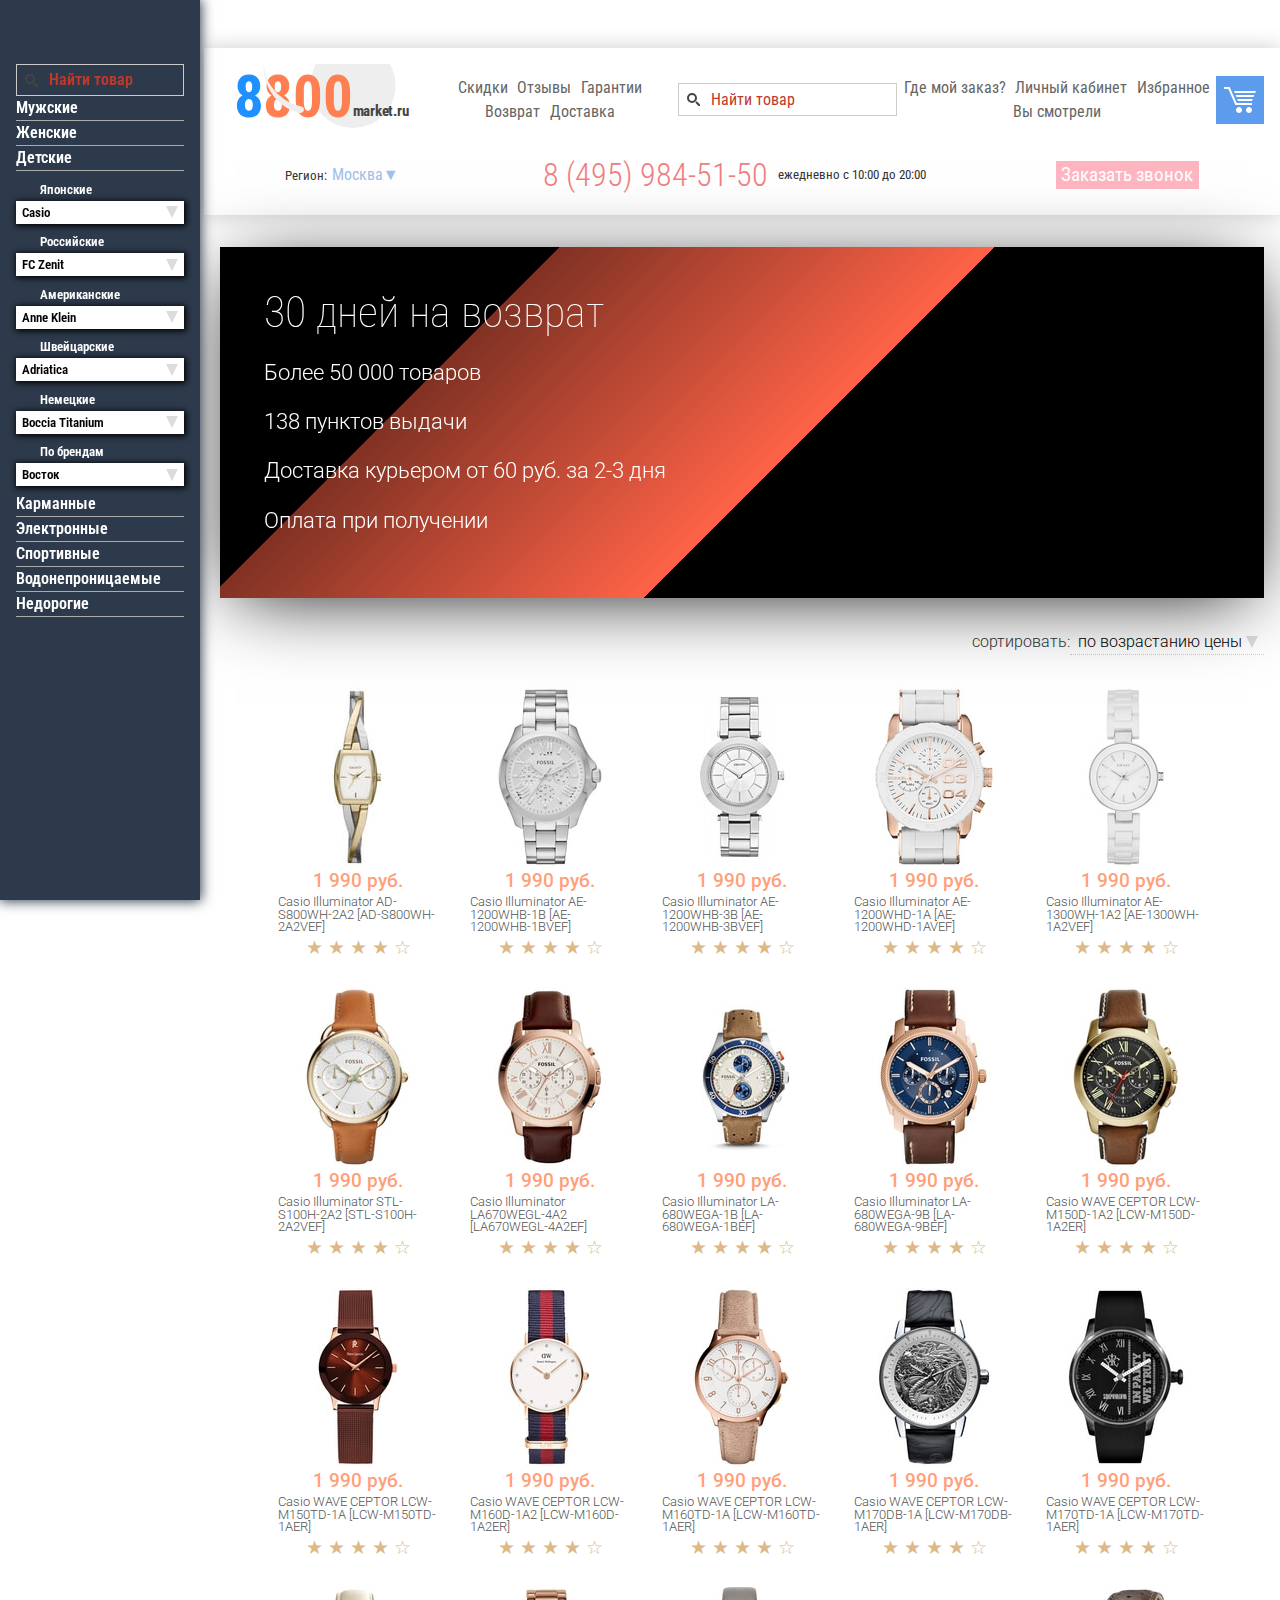
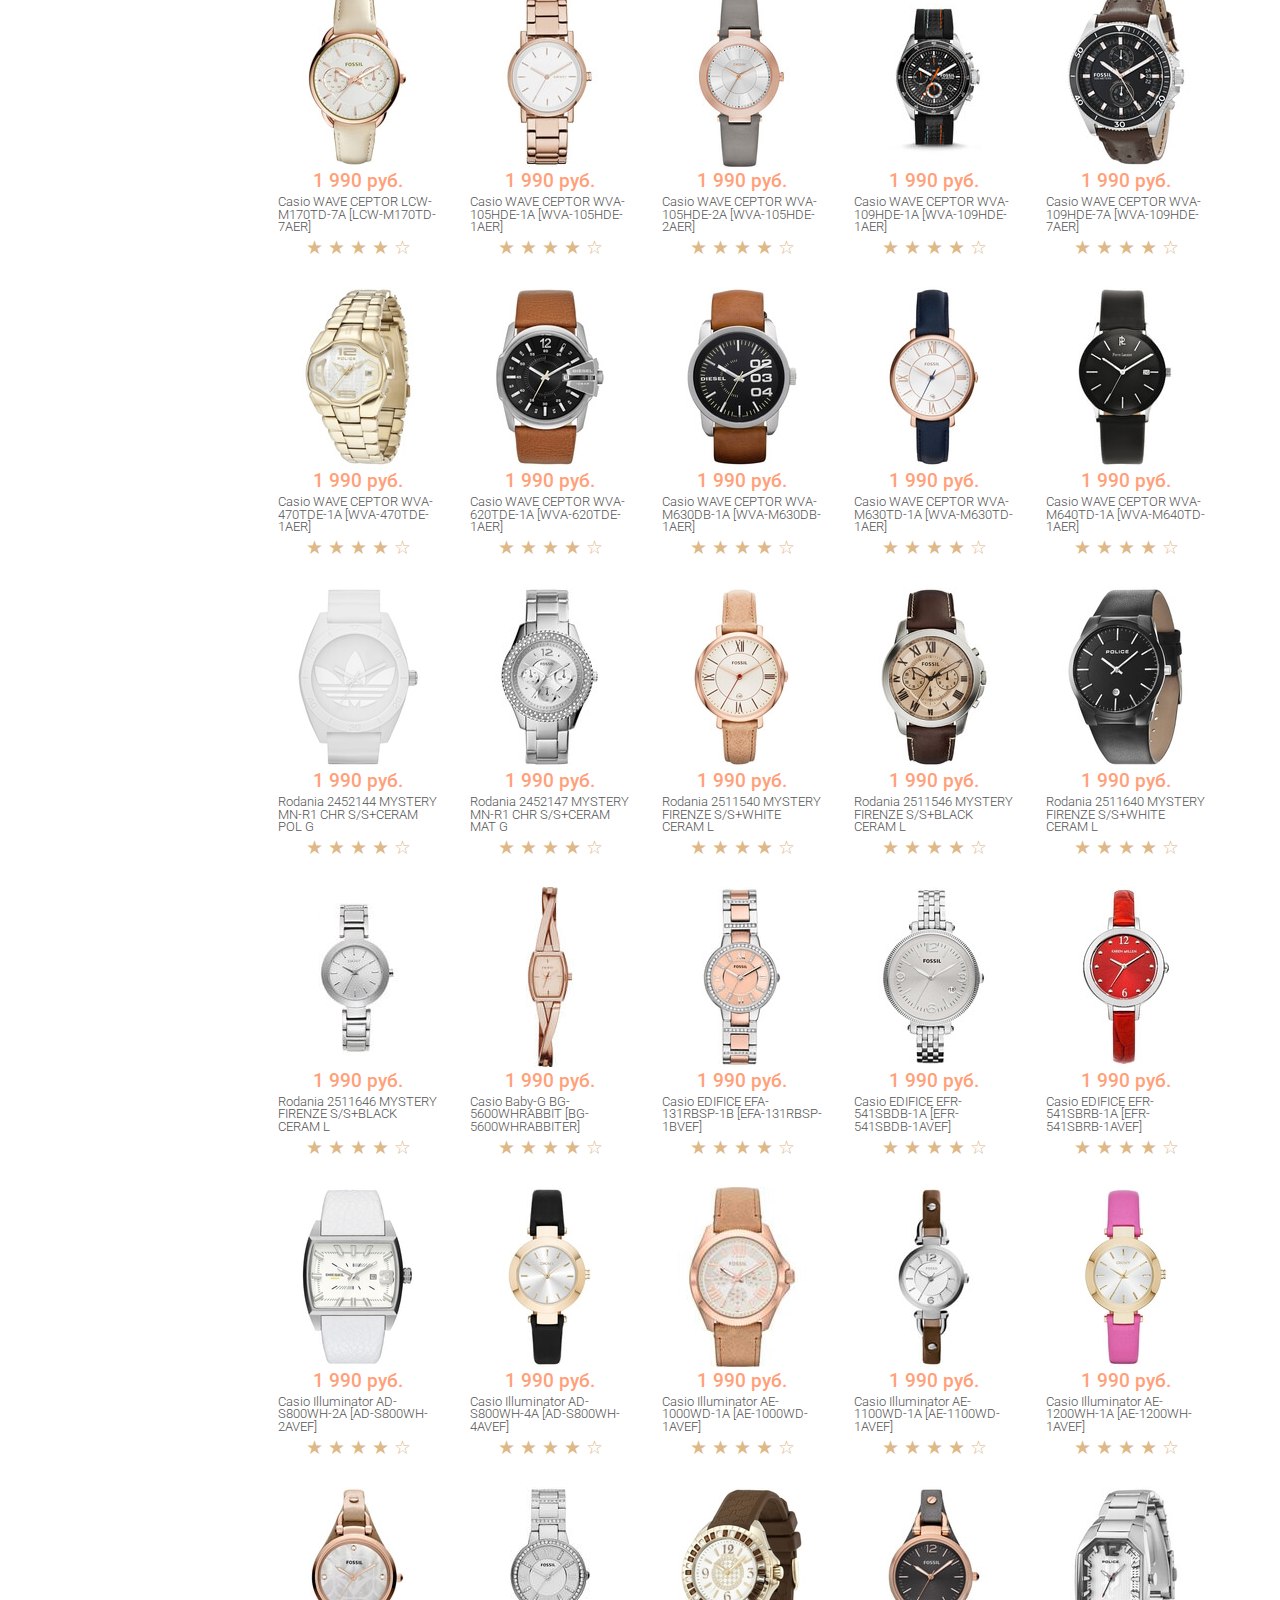
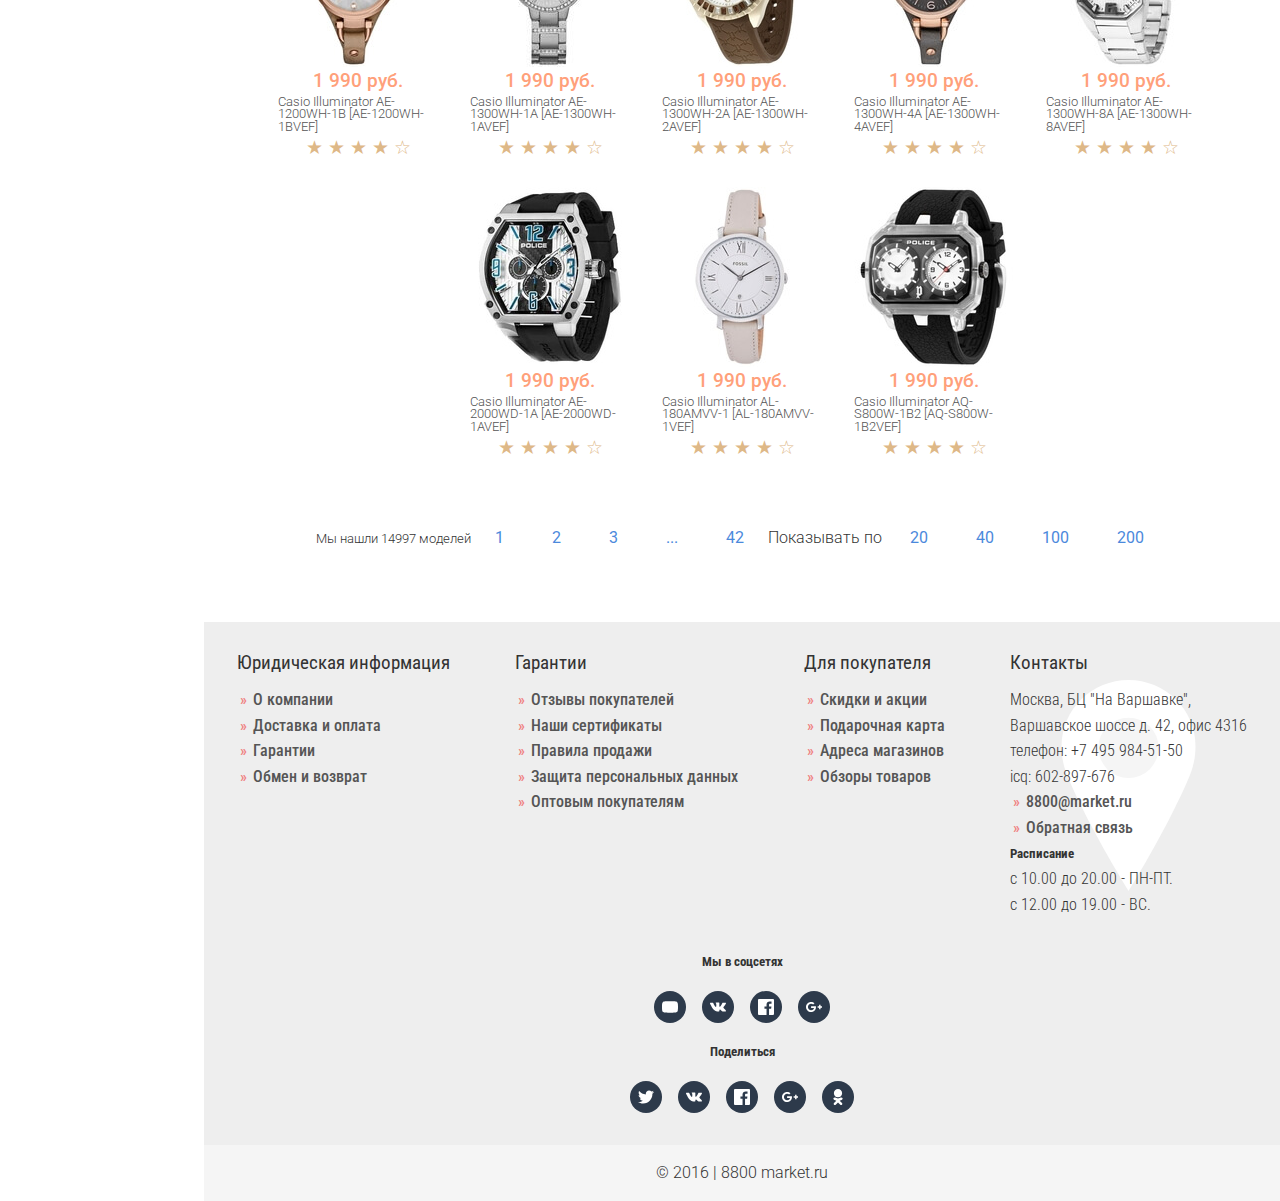
==== index.html @ b7db5a82 "+" ====
<!DOCTYPE html><html lang="ru"><head><meta charset="utf-8"><meta name="viewport" content="width=device-width, initial-scale=1, , user-scalable=no"><meta http-equiv="X-UA-Compatible" content="IE=edge"><title>pageTitle</title><meta name="description" content="pageDescription"><meta name="keywords" content="pageKeywords"><link href="./assets/css/common.css" rel="stylesheet"><link href="https://fonts.googleapis.com/css?family=Roboto+Condensed:300,400,700|Roboto:300,500,700" rel="stylesheet"></head><body><div class="header"><div class="Flex"><a id="logo" href="index.html"><svg xmlns="http://www.w3.org/2000/svg" viewbox="0 0 32 96"><circle cx="64" cy="32" r="64" fill="#EEE"></circle><text text-anchor="middle" x="50%" y="50%" dy="32px" fill="dodgerblue" font-size="88px">8<tspan fill="coral">800</tspan><tspan fill="#444" dy="-2px" font-size="22px">market.ru</tspan></text><g transform=" matrix(0.866, -0.5, 0.25, 0.433, 80, 80)"><path d="M 0,70 A 65,70 0 0,0 65,0 5,5 0 0,1 75,0 75,70 0 0,1 0,70Z" fill="#EEE"></path><animatetransform attributename="transform" type="rotate" from="360 0 0" to="0 0 0" dur="1s" repeatcount="indefinite"></animatetransform></g>

</svg></a><nav><a href="#">Скидки</a><a href="#">Отзывы</a><a href="#">Гарантии</a><a href="#">Возврат</a><a href="#">Доставка</a></nav><input type="text" placeholder="      Найти товар" class="search"><nav><a href="#">Где мой заказ?</a><a href="#">Личный кабинет</a><a href="#">Избранное </a><a href="#">Вы смотрели</a></nav><a id="cart" href="cart.html"><svg xmlns="http://www.w3.org/2000/svg" width="32px" height="32px" viewbox="0 0 512 512"><polygon points="447.992,336 181.555,336 69.539,80 0.008,80 0.008,48 90.477,48 202.492,304 447.992,304"></polygon><path d="M287.992,416c0,26.5-21.5,48-48,48s-48-21.5-48-48s21.5-48,48-48S287.992,389.5,287.992,416z"></path><path d="M447.992,416c0,26.5-21.5,48-48,48s-48-21.5-48-48s21.5-48,48-48S447.992,389.5,447.992,416z"></path><polygon points="499.18,144 511.992,112 160.008,112 172.805,144"></polygon><polygon points="211.195,240 223.992,272 447.992,272 460.805,240"></polygon><polygon points="486.398,176 185.602,176 198.398,208 473.586,208"></polygon></svg></a></div><div class="Flex"><div class="toggle-region"><small>Регион:</small><a href="" data-modal="md_regions">Москва</a></div><div class="phone"><a href="">8 (495) 984-51-50</a><small>ежедневно c 10:00 до 20:00</small></div><a href="" data-modal="md_callMe" class="btn">Заказать звонок</a></div></div><!--MODAL--><div id="md_regions" hidden="" class="overlay"><div class="modal"><div class="close"></div><h1>Доставляем по всей России</h1><div class="regions-table"><input type="text" placeholder="     Введите название своего города / населенного пункта" class="search"><a href="">Москва</a><a href="">Санкт-Петербург</a><a href="">Архангельск</a><a href="">Астрахань</a><a href="">Барнаул</a><a href="">Белгород</a><a href="">Брянск</a><a href="">Владикавказ</a><a href="">Волгоград</a><a href="">Воронеж</a><a href="">Иваново</a><a href="">Ирбит</a><a href="">Иркутск</a><a href="">Казань</a><a href="">Калининград</a><a href="">Калуга</a><a href="">Кемерово</a><a href="">Кинешма</a><a href="">Краснодар</a><a href="">Красноярск</a><a href="">Липецк</a><a href="">Майкоп</a><a href="">Массив Мшинская</a><a href="">Михайловка</a><a href="">Михайловск</a><a href="">Невинномысск</a><a href="">Нижний Новгород</a><a href="">Новокузнецк</a><a href="">Новосибирск</a><a href="">Октябрьский</a><a href="">Омск</a><a href="">Оренбург</a><a href="">Орск</a><a href="">Орёл</a><a href="">Пенза</a><a href="">Прокопьевск</a><a href="">Ростов-на-Дону</a><a href="">Рязань</a><a href="">Самара</a><a href="">Саратов</a><a href="">Светлоград</a><a href="">Северск</a><a href="">Симферополь</a><a href="">Ставрополь</a><a href="">Стерлитамак</a><a href="">Сызрань</a><a href="">Таганрог</a><a href="">Тверь</a><a href="">Тольятти</a><a href="">Томск</a><a href="">Тула</a><a href="">Тюмень</a><a href="">Улан-Удэ</a><a href="">Ульяновск</a><a href="">Уфа</a><a href="">Фролово</a><a href="">Хабаровск</a><a href="">Челябинск</a><a href="">Чита</a><a href="">Ярославль</a></div></div></div><div id="md_callMe" hidden="" class="overlay"><div class="modal"><div class="close"></div><h1>Обратный звонок</h1><div class="center"><h2>Введите ваш номер телефона</h2><input type="text" placeholder="номер телефона"><button type="submit">Жду звонка</button></div></div></div><div class="wr_Content"><div id="CrossFade"><img src="assets/img/slider/1.jpg" alt=""><img src="assets/img/slider/2.jpg" alt=""><img src="assets/img/slider/3.jpg" alt=""><img src="assets/img/slider/4.jpg" alt=""><div class="intro"><h1>30 дней на возврат</h1><p>Более 50 000 товаров</p><p>138 пунктов выдачи</p><p>Доставка курьером от 60 руб. за 2-3 дня</p><p>Оплата при получении</p></div></div><form><label class="inline">сортировать:<select><option>по возрастанию цены</option><option>по убыванию цены</option><option>по популярности</option><option>по новинкам</option><option>по скидкам</option></select></label></form><div class="TEST"><a href="tovar.html" class="item"><img src="assets/img/watch/1.jpg" alt=""><p class="price">1 990 руб.</p><p class="name">Casio Illuminator AD-S800WH-2A2 [AD-S800WH-2A2VEF]</p><div class="star">★ ★ ★ ★ ☆</div></a><a href="tovar.html" class="item"><img src="assets/img/watch/2.jpg" alt=""><p class="price">1 990 руб.</p><p class="name">Casio Illuminator AE-1200WHB-1B [AE-1200WHB-1BVEF]</p><div class="star">★ ★ ★ ★ ☆</div></a><a href="tovar.html" class="item"><img src="assets/img/watch/3.jpg" alt=""><p class="price">1 990 руб.</p><p class="name">Casio Illuminator AE-1200WHB-3B [AE-1200WHB-3BVEF]</p><div class="star">★ ★ ★ ★ ☆</div></a><a href="tovar.html" class="item"><img src="assets/img/watch/4.jpg" alt=""><p class="price">1 990 руб.</p><p class="name">Casio Illuminator AE-1200WHD-1A [AE-1200WHD-1AVEF]</p><div class="star">★ ★ ★ ★ ☆</div></a><a href="tovar.html" class="item"><img src="assets/img/watch/5.jpg" alt=""><p class="price">1 990 руб.</p><p class="name">Casio Illuminator AE-1300WH-1A2 [AE-1300WH-1A2VEF]</p><div class="star">★ ★ ★ ★ ☆</div></a><a href="tovar.html" class="item"><img src="assets/img/watch/6.jpg" alt=""><p class="price">1 990 руб.</p><p class="name">Casio Illuminator STL-S100H-2A2 [STL-S100H-2A2VEF]</p><div class="star">★ ★ ★ ★ ☆</div></a><a href="tovar.html" class="item"><img src="assets/img/watch/7.jpg" alt=""><p class="price">1 990 руб.</p><p class="name">Casio Illuminator LA670WEGL-4A2 [LA670WEGL-4A2EF]</p><div class="star">★ ★ ★ ★ ☆</div></a><a href="tovar.html" class="item"><img src="assets/img/watch/8.jpg" alt=""><p class="price">1 990 руб.</p><p class="name">Casio Illuminator LA-680WEGA-1B [LA-680WEGA-1BEF]</p><div class="star">★ ★ ★ ★ ☆</div></a><a href="tovar.html" class="item"><img src="assets/img/watch/9.jpg" alt=""><p class="price">1 990 руб.</p><p class="name">Casio Illuminator LA-680WEGA-9B [LA-680WEGA-9BEF]</p><div class="star">★ ★ ★ ★ ☆</div></a><a href="tovar.html" class="item"><img src="assets/img/watch/10.jpg" alt=""><p class="price">1 990 руб.</p><p class="name">Casio WAVE CEPTOR LCW-M150D-1A2 [LCW-M150D-1A2ER]</p><div class="star">★ ★ ★ ★ ☆</div></a><a href="tovar.html" class="item"><img src="assets/img/watch/11.jpg" alt=""><p class="price">1 990 руб.</p><p class="name">Casio WAVE CEPTOR LCW-M150TD-1A [LCW-M150TD-1AER]</p><div class="star">★ ★ ★ ★ ☆</div></a><a href="tovar.html" class="item"><img src="assets/img/watch/12.jpg" alt=""><p class="price">1 990 руб.</p><p class="name">Casio WAVE CEPTOR LCW-M160D-1A2 [LCW-M160D-1A2ER]</p><div class="star">★ ★ ★ ★ ☆</div></a><a href="tovar.html" class="item"><img src="assets/img/watch/13.jpg" alt=""><p class="price">1 990 руб.</p><p class="name">Casio WAVE CEPTOR LCW-M160TD-1A [LCW-M160TD-1AER]</p><div class="star">★ ★ ★ ★ ☆</div></a><a href="tovar.html" class="item"><img src="assets/img/watch/14.jpg" alt=""><p class="price">1 990 руб.</p><p class="name">Casio WAVE CEPTOR LCW-M170DB-1A [LCW-M170DB-1AER]</p><div class="star">★ ★ ★ ★ ☆</div></a><a href="tovar.html" class="item"><img src="assets/img/watch/15.jpg" alt=""><p class="price">1 990 руб.</p><p class="name">Casio WAVE CEPTOR LCW-M170TD-1A [LCW-M170TD-1AER]</p><div class="star">★ ★ ★ ★ ☆</div></a><a href="tovar.html" class="item"><img src="assets/img/watch/16.jpg" alt=""><p class="price">1 990 руб.</p><p class="name">Casio WAVE CEPTOR LCW-M170TD-7A [LCW-M170TD-7AER]</p><div class="star">★ ★ ★ ★ ☆</div></a><a href="tovar.html" class="item"><img src="assets/img/watch/17.jpg" alt=""><p class="price">1 990 руб.</p><p class="name">Casio WAVE CEPTOR WVA-105HDE-1A [WVA-105HDE-1AER]</p><div class="star">★ ★ ★ ★ ☆</div></a><a href="tovar.html" class="item"><img src="assets/img/watch/18.jpg" alt=""><p class="price">1 990 руб.</p><p class="name">Casio WAVE CEPTOR WVA-105HDE-2A [WVA-105HDE-2AER]</p><div class="star">★ ★ ★ ★ ☆</div></a><a href="tovar.html" class="item"><img src="assets/img/watch/19.jpg" alt=""><p class="price">1 990 руб.</p><p class="name">Casio WAVE CEPTOR WVA-109HDE-1A [WVA-109HDE-1AER]</p><div class="star">★ ★ ★ ★ ☆</div></a><a href="tovar.html" class="item"><img src="assets/img/watch/20.jpg" alt=""><p class="price">1 990 руб.</p><p class="name">Casio WAVE CEPTOR WVA-109HDE-7A [WVA-109HDE-7AER]</p><div class="star">★ ★ ★ ★ ☆</div></a><a href="tovar.html" class="item"><img src="assets/img/watch/21.jpg" alt=""><p class="price">1 990 руб.</p><p class="name">Casio WAVE CEPTOR WVA-470TDE-1A [WVA-470TDE-1AER]</p><div class="star">★ ★ ★ ★ ☆</div></a><a href="tovar.html" class="item"><img src="assets/img/watch/22.jpg" alt=""><p class="price">1 990 руб.</p><p class="name">Casio WAVE CEPTOR WVA-620TDE-1A [WVA-620TDE-1AER]</p><div class="star">★ ★ ★ ★ ☆</div></a><a href="tovar.html" class="item"><img src="assets/img/watch/23.jpg" alt=""><p class="price">1 990 руб.</p><p class="name">Casio WAVE CEPTOR WVA-M630DB-1A [WVA-M630DB-1AER]</p><div class="star">★ ★ ★ ★ ☆</div></a><a href="tovar.html" class="item"><img src="assets/img/watch/24.jpg" alt=""><p class="price">1 990 руб.</p><p class="name">Casio WAVE CEPTOR WVA-M630TD-1A [WVA-M630TD-1AER]</p><div class="star">★ ★ ★ ★ ☆</div></a><a href="tovar.html" class="item"><img src="assets/img/watch/25.jpg" alt=""><p class="price">1 990 руб.</p><p class="name">Casio WAVE CEPTOR WVA-M640TD-1A [WVA-M640TD-1AER]</p><div class="star">★ ★ ★ ★ ☆</div></a><a href="tovar.html" class="item"><img src="assets/img/watch/26.jpg" alt=""><p class="price">1 990 руб.</p><p class="name">Rodania 2452144 MYSTERY MN-R1 CHR S/S+CERAM POL G</p><div class="star">★ ★ ★ ★ ☆</div></a><a href="tovar.html" class="item"><img src="assets/img/watch/27.jpg" alt=""><p class="price">1 990 руб.</p><p class="name">Rodania 2452147 MYSTERY MN-R1 CHR S/S+CERAM MAT G</p><div class="star">★ ★ ★ ★ ☆</div></a><a href="tovar.html" class="item"><img src="assets/img/watch/28.jpg" alt=""><p class="price">1 990 руб.</p><p class="name">Rodania 2511540 MYSTERY FIRENZE S/S+WHITE CERAM L</p><div class="star">★ ★ ★ ★ ☆</div></a><a href="tovar.html" class="item"><img src="assets/img/watch/29.jpg" alt=""><p class="price">1 990 руб.</p><p class="name">Rodania 2511546 MYSTERY FIRENZE S/S+BLACK CERAM L</p><div class="star">★ ★ ★ ★ ☆</div></a><a href="tovar.html" class="item"><img src="assets/img/watch/30.jpg" alt=""><p class="price">1 990 руб.</p><p class="name">Rodania 2511640 MYSTERY FIRENZE S/S+WHITE CERAM L</p><div class="star">★ ★ ★ ★ ☆</div></a><a href="tovar.html" class="item"><img src="assets/img/watch/31.jpg" alt=""><p class="price">1 990 руб.</p><p class="name">Rodania 2511646 MYSTERY FIRENZE S/S+BLACK CERAM L</p><div class="star">★ ★ ★ ★ ☆</div></a><a href="tovar.html" class="item"><img src="assets/img/watch/32.jpg" alt=""><p class="price">1 990 руб.</p><p class="name">Casio Baby-G BG-5600WHRABBIT [BG-5600WHRABBITER]</p><div class="star">★ ★ ★ ★ ☆</div></a><a href="tovar.html" class="item"><img src="assets/img/watch/33.jpg" alt=""><p class="price">1 990 руб.</p><p class="name">Casio EDIFICE EFA-131RBSP-1B [EFA-131RBSP-1BVEF]</p><div class="star">★ ★ ★ ★ ☆</div></a><a href="tovar.html" class="item"><img src="assets/img/watch/34.jpg" alt=""><p class="price">1 990 руб.</p><p class="name">Casio EDIFICE EFR-541SBDB-1A [EFR-541SBDB-1AVEF]</p><div class="star">★ ★ ★ ★ ☆</div></a><a href="tovar.html" class="item"><img src="assets/img/watch/35.jpg" alt=""><p class="price">1 990 руб.</p><p class="name">Casio EDIFICE EFR-541SBRB-1A [EFR-541SBRB-1AVEF]</p><div class="star">★ ★ ★ ★ ☆</div></a><a href="tovar.html" class="item"><img src="assets/img/watch/36.jpg" alt=""><p class="price">1 990 руб.</p><p class="name">Casio Illuminator AD-S800WH-2A [AD-S800WH-2AVEF]</p><div class="star">★ ★ ★ ★ ☆</div></a><a href="tovar.html" class="item"><img src="assets/img/watch/37.jpg" alt=""><p class="price">1 990 руб.</p><p class="name">Casio Illuminator AD-S800WH-4A [AD-S800WH-4AVEF]</p><div class="star">★ ★ ★ ★ ☆</div></a><a href="tovar.html" class="item"><img src="assets/img/watch/38.jpg" alt=""><p class="price">1 990 руб.</p><p class="name">Casio Illuminator AE-1000WD-1A [AE-1000WD-1AVEF]</p><div class="star">★ ★ ★ ★ ☆</div></a><a href="tovar.html" class="item"><img src="assets/img/watch/39.jpg" alt=""><p class="price">1 990 руб.</p><p class="name">Casio Illuminator AE-1100WD-1A [AE-1100WD-1AVEF]</p><div class="star">★ ★ ★ ★ ☆</div></a><a href="tovar.html" class="item"><img src="assets/img/watch/40.jpg" alt=""><p class="price">1 990 руб.</p><p class="name">Casio Illuminator AE-1200WH-1A [AE-1200WH-1AVEF]</p><div class="star">★ ★ ★ ★ ☆</div></a><a href="tovar.html" class="item"><img src="assets/img/watch/41.jpg" alt=""><p class="price">1 990 руб.</p><p class="name">Casio Illuminator AE-1200WH-1B [AE-1200WH-1BVEF]</p><div class="star">★ ★ ★ ★ ☆</div></a><a href="tovar.html" class="item"><img src="assets/img/watch/42.jpg" alt=""><p class="price">1 990 руб.</p><p class="name">Casio Illuminator AE-1300WH-1A [AE-1300WH-1AVEF]</p><div class="star">★ ★ ★ ★ ☆</div></a><a href="tovar.html" class="item"><img src="assets/img/watch/43.jpg" alt=""><p class="price">1 990 руб.</p><p class="name">Casio Illuminator AE-1300WH-2A [AE-1300WH-2AVEF]</p><div class="star">★ ★ ★ ★ ☆</div></a><a href="tovar.html" class="item"><img src="assets/img/watch/44.jpg" alt=""><p class="price">1 990 руб.</p><p class="name">Casio Illuminator AE-1300WH-4A [AE-1300WH-4AVEF]</p><div class="star">★ ★ ★ ★ ☆</div></a><a href="tovar.html" class="item"><img src="assets/img/watch/45.jpg" alt=""><p class="price">1 990 руб.</p><p class="name">Casio Illuminator AE-1300WH-8A [AE-1300WH-8AVEF]</p><div class="star">★ ★ ★ ★ ☆</div></a><a href="tovar.html" class="item"><img src="assets/img/watch/46.jpg" alt=""><p class="price">1 990 руб.</p><p class="name">Casio Illuminator AE-2000WD-1A [AE-2000WD-1AVEF]</p><div class="star">★ ★ ★ ★ ☆</div></a><a href="tovar.html" class="item"><img src="assets/img/watch/47.jpg" alt=""><p class="price">1 990 руб.</p><p class="name">Casio Illuminator AL-180AMVV-1 [AL-180AMVV-1VEF]</p><div class="star">★ ★ ★ ★ ☆</div></a><a href="tovar.html" class="item"><img src="assets/img/watch/48.jpg" alt=""><p class="price">1 990 руб.</p><p class="name">Casio Illuminator AQ-S800W-1B2 [AQ-S800W-1B2VEF]</p><div class="star">★ ★ ★ ★ ☆</div></a></div><div class="paginator"><p><small>Мы нашли 14997 моделей</small><a href="">1</a><a href="">2</a><a href="">3</a><a href="">...</a><a href="">42</a></p><p>Показывать по <a href="">20</a><a href="">40</a><a href="">100</a><a href="">200</a></p></div></div><div class="filters-icon">☰</div><div class="filters"><input type="text" placeholder="      Найти товар" class="search"><nav><a href="">Мужские</a><a href="">Женские</a><a href="">Детские</a></nav><form><label>Японские<select><option>Casio</option><option>Casio G-Shock</option><option>Citizen</option><option>J. Springs</option><option>Orient</option><option>Q&amp;Q</option></select></label><label>Российские<select><option>FC Zenit</option><option>Level</option><option>VECTOR</option><option>Восток</option><option>Восток Командирские</option><option>Заря</option><option>Комета</option><option>Луч</option><option>Михаил Москвин</option><option>Нестеров</option><option>Полёт</option><option>Полёт Президент</option><option>Romanoff</option><option>РОССИЯ</option><option>Слава</option><option>Спецназ</option><option>Спутник Престиж</option><option>Штурманские</option><option>Электроника</option></select></label><label>Американские<select><option>Anne Klein</option><option>Bulova</option><option>Disney</option><option>Ingersoll</option><option>Stuhrling</option><option>Timex</option></select></label><label>Швейцарские<select><option>Adriatica</option><option>Alfex</option><option>Appella</option><option>Atlantic</option><option>Blauling</option><option>Candino</option><option>Cover</option><option>Deep Blue</option><option>Doxa</option><option>Epos</option><option>GC</option><option>Jean Marcel</option><option>Jowissa</option><option>Kolber</option><option>L Duchen</option><option>Le Chic</option><option>Mathey Tissot</option><option>Nautica</option><option>Philip Laurence</option><option>Pierre Ricaud</option><option>Remark</option><option>Rodania</option><option>Sauvage</option><option>Swiss Eagle</option><option>Swiss Military by Chrono</option><option>Swiss Military Hanowa</option><option>Taller</option><option>Titoni</option><option>Wainer</option></select></label><label>Немецкие<select><option>Boccia Titanium</option><option>Bruno Sohnle</option><option>Carucci</option><option>Dufa</option><option>Just</option><option>Limit</option><option>Steinmeyer</option></select></label><label>По брендам<select><option>Восток</option><option>Заря</option><option>Комета</option><option>Луч</option><option>Михаил Москвин</option><option>Нестеров</option><option>Полёт</option><option>РОССИЯ</option><option>РФС</option><option>Слава</option><option>Спецназ</option><option>Спутник Престиж</option><option>Штурманские</option><option>Электроника</option><option>Adidas</option><option>Adriatica</option><option>Alfex</option><option>Anne Klein</option><option>Appella</option><option>Atlantic</option><option>AVI-8</option><option>Ben Sherman</option><option>Blauling</option><option>Blumarine</option><option>Boccia Titanium</option><option>Bruno Sohnle</option><option>Bulova</option><option>Candino</option><option>Carucci</option><option>Casio</option><option>Chronotech</option><option>Citizen</option><option>Cooc</option><option>Cover</option><option>Daniel Wellington</option><option>Danish Design</option><option>Deep Blue</option><option>Detomaso</option><option>Diesel</option><option>Disney by RFS</option><option>DKNY</option><option>Doxa</option><option>Dufa</option><option>Elite</option><option>Emporio Armani</option><option>ENE</option><option>Epos</option><option>Esprit</option><option>Essence</option><option>Fabler</option><option>FC Zenit</option><option>Fossil</option><option>French Connection</option><option>GC</option><option>GO Girl Only</option><option>Gryon</option><option>Guardo</option><option>Guess</option><option>Ingersoll</option><option>InTimes</option><option>J. Springs</option><option>Jacques Lemans</option><option>Jean Marcel</option><option>Jordan Kerr</option><option>Jowissa</option><option>Just</option><option>Kahuna</option><option>Karen Millen</option><option>Kolber</option><option>L Duchen</option><option>LAROS</option><option>Le Chic</option><option>Level</option><option>Limit</option><option>Link</option><option>Locman</option><option>Mark Maddox</option><option>Mathey Tissot</option><option>Morgan</option><option>Moschino</option><option>Nautica</option><option>Nowley</option><option>Omax</option><option>Orient</option><option>Perfect</option><option>Philip Laurence</option><option>Pierre Lannier</option><option>Pierre Ricaud</option><option>Police</option><option>Puma</option><option>Q&amp;Q</option><option>Quantum</option><option>Reebok</option><option>Remark</option><option>Rodania</option><option>Romanoff</option><option>Romanson</option><option>Royal London</option><option>Sauvage</option><option>Skagen</option><option>Steinmeyer</option><option>STORM</option><option>Stuhrling</option><option>SUUNTO</option><option>Swiss Eagle</option><option>Swiss Military by Chrono</option><option>Swiss Military Hanowa</option><option>Taller</option><option>33 Element</option><option>Thomas Earnshaw</option><option>Timestar</option><option>Timex</option><option>Titoni</option><option>Valeri</option><option>VECTOR</option><option>Versus</option><option>Wainer</option><option>Yonger</option></select></label></form><nav><a href="">Карманные</a><a href="">Электронные</a><a href="">Спортивные</a><a href="">Водонепроницаемые</a><a href="">Недорогие</a></nav></div><footer><nav><h3>Юридическая информация</h3><a href="#">О компании</a><a href="#">Доставка и оплата</a><a href="#">Гарантии</a><a href="#">Обмен и возврат</a></nav><nav><h3>Гарантии</h3><a href="#">Отзывы покупателей</a><a href="#">Наши сертификаты</a><a href="#">Правила продажи</a><a href="#">Защита персональных данных</a><a href="#">Оптовым покупателям</a></nav><nav><h3>Для покупателя</h3><a href="#">Скидки и акции</a><a href="#">Подарочная карта</a><a href="#">Адреса магазинов</a><a href="#">Обзоры товаров</a></nav><address><h3>Контакты</h3>Москва, БЦ "На Варшавке",<br>Варшавское шоссе д. 42, офис 4316<br>телефон: +7 495 984-51-50<br>icq: 602-897-676<br><a href="#">8800@market.ru</a><a href="#">Обратная связь</a><h5>Расписание</h5>с 10.00 до 20.00 - ПН-ПТ. <br>с 12.00 до 19.00 - ВС. 	</address><div class="socials"><h5>Мы в соцсетях</h5><div class="socials-set"><a href="https://www.youtube.com/user/presidentwatches"><svg class="icon"><use xmlns:xlink="http://www.w3.org/1999/xlink" xlink:href="#icon_youtube" x="0" y="0"></use></svg></a><a href="https://vk.com/public125188473"><svg class="icon"><use xmlns:xlink="http://www.w3.org/1999/xlink" xlink:href="#icon_vk"></use></svg></a><a href="https://www.facebook.com/pwatches"><svg class="icon"><use xmlns:xlink="http://www.w3.org/1999/xlink" xlink:href="#icon_fb"></use></svg></a><a href="https://plus.google.com/u/0/+presidentwatches/about"><svg class="icon"><use xmlns:xlink="http://www.w3.org/1999/xlink" xlink:href="#icon_googleplus"></use></svg></a></div><h5>Поделиться</h5><div class="socials-set"><a href="https://twitter.com/share?url=[URL]&amp;text=[TITLE]" onclick="javascript:window.open(this.href,'', 'menubar=no,toolbar=no,resizable=yes,scrollbars=yes,height=400,width=320');return false;"><svg class="icon"><use xmlns:xlink="http://www.w3.org/1999/xlink" xlink:href="#icon_twitter"></use></svg></a><a href="http://vk.com/share.php?url=[URL]&amp;title=[TITLE]&amp;description=[DESC]&amp;image=[IMAGE]&amp;noparse=true" onclick="javascript:window.open(this.href,'', 'menubar=no,toolbar=no,resizable=yes,scrollbars=yes,height=400,width=320');return false;"><svg class="icon"><use xmlns:xlink="http://www.w3.org/1999/xlink" xlink:href="#icon_vk"></use></svg></a><a href="http://www.facebook.com/sharer.php?u=http://bit.ly/FBshareArticle" onclick="javascript:window.open(this.href,'', 'menubar=no,toolbar=no,resizable=yes,scrollbars=yes,height=400,width=320');return false;"><svg class="icon"><use xmlns:xlink="http://www.w3.org/1999/xlink" xlink:href="#icon_fb"></use></svg></a><a href="https://plus.google.com/share?url=[URL]" onclick="javascript:window.open(this.href,'', 'menubar=no,toolbar=no,resizable=yes,scrollbars=yes,height=400,width=320');return false;"><svg class="icon"><use xmlns:xlink="http://www.w3.org/1999/xlink" xlink:href="#icon_googleplus"></use></svg></a><a href="http://www.odnoklassniki.ru/dk?st.cmd=addShare&amp;st.s=1&amp;st._surl=[URL]&amp;st.comments=[TITLE]" onclick="javascript:window.open(this.href,'', 'menubar=no,toolbar=no,resizable=yes,scrollbars=yes,height=400,width=320');return false;"><svg class="icon"><use xmlns:xlink="http://www.w3.org/1999/xlink" xlink:href="#icon_ok"></use></svg></a>

</div></div></footer><svg style="display: none;" viewbox="0 0 16 16" xmlns="http://www.w3.org/2000/svg" fill-rule="evenodd" clip-rule="evenodd" stroke-linejoin="round" stroke-miterlimit="1.414"><symbol id="icon_ok"><path d="M9.67 11.626c.84-.19 1.652-.524 2.4-.993.564-.356.734-1.103.378-1.668-.356-.566-1.102-.737-1.668-.38-1.692 1.063-3.87 1.063-5.56 0-.566-.357-1.313-.186-1.668.38-.356.566-.186 1.312.38 1.668.746.47 1.556.802 2.397.993l-2.31 2.31c-.474.47-.474 1.237 0 1.71.235.236.545.354.854.354.31 0 .62-.118.856-.354L8 13.376l2.27 2.27c.47.472 1.237.472 1.71 0 .472-.473.472-1.24 0-1.71l-2.31-2.31zM8 8.258c2.278 0 4.13-1.852 4.13-4.128C12.13 1.852 10.277 0 8 0S3.87 1.852 3.87 4.13c0 2.276 1.853 4.128 4.13 4.128zM8 2.42c-.942 0-1.71.767-1.71 1.71 0 .942.768 1.71 1.71 1.71.943 0 1.71-.768 1.71-1.71 0-.943-.767-1.71-1.71-1.71z"></path></symbol><symbol id="icon_vk"><path d="M7.828 12.526h.957s.288-.032.436-.19c.137-.147.133-.42.133-.42s-.02-1.284.576-1.473c.587-.187 1.34 1.24 2.14 1.788.604.416 1.063.326 1.063.326l2.137-.03s1.117-.07.587-.948c-.043-.072-.308-.65-1.588-1.838-1.34-1.244-1.162-1.043.452-3.194.983-1.31 1.376-2.11 1.253-2.452-.117-.326-.84-.24-.84-.24l-2.406.015s-.18-.025-.31.054c-.13.077-.213.258-.213.258s-.38 1.013-.89 1.876c-1.07 1.82-1.5 1.915-1.674 1.802-.407-.264-.305-1.058-.305-1.622 0-1.763.267-2.498-.52-2.688-.263-.063-.455-.105-1.124-.112-.86-.01-1.585.003-1.996.204-.274.134-.485.433-.357.45.16.02.52.097.71.357.248.335.24 1.088.24 1.088s.14 2.075-.33 2.333c-.326.177-.77-.184-1.726-1.834-.49-.845-.858-1.78-.858-1.78s-.072-.174-.2-.268c-.153-.113-.368-.15-.368-.15L.52 3.855s-.342.01-.468.16c-.112.132-.01.406-.01.406s1.79 4.187 3.818 6.298c1.858 1.935 3.968 1.808 3.968 1.808z"></path></symbol><symbol id="icon_fb"><path d="M15.117 0H.883C.395 0 0 .395 0 .883v14.234c0 .488.395.883.883.883h7.663V9.804H6.46V7.39h2.086V5.607c0-2.066 1.262-3.19 3.106-3.19.883 0 1.642.064 1.863.094v2.16h-1.28c-1 0-1.195.476-1.195 1.176v1.54h2.39l-.31 2.416h-2.08V16h4.077c.488 0 .883-.395.883-.883V.883C16 .395 15.605 0 15.117 0" fill-rule="nonzero"></path></symbol><symbol id="icon_youtube"><path d="M0 7.345c0-1.294.16-2.59.16-2.59s.156-1.1.636-1.587c.608-.637 1.408-.617 1.764-.684C3.84 2.36 8 2.324 8 2.324s3.362.004 5.6.166c.314.038.996.04 1.604.678.48.486.636 1.588.636 1.588S16 6.05 16 7.346v1.258c0 1.296-.16 2.59-.16 2.59s-.156 1.102-.636 1.588c-.608.638-1.29.64-1.604.678-2.238.162-5.6.166-5.6.166s-4.16-.037-5.44-.16c-.356-.067-1.156-.047-1.764-.684-.48-.487-.636-1.587-.636-1.587S0 9.9 0 8.605v-1.26zm6.348 2.73V5.58l4.323 2.255-4.32 2.24h-.002z"></path></symbol><symbol id="icon_googleplus"><path d="M5.09 7.273v1.745H7.98c-.116.75-.873 2.197-2.887 2.197-1.737 0-3.155-1.44-3.155-3.215S3.353 4.785 5.09 4.785c.99 0 1.652.422 2.03.786l1.382-1.33c-.887-.83-2.037-1.33-3.41-1.33C2.275 2.91 0 5.184 0 8s2.276 5.09 5.09 5.09c2.94 0 4.888-2.065 4.888-4.974 0-.334-.036-.59-.08-.843H5.09zM16 7.273h-1.455V5.818H13.09v1.455h-1.454v1.454h1.455v1.455h1.455V8.727H16"></path></symbol><symbol id="icon_twitter"><path d="M16 3.038c-.59.26-1.22.437-1.885.517.677-.407 1.198-1.05 1.443-1.816-.634.375-1.337.648-2.085.795-.598-.638-1.45-1.036-2.396-1.036-1.812 0-3.282 1.468-3.282 3.28 0 .258.03.51.085.75C5.152 5.39 2.733 4.084 1.114 2.1.83 2.583.67 3.147.67 3.75c0 1.14.58 2.143 1.46 2.732-.538-.017-1.045-.165-1.487-.41v.04c0 1.59 1.13 2.918 2.633 3.22-.276.074-.566.114-.865.114-.21 0-.416-.02-.617-.058.418 1.304 1.63 2.253 3.067 2.28-1.124.88-2.54 1.404-4.077 1.404-.265 0-.526-.015-.783-.045 1.453.93 3.178 1.474 5.032 1.474 6.038 0 9.34-5 9.34-9.338 0-.143-.004-.284-.01-.425.64-.463 1.198-1.04 1.638-1.7z" fill-rule="nonzero"></path></symbol></svg><div class="copyright">© 2016 | 8800 market.ru</div><script src="assets/js/js.js"></script></body></html>
---- assets/css/common.css ----
*{box-sizing:border-box;margin:0;padding:0}i,b,address,cite{font:inherit}*[hidden]{display:none !important}body{font:300 100%/1.5 'Roboto',sans-serif;color:#333}a{text-decoration:none;color:#444}.breadcrumb{text-align:center;padding:0 1em 2em;}.breadcrumb a+a:before{content:' » ';color:#555}ol,ul{list-style:inside}img{display:block;max-width:100%}h1,h2,h3,h4,p{margin-bottom:.75em}h1,h2,h3,h4{line-height:1;color:#555}h1,h2,h3,h4,dt{font-family:'Roboto Condensed',sans-serif;font-weight:400}.center{text-align:center}button{cursor:pointer;border:0}button,.btn{background:#ffb6c1;color:#fff;}button:hover,.btn:hover{background:#477dca}button,.btn,.btn-red{display:block;margin:.5em 0;font-size:1.2em;padding:.5em 1em}.btn,.btn-red{white-space:nowrap;color:#fff !important}.btn-red{background:#ff5656;}.btn-red:hover{background:#ff6767}cite{display:block;text-indent:-1em;padding-left:3em;color:#999;}cite:before{content:'';display:inline-block;width:1.5em;height:1.5em;background:url("data:image/svg+xml;utf8,<svg xmlns='http://www.w3.org/2000/svg' viewBox='0 0 32 32' fill='lightsteelblue'><circle cx='14' cy='8' r='7'/><rect rx='9' x='0' y='16' width='28' height='32'/> </svg>") center/100% no-repeat}.videoWrapper{position:relative;padding-bottom:56.25%;}.videoWrapper iframe{position:absolute;top:0;left:0;width:100%;height:100%}#logo{letter-spacing:-.3pt;font-weight:700;}#logo svg{width:192px;height:64px}.Flex{display:-webkit-box;display:-ms-flexbox;display:flex;-webkit-box-align:center;-ms-flex-align:center;align-items:center;-webkit-box-pack:justify;-ms-flex-pack:justify;justify-content:space-between;}.Flex + .Flex{-ms-flex-wrap:wrap;flex-wrap:wrap;margin-top:1em;-ms-flex-pack:distribute;justify-content:space-around}.header{box-shadow:0 0 20px #ccc;-webkit-transition:left .7s;transition:left .7s;left:100%;padding:1em;margin:3em auto -2em;max-width:1200px;font-family:'Roboto Condensed',sans-serif;font-weight:400;}.header.sticky{position:fixed;z-index:10;width:100%;max-width:none;background:#fff;top:0;left:0;margin:0;padding:0;box-shadow:0 0 12px #444;border:0;}.header.sticky #logo svg{height:44px;vertical-align:text-bottom}.header.sticky .Flex + .Flex{display:none}.header a{color:#666;display:inline-block;padding:0 .3em}.header nav{text-align:center;}.header nav a{white-space:nowrap;}.header nav a:hover{text-decoration:underline}@media (max-width:640px){.header nav,.header .search{display:none}.header #logo{padding-left:44px}}.regions-table{display:-webkit-box;display:-ms-flexbox;display:flex;-ms-flex-wrap:wrap;flex-wrap:wrap;-webkit-box-pack:center;-ms-flex-pack:center;justify-content:center;}.regions-table .search{width:100%;display:block;margin-bottom:1em}.regions-table a{-webkit-box-flex:1;-ms-flex:1 1 150px;flex:1 1 150px;white-space:nowrap;}.regions-table a:hover{color:#483d8b;text-decoration:underline}.phone{text-align:center;}.phone a{font-weight:300;color:#f08080;vertical-align:middle;font-size:2em;line-height:1;text-align:center}.phone small{white-space:nowrap}.toggle-region a{color:#a0c1eb;}.toggle-region a:after{content:'▼'}:focus::-webkit-input-placeholder{color:transparent}:focus::-moz-placeholder{color:transparent}:focus:-moz-placeholder{color:transparent}:focus:-ms-input-placeholder{color:transparent}::-webkit-input-placeholder{color:#c0392b}::-moz-placeholder{color:#c0392b}:-moz-placeholder{color:#c0392b}:-ms-input-placeholder{color:#c0392b}.filters{padding:4em 1em 2em;box-shadow:0 0 12px 1px #2d3a4b;background:#2d3a4b;font-family:'Roboto Condensed',sans-serif;font-weight:600;width:200px;-webkit-transform:translateX(-210px);transform:translateX(-210px);position:fixed;z-index:9;left:0;top:0;bottom:0;height:100%;height:100vh;overflow-y:auto;-webkit-transition:-webkit-transform .3s;transition:-webkit-transform .3s;transition:transform .3s;transition:transform .3s, -webkit-transform .3s;}.filters.open{-webkit-transform:none;transform:none;z-index:30}.filters-icon{z-index:20;position:fixed;top:0;left:.2em;color:#6495ed;font-size:2em;}.filters-icon.on:before{z-index:-1;content:'';position:fixed;left:0;top:0;width:100vw;height:100vh;background:rgba(0,0,0,0.5)}.search{padding:.2em .5em;background:#fff url("../../assets/img/search.svg") 8px center no-repeat;}.search:focus{background:none}.filters .search{color:#eee;width:100%;background-color:transparent;}.filters .search:focus{border-color:#7fffd4;background-color:#333}.filters a{display:block;color:#fff;border-bottom:1px solid #aaa;}.filters a:hover{color:#ffea7b;border-bottom:1px solid #999f4b}input,select,textarea,button{outline:0;font:inherit;-webkit-appearance:none;-moz-appearance:none;appearance:none;border-radius:0}input,textarea{border:1px solid #ccc;max-width:100%;padding:.2em}textarea{height:3em}label,select{display:block;cursor:pointer}select{padding:0 .5em;border:0;background:#fff url("data:image/svg+xml;utf8,<svg xmlns='http://www.w3.org/2000/svg' width='18' height='12'><polygon points='0,0 12,0 6,12' fill='gainsboro'/></svg>") right no-repeat}label.inline{text-align:right;margin-bottom:1em;}label.inline select{display:inline;padding-right:1.4em;border-bottom:1px dotted #ccc}.filters select{width:100%;box-shadow:1px 1px 6px 1px #000}.filters label{line-height:1.8;font-size:.8em;margin:.5em 0;color:#fff;}.filters label:before{content:'';display:inline-block;width:1.4em;height:1.4em;margin-right:.5em;vertical-align:text-bottom}.filters label:nth-of-type(1):before{background:url("https://lipis.github.io/flag-icon-css/flags/1x1/jp.svg") center/contain no-repeat}.filters label:nth-of-type(2):before{background:url("https://lipis.github.io/flag-icon-css/flags/1x1/ru.svg") center/contain no-repeat}.filters label:nth-of-type(3):before{background:url("https://lipis.github.io/flag-icon-css/flags/1x1/us.svg") center/contain no-repeat}.filters label:nth-of-type(4):before{background:url("https://lipis.github.io/flag-icon-css/flags/1x1/ch.svg") center/contain no-repeat}.filters label:nth-of-type(5):before{background:url("https://lipis.github.io/flag-icon-css/flags/1x1/de.svg") center/contain no-repeat}.control{position:relative;padding-left:1.5rem;}.control input{display:none;}.control input:checked ~ .control-indicator,.control input:active ~ .control-indicator{background:#4183d7;}.control input:checked ~ .control-indicator:before,.control input:active ~ .control-indicator:before{content:'✔'}.control-indicator{position:absolute;top:.25rem;left:0;width:1rem;height:1rem;background:#f0f8ff;line-height:1rem;font-size:75%;text-align:center;color:#fff;-webkit-user-select:none;-moz-user-select:none;-ms-user-select:none;user-select:none}.radio .control-indicator{border-radius:50%}address{background:url("data:image/svg+xml;utf8,<svg xmlns='http://www.w3.org/2000/svg' viewBox='0 0 32 32'><path d='M24 15 C21 22 16 30 16 30 16 30 11 22 8 15 5 8 10 2 16 2 22 2 27 8 24 15 Z' fill='white'/><circle cx='16' cy='11' r='4' fill='whitesmoke'/></svg>") center/80% no-repeat}.socials{text-align:center;}.socials-set{padding:1em 0;display:-webkit-box;display:-ms-flexbox;display:flex;-webkit-box-pack:center;-ms-flex-pack:center;justify-content:center}.socials a,.socials .icon{width:2em;height:2em}.socials a{background:#2d3a4b;border-radius:50%;}.socials a+a{margin-left:1em}.socials a:hover{background:#54626f}.socials .icon{padding:.5em;fill:#fff}footer{padding-top:1em;font-family:'Roboto Condensed',sans-serif;}footer > *{padding:1em 2em}footer a{font-weight:500;color:#555;display:block}footer{background:#eee;line-height:1.6em;display:-webkit-box;display:-ms-flexbox;display:flex;-ms-flex-wrap:wrap;flex-wrap:wrap;-ms-flex-pack:distribute;justify-content:space-around;}footer h3{color:#333}footer nav a,footer address a{text-indent:1em;}footer nav a:before,footer address a:before{content:'» ';position:absolute;text-indent:-.8em;color:#f08080}footer nav a:hover,footer address a:hover{text-decoration:underline;}footer nav a:hover:before,footer address a:hover:before{text-decoration:none}.copyright{text-align:center;padding:1em;background:#f5f5f5}.TOVAR{display:-webkit-box;display:-ms-flexbox;display:flex;-ms-flex-pack:distribute;justify-content:space-around;-webkit-box-align:start;-ms-flex-align:start;align-items:flex-start;-ms-flex-wrap:wrap;flex-wrap:wrap;}@media (min-width:600px){.TOVAR{-ms-flex-wrap:nowrap;flex-wrap:nowrap}}.picture{padding:0 1em 2em;color:#444;}.picture h4{margin:.7em 0 .3em}.price-block{text-align:center}.characteristics{max-width:460px;}.characteristics h2{font-family:'Roboto Condensed',sans-serif;margin:0;font-weight:300;padding:2px;text-align:center;background:#e49b97;color:#fff}.characteristics dl{display:-webkit-box;display:-ms-flexbox;display:flex;-ms-flex-wrap:wrap;flex-wrap:wrap;font-size:.8em;line-height:1.2;}.characteristics dl dt,.characteristics dl dd{padding:.5em;width:50%;}.characteristics dl dt:nth-of-type(even),.characteristics dl dd:nth-of-type(even){background:#efefef}.characteristics p{font-weight:400;text-align:right;padding:0 .5em;color:#555;background:#f5f5f5;}.characteristics p a{color:#000;font-weight:500;text-decoration:underline}.reviews{margin:2em 0;border-top:1px solid #eee;border-bottom:1px solid #eee;padding:2em 0;}.reviews h2{margin:0}.reviews .line_star{margin-top:1em;display:-webkit-box;display:-ms-flexbox;display:flex;-webkit-box-pack:center;-ms-flex-pack:center;justify-content:center;-ms-flex-wrap:wrap;flex-wrap:wrap;}.reviews .line_star i{color:#aaa}.reviews .star{margin:0 .5em}#map{height:350px}#cart{background:#5d9cec;fill:#fff;padding:.5em;}#cart svg{vertical-align:middle}#cart:hover{background:#4b89dc}.CART{counter-reset:num}.cart_item{margin:2em 0;display:-webkit-box;display:-ms-flexbox;display:flex;-webkit-box-align:center;-ms-flex-align:center;align-items:center;position:relative;}.cart_item:before{position:absolute;top:-.8em;background:#eee;text-align:center;line-height:2em;width:2em;height:2em;border-radius:50%;counter-increment:num;content:counter(num)}.cart_item:nth-child(odd){background:#fcfcfc}.order_table{display:-webkit-box;display:-ms-flexbox;display:flex;-ms-flex-wrap:wrap;flex-wrap:wrap;-ms-flex-pack:distribute;justify-content:space-around;-webkit-box-align:center;-ms-flex-align:center;align-items:center;text-align:center;}.order_table > *{padding:.2em 1em}.order_table a{max-width:200px;color:#191970;line-height:1;}.order_table a:hover{text-decoration:underline}.order_table input{width:3em;text-align:center;font-size:1.2em}.del{padding-left:1.4em;background:url("../../assets/img/del.svg") 0 center no-repeat}.total{text-align:center;background:#eee;padding:0 1em;margin-bottom:1.2em;font-size:1.2em;line-height:1;}.total b{font-weight:500;white-space:nowrap}.flex_forms{margin-top:1em;border-top:1px solid #eee;display:-webkit-box;display:-ms-flexbox;display:flex;-ms-flex-wrap:wrap;flex-wrap:wrap;-webkit-box-pack:justify;-ms-flex-pack:justify;justify-content:space-between;}.flex_forms>*{-webkit-box-flex:1;-ms-flex:1 1 300px;flex:1 1 300px}.flex_forms .form_Checkout{margin:1em}.form_Checkout label{margin-bottom:.5em}.form_Checkout b{display:inline-block;width:120px;vertical-align:top}.form_Checkout input,.form_Checkout textarea,.form_Checkout button{width:235px}.form_Checkout .confirm{color:#666;}@media (min-width:520px){.form_Checkout .confirm{margin:0 0 2em 120px}}.form_Checkout a,.center a{color:#5e98a3;border-bottom:1px dotted}.form_Checkout a+a,.center a+a{border-bottom:0;text-transform:uppercase;white-space:nowrap;font-family:'Roboto Condensed',sans-serif;font-weight:400;background:#eee;color:#999;padding:.2em .6em;}.form_Checkout a+a:hover,.center a+a:hover{background:#ccc;color:#555}#CrossFade{background:#000;overflow:hidden;position:relative;margin-bottom:2em;box-shadow:0 10px 75px -16px #000;}#CrossFade img{position:absolute;top:0;min-width:100%;height:auto;-webkit-backface-visibility:hidden;backface-visibility:hidden;opacity:0;-webkit-transform:scale(1.4) rotate(12deg);transform:scale(1.4) rotate(12deg);-webkit-animation:CrossFade 24s infinite;animation:CrossFade 24s infinite;}#CrossFade img:nth-child(3){-webkit-animation-delay:6s;animation-delay:6s}#CrossFade img:nth-child(2){-webkit-animation-delay:12s;animation-delay:12s}#CrossFade img:nth-child(1){-webkit-animation-delay:18s;animation-delay:18s}#CrossFade .intro{position:relative;width:100%;padding:2em;background:-webkit-linear-gradient(315deg,transparent 26em,rgba(255,99,71,0.5) 26.01em,#ff6347 40em,transparent 40.01em) no-repeat fixed;background:linear-gradient(135deg,transparent 26em,rgba(255,99,71,0.5) 26.01em,#ff6347 40em,transparent 40.01em) no-repeat fixed;color:#fff;font-size:calc(0.8vw + 0.8vh + 0.5vmin);}#CrossFade .intro h1{color:#fff;margin-bottom:.5em;line-height:1;font-weight:100}.slides{position:relative;padding-bottom:120%;}.slides > img{position:absolute;top:0;opacity:0;-webkit-transition:opacity 2s;transition:opacity 2s;}.slides > img.current{opacity:1}.next,.prev{position:absolute;top:0;z-index:10;width:50%;height:80%;cursor:pointer}.next{left:50%;}.next:hover{background:url("data:image/svg+xml;utf8,<svg xmlns='http://www.w3.org/2000/svg' viewBox='0 0 32 64' fill='lightsteelblue' fill-opacity='.7' ><polyline points='0,0 32,32 0,64'/></svg>") right/50% no-repeat}.prev{left:0;}.prev:hover{background:url("data:image/svg+xml;utf8,<svg xmlns='http://www.w3.org/2000/svg' viewBox='0 0 32 64' fill='lightsteelblue' fill-opacity='.7' ><polyline points='32,0 32,64 0,32'/></svg>") left/50% no-repeat}.dots{position:absolute;bottom:2%;display:-webkit-box;display:-ms-flexbox;display:flex;-ms-flex-pack:distribute;justify-content:space-around;-webkit-box-align:start;-ms-flex-align:start;align-items:flex-start;}.dots img{cursor:pointer;width:15%;}.dots img:hover{outline:4px solid #faf0e6}.dots img.current{outline:4px solid #3793e6}@-webkit-keyframes CrossFade{25%{opacity:1;-webkit-transform:scale(1) rotate(0);transform:scale(1) rotate(0)}40%{opacity:0}}@keyframes CrossFade{25%{opacity:1;-webkit-transform:scale(1) rotate(0);transform:scale(1) rotate(0)}40%{opacity:0}}.paginator{margin-top:3em;display:-webkit-box;display:-ms-flexbox;display:flex;-webkit-box-pack:center;-ms-flex-pack:center;justify-content:center;-ms-flex-wrap:wrap;flex-wrap:wrap;}.paginator p{margin:0;line-height:2.4em;text-align:center;}.paginator p small{display:inline-block;white-space:nowrap}.paginator a{font-weight:400;padding:1em;margin:0 .5em;color:#4b89dc;}.paginator a:hover{background:#5d9cec;color:#fff}.point_of_delivery{padding:0 1em;border-left:4px solid #eee;margin-bottom:1em}.HERE_tabs{display:-webkit-box;display:-ms-flexbox;display:flex;-ms-flex-wrap:wrap;flex-wrap:wrap;-ms-flex-pack:distribute;justify-content:space-around;}.HERE_tabs input{display:none;}.HERE_tabs input:checked + label{background:#789;color:#fff}.HERE_tabs > label{-webkit-box-flex:1;-ms-flex:1;flex:1;text-align:center;letter-spacing:.35pt;background:#f5f5f5;padding:.7em;margin:0 1em;font-size:calc(0.8vw + 0.8vh + 0.5vmin);cursor:pointer;}.HERE_tabs > label:hover{background:#e4e7eb}.HERE_tabs #toMap:checked ~ .tab_1,.HERE_tabs #toList:checked ~ .tab_2{display:block}.HERE_tabs #tab_1:checked ~ .tab_1,.HERE_tabs #tab_2:checked ~ .tab_2,.HERE_tabs #tab_3:checked ~ .tab_3{display:-webkit-box;display:-ms-flexbox;display:flex}.HERE_tabs .tab_content{width:100%;display:none;margin-top:.5em}#tabs_delivery .tab_content{-ms-flex-wrap:wrap;flex-wrap:wrap;}#tabs_delivery .tab_content label{margin:1em;-webkit-box-flex:1;-ms-flex:1 1 320px;flex:1 1 320px}#tabs_modal{padding-left:2.4em;position:relative;}#tabs_modal .tab_content{max-height:50vh;overflow:auto}.rotate_90deg{position:absolute;left:0;bottom:0;-webkit-transform-origin:0 0;transform-origin:0 0;-webkit-transform:rotate(-90deg);transform:rotate(-90deg);}.rotate_90deg a{font-weight:400;color:#6495ed;padding:.5em 1em;}.rotate_90deg a+a{margin-left:1em}.rotate_90deg a:hover{color:#fff;background:#4680e9}.rotate_90deg a.current{background:#6495ed;color:#fff}.overlay{z-index:100;cursor:pointer;position:fixed;left:0;top:0;width:100vw;height:100vh;background:rgba(0,0,0,0.5);display:-webkit-box;display:-ms-flexbox;display:flex;overflow:auto}.modal{position:relative;margin:auto;background:#fff;width:90%;max-width:740px;padding:1em;}.modal h1{text-align:center}.modal .close{cursor:pointer;position:absolute;top:-1em;right:-1em;width:3em;height:3em;border-radius:50%;background:#ffe4c4;text-align:center;}.modal .close:hover{background:#faebd7}.modal .close:before{font-size:3em;line-height:1.1em;content:'✕';color:#fff}.modal .center input{max-width:100%;text-align:center;font-size:1.4em;padding:.2em}.modal .center button{margin:1em auto 0}body.no-scroll{overflow:hidden}@media (min-width:600px){body{margin-left:204px}body .filters{-webkit-transform:none;transform:none}body .filters-icon{display:none}}.wr_Content{max-width:1200px;margin:3em auto;padding:1em}.TEST{display:-webkit-box;display:-ms-flexbox;display:flex;-webkit-box-pack:center;-ms-flex-pack:center;justify-content:center;-ms-flex-wrap:wrap;flex-wrap:wrap;}.TEST .item{width:calc(160px + 2em);padding:1em 1em .5em;-webkit-transition:box-shadow .3s,-webkit-transform .3s;transition:box-shadow .3s,-webkit-transform .3s;transition:box-shadow .3s,transform .3s;transition:box-shadow .3s,transform .3s,-webkit-transform .3s;}.TEST .item:hover{box-shadow:0 2px 1em #bbb;-webkit-transform:translate(0,-4px);transform:translate(0,-4px)}.TEST .item p{margin:0}.name{color:#555;font-size:.8em;line-height:1}.star,.price{font-size:1.2em;text-align:center}.star{color:#deb887;white-space:nowrap}.price{color:#ffa07a;font-weight:500}
/*# sourceMappingURL=common.css.map */
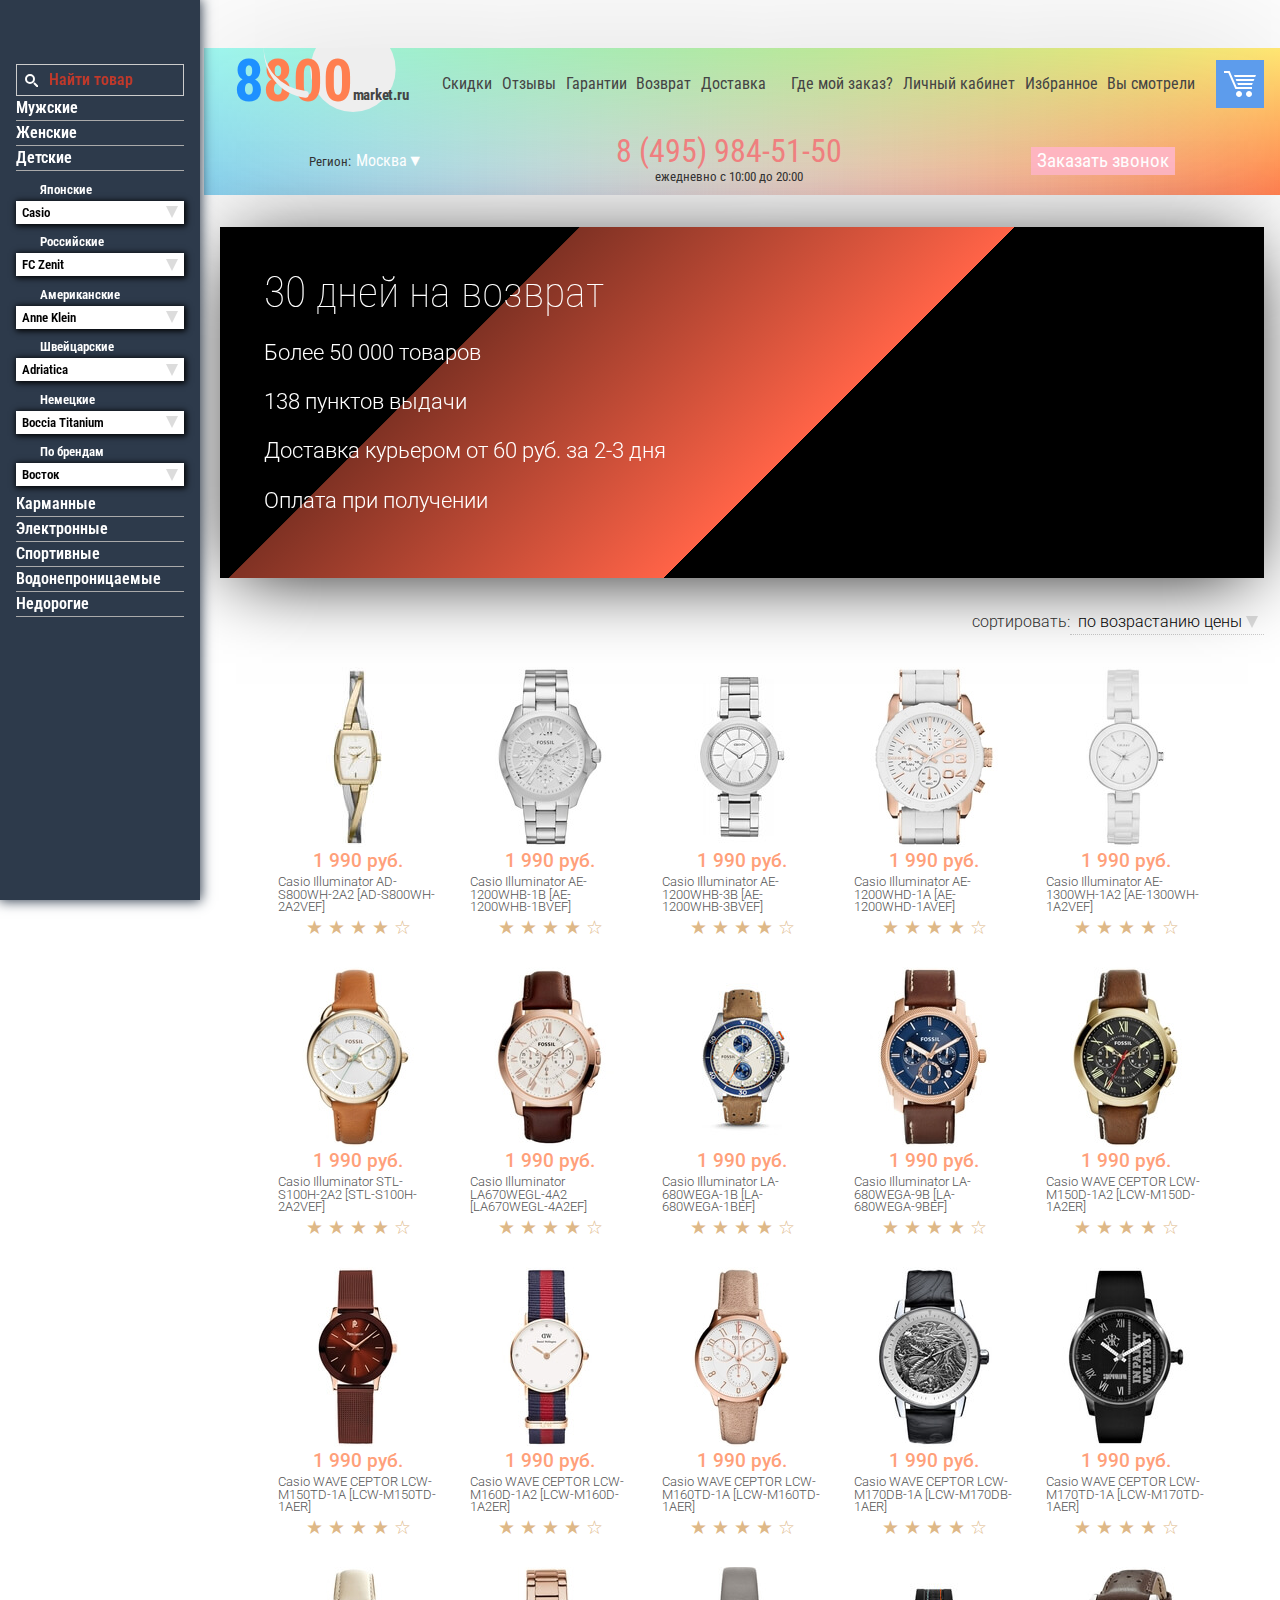
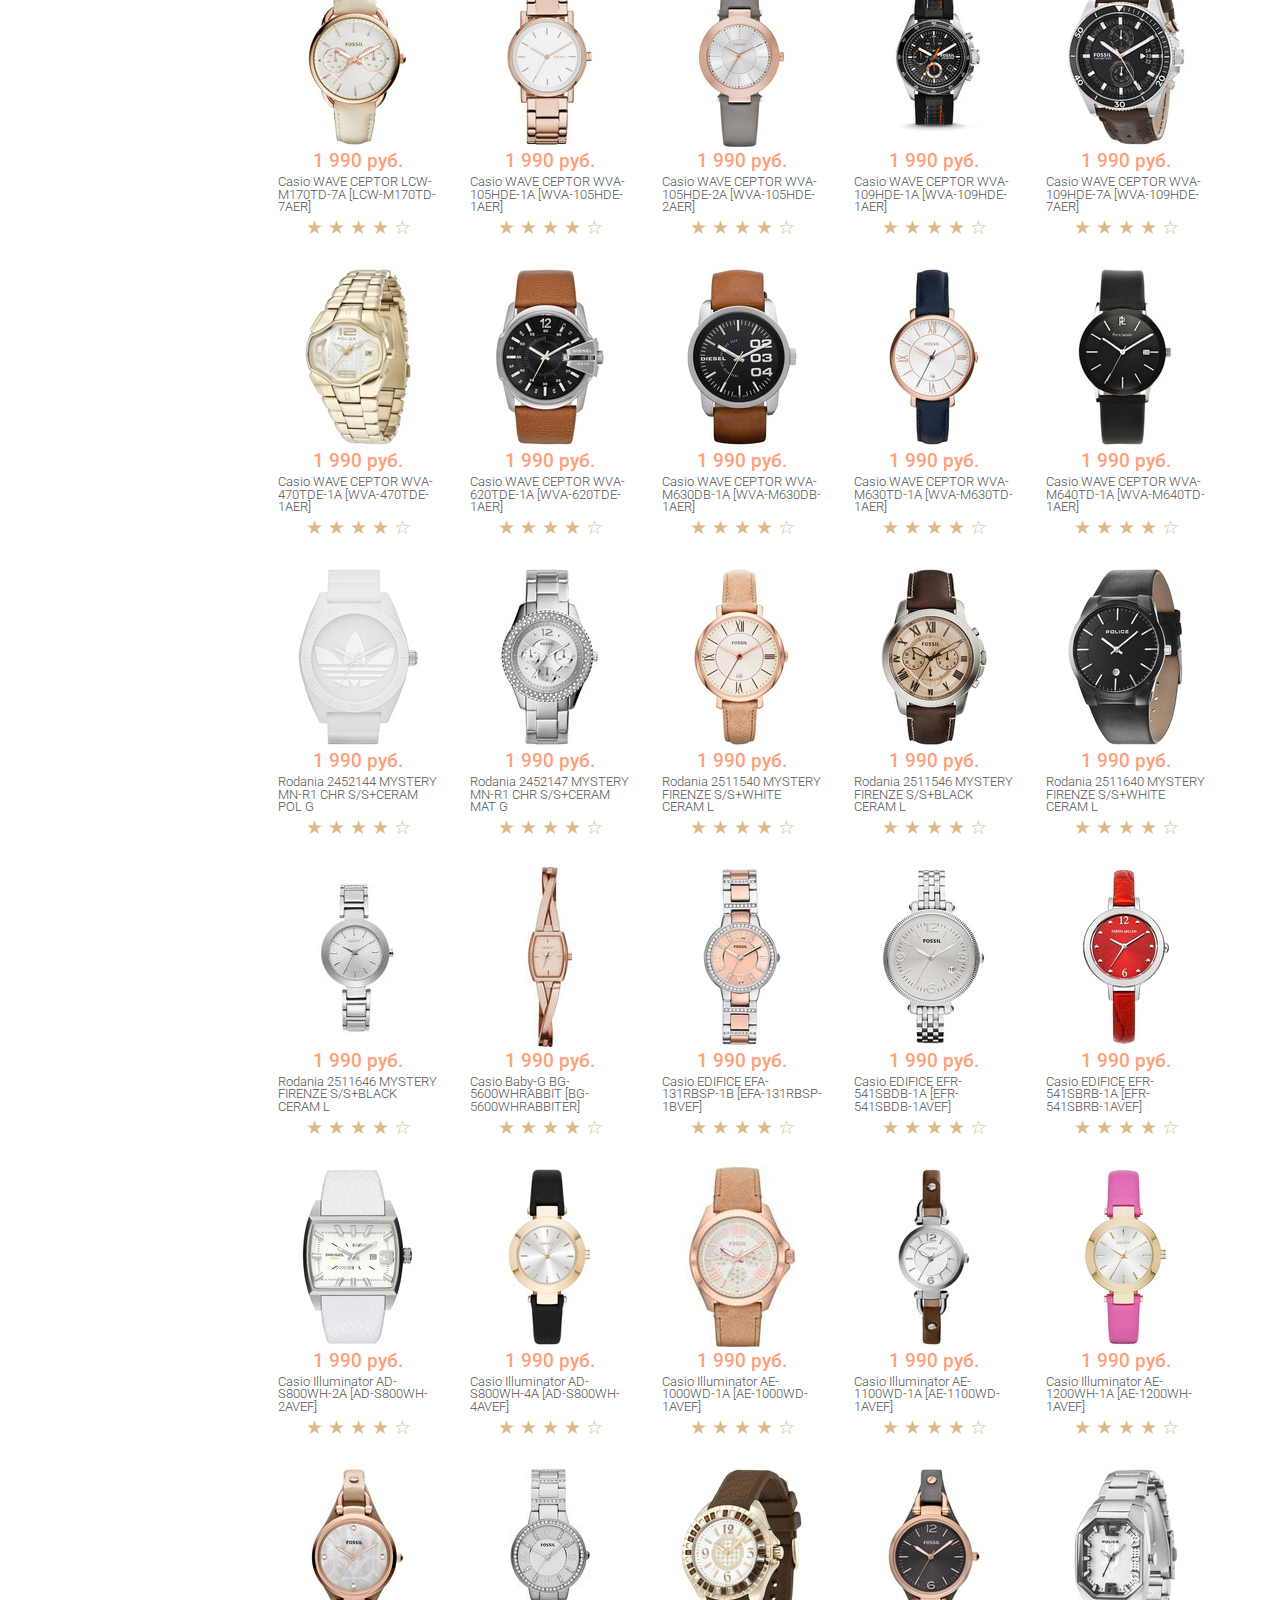
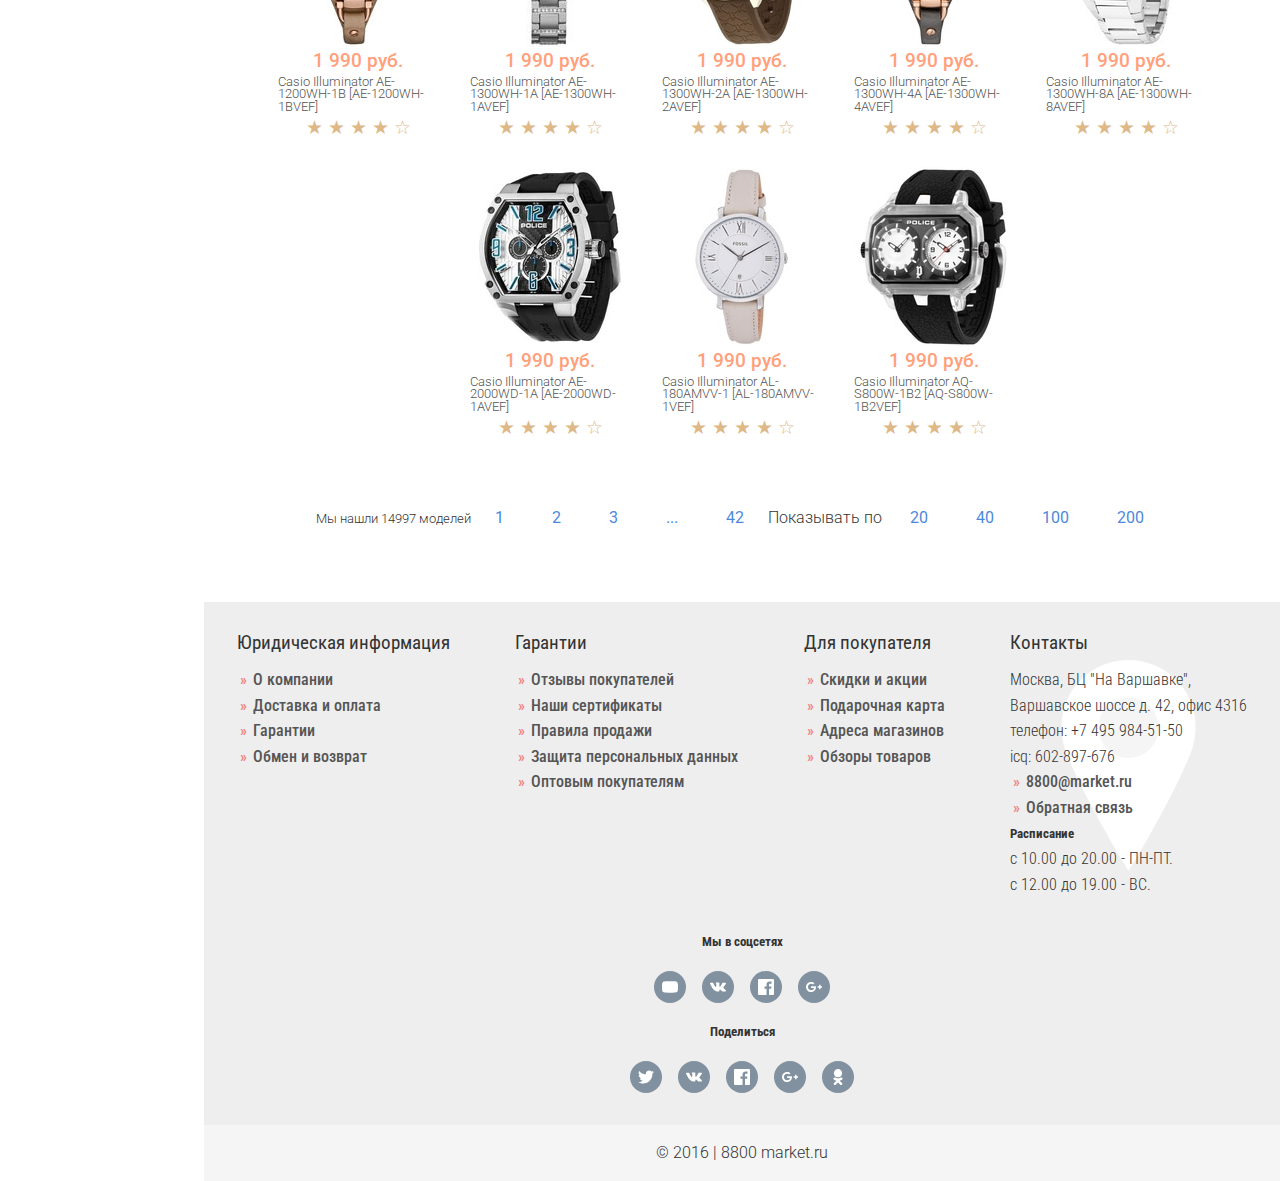
==== commit 14f0fba4: "Nav color" ====
--- a/index.html
+++ b/index.html
@@ -1,5 +1,5 @@
 <!DOCTYPE html><html lang="ru"><head><meta charset="utf-8"><meta name="viewport" content="width=device-width, initial-scale=1, , user-scalable=no"><meta http-equiv="X-UA-Compatible" content="IE=edge"><title>pageTitle</title><meta name="description" content="pageDescription"><meta name="keywords" content="pageKeywords"><link href="./assets/css/common.css" rel="stylesheet"><link href="https://fonts.googleapis.com/css?family=Roboto+Condensed:300,400,700|Roboto:300,500,700" rel="stylesheet"></head><body><div class="header"><div class="Flex"><a id="logo" href="index.html"><svg xmlns="http://www.w3.org/2000/svg" viewbox="0 0 32 96"><circle cx="64" cy="32" r="64" fill="#EEE"></circle><text text-anchor="middle" x="50%" y="50%" dy="32px" fill="dodgerblue" font-size="88px">8<tspan fill="coral">800</tspan><tspan fill="#444" dy="-2px" font-size="22px">market.ru</tspan></text><g transform=" matrix(0.866, -0.5, 0.25, 0.433, 80, 80)"><path d="M 0,70 A 65,70 0 0,0 65,0 5,5 0 0,1 75,0 75,70 0 0,1 0,70Z" fill="#EEE"></path><animatetransform attributename="transform" type="rotate" from="360 0 0" to="0 0 0" dur="1s" repeatcount="indefinite"></animatetransform></g>
 
-</svg></a><nav><a href="#">Скидки</a><a href="#">Отзывы</a><a href="#">Гарантии</a><a href="#">Возврат</a><a href="#">Доставка</a></nav><input type="text" placeholder="      Найти товар" class="search"><nav><a href="#">Где мой заказ?</a><a href="#">Личный кабинет</a><a href="#">Избранное </a><a href="#">Вы смотрели</a></nav><a id="cart" href="cart.html"><svg xmlns="http://www.w3.org/2000/svg" width="32px" height="32px" viewbox="0 0 512 512"><polygon points="447.992,336 181.555,336 69.539,80 0.008,80 0.008,48 90.477,48 202.492,304 447.992,304"></polygon><path d="M287.992,416c0,26.5-21.5,48-48,48s-48-21.5-48-48s21.5-48,48-48S287.992,389.5,287.992,416z"></path><path d="M447.992,416c0,26.5-21.5,48-48,48s-48-21.5-48-48s21.5-48,48-48S447.992,389.5,447.992,416z"></path><polygon points="499.18,144 511.992,112 160.008,112 172.805,144"></polygon><polygon points="211.195,240 223.992,272 447.992,272 460.805,240"></polygon><polygon points="486.398,176 185.602,176 198.398,208 473.586,208"></polygon></svg></a></div><div class="Flex"><div class="toggle-region"><small>Регион:</small><a href="" data-modal="md_regions">Москва</a></div><div class="phone"><a href="">8 (495) 984-51-50</a><small>ежедневно c 10:00 до 20:00</small></div><a href="" data-modal="md_callMe" class="btn">Заказать звонок</a></div></div><!--MODAL--><div id="md_regions" hidden="" class="overlay"><div class="modal"><div class="close"></div><h1>Доставляем по всей России</h1><div class="regions-table"><input type="text" placeholder="     Введите название своего города / населенного пункта" class="search"><a href="">Москва</a><a href="">Санкт-Петербург</a><a href="">Архангельск</a><a href="">Астрахань</a><a href="">Барнаул</a><a href="">Белгород</a><a href="">Брянск</a><a href="">Владикавказ</a><a href="">Волгоград</a><a href="">Воронеж</a><a href="">Иваново</a><a href="">Ирбит</a><a href="">Иркутск</a><a href="">Казань</a><a href="">Калининград</a><a href="">Калуга</a><a href="">Кемерово</a><a href="">Кинешма</a><a href="">Краснодар</a><a href="">Красноярск</a><a href="">Липецк</a><a href="">Майкоп</a><a href="">Массив Мшинская</a><a href="">Михайловка</a><a href="">Михайловск</a><a href="">Невинномысск</a><a href="">Нижний Новгород</a><a href="">Новокузнецк</a><a href="">Новосибирск</a><a href="">Октябрьский</a><a href="">Омск</a><a href="">Оренбург</a><a href="">Орск</a><a href="">Орёл</a><a href="">Пенза</a><a href="">Прокопьевск</a><a href="">Ростов-на-Дону</a><a href="">Рязань</a><a href="">Самара</a><a href="">Саратов</a><a href="">Светлоград</a><a href="">Северск</a><a href="">Симферополь</a><a href="">Ставрополь</a><a href="">Стерлитамак</a><a href="">Сызрань</a><a href="">Таганрог</a><a href="">Тверь</a><a href="">Тольятти</a><a href="">Томск</a><a href="">Тула</a><a href="">Тюмень</a><a href="">Улан-Удэ</a><a href="">Ульяновск</a><a href="">Уфа</a><a href="">Фролово</a><a href="">Хабаровск</a><a href="">Челябинск</a><a href="">Чита</a><a href="">Ярославль</a></div></div></div><div id="md_callMe" hidden="" class="overlay"><div class="modal"><div class="close"></div><h1>Обратный звонок</h1><div class="center"><h2>Введите ваш номер телефона</h2><input type="text" placeholder="номер телефона"><button type="submit">Жду звонка</button></div></div></div><div class="wr_Content"><div id="CrossFade"><img src="assets/img/slider/1.jpg" alt=""><img src="assets/img/slider/2.jpg" alt=""><img src="assets/img/slider/3.jpg" alt=""><img src="assets/img/slider/4.jpg" alt=""><div class="intro"><h1>30 дней на возврат</h1><p>Более 50 000 товаров</p><p>138 пунктов выдачи</p><p>Доставка курьером от 60 руб. за 2-3 дня</p><p>Оплата при получении</p></div></div><form><label class="inline">сортировать:<select><option>по возрастанию цены</option><option>по убыванию цены</option><option>по популярности</option><option>по новинкам</option><option>по скидкам</option></select></label></form><div class="TEST"><a href="tovar.html" class="item"><img src="assets/img/watch/1.jpg" alt=""><p class="price">1 990 руб.</p><p class="name">Casio Illuminator AD-S800WH-2A2 [AD-S800WH-2A2VEF]</p><div class="star">★ ★ ★ ★ ☆</div></a><a href="tovar.html" class="item"><img src="assets/img/watch/2.jpg" alt=""><p class="price">1 990 руб.</p><p class="name">Casio Illuminator AE-1200WHB-1B [AE-1200WHB-1BVEF]</p><div class="star">★ ★ ★ ★ ☆</div></a><a href="tovar.html" class="item"><img src="assets/img/watch/3.jpg" alt=""><p class="price">1 990 руб.</p><p class="name">Casio Illuminator AE-1200WHB-3B [AE-1200WHB-3BVEF]</p><div class="star">★ ★ ★ ★ ☆</div></a><a href="tovar.html" class="item"><img src="assets/img/watch/4.jpg" alt=""><p class="price">1 990 руб.</p><p class="name">Casio Illuminator AE-1200WHD-1A [AE-1200WHD-1AVEF]</p><div class="star">★ ★ ★ ★ ☆</div></a><a href="tovar.html" class="item"><img src="assets/img/watch/5.jpg" alt=""><p class="price">1 990 руб.</p><p class="name">Casio Illuminator AE-1300WH-1A2 [AE-1300WH-1A2VEF]</p><div class="star">★ ★ ★ ★ ☆</div></a><a href="tovar.html" class="item"><img src="assets/img/watch/6.jpg" alt=""><p class="price">1 990 руб.</p><p class="name">Casio Illuminator STL-S100H-2A2 [STL-S100H-2A2VEF]</p><div class="star">★ ★ ★ ★ ☆</div></a><a href="tovar.html" class="item"><img src="assets/img/watch/7.jpg" alt=""><p class="price">1 990 руб.</p><p class="name">Casio Illuminator LA670WEGL-4A2 [LA670WEGL-4A2EF]</p><div class="star">★ ★ ★ ★ ☆</div></a><a href="tovar.html" class="item"><img src="assets/img/watch/8.jpg" alt=""><p class="price">1 990 руб.</p><p class="name">Casio Illuminator LA-680WEGA-1B [LA-680WEGA-1BEF]</p><div class="star">★ ★ ★ ★ ☆</div></a><a href="tovar.html" class="item"><img src="assets/img/watch/9.jpg" alt=""><p class="price">1 990 руб.</p><p class="name">Casio Illuminator LA-680WEGA-9B [LA-680WEGA-9BEF]</p><div class="star">★ ★ ★ ★ ☆</div></a><a href="tovar.html" class="item"><img src="assets/img/watch/10.jpg" alt=""><p class="price">1 990 руб.</p><p class="name">Casio WAVE CEPTOR LCW-M150D-1A2 [LCW-M150D-1A2ER]</p><div class="star">★ ★ ★ ★ ☆</div></a><a href="tovar.html" class="item"><img src="assets/img/watch/11.jpg" alt=""><p class="price">1 990 руб.</p><p class="name">Casio WAVE CEPTOR LCW-M150TD-1A [LCW-M150TD-1AER]</p><div class="star">★ ★ ★ ★ ☆</div></a><a href="tovar.html" class="item"><img src="assets/img/watch/12.jpg" alt=""><p class="price">1 990 руб.</p><p class="name">Casio WAVE CEPTOR LCW-M160D-1A2 [LCW-M160D-1A2ER]</p><div class="star">★ ★ ★ ★ ☆</div></a><a href="tovar.html" class="item"><img src="assets/img/watch/13.jpg" alt=""><p class="price">1 990 руб.</p><p class="name">Casio WAVE CEPTOR LCW-M160TD-1A [LCW-M160TD-1AER]</p><div class="star">★ ★ ★ ★ ☆</div></a><a href="tovar.html" class="item"><img src="assets/img/watch/14.jpg" alt=""><p class="price">1 990 руб.</p><p class="name">Casio WAVE CEPTOR LCW-M170DB-1A [LCW-M170DB-1AER]</p><div class="star">★ ★ ★ ★ ☆</div></a><a href="tovar.html" class="item"><img src="assets/img/watch/15.jpg" alt=""><p class="price">1 990 руб.</p><p class="name">Casio WAVE CEPTOR LCW-M170TD-1A [LCW-M170TD-1AER]</p><div class="star">★ ★ ★ ★ ☆</div></a><a href="tovar.html" class="item"><img src="assets/img/watch/16.jpg" alt=""><p class="price">1 990 руб.</p><p class="name">Casio WAVE CEPTOR LCW-M170TD-7A [LCW-M170TD-7AER]</p><div class="star">★ ★ ★ ★ ☆</div></a><a href="tovar.html" class="item"><img src="assets/img/watch/17.jpg" alt=""><p class="price">1 990 руб.</p><p class="name">Casio WAVE CEPTOR WVA-105HDE-1A [WVA-105HDE-1AER]</p><div class="star">★ ★ ★ ★ ☆</div></a><a href="tovar.html" class="item"><img src="assets/img/watch/18.jpg" alt=""><p class="price">1 990 руб.</p><p class="name">Casio WAVE CEPTOR WVA-105HDE-2A [WVA-105HDE-2AER]</p><div class="star">★ ★ ★ ★ ☆</div></a><a href="tovar.html" class="item"><img src="assets/img/watch/19.jpg" alt=""><p class="price">1 990 руб.</p><p class="name">Casio WAVE CEPTOR WVA-109HDE-1A [WVA-109HDE-1AER]</p><div class="star">★ ★ ★ ★ ☆</div></a><a href="tovar.html" class="item"><img src="assets/img/watch/20.jpg" alt=""><p class="price">1 990 руб.</p><p class="name">Casio WAVE CEPTOR WVA-109HDE-7A [WVA-109HDE-7AER]</p><div class="star">★ ★ ★ ★ ☆</div></a><a href="tovar.html" class="item"><img src="assets/img/watch/21.jpg" alt=""><p class="price">1 990 руб.</p><p class="name">Casio WAVE CEPTOR WVA-470TDE-1A [WVA-470TDE-1AER]</p><div class="star">★ ★ ★ ★ ☆</div></a><a href="tovar.html" class="item"><img src="assets/img/watch/22.jpg" alt=""><p class="price">1 990 руб.</p><p class="name">Casio WAVE CEPTOR WVA-620TDE-1A [WVA-620TDE-1AER]</p><div class="star">★ ★ ★ ★ ☆</div></a><a href="tovar.html" class="item"><img src="assets/img/watch/23.jpg" alt=""><p class="price">1 990 руб.</p><p class="name">Casio WAVE CEPTOR WVA-M630DB-1A [WVA-M630DB-1AER]</p><div class="star">★ ★ ★ ★ ☆</div></a><a href="tovar.html" class="item"><img src="assets/img/watch/24.jpg" alt=""><p class="price">1 990 руб.</p><p class="name">Casio WAVE CEPTOR WVA-M630TD-1A [WVA-M630TD-1AER]</p><div class="star">★ ★ ★ ★ ☆</div></a><a href="tovar.html" class="item"><img src="assets/img/watch/25.jpg" alt=""><p class="price">1 990 руб.</p><p class="name">Casio WAVE CEPTOR WVA-M640TD-1A [WVA-M640TD-1AER]</p><div class="star">★ ★ ★ ★ ☆</div></a><a href="tovar.html" class="item"><img src="assets/img/watch/26.jpg" alt=""><p class="price">1 990 руб.</p><p class="name">Rodania 2452144 MYSTERY MN-R1 CHR S/S+CERAM POL G</p><div class="star">★ ★ ★ ★ ☆</div></a><a href="tovar.html" class="item"><img src="assets/img/watch/27.jpg" alt=""><p class="price">1 990 руб.</p><p class="name">Rodania 2452147 MYSTERY MN-R1 CHR S/S+CERAM MAT G</p><div class="star">★ ★ ★ ★ ☆</div></a><a href="tovar.html" class="item"><img src="assets/img/watch/28.jpg" alt=""><p class="price">1 990 руб.</p><p class="name">Rodania 2511540 MYSTERY FIRENZE S/S+WHITE CERAM L</p><div class="star">★ ★ ★ ★ ☆</div></a><a href="tovar.html" class="item"><img src="assets/img/watch/29.jpg" alt=""><p class="price">1 990 руб.</p><p class="name">Rodania 2511546 MYSTERY FIRENZE S/S+BLACK CERAM L</p><div class="star">★ ★ ★ ★ ☆</div></a><a href="tovar.html" class="item"><img src="assets/img/watch/30.jpg" alt=""><p class="price">1 990 руб.</p><p class="name">Rodania 2511640 MYSTERY FIRENZE S/S+WHITE CERAM L</p><div class="star">★ ★ ★ ★ ☆</div></a><a href="tovar.html" class="item"><img src="assets/img/watch/31.jpg" alt=""><p class="price">1 990 руб.</p><p class="name">Rodania 2511646 MYSTERY FIRENZE S/S+BLACK CERAM L</p><div class="star">★ ★ ★ ★ ☆</div></a><a href="tovar.html" class="item"><img src="assets/img/watch/32.jpg" alt=""><p class="price">1 990 руб.</p><p class="name">Casio Baby-G BG-5600WHRABBIT [BG-5600WHRABBITER]</p><div class="star">★ ★ ★ ★ ☆</div></a><a href="tovar.html" class="item"><img src="assets/img/watch/33.jpg" alt=""><p class="price">1 990 руб.</p><p class="name">Casio EDIFICE EFA-131RBSP-1B [EFA-131RBSP-1BVEF]</p><div class="star">★ ★ ★ ★ ☆</div></a><a href="tovar.html" class="item"><img src="assets/img/watch/34.jpg" alt=""><p class="price">1 990 руб.</p><p class="name">Casio EDIFICE EFR-541SBDB-1A [EFR-541SBDB-1AVEF]</p><div class="star">★ ★ ★ ★ ☆</div></a><a href="tovar.html" class="item"><img src="assets/img/watch/35.jpg" alt=""><p class="price">1 990 руб.</p><p class="name">Casio EDIFICE EFR-541SBRB-1A [EFR-541SBRB-1AVEF]</p><div class="star">★ ★ ★ ★ ☆</div></a><a href="tovar.html" class="item"><img src="assets/img/watch/36.jpg" alt=""><p class="price">1 990 руб.</p><p class="name">Casio Illuminator AD-S800WH-2A [AD-S800WH-2AVEF]</p><div class="star">★ ★ ★ ★ ☆</div></a><a href="tovar.html" class="item"><img src="assets/img/watch/37.jpg" alt=""><p class="price">1 990 руб.</p><p class="name">Casio Illuminator AD-S800WH-4A [AD-S800WH-4AVEF]</p><div class="star">★ ★ ★ ★ ☆</div></a><a href="tovar.html" class="item"><img src="assets/img/watch/38.jpg" alt=""><p class="price">1 990 руб.</p><p class="name">Casio Illuminator AE-1000WD-1A [AE-1000WD-1AVEF]</p><div class="star">★ ★ ★ ★ ☆</div></a><a href="tovar.html" class="item"><img src="assets/img/watch/39.jpg" alt=""><p class="price">1 990 руб.</p><p class="name">Casio Illuminator AE-1100WD-1A [AE-1100WD-1AVEF]</p><div class="star">★ ★ ★ ★ ☆</div></a><a href="tovar.html" class="item"><img src="assets/img/watch/40.jpg" alt=""><p class="price">1 990 руб.</p><p class="name">Casio Illuminator AE-1200WH-1A [AE-1200WH-1AVEF]</p><div class="star">★ ★ ★ ★ ☆</div></a><a href="tovar.html" class="item"><img src="assets/img/watch/41.jpg" alt=""><p class="price">1 990 руб.</p><p class="name">Casio Illuminator AE-1200WH-1B [AE-1200WH-1BVEF]</p><div class="star">★ ★ ★ ★ ☆</div></a><a href="tovar.html" class="item"><img src="assets/img/watch/42.jpg" alt=""><p class="price">1 990 руб.</p><p class="name">Casio Illuminator AE-1300WH-1A [AE-1300WH-1AVEF]</p><div class="star">★ ★ ★ ★ ☆</div></a><a href="tovar.html" class="item"><img src="assets/img/watch/43.jpg" alt=""><p class="price">1 990 руб.</p><p class="name">Casio Illuminator AE-1300WH-2A [AE-1300WH-2AVEF]</p><div class="star">★ ★ ★ ★ ☆</div></a><a href="tovar.html" class="item"><img src="assets/img/watch/44.jpg" alt=""><p class="price">1 990 руб.</p><p class="name">Casio Illuminator AE-1300WH-4A [AE-1300WH-4AVEF]</p><div class="star">★ ★ ★ ★ ☆</div></a><a href="tovar.html" class="item"><img src="assets/img/watch/45.jpg" alt=""><p class="price">1 990 руб.</p><p class="name">Casio Illuminator AE-1300WH-8A [AE-1300WH-8AVEF]</p><div class="star">★ ★ ★ ★ ☆</div></a><a href="tovar.html" class="item"><img src="assets/img/watch/46.jpg" alt=""><p class="price">1 990 руб.</p><p class="name">Casio Illuminator AE-2000WD-1A [AE-2000WD-1AVEF]</p><div class="star">★ ★ ★ ★ ☆</div></a><a href="tovar.html" class="item"><img src="assets/img/watch/47.jpg" alt=""><p class="price">1 990 руб.</p><p class="name">Casio Illuminator AL-180AMVV-1 [AL-180AMVV-1VEF]</p><div class="star">★ ★ ★ ★ ☆</div></a><a href="tovar.html" class="item"><img src="assets/img/watch/48.jpg" alt=""><p class="price">1 990 руб.</p><p class="name">Casio Illuminator AQ-S800W-1B2 [AQ-S800W-1B2VEF]</p><div class="star">★ ★ ★ ★ ☆</div></a></div><div class="paginator"><p><small>Мы нашли 14997 моделей</small><a href="">1</a><a href="">2</a><a href="">3</a><a href="">...</a><a href="">42</a></p><p>Показывать по <a href="">20</a><a href="">40</a><a href="">100</a><a href="">200</a></p></div></div><div class="filters-icon">☰</div><div class="filters"><input type="text" placeholder="      Найти товар" class="search"><nav><a href="">Мужские</a><a href="">Женские</a><a href="">Детские</a></nav><form><label>Японские<select><option>Casio</option><option>Casio G-Shock</option><option>Citizen</option><option>J. Springs</option><option>Orient</option><option>Q&amp;Q</option></select></label><label>Российские<select><option>FC Zenit</option><option>Level</option><option>VECTOR</option><option>Восток</option><option>Восток Командирские</option><option>Заря</option><option>Комета</option><option>Луч</option><option>Михаил Москвин</option><option>Нестеров</option><option>Полёт</option><option>Полёт Президент</option><option>Romanoff</option><option>РОССИЯ</option><option>Слава</option><option>Спецназ</option><option>Спутник Престиж</option><option>Штурманские</option><option>Электроника</option></select></label><label>Американские<select><option>Anne Klein</option><option>Bulova</option><option>Disney</option><option>Ingersoll</option><option>Stuhrling</option><option>Timex</option></select></label><label>Швейцарские<select><option>Adriatica</option><option>Alfex</option><option>Appella</option><option>Atlantic</option><option>Blauling</option><option>Candino</option><option>Cover</option><option>Deep Blue</option><option>Doxa</option><option>Epos</option><option>GC</option><option>Jean Marcel</option><option>Jowissa</option><option>Kolber</option><option>L Duchen</option><option>Le Chic</option><option>Mathey Tissot</option><option>Nautica</option><option>Philip Laurence</option><option>Pierre Ricaud</option><option>Remark</option><option>Rodania</option><option>Sauvage</option><option>Swiss Eagle</option><option>Swiss Military by Chrono</option><option>Swiss Military Hanowa</option><option>Taller</option><option>Titoni</option><option>Wainer</option></select></label><label>Немецкие<select><option>Boccia Titanium</option><option>Bruno Sohnle</option><option>Carucci</option><option>Dufa</option><option>Just</option><option>Limit</option><option>Steinmeyer</option></select></label><label>По брендам<select><option>Восток</option><option>Заря</option><option>Комета</option><option>Луч</option><option>Михаил Москвин</option><option>Нестеров</option><option>Полёт</option><option>РОССИЯ</option><option>РФС</option><option>Слава</option><option>Спецназ</option><option>Спутник Престиж</option><option>Штурманские</option><option>Электроника</option><option>Adidas</option><option>Adriatica</option><option>Alfex</option><option>Anne Klein</option><option>Appella</option><option>Atlantic</option><option>AVI-8</option><option>Ben Sherman</option><option>Blauling</option><option>Blumarine</option><option>Boccia Titanium</option><option>Bruno Sohnle</option><option>Bulova</option><option>Candino</option><option>Carucci</option><option>Casio</option><option>Chronotech</option><option>Citizen</option><option>Cooc</option><option>Cover</option><option>Daniel Wellington</option><option>Danish Design</option><option>Deep Blue</option><option>Detomaso</option><option>Diesel</option><option>Disney by RFS</option><option>DKNY</option><option>Doxa</option><option>Dufa</option><option>Elite</option><option>Emporio Armani</option><option>ENE</option><option>Epos</option><option>Esprit</option><option>Essence</option><option>Fabler</option><option>FC Zenit</option><option>Fossil</option><option>French Connection</option><option>GC</option><option>GO Girl Only</option><option>Gryon</option><option>Guardo</option><option>Guess</option><option>Ingersoll</option><option>InTimes</option><option>J. Springs</option><option>Jacques Lemans</option><option>Jean Marcel</option><option>Jordan Kerr</option><option>Jowissa</option><option>Just</option><option>Kahuna</option><option>Karen Millen</option><option>Kolber</option><option>L Duchen</option><option>LAROS</option><option>Le Chic</option><option>Level</option><option>Limit</option><option>Link</option><option>Locman</option><option>Mark Maddox</option><option>Mathey Tissot</option><option>Morgan</option><option>Moschino</option><option>Nautica</option><option>Nowley</option><option>Omax</option><option>Orient</option><option>Perfect</option><option>Philip Laurence</option><option>Pierre Lannier</option><option>Pierre Ricaud</option><option>Police</option><option>Puma</option><option>Q&amp;Q</option><option>Quantum</option><option>Reebok</option><option>Remark</option><option>Rodania</option><option>Romanoff</option><option>Romanson</option><option>Royal London</option><option>Sauvage</option><option>Skagen</option><option>Steinmeyer</option><option>STORM</option><option>Stuhrling</option><option>SUUNTO</option><option>Swiss Eagle</option><option>Swiss Military by Chrono</option><option>Swiss Military Hanowa</option><option>Taller</option><option>33 Element</option><option>Thomas Earnshaw</option><option>Timestar</option><option>Timex</option><option>Titoni</option><option>Valeri</option><option>VECTOR</option><option>Versus</option><option>Wainer</option><option>Yonger</option></select></label></form><nav><a href="">Карманные</a><a href="">Электронные</a><a href="">Спортивные</a><a href="">Водонепроницаемые</a><a href="">Недорогие</a></nav></div><footer><nav><h3>Юридическая информация</h3><a href="#">О компании</a><a href="#">Доставка и оплата</a><a href="#">Гарантии</a><a href="#">Обмен и возврат</a></nav><nav><h3>Гарантии</h3><a href="#">Отзывы покупателей</a><a href="#">Наши сертификаты</a><a href="#">Правила продажи</a><a href="#">Защита персональных данных</a><a href="#">Оптовым покупателям</a></nav><nav><h3>Для покупателя</h3><a href="#">Скидки и акции</a><a href="#">Подарочная карта</a><a href="#">Адреса магазинов</a><a href="#">Обзоры товаров</a></nav><address><h3>Контакты</h3>Москва, БЦ "На Варшавке",<br>Варшавское шоссе д. 42, офис 4316<br>телефон: +7 495 984-51-50<br>icq: 602-897-676<br><a href="#">8800@market.ru</a><a href="#">Обратная связь</a><h5>Расписание</h5>с 10.00 до 20.00 - ПН-ПТ. <br>с 12.00 до 19.00 - ВС. 	</address><div class="socials"><h5>Мы в соцсетях</h5><div class="socials-set"><a href="https://www.youtube.com/user/presidentwatches"><svg class="icon"><use xmlns:xlink="http://www.w3.org/1999/xlink" xlink:href="#icon_youtube" x="0" y="0"></use></svg></a><a href="https://vk.com/public125188473"><svg class="icon"><use xmlns:xlink="http://www.w3.org/1999/xlink" xlink:href="#icon_vk"></use></svg></a><a href="https://www.facebook.com/pwatches"><svg class="icon"><use xmlns:xlink="http://www.w3.org/1999/xlink" xlink:href="#icon_fb"></use></svg></a><a href="https://plus.google.com/u/0/+presidentwatches/about"><svg class="icon"><use xmlns:xlink="http://www.w3.org/1999/xlink" xlink:href="#icon_googleplus"></use></svg></a></div><h5>Поделиться</h5><div class="socials-set"><a href="https://twitter.com/share?url=[URL]&amp;text=[TITLE]" onclick="javascript:window.open(this.href,'', 'menubar=no,toolbar=no,resizable=yes,scrollbars=yes,height=400,width=320');return false;"><svg class="icon"><use xmlns:xlink="http://www.w3.org/1999/xlink" xlink:href="#icon_twitter"></use></svg></a><a href="http://vk.com/share.php?url=[URL]&amp;title=[TITLE]&amp;description=[DESC]&amp;image=[IMAGE]&amp;noparse=true" onclick="javascript:window.open(this.href,'', 'menubar=no,toolbar=no,resizable=yes,scrollbars=yes,height=400,width=320');return false;"><svg class="icon"><use xmlns:xlink="http://www.w3.org/1999/xlink" xlink:href="#icon_vk"></use></svg></a><a href="http://www.facebook.com/sharer.php?u=http://bit.ly/FBshareArticle" onclick="javascript:window.open(this.href,'', 'menubar=no,toolbar=no,resizable=yes,scrollbars=yes,height=400,width=320');return false;"><svg class="icon"><use xmlns:xlink="http://www.w3.org/1999/xlink" xlink:href="#icon_fb"></use></svg></a><a href="https://plus.google.com/share?url=[URL]" onclick="javascript:window.open(this.href,'', 'menubar=no,toolbar=no,resizable=yes,scrollbars=yes,height=400,width=320');return false;"><svg class="icon"><use xmlns:xlink="http://www.w3.org/1999/xlink" xlink:href="#icon_googleplus"></use></svg></a><a href="http://www.odnoklassniki.ru/dk?st.cmd=addShare&amp;st.s=1&amp;st._surl=[URL]&amp;st.comments=[TITLE]" onclick="javascript:window.open(this.href,'', 'menubar=no,toolbar=no,resizable=yes,scrollbars=yes,height=400,width=320');return false;"><svg class="icon"><use xmlns:xlink="http://www.w3.org/1999/xlink" xlink:href="#icon_ok"></use></svg></a>
+</svg></a><nav><a href="#">Скидки</a><a href="#">Отзывы</a><a href="#">Гарантии</a><a href="#">Возврат</a><a href="#">Доставка</a></nav><nav><a href="#">Где мой заказ?</a><a href="#">Личный кабинет</a><a href="#">Избранное </a><a href="#">Вы смотрели</a></nav><a id="cart" href="cart.html"><svg xmlns="http://www.w3.org/2000/svg" width="32px" height="32px" viewbox="0 0 512 512"><polygon points="447.992,336 181.555,336 69.539,80 0.008,80 0.008,48 90.477,48 202.492,304 447.992,304"></polygon><path d="M287.992,416c0,26.5-21.5,48-48,48s-48-21.5-48-48s21.5-48,48-48S287.992,389.5,287.992,416z"></path><path d="M447.992,416c0,26.5-21.5,48-48,48s-48-21.5-48-48s21.5-48,48-48S447.992,389.5,447.992,416z"></path><polygon points="499.18,144 511.992,112 160.008,112 172.805,144"></polygon><polygon points="211.195,240 223.992,272 447.992,272 460.805,240"></polygon><polygon points="486.398,176 185.602,176 198.398,208 473.586,208"></polygon></svg></a></div><div class="Flex"><div class="toggle-region"><small>Регион:</small><a href="" data-modal="md_regions">Москва</a></div><div class="phone"><a href="">8 (495) 984-51-50</a><small>ежедневно c 10:00 до 20:00</small></div><a href="" data-modal="md_callMe" class="btn">Заказать звонок</a></div></div><!--MODAL--><div id="md_regions" hidden="" class="overlay"><div class="modal"><div class="close"></div><h1>Доставляем по всей России</h1><div class="regions-table"><input type="text" placeholder="     Введите название своего города / населенного пункта" class="search"><a href="">Москва</a><a href="">Санкт-Петербург</a><a href="">Архангельск</a><a href="">Астрахань</a><a href="">Барнаул</a><a href="">Белгород</a><a href="">Брянск</a><a href="">Владикавказ</a><a href="">Волгоград</a><a href="">Воронеж</a><a href="">Иваново</a><a href="">Ирбит</a><a href="">Иркутск</a><a href="">Казань</a><a href="">Калининград</a><a href="">Калуга</a><a href="">Кемерово</a><a href="">Кинешма</a><a href="">Краснодар</a><a href="">Красноярск</a><a href="">Липецк</a><a href="">Майкоп</a><a href="">Массив Мшинская</a><a href="">Михайловка</a><a href="">Михайловск</a><a href="">Невинномысск</a><a href="">Нижний Новгород</a><a href="">Новокузнецк</a><a href="">Новосибирск</a><a href="">Октябрьский</a><a href="">Омск</a><a href="">Оренбург</a><a href="">Орск</a><a href="">Орёл</a><a href="">Пенза</a><a href="">Прокопьевск</a><a href="">Ростов-на-Дону</a><a href="">Рязань</a><a href="">Самара</a><a href="">Саратов</a><a href="">Светлоград</a><a href="">Северск</a><a href="">Симферополь</a><a href="">Ставрополь</a><a href="">Стерлитамак</a><a href="">Сызрань</a><a href="">Таганрог</a><a href="">Тверь</a><a href="">Тольятти</a><a href="">Томск</a><a href="">Тула</a><a href="">Тюмень</a><a href="">Улан-Удэ</a><a href="">Ульяновск</a><a href="">Уфа</a><a href="">Фролово</a><a href="">Хабаровск</a><a href="">Челябинск</a><a href="">Чита</a><a href="">Ярославль</a></div></div></div><div id="md_callMe" hidden="" class="overlay"><div class="modal"><div class="close"></div><h1>Обратный звонок</h1><div class="center"><h2>Введите ваш номер телефона</h2><input type="text" placeholder="номер телефона"><button type="submit">Жду звонка</button></div></div></div><div class="wr_Content"><div id="CrossFade"><img src="assets/img/slider/1.jpg" alt=""><img src="assets/img/slider/2.jpg" alt=""><img src="assets/img/slider/3.jpg" alt=""><img src="assets/img/slider/4.jpg" alt=""><div class="intro"><h1>30 дней на возврат</h1><p>Более 50 000 товаров</p><p>138 пунктов выдачи</p><p>Доставка курьером от 60 руб. за 2-3 дня</p><p>Оплата при получении</p></div></div><form><label class="inline">сортировать:<select><option>по возрастанию цены</option><option>по убыванию цены</option><option>по популярности</option><option>по новинкам</option><option>по скидкам</option></select></label></form><div class="TEST"><a href="tovar.html" class="item"><img src="assets/img/watch/1.jpg" alt=""><p class="price">1 990 руб.</p><p class="name">Casio Illuminator AD-S800WH-2A2 [AD-S800WH-2A2VEF]</p><div class="star">★ ★ ★ ★ ☆</div></a><a href="tovar.html" class="item"><img src="assets/img/watch/2.jpg" alt=""><p class="price">1 990 руб.</p><p class="name">Casio Illuminator AE-1200WHB-1B [AE-1200WHB-1BVEF]</p><div class="star">★ ★ ★ ★ ☆</div></a><a href="tovar.html" class="item"><img src="assets/img/watch/3.jpg" alt=""><p class="price">1 990 руб.</p><p class="name">Casio Illuminator AE-1200WHB-3B [AE-1200WHB-3BVEF]</p><div class="star">★ ★ ★ ★ ☆</div></a><a href="tovar.html" class="item"><img src="assets/img/watch/4.jpg" alt=""><p class="price">1 990 руб.</p><p class="name">Casio Illuminator AE-1200WHD-1A [AE-1200WHD-1AVEF]</p><div class="star">★ ★ ★ ★ ☆</div></a><a href="tovar.html" class="item"><img src="assets/img/watch/5.jpg" alt=""><p class="price">1 990 руб.</p><p class="name">Casio Illuminator AE-1300WH-1A2 [AE-1300WH-1A2VEF]</p><div class="star">★ ★ ★ ★ ☆</div></a><a href="tovar.html" class="item"><img src="assets/img/watch/6.jpg" alt=""><p class="price">1 990 руб.</p><p class="name">Casio Illuminator STL-S100H-2A2 [STL-S100H-2A2VEF]</p><div class="star">★ ★ ★ ★ ☆</div></a><a href="tovar.html" class="item"><img src="assets/img/watch/7.jpg" alt=""><p class="price">1 990 руб.</p><p class="name">Casio Illuminator LA670WEGL-4A2 [LA670WEGL-4A2EF]</p><div class="star">★ ★ ★ ★ ☆</div></a><a href="tovar.html" class="item"><img src="assets/img/watch/8.jpg" alt=""><p class="price">1 990 руб.</p><p class="name">Casio Illuminator LA-680WEGA-1B [LA-680WEGA-1BEF]</p><div class="star">★ ★ ★ ★ ☆</div></a><a href="tovar.html" class="item"><img src="assets/img/watch/9.jpg" alt=""><p class="price">1 990 руб.</p><p class="name">Casio Illuminator LA-680WEGA-9B [LA-680WEGA-9BEF]</p><div class="star">★ ★ ★ ★ ☆</div></a><a href="tovar.html" class="item"><img src="assets/img/watch/10.jpg" alt=""><p class="price">1 990 руб.</p><p class="name">Casio WAVE CEPTOR LCW-M150D-1A2 [LCW-M150D-1A2ER]</p><div class="star">★ ★ ★ ★ ☆</div></a><a href="tovar.html" class="item"><img src="assets/img/watch/11.jpg" alt=""><p class="price">1 990 руб.</p><p class="name">Casio WAVE CEPTOR LCW-M150TD-1A [LCW-M150TD-1AER]</p><div class="star">★ ★ ★ ★ ☆</div></a><a href="tovar.html" class="item"><img src="assets/img/watch/12.jpg" alt=""><p class="price">1 990 руб.</p><p class="name">Casio WAVE CEPTOR LCW-M160D-1A2 [LCW-M160D-1A2ER]</p><div class="star">★ ★ ★ ★ ☆</div></a><a href="tovar.html" class="item"><img src="assets/img/watch/13.jpg" alt=""><p class="price">1 990 руб.</p><p class="name">Casio WAVE CEPTOR LCW-M160TD-1A [LCW-M160TD-1AER]</p><div class="star">★ ★ ★ ★ ☆</div></a><a href="tovar.html" class="item"><img src="assets/img/watch/14.jpg" alt=""><p class="price">1 990 руб.</p><p class="name">Casio WAVE CEPTOR LCW-M170DB-1A [LCW-M170DB-1AER]</p><div class="star">★ ★ ★ ★ ☆</div></a><a href="tovar.html" class="item"><img src="assets/img/watch/15.jpg" alt=""><p class="price">1 990 руб.</p><p class="name">Casio WAVE CEPTOR LCW-M170TD-1A [LCW-M170TD-1AER]</p><div class="star">★ ★ ★ ★ ☆</div></a><a href="tovar.html" class="item"><img src="assets/img/watch/16.jpg" alt=""><p class="price">1 990 руб.</p><p class="name">Casio WAVE CEPTOR LCW-M170TD-7A [LCW-M170TD-7AER]</p><div class="star">★ ★ ★ ★ ☆</div></a><a href="tovar.html" class="item"><img src="assets/img/watch/17.jpg" alt=""><p class="price">1 990 руб.</p><p class="name">Casio WAVE CEPTOR WVA-105HDE-1A [WVA-105HDE-1AER]</p><div class="star">★ ★ ★ ★ ☆</div></a><a href="tovar.html" class="item"><img src="assets/img/watch/18.jpg" alt=""><p class="price">1 990 руб.</p><p class="name">Casio WAVE CEPTOR WVA-105HDE-2A [WVA-105HDE-2AER]</p><div class="star">★ ★ ★ ★ ☆</div></a><a href="tovar.html" class="item"><img src="assets/img/watch/19.jpg" alt=""><p class="price">1 990 руб.</p><p class="name">Casio WAVE CEPTOR WVA-109HDE-1A [WVA-109HDE-1AER]</p><div class="star">★ ★ ★ ★ ☆</div></a><a href="tovar.html" class="item"><img src="assets/img/watch/20.jpg" alt=""><p class="price">1 990 руб.</p><p class="name">Casio WAVE CEPTOR WVA-109HDE-7A [WVA-109HDE-7AER]</p><div class="star">★ ★ ★ ★ ☆</div></a><a href="tovar.html" class="item"><img src="assets/img/watch/21.jpg" alt=""><p class="price">1 990 руб.</p><p class="name">Casio WAVE CEPTOR WVA-470TDE-1A [WVA-470TDE-1AER]</p><div class="star">★ ★ ★ ★ ☆</div></a><a href="tovar.html" class="item"><img src="assets/img/watch/22.jpg" alt=""><p class="price">1 990 руб.</p><p class="name">Casio WAVE CEPTOR WVA-620TDE-1A [WVA-620TDE-1AER]</p><div class="star">★ ★ ★ ★ ☆</div></a><a href="tovar.html" class="item"><img src="assets/img/watch/23.jpg" alt=""><p class="price">1 990 руб.</p><p class="name">Casio WAVE CEPTOR WVA-M630DB-1A [WVA-M630DB-1AER]</p><div class="star">★ ★ ★ ★ ☆</div></a><a href="tovar.html" class="item"><img src="assets/img/watch/24.jpg" alt=""><p class="price">1 990 руб.</p><p class="name">Casio WAVE CEPTOR WVA-M630TD-1A [WVA-M630TD-1AER]</p><div class="star">★ ★ ★ ★ ☆</div></a><a href="tovar.html" class="item"><img src="assets/img/watch/25.jpg" alt=""><p class="price">1 990 руб.</p><p class="name">Casio WAVE CEPTOR WVA-M640TD-1A [WVA-M640TD-1AER]</p><div class="star">★ ★ ★ ★ ☆</div></a><a href="tovar.html" class="item"><img src="assets/img/watch/26.jpg" alt=""><p class="price">1 990 руб.</p><p class="name">Rodania 2452144 MYSTERY MN-R1 CHR S/S+CERAM POL G</p><div class="star">★ ★ ★ ★ ☆</div></a><a href="tovar.html" class="item"><img src="assets/img/watch/27.jpg" alt=""><p class="price">1 990 руб.</p><p class="name">Rodania 2452147 MYSTERY MN-R1 CHR S/S+CERAM MAT G</p><div class="star">★ ★ ★ ★ ☆</div></a><a href="tovar.html" class="item"><img src="assets/img/watch/28.jpg" alt=""><p class="price">1 990 руб.</p><p class="name">Rodania 2511540 MYSTERY FIRENZE S/S+WHITE CERAM L</p><div class="star">★ ★ ★ ★ ☆</div></a><a href="tovar.html" class="item"><img src="assets/img/watch/29.jpg" alt=""><p class="price">1 990 руб.</p><p class="name">Rodania 2511546 MYSTERY FIRENZE S/S+BLACK CERAM L</p><div class="star">★ ★ ★ ★ ☆</div></a><a href="tovar.html" class="item"><img src="assets/img/watch/30.jpg" alt=""><p class="price">1 990 руб.</p><p class="name">Rodania 2511640 MYSTERY FIRENZE S/S+WHITE CERAM L</p><div class="star">★ ★ ★ ★ ☆</div></a><a href="tovar.html" class="item"><img src="assets/img/watch/31.jpg" alt=""><p class="price">1 990 руб.</p><p class="name">Rodania 2511646 MYSTERY FIRENZE S/S+BLACK CERAM L</p><div class="star">★ ★ ★ ★ ☆</div></a><a href="tovar.html" class="item"><img src="assets/img/watch/32.jpg" alt=""><p class="price">1 990 руб.</p><p class="name">Casio Baby-G BG-5600WHRABBIT [BG-5600WHRABBITER]</p><div class="star">★ ★ ★ ★ ☆</div></a><a href="tovar.html" class="item"><img src="assets/img/watch/33.jpg" alt=""><p class="price">1 990 руб.</p><p class="name">Casio EDIFICE EFA-131RBSP-1B [EFA-131RBSP-1BVEF]</p><div class="star">★ ★ ★ ★ ☆</div></a><a href="tovar.html" class="item"><img src="assets/img/watch/34.jpg" alt=""><p class="price">1 990 руб.</p><p class="name">Casio EDIFICE EFR-541SBDB-1A [EFR-541SBDB-1AVEF]</p><div class="star">★ ★ ★ ★ ☆</div></a><a href="tovar.html" class="item"><img src="assets/img/watch/35.jpg" alt=""><p class="price">1 990 руб.</p><p class="name">Casio EDIFICE EFR-541SBRB-1A [EFR-541SBRB-1AVEF]</p><div class="star">★ ★ ★ ★ ☆</div></a><a href="tovar.html" class="item"><img src="assets/img/watch/36.jpg" alt=""><p class="price">1 990 руб.</p><p class="name">Casio Illuminator AD-S800WH-2A [AD-S800WH-2AVEF]</p><div class="star">★ ★ ★ ★ ☆</div></a><a href="tovar.html" class="item"><img src="assets/img/watch/37.jpg" alt=""><p class="price">1 990 руб.</p><p class="name">Casio Illuminator AD-S800WH-4A [AD-S800WH-4AVEF]</p><div class="star">★ ★ ★ ★ ☆</div></a><a href="tovar.html" class="item"><img src="assets/img/watch/38.jpg" alt=""><p class="price">1 990 руб.</p><p class="name">Casio Illuminator AE-1000WD-1A [AE-1000WD-1AVEF]</p><div class="star">★ ★ ★ ★ ☆</div></a><a href="tovar.html" class="item"><img src="assets/img/watch/39.jpg" alt=""><p class="price">1 990 руб.</p><p class="name">Casio Illuminator AE-1100WD-1A [AE-1100WD-1AVEF]</p><div class="star">★ ★ ★ ★ ☆</div></a><a href="tovar.html" class="item"><img src="assets/img/watch/40.jpg" alt=""><p class="price">1 990 руб.</p><p class="name">Casio Illuminator AE-1200WH-1A [AE-1200WH-1AVEF]</p><div class="star">★ ★ ★ ★ ☆</div></a><a href="tovar.html" class="item"><img src="assets/img/watch/41.jpg" alt=""><p class="price">1 990 руб.</p><p class="name">Casio Illuminator AE-1200WH-1B [AE-1200WH-1BVEF]</p><div class="star">★ ★ ★ ★ ☆</div></a><a href="tovar.html" class="item"><img src="assets/img/watch/42.jpg" alt=""><p class="price">1 990 руб.</p><p class="name">Casio Illuminator AE-1300WH-1A [AE-1300WH-1AVEF]</p><div class="star">★ ★ ★ ★ ☆</div></a><a href="tovar.html" class="item"><img src="assets/img/watch/43.jpg" alt=""><p class="price">1 990 руб.</p><p class="name">Casio Illuminator AE-1300WH-2A [AE-1300WH-2AVEF]</p><div class="star">★ ★ ★ ★ ☆</div></a><a href="tovar.html" class="item"><img src="assets/img/watch/44.jpg" alt=""><p class="price">1 990 руб.</p><p class="name">Casio Illuminator AE-1300WH-4A [AE-1300WH-4AVEF]</p><div class="star">★ ★ ★ ★ ☆</div></a><a href="tovar.html" class="item"><img src="assets/img/watch/45.jpg" alt=""><p class="price">1 990 руб.</p><p class="name">Casio Illuminator AE-1300WH-8A [AE-1300WH-8AVEF]</p><div class="star">★ ★ ★ ★ ☆</div></a><a href="tovar.html" class="item"><img src="assets/img/watch/46.jpg" alt=""><p class="price">1 990 руб.</p><p class="name">Casio Illuminator AE-2000WD-1A [AE-2000WD-1AVEF]</p><div class="star">★ ★ ★ ★ ☆</div></a><a href="tovar.html" class="item"><img src="assets/img/watch/47.jpg" alt=""><p class="price">1 990 руб.</p><p class="name">Casio Illuminator AL-180AMVV-1 [AL-180AMVV-1VEF]</p><div class="star">★ ★ ★ ★ ☆</div></a><a href="tovar.html" class="item"><img src="assets/img/watch/48.jpg" alt=""><p class="price">1 990 руб.</p><p class="name">Casio Illuminator AQ-S800W-1B2 [AQ-S800W-1B2VEF]</p><div class="star">★ ★ ★ ★ ☆</div></a></div><div class="paginator"><p><small>Мы нашли 14997 моделей</small><a href="">1</a><a href="">2</a><a href="">3</a><a href="">...</a><a href="">42</a></p><p>Показывать по <a href="">20</a><a href="">40</a><a href="">100</a><a href="">200</a></p></div></div><div class="filters-icon">☰</div><div class="filters"><input type="text" placeholder="      Найти товар" class="search"><nav><a href="">Мужские</a><a href="">Женские</a><a href="">Детские</a></nav><form><label>Японские<select><option>Casio</option><option>Casio G-Shock</option><option>Citizen</option><option>J. Springs</option><option>Orient</option><option>Q&amp;Q</option></select></label><label>Российские<select><option>FC Zenit</option><option>Level</option><option>VECTOR</option><option>Восток</option><option>Восток Командирские</option><option>Заря</option><option>Комета</option><option>Луч</option><option>Михаил Москвин</option><option>Нестеров</option><option>Полёт</option><option>Полёт Президент</option><option>Romanoff</option><option>РОССИЯ</option><option>Слава</option><option>Спецназ</option><option>Спутник Престиж</option><option>Штурманские</option><option>Электроника</option></select></label><label>Американские<select><option>Anne Klein</option><option>Bulova</option><option>Disney</option><option>Ingersoll</option><option>Stuhrling</option><option>Timex</option></select></label><label>Швейцарские<select><option>Adriatica</option><option>Alfex</option><option>Appella</option><option>Atlantic</option><option>Blauling</option><option>Candino</option><option>Cover</option><option>Deep Blue</option><option>Doxa</option><option>Epos</option><option>GC</option><option>Jean Marcel</option><option>Jowissa</option><option>Kolber</option><option>L Duchen</option><option>Le Chic</option><option>Mathey Tissot</option><option>Nautica</option><option>Philip Laurence</option><option>Pierre Ricaud</option><option>Remark</option><option>Rodania</option><option>Sauvage</option><option>Swiss Eagle</option><option>Swiss Military by Chrono</option><option>Swiss Military Hanowa</option><option>Taller</option><option>Titoni</option><option>Wainer</option></select></label><label>Немецкие<select><option>Boccia Titanium</option><option>Bruno Sohnle</option><option>Carucci</option><option>Dufa</option><option>Just</option><option>Limit</option><option>Steinmeyer</option></select></label><label>По брендам<select><option>Восток</option><option>Заря</option><option>Комета</option><option>Луч</option><option>Михаил Москвин</option><option>Нестеров</option><option>Полёт</option><option>РОССИЯ</option><option>РФС</option><option>Слава</option><option>Спецназ</option><option>Спутник Престиж</option><option>Штурманские</option><option>Электроника</option><option>Adidas</option><option>Adriatica</option><option>Alfex</option><option>Anne Klein</option><option>Appella</option><option>Atlantic</option><option>AVI-8</option><option>Ben Sherman</option><option>Blauling</option><option>Blumarine</option><option>Boccia Titanium</option><option>Bruno Sohnle</option><option>Bulova</option><option>Candino</option><option>Carucci</option><option>Casio</option><option>Chronotech</option><option>Citizen</option><option>Cooc</option><option>Cover</option><option>Daniel Wellington</option><option>Danish Design</option><option>Deep Blue</option><option>Detomaso</option><option>Diesel</option><option>Disney by RFS</option><option>DKNY</option><option>Doxa</option><option>Dufa</option><option>Elite</option><option>Emporio Armani</option><option>ENE</option><option>Epos</option><option>Esprit</option><option>Essence</option><option>Fabler</option><option>FC Zenit</option><option>Fossil</option><option>French Connection</option><option>GC</option><option>GO Girl Only</option><option>Gryon</option><option>Guardo</option><option>Guess</option><option>Ingersoll</option><option>InTimes</option><option>J. Springs</option><option>Jacques Lemans</option><option>Jean Marcel</option><option>Jordan Kerr</option><option>Jowissa</option><option>Just</option><option>Kahuna</option><option>Karen Millen</option><option>Kolber</option><option>L Duchen</option><option>LAROS</option><option>Le Chic</option><option>Level</option><option>Limit</option><option>Link</option><option>Locman</option><option>Mark Maddox</option><option>Mathey Tissot</option><option>Morgan</option><option>Moschino</option><option>Nautica</option><option>Nowley</option><option>Omax</option><option>Orient</option><option>Perfect</option><option>Philip Laurence</option><option>Pierre Lannier</option><option>Pierre Ricaud</option><option>Police</option><option>Puma</option><option>Q&amp;Q</option><option>Quantum</option><option>Reebok</option><option>Remark</option><option>Rodania</option><option>Romanoff</option><option>Romanson</option><option>Royal London</option><option>Sauvage</option><option>Skagen</option><option>Steinmeyer</option><option>STORM</option><option>Stuhrling</option><option>SUUNTO</option><option>Swiss Eagle</option><option>Swiss Military by Chrono</option><option>Swiss Military Hanowa</option><option>Taller</option><option>33 Element</option><option>Thomas Earnshaw</option><option>Timestar</option><option>Timex</option><option>Titoni</option><option>Valeri</option><option>VECTOR</option><option>Versus</option><option>Wainer</option><option>Yonger</option></select></label></form><nav><a href="">Карманные</a><a href="">Электронные</a><a href="">Спортивные</a><a href="">Водонепроницаемые</a><a href="">Недорогие</a></nav></div><footer><nav><h3>Юридическая информация</h3><a href="#">О компании</a><a href="#">Доставка и оплата</a><a href="#">Гарантии</a><a href="#">Обмен и возврат</a></nav><nav><h3>Гарантии</h3><a href="#">Отзывы покупателей</a><a href="#">Наши сертификаты</a><a href="#">Правила продажи</a><a href="#">Защита персональных данных</a><a href="#">Оптовым покупателям</a></nav><nav><h3>Для покупателя</h3><a href="#">Скидки и акции</a><a href="#">Подарочная карта</a><a href="#">Адреса магазинов</a><a href="#">Обзоры товаров</a></nav><address><h3>Контакты</h3>Москва, БЦ "На Варшавке",<br>Варшавское шоссе д. 42, офис 4316<br>телефон: +7 495 984-51-50<br>icq: 602-897-676<br><a href="#">8800@market.ru</a><a href="#">Обратная связь</a><h5>Расписание</h5>с 10.00 до 20.00 - ПН-ПТ. <br>с 12.00 до 19.00 - ВС. 	</address><div class="socials"><h5>Мы в соцсетях</h5><div class="socials-set"><a href="https://www.youtube.com/user/presidentwatches"><svg class="icon"><use xmlns:xlink="http://www.w3.org/1999/xlink" xlink:href="#icon_youtube" x="0" y="0"></use></svg></a><a href="https://vk.com/public125188473"><svg class="icon"><use xmlns:xlink="http://www.w3.org/1999/xlink" xlink:href="#icon_vk"></use></svg></a><a href="https://www.facebook.com/pwatches"><svg class="icon"><use xmlns:xlink="http://www.w3.org/1999/xlink" xlink:href="#icon_fb"></use></svg></a><a href="https://plus.google.com/u/0/+presidentwatches/about"><svg class="icon"><use xmlns:xlink="http://www.w3.org/1999/xlink" xlink:href="#icon_googleplus"></use></svg></a></div><h5>Поделиться</h5><div class="socials-set"><a href="https://twitter.com/share?url=[URL]&amp;text=[TITLE]" onclick="javascript:window.open(this.href,'', 'menubar=no,toolbar=no,resizable=yes,scrollbars=yes,height=400,width=320');return false;"><svg class="icon"><use xmlns:xlink="http://www.w3.org/1999/xlink" xlink:href="#icon_twitter"></use></svg></a><a href="http://vk.com/share.php?url=[URL]&amp;title=[TITLE]&amp;description=[DESC]&amp;image=[IMAGE]&amp;noparse=true" onclick="javascript:window.open(this.href,'', 'menubar=no,toolbar=no,resizable=yes,scrollbars=yes,height=400,width=320');return false;"><svg class="icon"><use xmlns:xlink="http://www.w3.org/1999/xlink" xlink:href="#icon_vk"></use></svg></a><a href="http://www.facebook.com/sharer.php?u=http://bit.ly/FBshareArticle" onclick="javascript:window.open(this.href,'', 'menubar=no,toolbar=no,resizable=yes,scrollbars=yes,height=400,width=320');return false;"><svg class="icon"><use xmlns:xlink="http://www.w3.org/1999/xlink" xlink:href="#icon_fb"></use></svg></a><a href="https://plus.google.com/share?url=[URL]" onclick="javascript:window.open(this.href,'', 'menubar=no,toolbar=no,resizable=yes,scrollbars=yes,height=400,width=320');return false;"><svg class="icon"><use xmlns:xlink="http://www.w3.org/1999/xlink" xlink:href="#icon_googleplus"></use></svg></a><a href="http://www.odnoklassniki.ru/dk?st.cmd=addShare&amp;st.s=1&amp;st._surl=[URL]&amp;st.comments=[TITLE]" onclick="javascript:window.open(this.href,'', 'menubar=no,toolbar=no,resizable=yes,scrollbars=yes,height=400,width=320');return false;"><svg class="icon"><use xmlns:xlink="http://www.w3.org/1999/xlink" xlink:href="#icon_ok"></use></svg></a>
 
 </div></div></footer><svg style="display: none;" viewbox="0 0 16 16" xmlns="http://www.w3.org/2000/svg" fill-rule="evenodd" clip-rule="evenodd" stroke-linejoin="round" stroke-miterlimit="1.414"><symbol id="icon_ok"><path d="M9.67 11.626c.84-.19 1.652-.524 2.4-.993.564-.356.734-1.103.378-1.668-.356-.566-1.102-.737-1.668-.38-1.692 1.063-3.87 1.063-5.56 0-.566-.357-1.313-.186-1.668.38-.356.566-.186 1.312.38 1.668.746.47 1.556.802 2.397.993l-2.31 2.31c-.474.47-.474 1.237 0 1.71.235.236.545.354.854.354.31 0 .62-.118.856-.354L8 13.376l2.27 2.27c.47.472 1.237.472 1.71 0 .472-.473.472-1.24 0-1.71l-2.31-2.31zM8 8.258c2.278 0 4.13-1.852 4.13-4.128C12.13 1.852 10.277 0 8 0S3.87 1.852 3.87 4.13c0 2.276 1.853 4.128 4.13 4.128zM8 2.42c-.942 0-1.71.767-1.71 1.71 0 .942.768 1.71 1.71 1.71.943 0 1.71-.768 1.71-1.71 0-.943-.767-1.71-1.71-1.71z"></path></symbol><symbol id="icon_vk"><path d="M7.828 12.526h.957s.288-.032.436-.19c.137-.147.133-.42.133-.42s-.02-1.284.576-1.473c.587-.187 1.34 1.24 2.14 1.788.604.416 1.063.326 1.063.326l2.137-.03s1.117-.07.587-.948c-.043-.072-.308-.65-1.588-1.838-1.34-1.244-1.162-1.043.452-3.194.983-1.31 1.376-2.11 1.253-2.452-.117-.326-.84-.24-.84-.24l-2.406.015s-.18-.025-.31.054c-.13.077-.213.258-.213.258s-.38 1.013-.89 1.876c-1.07 1.82-1.5 1.915-1.674 1.802-.407-.264-.305-1.058-.305-1.622 0-1.763.267-2.498-.52-2.688-.263-.063-.455-.105-1.124-.112-.86-.01-1.585.003-1.996.204-.274.134-.485.433-.357.45.16.02.52.097.71.357.248.335.24 1.088.24 1.088s.14 2.075-.33 2.333c-.326.177-.77-.184-1.726-1.834-.49-.845-.858-1.78-.858-1.78s-.072-.174-.2-.268c-.153-.113-.368-.15-.368-.15L.52 3.855s-.342.01-.468.16c-.112.132-.01.406-.01.406s1.79 4.187 3.818 6.298c1.858 1.935 3.968 1.808 3.968 1.808z"></path></symbol><symbol id="icon_fb"><path d="M15.117 0H.883C.395 0 0 .395 0 .883v14.234c0 .488.395.883.883.883h7.663V9.804H6.46V7.39h2.086V5.607c0-2.066 1.262-3.19 3.106-3.19.883 0 1.642.064 1.863.094v2.16h-1.28c-1 0-1.195.476-1.195 1.176v1.54h2.39l-.31 2.416h-2.08V16h4.077c.488 0 .883-.395.883-.883V.883C16 .395 15.605 0 15.117 0" fill-rule="nonzero"></path></symbol><symbol id="icon_youtube"><path d="M0 7.345c0-1.294.16-2.59.16-2.59s.156-1.1.636-1.587c.608-.637 1.408-.617 1.764-.684C3.84 2.36 8 2.324 8 2.324s3.362.004 5.6.166c.314.038.996.04 1.604.678.48.486.636 1.588.636 1.588S16 6.05 16 7.346v1.258c0 1.296-.16 2.59-.16 2.59s-.156 1.102-.636 1.588c-.608.638-1.29.64-1.604.678-2.238.162-5.6.166-5.6.166s-4.16-.037-5.44-.16c-.356-.067-1.156-.047-1.764-.684-.48-.487-.636-1.587-.636-1.587S0 9.9 0 8.605v-1.26zm6.348 2.73V5.58l4.323 2.255-4.32 2.24h-.002z"></path></symbol><symbol id="icon_googleplus"><path d="M5.09 7.273v1.745H7.98c-.116.75-.873 2.197-2.887 2.197-1.737 0-3.155-1.44-3.155-3.215S3.353 4.785 5.09 4.785c.99 0 1.652.422 2.03.786l1.382-1.33c-.887-.83-2.037-1.33-3.41-1.33C2.275 2.91 0 5.184 0 8s2.276 5.09 5.09 5.09c2.94 0 4.888-2.065 4.888-4.974 0-.334-.036-.59-.08-.843H5.09zM16 7.273h-1.455V5.818H13.09v1.455h-1.454v1.454h1.455v1.455h1.455V8.727H16"></path></symbol><symbol id="icon_twitter"><path d="M16 3.038c-.59.26-1.22.437-1.885.517.677-.407 1.198-1.05 1.443-1.816-.634.375-1.337.648-2.085.795-.598-.638-1.45-1.036-2.396-1.036-1.812 0-3.282 1.468-3.282 3.28 0 .258.03.51.085.75C5.152 5.39 2.733 4.084 1.114 2.1.83 2.583.67 3.147.67 3.75c0 1.14.58 2.143 1.46 2.732-.538-.017-1.045-.165-1.487-.41v.04c0 1.59 1.13 2.918 2.633 3.22-.276.074-.566.114-.865.114-.21 0-.416-.02-.617-.058.418 1.304 1.63 2.253 3.067 2.28-1.124.88-2.54 1.404-4.077 1.404-.265 0-.526-.015-.783-.045 1.453.93 3.178 1.474 5.032 1.474 6.038 0 9.34-5 9.34-9.338 0-.143-.004-.284-.01-.425.64-.463 1.198-1.04 1.638-1.7z" fill-rule="nonzero"></path></symbol></svg><div class="copyright">© 2016 | 8800 market.ru</div><script src="assets/js/js.js"></script></body></html>--- a/assets/css/common.css
+++ b/assets/css/common.css
@@ -1,2 +1,2 @@
-*{box-sizing:border-box;margin:0;padding:0}i,b,address,cite{font:inherit}*[hidden]{display:none !important}body{font:300 100%/1.5 'Roboto',sans-serif;color:#333}a{text-decoration:none;color:#444}.breadcrumb{text-align:center;padding:0 1em 2em;}.breadcrumb a+a:before{content:' » ';color:#555}ol,ul{list-style:inside}img{display:block;max-width:100%}h1,h2,h3,h4,p{margin-bottom:.75em}h1,h2,h3,h4{line-height:1;color:#555}h1,h2,h3,h4,dt{font-family:'Roboto Condensed',sans-serif;font-weight:400}.center{text-align:center}button{cursor:pointer;border:0}button,.btn{background:#ffb6c1;color:#fff;}button:hover,.btn:hover{background:#477dca}button,.btn,.btn-red{display:block;margin:.5em 0;font-size:1.2em;padding:.5em 1em}.btn,.btn-red{white-space:nowrap;color:#fff !important}.btn-red{background:#ff5656;}.btn-red:hover{background:#ff6767}cite{display:block;text-indent:-1em;padding-left:3em;color:#999;}cite:before{content:'';display:inline-block;width:1.5em;height:1.5em;background:url("data:image/svg+xml;utf8,<svg xmlns='http://www.w3.org/2000/svg' viewBox='0 0 32 32' fill='lightsteelblue'><circle cx='14' cy='8' r='7'/><rect rx='9' x='0' y='16' width='28' height='32'/> </svg>") center/100% no-repeat}.videoWrapper{position:relative;padding-bottom:56.25%;}.videoWrapper iframe{position:absolute;top:0;left:0;width:100%;height:100%}#logo{letter-spacing:-.3pt;font-weight:700;}#logo svg{width:192px;height:64px}.Flex{display:-webkit-box;display:-ms-flexbox;display:flex;-webkit-box-align:center;-ms-flex-align:center;align-items:center;-webkit-box-pack:justify;-ms-flex-pack:justify;justify-content:space-between;}.Flex + .Flex{-ms-flex-wrap:wrap;flex-wrap:wrap;margin-top:1em;-ms-flex-pack:distribute;justify-content:space-around}.header{box-shadow:0 0 20px #ccc;-webkit-transition:left .7s;transition:left .7s;left:100%;padding:1em;margin:3em auto -2em;max-width:1200px;font-family:'Roboto Condensed',sans-serif;font-weight:400;}.header.sticky{position:fixed;z-index:10;width:100%;max-width:none;background:#fff;top:0;left:0;margin:0;padding:0;box-shadow:0 0 12px #444;border:0;}.header.sticky #logo svg{height:44px;vertical-align:text-bottom}.header.sticky .Flex + .Flex{display:none}.header a{color:#666;display:inline-block;padding:0 .3em}.header nav{text-align:center;}.header nav a{white-space:nowrap;}.header nav a:hover{text-decoration:underline}@media (max-width:640px){.header nav,.header .search{display:none}.header #logo{padding-left:44px}}.regions-table{display:-webkit-box;display:-ms-flexbox;display:flex;-ms-flex-wrap:wrap;flex-wrap:wrap;-webkit-box-pack:center;-ms-flex-pack:center;justify-content:center;}.regions-table .search{width:100%;display:block;margin-bottom:1em}.regions-table a{-webkit-box-flex:1;-ms-flex:1 1 150px;flex:1 1 150px;white-space:nowrap;}.regions-table a:hover{color:#483d8b;text-decoration:underline}.phone{text-align:center;}.phone a{font-weight:300;color:#f08080;vertical-align:middle;font-size:2em;line-height:1;text-align:center}.phone small{white-space:nowrap}.toggle-region a{color:#a0c1eb;}.toggle-region a:after{content:'▼'}:focus::-webkit-input-placeholder{color:transparent}:focus::-moz-placeholder{color:transparent}:focus:-moz-placeholder{color:transparent}:focus:-ms-input-placeholder{color:transparent}::-webkit-input-placeholder{color:#c0392b}::-moz-placeholder{color:#c0392b}:-moz-placeholder{color:#c0392b}:-ms-input-placeholder{color:#c0392b}.filters{padding:4em 1em 2em;box-shadow:0 0 12px 1px #2d3a4b;background:#2d3a4b;font-family:'Roboto Condensed',sans-serif;font-weight:600;width:200px;-webkit-transform:translateX(-210px);transform:translateX(-210px);position:fixed;z-index:9;left:0;top:0;bottom:0;height:100%;height:100vh;overflow-y:auto;-webkit-transition:-webkit-transform .3s;transition:-webkit-transform .3s;transition:transform .3s;transition:transform .3s, -webkit-transform .3s;}.filters.open{-webkit-transform:none;transform:none;z-index:30}.filters-icon{z-index:20;position:fixed;top:0;left:.2em;color:#6495ed;font-size:2em;}.filters-icon.on:before{z-index:-1;content:'';position:fixed;left:0;top:0;width:100vw;height:100vh;background:rgba(0,0,0,0.5)}.search{padding:.2em .5em;background:#fff url("../../assets/img/search.svg") 8px center no-repeat;}.search:focus{background:none}.filters .search{color:#eee;width:100%;background-color:transparent;}.filters .search:focus{border-color:#7fffd4;background-color:#333}.filters a{display:block;color:#fff;border-bottom:1px solid #aaa;}.filters a:hover{color:#ffea7b;border-bottom:1px solid #999f4b}input,select,textarea,button{outline:0;font:inherit;-webkit-appearance:none;-moz-appearance:none;appearance:none;border-radius:0}input,textarea{border:1px solid #ccc;max-width:100%;padding:.2em}textarea{height:3em}label,select{display:block;cursor:pointer}select{padding:0 .5em;border:0;background:#fff url("data:image/svg+xml;utf8,<svg xmlns='http://www.w3.org/2000/svg' width='18' height='12'><polygon points='0,0 12,0 6,12' fill='gainsboro'/></svg>") right no-repeat}label.inline{text-align:right;margin-bottom:1em;}label.inline select{display:inline;padding-right:1.4em;border-bottom:1px dotted #ccc}.filters select{width:100%;box-shadow:1px 1px 6px 1px #000}.filters label{line-height:1.8;font-size:.8em;margin:.5em 0;color:#fff;}.filters label:before{content:'';display:inline-block;width:1.4em;height:1.4em;margin-right:.5em;vertical-align:text-bottom}.filters label:nth-of-type(1):before{background:url("https://lipis.github.io/flag-icon-css/flags/1x1/jp.svg") center/contain no-repeat}.filters label:nth-of-type(2):before{background:url("https://lipis.github.io/flag-icon-css/flags/1x1/ru.svg") center/contain no-repeat}.filters label:nth-of-type(3):before{background:url("https://lipis.github.io/flag-icon-css/flags/1x1/us.svg") center/contain no-repeat}.filters label:nth-of-type(4):before{background:url("https://lipis.github.io/flag-icon-css/flags/1x1/ch.svg") center/contain no-repeat}.filters label:nth-of-type(5):before{background:url("https://lipis.github.io/flag-icon-css/flags/1x1/de.svg") center/contain no-repeat}.control{position:relative;padding-left:1.5rem;}.control input{display:none;}.control input:checked ~ .control-indicator,.control input:active ~ .control-indicator{background:#4183d7;}.control input:checked ~ .control-indicator:before,.control input:active ~ .control-indicator:before{content:'✔'}.control-indicator{position:absolute;top:.25rem;left:0;width:1rem;height:1rem;background:#f0f8ff;line-height:1rem;font-size:75%;text-align:center;color:#fff;-webkit-user-select:none;-moz-user-select:none;-ms-user-select:none;user-select:none}.radio .control-indicator{border-radius:50%}address{background:url("data:image/svg+xml;utf8,<svg xmlns='http://www.w3.org/2000/svg' viewBox='0 0 32 32'><path d='M24 15 C21 22 16 30 16 30 16 30 11 22 8 15 5 8 10 2 16 2 22 2 27 8 24 15 Z' fill='white'/><circle cx='16' cy='11' r='4' fill='whitesmoke'/></svg>") center/80% no-repeat}.socials{text-align:center;}.socials-set{padding:1em 0;display:-webkit-box;display:-ms-flexbox;display:flex;-webkit-box-pack:center;-ms-flex-pack:center;justify-content:center}.socials a,.socials .icon{width:2em;height:2em}.socials a{background:#2d3a4b;border-radius:50%;}.socials a+a{margin-left:1em}.socials a:hover{background:#54626f}.socials .icon{padding:.5em;fill:#fff}footer{padding-top:1em;font-family:'Roboto Condensed',sans-serif;}footer > *{padding:1em 2em}footer a{font-weight:500;color:#555;display:block}footer{background:#eee;line-height:1.6em;display:-webkit-box;display:-ms-flexbox;display:flex;-ms-flex-wrap:wrap;flex-wrap:wrap;-ms-flex-pack:distribute;justify-content:space-around;}footer h3{color:#333}footer nav a,footer address a{text-indent:1em;}footer nav a:before,footer address a:before{content:'» ';position:absolute;text-indent:-.8em;color:#f08080}footer nav a:hover,footer address a:hover{text-decoration:underline;}footer nav a:hover:before,footer address a:hover:before{text-decoration:none}.copyright{text-align:center;padding:1em;background:#f5f5f5}.TOVAR{display:-webkit-box;display:-ms-flexbox;display:flex;-ms-flex-pack:distribute;justify-content:space-around;-webkit-box-align:start;-ms-flex-align:start;align-items:flex-start;-ms-flex-wrap:wrap;flex-wrap:wrap;}@media (min-width:600px){.TOVAR{-ms-flex-wrap:nowrap;flex-wrap:nowrap}}.picture{padding:0 1em 2em;color:#444;}.picture h4{margin:.7em 0 .3em}.price-block{text-align:center}.characteristics{max-width:460px;}.characteristics h2{font-family:'Roboto Condensed',sans-serif;margin:0;font-weight:300;padding:2px;text-align:center;background:#e49b97;color:#fff}.characteristics dl{display:-webkit-box;display:-ms-flexbox;display:flex;-ms-flex-wrap:wrap;flex-wrap:wrap;font-size:.8em;line-height:1.2;}.characteristics dl dt,.characteristics dl dd{padding:.5em;width:50%;}.characteristics dl dt:nth-of-type(even),.characteristics dl dd:nth-of-type(even){background:#efefef}.characteristics p{font-weight:400;text-align:right;padding:0 .5em;color:#555;background:#f5f5f5;}.characteristics p a{color:#000;font-weight:500;text-decoration:underline}.reviews{margin:2em 0;border-top:1px solid #eee;border-bottom:1px solid #eee;padding:2em 0;}.reviews h2{margin:0}.reviews .line_star{margin-top:1em;display:-webkit-box;display:-ms-flexbox;display:flex;-webkit-box-pack:center;-ms-flex-pack:center;justify-content:center;-ms-flex-wrap:wrap;flex-wrap:wrap;}.reviews .line_star i{color:#aaa}.reviews .star{margin:0 .5em}#map{height:350px}#cart{background:#5d9cec;fill:#fff;padding:.5em;}#cart svg{vertical-align:middle}#cart:hover{background:#4b89dc}.CART{counter-reset:num}.cart_item{margin:2em 0;display:-webkit-box;display:-ms-flexbox;display:flex;-webkit-box-align:center;-ms-flex-align:center;align-items:center;position:relative;}.cart_item:before{position:absolute;top:-.8em;background:#eee;text-align:center;line-height:2em;width:2em;height:2em;border-radius:50%;counter-increment:num;content:counter(num)}.cart_item:nth-child(odd){background:#fcfcfc}.order_table{display:-webkit-box;display:-ms-flexbox;display:flex;-ms-flex-wrap:wrap;flex-wrap:wrap;-ms-flex-pack:distribute;justify-content:space-around;-webkit-box-align:center;-ms-flex-align:center;align-items:center;text-align:center;}.order_table > *{padding:.2em 1em}.order_table a{max-width:200px;color:#191970;line-height:1;}.order_table a:hover{text-decoration:underline}.order_table input{width:3em;text-align:center;font-size:1.2em}.del{padding-left:1.4em;background:url("../../assets/img/del.svg") 0 center no-repeat}.total{text-align:center;background:#eee;padding:0 1em;margin-bottom:1.2em;font-size:1.2em;line-height:1;}.total b{font-weight:500;white-space:nowrap}.flex_forms{margin-top:1em;border-top:1px solid #eee;display:-webkit-box;display:-ms-flexbox;display:flex;-ms-flex-wrap:wrap;flex-wrap:wrap;-webkit-box-pack:justify;-ms-flex-pack:justify;justify-content:space-between;}.flex_forms>*{-webkit-box-flex:1;-ms-flex:1 1 300px;flex:1 1 300px}.flex_forms .form_Checkout{margin:1em}.form_Checkout label{margin-bottom:.5em}.form_Checkout b{display:inline-block;width:120px;vertical-align:top}.form_Checkout input,.form_Checkout textarea,.form_Checkout button{width:235px}.form_Checkout .confirm{color:#666;}@media (min-width:520px){.form_Checkout .confirm{margin:0 0 2em 120px}}.form_Checkout a,.center a{color:#5e98a3;border-bottom:1px dotted}.form_Checkout a+a,.center a+a{border-bottom:0;text-transform:uppercase;white-space:nowrap;font-family:'Roboto Condensed',sans-serif;font-weight:400;background:#eee;color:#999;padding:.2em .6em;}.form_Checkout a+a:hover,.center a+a:hover{background:#ccc;color:#555}#CrossFade{background:#000;overflow:hidden;position:relative;margin-bottom:2em;box-shadow:0 10px 75px -16px #000;}#CrossFade img{position:absolute;top:0;min-width:100%;height:auto;-webkit-backface-visibility:hidden;backface-visibility:hidden;opacity:0;-webkit-transform:scale(1.4) rotate(12deg);transform:scale(1.4) rotate(12deg);-webkit-animation:CrossFade 24s infinite;animation:CrossFade 24s infinite;}#CrossFade img:nth-child(3){-webkit-animation-delay:6s;animation-delay:6s}#CrossFade img:nth-child(2){-webkit-animation-delay:12s;animation-delay:12s}#CrossFade img:nth-child(1){-webkit-animation-delay:18s;animation-delay:18s}#CrossFade .intro{position:relative;width:100%;padding:2em;background:-webkit-linear-gradient(315deg,transparent 26em,rgba(255,99,71,0.5) 26.01em,#ff6347 40em,transparent 40.01em) no-repeat fixed;background:linear-gradient(135deg,transparent 26em,rgba(255,99,71,0.5) 26.01em,#ff6347 40em,transparent 40.01em) no-repeat fixed;color:#fff;font-size:calc(0.8vw + 0.8vh + 0.5vmin);}#CrossFade .intro h1{color:#fff;margin-bottom:.5em;line-height:1;font-weight:100}.slides{position:relative;padding-bottom:120%;}.slides > img{position:absolute;top:0;opacity:0;-webkit-transition:opacity 2s;transition:opacity 2s;}.slides > img.current{opacity:1}.next,.prev{position:absolute;top:0;z-index:10;width:50%;height:80%;cursor:pointer}.next{left:50%;}.next:hover{background:url("data:image/svg+xml;utf8,<svg xmlns='http://www.w3.org/2000/svg' viewBox='0 0 32 64' fill='lightsteelblue' fill-opacity='.7' ><polyline points='0,0 32,32 0,64'/></svg>") right/50% no-repeat}.prev{left:0;}.prev:hover{background:url("data:image/svg+xml;utf8,<svg xmlns='http://www.w3.org/2000/svg' viewBox='0 0 32 64' fill='lightsteelblue' fill-opacity='.7' ><polyline points='32,0 32,64 0,32'/></svg>") left/50% no-repeat}.dots{position:absolute;bottom:2%;display:-webkit-box;display:-ms-flexbox;display:flex;-ms-flex-pack:distribute;justify-content:space-around;-webkit-box-align:start;-ms-flex-align:start;align-items:flex-start;}.dots img{cursor:pointer;width:15%;}.dots img:hover{outline:4px solid #faf0e6}.dots img.current{outline:4px solid #3793e6}@-webkit-keyframes CrossFade{25%{opacity:1;-webkit-transform:scale(1) rotate(0);transform:scale(1) rotate(0)}40%{opacity:0}}@keyframes CrossFade{25%{opacity:1;-webkit-transform:scale(1) rotate(0);transform:scale(1) rotate(0)}40%{opacity:0}}.paginator{margin-top:3em;display:-webkit-box;display:-ms-flexbox;display:flex;-webkit-box-pack:center;-ms-flex-pack:center;justify-content:center;-ms-flex-wrap:wrap;flex-wrap:wrap;}.paginator p{margin:0;line-height:2.4em;text-align:center;}.paginator p small{display:inline-block;white-space:nowrap}.paginator a{font-weight:400;padding:1em;margin:0 .5em;color:#4b89dc;}.paginator a:hover{background:#5d9cec;color:#fff}.point_of_delivery{padding:0 1em;border-left:4px solid #eee;margin-bottom:1em}.HERE_tabs{display:-webkit-box;display:-ms-flexbox;display:flex;-ms-flex-wrap:wrap;flex-wrap:wrap;-ms-flex-pack:distribute;justify-content:space-around;}.HERE_tabs input{display:none;}.HERE_tabs input:checked + label{background:#789;color:#fff}.HERE_tabs > label{-webkit-box-flex:1;-ms-flex:1;flex:1;text-align:center;letter-spacing:.35pt;background:#f5f5f5;padding:.7em;margin:0 1em;font-size:calc(0.8vw + 0.8vh + 0.5vmin);cursor:pointer;}.HERE_tabs > label:hover{background:#e4e7eb}.HERE_tabs #toMap:checked ~ .tab_1,.HERE_tabs #toList:checked ~ .tab_2{display:block}.HERE_tabs #tab_1:checked ~ .tab_1,.HERE_tabs #tab_2:checked ~ .tab_2,.HERE_tabs #tab_3:checked ~ .tab_3{display:-webkit-box;display:-ms-flexbox;display:flex}.HERE_tabs .tab_content{width:100%;display:none;margin-top:.5em}#tabs_delivery .tab_content{-ms-flex-wrap:wrap;flex-wrap:wrap;}#tabs_delivery .tab_content label{margin:1em;-webkit-box-flex:1;-ms-flex:1 1 320px;flex:1 1 320px}#tabs_modal{padding-left:2.4em;position:relative;}#tabs_modal .tab_content{max-height:50vh;overflow:auto}.rotate_90deg{position:absolute;left:0;bottom:0;-webkit-transform-origin:0 0;transform-origin:0 0;-webkit-transform:rotate(-90deg);transform:rotate(-90deg);}.rotate_90deg a{font-weight:400;color:#6495ed;padding:.5em 1em;}.rotate_90deg a+a{margin-left:1em}.rotate_90deg a:hover{color:#fff;background:#4680e9}.rotate_90deg a.current{background:#6495ed;color:#fff}.overlay{z-index:100;cursor:pointer;position:fixed;left:0;top:0;width:100vw;height:100vh;background:rgba(0,0,0,0.5);display:-webkit-box;display:-ms-flexbox;display:flex;overflow:auto}.modal{position:relative;margin:auto;background:#fff;width:90%;max-width:740px;padding:1em;}.modal h1{text-align:center}.modal .close{cursor:pointer;position:absolute;top:-1em;right:-1em;width:3em;height:3em;border-radius:50%;background:#ffe4c4;text-align:center;}.modal .close:hover{background:#faebd7}.modal .close:before{font-size:3em;line-height:1.1em;content:'✕';color:#fff}.modal .center input{max-width:100%;text-align:center;font-size:1.4em;padding:.2em}.modal .center button{margin:1em auto 0}body.no-scroll{overflow:hidden}@media (min-width:600px){body{margin-left:204px}body .filters{-webkit-transform:none;transform:none}body .filters-icon{display:none}}.wr_Content{max-width:1200px;margin:3em auto;padding:1em}.TEST{display:-webkit-box;display:-ms-flexbox;display:flex;-webkit-box-pack:center;-ms-flex-pack:center;justify-content:center;-ms-flex-wrap:wrap;flex-wrap:wrap;}.TEST .item{width:calc(160px + 2em);padding:1em 1em .5em;-webkit-transition:box-shadow .3s,-webkit-transform .3s;transition:box-shadow .3s,-webkit-transform .3s;transition:box-shadow .3s,transform .3s;transition:box-shadow .3s,transform .3s,-webkit-transform .3s;}.TEST .item:hover{box-shadow:0 2px 1em #bbb;-webkit-transform:translate(0,-4px);transform:translate(0,-4px)}.TEST .item p{margin:0}.name{color:#555;font-size:.8em;line-height:1}.star,.price{font-size:1.2em;text-align:center}.star{color:#deb887;white-space:nowrap}.price{color:#ffa07a;font-weight:500}
+*{box-sizing:border-box;margin:0;padding:0}i,b,address,cite{font:inherit}*[hidden]{display:none !important}body{font:300 100%/1.5 'Roboto',sans-serif;color:#333}a{text-decoration:none;color:#444}.breadcrumb{text-align:center;padding:0 1em 2em;font-weight:400;}.breadcrumb a+a{padding-left:1em;}.breadcrumb a+a:before{content:' » ';position:absolute;text-indent:-1.4em}.breadcrumb a:hover{color:#000080;text-decoration:underline}ol,ul{list-style:inside}img{display:block;max-width:100%}h1,h2,h3,h4,p{margin-bottom:.75em}h1,h2,h3,h4{line-height:1;color:#555}h1,h2,h3,h4,dt{font-family:'Roboto Condensed',sans-serif;font-weight:400}.center{text-align:center}button{cursor:pointer;border:0}button,.btn{background:#ffb6c1;color:#fff;}button:hover,.btn:hover{background:#477dca}button,.btn,.btn-red{display:block;margin:.5em 0;font-size:1.2em;padding:.5em 1em}.btn,.btn-red{white-space:nowrap;color:#fff !important}.btn-red{background:#ff5656;}.btn-red:hover{background:#ff6767}cite{display:block;text-indent:-1em;padding-left:3em;color:#999;}cite:before{content:'';display:inline-block;width:1.5em;height:1.5em;background:url("data:image/svg+xml;utf8,<svg xmlns='http://www.w3.org/2000/svg' viewBox='0 0 32 32' fill='lightsteelblue'><circle cx='14' cy='8' r='7'/><rect rx='9' x='0' y='16' width='28' height='32'/> </svg>") center/100% no-repeat}.videoWrapper{position:relative;padding-bottom:56.25%;}.videoWrapper iframe{position:absolute;top:0;left:0;width:100%;height:100%}#logo{letter-spacing:-.3pt;font-weight:700;}#logo svg{width:192px;height:64px}.Flex{display:-webkit-box;display:-ms-flexbox;display:flex;-webkit-box-align:center;-ms-flex-align:center;align-items:center;-webkit-box-pack:justify;-ms-flex-pack:justify;justify-content:space-between;}.Flex + .Flex{-ms-flex-wrap:wrap;flex-wrap:wrap;margin-top:1em;-ms-flex-pack:distribute;justify-content:space-around}.header{background:-webkit-linear-gradient(#32cd32,transparent),-webkit-linear-gradient(left,#87ceeb,transparent),-webkit-linear-gradient(right,#ff7f50,transparent);background:linear-gradient(#32cd32,transparent),linear-gradient(90deg,#87ceeb,transparent),linear-gradient(-90deg,#ff7f50,transparent);background-blend-mode:screen;box-shadow:0 0 10em #ddd;-webkit-transition:left .7s;transition:left .7s;left:100%;padding:0 1em .5em;margin:3em auto -2em;max-width:1200px;font-family:'Roboto Condensed',sans-serif;font-weight:400;}.header.sticky{position:fixed;z-index:10;width:100%;max-width:none;background:#fff;top:0;left:0;margin:0;padding:0;box-shadow:0 0 12px #444;border:0;}.header.sticky #logo svg{height:44px;vertical-align:text-bottom}.header.sticky .Flex + .Flex{display:none}.header a{display:inline-block;padding:0 .3em}.header nav{text-align:center;}.header nav a{white-space:nowrap;}.header nav a:hover{text-decoration:underline}@media (max-width:640px){.header nav,.header .search{display:none}.header #logo{padding-left:44px}}.regions-table{display:-webkit-box;display:-ms-flexbox;display:flex;-ms-flex-wrap:wrap;flex-wrap:wrap;-webkit-box-pack:center;-ms-flex-pack:center;justify-content:center;}.regions-table .search{width:100%;display:block;margin-bottom:1em}.regions-table a{-webkit-box-flex:1;-ms-flex:1 1 150px;flex:1 1 150px;white-space:nowrap;}.regions-table a:hover{color:#483d8b;text-decoration:underline}.phone{text-align:center;}.phone a{color:#f08080;vertical-align:middle;font-size:2em;line-height:1;text-align:center}.phone small{display:block;white-space:nowrap}.toggle-region a{color:#fff;}.toggle-region a:after{content:'▼'}:focus::-webkit-input-placeholder{color:transparent}:focus::-moz-placeholder{color:transparent}:focus:-moz-placeholder{color:transparent}:focus:-ms-input-placeholder{color:transparent}::-webkit-input-placeholder{color:#c0392b}::-moz-placeholder{color:#c0392b}:-moz-placeholder{color:#c0392b}:-ms-input-placeholder{color:#c0392b}.filters{padding:4em 1em 2em;box-shadow:0 0 12px 1px #2d3a4b;background:#2d3a4b;font-family:'Roboto Condensed',sans-serif;font-weight:600;width:200px;-webkit-transform:translateX(-210px);transform:translateX(-210px);position:fixed;z-index:9;left:0;top:0;bottom:0;height:100%;height:100vh;overflow-y:auto;-webkit-transition:-webkit-transform .3s;transition:-webkit-transform .3s;transition:transform .3s;transition:transform .3s, -webkit-transform .3s;}.filters.open{-webkit-transform:none;transform:none;z-index:30}.filters-icon{z-index:20;position:fixed;top:0;left:.2em;color:#6495ed;font-size:2em;}.filters-icon.on:before{z-index:-1;content:'';position:fixed;left:0;top:0;width:100vw;height:100vh;background:rgba(0,0,0,0.5)}.search{padding:.2em .5em;background:#fff url("../../assets/img/search_w.svg") 8px center no-repeat;}.search:focus{background:none}.filters .search{color:#eee;width:100%;background-color:transparent;}.filters .search:focus{border-color:#7fffd4;background-color:#333}.filters a{display:block;color:#fff;border-bottom:1px solid #aaa;}.filters a:hover{color:#ffea7b;border-bottom:1px solid #999f4b}input,select,textarea,button{outline:0;font:inherit;-webkit-appearance:none;-moz-appearance:none;appearance:none;border-radius:0}input,textarea{border:1px solid #ccc;max-width:100%;padding:.2em}textarea{height:3em}label,select{display:block;cursor:pointer}select{padding:0 .5em;border:0;background:#fff url("data:image/svg+xml;utf8,<svg xmlns='http://www.w3.org/2000/svg' width='18' height='12'><polygon points='0,0 12,0 6,12' fill='gainsboro'/></svg>") right no-repeat}label.inline{text-align:right;margin-bottom:1em;}label.inline select{display:inline;padding-right:1.4em;border-bottom:1px dotted #ccc}.filters select{width:100%;box-shadow:1px 1px 6px 1px #000}.filters label{line-height:1.8;font-size:.8em;margin:.5em 0;color:#fff;}.filters label:before{content:'';display:inline-block;width:1.4em;height:1.4em;margin-right:.5em;vertical-align:text-bottom}.filters label:nth-of-type(1):before{background:url("https://lipis.github.io/flag-icon-css/flags/1x1/jp.svg") center/contain no-repeat}.filters label:nth-of-type(2):before{background:url("https://lipis.github.io/flag-icon-css/flags/1x1/ru.svg") center/contain no-repeat}.filters label:nth-of-type(3):before{background:url("https://lipis.github.io/flag-icon-css/flags/1x1/us.svg") center/contain no-repeat}.filters label:nth-of-type(4):before{background:url("https://lipis.github.io/flag-icon-css/flags/1x1/ch.svg") center/contain no-repeat}.filters label:nth-of-type(5):before{background:url("https://lipis.github.io/flag-icon-css/flags/1x1/de.svg") center/contain no-repeat}.control{position:relative;padding-left:1.5rem;}.control input{display:none;}.control input:checked ~ .control-indicator,.control input:active ~ .control-indicator{background:#4183d7;}.control input:checked ~ .control-indicator:before,.control input:active ~ .control-indicator:before{content:'✔'}.control-indicator{position:absolute;top:.25rem;left:0;width:1rem;height:1rem;background:#f0f8ff;line-height:1rem;font-size:75%;text-align:center;color:#fff;-webkit-user-select:none;-moz-user-select:none;-ms-user-select:none;user-select:none}.radio .control-indicator{border-radius:50%}address{background:url("data:image/svg+xml;utf8,<svg xmlns='http://www.w3.org/2000/svg' viewBox='0 0 32 32'><path d='M24 15 C21 22 16 30 16 30 16 30 11 22 8 15 5 8 10 2 16 2 22 2 27 8 24 15 Z' fill='white'/><circle cx='16' cy='11' r='4' fill='whitesmoke'/></svg>") center/80% no-repeat}.socials{text-align:center;}.socials-set{padding:1em 0;display:-webkit-box;display:-ms-flexbox;display:flex;-webkit-box-pack:center;-ms-flex-pack:center;justify-content:center}.socials a,.socials .icon{width:2em;height:2em}.socials a{background:#8191a0;border-radius:50%;}.socials a+a{margin-left:1em}.socials a:hover{background:#54626f}.socials .icon{padding:.5em;fill:#fff}footer{padding-top:1em;font-family:'Roboto Condensed',sans-serif;}footer > *{padding:1em 2em}footer a{font-weight:500;color:#555;display:block}footer{background:#eee;line-height:1.6em;display:-webkit-box;display:-ms-flexbox;display:flex;-ms-flex-wrap:wrap;flex-wrap:wrap;-ms-flex-pack:distribute;justify-content:space-around;}footer h3{color:#333}footer nav a,footer address a{text-indent:1em;}footer nav a:before,footer address a:before{content:'» ';position:absolute;text-indent:-.8em;color:#f08080}footer nav a:hover,footer address a:hover{text-decoration:underline;}footer nav a:hover:before,footer address a:hover:before{text-decoration:none}.copyright{text-align:center;padding:1em;background:#f5f5f5}.TOVAR{display:-webkit-box;display:-ms-flexbox;display:flex;-ms-flex-pack:distribute;justify-content:space-around;-webkit-box-align:start;-ms-flex-align:start;align-items:flex-start;-ms-flex-wrap:wrap;flex-wrap:wrap;}@media (min-width:600px){.TOVAR{-ms-flex-wrap:nowrap;flex-wrap:nowrap}}.picture{padding:0 1em 2em;color:#444;}.picture h4{margin:.7em 0 .3em}.price-block{text-align:center}.characteristics{max-width:460px;}.characteristics h2{font-family:'Roboto Condensed',sans-serif;margin:0;font-weight:300;padding:2px;text-align:center;background:#e49b97;color:#fff}.characteristics dl{display:-webkit-box;display:-ms-flexbox;display:flex;-ms-flex-wrap:wrap;flex-wrap:wrap;font-size:.8em;line-height:1.2;}.characteristics dl dt,.characteristics dl dd{padding:.5em;width:50%;}.characteristics dl dt:nth-of-type(even),.characteristics dl dd:nth-of-type(even){background:#efefef}.characteristics p{font-weight:400;text-align:right;padding:0 .5em;color:#555;background:#f5f5f5;}.characteristics p a{color:#000;font-weight:500;text-decoration:underline}.reviews{margin:2em 0;border-top:1px solid #eee;border-bottom:1px solid #eee;padding:2em 0;}.reviews h2{margin:0}.reviews .line_star{margin-top:1em;display:-webkit-box;display:-ms-flexbox;display:flex;-webkit-box-pack:center;-ms-flex-pack:center;justify-content:center;-ms-flex-wrap:wrap;flex-wrap:wrap;}.reviews .line_star i{color:#aaa}.reviews .star{margin:0 .5em}#map{height:350px}#cart{background:#5d9cec;fill:#fff;padding:.5em;}#cart svg{vertical-align:middle}#cart:hover{background:#4b89dc}.CART{counter-reset:num}.cart_item{margin:2em 0;display:-webkit-box;display:-ms-flexbox;display:flex;-webkit-box-align:center;-ms-flex-align:center;align-items:center;position:relative;}.cart_item:before{position:absolute;top:-.8em;background:#eee;text-align:center;line-height:2em;width:2em;height:2em;border-radius:50%;counter-increment:num;content:counter(num)}.cart_item:nth-child(odd){background:#fcfcfc}.order_table{display:-webkit-box;display:-ms-flexbox;display:flex;-ms-flex-wrap:wrap;flex-wrap:wrap;-ms-flex-pack:distribute;justify-content:space-around;-webkit-box-align:center;-ms-flex-align:center;align-items:center;text-align:center;}.order_table > *{padding:.2em 1em}.order_table a{max-width:200px;color:#191970;line-height:1;}.order_table a:hover{text-decoration:underline}.order_table input{width:3em;text-align:center;font-size:1.2em}.del{padding-left:1.4em;background:url("../../assets/img/del.svg") 0 center no-repeat}.total{text-align:center;background:#eee;padding:0 1em;margin-bottom:1.2em;font-size:1.2em;line-height:1;}.total b{font-weight:500;white-space:nowrap}.flex_forms{margin-top:1em;border-top:1px solid #eee;display:-webkit-box;display:-ms-flexbox;display:flex;-ms-flex-wrap:wrap;flex-wrap:wrap;-webkit-box-pack:justify;-ms-flex-pack:justify;justify-content:space-between;}.flex_forms>*{-webkit-box-flex:1;-ms-flex:1 1 300px;flex:1 1 300px}.flex_forms .form_Checkout{margin:1em}.form_Checkout label{margin-bottom:.5em}.form_Checkout b{display:inline-block;width:120px;vertical-align:top}.form_Checkout input,.form_Checkout textarea,.form_Checkout button{width:235px}.form_Checkout .confirm{color:#666;}@media (min-width:520px){.form_Checkout .confirm{margin:0 0 2em 120px}}.form_Checkout a,.center a{color:#5e98a3;border-bottom:1px dotted}.form_Checkout a+a,.center a+a{border-bottom:0;text-transform:uppercase;white-space:nowrap;font-family:'Roboto Condensed',sans-serif;font-weight:400;background:#eee;color:#999;padding:.2em .6em;}.form_Checkout a+a:hover,.center a+a:hover{background:#ccc;color:#555}#CrossFade{background:#000;overflow:hidden;position:relative;margin-bottom:2em;box-shadow:0 10px 75px -16px #000;}#CrossFade img{position:absolute;top:0;min-width:100%;height:auto;-webkit-backface-visibility:hidden;backface-visibility:hidden;opacity:0;-webkit-transform:scale(1.4) rotate(12deg);transform:scale(1.4) rotate(12deg);-webkit-animation:CrossFade 24s infinite;animation:CrossFade 24s infinite;}#CrossFade img:nth-child(3){-webkit-animation-delay:6s;animation-delay:6s}#CrossFade img:nth-child(2){-webkit-animation-delay:12s;animation-delay:12s}#CrossFade img:nth-child(1){-webkit-animation-delay:18s;animation-delay:18s}#CrossFade .intro{position:relative;width:100%;padding:2em;background:-webkit-linear-gradient(315deg,transparent 26em,rgba(255,99,71,0.5) 26.01em,#ff6347 40em,transparent 40.01em) no-repeat fixed;background:linear-gradient(135deg,transparent 26em,rgba(255,99,71,0.5) 26.01em,#ff6347 40em,transparent 40.01em) no-repeat fixed;color:#fff;font-size:calc(0.8vw + 0.8vh + 0.5vmin);}#CrossFade .intro h1{color:#fff;margin-bottom:.5em;line-height:1;font-weight:100}.slides{position:relative;padding-bottom:120%;}.slides > img{position:absolute;top:0;opacity:0;-webkit-transition:opacity 2s;transition:opacity 2s;}.slides > img.current{opacity:1}.next,.prev{position:absolute;top:0;z-index:10;width:50%;height:80%;cursor:pointer}.next{left:50%;}.next:hover{background:url("data:image/svg+xml;utf8,<svg xmlns='http://www.w3.org/2000/svg' viewBox='0 0 32 64' fill='lightsteelblue' fill-opacity='.7' ><polyline points='0,0 32,32 0,64'/></svg>") right/50% no-repeat}.prev{left:0;}.prev:hover{background:url("data:image/svg+xml;utf8,<svg xmlns='http://www.w3.org/2000/svg' viewBox='0 0 32 64' fill='lightsteelblue' fill-opacity='.7' ><polyline points='32,0 32,64 0,32'/></svg>") left/50% no-repeat}.dots{position:absolute;bottom:2%;display:-webkit-box;display:-ms-flexbox;display:flex;-ms-flex-pack:distribute;justify-content:space-around;-webkit-box-align:start;-ms-flex-align:start;align-items:flex-start;}.dots img{cursor:pointer;width:15%;}.dots img:hover{outline:4px solid #faf0e6}.dots img.current{outline:4px solid #3793e6}@-webkit-keyframes CrossFade{25%{opacity:1;-webkit-transform:scale(1) rotate(0);transform:scale(1) rotate(0)}40%{opacity:0}}@keyframes CrossFade{25%{opacity:1;-webkit-transform:scale(1) rotate(0);transform:scale(1) rotate(0)}40%{opacity:0}}.paginator{margin-top:3em;display:-webkit-box;display:-ms-flexbox;display:flex;-webkit-box-pack:center;-ms-flex-pack:center;justify-content:center;-ms-flex-wrap:wrap;flex-wrap:wrap;}.paginator p{margin:0;line-height:2.4em;text-align:center;}.paginator p small{display:inline-block;white-space:nowrap}.paginator a{font-weight:400;padding:1em;margin:0 .5em;color:#4b89dc;}.paginator a:hover{background:#5d9cec;color:#fff}.point_of_delivery{padding:0 1em;border-left:4px solid #eee;margin-bottom:1em}.HERE_tabs{display:-webkit-box;display:-ms-flexbox;display:flex;-ms-flex-wrap:wrap;flex-wrap:wrap;-ms-flex-pack:distribute;justify-content:space-around;}.HERE_tabs input{display:none;}.HERE_tabs input:checked + label{background:#789;color:#fff}.HERE_tabs > label{-webkit-box-flex:1;-ms-flex:1;flex:1;text-align:center;letter-spacing:.35pt;background:#f5f5f5;padding:.7em;margin:0 1em;font-size:calc(0.8vw + 0.8vh + 0.5vmin);cursor:pointer;}.HERE_tabs > label:hover{background:#e4e7eb}.HERE_tabs #toMap:checked ~ .tab_1,.HERE_tabs #toList:checked ~ .tab_2{display:block}.HERE_tabs #tab_1:checked ~ .tab_1,.HERE_tabs #tab_2:checked ~ .tab_2,.HERE_tabs #tab_3:checked ~ .tab_3{display:-webkit-box;display:-ms-flexbox;display:flex}.HERE_tabs .tab_content{width:100%;display:none;margin-top:.5em}#tabs_delivery .tab_content{-ms-flex-wrap:wrap;flex-wrap:wrap;}#tabs_delivery .tab_content label{margin:1em;-webkit-box-flex:1;-ms-flex:1 1 320px;flex:1 1 320px}#tabs_modal{padding-left:2.4em;position:relative;}#tabs_modal .tab_content{max-height:50vh;overflow:auto}.rotate_90deg{position:absolute;left:0;bottom:0;-webkit-transform-origin:0 0;transform-origin:0 0;-webkit-transform:rotate(-90deg);transform:rotate(-90deg);}.rotate_90deg a{font-weight:400;color:#6495ed;padding:.5em 1em;}.rotate_90deg a+a{margin-left:1em}.rotate_90deg a:hover{color:#fff;background:#4680e9}.rotate_90deg a.current{background:#6495ed;color:#fff}.overlay{z-index:100;cursor:pointer;position:fixed;left:0;top:0;width:100vw;height:100vh;background:rgba(0,0,0,0.5);display:-webkit-box;display:-ms-flexbox;display:flex;overflow:auto}.modal{position:relative;margin:auto;background:#fff;width:90%;max-width:740px;padding:1em;}.modal h1{text-align:center}.modal .close{cursor:pointer;position:absolute;top:-1em;right:-1em;width:3em;height:3em;border-radius:50%;background:#ffe4c4;text-align:center;}.modal .close:hover{background:#faebd7}.modal .close:before{font-size:3em;line-height:1.1em;content:'✕';color:#fff}.modal .center input{max-width:100%;text-align:center;font-size:1.4em;padding:.2em}.modal .center button{margin:1em auto 0}body.no-scroll{overflow:hidden}@media (min-width:600px){body{margin-left:204px}body .filters{-webkit-transform:none;transform:none}body .filters-icon{display:none}}.wr_Content{max-width:1200px;margin:3em auto;padding:1em}.TEST{display:-webkit-box;display:-ms-flexbox;display:flex;-webkit-box-pack:center;-ms-flex-pack:center;justify-content:center;-ms-flex-wrap:wrap;flex-wrap:wrap;}.TEST .item{width:calc(160px + 2em);padding:1em 1em .5em;-webkit-transition:box-shadow .3s,-webkit-transform .3s;transition:box-shadow .3s,-webkit-transform .3s;transition:box-shadow .3s,transform .3s;transition:box-shadow .3s,transform .3s,-webkit-transform .3s;}.TEST .item:hover{box-shadow:0 2px 1em #bbb;-webkit-transform:translate(0,-4px);transform:translate(0,-4px)}.TEST .item p{margin:0}.name{color:#555;font-size:.8em;line-height:1}.star,.price{font-size:1.2em;text-align:center}.star{color:#deb887;white-space:nowrap}.price{color:#ffa07a;font-weight:500}
 /*# sourceMappingURL=common.css.map */
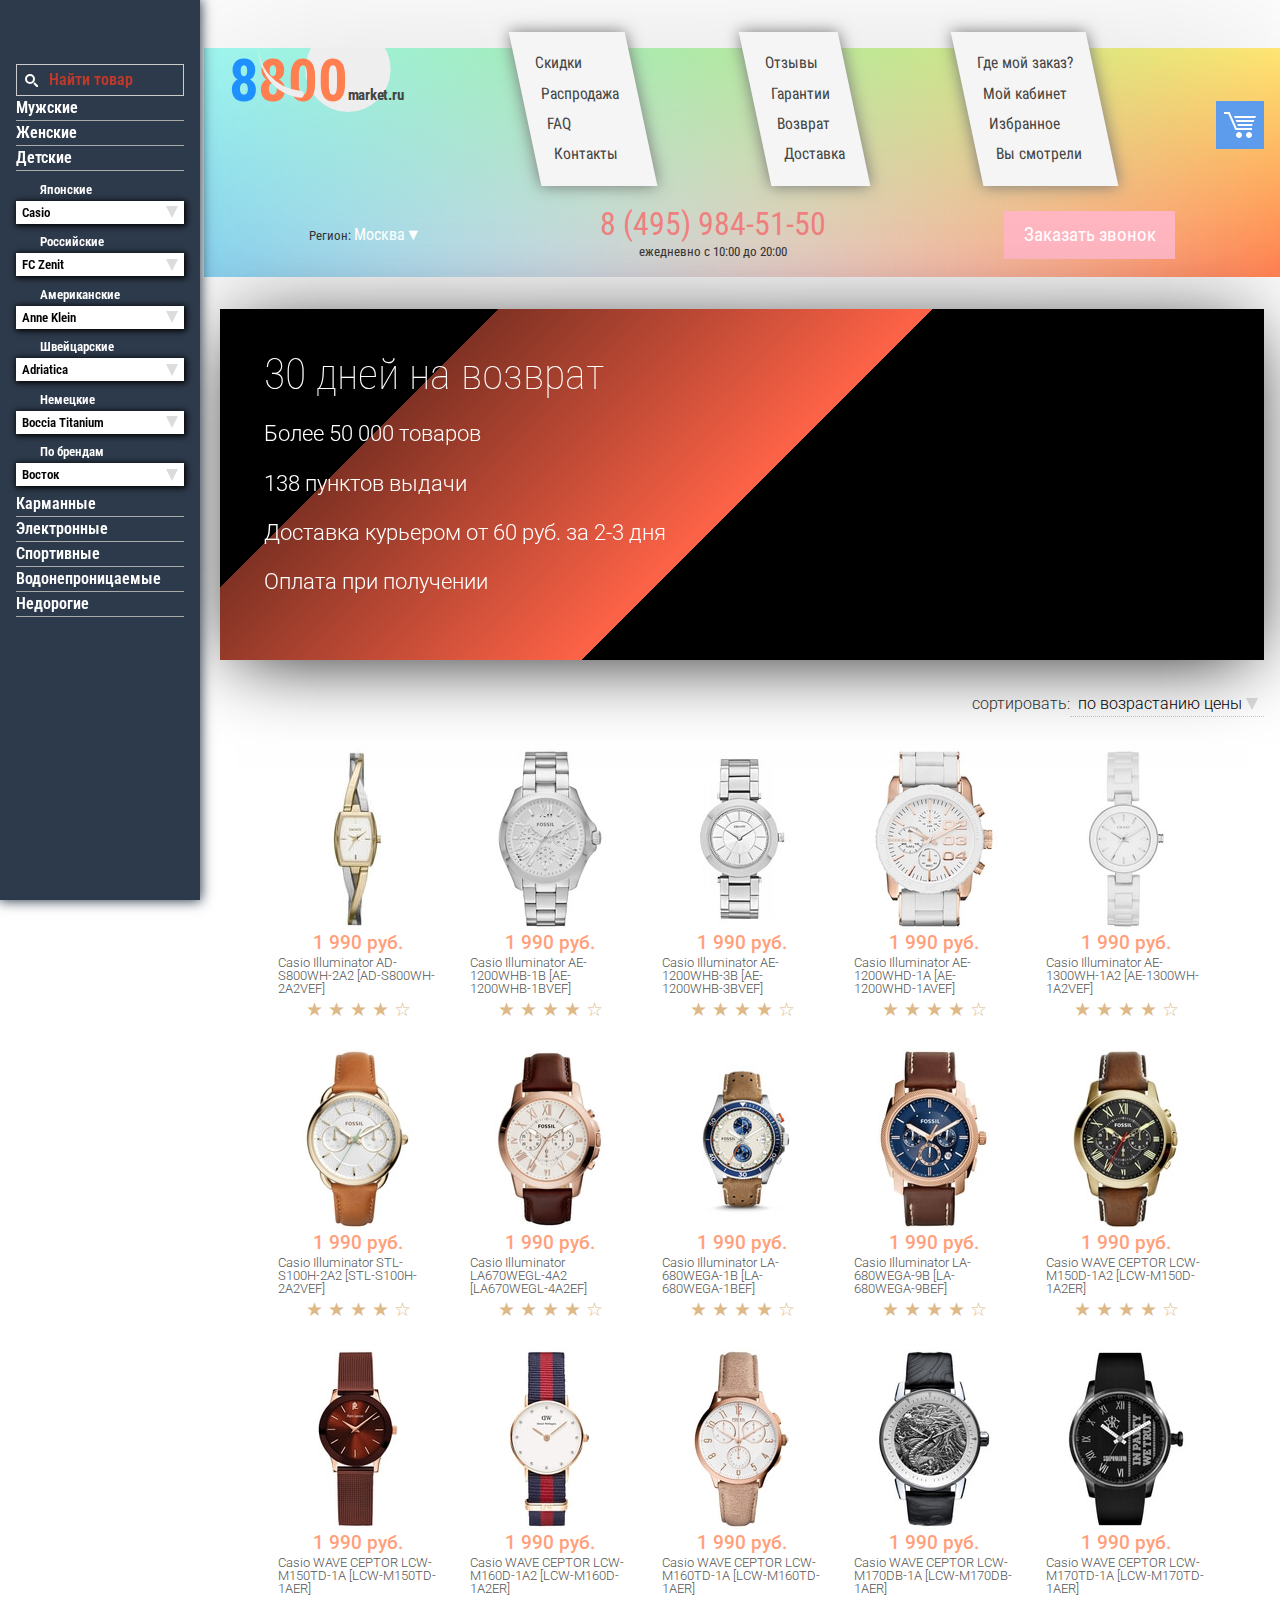
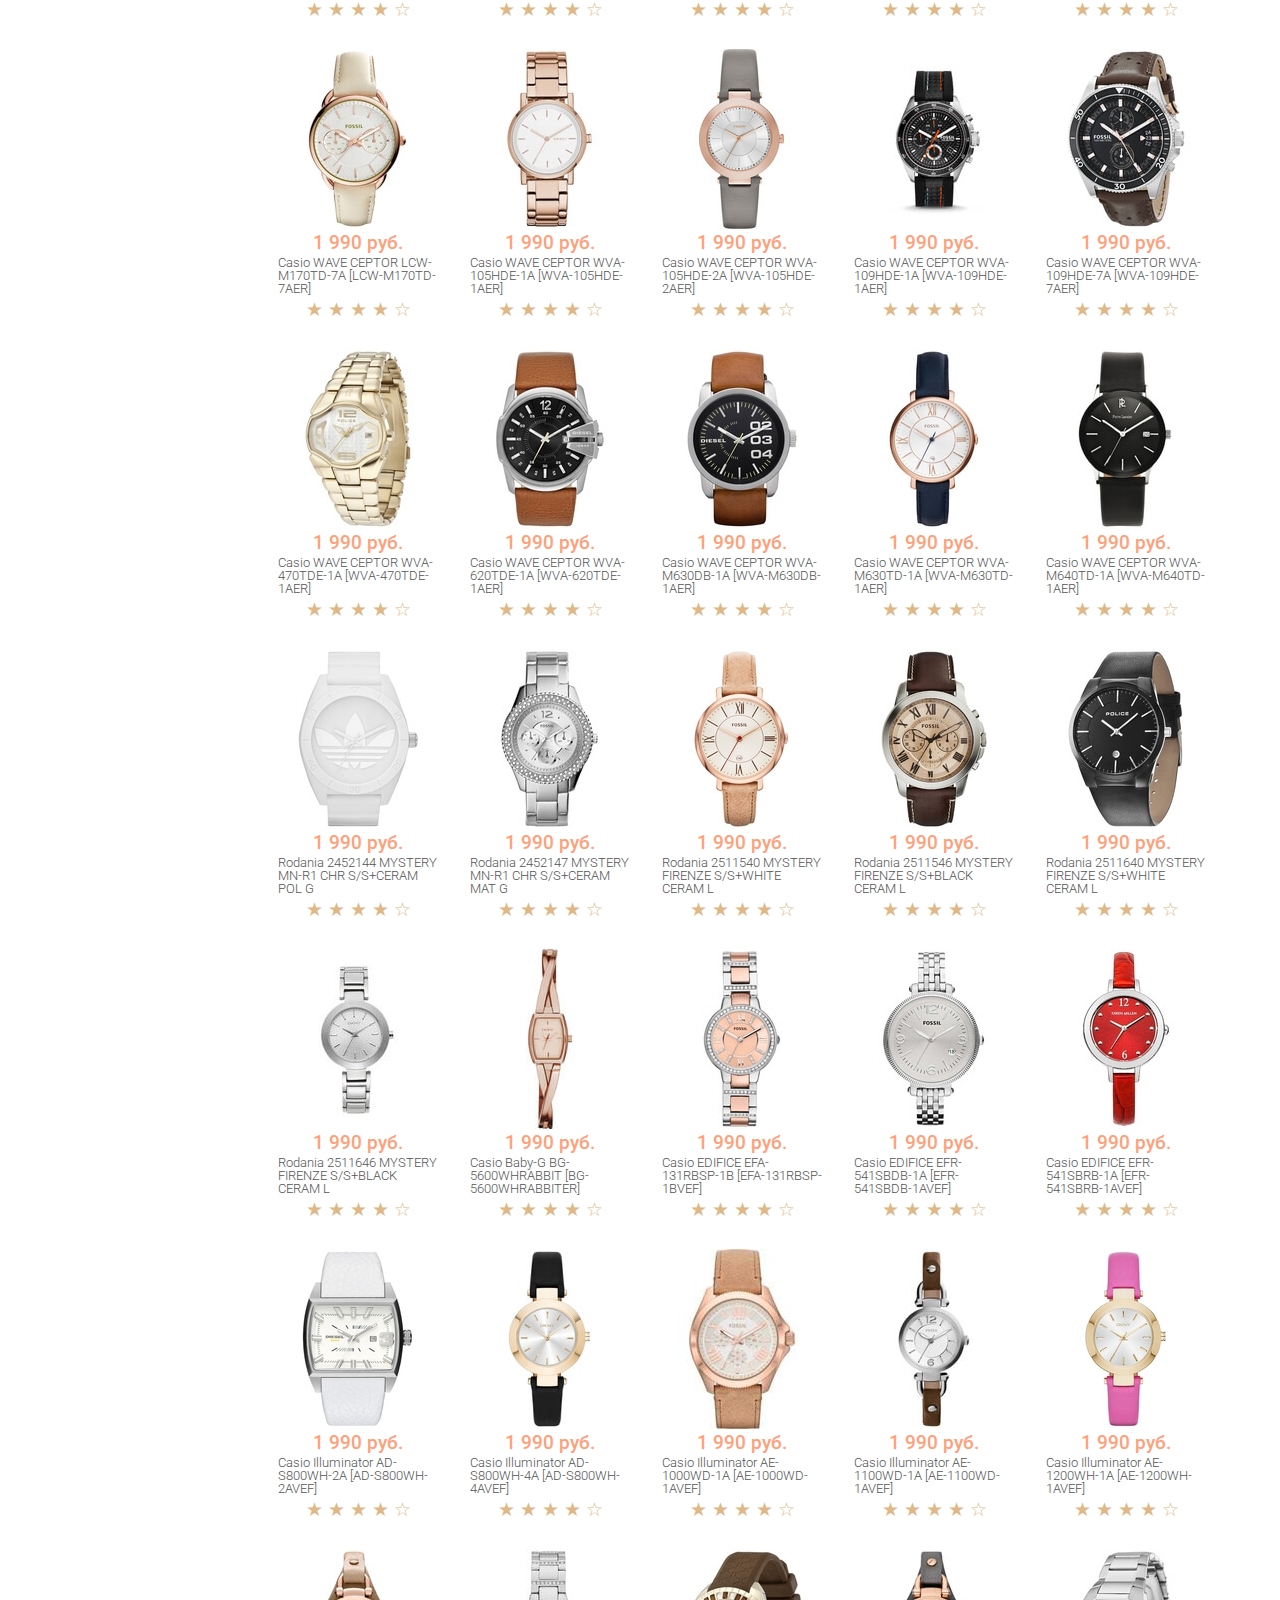
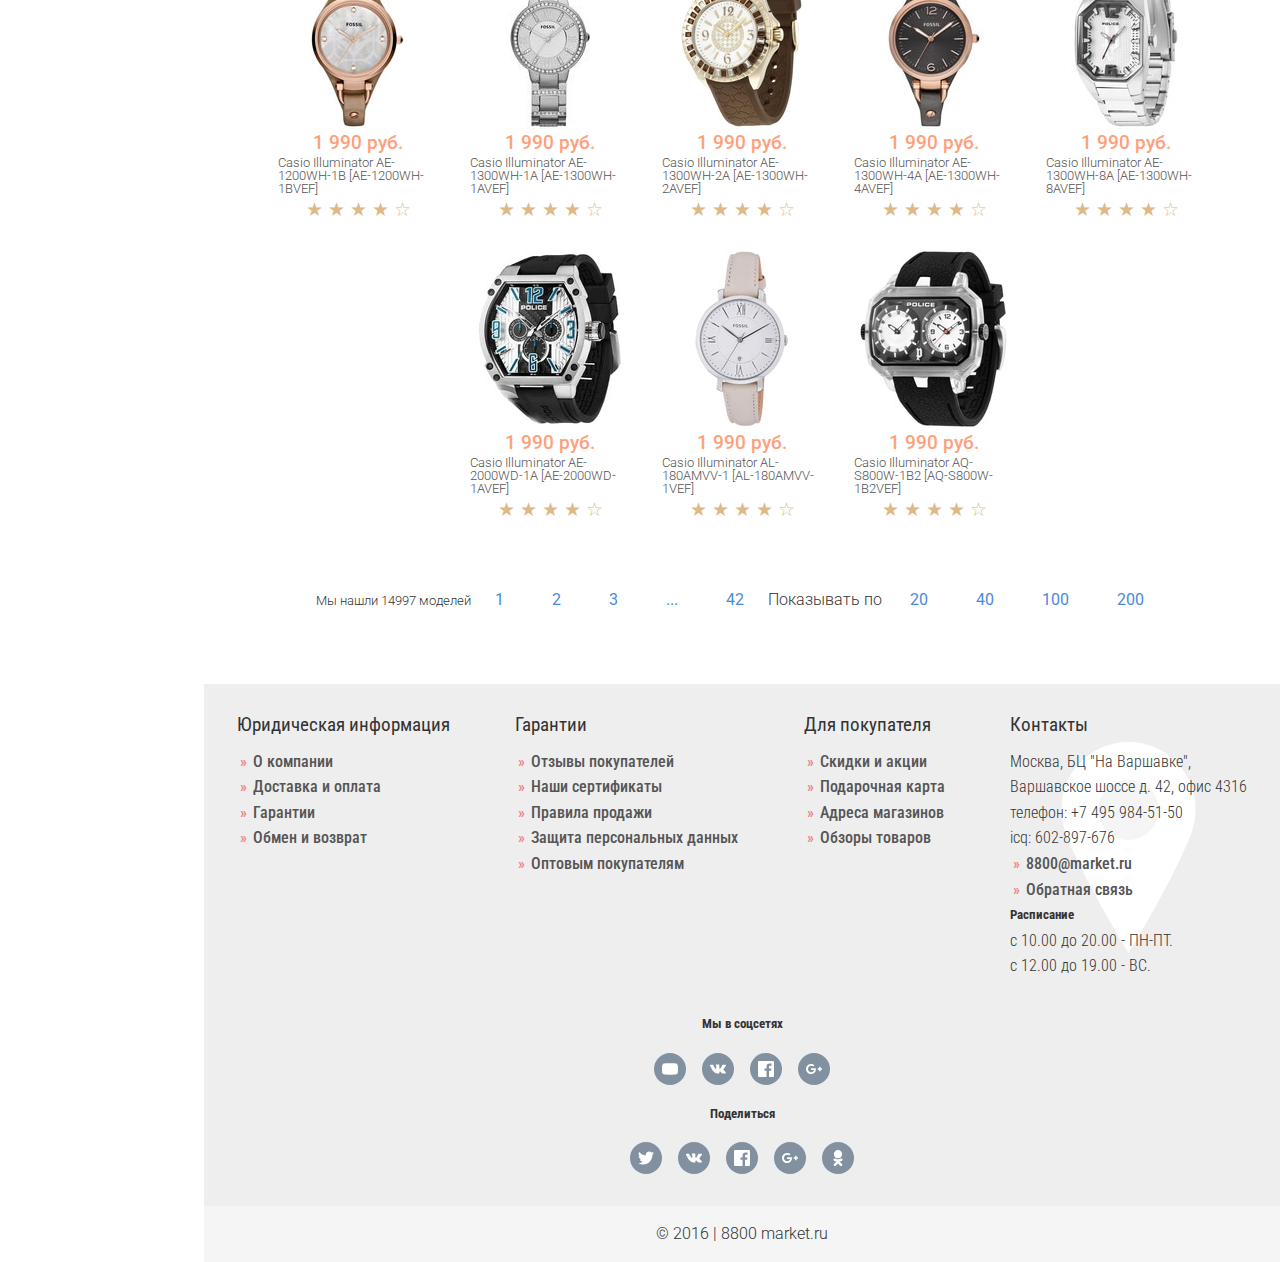
==== commit a4d14a81: "NAV" ====
--- a/index.html
+++ b/index.html
@@ -1,5 +1,3 @@
-<!DOCTYPE html><html lang="ru"><head><meta charset="utf-8"><meta name="viewport" content="width=device-width, initial-scale=1, , user-scalable=no"><meta http-equiv="X-UA-Compatible" content="IE=edge"><title>pageTitle</title><meta name="description" content="pageDescription"><meta name="keywords" content="pageKeywords"><link href="./assets/css/common.css" rel="stylesheet"><link href="https://fonts.googleapis.com/css?family=Roboto+Condensed:300,400,700|Roboto:300,500,700" rel="stylesheet"></head><body><div class="header"><div class="Flex"><a id="logo" href="index.html"><svg xmlns="http://www.w3.org/2000/svg" viewbox="0 0 32 96"><circle cx="64" cy="32" r="64" fill="#EEE"></circle><text text-anchor="middle" x="50%" y="50%" dy="32px" fill="dodgerblue" font-size="88px">8<tspan fill="coral">800</tspan><tspan fill="#444" dy="-2px" font-size="22px">market.ru</tspan></text><g transform=" matrix(0.866, -0.5, 0.25, 0.433, 80, 80)"><path d="M 0,70 A 65,70 0 0,0 65,0 5,5 0 0,1 75,0 75,70 0 0,1 0,70Z" fill="#EEE"></path><animatetransform attributename="transform" type="rotate" from="360 0 0" to="0 0 0" dur="1s" repeatcount="indefinite"></animatetransform></g>
-
-</svg></a><nav><a href="#">Скидки</a><a href="#">Отзывы</a><a href="#">Гарантии</a><a href="#">Возврат</a><a href="#">Доставка</a></nav><nav><a href="#">Где мой заказ?</a><a href="#">Личный кабинет</a><a href="#">Избранное </a><a href="#">Вы смотрели</a></nav><a id="cart" href="cart.html"><svg xmlns="http://www.w3.org/2000/svg" width="32px" height="32px" viewbox="0 0 512 512"><polygon points="447.992,336 181.555,336 69.539,80 0.008,80 0.008,48 90.477,48 202.492,304 447.992,304"></polygon><path d="M287.992,416c0,26.5-21.5,48-48,48s-48-21.5-48-48s21.5-48,48-48S287.992,389.5,287.992,416z"></path><path d="M447.992,416c0,26.5-21.5,48-48,48s-48-21.5-48-48s21.5-48,48-48S447.992,389.5,447.992,416z"></path><polygon points="499.18,144 511.992,112 160.008,112 172.805,144"></polygon><polygon points="211.195,240 223.992,272 447.992,272 460.805,240"></polygon><polygon points="486.398,176 185.602,176 198.398,208 473.586,208"></polygon></svg></a></div><div class="Flex"><div class="toggle-region"><small>Регион:</small><a href="" data-modal="md_regions">Москва</a></div><div class="phone"><a href="">8 (495) 984-51-50</a><small>ежедневно c 10:00 до 20:00</small></div><a href="" data-modal="md_callMe" class="btn">Заказать звонок</a></div></div><!--MODAL--><div id="md_regions" hidden="" class="overlay"><div class="modal"><div class="close"></div><h1>Доставляем по всей России</h1><div class="regions-table"><input type="text" placeholder="     Введите название своего города / населенного пункта" class="search"><a href="">Москва</a><a href="">Санкт-Петербург</a><a href="">Архангельск</a><a href="">Астрахань</a><a href="">Барнаул</a><a href="">Белгород</a><a href="">Брянск</a><a href="">Владикавказ</a><a href="">Волгоград</a><a href="">Воронеж</a><a href="">Иваново</a><a href="">Ирбит</a><a href="">Иркутск</a><a href="">Казань</a><a href="">Калининград</a><a href="">Калуга</a><a href="">Кемерово</a><a href="">Кинешма</a><a href="">Краснодар</a><a href="">Красноярск</a><a href="">Липецк</a><a href="">Майкоп</a><a href="">Массив Мшинская</a><a href="">Михайловка</a><a href="">Михайловск</a><a href="">Невинномысск</a><a href="">Нижний Новгород</a><a href="">Новокузнецк</a><a href="">Новосибирск</a><a href="">Октябрьский</a><a href="">Омск</a><a href="">Оренбург</a><a href="">Орск</a><a href="">Орёл</a><a href="">Пенза</a><a href="">Прокопьевск</a><a href="">Ростов-на-Дону</a><a href="">Рязань</a><a href="">Самара</a><a href="">Саратов</a><a href="">Светлоград</a><a href="">Северск</a><a href="">Симферополь</a><a href="">Ставрополь</a><a href="">Стерлитамак</a><a href="">Сызрань</a><a href="">Таганрог</a><a href="">Тверь</a><a href="">Тольятти</a><a href="">Томск</a><a href="">Тула</a><a href="">Тюмень</a><a href="">Улан-Удэ</a><a href="">Ульяновск</a><a href="">Уфа</a><a href="">Фролово</a><a href="">Хабаровск</a><a href="">Челябинск</a><a href="">Чита</a><a href="">Ярославль</a></div></div></div><div id="md_callMe" hidden="" class="overlay"><div class="modal"><div class="close"></div><h1>Обратный звонок</h1><div class="center"><h2>Введите ваш номер телефона</h2><input type="text" placeholder="номер телефона"><button type="submit">Жду звонка</button></div></div></div><div class="wr_Content"><div id="CrossFade"><img src="assets/img/slider/1.jpg" alt=""><img src="assets/img/slider/2.jpg" alt=""><img src="assets/img/slider/3.jpg" alt=""><img src="assets/img/slider/4.jpg" alt=""><div class="intro"><h1>30 дней на возврат</h1><p>Более 50 000 товаров</p><p>138 пунктов выдачи</p><p>Доставка курьером от 60 руб. за 2-3 дня</p><p>Оплата при получении</p></div></div><form><label class="inline">сортировать:<select><option>по возрастанию цены</option><option>по убыванию цены</option><option>по популярности</option><option>по новинкам</option><option>по скидкам</option></select></label></form><div class="TEST"><a href="tovar.html" class="item"><img src="assets/img/watch/1.jpg" alt=""><p class="price">1 990 руб.</p><p class="name">Casio Illuminator AD-S800WH-2A2 [AD-S800WH-2A2VEF]</p><div class="star">★ ★ ★ ★ ☆</div></a><a href="tovar.html" class="item"><img src="assets/img/watch/2.jpg" alt=""><p class="price">1 990 руб.</p><p class="name">Casio Illuminator AE-1200WHB-1B [AE-1200WHB-1BVEF]</p><div class="star">★ ★ ★ ★ ☆</div></a><a href="tovar.html" class="item"><img src="assets/img/watch/3.jpg" alt=""><p class="price">1 990 руб.</p><p class="name">Casio Illuminator AE-1200WHB-3B [AE-1200WHB-3BVEF]</p><div class="star">★ ★ ★ ★ ☆</div></a><a href="tovar.html" class="item"><img src="assets/img/watch/4.jpg" alt=""><p class="price">1 990 руб.</p><p class="name">Casio Illuminator AE-1200WHD-1A [AE-1200WHD-1AVEF]</p><div class="star">★ ★ ★ ★ ☆</div></a><a href="tovar.html" class="item"><img src="assets/img/watch/5.jpg" alt=""><p class="price">1 990 руб.</p><p class="name">Casio Illuminator AE-1300WH-1A2 [AE-1300WH-1A2VEF]</p><div class="star">★ ★ ★ ★ ☆</div></a><a href="tovar.html" class="item"><img src="assets/img/watch/6.jpg" alt=""><p class="price">1 990 руб.</p><p class="name">Casio Illuminator STL-S100H-2A2 [STL-S100H-2A2VEF]</p><div class="star">★ ★ ★ ★ ☆</div></a><a href="tovar.html" class="item"><img src="assets/img/watch/7.jpg" alt=""><p class="price">1 990 руб.</p><p class="name">Casio Illuminator LA670WEGL-4A2 [LA670WEGL-4A2EF]</p><div class="star">★ ★ ★ ★ ☆</div></a><a href="tovar.html" class="item"><img src="assets/img/watch/8.jpg" alt=""><p class="price">1 990 руб.</p><p class="name">Casio Illuminator LA-680WEGA-1B [LA-680WEGA-1BEF]</p><div class="star">★ ★ ★ ★ ☆</div></a><a href="tovar.html" class="item"><img src="assets/img/watch/9.jpg" alt=""><p class="price">1 990 руб.</p><p class="name">Casio Illuminator LA-680WEGA-9B [LA-680WEGA-9BEF]</p><div class="star">★ ★ ★ ★ ☆</div></a><a href="tovar.html" class="item"><img src="assets/img/watch/10.jpg" alt=""><p class="price">1 990 руб.</p><p class="name">Casio WAVE CEPTOR LCW-M150D-1A2 [LCW-M150D-1A2ER]</p><div class="star">★ ★ ★ ★ ☆</div></a><a href="tovar.html" class="item"><img src="assets/img/watch/11.jpg" alt=""><p class="price">1 990 руб.</p><p class="name">Casio WAVE CEPTOR LCW-M150TD-1A [LCW-M150TD-1AER]</p><div class="star">★ ★ ★ ★ ☆</div></a><a href="tovar.html" class="item"><img src="assets/img/watch/12.jpg" alt=""><p class="price">1 990 руб.</p><p class="name">Casio WAVE CEPTOR LCW-M160D-1A2 [LCW-M160D-1A2ER]</p><div class="star">★ ★ ★ ★ ☆</div></a><a href="tovar.html" class="item"><img src="assets/img/watch/13.jpg" alt=""><p class="price">1 990 руб.</p><p class="name">Casio WAVE CEPTOR LCW-M160TD-1A [LCW-M160TD-1AER]</p><div class="star">★ ★ ★ ★ ☆</div></a><a href="tovar.html" class="item"><img src="assets/img/watch/14.jpg" alt=""><p class="price">1 990 руб.</p><p class="name">Casio WAVE CEPTOR LCW-M170DB-1A [LCW-M170DB-1AER]</p><div class="star">★ ★ ★ ★ ☆</div></a><a href="tovar.html" class="item"><img src="assets/img/watch/15.jpg" alt=""><p class="price">1 990 руб.</p><p class="name">Casio WAVE CEPTOR LCW-M170TD-1A [LCW-M170TD-1AER]</p><div class="star">★ ★ ★ ★ ☆</div></a><a href="tovar.html" class="item"><img src="assets/img/watch/16.jpg" alt=""><p class="price">1 990 руб.</p><p class="name">Casio WAVE CEPTOR LCW-M170TD-7A [LCW-M170TD-7AER]</p><div class="star">★ ★ ★ ★ ☆</div></a><a href="tovar.html" class="item"><img src="assets/img/watch/17.jpg" alt=""><p class="price">1 990 руб.</p><p class="name">Casio WAVE CEPTOR WVA-105HDE-1A [WVA-105HDE-1AER]</p><div class="star">★ ★ ★ ★ ☆</div></a><a href="tovar.html" class="item"><img src="assets/img/watch/18.jpg" alt=""><p class="price">1 990 руб.</p><p class="name">Casio WAVE CEPTOR WVA-105HDE-2A [WVA-105HDE-2AER]</p><div class="star">★ ★ ★ ★ ☆</div></a><a href="tovar.html" class="item"><img src="assets/img/watch/19.jpg" alt=""><p class="price">1 990 руб.</p><p class="name">Casio WAVE CEPTOR WVA-109HDE-1A [WVA-109HDE-1AER]</p><div class="star">★ ★ ★ ★ ☆</div></a><a href="tovar.html" class="item"><img src="assets/img/watch/20.jpg" alt=""><p class="price">1 990 руб.</p><p class="name">Casio WAVE CEPTOR WVA-109HDE-7A [WVA-109HDE-7AER]</p><div class="star">★ ★ ★ ★ ☆</div></a><a href="tovar.html" class="item"><img src="assets/img/watch/21.jpg" alt=""><p class="price">1 990 руб.</p><p class="name">Casio WAVE CEPTOR WVA-470TDE-1A [WVA-470TDE-1AER]</p><div class="star">★ ★ ★ ★ ☆</div></a><a href="tovar.html" class="item"><img src="assets/img/watch/22.jpg" alt=""><p class="price">1 990 руб.</p><p class="name">Casio WAVE CEPTOR WVA-620TDE-1A [WVA-620TDE-1AER]</p><div class="star">★ ★ ★ ★ ☆</div></a><a href="tovar.html" class="item"><img src="assets/img/watch/23.jpg" alt=""><p class="price">1 990 руб.</p><p class="name">Casio WAVE CEPTOR WVA-M630DB-1A [WVA-M630DB-1AER]</p><div class="star">★ ★ ★ ★ ☆</div></a><a href="tovar.html" class="item"><img src="assets/img/watch/24.jpg" alt=""><p class="price">1 990 руб.</p><p class="name">Casio WAVE CEPTOR WVA-M630TD-1A [WVA-M630TD-1AER]</p><div class="star">★ ★ ★ ★ ☆</div></a><a href="tovar.html" class="item"><img src="assets/img/watch/25.jpg" alt=""><p class="price">1 990 руб.</p><p class="name">Casio WAVE CEPTOR WVA-M640TD-1A [WVA-M640TD-1AER]</p><div class="star">★ ★ ★ ★ ☆</div></a><a href="tovar.html" class="item"><img src="assets/img/watch/26.jpg" alt=""><p class="price">1 990 руб.</p><p class="name">Rodania 2452144 MYSTERY MN-R1 CHR S/S+CERAM POL G</p><div class="star">★ ★ ★ ★ ☆</div></a><a href="tovar.html" class="item"><img src="assets/img/watch/27.jpg" alt=""><p class="price">1 990 руб.</p><p class="name">Rodania 2452147 MYSTERY MN-R1 CHR S/S+CERAM MAT G</p><div class="star">★ ★ ★ ★ ☆</div></a><a href="tovar.html" class="item"><img src="assets/img/watch/28.jpg" alt=""><p class="price">1 990 руб.</p><p class="name">Rodania 2511540 MYSTERY FIRENZE S/S+WHITE CERAM L</p><div class="star">★ ★ ★ ★ ☆</div></a><a href="tovar.html" class="item"><img src="assets/img/watch/29.jpg" alt=""><p class="price">1 990 руб.</p><p class="name">Rodania 2511546 MYSTERY FIRENZE S/S+BLACK CERAM L</p><div class="star">★ ★ ★ ★ ☆</div></a><a href="tovar.html" class="item"><img src="assets/img/watch/30.jpg" alt=""><p class="price">1 990 руб.</p><p class="name">Rodania 2511640 MYSTERY FIRENZE S/S+WHITE CERAM L</p><div class="star">★ ★ ★ ★ ☆</div></a><a href="tovar.html" class="item"><img src="assets/img/watch/31.jpg" alt=""><p class="price">1 990 руб.</p><p class="name">Rodania 2511646 MYSTERY FIRENZE S/S+BLACK CERAM L</p><div class="star">★ ★ ★ ★ ☆</div></a><a href="tovar.html" class="item"><img src="assets/img/watch/32.jpg" alt=""><p class="price">1 990 руб.</p><p class="name">Casio Baby-G BG-5600WHRABBIT [BG-5600WHRABBITER]</p><div class="star">★ ★ ★ ★ ☆</div></a><a href="tovar.html" class="item"><img src="assets/img/watch/33.jpg" alt=""><p class="price">1 990 руб.</p><p class="name">Casio EDIFICE EFA-131RBSP-1B [EFA-131RBSP-1BVEF]</p><div class="star">★ ★ ★ ★ ☆</div></a><a href="tovar.html" class="item"><img src="assets/img/watch/34.jpg" alt=""><p class="price">1 990 руб.</p><p class="name">Casio EDIFICE EFR-541SBDB-1A [EFR-541SBDB-1AVEF]</p><div class="star">★ ★ ★ ★ ☆</div></a><a href="tovar.html" class="item"><img src="assets/img/watch/35.jpg" alt=""><p class="price">1 990 руб.</p><p class="name">Casio EDIFICE EFR-541SBRB-1A [EFR-541SBRB-1AVEF]</p><div class="star">★ ★ ★ ★ ☆</div></a><a href="tovar.html" class="item"><img src="assets/img/watch/36.jpg" alt=""><p class="price">1 990 руб.</p><p class="name">Casio Illuminator AD-S800WH-2A [AD-S800WH-2AVEF]</p><div class="star">★ ★ ★ ★ ☆</div></a><a href="tovar.html" class="item"><img src="assets/img/watch/37.jpg" alt=""><p class="price">1 990 руб.</p><p class="name">Casio Illuminator AD-S800WH-4A [AD-S800WH-4AVEF]</p><div class="star">★ ★ ★ ★ ☆</div></a><a href="tovar.html" class="item"><img src="assets/img/watch/38.jpg" alt=""><p class="price">1 990 руб.</p><p class="name">Casio Illuminator AE-1000WD-1A [AE-1000WD-1AVEF]</p><div class="star">★ ★ ★ ★ ☆</div></a><a href="tovar.html" class="item"><img src="assets/img/watch/39.jpg" alt=""><p class="price">1 990 руб.</p><p class="name">Casio Illuminator AE-1100WD-1A [AE-1100WD-1AVEF]</p><div class="star">★ ★ ★ ★ ☆</div></a><a href="tovar.html" class="item"><img src="assets/img/watch/40.jpg" alt=""><p class="price">1 990 руб.</p><p class="name">Casio Illuminator AE-1200WH-1A [AE-1200WH-1AVEF]</p><div class="star">★ ★ ★ ★ ☆</div></a><a href="tovar.html" class="item"><img src="assets/img/watch/41.jpg" alt=""><p class="price">1 990 руб.</p><p class="name">Casio Illuminator AE-1200WH-1B [AE-1200WH-1BVEF]</p><div class="star">★ ★ ★ ★ ☆</div></a><a href="tovar.html" class="item"><img src="assets/img/watch/42.jpg" alt=""><p class="price">1 990 руб.</p><p class="name">Casio Illuminator AE-1300WH-1A [AE-1300WH-1AVEF]</p><div class="star">★ ★ ★ ★ ☆</div></a><a href="tovar.html" class="item"><img src="assets/img/watch/43.jpg" alt=""><p class="price">1 990 руб.</p><p class="name">Casio Illuminator AE-1300WH-2A [AE-1300WH-2AVEF]</p><div class="star">★ ★ ★ ★ ☆</div></a><a href="tovar.html" class="item"><img src="assets/img/watch/44.jpg" alt=""><p class="price">1 990 руб.</p><p class="name">Casio Illuminator AE-1300WH-4A [AE-1300WH-4AVEF]</p><div class="star">★ ★ ★ ★ ☆</div></a><a href="tovar.html" class="item"><img src="assets/img/watch/45.jpg" alt=""><p class="price">1 990 руб.</p><p class="name">Casio Illuminator AE-1300WH-8A [AE-1300WH-8AVEF]</p><div class="star">★ ★ ★ ★ ☆</div></a><a href="tovar.html" class="item"><img src="assets/img/watch/46.jpg" alt=""><p class="price">1 990 руб.</p><p class="name">Casio Illuminator AE-2000WD-1A [AE-2000WD-1AVEF]</p><div class="star">★ ★ ★ ★ ☆</div></a><a href="tovar.html" class="item"><img src="assets/img/watch/47.jpg" alt=""><p class="price">1 990 руб.</p><p class="name">Casio Illuminator AL-180AMVV-1 [AL-180AMVV-1VEF]</p><div class="star">★ ★ ★ ★ ☆</div></a><a href="tovar.html" class="item"><img src="assets/img/watch/48.jpg" alt=""><p class="price">1 990 руб.</p><p class="name">Casio Illuminator AQ-S800W-1B2 [AQ-S800W-1B2VEF]</p><div class="star">★ ★ ★ ★ ☆</div></a></div><div class="paginator"><p><small>Мы нашли 14997 моделей</small><a href="">1</a><a href="">2</a><a href="">3</a><a href="">...</a><a href="">42</a></p><p>Показывать по <a href="">20</a><a href="">40</a><a href="">100</a><a href="">200</a></p></div></div><div class="filters-icon">☰</div><div class="filters"><input type="text" placeholder="      Найти товар" class="search"><nav><a href="">Мужские</a><a href="">Женские</a><a href="">Детские</a></nav><form><label>Японские<select><option>Casio</option><option>Casio G-Shock</option><option>Citizen</option><option>J. Springs</option><option>Orient</option><option>Q&amp;Q</option></select></label><label>Российские<select><option>FC Zenit</option><option>Level</option><option>VECTOR</option><option>Восток</option><option>Восток Командирские</option><option>Заря</option><option>Комета</option><option>Луч</option><option>Михаил Москвин</option><option>Нестеров</option><option>Полёт</option><option>Полёт Президент</option><option>Romanoff</option><option>РОССИЯ</option><option>Слава</option><option>Спецназ</option><option>Спутник Престиж</option><option>Штурманские</option><option>Электроника</option></select></label><label>Американские<select><option>Anne Klein</option><option>Bulova</option><option>Disney</option><option>Ingersoll</option><option>Stuhrling</option><option>Timex</option></select></label><label>Швейцарские<select><option>Adriatica</option><option>Alfex</option><option>Appella</option><option>Atlantic</option><option>Blauling</option><option>Candino</option><option>Cover</option><option>Deep Blue</option><option>Doxa</option><option>Epos</option><option>GC</option><option>Jean Marcel</option><option>Jowissa</option><option>Kolber</option><option>L Duchen</option><option>Le Chic</option><option>Mathey Tissot</option><option>Nautica</option><option>Philip Laurence</option><option>Pierre Ricaud</option><option>Remark</option><option>Rodania</option><option>Sauvage</option><option>Swiss Eagle</option><option>Swiss Military by Chrono</option><option>Swiss Military Hanowa</option><option>Taller</option><option>Titoni</option><option>Wainer</option></select></label><label>Немецкие<select><option>Boccia Titanium</option><option>Bruno Sohnle</option><option>Carucci</option><option>Dufa</option><option>Just</option><option>Limit</option><option>Steinmeyer</option></select></label><label>По брендам<select><option>Восток</option><option>Заря</option><option>Комета</option><option>Луч</option><option>Михаил Москвин</option><option>Нестеров</option><option>Полёт</option><option>РОССИЯ</option><option>РФС</option><option>Слава</option><option>Спецназ</option><option>Спутник Престиж</option><option>Штурманские</option><option>Электроника</option><option>Adidas</option><option>Adriatica</option><option>Alfex</option><option>Anne Klein</option><option>Appella</option><option>Atlantic</option><option>AVI-8</option><option>Ben Sherman</option><option>Blauling</option><option>Blumarine</option><option>Boccia Titanium</option><option>Bruno Sohnle</option><option>Bulova</option><option>Candino</option><option>Carucci</option><option>Casio</option><option>Chronotech</option><option>Citizen</option><option>Cooc</option><option>Cover</option><option>Daniel Wellington</option><option>Danish Design</option><option>Deep Blue</option><option>Detomaso</option><option>Diesel</option><option>Disney by RFS</option><option>DKNY</option><option>Doxa</option><option>Dufa</option><option>Elite</option><option>Emporio Armani</option><option>ENE</option><option>Epos</option><option>Esprit</option><option>Essence</option><option>Fabler</option><option>FC Zenit</option><option>Fossil</option><option>French Connection</option><option>GC</option><option>GO Girl Only</option><option>Gryon</option><option>Guardo</option><option>Guess</option><option>Ingersoll</option><option>InTimes</option><option>J. Springs</option><option>Jacques Lemans</option><option>Jean Marcel</option><option>Jordan Kerr</option><option>Jowissa</option><option>Just</option><option>Kahuna</option><option>Karen Millen</option><option>Kolber</option><option>L Duchen</option><option>LAROS</option><option>Le Chic</option><option>Level</option><option>Limit</option><option>Link</option><option>Locman</option><option>Mark Maddox</option><option>Mathey Tissot</option><option>Morgan</option><option>Moschino</option><option>Nautica</option><option>Nowley</option><option>Omax</option><option>Orient</option><option>Perfect</option><option>Philip Laurence</option><option>Pierre Lannier</option><option>Pierre Ricaud</option><option>Police</option><option>Puma</option><option>Q&amp;Q</option><option>Quantum</option><option>Reebok</option><option>Remark</option><option>Rodania</option><option>Romanoff</option><option>Romanson</option><option>Royal London</option><option>Sauvage</option><option>Skagen</option><option>Steinmeyer</option><option>STORM</option><option>Stuhrling</option><option>SUUNTO</option><option>Swiss Eagle</option><option>Swiss Military by Chrono</option><option>Swiss Military Hanowa</option><option>Taller</option><option>33 Element</option><option>Thomas Earnshaw</option><option>Timestar</option><option>Timex</option><option>Titoni</option><option>Valeri</option><option>VECTOR</option><option>Versus</option><option>Wainer</option><option>Yonger</option></select></label></form><nav><a href="">Карманные</a><a href="">Электронные</a><a href="">Спортивные</a><a href="">Водонепроницаемые</a><a href="">Недорогие</a></nav></div><footer><nav><h3>Юридическая информация</h3><a href="#">О компании</a><a href="#">Доставка и оплата</a><a href="#">Гарантии</a><a href="#">Обмен и возврат</a></nav><nav><h3>Гарантии</h3><a href="#">Отзывы покупателей</a><a href="#">Наши сертификаты</a><a href="#">Правила продажи</a><a href="#">Защита персональных данных</a><a href="#">Оптовым покупателям</a></nav><nav><h3>Для покупателя</h3><a href="#">Скидки и акции</a><a href="#">Подарочная карта</a><a href="#">Адреса магазинов</a><a href="#">Обзоры товаров</a></nav><address><h3>Контакты</h3>Москва, БЦ "На Варшавке",<br>Варшавское шоссе д. 42, офис 4316<br>телефон: +7 495 984-51-50<br>icq: 602-897-676<br><a href="#">8800@market.ru</a><a href="#">Обратная связь</a><h5>Расписание</h5>с 10.00 до 20.00 - ПН-ПТ. <br>с 12.00 до 19.00 - ВС. 	</address><div class="socials"><h5>Мы в соцсетях</h5><div class="socials-set"><a href="https://www.youtube.com/user/presidentwatches"><svg class="icon"><use xmlns:xlink="http://www.w3.org/1999/xlink" xlink:href="#icon_youtube" x="0" y="0"></use></svg></a><a href="https://vk.com/public125188473"><svg class="icon"><use xmlns:xlink="http://www.w3.org/1999/xlink" xlink:href="#icon_vk"></use></svg></a><a href="https://www.facebook.com/pwatches"><svg class="icon"><use xmlns:xlink="http://www.w3.org/1999/xlink" xlink:href="#icon_fb"></use></svg></a><a href="https://plus.google.com/u/0/+presidentwatches/about"><svg class="icon"><use xmlns:xlink="http://www.w3.org/1999/xlink" xlink:href="#icon_googleplus"></use></svg></a></div><h5>Поделиться</h5><div class="socials-set"><a href="https://twitter.com/share?url=[URL]&amp;text=[TITLE]" onclick="javascript:window.open(this.href,'', 'menubar=no,toolbar=no,resizable=yes,scrollbars=yes,height=400,width=320');return false;"><svg class="icon"><use xmlns:xlink="http://www.w3.org/1999/xlink" xlink:href="#icon_twitter"></use></svg></a><a href="http://vk.com/share.php?url=[URL]&amp;title=[TITLE]&amp;description=[DESC]&amp;image=[IMAGE]&amp;noparse=true" onclick="javascript:window.open(this.href,'', 'menubar=no,toolbar=no,resizable=yes,scrollbars=yes,height=400,width=320');return false;"><svg class="icon"><use xmlns:xlink="http://www.w3.org/1999/xlink" xlink:href="#icon_vk"></use></svg></a><a href="http://www.facebook.com/sharer.php?u=http://bit.ly/FBshareArticle" onclick="javascript:window.open(this.href,'', 'menubar=no,toolbar=no,resizable=yes,scrollbars=yes,height=400,width=320');return false;"><svg class="icon"><use xmlns:xlink="http://www.w3.org/1999/xlink" xlink:href="#icon_fb"></use></svg></a><a href="https://plus.google.com/share?url=[URL]" onclick="javascript:window.open(this.href,'', 'menubar=no,toolbar=no,resizable=yes,scrollbars=yes,height=400,width=320');return false;"><svg class="icon"><use xmlns:xlink="http://www.w3.org/1999/xlink" xlink:href="#icon_googleplus"></use></svg></a><a href="http://www.odnoklassniki.ru/dk?st.cmd=addShare&amp;st.s=1&amp;st._surl=[URL]&amp;st.comments=[TITLE]" onclick="javascript:window.open(this.href,'', 'menubar=no,toolbar=no,resizable=yes,scrollbars=yes,height=400,width=320');return false;"><svg class="icon"><use xmlns:xlink="http://www.w3.org/1999/xlink" xlink:href="#icon_ok"></use></svg></a>
+<!DOCTYPE html><html lang="ru"><head><meta charset="utf-8"><meta name="viewport" content="width=device-width, initial-scale=1, , user-scalable=no"><meta http-equiv="X-UA-Compatible" content="IE=edge"><title>pageTitle</title><meta name="description" content="pageDescription"><meta name="keywords" content="pageKeywords"><link href="./assets/css/common.css" rel="stylesheet"><link href="https://fonts.googleapis.com/css?family=Roboto+Condensed:300,400,700|Roboto:300,500,700" rel="stylesheet"></head><body><div class="header"><div class="Flex"><a id="logo" href="index.html"><svg xmlns="http://www.w3.org/2000/svg" viewbox="0 0 32 96"><circle cx="64" cy="32" r="64" fill="#EEE"></circle><text text-anchor="middle" x="50%" y="50%" dy="32px" fill="dodgerblue" font-size="88px">8<tspan fill="coral">800</tspan><tspan fill="#444" dy="-2px" font-size="22px">market.ru</tspan></text><g transform=" matrix(0.866, -0.5, 0.25, 0.433, 80, 80)"><path d="M 0,70 A 65,70 0 0,0 65,0 5,5 0 0,1 75,0 75,70 0 0,1 0,70Z" fill="#EEE"></path><animatetransform attributename="transform" type="rotate" from="360 0 0" to="0 0 0" dur="1s" repeatcount="indefinite"></animatetransform></g></svg></a><nav class="test"><a href="#">Скидки</a><a href="#">Распродажа</a><a href="#">FAQ</a><a href="#">Контакты</a></nav><nav class="test"><a href="#">Отзывы</a><a href="#">Гарантии</a><a href="#">Возврат</a><a href="#">Доставка</a></nav><nav class="test"><a href="#">Где мой заказ?</a><a href="#">Мой кабинет</a><a href="#">Избранное </a><a href="#">Вы смотрели</a></nav><a id="cart" href="cart.html"><svg xmlns="http://www.w3.org/2000/svg" width="32px" height="32px" viewbox="0 0 512 512"><polygon points="447.992,336 181.555,336 69.539,80 0.008,80 0.008,48 90.477,48 202.492,304 447.992,304"></polygon><path d="M287.992,416c0,26.5-21.5,48-48,48s-48-21.5-48-48s21.5-48,48-48S287.992,389.5,287.992,416z"></path><path d="M447.992,416c0,26.5-21.5,48-48,48s-48-21.5-48-48s21.5-48,48-48S447.992,389.5,447.992,416z"></path><polygon points="499.18,144 511.992,112 160.008,112 172.805,144"></polygon><polygon points="211.195,240 223.992,272 447.992,272 460.805,240"></polygon><polygon points="486.398,176 185.602,176 198.398,208 473.586,208"></polygon></svg></a></div><div class="Flex"><div class="toggle-region"><small>Регион: </small><a href="" data-modal="md_regions">Москва</a></div><div class="phone"><a href="">8 (495) 984-51-50</a><small>ежедневно c 10:00 до 20:00</small></div><a href="" data-modal="md_callMe" class="btn">Заказать звонок</a></div></div><!--MODAL--><div id="md_regions" hidden="" class="overlay"><div class="modal"><div class="close"></div><h1>Доставляем по всей России</h1><div class="regions-table"><input type="text" placeholder="     Введите название своего города / населенного пункта" class="search"><a href="">Москва</a><a href="">Санкт-Петербург</a><a href="">Архангельск</a><a href="">Астрахань</a><a href="">Барнаул</a><a href="">Белгород</a><a href="">Брянск</a><a href="">Владикавказ</a><a href="">Волгоград</a><a href="">Воронеж</a><a href="">Иваново</a><a href="">Ирбит</a><a href="">Иркутск</a><a href="">Казань</a><a href="">Калининград</a><a href="">Калуга</a><a href="">Кемерово</a><a href="">Кинешма</a><a href="">Краснодар</a><a href="">Красноярск</a><a href="">Липецк</a><a href="">Майкоп</a><a href="">Массив Мшинская</a><a href="">Михайловка</a><a href="">Михайловск</a><a href="">Невинномысск</a><a href="">Нижний Новгород</a><a href="">Новокузнецк</a><a href="">Новосибирск</a><a href="">Октябрьский</a><a href="">Омск</a><a href="">Оренбург</a><a href="">Орск</a><a href="">Орёл</a><a href="">Пенза</a><a href="">Прокопьевск</a><a href="">Ростов-на-Дону</a><a href="">Рязань</a><a href="">Самара</a><a href="">Саратов</a><a href="">Светлоград</a><a href="">Северск</a><a href="">Симферополь</a><a href="">Ставрополь</a><a href="">Стерлитамак</a><a href="">Сызрань</a><a href="">Таганрог</a><a href="">Тверь</a><a href="">Тольятти</a><a href="">Томск</a><a href="">Тула</a><a href="">Тюмень</a><a href="">Улан-Удэ</a><a href="">Ульяновск</a><a href="">Уфа</a><a href="">Фролово</a><a href="">Хабаровск</a><a href="">Челябинск</a><a href="">Чита</a><a href="">Ярославль</a></div></div></div><div id="md_callMe" hidden="" class="overlay"><div class="modal"><div class="close"></div><h1>Обратный звонок</h1><div class="center"><h2>Введите ваш номер телефона</h2><input type="text" placeholder="номер телефона"><button type="submit">Жду звонка</button></div></div></div><div class="wr_Content"><div id="CrossFade"><img src="assets/img/slider/1.jpg" alt=""><img src="assets/img/slider/2.jpg" alt=""><img src="assets/img/slider/3.jpg" alt=""><img src="assets/img/slider/4.jpg" alt=""><div class="intro"><h1>30 дней на возврат</h1><p>Более 50 000 товаров</p><p>138 пунктов выдачи</p><p>Доставка курьером от 60 руб. за 2-3 дня</p><p>Оплата при получении</p></div></div><form><label class="inline">сортировать:<select><option>по возрастанию цены</option><option>по убыванию цены</option><option>по популярности</option><option>по новинкам</option><option>по скидкам</option></select></label></form><div class="TEST"><a href="tovar.html" class="item"><img src="assets/img/watch/1.jpg" alt=""><p class="price">1 990 руб.</p><p class="name">Casio Illuminator AD-S800WH-2A2 [AD-S800WH-2A2VEF]</p><div class="star">★ ★ ★ ★ ☆</div></a><a href="tovar.html" class="item"><img src="assets/img/watch/2.jpg" alt=""><p class="price">1 990 руб.</p><p class="name">Casio Illuminator AE-1200WHB-1B [AE-1200WHB-1BVEF]</p><div class="star">★ ★ ★ ★ ☆</div></a><a href="tovar.html" class="item"><img src="assets/img/watch/3.jpg" alt=""><p class="price">1 990 руб.</p><p class="name">Casio Illuminator AE-1200WHB-3B [AE-1200WHB-3BVEF]</p><div class="star">★ ★ ★ ★ ☆</div></a><a href="tovar.html" class="item"><img src="assets/img/watch/4.jpg" alt=""><p class="price">1 990 руб.</p><p class="name">Casio Illuminator AE-1200WHD-1A [AE-1200WHD-1AVEF]</p><div class="star">★ ★ ★ ★ ☆</div></a><a href="tovar.html" class="item"><img src="assets/img/watch/5.jpg" alt=""><p class="price">1 990 руб.</p><p class="name">Casio Illuminator AE-1300WH-1A2 [AE-1300WH-1A2VEF]</p><div class="star">★ ★ ★ ★ ☆</div></a><a href="tovar.html" class="item"><img src="assets/img/watch/6.jpg" alt=""><p class="price">1 990 руб.</p><p class="name">Casio Illuminator STL-S100H-2A2 [STL-S100H-2A2VEF]</p><div class="star">★ ★ ★ ★ ☆</div></a><a href="tovar.html" class="item"><img src="assets/img/watch/7.jpg" alt=""><p class="price">1 990 руб.</p><p class="name">Casio Illuminator LA670WEGL-4A2 [LA670WEGL-4A2EF]</p><div class="star">★ ★ ★ ★ ☆</div></a><a href="tovar.html" class="item"><img src="assets/img/watch/8.jpg" alt=""><p class="price">1 990 руб.</p><p class="name">Casio Illuminator LA-680WEGA-1B [LA-680WEGA-1BEF]</p><div class="star">★ ★ ★ ★ ☆</div></a><a href="tovar.html" class="item"><img src="assets/img/watch/9.jpg" alt=""><p class="price">1 990 руб.</p><p class="name">Casio Illuminator LA-680WEGA-9B [LA-680WEGA-9BEF]</p><div class="star">★ ★ ★ ★ ☆</div></a><a href="tovar.html" class="item"><img src="assets/img/watch/10.jpg" alt=""><p class="price">1 990 руб.</p><p class="name">Casio WAVE CEPTOR LCW-M150D-1A2 [LCW-M150D-1A2ER]</p><div class="star">★ ★ ★ ★ ☆</div></a><a href="tovar.html" class="item"><img src="assets/img/watch/11.jpg" alt=""><p class="price">1 990 руб.</p><p class="name">Casio WAVE CEPTOR LCW-M150TD-1A [LCW-M150TD-1AER]</p><div class="star">★ ★ ★ ★ ☆</div></a><a href="tovar.html" class="item"><img src="assets/img/watch/12.jpg" alt=""><p class="price">1 990 руб.</p><p class="name">Casio WAVE CEPTOR LCW-M160D-1A2 [LCW-M160D-1A2ER]</p><div class="star">★ ★ ★ ★ ☆</div></a><a href="tovar.html" class="item"><img src="assets/img/watch/13.jpg" alt=""><p class="price">1 990 руб.</p><p class="name">Casio WAVE CEPTOR LCW-M160TD-1A [LCW-M160TD-1AER]</p><div class="star">★ ★ ★ ★ ☆</div></a><a href="tovar.html" class="item"><img src="assets/img/watch/14.jpg" alt=""><p class="price">1 990 руб.</p><p class="name">Casio WAVE CEPTOR LCW-M170DB-1A [LCW-M170DB-1AER]</p><div class="star">★ ★ ★ ★ ☆</div></a><a href="tovar.html" class="item"><img src="assets/img/watch/15.jpg" alt=""><p class="price">1 990 руб.</p><p class="name">Casio WAVE CEPTOR LCW-M170TD-1A [LCW-M170TD-1AER]</p><div class="star">★ ★ ★ ★ ☆</div></a><a href="tovar.html" class="item"><img src="assets/img/watch/16.jpg" alt=""><p class="price">1 990 руб.</p><p class="name">Casio WAVE CEPTOR LCW-M170TD-7A [LCW-M170TD-7AER]</p><div class="star">★ ★ ★ ★ ☆</div></a><a href="tovar.html" class="item"><img src="assets/img/watch/17.jpg" alt=""><p class="price">1 990 руб.</p><p class="name">Casio WAVE CEPTOR WVA-105HDE-1A [WVA-105HDE-1AER]</p><div class="star">★ ★ ★ ★ ☆</div></a><a href="tovar.html" class="item"><img src="assets/img/watch/18.jpg" alt=""><p class="price">1 990 руб.</p><p class="name">Casio WAVE CEPTOR WVA-105HDE-2A [WVA-105HDE-2AER]</p><div class="star">★ ★ ★ ★ ☆</div></a><a href="tovar.html" class="item"><img src="assets/img/watch/19.jpg" alt=""><p class="price">1 990 руб.</p><p class="name">Casio WAVE CEPTOR WVA-109HDE-1A [WVA-109HDE-1AER]</p><div class="star">★ ★ ★ ★ ☆</div></a><a href="tovar.html" class="item"><img src="assets/img/watch/20.jpg" alt=""><p class="price">1 990 руб.</p><p class="name">Casio WAVE CEPTOR WVA-109HDE-7A [WVA-109HDE-7AER]</p><div class="star">★ ★ ★ ★ ☆</div></a><a href="tovar.html" class="item"><img src="assets/img/watch/21.jpg" alt=""><p class="price">1 990 руб.</p><p class="name">Casio WAVE CEPTOR WVA-470TDE-1A [WVA-470TDE-1AER]</p><div class="star">★ ★ ★ ★ ☆</div></a><a href="tovar.html" class="item"><img src="assets/img/watch/22.jpg" alt=""><p class="price">1 990 руб.</p><p class="name">Casio WAVE CEPTOR WVA-620TDE-1A [WVA-620TDE-1AER]</p><div class="star">★ ★ ★ ★ ☆</div></a><a href="tovar.html" class="item"><img src="assets/img/watch/23.jpg" alt=""><p class="price">1 990 руб.</p><p class="name">Casio WAVE CEPTOR WVA-M630DB-1A [WVA-M630DB-1AER]</p><div class="star">★ ★ ★ ★ ☆</div></a><a href="tovar.html" class="item"><img src="assets/img/watch/24.jpg" alt=""><p class="price">1 990 руб.</p><p class="name">Casio WAVE CEPTOR WVA-M630TD-1A [WVA-M630TD-1AER]</p><div class="star">★ ★ ★ ★ ☆</div></a><a href="tovar.html" class="item"><img src="assets/img/watch/25.jpg" alt=""><p class="price">1 990 руб.</p><p class="name">Casio WAVE CEPTOR WVA-M640TD-1A [WVA-M640TD-1AER]</p><div class="star">★ ★ ★ ★ ☆</div></a><a href="tovar.html" class="item"><img src="assets/img/watch/26.jpg" alt=""><p class="price">1 990 руб.</p><p class="name">Rodania 2452144 MYSTERY MN-R1 CHR S/S+CERAM POL G</p><div class="star">★ ★ ★ ★ ☆</div></a><a href="tovar.html" class="item"><img src="assets/img/watch/27.jpg" alt=""><p class="price">1 990 руб.</p><p class="name">Rodania 2452147 MYSTERY MN-R1 CHR S/S+CERAM MAT G</p><div class="star">★ ★ ★ ★ ☆</div></a><a href="tovar.html" class="item"><img src="assets/img/watch/28.jpg" alt=""><p class="price">1 990 руб.</p><p class="name">Rodania 2511540 MYSTERY FIRENZE S/S+WHITE CERAM L</p><div class="star">★ ★ ★ ★ ☆</div></a><a href="tovar.html" class="item"><img src="assets/img/watch/29.jpg" alt=""><p class="price">1 990 руб.</p><p class="name">Rodania 2511546 MYSTERY FIRENZE S/S+BLACK CERAM L</p><div class="star">★ ★ ★ ★ ☆</div></a><a href="tovar.html" class="item"><img src="assets/img/watch/30.jpg" alt=""><p class="price">1 990 руб.</p><p class="name">Rodania 2511640 MYSTERY FIRENZE S/S+WHITE CERAM L</p><div class="star">★ ★ ★ ★ ☆</div></a><a href="tovar.html" class="item"><img src="assets/img/watch/31.jpg" alt=""><p class="price">1 990 руб.</p><p class="name">Rodania 2511646 MYSTERY FIRENZE S/S+BLACK CERAM L</p><div class="star">★ ★ ★ ★ ☆</div></a><a href="tovar.html" class="item"><img src="assets/img/watch/32.jpg" alt=""><p class="price">1 990 руб.</p><p class="name">Casio Baby-G BG-5600WHRABBIT [BG-5600WHRABBITER]</p><div class="star">★ ★ ★ ★ ☆</div></a><a href="tovar.html" class="item"><img src="assets/img/watch/33.jpg" alt=""><p class="price">1 990 руб.</p><p class="name">Casio EDIFICE EFA-131RBSP-1B [EFA-131RBSP-1BVEF]</p><div class="star">★ ★ ★ ★ ☆</div></a><a href="tovar.html" class="item"><img src="assets/img/watch/34.jpg" alt=""><p class="price">1 990 руб.</p><p class="name">Casio EDIFICE EFR-541SBDB-1A [EFR-541SBDB-1AVEF]</p><div class="star">★ ★ ★ ★ ☆</div></a><a href="tovar.html" class="item"><img src="assets/img/watch/35.jpg" alt=""><p class="price">1 990 руб.</p><p class="name">Casio EDIFICE EFR-541SBRB-1A [EFR-541SBRB-1AVEF]</p><div class="star">★ ★ ★ ★ ☆</div></a><a href="tovar.html" class="item"><img src="assets/img/watch/36.jpg" alt=""><p class="price">1 990 руб.</p><p class="name">Casio Illuminator AD-S800WH-2A [AD-S800WH-2AVEF]</p><div class="star">★ ★ ★ ★ ☆</div></a><a href="tovar.html" class="item"><img src="assets/img/watch/37.jpg" alt=""><p class="price">1 990 руб.</p><p class="name">Casio Illuminator AD-S800WH-4A [AD-S800WH-4AVEF]</p><div class="star">★ ★ ★ ★ ☆</div></a><a href="tovar.html" class="item"><img src="assets/img/watch/38.jpg" alt=""><p class="price">1 990 руб.</p><p class="name">Casio Illuminator AE-1000WD-1A [AE-1000WD-1AVEF]</p><div class="star">★ ★ ★ ★ ☆</div></a><a href="tovar.html" class="item"><img src="assets/img/watch/39.jpg" alt=""><p class="price">1 990 руб.</p><p class="name">Casio Illuminator AE-1100WD-1A [AE-1100WD-1AVEF]</p><div class="star">★ ★ ★ ★ ☆</div></a><a href="tovar.html" class="item"><img src="assets/img/watch/40.jpg" alt=""><p class="price">1 990 руб.</p><p class="name">Casio Illuminator AE-1200WH-1A [AE-1200WH-1AVEF]</p><div class="star">★ ★ ★ ★ ☆</div></a><a href="tovar.html" class="item"><img src="assets/img/watch/41.jpg" alt=""><p class="price">1 990 руб.</p><p class="name">Casio Illuminator AE-1200WH-1B [AE-1200WH-1BVEF]</p><div class="star">★ ★ ★ ★ ☆</div></a><a href="tovar.html" class="item"><img src="assets/img/watch/42.jpg" alt=""><p class="price">1 990 руб.</p><p class="name">Casio Illuminator AE-1300WH-1A [AE-1300WH-1AVEF]</p><div class="star">★ ★ ★ ★ ☆</div></a><a href="tovar.html" class="item"><img src="assets/img/watch/43.jpg" alt=""><p class="price">1 990 руб.</p><p class="name">Casio Illuminator AE-1300WH-2A [AE-1300WH-2AVEF]</p><div class="star">★ ★ ★ ★ ☆</div></a><a href="tovar.html" class="item"><img src="assets/img/watch/44.jpg" alt=""><p class="price">1 990 руб.</p><p class="name">Casio Illuminator AE-1300WH-4A [AE-1300WH-4AVEF]</p><div class="star">★ ★ ★ ★ ☆</div></a><a href="tovar.html" class="item"><img src="assets/img/watch/45.jpg" alt=""><p class="price">1 990 руб.</p><p class="name">Casio Illuminator AE-1300WH-8A [AE-1300WH-8AVEF]</p><div class="star">★ ★ ★ ★ ☆</div></a><a href="tovar.html" class="item"><img src="assets/img/watch/46.jpg" alt=""><p class="price">1 990 руб.</p><p class="name">Casio Illuminator AE-2000WD-1A [AE-2000WD-1AVEF]</p><div class="star">★ ★ ★ ★ ☆</div></a><a href="tovar.html" class="item"><img src="assets/img/watch/47.jpg" alt=""><p class="price">1 990 руб.</p><p class="name">Casio Illuminator AL-180AMVV-1 [AL-180AMVV-1VEF]</p><div class="star">★ ★ ★ ★ ☆</div></a><a href="tovar.html" class="item"><img src="assets/img/watch/48.jpg" alt=""><p class="price">1 990 руб.</p><p class="name">Casio Illuminator AQ-S800W-1B2 [AQ-S800W-1B2VEF]</p><div class="star">★ ★ ★ ★ ☆</div></a></div><div class="paginator"><p><small>Мы нашли 14997 моделей</small><a href="">1</a><a href="">2</a><a href="">3</a><a href="">...</a><a href="">42</a></p><p>Показывать по <a href="">20</a><a href="">40</a><a href="">100</a><a href="">200</a></p></div></div><div class="filters-icon">☰</div><div class="filters"><input type="text" placeholder="      Найти товар" class="search"><nav><a href="">Мужские</a><a href="">Женские</a><a href="">Детские</a></nav><form><label>Японские<select><option>Casio</option><option>Casio G-Shock</option><option>Citizen</option><option>J. Springs</option><option>Orient</option><option>Q&amp;Q</option></select></label><label>Российские<select><option>FC Zenit</option><option>Level</option><option>VECTOR</option><option>Восток</option><option>Восток Командирские</option><option>Заря</option><option>Комета</option><option>Луч</option><option>Михаил Москвин</option><option>Нестеров</option><option>Полёт</option><option>Полёт Президент</option><option>Romanoff</option><option>РОССИЯ</option><option>Слава</option><option>Спецназ</option><option>Спутник Престиж</option><option>Штурманские</option><option>Электроника</option></select></label><label>Американские<select><option>Anne Klein</option><option>Bulova</option><option>Disney</option><option>Ingersoll</option><option>Stuhrling</option><option>Timex</option></select></label><label>Швейцарские<select><option>Adriatica</option><option>Alfex</option><option>Appella</option><option>Atlantic</option><option>Blauling</option><option>Candino</option><option>Cover</option><option>Deep Blue</option><option>Doxa</option><option>Epos</option><option>GC</option><option>Jean Marcel</option><option>Jowissa</option><option>Kolber</option><option>L Duchen</option><option>Le Chic</option><option>Mathey Tissot</option><option>Nautica</option><option>Philip Laurence</option><option>Pierre Ricaud</option><option>Remark</option><option>Rodania</option><option>Sauvage</option><option>Swiss Eagle</option><option>Swiss Military by Chrono</option><option>Swiss Military Hanowa</option><option>Taller</option><option>Titoni</option><option>Wainer</option></select></label><label>Немецкие<select><option>Boccia Titanium</option><option>Bruno Sohnle</option><option>Carucci</option><option>Dufa</option><option>Just</option><option>Limit</option><option>Steinmeyer</option></select></label><label>По брендам<select><option>Восток</option><option>Заря</option><option>Комета</option><option>Луч</option><option>Михаил Москвин</option><option>Нестеров</option><option>Полёт</option><option>РОССИЯ</option><option>РФС</option><option>Слава</option><option>Спецназ</option><option>Спутник Престиж</option><option>Штурманские</option><option>Электроника</option><option>Adidas</option><option>Adriatica</option><option>Alfex</option><option>Anne Klein</option><option>Appella</option><option>Atlantic</option><option>AVI-8</option><option>Ben Sherman</option><option>Blauling</option><option>Blumarine</option><option>Boccia Titanium</option><option>Bruno Sohnle</option><option>Bulova</option><option>Candino</option><option>Carucci</option><option>Casio</option><option>Chronotech</option><option>Citizen</option><option>Cooc</option><option>Cover</option><option>Daniel Wellington</option><option>Danish Design</option><option>Deep Blue</option><option>Detomaso</option><option>Diesel</option><option>Disney by RFS</option><option>DKNY</option><option>Doxa</option><option>Dufa</option><option>Elite</option><option>Emporio Armani</option><option>ENE</option><option>Epos</option><option>Esprit</option><option>Essence</option><option>Fabler</option><option>FC Zenit</option><option>Fossil</option><option>French Connection</option><option>GC</option><option>GO Girl Only</option><option>Gryon</option><option>Guardo</option><option>Guess</option><option>Ingersoll</option><option>InTimes</option><option>J. Springs</option><option>Jacques Lemans</option><option>Jean Marcel</option><option>Jordan Kerr</option><option>Jowissa</option><option>Just</option><option>Kahuna</option><option>Karen Millen</option><option>Kolber</option><option>L Duchen</option><option>LAROS</option><option>Le Chic</option><option>Level</option><option>Limit</option><option>Link</option><option>Locman</option><option>Mark Maddox</option><option>Mathey Tissot</option><option>Morgan</option><option>Moschino</option><option>Nautica</option><option>Nowley</option><option>Omax</option><option>Orient</option><option>Perfect</option><option>Philip Laurence</option><option>Pierre Lannier</option><option>Pierre Ricaud</option><option>Police</option><option>Puma</option><option>Q&amp;Q</option><option>Quantum</option><option>Reebok</option><option>Remark</option><option>Rodania</option><option>Romanoff</option><option>Romanson</option><option>Royal London</option><option>Sauvage</option><option>Skagen</option><option>Steinmeyer</option><option>STORM</option><option>Stuhrling</option><option>SUUNTO</option><option>Swiss Eagle</option><option>Swiss Military by Chrono</option><option>Swiss Military Hanowa</option><option>Taller</option><option>33 Element</option><option>Thomas Earnshaw</option><option>Timestar</option><option>Timex</option><option>Titoni</option><option>Valeri</option><option>VECTOR</option><option>Versus</option><option>Wainer</option><option>Yonger</option></select></label></form><nav><a href="">Карманные</a><a href="">Электронные</a><a href="">Спортивные</a><a href="">Водонепроницаемые</a><a href="">Недорогие</a></nav></div><footer><nav><h3>Юридическая информация</h3><a href="#">О компании</a><a href="#">Доставка и оплата</a><a href="#">Гарантии</a><a href="#">Обмен и возврат</a></nav><nav><h3>Гарантии</h3><a href="#">Отзывы покупателей</a><a href="#">Наши сертификаты</a><a href="#">Правила продажи</a><a href="#">Защита персональных данных</a><a href="#">Оптовым покупателям</a></nav><nav><h3>Для покупателя</h3><a href="#">Скидки и акции</a><a href="#">Подарочная карта</a><a href="#">Адреса магазинов</a><a href="#">Обзоры товаров</a></nav><address><h3>Контакты</h3>Москва, БЦ "На Варшавке",<br>Варшавское шоссе д. 42, офис 4316<br>телефон: +7 495 984-51-50<br>icq: 602-897-676<br><a href="#">8800@market.ru</a><a href="#">Обратная связь</a><h5>Расписание</h5>с 10.00 до 20.00 - ПН-ПТ. <br>с 12.00 до 19.00 - ВС. 	</address><div class="socials"><h5>Мы в соцсетях</h5><div class="socials-set"><a href="https://www.youtube.com/user/presidentwatches"><svg class="icon"><use xmlns:xlink="http://www.w3.org/1999/xlink" xlink:href="#icon_youtube" x="0" y="0"></use></svg></a><a href="https://vk.com/public125188473"><svg class="icon"><use xmlns:xlink="http://www.w3.org/1999/xlink" xlink:href="#icon_vk"></use></svg></a><a href="https://www.facebook.com/pwatches"><svg class="icon"><use xmlns:xlink="http://www.w3.org/1999/xlink" xlink:href="#icon_fb"></use></svg></a><a href="https://plus.google.com/u/0/+presidentwatches/about"><svg class="icon"><use xmlns:xlink="http://www.w3.org/1999/xlink" xlink:href="#icon_googleplus"></use></svg></a></div><h5>Поделиться</h5><div class="socials-set"><a href="https://twitter.com/share?url=[URL]&amp;text=[TITLE]" onclick="javascript:window.open(this.href,'', 'menubar=no,toolbar=no,resizable=yes,scrollbars=yes,height=400,width=320');return false;"><svg class="icon"><use xmlns:xlink="http://www.w3.org/1999/xlink" xlink:href="#icon_twitter"></use></svg></a><a href="http://vk.com/share.php?url=[URL]&amp;title=[TITLE]&amp;description=[DESC]&amp;image=[IMAGE]&amp;noparse=true" onclick="javascript:window.open(this.href,'', 'menubar=no,toolbar=no,resizable=yes,scrollbars=yes,height=400,width=320');return false;"><svg class="icon"><use xmlns:xlink="http://www.w3.org/1999/xlink" xlink:href="#icon_vk"></use></svg></a><a href="http://www.facebook.com/sharer.php?u=http://bit.ly/FBshareArticle" onclick="javascript:window.open(this.href,'', 'menubar=no,toolbar=no,resizable=yes,scrollbars=yes,height=400,width=320');return false;"><svg class="icon"><use xmlns:xlink="http://www.w3.org/1999/xlink" xlink:href="#icon_fb"></use></svg></a><a href="https://plus.google.com/share?url=[URL]" onclick="javascript:window.open(this.href,'', 'menubar=no,toolbar=no,resizable=yes,scrollbars=yes,height=400,width=320');return false;"><svg class="icon"><use xmlns:xlink="http://www.w3.org/1999/xlink" xlink:href="#icon_googleplus"></use></svg></a><a href="http://www.odnoklassniki.ru/dk?st.cmd=addShare&amp;st.s=1&amp;st._surl=[URL]&amp;st.comments=[TITLE]" onclick="javascript:window.open(this.href,'', 'menubar=no,toolbar=no,resizable=yes,scrollbars=yes,height=400,width=320');return false;"><svg class="icon"><use xmlns:xlink="http://www.w3.org/1999/xlink" xlink:href="#icon_ok"></use></svg></a>
 
 </div></div></footer><svg style="display: none;" viewbox="0 0 16 16" xmlns="http://www.w3.org/2000/svg" fill-rule="evenodd" clip-rule="evenodd" stroke-linejoin="round" stroke-miterlimit="1.414"><symbol id="icon_ok"><path d="M9.67 11.626c.84-.19 1.652-.524 2.4-.993.564-.356.734-1.103.378-1.668-.356-.566-1.102-.737-1.668-.38-1.692 1.063-3.87 1.063-5.56 0-.566-.357-1.313-.186-1.668.38-.356.566-.186 1.312.38 1.668.746.47 1.556.802 2.397.993l-2.31 2.31c-.474.47-.474 1.237 0 1.71.235.236.545.354.854.354.31 0 .62-.118.856-.354L8 13.376l2.27 2.27c.47.472 1.237.472 1.71 0 .472-.473.472-1.24 0-1.71l-2.31-2.31zM8 8.258c2.278 0 4.13-1.852 4.13-4.128C12.13 1.852 10.277 0 8 0S3.87 1.852 3.87 4.13c0 2.276 1.853 4.128 4.13 4.128zM8 2.42c-.942 0-1.71.767-1.71 1.71 0 .942.768 1.71 1.71 1.71.943 0 1.71-.768 1.71-1.71 0-.943-.767-1.71-1.71-1.71z"></path></symbol><symbol id="icon_vk"><path d="M7.828 12.526h.957s.288-.032.436-.19c.137-.147.133-.42.133-.42s-.02-1.284.576-1.473c.587-.187 1.34 1.24 2.14 1.788.604.416 1.063.326 1.063.326l2.137-.03s1.117-.07.587-.948c-.043-.072-.308-.65-1.588-1.838-1.34-1.244-1.162-1.043.452-3.194.983-1.31 1.376-2.11 1.253-2.452-.117-.326-.84-.24-.84-.24l-2.406.015s-.18-.025-.31.054c-.13.077-.213.258-.213.258s-.38 1.013-.89 1.876c-1.07 1.82-1.5 1.915-1.674 1.802-.407-.264-.305-1.058-.305-1.622 0-1.763.267-2.498-.52-2.688-.263-.063-.455-.105-1.124-.112-.86-.01-1.585.003-1.996.204-.274.134-.485.433-.357.45.16.02.52.097.71.357.248.335.24 1.088.24 1.088s.14 2.075-.33 2.333c-.326.177-.77-.184-1.726-1.834-.49-.845-.858-1.78-.858-1.78s-.072-.174-.2-.268c-.153-.113-.368-.15-.368-.15L.52 3.855s-.342.01-.468.16c-.112.132-.01.406-.01.406s1.79 4.187 3.818 6.298c1.858 1.935 3.968 1.808 3.968 1.808z"></path></symbol><symbol id="icon_fb"><path d="M15.117 0H.883C.395 0 0 .395 0 .883v14.234c0 .488.395.883.883.883h7.663V9.804H6.46V7.39h2.086V5.607c0-2.066 1.262-3.19 3.106-3.19.883 0 1.642.064 1.863.094v2.16h-1.28c-1 0-1.195.476-1.195 1.176v1.54h2.39l-.31 2.416h-2.08V16h4.077c.488 0 .883-.395.883-.883V.883C16 .395 15.605 0 15.117 0" fill-rule="nonzero"></path></symbol><symbol id="icon_youtube"><path d="M0 7.345c0-1.294.16-2.59.16-2.59s.156-1.1.636-1.587c.608-.637 1.408-.617 1.764-.684C3.84 2.36 8 2.324 8 2.324s3.362.004 5.6.166c.314.038.996.04 1.604.678.48.486.636 1.588.636 1.588S16 6.05 16 7.346v1.258c0 1.296-.16 2.59-.16 2.59s-.156 1.102-.636 1.588c-.608.638-1.29.64-1.604.678-2.238.162-5.6.166-5.6.166s-4.16-.037-5.44-.16c-.356-.067-1.156-.047-1.764-.684-.48-.487-.636-1.587-.636-1.587S0 9.9 0 8.605v-1.26zm6.348 2.73V5.58l4.323 2.255-4.32 2.24h-.002z"></path></symbol><symbol id="icon_googleplus"><path d="M5.09 7.273v1.745H7.98c-.116.75-.873 2.197-2.887 2.197-1.737 0-3.155-1.44-3.155-3.215S3.353 4.785 5.09 4.785c.99 0 1.652.422 2.03.786l1.382-1.33c-.887-.83-2.037-1.33-3.41-1.33C2.275 2.91 0 5.184 0 8s2.276 5.09 5.09 5.09c2.94 0 4.888-2.065 4.888-4.974 0-.334-.036-.59-.08-.843H5.09zM16 7.273h-1.455V5.818H13.09v1.455h-1.454v1.454h1.455v1.455h1.455V8.727H16"></path></symbol><symbol id="icon_twitter"><path d="M16 3.038c-.59.26-1.22.437-1.885.517.677-.407 1.198-1.05 1.443-1.816-.634.375-1.337.648-2.085.795-.598-.638-1.45-1.036-2.396-1.036-1.812 0-3.282 1.468-3.282 3.28 0 .258.03.51.085.75C5.152 5.39 2.733 4.084 1.114 2.1.83 2.583.67 3.147.67 3.75c0 1.14.58 2.143 1.46 2.732-.538-.017-1.045-.165-1.487-.41v.04c0 1.59 1.13 2.918 2.633 3.22-.276.074-.566.114-.865.114-.21 0-.416-.02-.617-.058.418 1.304 1.63 2.253 3.067 2.28-1.124.88-2.54 1.404-4.077 1.404-.265 0-.526-.015-.783-.045 1.453.93 3.178 1.474 5.032 1.474 6.038 0 9.34-5 9.34-9.338 0-.143-.004-.284-.01-.425.64-.463 1.198-1.04 1.638-1.7z" fill-rule="nonzero"></path></symbol></svg><div class="copyright">© 2016 | 8800 market.ru</div><script src="assets/js/js.js"></script></body></html>--- a/assets/css/common.css
+++ b/assets/css/common.css
@@ -1,2 +1,2 @@
-*{box-sizing:border-box;margin:0;padding:0}i,b,address,cite{font:inherit}*[hidden]{display:none !important}body{font:300 100%/1.5 'Roboto',sans-serif;color:#333}a{text-decoration:none;color:#444}.breadcrumb{text-align:center;padding:0 1em 2em;font-weight:400;}.breadcrumb a+a{padding-left:1em;}.breadcrumb a+a:before{content:' » ';position:absolute;text-indent:-1.4em}.breadcrumb a:hover{color:#000080;text-decoration:underline}ol,ul{list-style:inside}img{display:block;max-width:100%}h1,h2,h3,h4,p{margin-bottom:.75em}h1,h2,h3,h4{line-height:1;color:#555}h1,h2,h3,h4,dt{font-family:'Roboto Condensed',sans-serif;font-weight:400}.center{text-align:center}button{cursor:pointer;border:0}button,.btn{background:#ffb6c1;color:#fff;}button:hover,.btn:hover{background:#477dca}button,.btn,.btn-red{display:block;margin:.5em 0;font-size:1.2em;padding:.5em 1em}.btn,.btn-red{white-space:nowrap;color:#fff !important}.btn-red{background:#ff5656;}.btn-red:hover{background:#ff6767}cite{display:block;text-indent:-1em;padding-left:3em;color:#999;}cite:before{content:'';display:inline-block;width:1.5em;height:1.5em;background:url("data:image/svg+xml;utf8,<svg xmlns='http://www.w3.org/2000/svg' viewBox='0 0 32 32' fill='lightsteelblue'><circle cx='14' cy='8' r='7'/><rect rx='9' x='0' y='16' width='28' height='32'/> </svg>") center/100% no-repeat}.videoWrapper{position:relative;padding-bottom:56.25%;}.videoWrapper iframe{position:absolute;top:0;left:0;width:100%;height:100%}#logo{letter-spacing:-.3pt;font-weight:700;}#logo svg{width:192px;height:64px}.Flex{display:-webkit-box;display:-ms-flexbox;display:flex;-webkit-box-align:center;-ms-flex-align:center;align-items:center;-webkit-box-pack:justify;-ms-flex-pack:justify;justify-content:space-between;}.Flex + .Flex{-ms-flex-wrap:wrap;flex-wrap:wrap;margin-top:1em;-ms-flex-pack:distribute;justify-content:space-around}.header{background:-webkit-linear-gradient(#32cd32,transparent),-webkit-linear-gradient(left,#87ceeb,transparent),-webkit-linear-gradient(right,#ff7f50,transparent);background:linear-gradient(#32cd32,transparent),linear-gradient(90deg,#87ceeb,transparent),linear-gradient(-90deg,#ff7f50,transparent);background-blend-mode:screen;box-shadow:0 0 10em #ddd;-webkit-transition:left .7s;transition:left .7s;left:100%;padding:0 1em .5em;margin:3em auto -2em;max-width:1200px;font-family:'Roboto Condensed',sans-serif;font-weight:400;}.header.sticky{position:fixed;z-index:10;width:100%;max-width:none;background:#fff;top:0;left:0;margin:0;padding:0;box-shadow:0 0 12px #444;border:0;}.header.sticky #logo svg{height:44px;vertical-align:text-bottom}.header.sticky .Flex + .Flex{display:none}.header a{display:inline-block;padding:0 .3em}.header nav{text-align:center;}.header nav a{white-space:nowrap;}.header nav a:hover{text-decoration:underline}@media (max-width:640px){.header nav,.header .search{display:none}.header #logo{padding-left:44px}}.regions-table{display:-webkit-box;display:-ms-flexbox;display:flex;-ms-flex-wrap:wrap;flex-wrap:wrap;-webkit-box-pack:center;-ms-flex-pack:center;justify-content:center;}.regions-table .search{width:100%;display:block;margin-bottom:1em}.regions-table a{-webkit-box-flex:1;-ms-flex:1 1 150px;flex:1 1 150px;white-space:nowrap;}.regions-table a:hover{color:#483d8b;text-decoration:underline}.phone{text-align:center;}.phone a{color:#f08080;vertical-align:middle;font-size:2em;line-height:1;text-align:center}.phone small{display:block;white-space:nowrap}.toggle-region a{color:#fff;}.toggle-region a:after{content:'▼'}:focus::-webkit-input-placeholder{color:transparent}:focus::-moz-placeholder{color:transparent}:focus:-moz-placeholder{color:transparent}:focus:-ms-input-placeholder{color:transparent}::-webkit-input-placeholder{color:#c0392b}::-moz-placeholder{color:#c0392b}:-moz-placeholder{color:#c0392b}:-ms-input-placeholder{color:#c0392b}.filters{padding:4em 1em 2em;box-shadow:0 0 12px 1px #2d3a4b;background:#2d3a4b;font-family:'Roboto Condensed',sans-serif;font-weight:600;width:200px;-webkit-transform:translateX(-210px);transform:translateX(-210px);position:fixed;z-index:9;left:0;top:0;bottom:0;height:100%;height:100vh;overflow-y:auto;-webkit-transition:-webkit-transform .3s;transition:-webkit-transform .3s;transition:transform .3s;transition:transform .3s, -webkit-transform .3s;}.filters.open{-webkit-transform:none;transform:none;z-index:30}.filters-icon{z-index:20;position:fixed;top:0;left:.2em;color:#6495ed;font-size:2em;}.filters-icon.on:before{z-index:-1;content:'';position:fixed;left:0;top:0;width:100vw;height:100vh;background:rgba(0,0,0,0.5)}.search{padding:.2em .5em;background:#fff url("../../assets/img/search_w.svg") 8px center no-repeat;}.search:focus{background:none}.filters .search{color:#eee;width:100%;background-color:transparent;}.filters .search:focus{border-color:#7fffd4;background-color:#333}.filters a{display:block;color:#fff;border-bottom:1px solid #aaa;}.filters a:hover{color:#ffea7b;border-bottom:1px solid #999f4b}input,select,textarea,button{outline:0;font:inherit;-webkit-appearance:none;-moz-appearance:none;appearance:none;border-radius:0}input,textarea{border:1px solid #ccc;max-width:100%;padding:.2em}textarea{height:3em}label,select{display:block;cursor:pointer}select{padding:0 .5em;border:0;background:#fff url("data:image/svg+xml;utf8,<svg xmlns='http://www.w3.org/2000/svg' width='18' height='12'><polygon points='0,0 12,0 6,12' fill='gainsboro'/></svg>") right no-repeat}label.inline{text-align:right;margin-bottom:1em;}label.inline select{display:inline;padding-right:1.4em;border-bottom:1px dotted #ccc}.filters select{width:100%;box-shadow:1px 1px 6px 1px #000}.filters label{line-height:1.8;font-size:.8em;margin:.5em 0;color:#fff;}.filters label:before{content:'';display:inline-block;width:1.4em;height:1.4em;margin-right:.5em;vertical-align:text-bottom}.filters label:nth-of-type(1):before{background:url("https://lipis.github.io/flag-icon-css/flags/1x1/jp.svg") center/contain no-repeat}.filters label:nth-of-type(2):before{background:url("https://lipis.github.io/flag-icon-css/flags/1x1/ru.svg") center/contain no-repeat}.filters label:nth-of-type(3):before{background:url("https://lipis.github.io/flag-icon-css/flags/1x1/us.svg") center/contain no-repeat}.filters label:nth-of-type(4):before{background:url("https://lipis.github.io/flag-icon-css/flags/1x1/ch.svg") center/contain no-repeat}.filters label:nth-of-type(5):before{background:url("https://lipis.github.io/flag-icon-css/flags/1x1/de.svg") center/contain no-repeat}.control{position:relative;padding-left:1.5rem;}.control input{display:none;}.control input:checked ~ .control-indicator,.control input:active ~ .control-indicator{background:#4183d7;}.control input:checked ~ .control-indicator:before,.control input:active ~ .control-indicator:before{content:'✔'}.control-indicator{position:absolute;top:.25rem;left:0;width:1rem;height:1rem;background:#f0f8ff;line-height:1rem;font-size:75%;text-align:center;color:#fff;-webkit-user-select:none;-moz-user-select:none;-ms-user-select:none;user-select:none}.radio .control-indicator{border-radius:50%}address{background:url("data:image/svg+xml;utf8,<svg xmlns='http://www.w3.org/2000/svg' viewBox='0 0 32 32'><path d='M24 15 C21 22 16 30 16 30 16 30 11 22 8 15 5 8 10 2 16 2 22 2 27 8 24 15 Z' fill='white'/><circle cx='16' cy='11' r='4' fill='whitesmoke'/></svg>") center/80% no-repeat}.socials{text-align:center;}.socials-set{padding:1em 0;display:-webkit-box;display:-ms-flexbox;display:flex;-webkit-box-pack:center;-ms-flex-pack:center;justify-content:center}.socials a,.socials .icon{width:2em;height:2em}.socials a{background:#8191a0;border-radius:50%;}.socials a+a{margin-left:1em}.socials a:hover{background:#54626f}.socials .icon{padding:.5em;fill:#fff}footer{padding-top:1em;font-family:'Roboto Condensed',sans-serif;}footer > *{padding:1em 2em}footer a{font-weight:500;color:#555;display:block}footer{background:#eee;line-height:1.6em;display:-webkit-box;display:-ms-flexbox;display:flex;-ms-flex-wrap:wrap;flex-wrap:wrap;-ms-flex-pack:distribute;justify-content:space-around;}footer h3{color:#333}footer nav a,footer address a{text-indent:1em;}footer nav a:before,footer address a:before{content:'» ';position:absolute;text-indent:-.8em;color:#f08080}footer nav a:hover,footer address a:hover{text-decoration:underline;}footer nav a:hover:before,footer address a:hover:before{text-decoration:none}.copyright{text-align:center;padding:1em;background:#f5f5f5}.TOVAR{display:-webkit-box;display:-ms-flexbox;display:flex;-ms-flex-pack:distribute;justify-content:space-around;-webkit-box-align:start;-ms-flex-align:start;align-items:flex-start;-ms-flex-wrap:wrap;flex-wrap:wrap;}@media (min-width:600px){.TOVAR{-ms-flex-wrap:nowrap;flex-wrap:nowrap}}.picture{padding:0 1em 2em;color:#444;}.picture h4{margin:.7em 0 .3em}.price-block{text-align:center}.characteristics{max-width:460px;}.characteristics h2{font-family:'Roboto Condensed',sans-serif;margin:0;font-weight:300;padding:2px;text-align:center;background:#e49b97;color:#fff}.characteristics dl{display:-webkit-box;display:-ms-flexbox;display:flex;-ms-flex-wrap:wrap;flex-wrap:wrap;font-size:.8em;line-height:1.2;}.characteristics dl dt,.characteristics dl dd{padding:.5em;width:50%;}.characteristics dl dt:nth-of-type(even),.characteristics dl dd:nth-of-type(even){background:#efefef}.characteristics p{font-weight:400;text-align:right;padding:0 .5em;color:#555;background:#f5f5f5;}.characteristics p a{color:#000;font-weight:500;text-decoration:underline}.reviews{margin:2em 0;border-top:1px solid #eee;border-bottom:1px solid #eee;padding:2em 0;}.reviews h2{margin:0}.reviews .line_star{margin-top:1em;display:-webkit-box;display:-ms-flexbox;display:flex;-webkit-box-pack:center;-ms-flex-pack:center;justify-content:center;-ms-flex-wrap:wrap;flex-wrap:wrap;}.reviews .line_star i{color:#aaa}.reviews .star{margin:0 .5em}#map{height:350px}#cart{background:#5d9cec;fill:#fff;padding:.5em;}#cart svg{vertical-align:middle}#cart:hover{background:#4b89dc}.CART{counter-reset:num}.cart_item{margin:2em 0;display:-webkit-box;display:-ms-flexbox;display:flex;-webkit-box-align:center;-ms-flex-align:center;align-items:center;position:relative;}.cart_item:before{position:absolute;top:-.8em;background:#eee;text-align:center;line-height:2em;width:2em;height:2em;border-radius:50%;counter-increment:num;content:counter(num)}.cart_item:nth-child(odd){background:#fcfcfc}.order_table{display:-webkit-box;display:-ms-flexbox;display:flex;-ms-flex-wrap:wrap;flex-wrap:wrap;-ms-flex-pack:distribute;justify-content:space-around;-webkit-box-align:center;-ms-flex-align:center;align-items:center;text-align:center;}.order_table > *{padding:.2em 1em}.order_table a{max-width:200px;color:#191970;line-height:1;}.order_table a:hover{text-decoration:underline}.order_table input{width:3em;text-align:center;font-size:1.2em}.del{padding-left:1.4em;background:url("../../assets/img/del.svg") 0 center no-repeat}.total{text-align:center;background:#eee;padding:0 1em;margin-bottom:1.2em;font-size:1.2em;line-height:1;}.total b{font-weight:500;white-space:nowrap}.flex_forms{margin-top:1em;border-top:1px solid #eee;display:-webkit-box;display:-ms-flexbox;display:flex;-ms-flex-wrap:wrap;flex-wrap:wrap;-webkit-box-pack:justify;-ms-flex-pack:justify;justify-content:space-between;}.flex_forms>*{-webkit-box-flex:1;-ms-flex:1 1 300px;flex:1 1 300px}.flex_forms .form_Checkout{margin:1em}.form_Checkout label{margin-bottom:.5em}.form_Checkout b{display:inline-block;width:120px;vertical-align:top}.form_Checkout input,.form_Checkout textarea,.form_Checkout button{width:235px}.form_Checkout .confirm{color:#666;}@media (min-width:520px){.form_Checkout .confirm{margin:0 0 2em 120px}}.form_Checkout a,.center a{color:#5e98a3;border-bottom:1px dotted}.form_Checkout a+a,.center a+a{border-bottom:0;text-transform:uppercase;white-space:nowrap;font-family:'Roboto Condensed',sans-serif;font-weight:400;background:#eee;color:#999;padding:.2em .6em;}.form_Checkout a+a:hover,.center a+a:hover{background:#ccc;color:#555}#CrossFade{background:#000;overflow:hidden;position:relative;margin-bottom:2em;box-shadow:0 10px 75px -16px #000;}#CrossFade img{position:absolute;top:0;min-width:100%;height:auto;-webkit-backface-visibility:hidden;backface-visibility:hidden;opacity:0;-webkit-transform:scale(1.4) rotate(12deg);transform:scale(1.4) rotate(12deg);-webkit-animation:CrossFade 24s infinite;animation:CrossFade 24s infinite;}#CrossFade img:nth-child(3){-webkit-animation-delay:6s;animation-delay:6s}#CrossFade img:nth-child(2){-webkit-animation-delay:12s;animation-delay:12s}#CrossFade img:nth-child(1){-webkit-animation-delay:18s;animation-delay:18s}#CrossFade .intro{position:relative;width:100%;padding:2em;background:-webkit-linear-gradient(315deg,transparent 26em,rgba(255,99,71,0.5) 26.01em,#ff6347 40em,transparent 40.01em) no-repeat fixed;background:linear-gradient(135deg,transparent 26em,rgba(255,99,71,0.5) 26.01em,#ff6347 40em,transparent 40.01em) no-repeat fixed;color:#fff;font-size:calc(0.8vw + 0.8vh + 0.5vmin);}#CrossFade .intro h1{color:#fff;margin-bottom:.5em;line-height:1;font-weight:100}.slides{position:relative;padding-bottom:120%;}.slides > img{position:absolute;top:0;opacity:0;-webkit-transition:opacity 2s;transition:opacity 2s;}.slides > img.current{opacity:1}.next,.prev{position:absolute;top:0;z-index:10;width:50%;height:80%;cursor:pointer}.next{left:50%;}.next:hover{background:url("data:image/svg+xml;utf8,<svg xmlns='http://www.w3.org/2000/svg' viewBox='0 0 32 64' fill='lightsteelblue' fill-opacity='.7' ><polyline points='0,0 32,32 0,64'/></svg>") right/50% no-repeat}.prev{left:0;}.prev:hover{background:url("data:image/svg+xml;utf8,<svg xmlns='http://www.w3.org/2000/svg' viewBox='0 0 32 64' fill='lightsteelblue' fill-opacity='.7' ><polyline points='32,0 32,64 0,32'/></svg>") left/50% no-repeat}.dots{position:absolute;bottom:2%;display:-webkit-box;display:-ms-flexbox;display:flex;-ms-flex-pack:distribute;justify-content:space-around;-webkit-box-align:start;-ms-flex-align:start;align-items:flex-start;}.dots img{cursor:pointer;width:15%;}.dots img:hover{outline:4px solid #faf0e6}.dots img.current{outline:4px solid #3793e6}@-webkit-keyframes CrossFade{25%{opacity:1;-webkit-transform:scale(1) rotate(0);transform:scale(1) rotate(0)}40%{opacity:0}}@keyframes CrossFade{25%{opacity:1;-webkit-transform:scale(1) rotate(0);transform:scale(1) rotate(0)}40%{opacity:0}}.paginator{margin-top:3em;display:-webkit-box;display:-ms-flexbox;display:flex;-webkit-box-pack:center;-ms-flex-pack:center;justify-content:center;-ms-flex-wrap:wrap;flex-wrap:wrap;}.paginator p{margin:0;line-height:2.4em;text-align:center;}.paginator p small{display:inline-block;white-space:nowrap}.paginator a{font-weight:400;padding:1em;margin:0 .5em;color:#4b89dc;}.paginator a:hover{background:#5d9cec;color:#fff}.point_of_delivery{padding:0 1em;border-left:4px solid #eee;margin-bottom:1em}.HERE_tabs{display:-webkit-box;display:-ms-flexbox;display:flex;-ms-flex-wrap:wrap;flex-wrap:wrap;-ms-flex-pack:distribute;justify-content:space-around;}.HERE_tabs input{display:none;}.HERE_tabs input:checked + label{background:#789;color:#fff}.HERE_tabs > label{-webkit-box-flex:1;-ms-flex:1;flex:1;text-align:center;letter-spacing:.35pt;background:#f5f5f5;padding:.7em;margin:0 1em;font-size:calc(0.8vw + 0.8vh + 0.5vmin);cursor:pointer;}.HERE_tabs > label:hover{background:#e4e7eb}.HERE_tabs #toMap:checked ~ .tab_1,.HERE_tabs #toList:checked ~ .tab_2{display:block}.HERE_tabs #tab_1:checked ~ .tab_1,.HERE_tabs #tab_2:checked ~ .tab_2,.HERE_tabs #tab_3:checked ~ .tab_3{display:-webkit-box;display:-ms-flexbox;display:flex}.HERE_tabs .tab_content{width:100%;display:none;margin-top:.5em}#tabs_delivery .tab_content{-ms-flex-wrap:wrap;flex-wrap:wrap;}#tabs_delivery .tab_content label{margin:1em;-webkit-box-flex:1;-ms-flex:1 1 320px;flex:1 1 320px}#tabs_modal{padding-left:2.4em;position:relative;}#tabs_modal .tab_content{max-height:50vh;overflow:auto}.rotate_90deg{position:absolute;left:0;bottom:0;-webkit-transform-origin:0 0;transform-origin:0 0;-webkit-transform:rotate(-90deg);transform:rotate(-90deg);}.rotate_90deg a{font-weight:400;color:#6495ed;padding:.5em 1em;}.rotate_90deg a+a{margin-left:1em}.rotate_90deg a:hover{color:#fff;background:#4680e9}.rotate_90deg a.current{background:#6495ed;color:#fff}.overlay{z-index:100;cursor:pointer;position:fixed;left:0;top:0;width:100vw;height:100vh;background:rgba(0,0,0,0.5);display:-webkit-box;display:-ms-flexbox;display:flex;overflow:auto}.modal{position:relative;margin:auto;background:#fff;width:90%;max-width:740px;padding:1em;}.modal h1{text-align:center}.modal .close{cursor:pointer;position:absolute;top:-1em;right:-1em;width:3em;height:3em;border-radius:50%;background:#ffe4c4;text-align:center;}.modal .close:hover{background:#faebd7}.modal .close:before{font-size:3em;line-height:1.1em;content:'✕';color:#fff}.modal .center input{max-width:100%;text-align:center;font-size:1.4em;padding:.2em}.modal .center button{margin:1em auto 0}body.no-scroll{overflow:hidden}@media (min-width:600px){body{margin-left:204px}body .filters{-webkit-transform:none;transform:none}body .filters-icon{display:none}}.wr_Content{max-width:1200px;margin:3em auto;padding:1em}.TEST{display:-webkit-box;display:-ms-flexbox;display:flex;-webkit-box-pack:center;-ms-flex-pack:center;justify-content:center;-ms-flex-wrap:wrap;flex-wrap:wrap;}.TEST .item{width:calc(160px + 2em);padding:1em 1em .5em;-webkit-transition:box-shadow .3s,-webkit-transform .3s;transition:box-shadow .3s,-webkit-transform .3s;transition:box-shadow .3s,transform .3s;transition:box-shadow .3s,transform .3s,-webkit-transform .3s;}.TEST .item:hover{box-shadow:0 2px 1em #bbb;-webkit-transform:translate(0,-4px);transform:translate(0,-4px)}.TEST .item p{margin:0}.name{color:#555;font-size:.8em;line-height:1}.star,.price{font-size:1.2em;text-align:center}.star{color:#deb887;white-space:nowrap}.price{color:#ffa07a;font-weight:500}
+*{box-sizing:border-box;margin:0;padding:0}i,b,address,cite{font:inherit}*[hidden]{display:none !important}::-webkit-scrollbar-track{background:#000}::-webkit-scrollbar{width:4px}::-webkit-scrollbar-thumb{background:#1ba39c}.bold{font-weight:500;font-size:.9em}body{font:300 100%/1.5 'Roboto',sans-serif;color:#333}a{text-decoration:none;color:#444}.breadcrumb{text-align:center;padding:0 1em 2em;font-weight:400;}.breadcrumb a+a{padding-left:1em;}.breadcrumb a+a:before{content:' » ';position:absolute;text-indent:-1.4em}.breadcrumb a:hover{color:#000080;text-decoration:underline}ol,ul{list-style:inside}img{display:block;max-width:100%}h1,h2,h3,h4,p{margin-bottom:.75em}h1,h2,h3,h4{line-height:1;color:#555}h1,h2,h3,h4,dt{font-family:'Roboto Condensed',sans-serif;font-weight:400}.center{text-align:center}button{cursor:pointer;border:0}button,.btn{background:#ffb6c1;color:#fff;}button:hover,.btn:hover{background:#477dca}button,.btn,.btn-red{display:block;margin:.5em 0;font-size:1.2em;padding:.5em 1em}.btn,.btn-red{white-space:nowrap;color:#fff !important}.btn-red{background:#ff5656;}.btn-red:hover{background:#ff6767}cite{display:block;text-indent:-1em;padding-left:3em;color:#999;}cite:before{content:'';display:inline-block;width:1.5em;height:1.5em;background:url("data:image/svg+xml;utf8,<svg xmlns='http://www.w3.org/2000/svg' viewBox='0 0 32 32' fill='lightsteelblue'><circle cx='14' cy='8' r='7'/><rect rx='9' x='0' y='16' width='28' height='32'/> </svg>") center/100% no-repeat}.videoWrapper{position:relative;padding-bottom:56.25%;}.videoWrapper iframe{position:absolute;top:0;left:0;width:100%;height:100%}#cart{background:#5d9cec;fill:#fff;padding:.5em;-ms-flex-item-align:center;align-self:center;}#cart svg{vertical-align:middle}#cart:hover{background:#4b89dc}#logo{letter-spacing:-.3pt;font-weight:700;}#logo svg{width:192px;height:64px}.Flex{display:-webkit-box;display:-ms-flexbox;display:flex;-webkit-box-align:start;-ms-flex-align:start;align-items:flex-start;-webkit-box-pack:justify;-ms-flex-pack:justify;justify-content:space-between;}.Flex + .Flex{-webkit-box-align:center;-ms-flex-align:center;-ms-grid-row-align:center;align-items:center;-ms-flex-wrap:wrap;flex-wrap:wrap;-ms-flex-pack:distribute;justify-content:space-around}.header{background:-webkit-linear-gradient(#32cd32,transparent),-webkit-linear-gradient(left,#87ceeb,transparent),-webkit-linear-gradient(right,#ff7f50,transparent);background:linear-gradient(#32cd32,transparent),linear-gradient(90deg,#87ceeb,transparent),linear-gradient(-90deg,#ff7f50,transparent);background-blend-mode:screen;box-shadow:0 0 10em #ddd;-webkit-transition:left .7s;transition:left .7s;left:100%;padding:0 1em .5em;margin:3em auto -2em;max-width:1200px;font-family:'Roboto Condensed',sans-serif;font-weight:400;}.header.sticky{position:fixed;z-index:10;width:100%;max-width:none;background:#fff;top:0;left:0;margin:0;padding:0;box-shadow:0 0 12px #444;border:0;}.header.sticky #logo svg{height:44px;vertical-align:text-bottom}.header.sticky nav,.header.sticky .Flex + .Flex{display:none}.header nav{box-shadow:0 0 1em #777;position:relative;top:-1em;background:#f5f5f5;padding:1em;-webkit-transform:skew(12deg);transform:skew(12deg);}.header nav a{font-style:italic;display:block;padding:.2em;white-space:nowrap;}.header nav a:hover{text-decoration:underline}@media (max-width:640px){.header nav{display:none}.header #logo{padding-left:44px}}.phone{text-align:center;}.phone a{color:#f08080;font-size:2em;line-height:1}.phone small{display:block;white-space:nowrap}.toggle-region a{color:#fff;}.toggle-region a:after{content:'▼'}.regions-table{display:-webkit-box;display:-ms-flexbox;display:flex;-ms-flex-wrap:wrap;flex-wrap:wrap;-webkit-box-pack:center;-ms-flex-pack:center;justify-content:center;}.regions-table .search{width:100%;display:block;margin-bottom:1em}.regions-table a{-webkit-box-flex:1;-ms-flex:1 1 150px;flex:1 1 150px;white-space:nowrap;}.regions-table a:hover{color:#483d8b;text-decoration:underline}:focus::-webkit-input-placeholder{color:transparent}:focus::-moz-placeholder{color:transparent}:focus:-moz-placeholder{color:transparent}:focus:-ms-input-placeholder{color:transparent}::-webkit-input-placeholder{color:#c0392b}::-moz-placeholder{color:#c0392b}:-moz-placeholder{color:#c0392b}:-ms-input-placeholder{color:#c0392b}.filters{padding:4em 1em 2em;box-shadow:0 0 12px 1px #2d3a4b;background:#2d3a4b;font-family:'Roboto Condensed',sans-serif;font-weight:600;width:200px;-webkit-transform:translateX(-210px);transform:translateX(-210px);position:fixed;z-index:9;left:0;top:0;bottom:0;height:100%;height:100vh;overflow-y:auto;-webkit-transition:-webkit-transform .3s;transition:-webkit-transform .3s;transition:transform .3s;transition:transform .3s, -webkit-transform .3s;}.filters.open{-webkit-transform:none;transform:none;z-index:30}.filters-icon{z-index:20;position:fixed;top:0;left:.2em;color:#6495ed;font-size:2em;}.filters-icon.on:before{z-index:-1;content:'';position:fixed;left:0;top:0;width:100vw;height:100vh;background:rgba(0,0,0,0.5)}.search{padding:.2em .5em;background:#fff url("../../assets/img/search_w.svg") 8px center no-repeat;}.search:focus{background:none}.filters .search{color:#eee;width:100%;background-color:transparent;}.filters .search:focus{border-color:#7fffd4;background-color:#333}.filters a{display:block;color:#fff;border-bottom:1px solid #aaa;}.filters a:hover{color:#ffea7b;border-bottom:1px solid #999f4b}input,select,textarea,button{outline:0;font:inherit;-webkit-appearance:none;-moz-appearance:none;appearance:none;border-radius:0}input,textarea{border:1px solid #ccc;max-width:100%;padding:.2em}textarea{height:3em}label,select{display:block;cursor:pointer}select{padding:0 .5em;border:0;background:#fff url("data:image/svg+xml;utf8,<svg xmlns='http://www.w3.org/2000/svg' width='18' height='12'><polygon points='0,0 12,0 6,12' fill='gainsboro'/></svg>") right no-repeat}label.inline{text-align:right;margin-bottom:1em;}label.inline select{display:inline;padding-right:1.4em;border-bottom:1px dotted #ccc}.filters select{width:100%;box-shadow:1px 1px 6px 1px #000}.filters label{line-height:1.8;font-size:.8em;margin:.5em 0;color:#fff;}.filters label:before{content:'';display:inline-block;width:1.4em;height:1.4em;margin-right:.5em;vertical-align:text-bottom}.filters label:nth-of-type(1):before{background:url("https://lipis.github.io/flag-icon-css/flags/1x1/jp.svg") center/contain no-repeat}.filters label:nth-of-type(2):before{background:url("https://lipis.github.io/flag-icon-css/flags/1x1/ru.svg") center/contain no-repeat}.filters label:nth-of-type(3):before{background:url("https://lipis.github.io/flag-icon-css/flags/1x1/us.svg") center/contain no-repeat}.filters label:nth-of-type(4):before{background:url("https://lipis.github.io/flag-icon-css/flags/1x1/ch.svg") center/contain no-repeat}.filters label:nth-of-type(5):before{background:url("https://lipis.github.io/flag-icon-css/flags/1x1/de.svg") center/contain no-repeat}.control{position:relative;padding-left:1.5rem;}.control input{display:none;}.control input:checked ~ .control-indicator,.control input:active ~ .control-indicator{background:#4183d7;}.control input:checked ~ .control-indicator:before,.control input:active ~ .control-indicator:before{content:'✔'}.control-indicator{position:absolute;top:.25rem;left:0;width:1rem;height:1rem;background:#f0f8ff;line-height:1rem;font-size:75%;text-align:center;color:#fff;-webkit-user-select:none;-moz-user-select:none;-ms-user-select:none;user-select:none}.radio .control-indicator{border-radius:50%}address{background:url("data:image/svg+xml;utf8,<svg xmlns='http://www.w3.org/2000/svg' viewBox='0 0 32 32'><path d='M24 15 C21 22 16 30 16 30 16 30 11 22 8 15 5 8 10 2 16 2 22 2 27 8 24 15 Z' fill='white'/><circle cx='16' cy='11' r='4' fill='whitesmoke'/></svg>") center/80% no-repeat}.socials{text-align:center;}.socials-set{padding:1em 0;display:-webkit-box;display:-ms-flexbox;display:flex;-webkit-box-pack:center;-ms-flex-pack:center;justify-content:center}.socials a,.socials .icon{width:2em;height:2em}.socials a{background:#8191a0;border-radius:50%;}.socials a+a{margin-left:1em}.socials a:hover{background:#54626f}.socials .icon{padding:.5em;fill:#fff}footer{padding-top:1em;font-family:'Roboto Condensed',sans-serif;}footer > *{padding:1em 2em}footer a{font-weight:500;color:#555;display:block}footer{background:#eee;line-height:1.6em;display:-webkit-box;display:-ms-flexbox;display:flex;-ms-flex-wrap:wrap;flex-wrap:wrap;-ms-flex-pack:distribute;justify-content:space-around;}footer h3{color:#333}footer nav a,footer address a{text-indent:1em;}footer nav a:before,footer address a:before{content:'» ';position:absolute;text-indent:-.8em;color:#f08080}footer nav a:hover,footer address a:hover{text-decoration:underline;}footer nav a:hover:before,footer address a:hover:before{text-decoration:none}.copyright{text-align:center;padding:1em;background:#f5f5f5}.TOVAR{display:-webkit-box;display:-ms-flexbox;display:flex;-ms-flex-pack:distribute;justify-content:space-around;-webkit-box-align:start;-ms-flex-align:start;align-items:flex-start;-ms-flex-wrap:wrap;flex-wrap:wrap;}@media (min-width:600px){.TOVAR{-ms-flex-wrap:nowrap;flex-wrap:nowrap}}.picture{padding:0 1em 2em;color:#444;}.picture h4{margin:.7em 0 .3em}.price-block{text-align:center}.characteristics{max-width:460px;}.characteristics h2{font-family:'Roboto Condensed',sans-serif;margin:0;font-weight:300;padding:2px;text-align:center;background:#e49b97;color:#fff}.characteristics dl{display:-webkit-box;display:-ms-flexbox;display:flex;-ms-flex-wrap:wrap;flex-wrap:wrap;font-size:.8em;line-height:1.2;}.characteristics dl dt,.characteristics dl dd{padding:.5em;width:50%;}.characteristics dl dt:nth-of-type(even),.characteristics dl dd:nth-of-type(even){background:#efefef}.characteristics p{font-weight:400;text-align:right;padding:0 .5em;color:#555;background:#f5f5f5;}.characteristics p a{color:#000;font-weight:500;text-decoration:underline}.reviews{margin:2em 0;border-top:1px solid #eee;border-bottom:1px solid #eee;padding:2em 0;}.reviews h2{margin:0}.reviews .line_star{margin-top:1em;display:-webkit-box;display:-ms-flexbox;display:flex;-webkit-box-pack:center;-ms-flex-pack:center;justify-content:center;-ms-flex-wrap:wrap;flex-wrap:wrap;}.reviews .line_star i{color:#aaa}.reviews .star{margin:0 .5em}#map{height:350px}.CART{counter-reset:num}.cart_item{margin:2em 0;display:-webkit-box;display:-ms-flexbox;display:flex;-webkit-box-align:center;-ms-flex-align:center;align-items:center;position:relative;}.cart_item:before{position:absolute;top:-.8em;background:#eee;text-align:center;line-height:2em;width:2em;height:2em;border-radius:50%;counter-increment:num;content:counter(num)}.cart_item:nth-child(odd){background:#fcfcfc}.order_table{display:-webkit-box;display:-ms-flexbox;display:flex;-ms-flex-wrap:wrap;flex-wrap:wrap;-ms-flex-pack:distribute;justify-content:space-around;-webkit-box-align:center;-ms-flex-align:center;align-items:center;text-align:center;}.order_table > *{padding:.2em 1em}.order_table a{max-width:200px;color:#191970;line-height:1;}.order_table a:hover{text-decoration:underline}.order_table input{width:3em;text-align:center;font-size:1.2em}.del{padding-left:1.4em;background:url("../../assets/img/del.svg") 0 center no-repeat}.total{text-align:center;background:#eee;padding:0 1em;margin-bottom:1.2em;font-size:1.2em;line-height:1;}.total b{font-weight:500;white-space:nowrap}.flex_forms{margin-top:1em;border-top:1px solid #eee;display:-webkit-box;display:-ms-flexbox;display:flex;-ms-flex-wrap:wrap;flex-wrap:wrap;-webkit-box-pack:justify;-ms-flex-pack:justify;justify-content:space-between;}.flex_forms>*{-webkit-box-flex:1;-ms-flex:1 1 300px;flex:1 1 300px}.flex_forms .form_Checkout{margin:1em}.form_Checkout label{margin-bottom:.5em}.form_Checkout b{display:inline-block;width:120px;vertical-align:top}.form_Checkout input,.form_Checkout textarea,.form_Checkout button{width:235px}.form_Checkout .confirm{color:#666;}@media (min-width:520px){.form_Checkout .confirm{margin:0 0 2em 120px}}.form_Checkout a,.center a{color:#5e98a3;border-bottom:1px dotted}.form_Checkout a+a,.center a+a{border-bottom:0;text-transform:uppercase;white-space:nowrap;font-family:'Roboto Condensed',sans-serif;font-weight:400;background:#eee;color:#999;padding:.2em .6em;}.form_Checkout a+a:hover,.center a+a:hover{background:#ccc;color:#555}#CrossFade{background:#000;overflow:hidden;position:relative;margin-bottom:2em;box-shadow:0 10px 75px -16px #000;}#CrossFade img{position:absolute;top:0;min-width:100%;height:auto;-webkit-backface-visibility:hidden;backface-visibility:hidden;opacity:0;-webkit-transform:scale(1.4) rotate(12deg);transform:scale(1.4) rotate(12deg);-webkit-animation:CrossFade 24s infinite;animation:CrossFade 24s infinite;}#CrossFade img:nth-child(3){-webkit-animation-delay:6s;animation-delay:6s}#CrossFade img:nth-child(2){-webkit-animation-delay:12s;animation-delay:12s}#CrossFade img:nth-child(1){-webkit-animation-delay:18s;animation-delay:18s}#CrossFade .intro{position:relative;width:100%;padding:2em;background:-webkit-linear-gradient(315deg,transparent 26em,rgba(255,99,71,0.5) 26.01em,#ff6347 40em,transparent 40.01em) no-repeat fixed;background:linear-gradient(135deg,transparent 26em,rgba(255,99,71,0.5) 26.01em,#ff6347 40em,transparent 40.01em) no-repeat fixed;color:#fff;font-size:calc(0.8vw + 0.8vh + 0.5vmin);}@media (max-width:600px){#CrossFade .intro{font-size:14px;font-weight:500}}#CrossFade .intro h1{color:#fff;margin-bottom:.5em;line-height:1;font-weight:100}.slides{position:relative;padding-bottom:120%;}.slides > img{position:absolute;top:0;opacity:0;-webkit-transition:opacity 2s;transition:opacity 2s;}.slides > img.current{opacity:1}.next,.prev{position:absolute;top:0;z-index:10;width:50%;height:80%;cursor:pointer}.next{left:50%;}.next:hover{background:url("data:image/svg+xml;utf8,<svg xmlns='http://www.w3.org/2000/svg' viewBox='0 0 32 64' fill='lightsteelblue' fill-opacity='.7' ><polyline points='0,0 32,32 0,64'/></svg>") right/50% no-repeat}.prev{left:0;}.prev:hover{background:url("data:image/svg+xml;utf8,<svg xmlns='http://www.w3.org/2000/svg' viewBox='0 0 32 64' fill='lightsteelblue' fill-opacity='.7' ><polyline points='32,0 32,64 0,32'/></svg>") left/50% no-repeat}.dots{position:absolute;bottom:2%;display:-webkit-box;display:-ms-flexbox;display:flex;-ms-flex-pack:distribute;justify-content:space-around;-webkit-box-align:start;-ms-flex-align:start;align-items:flex-start;}.dots img{cursor:pointer;width:15%;}.dots img:hover{outline:4px solid #faf0e6}.dots img.current{outline:4px solid #3793e6}@-webkit-keyframes CrossFade{25%{opacity:1;-webkit-transform:scale(1) rotate(0);transform:scale(1) rotate(0)}40%{opacity:0}}@keyframes CrossFade{25%{opacity:1;-webkit-transform:scale(1) rotate(0);transform:scale(1) rotate(0)}40%{opacity:0}}.paginator{margin-top:3em;display:-webkit-box;display:-ms-flexbox;display:flex;-webkit-box-pack:center;-ms-flex-pack:center;justify-content:center;-ms-flex-wrap:wrap;flex-wrap:wrap;}.paginator p{margin:0;line-height:2.4em;text-align:center;}.paginator p small{display:inline-block;white-space:nowrap}.paginator a{font-weight:400;padding:1em;margin:0 .5em;color:#4b89dc;}.paginator a:hover{background:#5d9cec;color:#fff}.point_of_delivery{padding:0 1em;border-left:4px solid #eee;margin-bottom:1em}.HERE_tabs{display:-webkit-box;display:-ms-flexbox;display:flex;-ms-flex-wrap:wrap;flex-wrap:wrap;-ms-flex-pack:distribute;justify-content:space-around;}.HERE_tabs input{display:none;}.HERE_tabs input:checked + label{background:#789;color:#fff}.HERE_tabs > label{-webkit-box-flex:1;-ms-flex:1;flex:1;text-align:center;font-family:'Roboto Condensed',sans-serif;background:#f5f5f5;padding:.7em .3em;margin:0 2%;font-size:calc(0.8vw + 0.8vh + 0.5vmin);cursor:pointer;}@media (max-width:600px){.HERE_tabs > label{font-size:14px;font-weight:500}}.HERE_tabs > label:hover{background:#e4e7eb}.HERE_tabs #toMap:checked ~ .tab_1,.HERE_tabs #toList:checked ~ .tab_2{display:block}.HERE_tabs #tab_1:checked ~ .tab_1,.HERE_tabs #tab_2:checked ~ .tab_2,.HERE_tabs #tab_3:checked ~ .tab_3{display:-webkit-box;display:-ms-flexbox;display:flex}.HERE_tabs .tab_content{width:100%;display:none;margin-top:.5em}#tabs_delivery .tab_content{-ms-flex-wrap:wrap;flex-wrap:wrap;}#tabs_delivery .tab_content label{margin:1em;-webkit-box-flex:1;-ms-flex:1 1 320px;flex:1 1 320px}#tabs_modal{padding-left:2.4em;position:relative;}#tabs_modal .tab_content{max-height:50vh;overflow:auto}.rotate_90deg{position:absolute;left:0;bottom:0;-webkit-transform-origin:0 0;transform-origin:0 0;-webkit-transform:rotate(-90deg);transform:rotate(-90deg);}.rotate_90deg a{font-weight:400;color:#6495ed;padding:.5em 1em;}.rotate_90deg a+a{margin-left:1em}.rotate_90deg a:hover{color:#fff;background:#4680e9}.rotate_90deg a.current{background:#6495ed;color:#fff}.overlay{z-index:100;cursor:pointer;position:fixed;left:0;top:0;width:100vw;height:100vh;background:rgba(0,0,0,0.5);display:-webkit-box;display:-ms-flexbox;display:flex;overflow:auto}.modal{position:relative;margin:auto;background:#fff;width:90%;max-width:740px;padding:1em;}.modal h1{text-align:center}.modal .close{cursor:pointer;position:absolute;top:-1em;right:-1em;width:3em;height:3em;border-radius:50%;background:#ffe4c4;text-align:center;}.modal .close:hover{background:#faebd7}.modal .close:before{font-size:3em;line-height:1.1em;content:'✕';color:#fff}.modal .center input{max-width:100%;text-align:center;font-size:1.4em;padding:.2em}.modal .center button{margin:1em auto 0}body.no-scroll{overflow:hidden}@media (min-width:600px){body{margin-left:204px}body .filters{-webkit-transform:none;transform:none}body .filters-icon{display:none}}.wr_Content{max-width:1200px;margin:3em auto;padding:1em}.TEST{display:-webkit-box;display:-ms-flexbox;display:flex;-webkit-box-pack:center;-ms-flex-pack:center;justify-content:center;-ms-flex-wrap:wrap;flex-wrap:wrap;}.TEST .item{width:calc(160px + 2em);padding:1em 1em .5em;-webkit-transition:box-shadow .3s,-webkit-transform .3s;transition:box-shadow .3s,-webkit-transform .3s;transition:box-shadow .3s,transform .3s;transition:box-shadow .3s,transform .3s,-webkit-transform .3s;}.TEST .item:hover{box-shadow:0 2px 1em #bbb;-webkit-transform:translate(0,-4px);transform:translate(0,-4px)}.TEST .item p{margin:0}.name{color:#555;font-size:.8em;line-height:1}.star,.price{font-size:1.2em;text-align:center}.star{color:#deb887;white-space:nowrap}.price{color:#ffa07a;font-weight:500}
 /*# sourceMappingURL=common.css.map */
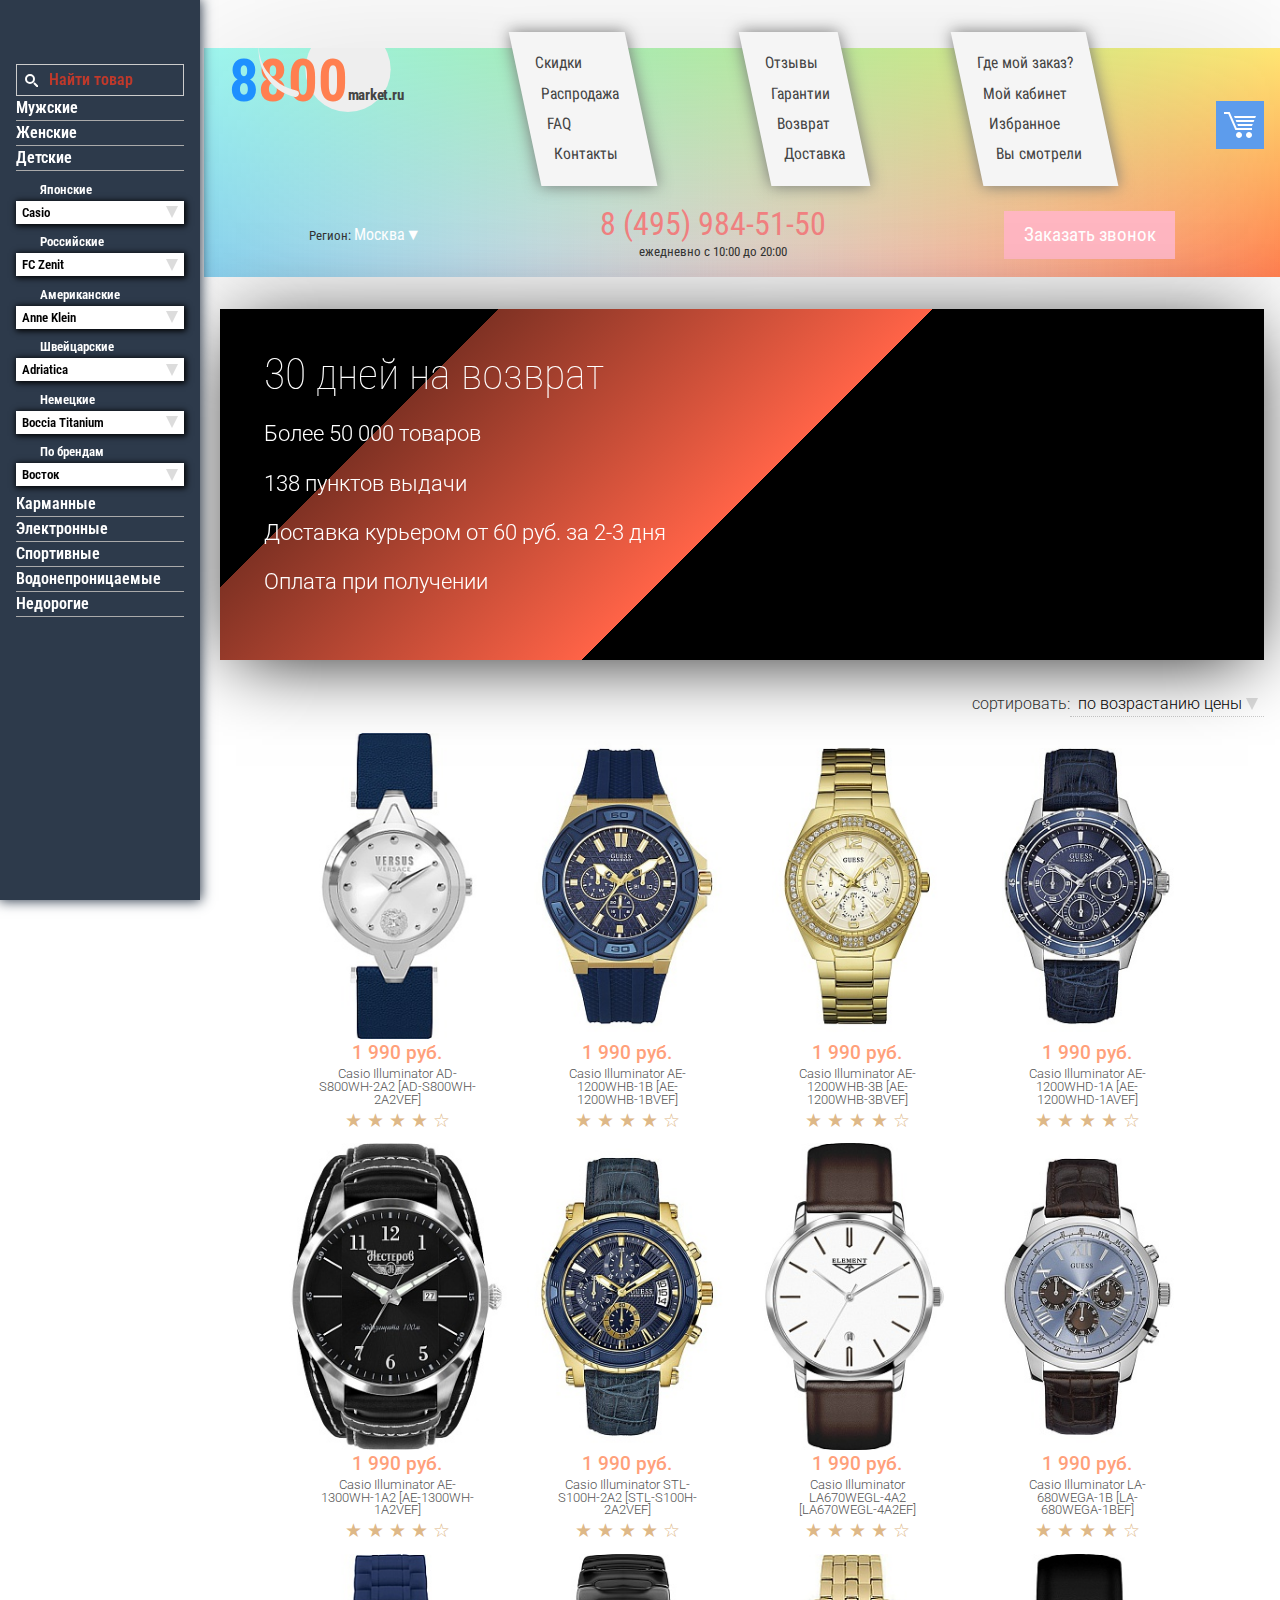
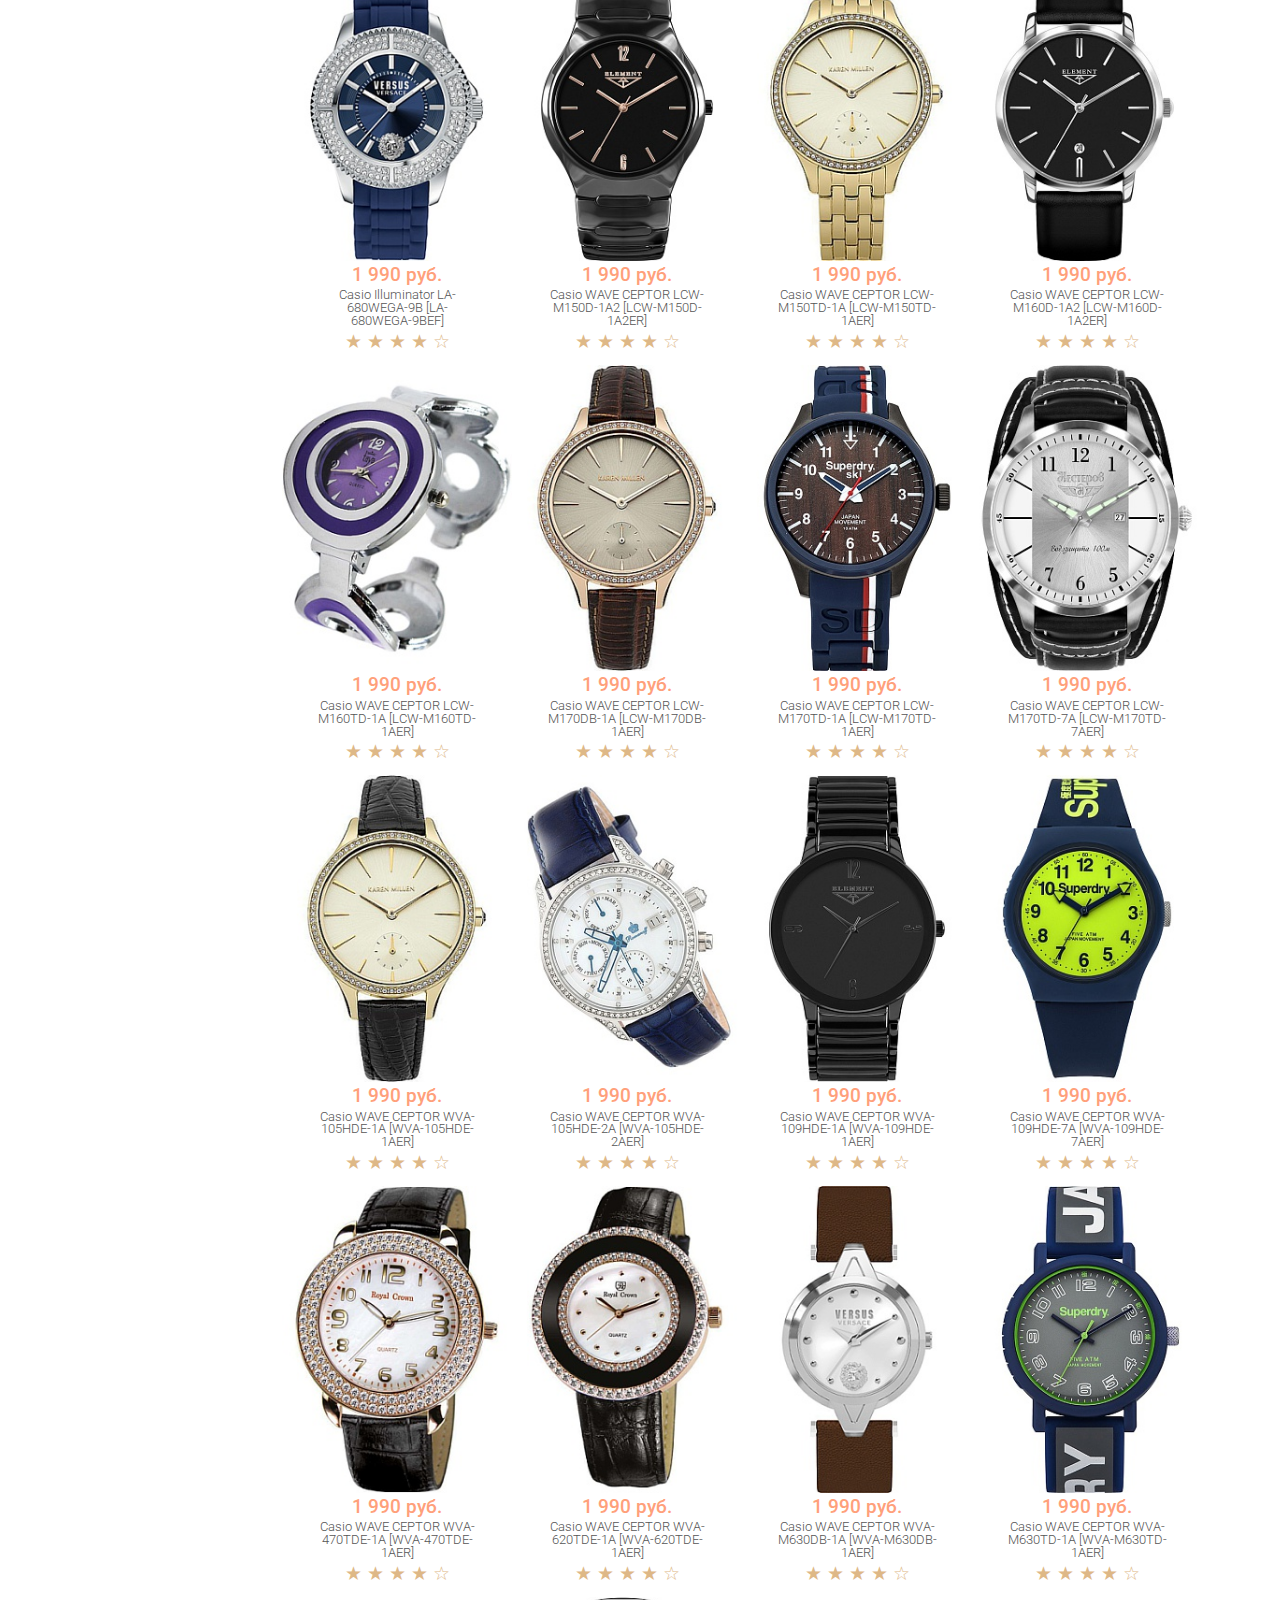
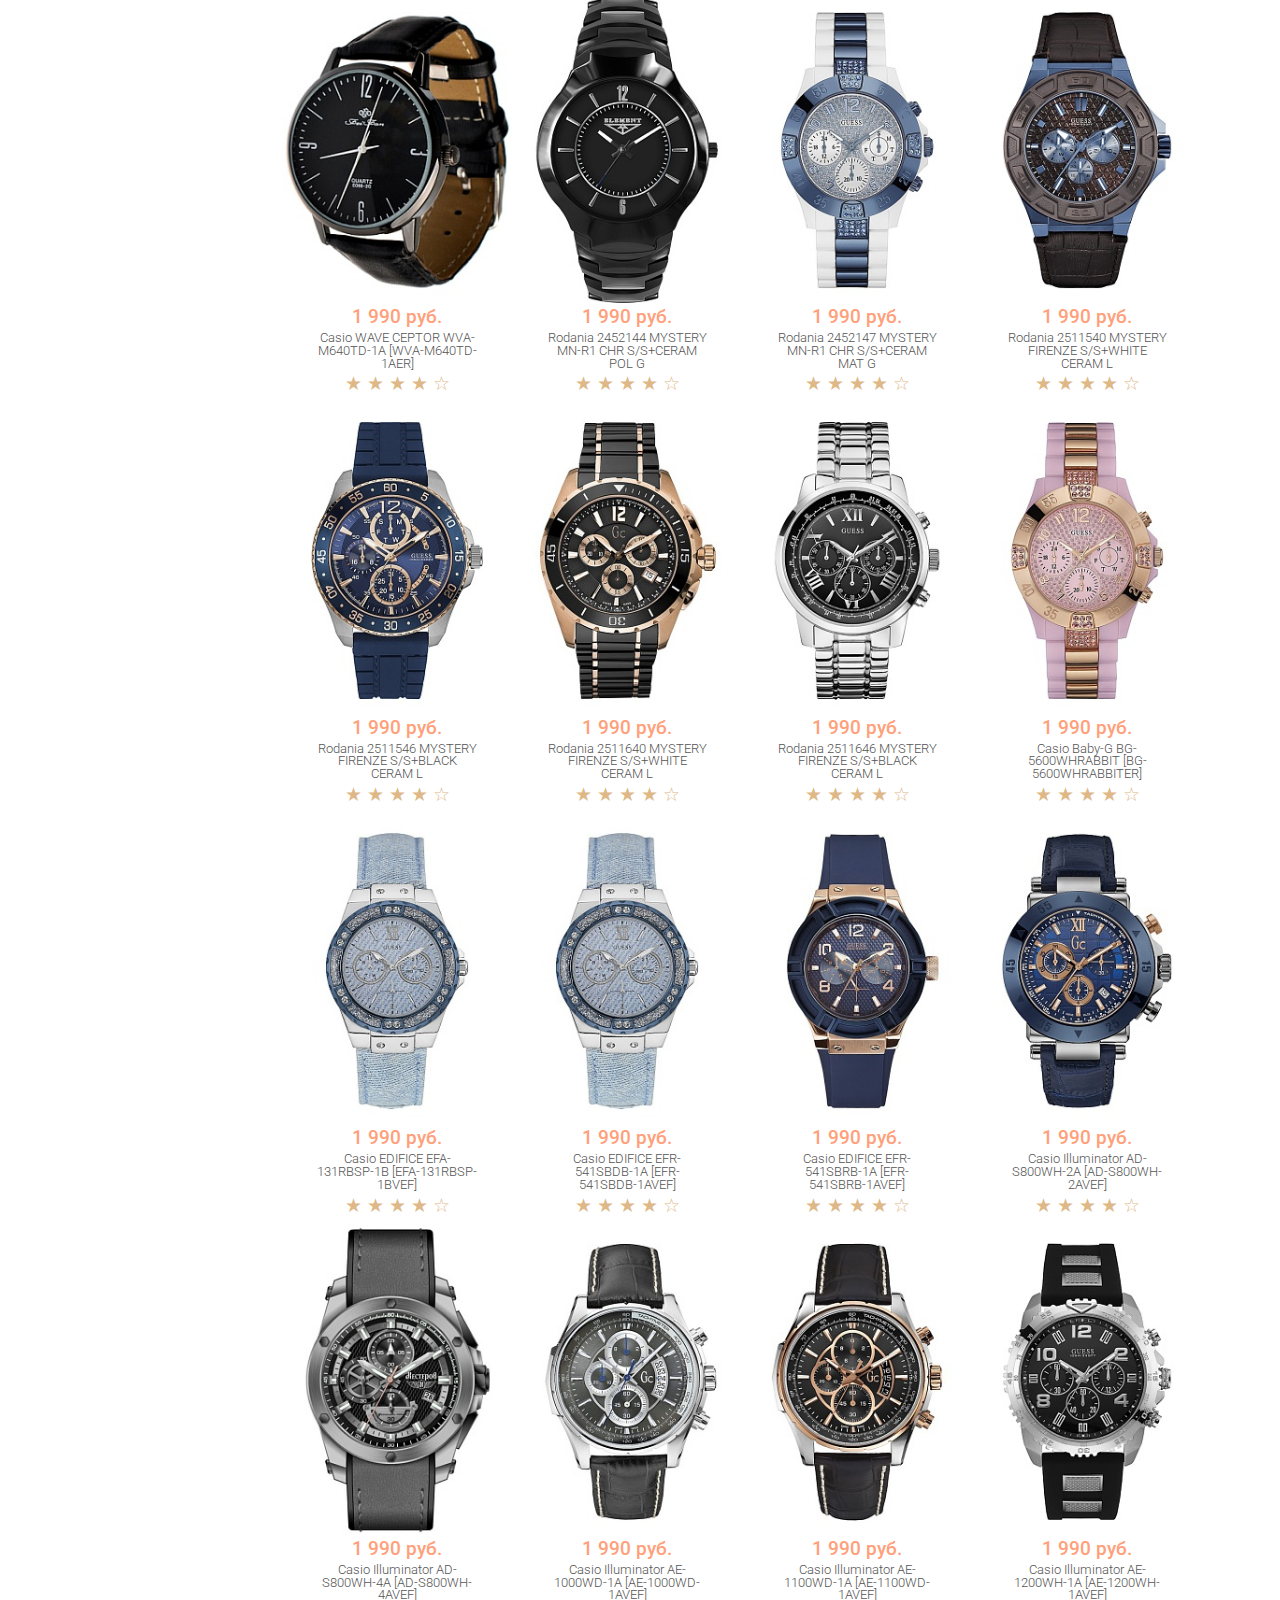
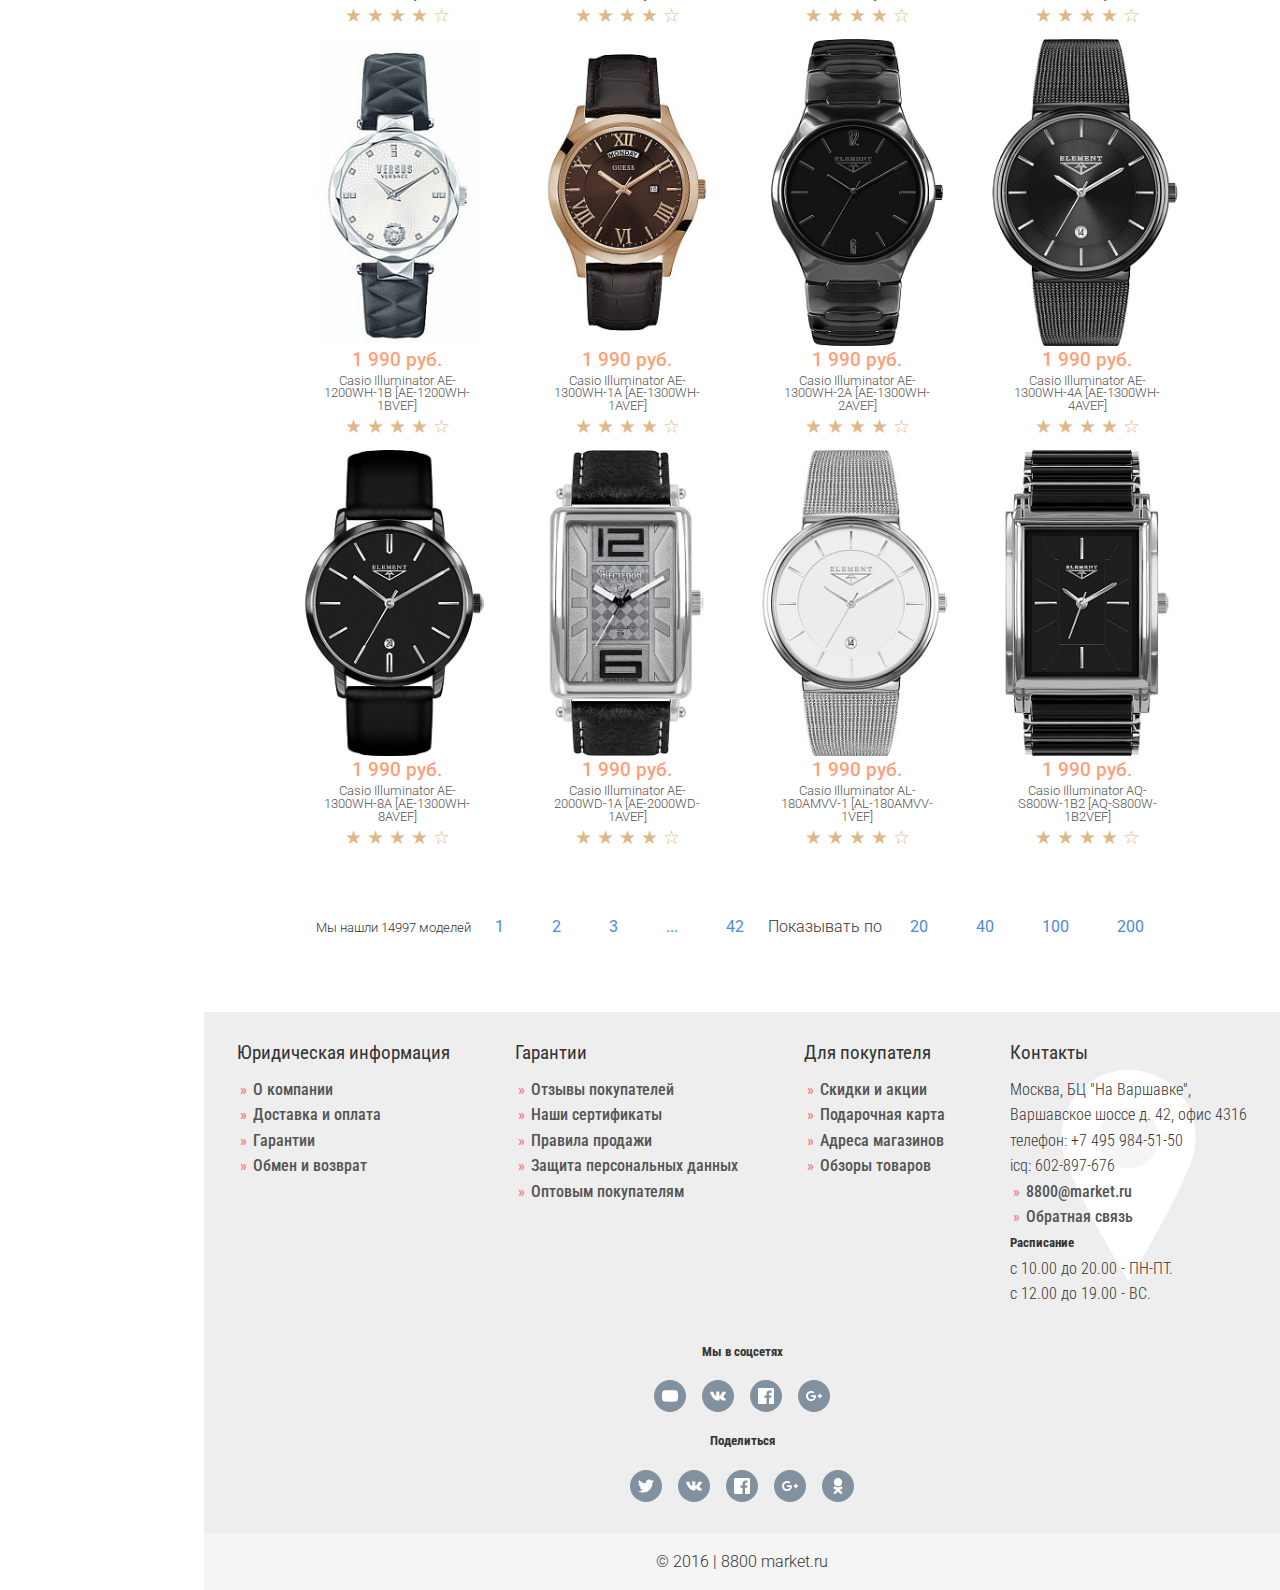
==== commit d514f7c2: "img New_size" ====
--- a/index.html
+++ b/index.html
@@ -1,3 +1,3 @@
-<!DOCTYPE html><html lang="ru"><head><meta charset="utf-8"><meta name="viewport" content="width=device-width, initial-scale=1, , user-scalable=no"><meta http-equiv="X-UA-Compatible" content="IE=edge"><title>pageTitle</title><meta name="description" content="pageDescription"><meta name="keywords" content="pageKeywords"><link href="./assets/css/common.css" rel="stylesheet"><link href="https://fonts.googleapis.com/css?family=Roboto+Condensed:300,400,700|Roboto:300,500,700" rel="stylesheet"></head><body><div class="header"><div class="Flex"><a id="logo" href="index.html"><svg xmlns="http://www.w3.org/2000/svg" viewbox="0 0 32 96"><circle cx="64" cy="32" r="64" fill="#EEE"></circle><text text-anchor="middle" x="50%" y="50%" dy="32px" fill="dodgerblue" font-size="88px">8<tspan fill="coral">800</tspan><tspan fill="#444" dy="-2px" font-size="22px">market.ru</tspan></text><g transform=" matrix(0.866, -0.5, 0.25, 0.433, 80, 80)"><path d="M 0,70 A 65,70 0 0,0 65,0 5,5 0 0,1 75,0 75,70 0 0,1 0,70Z" fill="#EEE"></path><animatetransform attributename="transform" type="rotate" from="360 0 0" to="0 0 0" dur="1s" repeatcount="indefinite"></animatetransform></g></svg></a><nav class="test"><a href="#">Скидки</a><a href="#">Распродажа</a><a href="#">FAQ</a><a href="#">Контакты</a></nav><nav class="test"><a href="#">Отзывы</a><a href="#">Гарантии</a><a href="#">Возврат</a><a href="#">Доставка</a></nav><nav class="test"><a href="#">Где мой заказ?</a><a href="#">Мой кабинет</a><a href="#">Избранное </a><a href="#">Вы смотрели</a></nav><a id="cart" href="cart.html"><svg xmlns="http://www.w3.org/2000/svg" width="32px" height="32px" viewbox="0 0 512 512"><polygon points="447.992,336 181.555,336 69.539,80 0.008,80 0.008,48 90.477,48 202.492,304 447.992,304"></polygon><path d="M287.992,416c0,26.5-21.5,48-48,48s-48-21.5-48-48s21.5-48,48-48S287.992,389.5,287.992,416z"></path><path d="M447.992,416c0,26.5-21.5,48-48,48s-48-21.5-48-48s21.5-48,48-48S447.992,389.5,447.992,416z"></path><polygon points="499.18,144 511.992,112 160.008,112 172.805,144"></polygon><polygon points="211.195,240 223.992,272 447.992,272 460.805,240"></polygon><polygon points="486.398,176 185.602,176 198.398,208 473.586,208"></polygon></svg></a></div><div class="Flex"><div class="toggle-region"><small>Регион: </small><a href="" data-modal="md_regions">Москва</a></div><div class="phone"><a href="">8 (495) 984-51-50</a><small>ежедневно c 10:00 до 20:00</small></div><a href="" data-modal="md_callMe" class="btn">Заказать звонок</a></div></div><!--MODAL--><div id="md_regions" hidden="" class="overlay"><div class="modal"><div class="close"></div><h1>Доставляем по всей России</h1><div class="regions-table"><input type="text" placeholder="     Введите название своего города / населенного пункта" class="search"><a href="">Москва</a><a href="">Санкт-Петербург</a><a href="">Архангельск</a><a href="">Астрахань</a><a href="">Барнаул</a><a href="">Белгород</a><a href="">Брянск</a><a href="">Владикавказ</a><a href="">Волгоград</a><a href="">Воронеж</a><a href="">Иваново</a><a href="">Ирбит</a><a href="">Иркутск</a><a href="">Казань</a><a href="">Калининград</a><a href="">Калуга</a><a href="">Кемерово</a><a href="">Кинешма</a><a href="">Краснодар</a><a href="">Красноярск</a><a href="">Липецк</a><a href="">Майкоп</a><a href="">Массив Мшинская</a><a href="">Михайловка</a><a href="">Михайловск</a><a href="">Невинномысск</a><a href="">Нижний Новгород</a><a href="">Новокузнецк</a><a href="">Новосибирск</a><a href="">Октябрьский</a><a href="">Омск</a><a href="">Оренбург</a><a href="">Орск</a><a href="">Орёл</a><a href="">Пенза</a><a href="">Прокопьевск</a><a href="">Ростов-на-Дону</a><a href="">Рязань</a><a href="">Самара</a><a href="">Саратов</a><a href="">Светлоград</a><a href="">Северск</a><a href="">Симферополь</a><a href="">Ставрополь</a><a href="">Стерлитамак</a><a href="">Сызрань</a><a href="">Таганрог</a><a href="">Тверь</a><a href="">Тольятти</a><a href="">Томск</a><a href="">Тула</a><a href="">Тюмень</a><a href="">Улан-Удэ</a><a href="">Ульяновск</a><a href="">Уфа</a><a href="">Фролово</a><a href="">Хабаровск</a><a href="">Челябинск</a><a href="">Чита</a><a href="">Ярославль</a></div></div></div><div id="md_callMe" hidden="" class="overlay"><div class="modal"><div class="close"></div><h1>Обратный звонок</h1><div class="center"><h2>Введите ваш номер телефона</h2><input type="text" placeholder="номер телефона"><button type="submit">Жду звонка</button></div></div></div><div class="wr_Content"><div id="CrossFade"><img src="assets/img/slider/1.jpg" alt=""><img src="assets/img/slider/2.jpg" alt=""><img src="assets/img/slider/3.jpg" alt=""><img src="assets/img/slider/4.jpg" alt=""><div class="intro"><h1>30 дней на возврат</h1><p>Более 50 000 товаров</p><p>138 пунктов выдачи</p><p>Доставка курьером от 60 руб. за 2-3 дня</p><p>Оплата при получении</p></div></div><form><label class="inline">сортировать:<select><option>по возрастанию цены</option><option>по убыванию цены</option><option>по популярности</option><option>по новинкам</option><option>по скидкам</option></select></label></form><div class="TEST"><a href="tovar.html" class="item"><img src="assets/img/watch/1.jpg" alt=""><p class="price">1 990 руб.</p><p class="name">Casio Illuminator AD-S800WH-2A2 [AD-S800WH-2A2VEF]</p><div class="star">★ ★ ★ ★ ☆</div></a><a href="tovar.html" class="item"><img src="assets/img/watch/2.jpg" alt=""><p class="price">1 990 руб.</p><p class="name">Casio Illuminator AE-1200WHB-1B [AE-1200WHB-1BVEF]</p><div class="star">★ ★ ★ ★ ☆</div></a><a href="tovar.html" class="item"><img src="assets/img/watch/3.jpg" alt=""><p class="price">1 990 руб.</p><p class="name">Casio Illuminator AE-1200WHB-3B [AE-1200WHB-3BVEF]</p><div class="star">★ ★ ★ ★ ☆</div></a><a href="tovar.html" class="item"><img src="assets/img/watch/4.jpg" alt=""><p class="price">1 990 руб.</p><p class="name">Casio Illuminator AE-1200WHD-1A [AE-1200WHD-1AVEF]</p><div class="star">★ ★ ★ ★ ☆</div></a><a href="tovar.html" class="item"><img src="assets/img/watch/5.jpg" alt=""><p class="price">1 990 руб.</p><p class="name">Casio Illuminator AE-1300WH-1A2 [AE-1300WH-1A2VEF]</p><div class="star">★ ★ ★ ★ ☆</div></a><a href="tovar.html" class="item"><img src="assets/img/watch/6.jpg" alt=""><p class="price">1 990 руб.</p><p class="name">Casio Illuminator STL-S100H-2A2 [STL-S100H-2A2VEF]</p><div class="star">★ ★ ★ ★ ☆</div></a><a href="tovar.html" class="item"><img src="assets/img/watch/7.jpg" alt=""><p class="price">1 990 руб.</p><p class="name">Casio Illuminator LA670WEGL-4A2 [LA670WEGL-4A2EF]</p><div class="star">★ ★ ★ ★ ☆</div></a><a href="tovar.html" class="item"><img src="assets/img/watch/8.jpg" alt=""><p class="price">1 990 руб.</p><p class="name">Casio Illuminator LA-680WEGA-1B [LA-680WEGA-1BEF]</p><div class="star">★ ★ ★ ★ ☆</div></a><a href="tovar.html" class="item"><img src="assets/img/watch/9.jpg" alt=""><p class="price">1 990 руб.</p><p class="name">Casio Illuminator LA-680WEGA-9B [LA-680WEGA-9BEF]</p><div class="star">★ ★ ★ ★ ☆</div></a><a href="tovar.html" class="item"><img src="assets/img/watch/10.jpg" alt=""><p class="price">1 990 руб.</p><p class="name">Casio WAVE CEPTOR LCW-M150D-1A2 [LCW-M150D-1A2ER]</p><div class="star">★ ★ ★ ★ ☆</div></a><a href="tovar.html" class="item"><img src="assets/img/watch/11.jpg" alt=""><p class="price">1 990 руб.</p><p class="name">Casio WAVE CEPTOR LCW-M150TD-1A [LCW-M150TD-1AER]</p><div class="star">★ ★ ★ ★ ☆</div></a><a href="tovar.html" class="item"><img src="assets/img/watch/12.jpg" alt=""><p class="price">1 990 руб.</p><p class="name">Casio WAVE CEPTOR LCW-M160D-1A2 [LCW-M160D-1A2ER]</p><div class="star">★ ★ ★ ★ ☆</div></a><a href="tovar.html" class="item"><img src="assets/img/watch/13.jpg" alt=""><p class="price">1 990 руб.</p><p class="name">Casio WAVE CEPTOR LCW-M160TD-1A [LCW-M160TD-1AER]</p><div class="star">★ ★ ★ ★ ☆</div></a><a href="tovar.html" class="item"><img src="assets/img/watch/14.jpg" alt=""><p class="price">1 990 руб.</p><p class="name">Casio WAVE CEPTOR LCW-M170DB-1A [LCW-M170DB-1AER]</p><div class="star">★ ★ ★ ★ ☆</div></a><a href="tovar.html" class="item"><img src="assets/img/watch/15.jpg" alt=""><p class="price">1 990 руб.</p><p class="name">Casio WAVE CEPTOR LCW-M170TD-1A [LCW-M170TD-1AER]</p><div class="star">★ ★ ★ ★ ☆</div></a><a href="tovar.html" class="item"><img src="assets/img/watch/16.jpg" alt=""><p class="price">1 990 руб.</p><p class="name">Casio WAVE CEPTOR LCW-M170TD-7A [LCW-M170TD-7AER]</p><div class="star">★ ★ ★ ★ ☆</div></a><a href="tovar.html" class="item"><img src="assets/img/watch/17.jpg" alt=""><p class="price">1 990 руб.</p><p class="name">Casio WAVE CEPTOR WVA-105HDE-1A [WVA-105HDE-1AER]</p><div class="star">★ ★ ★ ★ ☆</div></a><a href="tovar.html" class="item"><img src="assets/img/watch/18.jpg" alt=""><p class="price">1 990 руб.</p><p class="name">Casio WAVE CEPTOR WVA-105HDE-2A [WVA-105HDE-2AER]</p><div class="star">★ ★ ★ ★ ☆</div></a><a href="tovar.html" class="item"><img src="assets/img/watch/19.jpg" alt=""><p class="price">1 990 руб.</p><p class="name">Casio WAVE CEPTOR WVA-109HDE-1A [WVA-109HDE-1AER]</p><div class="star">★ ★ ★ ★ ☆</div></a><a href="tovar.html" class="item"><img src="assets/img/watch/20.jpg" alt=""><p class="price">1 990 руб.</p><p class="name">Casio WAVE CEPTOR WVA-109HDE-7A [WVA-109HDE-7AER]</p><div class="star">★ ★ ★ ★ ☆</div></a><a href="tovar.html" class="item"><img src="assets/img/watch/21.jpg" alt=""><p class="price">1 990 руб.</p><p class="name">Casio WAVE CEPTOR WVA-470TDE-1A [WVA-470TDE-1AER]</p><div class="star">★ ★ ★ ★ ☆</div></a><a href="tovar.html" class="item"><img src="assets/img/watch/22.jpg" alt=""><p class="price">1 990 руб.</p><p class="name">Casio WAVE CEPTOR WVA-620TDE-1A [WVA-620TDE-1AER]</p><div class="star">★ ★ ★ ★ ☆</div></a><a href="tovar.html" class="item"><img src="assets/img/watch/23.jpg" alt=""><p class="price">1 990 руб.</p><p class="name">Casio WAVE CEPTOR WVA-M630DB-1A [WVA-M630DB-1AER]</p><div class="star">★ ★ ★ ★ ☆</div></a><a href="tovar.html" class="item"><img src="assets/img/watch/24.jpg" alt=""><p class="price">1 990 руб.</p><p class="name">Casio WAVE CEPTOR WVA-M630TD-1A [WVA-M630TD-1AER]</p><div class="star">★ ★ ★ ★ ☆</div></a><a href="tovar.html" class="item"><img src="assets/img/watch/25.jpg" alt=""><p class="price">1 990 руб.</p><p class="name">Casio WAVE CEPTOR WVA-M640TD-1A [WVA-M640TD-1AER]</p><div class="star">★ ★ ★ ★ ☆</div></a><a href="tovar.html" class="item"><img src="assets/img/watch/26.jpg" alt=""><p class="price">1 990 руб.</p><p class="name">Rodania 2452144 MYSTERY MN-R1 CHR S/S+CERAM POL G</p><div class="star">★ ★ ★ ★ ☆</div></a><a href="tovar.html" class="item"><img src="assets/img/watch/27.jpg" alt=""><p class="price">1 990 руб.</p><p class="name">Rodania 2452147 MYSTERY MN-R1 CHR S/S+CERAM MAT G</p><div class="star">★ ★ ★ ★ ☆</div></a><a href="tovar.html" class="item"><img src="assets/img/watch/28.jpg" alt=""><p class="price">1 990 руб.</p><p class="name">Rodania 2511540 MYSTERY FIRENZE S/S+WHITE CERAM L</p><div class="star">★ ★ ★ ★ ☆</div></a><a href="tovar.html" class="item"><img src="assets/img/watch/29.jpg" alt=""><p class="price">1 990 руб.</p><p class="name">Rodania 2511546 MYSTERY FIRENZE S/S+BLACK CERAM L</p><div class="star">★ ★ ★ ★ ☆</div></a><a href="tovar.html" class="item"><img src="assets/img/watch/30.jpg" alt=""><p class="price">1 990 руб.</p><p class="name">Rodania 2511640 MYSTERY FIRENZE S/S+WHITE CERAM L</p><div class="star">★ ★ ★ ★ ☆</div></a><a href="tovar.html" class="item"><img src="assets/img/watch/31.jpg" alt=""><p class="price">1 990 руб.</p><p class="name">Rodania 2511646 MYSTERY FIRENZE S/S+BLACK CERAM L</p><div class="star">★ ★ ★ ★ ☆</div></a><a href="tovar.html" class="item"><img src="assets/img/watch/32.jpg" alt=""><p class="price">1 990 руб.</p><p class="name">Casio Baby-G BG-5600WHRABBIT [BG-5600WHRABBITER]</p><div class="star">★ ★ ★ ★ ☆</div></a><a href="tovar.html" class="item"><img src="assets/img/watch/33.jpg" alt=""><p class="price">1 990 руб.</p><p class="name">Casio EDIFICE EFA-131RBSP-1B [EFA-131RBSP-1BVEF]</p><div class="star">★ ★ ★ ★ ☆</div></a><a href="tovar.html" class="item"><img src="assets/img/watch/34.jpg" alt=""><p class="price">1 990 руб.</p><p class="name">Casio EDIFICE EFR-541SBDB-1A [EFR-541SBDB-1AVEF]</p><div class="star">★ ★ ★ ★ ☆</div></a><a href="tovar.html" class="item"><img src="assets/img/watch/35.jpg" alt=""><p class="price">1 990 руб.</p><p class="name">Casio EDIFICE EFR-541SBRB-1A [EFR-541SBRB-1AVEF]</p><div class="star">★ ★ ★ ★ ☆</div></a><a href="tovar.html" class="item"><img src="assets/img/watch/36.jpg" alt=""><p class="price">1 990 руб.</p><p class="name">Casio Illuminator AD-S800WH-2A [AD-S800WH-2AVEF]</p><div class="star">★ ★ ★ ★ ☆</div></a><a href="tovar.html" class="item"><img src="assets/img/watch/37.jpg" alt=""><p class="price">1 990 руб.</p><p class="name">Casio Illuminator AD-S800WH-4A [AD-S800WH-4AVEF]</p><div class="star">★ ★ ★ ★ ☆</div></a><a href="tovar.html" class="item"><img src="assets/img/watch/38.jpg" alt=""><p class="price">1 990 руб.</p><p class="name">Casio Illuminator AE-1000WD-1A [AE-1000WD-1AVEF]</p><div class="star">★ ★ ★ ★ ☆</div></a><a href="tovar.html" class="item"><img src="assets/img/watch/39.jpg" alt=""><p class="price">1 990 руб.</p><p class="name">Casio Illuminator AE-1100WD-1A [AE-1100WD-1AVEF]</p><div class="star">★ ★ ★ ★ ☆</div></a><a href="tovar.html" class="item"><img src="assets/img/watch/40.jpg" alt=""><p class="price">1 990 руб.</p><p class="name">Casio Illuminator AE-1200WH-1A [AE-1200WH-1AVEF]</p><div class="star">★ ★ ★ ★ ☆</div></a><a href="tovar.html" class="item"><img src="assets/img/watch/41.jpg" alt=""><p class="price">1 990 руб.</p><p class="name">Casio Illuminator AE-1200WH-1B [AE-1200WH-1BVEF]</p><div class="star">★ ★ ★ ★ ☆</div></a><a href="tovar.html" class="item"><img src="assets/img/watch/42.jpg" alt=""><p class="price">1 990 руб.</p><p class="name">Casio Illuminator AE-1300WH-1A [AE-1300WH-1AVEF]</p><div class="star">★ ★ ★ ★ ☆</div></a><a href="tovar.html" class="item"><img src="assets/img/watch/43.jpg" alt=""><p class="price">1 990 руб.</p><p class="name">Casio Illuminator AE-1300WH-2A [AE-1300WH-2AVEF]</p><div class="star">★ ★ ★ ★ ☆</div></a><a href="tovar.html" class="item"><img src="assets/img/watch/44.jpg" alt=""><p class="price">1 990 руб.</p><p class="name">Casio Illuminator AE-1300WH-4A [AE-1300WH-4AVEF]</p><div class="star">★ ★ ★ ★ ☆</div></a><a href="tovar.html" class="item"><img src="assets/img/watch/45.jpg" alt=""><p class="price">1 990 руб.</p><p class="name">Casio Illuminator AE-1300WH-8A [AE-1300WH-8AVEF]</p><div class="star">★ ★ ★ ★ ☆</div></a><a href="tovar.html" class="item"><img src="assets/img/watch/46.jpg" alt=""><p class="price">1 990 руб.</p><p class="name">Casio Illuminator AE-2000WD-1A [AE-2000WD-1AVEF]</p><div class="star">★ ★ ★ ★ ☆</div></a><a href="tovar.html" class="item"><img src="assets/img/watch/47.jpg" alt=""><p class="price">1 990 руб.</p><p class="name">Casio Illuminator AL-180AMVV-1 [AL-180AMVV-1VEF]</p><div class="star">★ ★ ★ ★ ☆</div></a><a href="tovar.html" class="item"><img src="assets/img/watch/48.jpg" alt=""><p class="price">1 990 руб.</p><p class="name">Casio Illuminator AQ-S800W-1B2 [AQ-S800W-1B2VEF]</p><div class="star">★ ★ ★ ★ ☆</div></a></div><div class="paginator"><p><small>Мы нашли 14997 моделей</small><a href="">1</a><a href="">2</a><a href="">3</a><a href="">...</a><a href="">42</a></p><p>Показывать по <a href="">20</a><a href="">40</a><a href="">100</a><a href="">200</a></p></div></div><div class="filters-icon">☰</div><div class="filters"><input type="text" placeholder="      Найти товар" class="search"><nav><a href="">Мужские</a><a href="">Женские</a><a href="">Детские</a></nav><form><label>Японские<select><option>Casio</option><option>Casio G-Shock</option><option>Citizen</option><option>J. Springs</option><option>Orient</option><option>Q&amp;Q</option></select></label><label>Российские<select><option>FC Zenit</option><option>Level</option><option>VECTOR</option><option>Восток</option><option>Восток Командирские</option><option>Заря</option><option>Комета</option><option>Луч</option><option>Михаил Москвин</option><option>Нестеров</option><option>Полёт</option><option>Полёт Президент</option><option>Romanoff</option><option>РОССИЯ</option><option>Слава</option><option>Спецназ</option><option>Спутник Престиж</option><option>Штурманские</option><option>Электроника</option></select></label><label>Американские<select><option>Anne Klein</option><option>Bulova</option><option>Disney</option><option>Ingersoll</option><option>Stuhrling</option><option>Timex</option></select></label><label>Швейцарские<select><option>Adriatica</option><option>Alfex</option><option>Appella</option><option>Atlantic</option><option>Blauling</option><option>Candino</option><option>Cover</option><option>Deep Blue</option><option>Doxa</option><option>Epos</option><option>GC</option><option>Jean Marcel</option><option>Jowissa</option><option>Kolber</option><option>L Duchen</option><option>Le Chic</option><option>Mathey Tissot</option><option>Nautica</option><option>Philip Laurence</option><option>Pierre Ricaud</option><option>Remark</option><option>Rodania</option><option>Sauvage</option><option>Swiss Eagle</option><option>Swiss Military by Chrono</option><option>Swiss Military Hanowa</option><option>Taller</option><option>Titoni</option><option>Wainer</option></select></label><label>Немецкие<select><option>Boccia Titanium</option><option>Bruno Sohnle</option><option>Carucci</option><option>Dufa</option><option>Just</option><option>Limit</option><option>Steinmeyer</option></select></label><label>По брендам<select><option>Восток</option><option>Заря</option><option>Комета</option><option>Луч</option><option>Михаил Москвин</option><option>Нестеров</option><option>Полёт</option><option>РОССИЯ</option><option>РФС</option><option>Слава</option><option>Спецназ</option><option>Спутник Престиж</option><option>Штурманские</option><option>Электроника</option><option>Adidas</option><option>Adriatica</option><option>Alfex</option><option>Anne Klein</option><option>Appella</option><option>Atlantic</option><option>AVI-8</option><option>Ben Sherman</option><option>Blauling</option><option>Blumarine</option><option>Boccia Titanium</option><option>Bruno Sohnle</option><option>Bulova</option><option>Candino</option><option>Carucci</option><option>Casio</option><option>Chronotech</option><option>Citizen</option><option>Cooc</option><option>Cover</option><option>Daniel Wellington</option><option>Danish Design</option><option>Deep Blue</option><option>Detomaso</option><option>Diesel</option><option>Disney by RFS</option><option>DKNY</option><option>Doxa</option><option>Dufa</option><option>Elite</option><option>Emporio Armani</option><option>ENE</option><option>Epos</option><option>Esprit</option><option>Essence</option><option>Fabler</option><option>FC Zenit</option><option>Fossil</option><option>French Connection</option><option>GC</option><option>GO Girl Only</option><option>Gryon</option><option>Guardo</option><option>Guess</option><option>Ingersoll</option><option>InTimes</option><option>J. Springs</option><option>Jacques Lemans</option><option>Jean Marcel</option><option>Jordan Kerr</option><option>Jowissa</option><option>Just</option><option>Kahuna</option><option>Karen Millen</option><option>Kolber</option><option>L Duchen</option><option>LAROS</option><option>Le Chic</option><option>Level</option><option>Limit</option><option>Link</option><option>Locman</option><option>Mark Maddox</option><option>Mathey Tissot</option><option>Morgan</option><option>Moschino</option><option>Nautica</option><option>Nowley</option><option>Omax</option><option>Orient</option><option>Perfect</option><option>Philip Laurence</option><option>Pierre Lannier</option><option>Pierre Ricaud</option><option>Police</option><option>Puma</option><option>Q&amp;Q</option><option>Quantum</option><option>Reebok</option><option>Remark</option><option>Rodania</option><option>Romanoff</option><option>Romanson</option><option>Royal London</option><option>Sauvage</option><option>Skagen</option><option>Steinmeyer</option><option>STORM</option><option>Stuhrling</option><option>SUUNTO</option><option>Swiss Eagle</option><option>Swiss Military by Chrono</option><option>Swiss Military Hanowa</option><option>Taller</option><option>33 Element</option><option>Thomas Earnshaw</option><option>Timestar</option><option>Timex</option><option>Titoni</option><option>Valeri</option><option>VECTOR</option><option>Versus</option><option>Wainer</option><option>Yonger</option></select></label></form><nav><a href="">Карманные</a><a href="">Электронные</a><a href="">Спортивные</a><a href="">Водонепроницаемые</a><a href="">Недорогие</a></nav></div><footer><nav><h3>Юридическая информация</h3><a href="#">О компании</a><a href="#">Доставка и оплата</a><a href="#">Гарантии</a><a href="#">Обмен и возврат</a></nav><nav><h3>Гарантии</h3><a href="#">Отзывы покупателей</a><a href="#">Наши сертификаты</a><a href="#">Правила продажи</a><a href="#">Защита персональных данных</a><a href="#">Оптовым покупателям</a></nav><nav><h3>Для покупателя</h3><a href="#">Скидки и акции</a><a href="#">Подарочная карта</a><a href="#">Адреса магазинов</a><a href="#">Обзоры товаров</a></nav><address><h3>Контакты</h3>Москва, БЦ "На Варшавке",<br>Варшавское шоссе д. 42, офис 4316<br>телефон: +7 495 984-51-50<br>icq: 602-897-676<br><a href="#">8800@market.ru</a><a href="#">Обратная связь</a><h5>Расписание</h5>с 10.00 до 20.00 - ПН-ПТ. <br>с 12.00 до 19.00 - ВС. 	</address><div class="socials"><h5>Мы в соцсетях</h5><div class="socials-set"><a href="https://www.youtube.com/user/presidentwatches"><svg class="icon"><use xmlns:xlink="http://www.w3.org/1999/xlink" xlink:href="#icon_youtube" x="0" y="0"></use></svg></a><a href="https://vk.com/public125188473"><svg class="icon"><use xmlns:xlink="http://www.w3.org/1999/xlink" xlink:href="#icon_vk"></use></svg></a><a href="https://www.facebook.com/pwatches"><svg class="icon"><use xmlns:xlink="http://www.w3.org/1999/xlink" xlink:href="#icon_fb"></use></svg></a><a href="https://plus.google.com/u/0/+presidentwatches/about"><svg class="icon"><use xmlns:xlink="http://www.w3.org/1999/xlink" xlink:href="#icon_googleplus"></use></svg></a></div><h5>Поделиться</h5><div class="socials-set"><a href="https://twitter.com/share?url=[URL]&amp;text=[TITLE]" onclick="javascript:window.open(this.href,'', 'menubar=no,toolbar=no,resizable=yes,scrollbars=yes,height=400,width=320');return false;"><svg class="icon"><use xmlns:xlink="http://www.w3.org/1999/xlink" xlink:href="#icon_twitter"></use></svg></a><a href="http://vk.com/share.php?url=[URL]&amp;title=[TITLE]&amp;description=[DESC]&amp;image=[IMAGE]&amp;noparse=true" onclick="javascript:window.open(this.href,'', 'menubar=no,toolbar=no,resizable=yes,scrollbars=yes,height=400,width=320');return false;"><svg class="icon"><use xmlns:xlink="http://www.w3.org/1999/xlink" xlink:href="#icon_vk"></use></svg></a><a href="http://www.facebook.com/sharer.php?u=http://bit.ly/FBshareArticle" onclick="javascript:window.open(this.href,'', 'menubar=no,toolbar=no,resizable=yes,scrollbars=yes,height=400,width=320');return false;"><svg class="icon"><use xmlns:xlink="http://www.w3.org/1999/xlink" xlink:href="#icon_fb"></use></svg></a><a href="https://plus.google.com/share?url=[URL]" onclick="javascript:window.open(this.href,'', 'menubar=no,toolbar=no,resizable=yes,scrollbars=yes,height=400,width=320');return false;"><svg class="icon"><use xmlns:xlink="http://www.w3.org/1999/xlink" xlink:href="#icon_googleplus"></use></svg></a><a href="http://www.odnoklassniki.ru/dk?st.cmd=addShare&amp;st.s=1&amp;st._surl=[URL]&amp;st.comments=[TITLE]" onclick="javascript:window.open(this.href,'', 'menubar=no,toolbar=no,resizable=yes,scrollbars=yes,height=400,width=320');return false;"><svg class="icon"><use xmlns:xlink="http://www.w3.org/1999/xlink" xlink:href="#icon_ok"></use></svg></a>
+<!DOCTYPE html><html lang="ru"><head><meta charset="utf-8"><meta name="viewport" content="width=device-width, initial-scale=1, , user-scalable=no"><meta http-equiv="X-UA-Compatible" content="IE=edge"><title>pageTitle</title><meta name="description" content="pageDescription"><meta name="keywords" content="pageKeywords"><link href="./assets/css/common.css" rel="stylesheet"><link href="https://fonts.googleapis.com/css?family=Roboto+Condensed:300,400,700|Roboto:300,500,700" rel="stylesheet"></head><body><div class="header"><div class="Flex"><a id="logo" href="index.html"><svg xmlns="http://www.w3.org/2000/svg" viewbox="0 0 32 96"><circle cx="64" cy="32" r="64" fill="#EEE"></circle><text text-anchor="middle" x="50%" y="50%" dy="32px" fill="dodgerblue" font-size="88px">8<tspan fill="coral">800</tspan><tspan fill="#444" dy="-2px" font-size="22px">market.ru</tspan></text><g transform=" matrix(0.866, -0.5, 0.25, 0.433, 80, 80)"><path d="M 0,70 A 65,70 0 0,0 65,0 5,5 0 0,1 75,0 75,70 0 0,1 0,70Z" fill="#EEE"></path><animatetransform attributename="transform" type="rotate" from="360 0 0" to="0 0 0" dur="1s" repeatcount="indefinite"></animatetransform></g></svg></a><nav class="test"><a href="#">Скидки</a><a href="#">Распродажа</a><a href="#">FAQ</a><a href="#">Контакты</a></nav><nav class="test"><a href="#">Отзывы</a><a href="#">Гарантии</a><a href="#">Возврат</a><a href="#">Доставка</a></nav><nav class="test"><a href="#">Где мой заказ?</a><a href="#">Мой кабинет</a><a href="#">Избранное </a><a href="#">Вы смотрели</a></nav><a id="cart" href="cart.html"><svg xmlns="http://www.w3.org/2000/svg" width="32px" height="32px" viewbox="0 0 512 512"><polygon points="447.992,336 181.555,336 69.539,80 0.008,80 0.008,48 90.477,48 202.492,304 447.992,304"></polygon><path d="M287.992,416c0,26.5-21.5,48-48,48s-48-21.5-48-48s21.5-48,48-48S287.992,389.5,287.992,416z"></path><path d="M447.992,416c0,26.5-21.5,48-48,48s-48-21.5-48-48s21.5-48,48-48S447.992,389.5,447.992,416z"></path><polygon points="499.18,144 511.992,112 160.008,112 172.805,144"></polygon><polygon points="211.195,240 223.992,272 447.992,272 460.805,240"></polygon><polygon points="486.398,176 185.602,176 198.398,208 473.586,208"></polygon></svg></a></div><div class="Flex"><div class="toggle-region"><small>Регион: </small><a href="" data-modal="md_regions">Москва</a></div><div class="phone"><a href="">8 (495) 984-51-50</a><small>ежедневно c 10:00 до 20:00</small></div><a href="" data-modal="md_callMe" class="btn">Заказать звонок</a></div></div><!--MODAL--><div id="md_regions" hidden="" class="overlay"><div class="modal"><div class="close"></div><h1>Доставляем по всей России</h1><div class="regions-table"><input type="text" placeholder="     Введите название своего города / населенного пункта" class="search"><a href="">Москва</a><a href="">Санкт-Петербург</a><a href="">Архангельск</a><a href="">Астрахань</a><a href="">Барнаул</a><a href="">Белгород</a><a href="">Брянск</a><a href="">Владикавказ</a><a href="">Волгоград</a><a href="">Воронеж</a><a href="">Иваново</a><a href="">Ирбит</a><a href="">Иркутск</a><a href="">Казань</a><a href="">Калининград</a><a href="">Калуга</a><a href="">Кемерово</a><a href="">Кинешма</a><a href="">Краснодар</a><a href="">Красноярск</a><a href="">Липецк</a><a href="">Майкоп</a><a href="">Массив Мшинская</a><a href="">Михайловка</a><a href="">Михайловск</a><a href="">Невинномысск</a><a href="">Нижний Новгород</a><a href="">Новокузнецк</a><a href="">Новосибирск</a><a href="">Октябрьский</a><a href="">Омск</a><a href="">Оренбург</a><a href="">Орск</a><a href="">Орёл</a><a href="">Пенза</a><a href="">Прокопьевск</a><a href="">Ростов-на-Дону</a><a href="">Рязань</a><a href="">Самара</a><a href="">Саратов</a><a href="">Светлоград</a><a href="">Северск</a><a href="">Симферополь</a><a href="">Ставрополь</a><a href="">Стерлитамак</a><a href="">Сызрань</a><a href="">Таганрог</a><a href="">Тверь</a><a href="">Тольятти</a><a href="">Томск</a><a href="">Тула</a><a href="">Тюмень</a><a href="">Улан-Удэ</a><a href="">Ульяновск</a><a href="">Уфа</a><a href="">Фролово</a><a href="">Хабаровск</a><a href="">Челябинск</a><a href="">Чита</a><a href="">Ярославль</a></div></div></div><div id="md_callMe" hidden="" class="overlay"><div class="modal"><div class="close"></div><h1>Обратный звонок</h1><div class="center"><h2>Введите ваш номер телефона</h2><input type="text" placeholder="номер телефона"><button type="submit">Жду звонка</button></div></div></div><div class="wr_Content"><div id="CrossFade"><img src="assets/img/slider/1.jpg" alt=""><img src="assets/img/slider/2.jpg" alt=""><img src="assets/img/slider/3.jpg" alt=""><img src="assets/img/slider/4.jpg" alt=""><div class="intro"><h1>30 дней на возврат</h1><p>Более 50 000 товаров</p><p>138 пунктов выдачи</p><p>Доставка курьером от 60 руб. за 2-3 дня</p><p>Оплата при получении</p></div></div><form><label class="inline">сортировать:<select><option>по возрастанию цены</option><option>по убыванию цены</option><option>по популярности</option><option>по новинкам</option><option>по скидкам</option></select></label></form><div class="TEST"><a href="tovar.html" class="item"><img src="assets/img/watch_246x328/1.jpg" alt=""><div class="item_dscr"><p class="price">1 990 руб.</p><p class="name">Casio Illuminator AD-S800WH-2A2 [AD-S800WH-2A2VEF]</p><div class="star">★ ★ ★ ★ ☆</div></div></a><a href="tovar.html" class="item"><img src="assets/img/watch_246x328/2.jpg" alt=""><div class="item_dscr"><p class="price">1 990 руб.</p><p class="name">Casio Illuminator AE-1200WHB-1B [AE-1200WHB-1BVEF]</p><div class="star">★ ★ ★ ★ ☆</div></div></a><a href="tovar.html" class="item"><img src="assets/img/watch_246x328/3.jpg" alt=""><div class="item_dscr"><p class="price">1 990 руб.</p><p class="name">Casio Illuminator AE-1200WHB-3B [AE-1200WHB-3BVEF]</p><div class="star">★ ★ ★ ★ ☆</div></div></a><a href="tovar.html" class="item"><img src="assets/img/watch_246x328/4.jpg" alt=""><div class="item_dscr"><p class="price">1 990 руб.</p><p class="name">Casio Illuminator AE-1200WHD-1A [AE-1200WHD-1AVEF]</p><div class="star">★ ★ ★ ★ ☆</div></div></a><a href="tovar.html" class="item"><img src="assets/img/watch_246x328/5.jpg" alt=""><div class="item_dscr"><p class="price">1 990 руб.</p><p class="name">Casio Illuminator AE-1300WH-1A2 [AE-1300WH-1A2VEF]</p><div class="star">★ ★ ★ ★ ☆</div></div></a><a href="tovar.html" class="item"><img src="assets/img/watch_246x328/6.jpg" alt=""><div class="item_dscr"><p class="price">1 990 руб.</p><p class="name">Casio Illuminator STL-S100H-2A2 [STL-S100H-2A2VEF]</p><div class="star">★ ★ ★ ★ ☆</div></div></a><a href="tovar.html" class="item"><img src="assets/img/watch_246x328/7.jpg" alt=""><div class="item_dscr"><p class="price">1 990 руб.</p><p class="name">Casio Illuminator LA670WEGL-4A2 [LA670WEGL-4A2EF]</p><div class="star">★ ★ ★ ★ ☆</div></div></a><a href="tovar.html" class="item"><img src="assets/img/watch_246x328/8.jpg" alt=""><div class="item_dscr"><p class="price">1 990 руб.</p><p class="name">Casio Illuminator LA-680WEGA-1B [LA-680WEGA-1BEF]</p><div class="star">★ ★ ★ ★ ☆</div></div></a><a href="tovar.html" class="item"><img src="assets/img/watch_246x328/9.jpg" alt=""><div class="item_dscr"><p class="price">1 990 руб.</p><p class="name">Casio Illuminator LA-680WEGA-9B [LA-680WEGA-9BEF]</p><div class="star">★ ★ ★ ★ ☆</div></div></a><a href="tovar.html" class="item"><img src="assets/img/watch_246x328/10.jpg" alt=""><div class="item_dscr"><p class="price">1 990 руб.</p><p class="name">Casio WAVE CEPTOR LCW-M150D-1A2 [LCW-M150D-1A2ER]</p><div class="star">★ ★ ★ ★ ☆</div></div></a><a href="tovar.html" class="item"><img src="assets/img/watch_246x328/11.jpg" alt=""><div class="item_dscr"><p class="price">1 990 руб.</p><p class="name">Casio WAVE CEPTOR LCW-M150TD-1A [LCW-M150TD-1AER]</p><div class="star">★ ★ ★ ★ ☆</div></div></a><a href="tovar.html" class="item"><img src="assets/img/watch_246x328/12.jpg" alt=""><div class="item_dscr"><p class="price">1 990 руб.</p><p class="name">Casio WAVE CEPTOR LCW-M160D-1A2 [LCW-M160D-1A2ER]</p><div class="star">★ ★ ★ ★ ☆</div></div></a><a href="tovar.html" class="item"><img src="assets/img/watch_246x328/13.jpg" alt=""><div class="item_dscr"><p class="price">1 990 руб.</p><p class="name">Casio WAVE CEPTOR LCW-M160TD-1A [LCW-M160TD-1AER]</p><div class="star">★ ★ ★ ★ ☆</div></div></a><a href="tovar.html" class="item"><img src="assets/img/watch_246x328/14.jpg" alt=""><div class="item_dscr"><p class="price">1 990 руб.</p><p class="name">Casio WAVE CEPTOR LCW-M170DB-1A [LCW-M170DB-1AER]</p><div class="star">★ ★ ★ ★ ☆</div></div></a><a href="tovar.html" class="item"><img src="assets/img/watch_246x328/15.jpg" alt=""><div class="item_dscr"><p class="price">1 990 руб.</p><p class="name">Casio WAVE CEPTOR LCW-M170TD-1A [LCW-M170TD-1AER]</p><div class="star">★ ★ ★ ★ ☆</div></div></a><a href="tovar.html" class="item"><img src="assets/img/watch_246x328/16.jpg" alt=""><div class="item_dscr"><p class="price">1 990 руб.</p><p class="name">Casio WAVE CEPTOR LCW-M170TD-7A [LCW-M170TD-7AER]</p><div class="star">★ ★ ★ ★ ☆</div></div></a><a href="tovar.html" class="item"><img src="assets/img/watch_246x328/17.jpg" alt=""><div class="item_dscr"><p class="price">1 990 руб.</p><p class="name">Casio WAVE CEPTOR WVA-105HDE-1A [WVA-105HDE-1AER]</p><div class="star">★ ★ ★ ★ ☆</div></div></a><a href="tovar.html" class="item"><img src="assets/img/watch_246x328/18.jpg" alt=""><div class="item_dscr"><p class="price">1 990 руб.</p><p class="name">Casio WAVE CEPTOR WVA-105HDE-2A [WVA-105HDE-2AER]</p><div class="star">★ ★ ★ ★ ☆</div></div></a><a href="tovar.html" class="item"><img src="assets/img/watch_246x328/19.jpg" alt=""><div class="item_dscr"><p class="price">1 990 руб.</p><p class="name">Casio WAVE CEPTOR WVA-109HDE-1A [WVA-109HDE-1AER]</p><div class="star">★ ★ ★ ★ ☆</div></div></a><a href="tovar.html" class="item"><img src="assets/img/watch_246x328/20.jpg" alt=""><div class="item_dscr"><p class="price">1 990 руб.</p><p class="name">Casio WAVE CEPTOR WVA-109HDE-7A [WVA-109HDE-7AER]</p><div class="star">★ ★ ★ ★ ☆</div></div></a><a href="tovar.html" class="item"><img src="assets/img/watch_246x328/21.jpg" alt=""><div class="item_dscr"><p class="price">1 990 руб.</p><p class="name">Casio WAVE CEPTOR WVA-470TDE-1A [WVA-470TDE-1AER]</p><div class="star">★ ★ ★ ★ ☆</div></div></a><a href="tovar.html" class="item"><img src="assets/img/watch_246x328/22.jpg" alt=""><div class="item_dscr"><p class="price">1 990 руб.</p><p class="name">Casio WAVE CEPTOR WVA-620TDE-1A [WVA-620TDE-1AER]</p><div class="star">★ ★ ★ ★ ☆</div></div></a><a href="tovar.html" class="item"><img src="assets/img/watch_246x328/23.jpg" alt=""><div class="item_dscr"><p class="price">1 990 руб.</p><p class="name">Casio WAVE CEPTOR WVA-M630DB-1A [WVA-M630DB-1AER]</p><div class="star">★ ★ ★ ★ ☆</div></div></a><a href="tovar.html" class="item"><img src="assets/img/watch_246x328/24.jpg" alt=""><div class="item_dscr"><p class="price">1 990 руб.</p><p class="name">Casio WAVE CEPTOR WVA-M630TD-1A [WVA-M630TD-1AER]</p><div class="star">★ ★ ★ ★ ☆</div></div></a><a href="tovar.html" class="item"><img src="assets/img/watch_246x328/25.jpg" alt=""><div class="item_dscr"><p class="price">1 990 руб.</p><p class="name">Casio WAVE CEPTOR WVA-M640TD-1A [WVA-M640TD-1AER]</p><div class="star">★ ★ ★ ★ ☆</div></div></a><a href="tovar.html" class="item"><img src="assets/img/watch_246x328/26.jpg" alt=""><div class="item_dscr"><p class="price">1 990 руб.</p><p class="name">Rodania 2452144 MYSTERY MN-R1 CHR S/S+CERAM POL G</p><div class="star">★ ★ ★ ★ ☆</div></div></a><a href="tovar.html" class="item"><img src="assets/img/watch_246x328/27.jpg" alt=""><div class="item_dscr"><p class="price">1 990 руб.</p><p class="name">Rodania 2452147 MYSTERY MN-R1 CHR S/S+CERAM MAT G</p><div class="star">★ ★ ★ ★ ☆</div></div></a><a href="tovar.html" class="item"><img src="assets/img/watch_246x328/28.jpg" alt=""><div class="item_dscr"><p class="price">1 990 руб.</p><p class="name">Rodania 2511540 MYSTERY FIRENZE S/S+WHITE CERAM L</p><div class="star">★ ★ ★ ★ ☆</div></div></a><a href="tovar.html" class="item"><img src="assets/img/watch_246x328/29.jpg" alt=""><div class="item_dscr"><p class="price">1 990 руб.</p><p class="name">Rodania 2511546 MYSTERY FIRENZE S/S+BLACK CERAM L</p><div class="star">★ ★ ★ ★ ☆</div></div></a><a href="tovar.html" class="item"><img src="assets/img/watch_246x328/30.jpg" alt=""><div class="item_dscr"><p class="price">1 990 руб.</p><p class="name">Rodania 2511640 MYSTERY FIRENZE S/S+WHITE CERAM L</p><div class="star">★ ★ ★ ★ ☆</div></div></a><a href="tovar.html" class="item"><img src="assets/img/watch_246x328/31.jpg" alt=""><div class="item_dscr"><p class="price">1 990 руб.</p><p class="name">Rodania 2511646 MYSTERY FIRENZE S/S+BLACK CERAM L</p><div class="star">★ ★ ★ ★ ☆</div></div></a><a href="tovar.html" class="item"><img src="assets/img/watch_246x328/32.jpg" alt=""><div class="item_dscr"><p class="price">1 990 руб.</p><p class="name">Casio Baby-G BG-5600WHRABBIT [BG-5600WHRABBITER]</p><div class="star">★ ★ ★ ★ ☆</div></div></a><a href="tovar.html" class="item"><img src="assets/img/watch_246x328/33.jpg" alt=""><div class="item_dscr"><p class="price">1 990 руб.</p><p class="name">Casio EDIFICE EFA-131RBSP-1B [EFA-131RBSP-1BVEF]</p><div class="star">★ ★ ★ ★ ☆</div></div></a><a href="tovar.html" class="item"><img src="assets/img/watch_246x328/34.jpg" alt=""><div class="item_dscr"><p class="price">1 990 руб.</p><p class="name">Casio EDIFICE EFR-541SBDB-1A [EFR-541SBDB-1AVEF]</p><div class="star">★ ★ ★ ★ ☆</div></div></a><a href="tovar.html" class="item"><img src="assets/img/watch_246x328/35.jpg" alt=""><div class="item_dscr"><p class="price">1 990 руб.</p><p class="name">Casio EDIFICE EFR-541SBRB-1A [EFR-541SBRB-1AVEF]</p><div class="star">★ ★ ★ ★ ☆</div></div></a><a href="tovar.html" class="item"><img src="assets/img/watch_246x328/36.jpg" alt=""><div class="item_dscr"><p class="price">1 990 руб.</p><p class="name">Casio Illuminator AD-S800WH-2A [AD-S800WH-2AVEF]</p><div class="star">★ ★ ★ ★ ☆</div></div></a><a href="tovar.html" class="item"><img src="assets/img/watch_246x328/37.jpg" alt=""><div class="item_dscr"><p class="price">1 990 руб.</p><p class="name">Casio Illuminator AD-S800WH-4A [AD-S800WH-4AVEF]</p><div class="star">★ ★ ★ ★ ☆</div></div></a><a href="tovar.html" class="item"><img src="assets/img/watch_246x328/38.jpg" alt=""><div class="item_dscr"><p class="price">1 990 руб.</p><p class="name">Casio Illuminator AE-1000WD-1A [AE-1000WD-1AVEF]</p><div class="star">★ ★ ★ ★ ☆</div></div></a><a href="tovar.html" class="item"><img src="assets/img/watch_246x328/39.jpg" alt=""><div class="item_dscr"><p class="price">1 990 руб.</p><p class="name">Casio Illuminator AE-1100WD-1A [AE-1100WD-1AVEF]</p><div class="star">★ ★ ★ ★ ☆</div></div></a><a href="tovar.html" class="item"><img src="assets/img/watch_246x328/40.jpg" alt=""><div class="item_dscr"><p class="price">1 990 руб.</p><p class="name">Casio Illuminator AE-1200WH-1A [AE-1200WH-1AVEF]</p><div class="star">★ ★ ★ ★ ☆</div></div></a><a href="tovar.html" class="item"><img src="assets/img/watch_246x328/41.jpg" alt=""><div class="item_dscr"><p class="price">1 990 руб.</p><p class="name">Casio Illuminator AE-1200WH-1B [AE-1200WH-1BVEF]</p><div class="star">★ ★ ★ ★ ☆</div></div></a><a href="tovar.html" class="item"><img src="assets/img/watch_246x328/42.jpg" alt=""><div class="item_dscr"><p class="price">1 990 руб.</p><p class="name">Casio Illuminator AE-1300WH-1A [AE-1300WH-1AVEF]</p><div class="star">★ ★ ★ ★ ☆</div></div></a><a href="tovar.html" class="item"><img src="assets/img/watch_246x328/43.jpg" alt=""><div class="item_dscr"><p class="price">1 990 руб.</p><p class="name">Casio Illuminator AE-1300WH-2A [AE-1300WH-2AVEF]</p><div class="star">★ ★ ★ ★ ☆</div></div></a><a href="tovar.html" class="item"><img src="assets/img/watch_246x328/44.jpg" alt=""><div class="item_dscr"><p class="price">1 990 руб.</p><p class="name">Casio Illuminator AE-1300WH-4A [AE-1300WH-4AVEF]</p><div class="star">★ ★ ★ ★ ☆</div></div></a><a href="tovar.html" class="item"><img src="assets/img/watch_246x328/45.jpg" alt=""><div class="item_dscr"><p class="price">1 990 руб.</p><p class="name">Casio Illuminator AE-1300WH-8A [AE-1300WH-8AVEF]</p><div class="star">★ ★ ★ ★ ☆</div></div></a><a href="tovar.html" class="item"><img src="assets/img/watch_246x328/46.jpg" alt=""><div class="item_dscr"><p class="price">1 990 руб.</p><p class="name">Casio Illuminator AE-2000WD-1A [AE-2000WD-1AVEF]</p><div class="star">★ ★ ★ ★ ☆</div></div></a><a href="tovar.html" class="item"><img src="assets/img/watch_246x328/47.jpg" alt=""><div class="item_dscr"><p class="price">1 990 руб.</p><p class="name">Casio Illuminator AL-180AMVV-1 [AL-180AMVV-1VEF]</p><div class="star">★ ★ ★ ★ ☆</div></div></a><a href="tovar.html" class="item"><img src="assets/img/watch_246x328/48.jpg" alt=""><div class="item_dscr"><p class="price">1 990 руб.</p><p class="name">Casio Illuminator AQ-S800W-1B2 [AQ-S800W-1B2VEF]</p><div class="star">★ ★ ★ ★ ☆</div></div></a></div><div class="paginator"><p><small>Мы нашли 14997 моделей</small><a href="">1</a><a href="">2</a><a href="">3</a><a href="">...</a><a href="">42</a></p><p>Показывать по <a href="">20</a><a href="">40</a><a href="">100</a><a href="">200</a></p></div></div><div class="filters-icon">☰</div><div class="filters"><input type="text" placeholder="      Найти товар" class="search"><nav><a href="">Мужские</a><a href="">Женские</a><a href="">Детские</a></nav><form><label>Японские<select><option>Casio</option><option>Casio G-Shock</option><option>Citizen</option><option>J. Springs</option><option>Orient</option><option>Q&amp;Q</option></select></label><label>Российские<select><option>FC Zenit</option><option>Level</option><option>VECTOR</option><option>Восток</option><option>Восток Командирские</option><option>Заря</option><option>Комета</option><option>Луч</option><option>Михаил Москвин</option><option>Нестеров</option><option>Полёт</option><option>Полёт Президент</option><option>Romanoff</option><option>РОССИЯ</option><option>Слава</option><option>Спецназ</option><option>Спутник Престиж</option><option>Штурманские</option><option>Электроника</option></select></label><label>Американские<select><option>Anne Klein</option><option>Bulova</option><option>Disney</option><option>Ingersoll</option><option>Stuhrling</option><option>Timex</option></select></label><label>Швейцарские<select><option>Adriatica</option><option>Alfex</option><option>Appella</option><option>Atlantic</option><option>Blauling</option><option>Candino</option><option>Cover</option><option>Deep Blue</option><option>Doxa</option><option>Epos</option><option>GC</option><option>Jean Marcel</option><option>Jowissa</option><option>Kolber</option><option>L Duchen</option><option>Le Chic</option><option>Mathey Tissot</option><option>Nautica</option><option>Philip Laurence</option><option>Pierre Ricaud</option><option>Remark</option><option>Rodania</option><option>Sauvage</option><option>Swiss Eagle</option><option>Swiss Military by Chrono</option><option>Swiss Military Hanowa</option><option>Taller</option><option>Titoni</option><option>Wainer</option></select></label><label>Немецкие<select><option>Boccia Titanium</option><option>Bruno Sohnle</option><option>Carucci</option><option>Dufa</option><option>Just</option><option>Limit</option><option>Steinmeyer</option></select></label><label>По брендам<select><option>Восток</option><option>Заря</option><option>Комета</option><option>Луч</option><option>Михаил Москвин</option><option>Нестеров</option><option>Полёт</option><option>РОССИЯ</option><option>РФС</option><option>Слава</option><option>Спецназ</option><option>Спутник Престиж</option><option>Штурманские</option><option>Электроника</option><option>Adidas</option><option>Adriatica</option><option>Alfex</option><option>Anne Klein</option><option>Appella</option><option>Atlantic</option><option>AVI-8</option><option>Ben Sherman</option><option>Blauling</option><option>Blumarine</option><option>Boccia Titanium</option><option>Bruno Sohnle</option><option>Bulova</option><option>Candino</option><option>Carucci</option><option>Casio</option><option>Chronotech</option><option>Citizen</option><option>Cooc</option><option>Cover</option><option>Daniel Wellington</option><option>Danish Design</option><option>Deep Blue</option><option>Detomaso</option><option>Diesel</option><option>Disney by RFS</option><option>DKNY</option><option>Doxa</option><option>Dufa</option><option>Elite</option><option>Emporio Armani</option><option>ENE</option><option>Epos</option><option>Esprit</option><option>Essence</option><option>Fabler</option><option>FC Zenit</option><option>Fossil</option><option>French Connection</option><option>GC</option><option>GO Girl Only</option><option>Gryon</option><option>Guardo</option><option>Guess</option><option>Ingersoll</option><option>InTimes</option><option>J. Springs</option><option>Jacques Lemans</option><option>Jean Marcel</option><option>Jordan Kerr</option><option>Jowissa</option><option>Just</option><option>Kahuna</option><option>Karen Millen</option><option>Kolber</option><option>L Duchen</option><option>LAROS</option><option>Le Chic</option><option>Level</option><option>Limit</option><option>Link</option><option>Locman</option><option>Mark Maddox</option><option>Mathey Tissot</option><option>Morgan</option><option>Moschino</option><option>Nautica</option><option>Nowley</option><option>Omax</option><option>Orient</option><option>Perfect</option><option>Philip Laurence</option><option>Pierre Lannier</option><option>Pierre Ricaud</option><option>Police</option><option>Puma</option><option>Q&amp;Q</option><option>Quantum</option><option>Reebok</option><option>Remark</option><option>Rodania</option><option>Romanoff</option><option>Romanson</option><option>Royal London</option><option>Sauvage</option><option>Skagen</option><option>Steinmeyer</option><option>STORM</option><option>Stuhrling</option><option>SUUNTO</option><option>Swiss Eagle</option><option>Swiss Military by Chrono</option><option>Swiss Military Hanowa</option><option>Taller</option><option>33 Element</option><option>Thomas Earnshaw</option><option>Timestar</option><option>Timex</option><option>Titoni</option><option>Valeri</option><option>VECTOR</option><option>Versus</option><option>Wainer</option><option>Yonger</option></select></label></form><nav><a href="">Карманные</a><a href="">Электронные</a><a href="">Спортивные</a><a href="">Водонепроницаемые</a><a href="">Недорогие</a></nav></div><footer><nav><h3>Юридическая информация</h3><a href="#">О компании</a><a href="#">Доставка и оплата</a><a href="#">Гарантии</a><a href="#">Обмен и возврат</a></nav><nav><h3>Гарантии</h3><a href="#">Отзывы покупателей</a><a href="#">Наши сертификаты</a><a href="#">Правила продажи</a><a href="#">Защита персональных данных</a><a href="#">Оптовым покупателям</a></nav><nav><h3>Для покупателя</h3><a href="#">Скидки и акции</a><a href="#">Подарочная карта</a><a href="#">Адреса магазинов</a><a href="#">Обзоры товаров</a></nav><address><h3>Контакты</h3>Москва, БЦ "На Варшавке",<br>Варшавское шоссе д. 42, офис 4316<br>телефон: +7 495 984-51-50<br>icq: 602-897-676<br><a href="#">8800@market.ru</a><a href="#">Обратная связь</a><h5>Расписание</h5>с 10.00 до 20.00 - ПН-ПТ. <br>с 12.00 до 19.00 - ВС. 	</address><div class="socials"><h5>Мы в соцсетях</h5><div class="socials-set"><a href="https://www.youtube.com/user/presidentwatches"><svg class="icon"><use xmlns:xlink="http://www.w3.org/1999/xlink" xlink:href="#icon_youtube" x="0" y="0"></use></svg></a><a href="https://vk.com/public125188473"><svg class="icon"><use xmlns:xlink="http://www.w3.org/1999/xlink" xlink:href="#icon_vk"></use></svg></a><a href="https://www.facebook.com/pwatches"><svg class="icon"><use xmlns:xlink="http://www.w3.org/1999/xlink" xlink:href="#icon_fb"></use></svg></a><a href="https://plus.google.com/u/0/+presidentwatches/about"><svg class="icon"><use xmlns:xlink="http://www.w3.org/1999/xlink" xlink:href="#icon_googleplus"></use></svg></a></div><h5>Поделиться</h5><div class="socials-set"><a href="https://twitter.com/share?url=[URL]&amp;text=[TITLE]" onclick="javascript:window.open(this.href,'', 'menubar=no,toolbar=no,resizable=yes,scrollbars=yes,height=400,width=320');return false;"><svg class="icon"><use xmlns:xlink="http://www.w3.org/1999/xlink" xlink:href="#icon_twitter"></use></svg></a><a href="http://vk.com/share.php?url=[URL]&amp;title=[TITLE]&amp;description=[DESC]&amp;image=[IMAGE]&amp;noparse=true" onclick="javascript:window.open(this.href,'', 'menubar=no,toolbar=no,resizable=yes,scrollbars=yes,height=400,width=320');return false;"><svg class="icon"><use xmlns:xlink="http://www.w3.org/1999/xlink" xlink:href="#icon_vk"></use></svg></a><a href="http://www.facebook.com/sharer.php?u=http://bit.ly/FBshareArticle" onclick="javascript:window.open(this.href,'', 'menubar=no,toolbar=no,resizable=yes,scrollbars=yes,height=400,width=320');return false;"><svg class="icon"><use xmlns:xlink="http://www.w3.org/1999/xlink" xlink:href="#icon_fb"></use></svg></a><a href="https://plus.google.com/share?url=[URL]" onclick="javascript:window.open(this.href,'', 'menubar=no,toolbar=no,resizable=yes,scrollbars=yes,height=400,width=320');return false;"><svg class="icon"><use xmlns:xlink="http://www.w3.org/1999/xlink" xlink:href="#icon_googleplus"></use></svg></a><a href="http://www.odnoklassniki.ru/dk?st.cmd=addShare&amp;st.s=1&amp;st._surl=[URL]&amp;st.comments=[TITLE]" onclick="javascript:window.open(this.href,'', 'menubar=no,toolbar=no,resizable=yes,scrollbars=yes,height=400,width=320');return false;"><svg class="icon"><use xmlns:xlink="http://www.w3.org/1999/xlink" xlink:href="#icon_ok"></use></svg></a>
 
-</div></div></footer><svg style="display: none;" viewbox="0 0 16 16" xmlns="http://www.w3.org/2000/svg" fill-rule="evenodd" clip-rule="evenodd" stroke-linejoin="round" stroke-miterlimit="1.414"><symbol id="icon_ok"><path d="M9.67 11.626c.84-.19 1.652-.524 2.4-.993.564-.356.734-1.103.378-1.668-.356-.566-1.102-.737-1.668-.38-1.692 1.063-3.87 1.063-5.56 0-.566-.357-1.313-.186-1.668.38-.356.566-.186 1.312.38 1.668.746.47 1.556.802 2.397.993l-2.31 2.31c-.474.47-.474 1.237 0 1.71.235.236.545.354.854.354.31 0 .62-.118.856-.354L8 13.376l2.27 2.27c.47.472 1.237.472 1.71 0 .472-.473.472-1.24 0-1.71l-2.31-2.31zM8 8.258c2.278 0 4.13-1.852 4.13-4.128C12.13 1.852 10.277 0 8 0S3.87 1.852 3.87 4.13c0 2.276 1.853 4.128 4.13 4.128zM8 2.42c-.942 0-1.71.767-1.71 1.71 0 .942.768 1.71 1.71 1.71.943 0 1.71-.768 1.71-1.71 0-.943-.767-1.71-1.71-1.71z"></path></symbol><symbol id="icon_vk"><path d="M7.828 12.526h.957s.288-.032.436-.19c.137-.147.133-.42.133-.42s-.02-1.284.576-1.473c.587-.187 1.34 1.24 2.14 1.788.604.416 1.063.326 1.063.326l2.137-.03s1.117-.07.587-.948c-.043-.072-.308-.65-1.588-1.838-1.34-1.244-1.162-1.043.452-3.194.983-1.31 1.376-2.11 1.253-2.452-.117-.326-.84-.24-.84-.24l-2.406.015s-.18-.025-.31.054c-.13.077-.213.258-.213.258s-.38 1.013-.89 1.876c-1.07 1.82-1.5 1.915-1.674 1.802-.407-.264-.305-1.058-.305-1.622 0-1.763.267-2.498-.52-2.688-.263-.063-.455-.105-1.124-.112-.86-.01-1.585.003-1.996.204-.274.134-.485.433-.357.45.16.02.52.097.71.357.248.335.24 1.088.24 1.088s.14 2.075-.33 2.333c-.326.177-.77-.184-1.726-1.834-.49-.845-.858-1.78-.858-1.78s-.072-.174-.2-.268c-.153-.113-.368-.15-.368-.15L.52 3.855s-.342.01-.468.16c-.112.132-.01.406-.01.406s1.79 4.187 3.818 6.298c1.858 1.935 3.968 1.808 3.968 1.808z"></path></symbol><symbol id="icon_fb"><path d="M15.117 0H.883C.395 0 0 .395 0 .883v14.234c0 .488.395.883.883.883h7.663V9.804H6.46V7.39h2.086V5.607c0-2.066 1.262-3.19 3.106-3.19.883 0 1.642.064 1.863.094v2.16h-1.28c-1 0-1.195.476-1.195 1.176v1.54h2.39l-.31 2.416h-2.08V16h4.077c.488 0 .883-.395.883-.883V.883C16 .395 15.605 0 15.117 0" fill-rule="nonzero"></path></symbol><symbol id="icon_youtube"><path d="M0 7.345c0-1.294.16-2.59.16-2.59s.156-1.1.636-1.587c.608-.637 1.408-.617 1.764-.684C3.84 2.36 8 2.324 8 2.324s3.362.004 5.6.166c.314.038.996.04 1.604.678.48.486.636 1.588.636 1.588S16 6.05 16 7.346v1.258c0 1.296-.16 2.59-.16 2.59s-.156 1.102-.636 1.588c-.608.638-1.29.64-1.604.678-2.238.162-5.6.166-5.6.166s-4.16-.037-5.44-.16c-.356-.067-1.156-.047-1.764-.684-.48-.487-.636-1.587-.636-1.587S0 9.9 0 8.605v-1.26zm6.348 2.73V5.58l4.323 2.255-4.32 2.24h-.002z"></path></symbol><symbol id="icon_googleplus"><path d="M5.09 7.273v1.745H7.98c-.116.75-.873 2.197-2.887 2.197-1.737 0-3.155-1.44-3.155-3.215S3.353 4.785 5.09 4.785c.99 0 1.652.422 2.03.786l1.382-1.33c-.887-.83-2.037-1.33-3.41-1.33C2.275 2.91 0 5.184 0 8s2.276 5.09 5.09 5.09c2.94 0 4.888-2.065 4.888-4.974 0-.334-.036-.59-.08-.843H5.09zM16 7.273h-1.455V5.818H13.09v1.455h-1.454v1.454h1.455v1.455h1.455V8.727H16"></path></symbol><symbol id="icon_twitter"><path d="M16 3.038c-.59.26-1.22.437-1.885.517.677-.407 1.198-1.05 1.443-1.816-.634.375-1.337.648-2.085.795-.598-.638-1.45-1.036-2.396-1.036-1.812 0-3.282 1.468-3.282 3.28 0 .258.03.51.085.75C5.152 5.39 2.733 4.084 1.114 2.1.83 2.583.67 3.147.67 3.75c0 1.14.58 2.143 1.46 2.732-.538-.017-1.045-.165-1.487-.41v.04c0 1.59 1.13 2.918 2.633 3.22-.276.074-.566.114-.865.114-.21 0-.416-.02-.617-.058.418 1.304 1.63 2.253 3.067 2.28-1.124.88-2.54 1.404-4.077 1.404-.265 0-.526-.015-.783-.045 1.453.93 3.178 1.474 5.032 1.474 6.038 0 9.34-5 9.34-9.338 0-.143-.004-.284-.01-.425.64-.463 1.198-1.04 1.638-1.7z" fill-rule="nonzero"></path></symbol></svg><div class="copyright">© 2016 | 8800 market.ru</div><script src="assets/js/js.js"></script></body></html>+</div></div></footer><svg style="display: none;" viewbox="0 0 16 16" xmlns="http://www.w3.org/2000/svg" fill-rule="evenodd" clip-rule="evenodd" stroke-linejoin="round" stroke-miterlimit="1.414"><symbol id="icon_ok"><path d="M9.67 11.626c.84-.19 1.652-.524 2.4-.993.564-.356.734-1.103.378-1.668-.356-.566-1.102-.737-1.668-.38-1.692 1.063-3.87 1.063-5.56 0-.566-.357-1.313-.186-1.668.38-.356.566-.186 1.312.38 1.668.746.47 1.556.802 2.397.993l-2.31 2.31c-.474.47-.474 1.237 0 1.71.235.236.545.354.854.354.31 0 .62-.118.856-.354L8 13.376l2.27 2.27c.47.472 1.237.472 1.71 0 .472-.473.472-1.24 0-1.71l-2.31-2.31zM8 8.258c2.278 0 4.13-1.852 4.13-4.128C12.13 1.852 10.277 0 8 0S3.87 1.852 3.87 4.13c0 2.276 1.853 4.128 4.13 4.128zM8 2.42c-.942 0-1.71.767-1.71 1.71 0 .942.768 1.71 1.71 1.71.943 0 1.71-.768 1.71-1.71 0-.943-.767-1.71-1.71-1.71z"></path></symbol><symbol id="icon_vk"><path d="M7.828 12.526h.957s.288-.032.436-.19c.137-.147.133-.42.133-.42s-.02-1.284.576-1.473c.587-.187 1.34 1.24 2.14 1.788.604.416 1.063.326 1.063.326l2.137-.03s1.117-.07.587-.948c-.043-.072-.308-.65-1.588-1.838-1.34-1.244-1.162-1.043.452-3.194.983-1.31 1.376-2.11 1.253-2.452-.117-.326-.84-.24-.84-.24l-2.406.015s-.18-.025-.31.054c-.13.077-.213.258-.213.258s-.38 1.013-.89 1.876c-1.07 1.82-1.5 1.915-1.674 1.802-.407-.264-.305-1.058-.305-1.622 0-1.763.267-2.498-.52-2.688-.263-.063-.455-.105-1.124-.112-.86-.01-1.585.003-1.996.204-.274.134-.485.433-.357.45.16.02.52.097.71.357.248.335.24 1.088.24 1.088s.14 2.075-.33 2.333c-.326.177-.77-.184-1.726-1.834-.49-.845-.858-1.78-.858-1.78s-.072-.174-.2-.268c-.153-.113-.368-.15-.368-.15L.52 3.855s-.342.01-.468.16c-.112.132-.01.406-.01.406s1.79 4.187 3.818 6.298c1.858 1.935 3.968 1.808 3.968 1.808z"></path></symbol><symbol id="icon_fb"><path d="M15.117 0H.883C.395 0 0 .395 0 .883v14.234c0 .488.395.883.883.883h7.663V9.804H6.46V7.39h2.086V5.607c0-2.066 1.262-3.19 3.106-3.19.883 0 1.642.064 1.863.094v2.16h-1.28c-1 0-1.195.476-1.195 1.176v1.54h2.39l-.31 2.416h-2.08V16h4.077c.488 0 .883-.395.883-.883V.883C16 .395 15.605 0 15.117 0" fill-rule="nonzero"></path></symbol><symbol id="icon_youtube"><path d="M0 7.345c0-1.294.16-2.59.16-2.59s.156-1.1.636-1.587c.608-.637 1.408-.617 1.764-.684C3.84 2.36 8 2.324 8 2.324s3.362.004 5.6.166c.314.038.996.04 1.604.678.48.486.636 1.588.636 1.588S16 6.05 16 7.346v1.258c0 1.296-.16 2.59-.16 2.59s-.156 1.102-.636 1.588c-.608.638-1.29.64-1.604.678-2.238.162-5.6.166-5.6.166s-4.16-.037-5.44-.16c-.356-.067-1.156-.047-1.764-.684-.48-.487-.636-1.587-.636-1.587S0 9.9 0 8.605v-1.26zm6.348 2.73V5.58l4.323 2.255-4.32 2.24h-.002z"></path></symbol><symbol id="icon_googleplus"><path d="M5.09 7.273v1.745H7.98c-.116.75-.873 2.197-2.887 2.197-1.737 0-3.155-1.44-3.155-3.215S3.353 4.785 5.09 4.785c.99 0 1.652.422 2.03.786l1.382-1.33c-.887-.83-2.037-1.33-3.41-1.33C2.275 2.91 0 5.184 0 8s2.276 5.09 5.09 5.09c2.94 0 4.888-2.065 4.888-4.974 0-.334-.036-.59-.08-.843H5.09zM16 7.273h-1.455V5.818H13.09v1.455h-1.454v1.454h1.455v1.455h1.455V8.727H16"></path></symbol><symbol id="icon_twitter"><path d="M16 3.038c-.59.26-1.22.437-1.885.517.677-.407 1.198-1.05 1.443-1.816-.634.375-1.337.648-2.085.795-.598-.638-1.45-1.036-2.396-1.036-1.812 0-3.282 1.468-3.282 3.28 0 .258.03.51.085.75C5.152 5.39 2.733 4.084 1.114 2.1.83 2.583.67 3.147.67 3.75c0 1.14.58 2.143 1.46 2.732-.538-.017-1.045-.165-1.487-.41v.04c0 1.59 1.13 2.918 2.633 3.22-.276.074-.566.114-.865.114-.21 0-.416-.02-.617-.058.418 1.304 1.63 2.253 3.067 2.28-1.124.88-2.54 1.404-4.077 1.404-.265 0-.526-.015-.783-.045 1.453.93 3.178 1.474 5.032 1.474 6.038 0 9.34-5 9.34-9.338 0-.143-.004-.284-.01-.425.64-.463 1.198-1.04 1.638-1.7z" fill-rule="nonzero"></path></symbol></svg><div class="copyright">© 2016 | 8800 market.ru</div><script src="app/js.js"></script></body></html>--- a/assets/css/common.css
+++ b/assets/css/common.css
@@ -1,2 +1,2 @@
-*{box-sizing:border-box;margin:0;padding:0}i,b,address,cite{font:inherit}*[hidden]{display:none !important}::-webkit-scrollbar-track{background:#000}::-webkit-scrollbar{width:4px}::-webkit-scrollbar-thumb{background:#1ba39c}.bold{font-weight:500;font-size:.9em}body{font:300 100%/1.5 'Roboto',sans-serif;color:#333}a{text-decoration:none;color:#444}.breadcrumb{text-align:center;padding:0 1em 2em;font-weight:400;}.breadcrumb a+a{padding-left:1em;}.breadcrumb a+a:before{content:' » ';position:absolute;text-indent:-1.4em}.breadcrumb a:hover{color:#000080;text-decoration:underline}ol,ul{list-style:inside}img{display:block;max-width:100%}h1,h2,h3,h4,p{margin-bottom:.75em}h1,h2,h3,h4{line-height:1;color:#555}h1,h2,h3,h4,dt{font-family:'Roboto Condensed',sans-serif;font-weight:400}.center{text-align:center}button{cursor:pointer;border:0}button,.btn{background:#ffb6c1;color:#fff;}button:hover,.btn:hover{background:#477dca}button,.btn,.btn-red{display:block;margin:.5em 0;font-size:1.2em;padding:.5em 1em}.btn,.btn-red{white-space:nowrap;color:#fff !important}.btn-red{background:#ff5656;}.btn-red:hover{background:#ff6767}cite{display:block;text-indent:-1em;padding-left:3em;color:#999;}cite:before{content:'';display:inline-block;width:1.5em;height:1.5em;background:url("data:image/svg+xml;utf8,<svg xmlns='http://www.w3.org/2000/svg' viewBox='0 0 32 32' fill='lightsteelblue'><circle cx='14' cy='8' r='7'/><rect rx='9' x='0' y='16' width='28' height='32'/> </svg>") center/100% no-repeat}.videoWrapper{position:relative;padding-bottom:56.25%;}.videoWrapper iframe{position:absolute;top:0;left:0;width:100%;height:100%}#cart{background:#5d9cec;fill:#fff;padding:.5em;-ms-flex-item-align:center;align-self:center;}#cart svg{vertical-align:middle}#cart:hover{background:#4b89dc}#logo{letter-spacing:-.3pt;font-weight:700;}#logo svg{width:192px;height:64px}.Flex{display:-webkit-box;display:-ms-flexbox;display:flex;-webkit-box-align:start;-ms-flex-align:start;align-items:flex-start;-webkit-box-pack:justify;-ms-flex-pack:justify;justify-content:space-between;}.Flex + .Flex{-webkit-box-align:center;-ms-flex-align:center;-ms-grid-row-align:center;align-items:center;-ms-flex-wrap:wrap;flex-wrap:wrap;-ms-flex-pack:distribute;justify-content:space-around}.header{background:-webkit-linear-gradient(#32cd32,transparent),-webkit-linear-gradient(left,#87ceeb,transparent),-webkit-linear-gradient(right,#ff7f50,transparent);background:linear-gradient(#32cd32,transparent),linear-gradient(90deg,#87ceeb,transparent),linear-gradient(-90deg,#ff7f50,transparent);background-blend-mode:screen;box-shadow:0 0 10em #ddd;-webkit-transition:left .7s;transition:left .7s;left:100%;padding:0 1em .5em;margin:3em auto -2em;max-width:1200px;font-family:'Roboto Condensed',sans-serif;font-weight:400;}.header.sticky{position:fixed;z-index:10;width:100%;max-width:none;background:#fff;top:0;left:0;margin:0;padding:0;box-shadow:0 0 12px #444;border:0;}.header.sticky #logo svg{height:44px;vertical-align:text-bottom}.header.sticky nav,.header.sticky .Flex + .Flex{display:none}.header nav{box-shadow:0 0 1em #777;position:relative;top:-1em;background:#f5f5f5;padding:1em;-webkit-transform:skew(12deg);transform:skew(12deg);}.header nav a{font-style:italic;display:block;padding:.2em;white-space:nowrap;}.header nav a:hover{text-decoration:underline}@media (max-width:640px){.header nav{display:none}.header #logo{padding-left:44px}}.phone{text-align:center;}.phone a{color:#f08080;font-size:2em;line-height:1}.phone small{display:block;white-space:nowrap}.toggle-region a{color:#fff;}.toggle-region a:after{content:'▼'}.regions-table{display:-webkit-box;display:-ms-flexbox;display:flex;-ms-flex-wrap:wrap;flex-wrap:wrap;-webkit-box-pack:center;-ms-flex-pack:center;justify-content:center;}.regions-table .search{width:100%;display:block;margin-bottom:1em}.regions-table a{-webkit-box-flex:1;-ms-flex:1 1 150px;flex:1 1 150px;white-space:nowrap;}.regions-table a:hover{color:#483d8b;text-decoration:underline}:focus::-webkit-input-placeholder{color:transparent}:focus::-moz-placeholder{color:transparent}:focus:-moz-placeholder{color:transparent}:focus:-ms-input-placeholder{color:transparent}::-webkit-input-placeholder{color:#c0392b}::-moz-placeholder{color:#c0392b}:-moz-placeholder{color:#c0392b}:-ms-input-placeholder{color:#c0392b}.filters{padding:4em 1em 2em;box-shadow:0 0 12px 1px #2d3a4b;background:#2d3a4b;font-family:'Roboto Condensed',sans-serif;font-weight:600;width:200px;-webkit-transform:translateX(-210px);transform:translateX(-210px);position:fixed;z-index:9;left:0;top:0;bottom:0;height:100%;height:100vh;overflow-y:auto;-webkit-transition:-webkit-transform .3s;transition:-webkit-transform .3s;transition:transform .3s;transition:transform .3s, -webkit-transform .3s;}.filters.open{-webkit-transform:none;transform:none;z-index:30}.filters-icon{z-index:20;position:fixed;top:0;left:.2em;color:#6495ed;font-size:2em;}.filters-icon.on:before{z-index:-1;content:'';position:fixed;left:0;top:0;width:100vw;height:100vh;background:rgba(0,0,0,0.5)}.search{padding:.2em .5em;background:#fff url("../../assets/img/search_w.svg") 8px center no-repeat;}.search:focus{background:none}.filters .search{color:#eee;width:100%;background-color:transparent;}.filters .search:focus{border-color:#7fffd4;background-color:#333}.filters a{display:block;color:#fff;border-bottom:1px solid #aaa;}.filters a:hover{color:#ffea7b;border-bottom:1px solid #999f4b}input,select,textarea,button{outline:0;font:inherit;-webkit-appearance:none;-moz-appearance:none;appearance:none;border-radius:0}input,textarea{border:1px solid #ccc;max-width:100%;padding:.2em}textarea{height:3em}label,select{display:block;cursor:pointer}select{padding:0 .5em;border:0;background:#fff url("data:image/svg+xml;utf8,<svg xmlns='http://www.w3.org/2000/svg' width='18' height='12'><polygon points='0,0 12,0 6,12' fill='gainsboro'/></svg>") right no-repeat}label.inline{text-align:right;margin-bottom:1em;}label.inline select{display:inline;padding-right:1.4em;border-bottom:1px dotted #ccc}.filters select{width:100%;box-shadow:1px 1px 6px 1px #000}.filters label{line-height:1.8;font-size:.8em;margin:.5em 0;color:#fff;}.filters label:before{content:'';display:inline-block;width:1.4em;height:1.4em;margin-right:.5em;vertical-align:text-bottom}.filters label:nth-of-type(1):before{background:url("https://lipis.github.io/flag-icon-css/flags/1x1/jp.svg") center/contain no-repeat}.filters label:nth-of-type(2):before{background:url("https://lipis.github.io/flag-icon-css/flags/1x1/ru.svg") center/contain no-repeat}.filters label:nth-of-type(3):before{background:url("https://lipis.github.io/flag-icon-css/flags/1x1/us.svg") center/contain no-repeat}.filters label:nth-of-type(4):before{background:url("https://lipis.github.io/flag-icon-css/flags/1x1/ch.svg") center/contain no-repeat}.filters label:nth-of-type(5):before{background:url("https://lipis.github.io/flag-icon-css/flags/1x1/de.svg") center/contain no-repeat}.control{position:relative;padding-left:1.5rem;}.control input{display:none;}.control input:checked ~ .control-indicator,.control input:active ~ .control-indicator{background:#4183d7;}.control input:checked ~ .control-indicator:before,.control input:active ~ .control-indicator:before{content:'✔'}.control-indicator{position:absolute;top:.25rem;left:0;width:1rem;height:1rem;background:#f0f8ff;line-height:1rem;font-size:75%;text-align:center;color:#fff;-webkit-user-select:none;-moz-user-select:none;-ms-user-select:none;user-select:none}.radio .control-indicator{border-radius:50%}address{background:url("data:image/svg+xml;utf8,<svg xmlns='http://www.w3.org/2000/svg' viewBox='0 0 32 32'><path d='M24 15 C21 22 16 30 16 30 16 30 11 22 8 15 5 8 10 2 16 2 22 2 27 8 24 15 Z' fill='white'/><circle cx='16' cy='11' r='4' fill='whitesmoke'/></svg>") center/80% no-repeat}.socials{text-align:center;}.socials-set{padding:1em 0;display:-webkit-box;display:-ms-flexbox;display:flex;-webkit-box-pack:center;-ms-flex-pack:center;justify-content:center}.socials a,.socials .icon{width:2em;height:2em}.socials a{background:#8191a0;border-radius:50%;}.socials a+a{margin-left:1em}.socials a:hover{background:#54626f}.socials .icon{padding:.5em;fill:#fff}footer{padding-top:1em;font-family:'Roboto Condensed',sans-serif;}footer > *{padding:1em 2em}footer a{font-weight:500;color:#555;display:block}footer{background:#eee;line-height:1.6em;display:-webkit-box;display:-ms-flexbox;display:flex;-ms-flex-wrap:wrap;flex-wrap:wrap;-ms-flex-pack:distribute;justify-content:space-around;}footer h3{color:#333}footer nav a,footer address a{text-indent:1em;}footer nav a:before,footer address a:before{content:'» ';position:absolute;text-indent:-.8em;color:#f08080}footer nav a:hover,footer address a:hover{text-decoration:underline;}footer nav a:hover:before,footer address a:hover:before{text-decoration:none}.copyright{text-align:center;padding:1em;background:#f5f5f5}.TOVAR{display:-webkit-box;display:-ms-flexbox;display:flex;-ms-flex-pack:distribute;justify-content:space-around;-webkit-box-align:start;-ms-flex-align:start;align-items:flex-start;-ms-flex-wrap:wrap;flex-wrap:wrap;}@media (min-width:600px){.TOVAR{-ms-flex-wrap:nowrap;flex-wrap:nowrap}}.picture{padding:0 1em 2em;color:#444;}.picture h4{margin:.7em 0 .3em}.price-block{text-align:center}.characteristics{max-width:460px;}.characteristics h2{font-family:'Roboto Condensed',sans-serif;margin:0;font-weight:300;padding:2px;text-align:center;background:#e49b97;color:#fff}.characteristics dl{display:-webkit-box;display:-ms-flexbox;display:flex;-ms-flex-wrap:wrap;flex-wrap:wrap;font-size:.8em;line-height:1.2;}.characteristics dl dt,.characteristics dl dd{padding:.5em;width:50%;}.characteristics dl dt:nth-of-type(even),.characteristics dl dd:nth-of-type(even){background:#efefef}.characteristics p{font-weight:400;text-align:right;padding:0 .5em;color:#555;background:#f5f5f5;}.characteristics p a{color:#000;font-weight:500;text-decoration:underline}.reviews{margin:2em 0;border-top:1px solid #eee;border-bottom:1px solid #eee;padding:2em 0;}.reviews h2{margin:0}.reviews .line_star{margin-top:1em;display:-webkit-box;display:-ms-flexbox;display:flex;-webkit-box-pack:center;-ms-flex-pack:center;justify-content:center;-ms-flex-wrap:wrap;flex-wrap:wrap;}.reviews .line_star i{color:#aaa}.reviews .star{margin:0 .5em}#map{height:350px}.CART{counter-reset:num}.cart_item{margin:2em 0;display:-webkit-box;display:-ms-flexbox;display:flex;-webkit-box-align:center;-ms-flex-align:center;align-items:center;position:relative;}.cart_item:before{position:absolute;top:-.8em;background:#eee;text-align:center;line-height:2em;width:2em;height:2em;border-radius:50%;counter-increment:num;content:counter(num)}.cart_item:nth-child(odd){background:#fcfcfc}.order_table{display:-webkit-box;display:-ms-flexbox;display:flex;-ms-flex-wrap:wrap;flex-wrap:wrap;-ms-flex-pack:distribute;justify-content:space-around;-webkit-box-align:center;-ms-flex-align:center;align-items:center;text-align:center;}.order_table > *{padding:.2em 1em}.order_table a{max-width:200px;color:#191970;line-height:1;}.order_table a:hover{text-decoration:underline}.order_table input{width:3em;text-align:center;font-size:1.2em}.del{padding-left:1.4em;background:url("../../assets/img/del.svg") 0 center no-repeat}.total{text-align:center;background:#eee;padding:0 1em;margin-bottom:1.2em;font-size:1.2em;line-height:1;}.total b{font-weight:500;white-space:nowrap}.flex_forms{margin-top:1em;border-top:1px solid #eee;display:-webkit-box;display:-ms-flexbox;display:flex;-ms-flex-wrap:wrap;flex-wrap:wrap;-webkit-box-pack:justify;-ms-flex-pack:justify;justify-content:space-between;}.flex_forms>*{-webkit-box-flex:1;-ms-flex:1 1 300px;flex:1 1 300px}.flex_forms .form_Checkout{margin:1em}.form_Checkout label{margin-bottom:.5em}.form_Checkout b{display:inline-block;width:120px;vertical-align:top}.form_Checkout input,.form_Checkout textarea,.form_Checkout button{width:235px}.form_Checkout .confirm{color:#666;}@media (min-width:520px){.form_Checkout .confirm{margin:0 0 2em 120px}}.form_Checkout a,.center a{color:#5e98a3;border-bottom:1px dotted}.form_Checkout a+a,.center a+a{border-bottom:0;text-transform:uppercase;white-space:nowrap;font-family:'Roboto Condensed',sans-serif;font-weight:400;background:#eee;color:#999;padding:.2em .6em;}.form_Checkout a+a:hover,.center a+a:hover{background:#ccc;color:#555}#CrossFade{background:#000;overflow:hidden;position:relative;margin-bottom:2em;box-shadow:0 10px 75px -16px #000;}#CrossFade img{position:absolute;top:0;min-width:100%;height:auto;-webkit-backface-visibility:hidden;backface-visibility:hidden;opacity:0;-webkit-transform:scale(1.4) rotate(12deg);transform:scale(1.4) rotate(12deg);-webkit-animation:CrossFade 24s infinite;animation:CrossFade 24s infinite;}#CrossFade img:nth-child(3){-webkit-animation-delay:6s;animation-delay:6s}#CrossFade img:nth-child(2){-webkit-animation-delay:12s;animation-delay:12s}#CrossFade img:nth-child(1){-webkit-animation-delay:18s;animation-delay:18s}#CrossFade .intro{position:relative;width:100%;padding:2em;background:-webkit-linear-gradient(315deg,transparent 26em,rgba(255,99,71,0.5) 26.01em,#ff6347 40em,transparent 40.01em) no-repeat fixed;background:linear-gradient(135deg,transparent 26em,rgba(255,99,71,0.5) 26.01em,#ff6347 40em,transparent 40.01em) no-repeat fixed;color:#fff;font-size:calc(0.8vw + 0.8vh + 0.5vmin);}@media (max-width:600px){#CrossFade .intro{font-size:14px;font-weight:500}}#CrossFade .intro h1{color:#fff;margin-bottom:.5em;line-height:1;font-weight:100}.slides{position:relative;padding-bottom:120%;}.slides > img{position:absolute;top:0;opacity:0;-webkit-transition:opacity 2s;transition:opacity 2s;}.slides > img.current{opacity:1}.next,.prev{position:absolute;top:0;z-index:10;width:50%;height:80%;cursor:pointer}.next{left:50%;}.next:hover{background:url("data:image/svg+xml;utf8,<svg xmlns='http://www.w3.org/2000/svg' viewBox='0 0 32 64' fill='lightsteelblue' fill-opacity='.7' ><polyline points='0,0 32,32 0,64'/></svg>") right/50% no-repeat}.prev{left:0;}.prev:hover{background:url("data:image/svg+xml;utf8,<svg xmlns='http://www.w3.org/2000/svg' viewBox='0 0 32 64' fill='lightsteelblue' fill-opacity='.7' ><polyline points='32,0 32,64 0,32'/></svg>") left/50% no-repeat}.dots{position:absolute;bottom:2%;display:-webkit-box;display:-ms-flexbox;display:flex;-ms-flex-pack:distribute;justify-content:space-around;-webkit-box-align:start;-ms-flex-align:start;align-items:flex-start;}.dots img{cursor:pointer;width:15%;}.dots img:hover{outline:4px solid #faf0e6}.dots img.current{outline:4px solid #3793e6}@-webkit-keyframes CrossFade{25%{opacity:1;-webkit-transform:scale(1) rotate(0);transform:scale(1) rotate(0)}40%{opacity:0}}@keyframes CrossFade{25%{opacity:1;-webkit-transform:scale(1) rotate(0);transform:scale(1) rotate(0)}40%{opacity:0}}.paginator{margin-top:3em;display:-webkit-box;display:-ms-flexbox;display:flex;-webkit-box-pack:center;-ms-flex-pack:center;justify-content:center;-ms-flex-wrap:wrap;flex-wrap:wrap;}.paginator p{margin:0;line-height:2.4em;text-align:center;}.paginator p small{display:inline-block;white-space:nowrap}.paginator a{font-weight:400;padding:1em;margin:0 .5em;color:#4b89dc;}.paginator a:hover{background:#5d9cec;color:#fff}.point_of_delivery{padding:0 1em;border-left:4px solid #eee;margin-bottom:1em}.HERE_tabs{display:-webkit-box;display:-ms-flexbox;display:flex;-ms-flex-wrap:wrap;flex-wrap:wrap;-ms-flex-pack:distribute;justify-content:space-around;}.HERE_tabs input{display:none;}.HERE_tabs input:checked + label{background:#789;color:#fff}.HERE_tabs > label{-webkit-box-flex:1;-ms-flex:1;flex:1;text-align:center;font-family:'Roboto Condensed',sans-serif;background:#f5f5f5;padding:.7em .3em;margin:0 2%;font-size:calc(0.8vw + 0.8vh + 0.5vmin);cursor:pointer;}@media (max-width:600px){.HERE_tabs > label{font-size:14px;font-weight:500}}.HERE_tabs > label:hover{background:#e4e7eb}.HERE_tabs #toMap:checked ~ .tab_1,.HERE_tabs #toList:checked ~ .tab_2{display:block}.HERE_tabs #tab_1:checked ~ .tab_1,.HERE_tabs #tab_2:checked ~ .tab_2,.HERE_tabs #tab_3:checked ~ .tab_3{display:-webkit-box;display:-ms-flexbox;display:flex}.HERE_tabs .tab_content{width:100%;display:none;margin-top:.5em}#tabs_delivery .tab_content{-ms-flex-wrap:wrap;flex-wrap:wrap;}#tabs_delivery .tab_content label{margin:1em;-webkit-box-flex:1;-ms-flex:1 1 320px;flex:1 1 320px}#tabs_modal{padding-left:2.4em;position:relative;}#tabs_modal .tab_content{max-height:50vh;overflow:auto}.rotate_90deg{position:absolute;left:0;bottom:0;-webkit-transform-origin:0 0;transform-origin:0 0;-webkit-transform:rotate(-90deg);transform:rotate(-90deg);}.rotate_90deg a{font-weight:400;color:#6495ed;padding:.5em 1em;}.rotate_90deg a+a{margin-left:1em}.rotate_90deg a:hover{color:#fff;background:#4680e9}.rotate_90deg a.current{background:#6495ed;color:#fff}.overlay{z-index:100;cursor:pointer;position:fixed;left:0;top:0;width:100vw;height:100vh;background:rgba(0,0,0,0.5);display:-webkit-box;display:-ms-flexbox;display:flex;overflow:auto}.modal{position:relative;margin:auto;background:#fff;width:90%;max-width:740px;padding:1em;}.modal h1{text-align:center}.modal .close{cursor:pointer;position:absolute;top:-1em;right:-1em;width:3em;height:3em;border-radius:50%;background:#ffe4c4;text-align:center;}.modal .close:hover{background:#faebd7}.modal .close:before{font-size:3em;line-height:1.1em;content:'✕';color:#fff}.modal .center input{max-width:100%;text-align:center;font-size:1.4em;padding:.2em}.modal .center button{margin:1em auto 0}body.no-scroll{overflow:hidden}@media (min-width:600px){body{margin-left:204px}body .filters{-webkit-transform:none;transform:none}body .filters-icon{display:none}}.wr_Content{max-width:1200px;margin:3em auto;padding:1em}.TEST{display:-webkit-box;display:-ms-flexbox;display:flex;-webkit-box-pack:center;-ms-flex-pack:center;justify-content:center;-ms-flex-wrap:wrap;flex-wrap:wrap;}.TEST .item{width:calc(160px + 2em);padding:1em 1em .5em;-webkit-transition:box-shadow .3s,-webkit-transform .3s;transition:box-shadow .3s,-webkit-transform .3s;transition:box-shadow .3s,transform .3s;transition:box-shadow .3s,transform .3s,-webkit-transform .3s;}.TEST .item:hover{box-shadow:0 2px 1em #bbb;-webkit-transform:translate(0,-4px);transform:translate(0,-4px)}.TEST .item p{margin:0}.name{color:#555;font-size:.8em;line-height:1}.star,.price{font-size:1.2em;text-align:center}.star{color:#deb887;white-space:nowrap}.price{color:#ffa07a;font-weight:500}
+*{box-sizing:border-box;margin:0;padding:0}i,b,address,cite{font:inherit}*[hidden]{display:none !important}::-webkit-scrollbar-track{background:#000}::-webkit-scrollbar{width:4px}::-webkit-scrollbar-thumb{background:#1ba39c}.bold{font-weight:500;font-size:.9em}body{font:300 100%/1.5 'Roboto',sans-serif;color:#333}a{text-decoration:none;color:#444}.breadcrumb{text-align:center;padding:0 1em 2em;font-weight:400;}.breadcrumb a+a{padding-left:1em;}.breadcrumb a+a:before{content:' » ';position:absolute;text-indent:-1.4em}.breadcrumb a:hover{color:#4b89dc;text-decoration:underline}.breadcrumb a.current{color:#000080;text-decoration:overline}ol,ul{list-style:inside}img{display:block;max-width:100%}h1,h2,h3,h4,p{margin-bottom:.75em}h1,h2,h3,h4{line-height:1;color:#555}h1,h2,h3,h4,dt{font-family:'Roboto Condensed',sans-serif;font-weight:400}.center{text-align:center}button{cursor:pointer;border:0}button,.btn{background:#ffb6c1;color:#fff;}button:hover,.btn:hover{background:#477dca}button,.btn,.btn-red{display:block;margin:.5em 0;font-size:1.2em;padding:.5em 1em}.btn,.btn-red{white-space:nowrap;color:#fff !important}.btn-red{background:#ff5656;}.btn-red:hover{background:#ff6767}cite{display:block;text-indent:-1em;padding-left:3em;color:#999;}cite:before{content:'';display:inline-block;width:1.5em;height:1.5em;background:url("data:image/svg+xml;utf8,<svg xmlns='http://www.w3.org/2000/svg' viewBox='0 0 32 32' fill='lightsteelblue'><circle cx='14' cy='8' r='7'/><rect rx='9' x='0' y='16' width='28' height='32'/> </svg>") center/100% no-repeat}.videoWrapper{position:relative;padding-bottom:56.25%;}.videoWrapper iframe{position:absolute;top:0;left:0;width:100%;height:100%}#cart{background:#5d9cec;fill:#fff;padding:.5em;-ms-flex-item-align:center;align-self:center;}#cart svg{vertical-align:middle}#cart:hover{background:#4b89dc}#logo{letter-spacing:-.3pt;font-weight:700;}#logo svg{width:192px;height:64px}.Flex{display:-webkit-box;display:-ms-flexbox;display:flex;-webkit-box-align:start;-ms-flex-align:start;align-items:flex-start;-webkit-box-pack:justify;-ms-flex-pack:justify;justify-content:space-between;}.Flex + .Flex{-webkit-box-align:center;-ms-flex-align:center;-ms-grid-row-align:center;align-items:center;-ms-flex-wrap:wrap;flex-wrap:wrap;-ms-flex-pack:distribute;justify-content:space-around}.header{background:-webkit-linear-gradient(#32cd32,transparent),-webkit-linear-gradient(left,#87ceeb,transparent),-webkit-linear-gradient(right,#ff7f50,transparent);background:linear-gradient(#32cd32,transparent),linear-gradient(90deg,#87ceeb,transparent),linear-gradient(-90deg,#ff7f50,transparent);background-blend-mode:screen;box-shadow:0 0 10em #ddd;-webkit-transition:left .7s;transition:left .7s;left:100%;padding:0 1em .5em;margin:3em auto -2em;max-width:1200px;font-family:'Roboto Condensed',sans-serif;font-weight:400;}.header.sticky{position:fixed;z-index:10;width:100%;max-width:none;background:#fff;top:0;left:0;margin:0;padding:0;box-shadow:0 0 12px #444;border:0;}.header.sticky #logo svg{height:44px;vertical-align:text-bottom}.header.sticky nav,.header.sticky .Flex + .Flex{display:none}.header nav{box-shadow:0 0 1em #777;position:relative;top:-1em;background:#f5f5f5;padding:1em;-webkit-transform:skew(12deg);transform:skew(12deg);}.header nav a{font-style:italic;display:block;padding:.2em;white-space:nowrap;}.header nav a:hover{text-decoration:underline}@media (max-width:640px){.header nav{display:none}.header #logo{padding-left:44px}}.phone{text-align:center;}.phone a{color:#f08080;font-size:2em;line-height:1}.phone small{display:block;white-space:nowrap}.toggle-region a{color:#fff;}.toggle-region a:after{content:'▼'}.regions-table{display:-webkit-box;display:-ms-flexbox;display:flex;-ms-flex-wrap:wrap;flex-wrap:wrap;-webkit-box-pack:center;-ms-flex-pack:center;justify-content:center;}.regions-table .search{width:100%;display:block;margin-bottom:1em}.regions-table a{-webkit-box-flex:1;-ms-flex:1 1 150px;flex:1 1 150px;white-space:nowrap;}.regions-table a:hover{color:#483d8b;text-decoration:underline}:focus::-webkit-input-placeholder{color:transparent}:focus::-moz-placeholder{color:transparent}:focus:-moz-placeholder{color:transparent}:focus:-ms-input-placeholder{color:transparent}::-webkit-input-placeholder{color:#c0392b}::-moz-placeholder{color:#c0392b}:-moz-placeholder{color:#c0392b}:-ms-input-placeholder{color:#c0392b}.filters{padding:4em 1em 2em;box-shadow:0 0 12px 1px #2d3a4b;background:#2d3a4b;font-family:'Roboto Condensed',sans-serif;font-weight:600;width:200px;-webkit-transform:translateX(-210px);transform:translateX(-210px);position:fixed;z-index:9;left:0;bottom:0;height:100%;overflow-y:auto;-webkit-transition:-webkit-transform .3s;transition:-webkit-transform .3s;transition:transform .3s;transition:transform .3s, -webkit-transform .3s;}.filters.open{min-height:620px;-webkit-transform:none;transform:none;z-index:30}.filters-icon{z-index:20;position:fixed;top:0;left:.2em;color:#6495ed;font-size:2em;}.filters-icon.on:before{z-index:-1;content:'';position:fixed;left:0;bottom:0;width:100vw;min-height:100vh;background:rgba(0,0,0,0.5)}.search{padding:.2em .5em;background:#fff url("../../assets/img/search_w.svg") 8px center no-repeat;}.search:focus{background:none}.filters .search{color:#eee;width:100%;background-color:transparent;}.filters .search:focus{border-color:#7fffd4;background-color:#333}.filters a{display:block;color:#fff;border-bottom:1px solid #aaa;}.filters a:hover{color:#ffea7b;border-bottom:1px solid #999f4b}input,select,textarea,button{outline:0;font:inherit;-webkit-appearance:none;-moz-appearance:none;appearance:none;border-radius:0}input,textarea{border:1px solid #ccc;max-width:100%;padding:.2em}textarea{height:3em}label,select{display:block;cursor:pointer}select{padding:0 .5em;border:0;background:#fff url("data:image/svg+xml;utf8,<svg xmlns='http://www.w3.org/2000/svg' width='18' height='12'><polygon points='0,0 12,0 6,12' fill='gainsboro'/></svg>") right no-repeat}label.inline{text-align:right;margin-bottom:1em;}label.inline select{display:inline;padding-right:1.4em;border-bottom:1px dotted #ccc}.filters select{width:100%;box-shadow:1px 1px 6px 1px #000}.filters label{line-height:1.8;font-size:.8em;margin:.5em 0;color:#fff;}.filters label:before{content:'';display:inline-block;width:1.4em;height:1.4em;margin-right:.5em;vertical-align:text-bottom}.filters label:nth-of-type(1):before{background:url("https://lipis.github.io/flag-icon-css/flags/1x1/jp.svg") center/contain no-repeat}.filters label:nth-of-type(2):before{background:url("https://lipis.github.io/flag-icon-css/flags/1x1/ru.svg") center/contain no-repeat}.filters label:nth-of-type(3):before{background:url("https://lipis.github.io/flag-icon-css/flags/1x1/us.svg") center/contain no-repeat}.filters label:nth-of-type(4):before{background:url("https://lipis.github.io/flag-icon-css/flags/1x1/ch.svg") center/contain no-repeat}.filters label:nth-of-type(5):before{background:url("https://lipis.github.io/flag-icon-css/flags/1x1/de.svg") center/contain no-repeat}.control{position:relative;padding-left:1.5rem;}.control input{display:none;}.control input:checked ~ .control-indicator,.control input:active ~ .control-indicator{background:#4183d7;}.control input:checked ~ .control-indicator:before,.control input:active ~ .control-indicator:before{content:'✔'}.control-indicator{position:absolute;top:.25rem;left:0;width:1rem;height:1rem;background:#f0f8ff;line-height:1rem;font-size:75%;text-align:center;color:#fff;-webkit-user-select:none;-moz-user-select:none;-ms-user-select:none;user-select:none}.radio .control-indicator{border-radius:50%}address{background:url("data:image/svg+xml;utf8,<svg xmlns='http://www.w3.org/2000/svg' viewBox='0 0 32 32'><path d='M24 15 C21 22 16 30 16 30 16 30 11 22 8 15 5 8 10 2 16 2 22 2 27 8 24 15 Z' fill='white'/><circle cx='16' cy='11' r='4' fill='whitesmoke'/></svg>") center/80% no-repeat}.socials{text-align:center;}.socials-set{padding:1em 0;display:-webkit-box;display:-ms-flexbox;display:flex;-webkit-box-pack:center;-ms-flex-pack:center;justify-content:center}.socials a,.socials .icon{width:2em;height:2em}.socials a{background:#8191a0;border-radius:50%;}.socials a+a{margin-left:1em}.socials a:hover{background:#54626f}.socials .icon{padding:.5em;fill:#fff}footer{padding-top:1em;font-family:'Roboto Condensed',sans-serif;}footer > *{padding:1em 2em}footer a{font-weight:500;color:#555;display:block}footer{background:#eee;line-height:1.6em;display:-webkit-box;display:-ms-flexbox;display:flex;-ms-flex-wrap:wrap;flex-wrap:wrap;-ms-flex-pack:distribute;justify-content:space-around;}footer h3{color:#333}footer nav a,footer address a{text-indent:1em;}footer nav a:before,footer address a:before{content:'» ';position:absolute;text-indent:-.8em;color:#f08080}footer nav a:hover,footer address a:hover{text-decoration:underline;}footer nav a:hover:before,footer address a:hover:before{text-decoration:none}.copyright{text-align:center;padding:1em;background:#f5f5f5}.TOVAR{display:-webkit-box;display:-ms-flexbox;display:flex;-ms-flex-pack:distribute;justify-content:space-around;-webkit-box-align:start;-ms-flex-align:start;align-items:flex-start;-ms-flex-wrap:wrap;flex-wrap:wrap;}@media (min-width:600px){.TOVAR{-ms-flex-wrap:nowrap;flex-wrap:nowrap}}.picture{padding:0 1em 2em;color:#444;}.picture h4{margin:.7em 0 .3em}.price-block{text-align:center}.characteristics{max-width:460px;}.characteristics h2{font-family:'Roboto Condensed',sans-serif;margin:0;font-weight:300;padding:2px;text-align:center;background:#e49b97;color:#fff}.characteristics dl{display:-webkit-box;display:-ms-flexbox;display:flex;-ms-flex-wrap:wrap;flex-wrap:wrap;font-size:.8em;line-height:1.2;}.characteristics dl dt,.characteristics dl dd{padding:.5em;width:50%;}.characteristics dl dt:nth-of-type(even),.characteristics dl dd:nth-of-type(even){background:#efefef}.characteristics p{font-weight:400;text-align:right;padding:0 .5em;color:#555;background:#f5f5f5;}.characteristics p a{color:#000;font-weight:500;text-decoration:underline}.reviews{margin:2em 0;border-top:1px solid #eee;border-bottom:1px solid #eee;padding:2em 0;}.reviews h2{margin:0}.reviews .line_star{margin-top:1em;display:-webkit-box;display:-ms-flexbox;display:flex;-webkit-box-pack:center;-ms-flex-pack:center;justify-content:center;-ms-flex-wrap:wrap;flex-wrap:wrap;}.reviews .line_star i{color:#aaa}.reviews .star{margin:0 .5em}#map{height:350px}.CART{counter-reset:num}.cart_item{margin:2em 0;display:-webkit-box;display:-ms-flexbox;display:flex;-webkit-box-align:center;-ms-flex-align:center;align-items:center;position:relative;}.cart_item:before{position:absolute;top:-.8em;background:#eee;text-align:center;line-height:2em;width:2em;height:2em;border-radius:50%;counter-increment:num;content:counter(num)}.cart_item:nth-child(odd){background:#fcfcfc}.order_table{display:-webkit-box;display:-ms-flexbox;display:flex;-ms-flex-wrap:wrap;flex-wrap:wrap;-ms-flex-pack:distribute;justify-content:space-around;-webkit-box-align:center;-ms-flex-align:center;align-items:center;text-align:center;}.order_table > *{padding:.2em 1em}.order_table a{max-width:200px;color:#191970;line-height:1;}.order_table a:hover{text-decoration:underline}.order_table input{width:3em;text-align:center;font-size:1.2em}.del{padding-left:1.4em;background:url("../../assets/img/del.svg") 0 center no-repeat}.total{text-align:center;background:#eee;padding:0 1em;margin-bottom:1.2em;font-size:1.2em;line-height:1;}.total b{font-weight:500;white-space:nowrap}.flex_forms{margin-top:1em;border-top:1px solid #eee;display:-webkit-box;display:-ms-flexbox;display:flex;-ms-flex-wrap:wrap;flex-wrap:wrap;-webkit-box-pack:justify;-ms-flex-pack:justify;justify-content:space-between;}.flex_forms>*{-webkit-box-flex:1;-ms-flex:1 1 300px;flex:1 1 300px}.flex_forms .form_Checkout{margin:1em}.form_Checkout label{margin-bottom:.5em}.form_Checkout b{display:inline-block;width:120px;vertical-align:top}.form_Checkout input,.form_Checkout textarea,.form_Checkout button{width:235px}.form_Checkout .confirm{color:#666;}@media (min-width:520px){.form_Checkout .confirm{margin:0 0 2em 120px}}.form_Checkout a,.center a{color:#5e98a3;border-bottom:1px dotted}.form_Checkout a+a,.center a+a{border-bottom:0;text-transform:uppercase;white-space:nowrap;font-family:'Roboto Condensed',sans-serif;font-weight:400;background:#eee;color:#999;padding:.2em .6em;}.form_Checkout a+a:hover,.center a+a:hover{background:#ccc;color:#555}#CrossFade{background:#000;overflow:hidden;position:relative;margin-bottom:2em;box-shadow:0 10px 75px -16px #000;}#CrossFade img{position:absolute;top:0;min-width:100%;height:auto;-webkit-backface-visibility:hidden;backface-visibility:hidden;opacity:0;-webkit-transform:scale(1.4) rotate(12deg);transform:scale(1.4) rotate(12deg);-webkit-animation:CrossFade 24s infinite;animation:CrossFade 24s infinite;}#CrossFade img:nth-child(3){-webkit-animation-delay:6s;animation-delay:6s}#CrossFade img:nth-child(2){-webkit-animation-delay:12s;animation-delay:12s}#CrossFade img:nth-child(1){-webkit-animation-delay:18s;animation-delay:18s}#CrossFade .intro{position:relative;width:100%;padding:2em;background:-webkit-linear-gradient(315deg,transparent 26em,rgba(255,99,71,0.5) 26.01em,#ff6347 40em,transparent 40.01em) no-repeat fixed;background:linear-gradient(135deg,transparent 26em,rgba(255,99,71,0.5) 26.01em,#ff6347 40em,transparent 40.01em) no-repeat fixed;color:#fff;font-size:calc(0.8vw + 0.8vh + 0.5vmin);}@media (max-width:600px){#CrossFade .intro{font-size:14px;font-weight:500}}#CrossFade .intro h1{color:#fff;margin-bottom:.5em;line-height:1;font-weight:100}.slides{position:relative;padding-bottom:120%;}.slides > img{position:absolute;top:0;opacity:0;-webkit-transition:opacity 2s;transition:opacity 2s;}.slides > img.current{opacity:1}.next,.prev{position:absolute;top:0;z-index:10;width:50%;height:80%;cursor:pointer}.next{left:50%;}.next:hover{background:url("data:image/svg+xml;utf8,<svg xmlns='http://www.w3.org/2000/svg' viewBox='0 0 32 64' fill='lightsteelblue' fill-opacity='.7' ><polyline points='0,0 32,32 0,64'/></svg>") right/50% no-repeat}.prev{left:0;}.prev:hover{background:url("data:image/svg+xml;utf8,<svg xmlns='http://www.w3.org/2000/svg' viewBox='0 0 32 64' fill='lightsteelblue' fill-opacity='.7' ><polyline points='32,0 32,64 0,32'/></svg>") left/50% no-repeat}.dots{position:absolute;bottom:2%;display:-webkit-box;display:-ms-flexbox;display:flex;-ms-flex-pack:distribute;justify-content:space-around;-webkit-box-align:start;-ms-flex-align:start;align-items:flex-start;}.dots img{cursor:pointer;width:15%;}.dots img:hover{outline:4px solid #faf0e6}.dots img.current{outline:4px solid #3793e6}@-webkit-keyframes CrossFade{25%{opacity:1;-webkit-transform:scale(1) rotate(0);transform:scale(1) rotate(0)}40%{opacity:0}}@keyframes CrossFade{25%{opacity:1;-webkit-transform:scale(1) rotate(0);transform:scale(1) rotate(0)}40%{opacity:0}}.paginator{margin-top:3em;display:-webkit-box;display:-ms-flexbox;display:flex;-webkit-box-pack:center;-ms-flex-pack:center;justify-content:center;-ms-flex-wrap:wrap;flex-wrap:wrap;}.paginator p{margin:0;line-height:2.4em;text-align:center;}.paginator p small{display:inline-block;white-space:nowrap}.paginator a{font-weight:400;padding:1em;margin:0 .5em;color:#4b89dc;}.paginator a:hover{background:#5d9cec;color:#fff}.point_of_delivery{padding:0 1em;border-left:4px solid #eee;margin-bottom:1em}.HERE_tabs{display:-webkit-box;display:-ms-flexbox;display:flex;-ms-flex-wrap:wrap;flex-wrap:wrap;-ms-flex-pack:distribute;justify-content:space-around;}.HERE_tabs input{display:none;}.HERE_tabs input:checked + label{background:#789;color:#fff}.HERE_tabs > label{-webkit-box-flex:1;-ms-flex:1;flex:1;text-align:center;font-family:'Roboto Condensed',sans-serif;background:#f5f5f5;padding:.7em .3em;margin:0 2%;font-size:calc(0.8vw + 0.8vh + 0.5vmin);cursor:pointer;}@media (max-width:600px){.HERE_tabs > label{font-size:14px;font-weight:500}}.HERE_tabs > label:hover{background:#e4e7eb}.HERE_tabs #toMap:checked ~ .tab_1,.HERE_tabs #toList:checked ~ .tab_2{display:block}.HERE_tabs #tab_1:checked ~ .tab_1,.HERE_tabs #tab_2:checked ~ .tab_2,.HERE_tabs #tab_3:checked ~ .tab_3{display:-webkit-box;display:-ms-flexbox;display:flex}.HERE_tabs .tab_content{width:100%;display:none;margin-top:.5em}#tabs_delivery .tab_content{-ms-flex-wrap:wrap;flex-wrap:wrap;}#tabs_delivery .tab_content label{margin:1em;-webkit-box-flex:1;-ms-flex:1 1 320px;flex:1 1 320px}#tabs_modal{padding-left:2.4em;position:relative;}#tabs_modal .tab_content{max-height:50vh;overflow:auto}.rotate_90deg{position:absolute;left:0;bottom:0;-webkit-transform-origin:0 0;transform-origin:0 0;-webkit-transform:rotate(-90deg);transform:rotate(-90deg);}.rotate_90deg a{font-weight:400;color:#6495ed;padding:.5em 1em;}.rotate_90deg a+a{margin-left:1em}.rotate_90deg a:hover{color:#fff;background:#4680e9}.rotate_90deg a.current{background:#6495ed;color:#fff}.overlay{z-index:100;cursor:pointer;position:fixed;left:0;top:0;width:100vw;height:100vh;background:rgba(0,0,0,0.5);display:-webkit-box;display:-ms-flexbox;display:flex;overflow:auto}.modal{position:relative;margin:auto;background:#fff;width:90%;max-width:740px;padding:1em;}.modal h1{text-align:center}.modal .close{cursor:pointer;position:absolute;top:-1em;right:-1em;width:3em;height:3em;border-radius:50%;background:#ffe4c4;text-align:center;}.modal .close:hover{background:#faebd7}.modal .close:before{font-size:3em;line-height:1.1em;content:'✕';color:#fff}.modal .center input{max-width:100%;text-align:center;font-size:1.4em;padding:.2em}.modal .center button{margin:1em auto 0}body.no-scroll{overflow:hidden}@media (min-width:600px){body{margin-left:204px}body .filters{-webkit-transform:none;transform:none}body .filters-icon{display:none}}.wr_Content{max-width:1200px;margin:3em auto;padding:1em}.TEST{display:-webkit-box;display:-ms-flexbox;display:flex;-webkit-box-pack:center;-ms-flex-pack:center;justify-content:center;-ms-flex-wrap:wrap;flex-wrap:wrap;}.TEST .item{text-align:center;-webkit-box-flex:0;-ms-flex:0 1 230px;flex:0 1 230px;-webkit-transition:box-shadow .3s,-webkit-transform .3s;transition:box-shadow .3s,-webkit-transform .3s;transition:box-shadow .3s,transform .3s;transition:box-shadow .3s,transform .3s,-webkit-transform .3s;}@media (max-width:700px){.TEST .item{-webkit-box-flex:1;-ms-flex:1 1 142px;flex:1 1 142px}}.TEST .item:hover{box-shadow:0 2px 1em #bbb;-webkit-transform:translate(0,-4px);transform:translate(0,-4px)}.item_dscr{display:inline-block;max-width:160px;padding:0 0 .5em;}.item_dscr p{margin:0}.name{color:#555;font-size:.8em;line-height:1}.star,.price{font-size:1.2em;text-align:center}.star{color:#deb887;white-space:nowrap}.price{color:#ffa07a;font-weight:500}
 /*# sourceMappingURL=common.css.map */
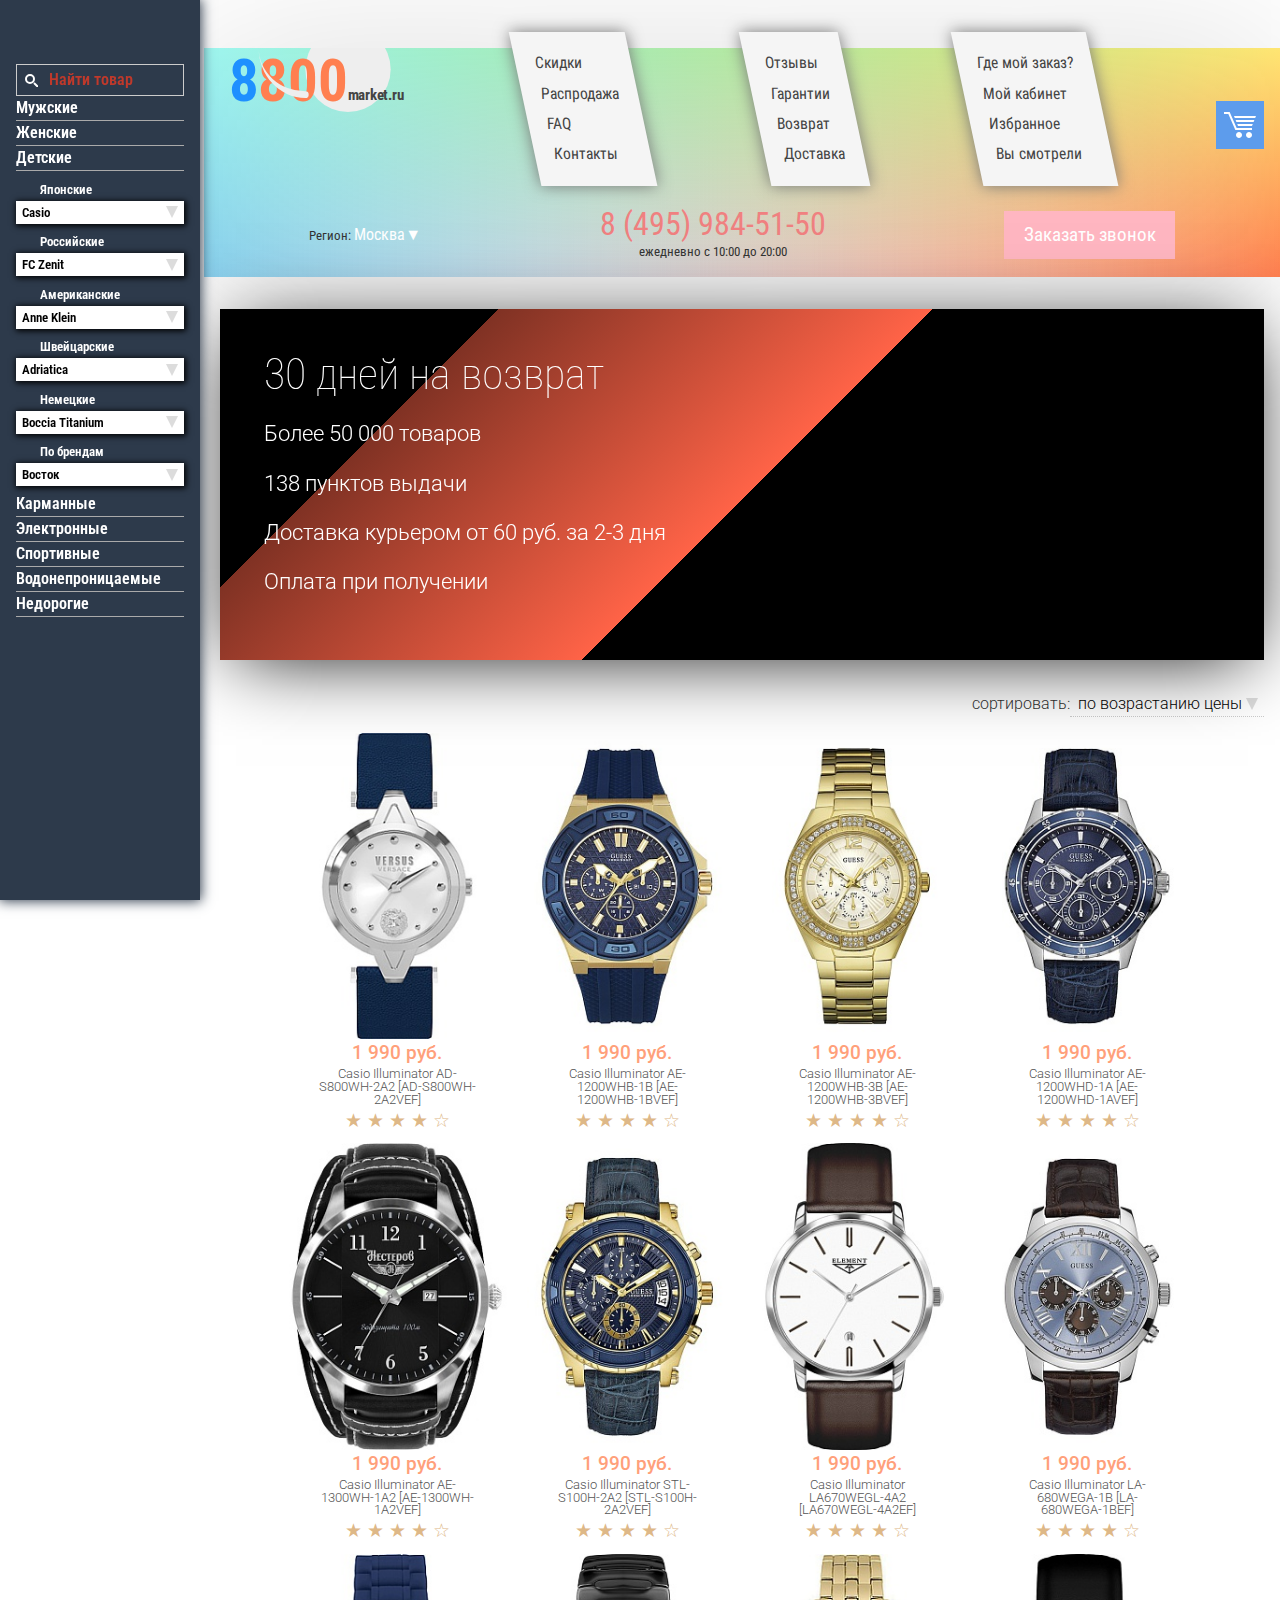
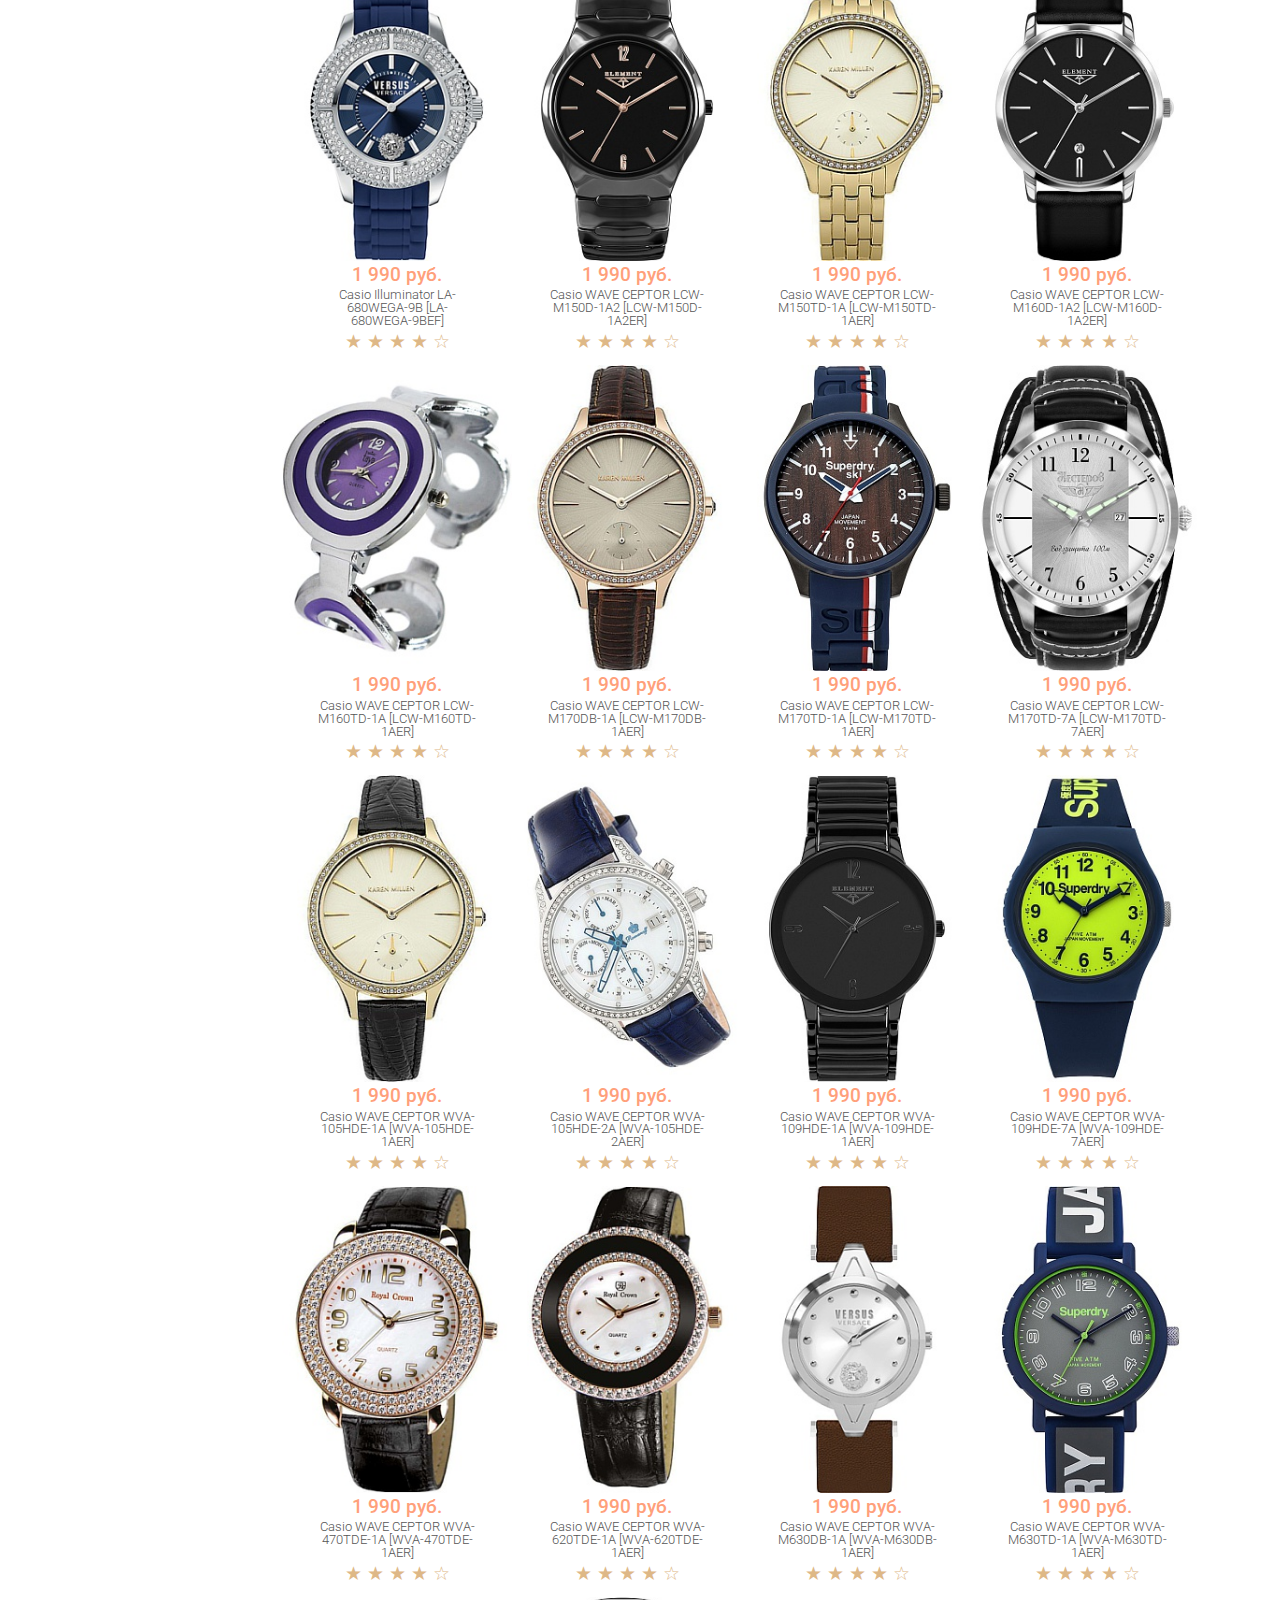
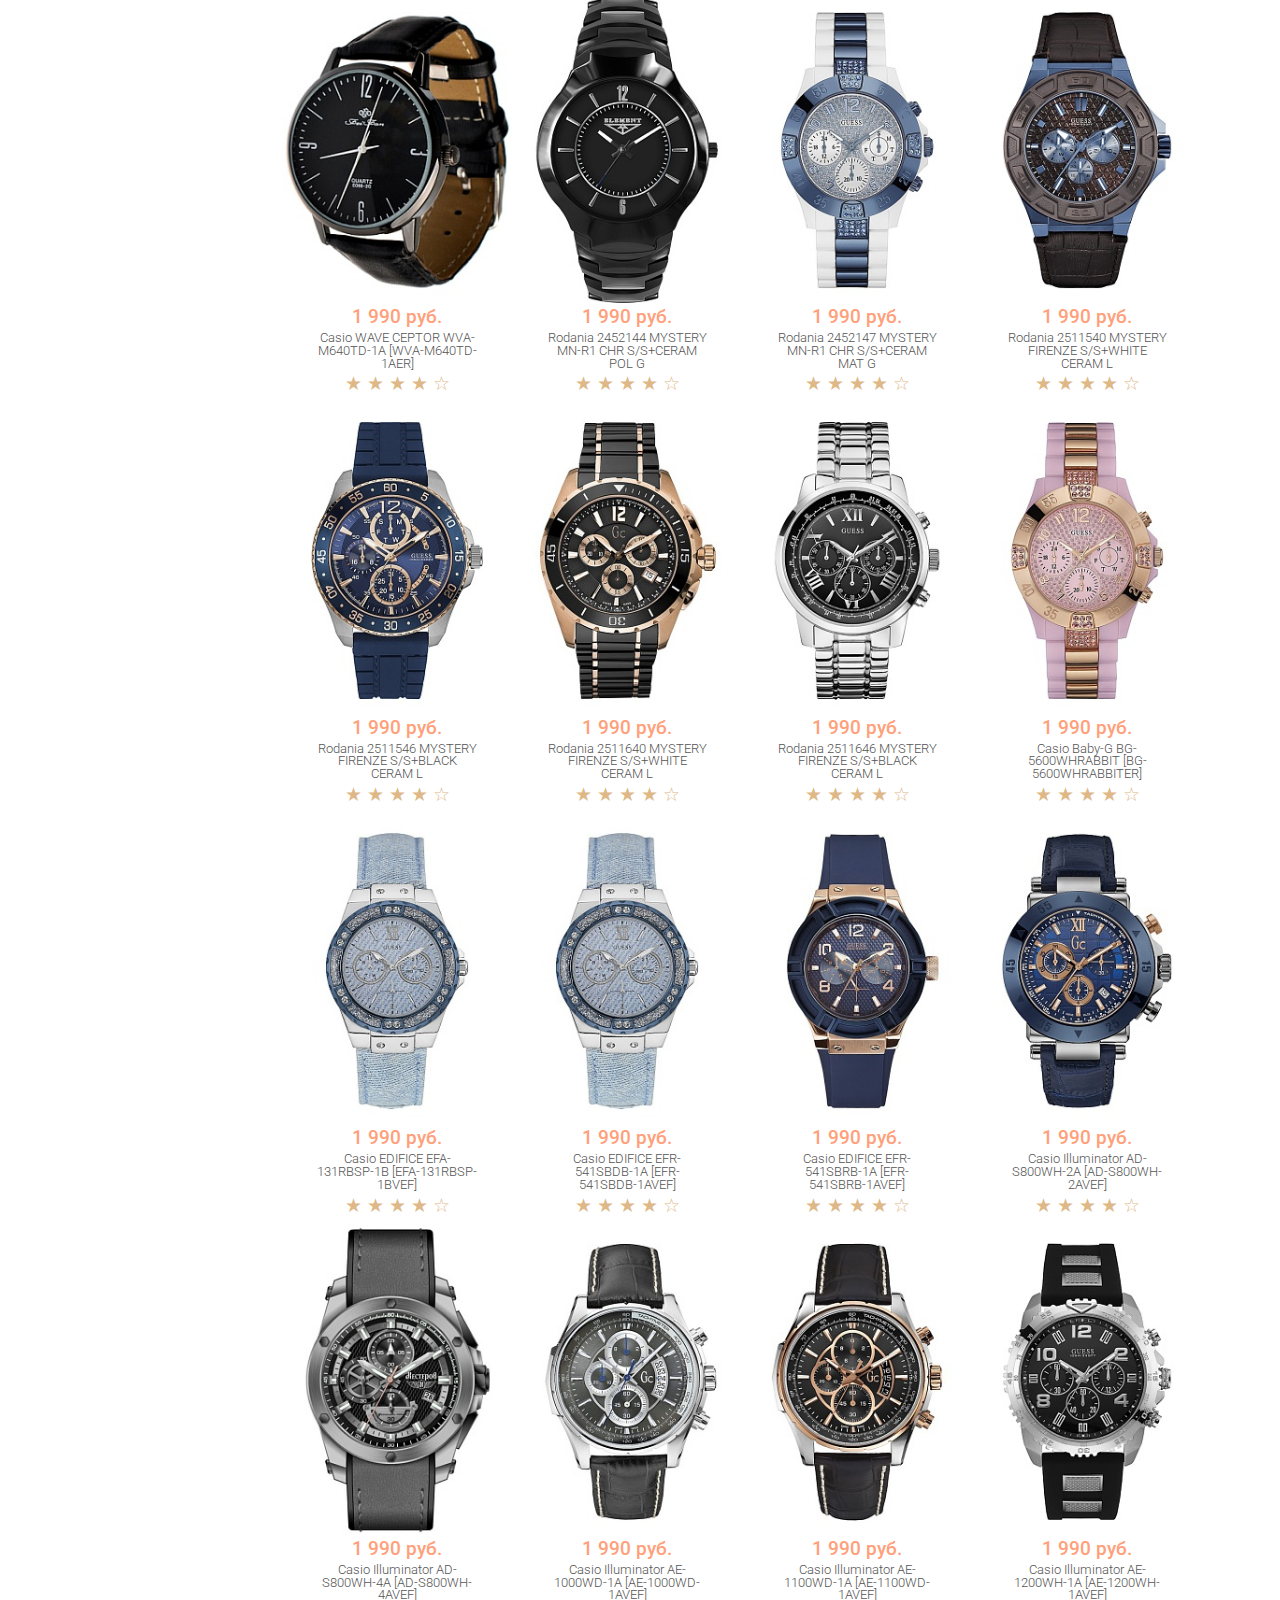
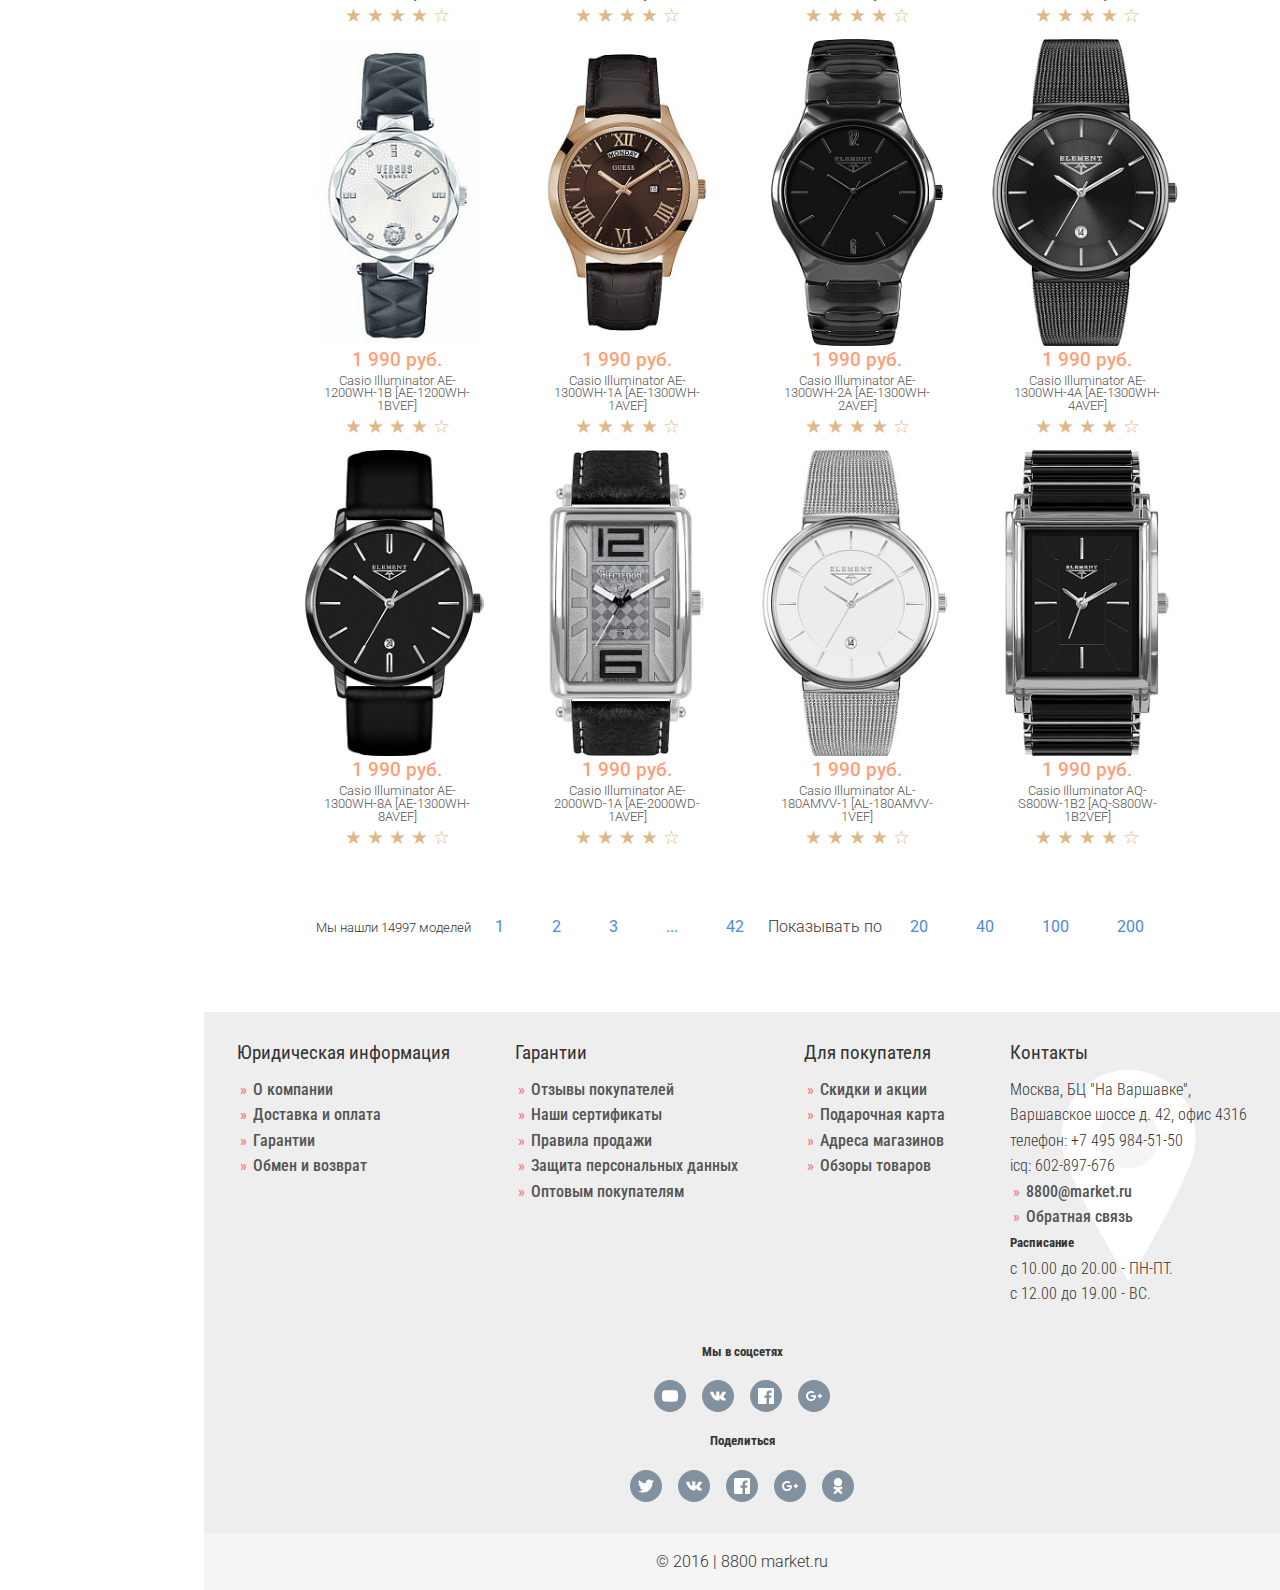
==== commit 61b286ef: "+" ====
--- a/index.html
+++ b/index.html
@@ -1,3 +1,3 @@
 <!DOCTYPE html><html lang="ru"><head><meta charset="utf-8"><meta name="viewport" content="width=device-width, initial-scale=1, , user-scalable=no"><meta http-equiv="X-UA-Compatible" content="IE=edge"><title>pageTitle</title><meta name="description" content="pageDescription"><meta name="keywords" content="pageKeywords"><link href="./assets/css/common.css" rel="stylesheet"><link href="https://fonts.googleapis.com/css?family=Roboto+Condensed:300,400,700|Roboto:300,500,700" rel="stylesheet"></head><body><div class="header"><div class="Flex"><a id="logo" href="index.html"><svg xmlns="http://www.w3.org/2000/svg" viewbox="0 0 32 96"><circle cx="64" cy="32" r="64" fill="#EEE"></circle><text text-anchor="middle" x="50%" y="50%" dy="32px" fill="dodgerblue" font-size="88px">8<tspan fill="coral">800</tspan><tspan fill="#444" dy="-2px" font-size="22px">market.ru</tspan></text><g transform=" matrix(0.866, -0.5, 0.25, 0.433, 80, 80)"><path d="M 0,70 A 65,70 0 0,0 65,0 5,5 0 0,1 75,0 75,70 0 0,1 0,70Z" fill="#EEE"></path><animatetransform attributename="transform" type="rotate" from="360 0 0" to="0 0 0" dur="1s" repeatcount="indefinite"></animatetransform></g></svg></a><nav class="test"><a href="#">Скидки</a><a href="#">Распродажа</a><a href="#">FAQ</a><a href="#">Контакты</a></nav><nav class="test"><a href="#">Отзывы</a><a href="#">Гарантии</a><a href="#">Возврат</a><a href="#">Доставка</a></nav><nav class="test"><a href="#">Где мой заказ?</a><a href="#">Мой кабинет</a><a href="#">Избранное </a><a href="#">Вы смотрели</a></nav><a id="cart" href="cart.html"><svg xmlns="http://www.w3.org/2000/svg" width="32px" height="32px" viewbox="0 0 512 512"><polygon points="447.992,336 181.555,336 69.539,80 0.008,80 0.008,48 90.477,48 202.492,304 447.992,304"></polygon><path d="M287.992,416c0,26.5-21.5,48-48,48s-48-21.5-48-48s21.5-48,48-48S287.992,389.5,287.992,416z"></path><path d="M447.992,416c0,26.5-21.5,48-48,48s-48-21.5-48-48s21.5-48,48-48S447.992,389.5,447.992,416z"></path><polygon points="499.18,144 511.992,112 160.008,112 172.805,144"></polygon><polygon points="211.195,240 223.992,272 447.992,272 460.805,240"></polygon><polygon points="486.398,176 185.602,176 198.398,208 473.586,208"></polygon></svg></a></div><div class="Flex"><div class="toggle-region"><small>Регион: </small><a href="" data-modal="md_regions">Москва</a></div><div class="phone"><a href="">8 (495) 984-51-50</a><small>ежедневно c 10:00 до 20:00</small></div><a href="" data-modal="md_callMe" class="btn">Заказать звонок</a></div></div><!--MODAL--><div id="md_regions" hidden="" class="overlay"><div class="modal"><div class="close"></div><h1>Доставляем по всей России</h1><div class="regions-table"><input type="text" placeholder="     Введите название своего города / населенного пункта" class="search"><a href="">Москва</a><a href="">Санкт-Петербург</a><a href="">Архангельск</a><a href="">Астрахань</a><a href="">Барнаул</a><a href="">Белгород</a><a href="">Брянск</a><a href="">Владикавказ</a><a href="">Волгоград</a><a href="">Воронеж</a><a href="">Иваново</a><a href="">Ирбит</a><a href="">Иркутск</a><a href="">Казань</a><a href="">Калининград</a><a href="">Калуга</a><a href="">Кемерово</a><a href="">Кинешма</a><a href="">Краснодар</a><a href="">Красноярск</a><a href="">Липецк</a><a href="">Майкоп</a><a href="">Массив Мшинская</a><a href="">Михайловка</a><a href="">Михайловск</a><a href="">Невинномысск</a><a href="">Нижний Новгород</a><a href="">Новокузнецк</a><a href="">Новосибирск</a><a href="">Октябрьский</a><a href="">Омск</a><a href="">Оренбург</a><a href="">Орск</a><a href="">Орёл</a><a href="">Пенза</a><a href="">Прокопьевск</a><a href="">Ростов-на-Дону</a><a href="">Рязань</a><a href="">Самара</a><a href="">Саратов</a><a href="">Светлоград</a><a href="">Северск</a><a href="">Симферополь</a><a href="">Ставрополь</a><a href="">Стерлитамак</a><a href="">Сызрань</a><a href="">Таганрог</a><a href="">Тверь</a><a href="">Тольятти</a><a href="">Томск</a><a href="">Тула</a><a href="">Тюмень</a><a href="">Улан-Удэ</a><a href="">Ульяновск</a><a href="">Уфа</a><a href="">Фролово</a><a href="">Хабаровск</a><a href="">Челябинск</a><a href="">Чита</a><a href="">Ярославль</a></div></div></div><div id="md_callMe" hidden="" class="overlay"><div class="modal"><div class="close"></div><h1>Обратный звонок</h1><div class="center"><h2>Введите ваш номер телефона</h2><input type="text" placeholder="номер телефона"><button type="submit">Жду звонка</button></div></div></div><div class="wr_Content"><div id="CrossFade"><img src="assets/img/slider/1.jpg" alt=""><img src="assets/img/slider/2.jpg" alt=""><img src="assets/img/slider/3.jpg" alt=""><img src="assets/img/slider/4.jpg" alt=""><div class="intro"><h1>30 дней на возврат</h1><p>Более 50 000 товаров</p><p>138 пунктов выдачи</p><p>Доставка курьером от 60 руб. за 2-3 дня</p><p>Оплата при получении</p></div></div><form><label class="inline">сортировать:<select><option>по возрастанию цены</option><option>по убыванию цены</option><option>по популярности</option><option>по новинкам</option><option>по скидкам</option></select></label></form><div class="TEST"><a href="tovar.html" class="item"><img src="assets/img/watch_246x328/1.jpg" alt=""><div class="item_dscr"><p class="price">1 990 руб.</p><p class="name">Casio Illuminator AD-S800WH-2A2 [AD-S800WH-2A2VEF]</p><div class="star">★ ★ ★ ★ ☆</div></div></a><a href="tovar.html" class="item"><img src="assets/img/watch_246x328/2.jpg" alt=""><div class="item_dscr"><p class="price">1 990 руб.</p><p class="name">Casio Illuminator AE-1200WHB-1B [AE-1200WHB-1BVEF]</p><div class="star">★ ★ ★ ★ ☆</div></div></a><a href="tovar.html" class="item"><img src="assets/img/watch_246x328/3.jpg" alt=""><div class="item_dscr"><p class="price">1 990 руб.</p><p class="name">Casio Illuminator AE-1200WHB-3B [AE-1200WHB-3BVEF]</p><div class="star">★ ★ ★ ★ ☆</div></div></a><a href="tovar.html" class="item"><img src="assets/img/watch_246x328/4.jpg" alt=""><div class="item_dscr"><p class="price">1 990 руб.</p><p class="name">Casio Illuminator AE-1200WHD-1A [AE-1200WHD-1AVEF]</p><div class="star">★ ★ ★ ★ ☆</div></div></a><a href="tovar.html" class="item"><img src="assets/img/watch_246x328/5.jpg" alt=""><div class="item_dscr"><p class="price">1 990 руб.</p><p class="name">Casio Illuminator AE-1300WH-1A2 [AE-1300WH-1A2VEF]</p><div class="star">★ ★ ★ ★ ☆</div></div></a><a href="tovar.html" class="item"><img src="assets/img/watch_246x328/6.jpg" alt=""><div class="item_dscr"><p class="price">1 990 руб.</p><p class="name">Casio Illuminator STL-S100H-2A2 [STL-S100H-2A2VEF]</p><div class="star">★ ★ ★ ★ ☆</div></div></a><a href="tovar.html" class="item"><img src="assets/img/watch_246x328/7.jpg" alt=""><div class="item_dscr"><p class="price">1 990 руб.</p><p class="name">Casio Illuminator LA670WEGL-4A2 [LA670WEGL-4A2EF]</p><div class="star">★ ★ ★ ★ ☆</div></div></a><a href="tovar.html" class="item"><img src="assets/img/watch_246x328/8.jpg" alt=""><div class="item_dscr"><p class="price">1 990 руб.</p><p class="name">Casio Illuminator LA-680WEGA-1B [LA-680WEGA-1BEF]</p><div class="star">★ ★ ★ ★ ☆</div></div></a><a href="tovar.html" class="item"><img src="assets/img/watch_246x328/9.jpg" alt=""><div class="item_dscr"><p class="price">1 990 руб.</p><p class="name">Casio Illuminator LA-680WEGA-9B [LA-680WEGA-9BEF]</p><div class="star">★ ★ ★ ★ ☆</div></div></a><a href="tovar.html" class="item"><img src="assets/img/watch_246x328/10.jpg" alt=""><div class="item_dscr"><p class="price">1 990 руб.</p><p class="name">Casio WAVE CEPTOR LCW-M150D-1A2 [LCW-M150D-1A2ER]</p><div class="star">★ ★ ★ ★ ☆</div></div></a><a href="tovar.html" class="item"><img src="assets/img/watch_246x328/11.jpg" alt=""><div class="item_dscr"><p class="price">1 990 руб.</p><p class="name">Casio WAVE CEPTOR LCW-M150TD-1A [LCW-M150TD-1AER]</p><div class="star">★ ★ ★ ★ ☆</div></div></a><a href="tovar.html" class="item"><img src="assets/img/watch_246x328/12.jpg" alt=""><div class="item_dscr"><p class="price">1 990 руб.</p><p class="name">Casio WAVE CEPTOR LCW-M160D-1A2 [LCW-M160D-1A2ER]</p><div class="star">★ ★ ★ ★ ☆</div></div></a><a href="tovar.html" class="item"><img src="assets/img/watch_246x328/13.jpg" alt=""><div class="item_dscr"><p class="price">1 990 руб.</p><p class="name">Casio WAVE CEPTOR LCW-M160TD-1A [LCW-M160TD-1AER]</p><div class="star">★ ★ ★ ★ ☆</div></div></a><a href="tovar.html" class="item"><img src="assets/img/watch_246x328/14.jpg" alt=""><div class="item_dscr"><p class="price">1 990 руб.</p><p class="name">Casio WAVE CEPTOR LCW-M170DB-1A [LCW-M170DB-1AER]</p><div class="star">★ ★ ★ ★ ☆</div></div></a><a href="tovar.html" class="item"><img src="assets/img/watch_246x328/15.jpg" alt=""><div class="item_dscr"><p class="price">1 990 руб.</p><p class="name">Casio WAVE CEPTOR LCW-M170TD-1A [LCW-M170TD-1AER]</p><div class="star">★ ★ ★ ★ ☆</div></div></a><a href="tovar.html" class="item"><img src="assets/img/watch_246x328/16.jpg" alt=""><div class="item_dscr"><p class="price">1 990 руб.</p><p class="name">Casio WAVE CEPTOR LCW-M170TD-7A [LCW-M170TD-7AER]</p><div class="star">★ ★ ★ ★ ☆</div></div></a><a href="tovar.html" class="item"><img src="assets/img/watch_246x328/17.jpg" alt=""><div class="item_dscr"><p class="price">1 990 руб.</p><p class="name">Casio WAVE CEPTOR WVA-105HDE-1A [WVA-105HDE-1AER]</p><div class="star">★ ★ ★ ★ ☆</div></div></a><a href="tovar.html" class="item"><img src="assets/img/watch_246x328/18.jpg" alt=""><div class="item_dscr"><p class="price">1 990 руб.</p><p class="name">Casio WAVE CEPTOR WVA-105HDE-2A [WVA-105HDE-2AER]</p><div class="star">★ ★ ★ ★ ☆</div></div></a><a href="tovar.html" class="item"><img src="assets/img/watch_246x328/19.jpg" alt=""><div class="item_dscr"><p class="price">1 990 руб.</p><p class="name">Casio WAVE CEPTOR WVA-109HDE-1A [WVA-109HDE-1AER]</p><div class="star">★ ★ ★ ★ ☆</div></div></a><a href="tovar.html" class="item"><img src="assets/img/watch_246x328/20.jpg" alt=""><div class="item_dscr"><p class="price">1 990 руб.</p><p class="name">Casio WAVE CEPTOR WVA-109HDE-7A [WVA-109HDE-7AER]</p><div class="star">★ ★ ★ ★ ☆</div></div></a><a href="tovar.html" class="item"><img src="assets/img/watch_246x328/21.jpg" alt=""><div class="item_dscr"><p class="price">1 990 руб.</p><p class="name">Casio WAVE CEPTOR WVA-470TDE-1A [WVA-470TDE-1AER]</p><div class="star">★ ★ ★ ★ ☆</div></div></a><a href="tovar.html" class="item"><img src="assets/img/watch_246x328/22.jpg" alt=""><div class="item_dscr"><p class="price">1 990 руб.</p><p class="name">Casio WAVE CEPTOR WVA-620TDE-1A [WVA-620TDE-1AER]</p><div class="star">★ ★ ★ ★ ☆</div></div></a><a href="tovar.html" class="item"><img src="assets/img/watch_246x328/23.jpg" alt=""><div class="item_dscr"><p class="price">1 990 руб.</p><p class="name">Casio WAVE CEPTOR WVA-M630DB-1A [WVA-M630DB-1AER]</p><div class="star">★ ★ ★ ★ ☆</div></div></a><a href="tovar.html" class="item"><img src="assets/img/watch_246x328/24.jpg" alt=""><div class="item_dscr"><p class="price">1 990 руб.</p><p class="name">Casio WAVE CEPTOR WVA-M630TD-1A [WVA-M630TD-1AER]</p><div class="star">★ ★ ★ ★ ☆</div></div></a><a href="tovar.html" class="item"><img src="assets/img/watch_246x328/25.jpg" alt=""><div class="item_dscr"><p class="price">1 990 руб.</p><p class="name">Casio WAVE CEPTOR WVA-M640TD-1A [WVA-M640TD-1AER]</p><div class="star">★ ★ ★ ★ ☆</div></div></a><a href="tovar.html" class="item"><img src="assets/img/watch_246x328/26.jpg" alt=""><div class="item_dscr"><p class="price">1 990 руб.</p><p class="name">Rodania 2452144 MYSTERY MN-R1 CHR S/S+CERAM POL G</p><div class="star">★ ★ ★ ★ ☆</div></div></a><a href="tovar.html" class="item"><img src="assets/img/watch_246x328/27.jpg" alt=""><div class="item_dscr"><p class="price">1 990 руб.</p><p class="name">Rodania 2452147 MYSTERY MN-R1 CHR S/S+CERAM MAT G</p><div class="star">★ ★ ★ ★ ☆</div></div></a><a href="tovar.html" class="item"><img src="assets/img/watch_246x328/28.jpg" alt=""><div class="item_dscr"><p class="price">1 990 руб.</p><p class="name">Rodania 2511540 MYSTERY FIRENZE S/S+WHITE CERAM L</p><div class="star">★ ★ ★ ★ ☆</div></div></a><a href="tovar.html" class="item"><img src="assets/img/watch_246x328/29.jpg" alt=""><div class="item_dscr"><p class="price">1 990 руб.</p><p class="name">Rodania 2511546 MYSTERY FIRENZE S/S+BLACK CERAM L</p><div class="star">★ ★ ★ ★ ☆</div></div></a><a href="tovar.html" class="item"><img src="assets/img/watch_246x328/30.jpg" alt=""><div class="item_dscr"><p class="price">1 990 руб.</p><p class="name">Rodania 2511640 MYSTERY FIRENZE S/S+WHITE CERAM L</p><div class="star">★ ★ ★ ★ ☆</div></div></a><a href="tovar.html" class="item"><img src="assets/img/watch_246x328/31.jpg" alt=""><div class="item_dscr"><p class="price">1 990 руб.</p><p class="name">Rodania 2511646 MYSTERY FIRENZE S/S+BLACK CERAM L</p><div class="star">★ ★ ★ ★ ☆</div></div></a><a href="tovar.html" class="item"><img src="assets/img/watch_246x328/32.jpg" alt=""><div class="item_dscr"><p class="price">1 990 руб.</p><p class="name">Casio Baby-G BG-5600WHRABBIT [BG-5600WHRABBITER]</p><div class="star">★ ★ ★ ★ ☆</div></div></a><a href="tovar.html" class="item"><img src="assets/img/watch_246x328/33.jpg" alt=""><div class="item_dscr"><p class="price">1 990 руб.</p><p class="name">Casio EDIFICE EFA-131RBSP-1B [EFA-131RBSP-1BVEF]</p><div class="star">★ ★ ★ ★ ☆</div></div></a><a href="tovar.html" class="item"><img src="assets/img/watch_246x328/34.jpg" alt=""><div class="item_dscr"><p class="price">1 990 руб.</p><p class="name">Casio EDIFICE EFR-541SBDB-1A [EFR-541SBDB-1AVEF]</p><div class="star">★ ★ ★ ★ ☆</div></div></a><a href="tovar.html" class="item"><img src="assets/img/watch_246x328/35.jpg" alt=""><div class="item_dscr"><p class="price">1 990 руб.</p><p class="name">Casio EDIFICE EFR-541SBRB-1A [EFR-541SBRB-1AVEF]</p><div class="star">★ ★ ★ ★ ☆</div></div></a><a href="tovar.html" class="item"><img src="assets/img/watch_246x328/36.jpg" alt=""><div class="item_dscr"><p class="price">1 990 руб.</p><p class="name">Casio Illuminator AD-S800WH-2A [AD-S800WH-2AVEF]</p><div class="star">★ ★ ★ ★ ☆</div></div></a><a href="tovar.html" class="item"><img src="assets/img/watch_246x328/37.jpg" alt=""><div class="item_dscr"><p class="price">1 990 руб.</p><p class="name">Casio Illuminator AD-S800WH-4A [AD-S800WH-4AVEF]</p><div class="star">★ ★ ★ ★ ☆</div></div></a><a href="tovar.html" class="item"><img src="assets/img/watch_246x328/38.jpg" alt=""><div class="item_dscr"><p class="price">1 990 руб.</p><p class="name">Casio Illuminator AE-1000WD-1A [AE-1000WD-1AVEF]</p><div class="star">★ ★ ★ ★ ☆</div></div></a><a href="tovar.html" class="item"><img src="assets/img/watch_246x328/39.jpg" alt=""><div class="item_dscr"><p class="price">1 990 руб.</p><p class="name">Casio Illuminator AE-1100WD-1A [AE-1100WD-1AVEF]</p><div class="star">★ ★ ★ ★ ☆</div></div></a><a href="tovar.html" class="item"><img src="assets/img/watch_246x328/40.jpg" alt=""><div class="item_dscr"><p class="price">1 990 руб.</p><p class="name">Casio Illuminator AE-1200WH-1A [AE-1200WH-1AVEF]</p><div class="star">★ ★ ★ ★ ☆</div></div></a><a href="tovar.html" class="item"><img src="assets/img/watch_246x328/41.jpg" alt=""><div class="item_dscr"><p class="price">1 990 руб.</p><p class="name">Casio Illuminator AE-1200WH-1B [AE-1200WH-1BVEF]</p><div class="star">★ ★ ★ ★ ☆</div></div></a><a href="tovar.html" class="item"><img src="assets/img/watch_246x328/42.jpg" alt=""><div class="item_dscr"><p class="price">1 990 руб.</p><p class="name">Casio Illuminator AE-1300WH-1A [AE-1300WH-1AVEF]</p><div class="star">★ ★ ★ ★ ☆</div></div></a><a href="tovar.html" class="item"><img src="assets/img/watch_246x328/43.jpg" alt=""><div class="item_dscr"><p class="price">1 990 руб.</p><p class="name">Casio Illuminator AE-1300WH-2A [AE-1300WH-2AVEF]</p><div class="star">★ ★ ★ ★ ☆</div></div></a><a href="tovar.html" class="item"><img src="assets/img/watch_246x328/44.jpg" alt=""><div class="item_dscr"><p class="price">1 990 руб.</p><p class="name">Casio Illuminator AE-1300WH-4A [AE-1300WH-4AVEF]</p><div class="star">★ ★ ★ ★ ☆</div></div></a><a href="tovar.html" class="item"><img src="assets/img/watch_246x328/45.jpg" alt=""><div class="item_dscr"><p class="price">1 990 руб.</p><p class="name">Casio Illuminator AE-1300WH-8A [AE-1300WH-8AVEF]</p><div class="star">★ ★ ★ ★ ☆</div></div></a><a href="tovar.html" class="item"><img src="assets/img/watch_246x328/46.jpg" alt=""><div class="item_dscr"><p class="price">1 990 руб.</p><p class="name">Casio Illuminator AE-2000WD-1A [AE-2000WD-1AVEF]</p><div class="star">★ ★ ★ ★ ☆</div></div></a><a href="tovar.html" class="item"><img src="assets/img/watch_246x328/47.jpg" alt=""><div class="item_dscr"><p class="price">1 990 руб.</p><p class="name">Casio Illuminator AL-180AMVV-1 [AL-180AMVV-1VEF]</p><div class="star">★ ★ ★ ★ ☆</div></div></a><a href="tovar.html" class="item"><img src="assets/img/watch_246x328/48.jpg" alt=""><div class="item_dscr"><p class="price">1 990 руб.</p><p class="name">Casio Illuminator AQ-S800W-1B2 [AQ-S800W-1B2VEF]</p><div class="star">★ ★ ★ ★ ☆</div></div></a></div><div class="paginator"><p><small>Мы нашли 14997 моделей</small><a href="">1</a><a href="">2</a><a href="">3</a><a href="">...</a><a href="">42</a></p><p>Показывать по <a href="">20</a><a href="">40</a><a href="">100</a><a href="">200</a></p></div></div><div class="filters-icon">☰</div><div class="filters"><input type="text" placeholder="      Найти товар" class="search"><nav><a href="">Мужские</a><a href="">Женские</a><a href="">Детские</a></nav><form><label>Японские<select><option>Casio</option><option>Casio G-Shock</option><option>Citizen</option><option>J. Springs</option><option>Orient</option><option>Q&amp;Q</option></select></label><label>Российские<select><option>FC Zenit</option><option>Level</option><option>VECTOR</option><option>Восток</option><option>Восток Командирские</option><option>Заря</option><option>Комета</option><option>Луч</option><option>Михаил Москвин</option><option>Нестеров</option><option>Полёт</option><option>Полёт Президент</option><option>Romanoff</option><option>РОССИЯ</option><option>Слава</option><option>Спецназ</option><option>Спутник Престиж</option><option>Штурманские</option><option>Электроника</option></select></label><label>Американские<select><option>Anne Klein</option><option>Bulova</option><option>Disney</option><option>Ingersoll</option><option>Stuhrling</option><option>Timex</option></select></label><label>Швейцарские<select><option>Adriatica</option><option>Alfex</option><option>Appella</option><option>Atlantic</option><option>Blauling</option><option>Candino</option><option>Cover</option><option>Deep Blue</option><option>Doxa</option><option>Epos</option><option>GC</option><option>Jean Marcel</option><option>Jowissa</option><option>Kolber</option><option>L Duchen</option><option>Le Chic</option><option>Mathey Tissot</option><option>Nautica</option><option>Philip Laurence</option><option>Pierre Ricaud</option><option>Remark</option><option>Rodania</option><option>Sauvage</option><option>Swiss Eagle</option><option>Swiss Military by Chrono</option><option>Swiss Military Hanowa</option><option>Taller</option><option>Titoni</option><option>Wainer</option></select></label><label>Немецкие<select><option>Boccia Titanium</option><option>Bruno Sohnle</option><option>Carucci</option><option>Dufa</option><option>Just</option><option>Limit</option><option>Steinmeyer</option></select></label><label>По брендам<select><option>Восток</option><option>Заря</option><option>Комета</option><option>Луч</option><option>Михаил Москвин</option><option>Нестеров</option><option>Полёт</option><option>РОССИЯ</option><option>РФС</option><option>Слава</option><option>Спецназ</option><option>Спутник Престиж</option><option>Штурманские</option><option>Электроника</option><option>Adidas</option><option>Adriatica</option><option>Alfex</option><option>Anne Klein</option><option>Appella</option><option>Atlantic</option><option>AVI-8</option><option>Ben Sherman</option><option>Blauling</option><option>Blumarine</option><option>Boccia Titanium</option><option>Bruno Sohnle</option><option>Bulova</option><option>Candino</option><option>Carucci</option><option>Casio</option><option>Chronotech</option><option>Citizen</option><option>Cooc</option><option>Cover</option><option>Daniel Wellington</option><option>Danish Design</option><option>Deep Blue</option><option>Detomaso</option><option>Diesel</option><option>Disney by RFS</option><option>DKNY</option><option>Doxa</option><option>Dufa</option><option>Elite</option><option>Emporio Armani</option><option>ENE</option><option>Epos</option><option>Esprit</option><option>Essence</option><option>Fabler</option><option>FC Zenit</option><option>Fossil</option><option>French Connection</option><option>GC</option><option>GO Girl Only</option><option>Gryon</option><option>Guardo</option><option>Guess</option><option>Ingersoll</option><option>InTimes</option><option>J. Springs</option><option>Jacques Lemans</option><option>Jean Marcel</option><option>Jordan Kerr</option><option>Jowissa</option><option>Just</option><option>Kahuna</option><option>Karen Millen</option><option>Kolber</option><option>L Duchen</option><option>LAROS</option><option>Le Chic</option><option>Level</option><option>Limit</option><option>Link</option><option>Locman</option><option>Mark Maddox</option><option>Mathey Tissot</option><option>Morgan</option><option>Moschino</option><option>Nautica</option><option>Nowley</option><option>Omax</option><option>Orient</option><option>Perfect</option><option>Philip Laurence</option><option>Pierre Lannier</option><option>Pierre Ricaud</option><option>Police</option><option>Puma</option><option>Q&amp;Q</option><option>Quantum</option><option>Reebok</option><option>Remark</option><option>Rodania</option><option>Romanoff</option><option>Romanson</option><option>Royal London</option><option>Sauvage</option><option>Skagen</option><option>Steinmeyer</option><option>STORM</option><option>Stuhrling</option><option>SUUNTO</option><option>Swiss Eagle</option><option>Swiss Military by Chrono</option><option>Swiss Military Hanowa</option><option>Taller</option><option>33 Element</option><option>Thomas Earnshaw</option><option>Timestar</option><option>Timex</option><option>Titoni</option><option>Valeri</option><option>VECTOR</option><option>Versus</option><option>Wainer</option><option>Yonger</option></select></label></form><nav><a href="">Карманные</a><a href="">Электронные</a><a href="">Спортивные</a><a href="">Водонепроницаемые</a><a href="">Недорогие</a></nav></div><footer><nav><h3>Юридическая информация</h3><a href="#">О компании</a><a href="#">Доставка и оплата</a><a href="#">Гарантии</a><a href="#">Обмен и возврат</a></nav><nav><h3>Гарантии</h3><a href="#">Отзывы покупателей</a><a href="#">Наши сертификаты</a><a href="#">Правила продажи</a><a href="#">Защита персональных данных</a><a href="#">Оптовым покупателям</a></nav><nav><h3>Для покупателя</h3><a href="#">Скидки и акции</a><a href="#">Подарочная карта</a><a href="#">Адреса магазинов</a><a href="#">Обзоры товаров</a></nav><address><h3>Контакты</h3>Москва, БЦ "На Варшавке",<br>Варшавское шоссе д. 42, офис 4316<br>телефон: +7 495 984-51-50<br>icq: 602-897-676<br><a href="#">8800@market.ru</a><a href="#">Обратная связь</a><h5>Расписание</h5>с 10.00 до 20.00 - ПН-ПТ. <br>с 12.00 до 19.00 - ВС. 	</address><div class="socials"><h5>Мы в соцсетях</h5><div class="socials-set"><a href="https://www.youtube.com/user/presidentwatches"><svg class="icon"><use xmlns:xlink="http://www.w3.org/1999/xlink" xlink:href="#icon_youtube" x="0" y="0"></use></svg></a><a href="https://vk.com/public125188473"><svg class="icon"><use xmlns:xlink="http://www.w3.org/1999/xlink" xlink:href="#icon_vk"></use></svg></a><a href="https://www.facebook.com/pwatches"><svg class="icon"><use xmlns:xlink="http://www.w3.org/1999/xlink" xlink:href="#icon_fb"></use></svg></a><a href="https://plus.google.com/u/0/+presidentwatches/about"><svg class="icon"><use xmlns:xlink="http://www.w3.org/1999/xlink" xlink:href="#icon_googleplus"></use></svg></a></div><h5>Поделиться</h5><div class="socials-set"><a href="https://twitter.com/share?url=[URL]&amp;text=[TITLE]" onclick="javascript:window.open(this.href,'', 'menubar=no,toolbar=no,resizable=yes,scrollbars=yes,height=400,width=320');return false;"><svg class="icon"><use xmlns:xlink="http://www.w3.org/1999/xlink" xlink:href="#icon_twitter"></use></svg></a><a href="http://vk.com/share.php?url=[URL]&amp;title=[TITLE]&amp;description=[DESC]&amp;image=[IMAGE]&amp;noparse=true" onclick="javascript:window.open(this.href,'', 'menubar=no,toolbar=no,resizable=yes,scrollbars=yes,height=400,width=320');return false;"><svg class="icon"><use xmlns:xlink="http://www.w3.org/1999/xlink" xlink:href="#icon_vk"></use></svg></a><a href="http://www.facebook.com/sharer.php?u=http://bit.ly/FBshareArticle" onclick="javascript:window.open(this.href,'', 'menubar=no,toolbar=no,resizable=yes,scrollbars=yes,height=400,width=320');return false;"><svg class="icon"><use xmlns:xlink="http://www.w3.org/1999/xlink" xlink:href="#icon_fb"></use></svg></a><a href="https://plus.google.com/share?url=[URL]" onclick="javascript:window.open(this.href,'', 'menubar=no,toolbar=no,resizable=yes,scrollbars=yes,height=400,width=320');return false;"><svg class="icon"><use xmlns:xlink="http://www.w3.org/1999/xlink" xlink:href="#icon_googleplus"></use></svg></a><a href="http://www.odnoklassniki.ru/dk?st.cmd=addShare&amp;st.s=1&amp;st._surl=[URL]&amp;st.comments=[TITLE]" onclick="javascript:window.open(this.href,'', 'menubar=no,toolbar=no,resizable=yes,scrollbars=yes,height=400,width=320');return false;"><svg class="icon"><use xmlns:xlink="http://www.w3.org/1999/xlink" xlink:href="#icon_ok"></use></svg></a>
 
-</div></div></footer><svg style="display: none;" viewbox="0 0 16 16" xmlns="http://www.w3.org/2000/svg" fill-rule="evenodd" clip-rule="evenodd" stroke-linejoin="round" stroke-miterlimit="1.414"><symbol id="icon_ok"><path d="M9.67 11.626c.84-.19 1.652-.524 2.4-.993.564-.356.734-1.103.378-1.668-.356-.566-1.102-.737-1.668-.38-1.692 1.063-3.87 1.063-5.56 0-.566-.357-1.313-.186-1.668.38-.356.566-.186 1.312.38 1.668.746.47 1.556.802 2.397.993l-2.31 2.31c-.474.47-.474 1.237 0 1.71.235.236.545.354.854.354.31 0 .62-.118.856-.354L8 13.376l2.27 2.27c.47.472 1.237.472 1.71 0 .472-.473.472-1.24 0-1.71l-2.31-2.31zM8 8.258c2.278 0 4.13-1.852 4.13-4.128C12.13 1.852 10.277 0 8 0S3.87 1.852 3.87 4.13c0 2.276 1.853 4.128 4.13 4.128zM8 2.42c-.942 0-1.71.767-1.71 1.71 0 .942.768 1.71 1.71 1.71.943 0 1.71-.768 1.71-1.71 0-.943-.767-1.71-1.71-1.71z"></path></symbol><symbol id="icon_vk"><path d="M7.828 12.526h.957s.288-.032.436-.19c.137-.147.133-.42.133-.42s-.02-1.284.576-1.473c.587-.187 1.34 1.24 2.14 1.788.604.416 1.063.326 1.063.326l2.137-.03s1.117-.07.587-.948c-.043-.072-.308-.65-1.588-1.838-1.34-1.244-1.162-1.043.452-3.194.983-1.31 1.376-2.11 1.253-2.452-.117-.326-.84-.24-.84-.24l-2.406.015s-.18-.025-.31.054c-.13.077-.213.258-.213.258s-.38 1.013-.89 1.876c-1.07 1.82-1.5 1.915-1.674 1.802-.407-.264-.305-1.058-.305-1.622 0-1.763.267-2.498-.52-2.688-.263-.063-.455-.105-1.124-.112-.86-.01-1.585.003-1.996.204-.274.134-.485.433-.357.45.16.02.52.097.71.357.248.335.24 1.088.24 1.088s.14 2.075-.33 2.333c-.326.177-.77-.184-1.726-1.834-.49-.845-.858-1.78-.858-1.78s-.072-.174-.2-.268c-.153-.113-.368-.15-.368-.15L.52 3.855s-.342.01-.468.16c-.112.132-.01.406-.01.406s1.79 4.187 3.818 6.298c1.858 1.935 3.968 1.808 3.968 1.808z"></path></symbol><symbol id="icon_fb"><path d="M15.117 0H.883C.395 0 0 .395 0 .883v14.234c0 .488.395.883.883.883h7.663V9.804H6.46V7.39h2.086V5.607c0-2.066 1.262-3.19 3.106-3.19.883 0 1.642.064 1.863.094v2.16h-1.28c-1 0-1.195.476-1.195 1.176v1.54h2.39l-.31 2.416h-2.08V16h4.077c.488 0 .883-.395.883-.883V.883C16 .395 15.605 0 15.117 0" fill-rule="nonzero"></path></symbol><symbol id="icon_youtube"><path d="M0 7.345c0-1.294.16-2.59.16-2.59s.156-1.1.636-1.587c.608-.637 1.408-.617 1.764-.684C3.84 2.36 8 2.324 8 2.324s3.362.004 5.6.166c.314.038.996.04 1.604.678.48.486.636 1.588.636 1.588S16 6.05 16 7.346v1.258c0 1.296-.16 2.59-.16 2.59s-.156 1.102-.636 1.588c-.608.638-1.29.64-1.604.678-2.238.162-5.6.166-5.6.166s-4.16-.037-5.44-.16c-.356-.067-1.156-.047-1.764-.684-.48-.487-.636-1.587-.636-1.587S0 9.9 0 8.605v-1.26zm6.348 2.73V5.58l4.323 2.255-4.32 2.24h-.002z"></path></symbol><symbol id="icon_googleplus"><path d="M5.09 7.273v1.745H7.98c-.116.75-.873 2.197-2.887 2.197-1.737 0-3.155-1.44-3.155-3.215S3.353 4.785 5.09 4.785c.99 0 1.652.422 2.03.786l1.382-1.33c-.887-.83-2.037-1.33-3.41-1.33C2.275 2.91 0 5.184 0 8s2.276 5.09 5.09 5.09c2.94 0 4.888-2.065 4.888-4.974 0-.334-.036-.59-.08-.843H5.09zM16 7.273h-1.455V5.818H13.09v1.455h-1.454v1.454h1.455v1.455h1.455V8.727H16"></path></symbol><symbol id="icon_twitter"><path d="M16 3.038c-.59.26-1.22.437-1.885.517.677-.407 1.198-1.05 1.443-1.816-.634.375-1.337.648-2.085.795-.598-.638-1.45-1.036-2.396-1.036-1.812 0-3.282 1.468-3.282 3.28 0 .258.03.51.085.75C5.152 5.39 2.733 4.084 1.114 2.1.83 2.583.67 3.147.67 3.75c0 1.14.58 2.143 1.46 2.732-.538-.017-1.045-.165-1.487-.41v.04c0 1.59 1.13 2.918 2.633 3.22-.276.074-.566.114-.865.114-.21 0-.416-.02-.617-.058.418 1.304 1.63 2.253 3.067 2.28-1.124.88-2.54 1.404-4.077 1.404-.265 0-.526-.015-.783-.045 1.453.93 3.178 1.474 5.032 1.474 6.038 0 9.34-5 9.34-9.338 0-.143-.004-.284-.01-.425.64-.463 1.198-1.04 1.638-1.7z" fill-rule="nonzero"></path></symbol></svg><div class="copyright">© 2016 | 8800 market.ru</div><script src="app/js.js"></script></body></html>+</div></div></footer><svg style="display: none;" viewbox="0 0 16 16" xmlns="http://www.w3.org/2000/svg" fill-rule="evenodd" clip-rule="evenodd" stroke-linejoin="round" stroke-miterlimit="1.414"><symbol id="icon_ok"><path d="M9.67 11.626c.84-.19 1.652-.524 2.4-.993.564-.356.734-1.103.378-1.668-.356-.566-1.102-.737-1.668-.38-1.692 1.063-3.87 1.063-5.56 0-.566-.357-1.313-.186-1.668.38-.356.566-.186 1.312.38 1.668.746.47 1.556.802 2.397.993l-2.31 2.31c-.474.47-.474 1.237 0 1.71.235.236.545.354.854.354.31 0 .62-.118.856-.354L8 13.376l2.27 2.27c.47.472 1.237.472 1.71 0 .472-.473.472-1.24 0-1.71l-2.31-2.31zM8 8.258c2.278 0 4.13-1.852 4.13-4.128C12.13 1.852 10.277 0 8 0S3.87 1.852 3.87 4.13c0 2.276 1.853 4.128 4.13 4.128zM8 2.42c-.942 0-1.71.767-1.71 1.71 0 .942.768 1.71 1.71 1.71.943 0 1.71-.768 1.71-1.71 0-.943-.767-1.71-1.71-1.71z"></path></symbol><symbol id="icon_vk"><path d="M7.828 12.526h.957s.288-.032.436-.19c.137-.147.133-.42.133-.42s-.02-1.284.576-1.473c.587-.187 1.34 1.24 2.14 1.788.604.416 1.063.326 1.063.326l2.137-.03s1.117-.07.587-.948c-.043-.072-.308-.65-1.588-1.838-1.34-1.244-1.162-1.043.452-3.194.983-1.31 1.376-2.11 1.253-2.452-.117-.326-.84-.24-.84-.24l-2.406.015s-.18-.025-.31.054c-.13.077-.213.258-.213.258s-.38 1.013-.89 1.876c-1.07 1.82-1.5 1.915-1.674 1.802-.407-.264-.305-1.058-.305-1.622 0-1.763.267-2.498-.52-2.688-.263-.063-.455-.105-1.124-.112-.86-.01-1.585.003-1.996.204-.274.134-.485.433-.357.45.16.02.52.097.71.357.248.335.24 1.088.24 1.088s.14 2.075-.33 2.333c-.326.177-.77-.184-1.726-1.834-.49-.845-.858-1.78-.858-1.78s-.072-.174-.2-.268c-.153-.113-.368-.15-.368-.15L.52 3.855s-.342.01-.468.16c-.112.132-.01.406-.01.406s1.79 4.187 3.818 6.298c1.858 1.935 3.968 1.808 3.968 1.808z"></path></symbol><symbol id="icon_fb"><path d="M15.117 0H.883C.395 0 0 .395 0 .883v14.234c0 .488.395.883.883.883h7.663V9.804H6.46V7.39h2.086V5.607c0-2.066 1.262-3.19 3.106-3.19.883 0 1.642.064 1.863.094v2.16h-1.28c-1 0-1.195.476-1.195 1.176v1.54h2.39l-.31 2.416h-2.08V16h4.077c.488 0 .883-.395.883-.883V.883C16 .395 15.605 0 15.117 0" fill-rule="nonzero"></path></symbol><symbol id="icon_youtube"><path d="M0 7.345c0-1.294.16-2.59.16-2.59s.156-1.1.636-1.587c.608-.637 1.408-.617 1.764-.684C3.84 2.36 8 2.324 8 2.324s3.362.004 5.6.166c.314.038.996.04 1.604.678.48.486.636 1.588.636 1.588S16 6.05 16 7.346v1.258c0 1.296-.16 2.59-.16 2.59s-.156 1.102-.636 1.588c-.608.638-1.29.64-1.604.678-2.238.162-5.6.166-5.6.166s-4.16-.037-5.44-.16c-.356-.067-1.156-.047-1.764-.684-.48-.487-.636-1.587-.636-1.587S0 9.9 0 8.605v-1.26zm6.348 2.73V5.58l4.323 2.255-4.32 2.24h-.002z"></path></symbol><symbol id="icon_googleplus"><path d="M5.09 7.273v1.745H7.98c-.116.75-.873 2.197-2.887 2.197-1.737 0-3.155-1.44-3.155-3.215S3.353 4.785 5.09 4.785c.99 0 1.652.422 2.03.786l1.382-1.33c-.887-.83-2.037-1.33-3.41-1.33C2.275 2.91 0 5.184 0 8s2.276 5.09 5.09 5.09c2.94 0 4.888-2.065 4.888-4.974 0-.334-.036-.59-.08-.843H5.09zM16 7.273h-1.455V5.818H13.09v1.455h-1.454v1.454h1.455v1.455h1.455V8.727H16"></path></symbol><symbol id="icon_twitter"><path d="M16 3.038c-.59.26-1.22.437-1.885.517.677-.407 1.198-1.05 1.443-1.816-.634.375-1.337.648-2.085.795-.598-.638-1.45-1.036-2.396-1.036-1.812 0-3.282 1.468-3.282 3.28 0 .258.03.51.085.75C5.152 5.39 2.733 4.084 1.114 2.1.83 2.583.67 3.147.67 3.75c0 1.14.58 2.143 1.46 2.732-.538-.017-1.045-.165-1.487-.41v.04c0 1.59 1.13 2.918 2.633 3.22-.276.074-.566.114-.865.114-.21 0-.416-.02-.617-.058.418 1.304 1.63 2.253 3.067 2.28-1.124.88-2.54 1.404-4.077 1.404-.265 0-.526-.015-.783-.045 1.453.93 3.178 1.474 5.032 1.474 6.038 0 9.34-5 9.34-9.338 0-.143-.004-.284-.01-.425.64-.463 1.198-1.04 1.638-1.7z" fill-rule="nonzero"></path></symbol></svg><div class="copyright">© 2016 | 8800 market.ru</div><script src="assets/js/js.js"></script></body></html>--- a/assets/css/common.css
+++ b/assets/css/common.css
@@ -1,2 +1,2 @@
-*{box-sizing:border-box;margin:0;padding:0}i,b,address,cite{font:inherit}*[hidden]{display:none !important}::-webkit-scrollbar-track{background:#000}::-webkit-scrollbar{width:4px}::-webkit-scrollbar-thumb{background:#1ba39c}.bold{font-weight:500;font-size:.9em}body{font:300 100%/1.5 'Roboto',sans-serif;color:#333}a{text-decoration:none;color:#444}.breadcrumb{text-align:center;padding:0 1em 2em;font-weight:400;}.breadcrumb a+a{padding-left:1em;}.breadcrumb a+a:before{content:' » ';position:absolute;text-indent:-1.4em}.breadcrumb a:hover{color:#4b89dc;text-decoration:underline}.breadcrumb a.current{color:#000080;text-decoration:overline}ol,ul{list-style:inside}img{display:block;max-width:100%}h1,h2,h3,h4,p{margin-bottom:.75em}h1,h2,h3,h4{line-height:1;color:#555}h1,h2,h3,h4,dt{font-family:'Roboto Condensed',sans-serif;font-weight:400}.center{text-align:center}button{cursor:pointer;border:0}button,.btn{background:#ffb6c1;color:#fff;}button:hover,.btn:hover{background:#477dca}button,.btn,.btn-red{display:block;margin:.5em 0;font-size:1.2em;padding:.5em 1em}.btn,.btn-red{white-space:nowrap;color:#fff !important}.btn-red{background:#ff5656;}.btn-red:hover{background:#ff6767}cite{display:block;text-indent:-1em;padding-left:3em;color:#999;}cite:before{content:'';display:inline-block;width:1.5em;height:1.5em;background:url("data:image/svg+xml;utf8,<svg xmlns='http://www.w3.org/2000/svg' viewBox='0 0 32 32' fill='lightsteelblue'><circle cx='14' cy='8' r='7'/><rect rx='9' x='0' y='16' width='28' height='32'/> </svg>") center/100% no-repeat}.videoWrapper{position:relative;padding-bottom:56.25%;}.videoWrapper iframe{position:absolute;top:0;left:0;width:100%;height:100%}#cart{background:#5d9cec;fill:#fff;padding:.5em;-ms-flex-item-align:center;align-self:center;}#cart svg{vertical-align:middle}#cart:hover{background:#4b89dc}#logo{letter-spacing:-.3pt;font-weight:700;}#logo svg{width:192px;height:64px}.Flex{display:-webkit-box;display:-ms-flexbox;display:flex;-webkit-box-align:start;-ms-flex-align:start;align-items:flex-start;-webkit-box-pack:justify;-ms-flex-pack:justify;justify-content:space-between;}.Flex + .Flex{-webkit-box-align:center;-ms-flex-align:center;-ms-grid-row-align:center;align-items:center;-ms-flex-wrap:wrap;flex-wrap:wrap;-ms-flex-pack:distribute;justify-content:space-around}.header{background:-webkit-linear-gradient(#32cd32,transparent),-webkit-linear-gradient(left,#87ceeb,transparent),-webkit-linear-gradient(right,#ff7f50,transparent);background:linear-gradient(#32cd32,transparent),linear-gradient(90deg,#87ceeb,transparent),linear-gradient(-90deg,#ff7f50,transparent);background-blend-mode:screen;box-shadow:0 0 10em #ddd;-webkit-transition:left .7s;transition:left .7s;left:100%;padding:0 1em .5em;margin:3em auto -2em;max-width:1200px;font-family:'Roboto Condensed',sans-serif;font-weight:400;}.header.sticky{position:fixed;z-index:10;width:100%;max-width:none;background:#fff;top:0;left:0;margin:0;padding:0;box-shadow:0 0 12px #444;border:0;}.header.sticky #logo svg{height:44px;vertical-align:text-bottom}.header.sticky nav,.header.sticky .Flex + .Flex{display:none}.header nav{box-shadow:0 0 1em #777;position:relative;top:-1em;background:#f5f5f5;padding:1em;-webkit-transform:skew(12deg);transform:skew(12deg);}.header nav a{font-style:italic;display:block;padding:.2em;white-space:nowrap;}.header nav a:hover{text-decoration:underline}@media (max-width:640px){.header nav{display:none}.header #logo{padding-left:44px}}.phone{text-align:center;}.phone a{color:#f08080;font-size:2em;line-height:1}.phone small{display:block;white-space:nowrap}.toggle-region a{color:#fff;}.toggle-region a:after{content:'▼'}.regions-table{display:-webkit-box;display:-ms-flexbox;display:flex;-ms-flex-wrap:wrap;flex-wrap:wrap;-webkit-box-pack:center;-ms-flex-pack:center;justify-content:center;}.regions-table .search{width:100%;display:block;margin-bottom:1em}.regions-table a{-webkit-box-flex:1;-ms-flex:1 1 150px;flex:1 1 150px;white-space:nowrap;}.regions-table a:hover{color:#483d8b;text-decoration:underline}:focus::-webkit-input-placeholder{color:transparent}:focus::-moz-placeholder{color:transparent}:focus:-moz-placeholder{color:transparent}:focus:-ms-input-placeholder{color:transparent}::-webkit-input-placeholder{color:#c0392b}::-moz-placeholder{color:#c0392b}:-moz-placeholder{color:#c0392b}:-ms-input-placeholder{color:#c0392b}.filters{padding:4em 1em 2em;box-shadow:0 0 12px 1px #2d3a4b;background:#2d3a4b;font-family:'Roboto Condensed',sans-serif;font-weight:600;width:200px;-webkit-transform:translateX(-210px);transform:translateX(-210px);position:fixed;z-index:9;left:0;bottom:0;height:100%;overflow-y:auto;-webkit-transition:-webkit-transform .3s;transition:-webkit-transform .3s;transition:transform .3s;transition:transform .3s, -webkit-transform .3s;}.filters.open{min-height:620px;-webkit-transform:none;transform:none;z-index:30}.filters-icon{z-index:20;position:fixed;top:0;left:.2em;color:#6495ed;font-size:2em;}.filters-icon.on:before{z-index:-1;content:'';position:fixed;left:0;bottom:0;width:100vw;min-height:100vh;background:rgba(0,0,0,0.5)}.search{padding:.2em .5em;background:#fff url("../../assets/img/search_w.svg") 8px center no-repeat;}.search:focus{background:none}.filters .search{color:#eee;width:100%;background-color:transparent;}.filters .search:focus{border-color:#7fffd4;background-color:#333}.filters a{display:block;color:#fff;border-bottom:1px solid #aaa;}.filters a:hover{color:#ffea7b;border-bottom:1px solid #999f4b}input,select,textarea,button{outline:0;font:inherit;-webkit-appearance:none;-moz-appearance:none;appearance:none;border-radius:0}input,textarea{border:1px solid #ccc;max-width:100%;padding:.2em}textarea{height:3em}label,select{display:block;cursor:pointer}select{padding:0 .5em;border:0;background:#fff url("data:image/svg+xml;utf8,<svg xmlns='http://www.w3.org/2000/svg' width='18' height='12'><polygon points='0,0 12,0 6,12' fill='gainsboro'/></svg>") right no-repeat}label.inline{text-align:right;margin-bottom:1em;}label.inline select{display:inline;padding-right:1.4em;border-bottom:1px dotted #ccc}.filters select{width:100%;box-shadow:1px 1px 6px 1px #000}.filters label{line-height:1.8;font-size:.8em;margin:.5em 0;color:#fff;}.filters label:before{content:'';display:inline-block;width:1.4em;height:1.4em;margin-right:.5em;vertical-align:text-bottom}.filters label:nth-of-type(1):before{background:url("https://lipis.github.io/flag-icon-css/flags/1x1/jp.svg") center/contain no-repeat}.filters label:nth-of-type(2):before{background:url("https://lipis.github.io/flag-icon-css/flags/1x1/ru.svg") center/contain no-repeat}.filters label:nth-of-type(3):before{background:url("https://lipis.github.io/flag-icon-css/flags/1x1/us.svg") center/contain no-repeat}.filters label:nth-of-type(4):before{background:url("https://lipis.github.io/flag-icon-css/flags/1x1/ch.svg") center/contain no-repeat}.filters label:nth-of-type(5):before{background:url("https://lipis.github.io/flag-icon-css/flags/1x1/de.svg") center/contain no-repeat}.control{position:relative;padding-left:1.5rem;}.control input{display:none;}.control input:checked ~ .control-indicator,.control input:active ~ .control-indicator{background:#4183d7;}.control input:checked ~ .control-indicator:before,.control input:active ~ .control-indicator:before{content:'✔'}.control-indicator{position:absolute;top:.25rem;left:0;width:1rem;height:1rem;background:#f0f8ff;line-height:1rem;font-size:75%;text-align:center;color:#fff;-webkit-user-select:none;-moz-user-select:none;-ms-user-select:none;user-select:none}.radio .control-indicator{border-radius:50%}address{background:url("data:image/svg+xml;utf8,<svg xmlns='http://www.w3.org/2000/svg' viewBox='0 0 32 32'><path d='M24 15 C21 22 16 30 16 30 16 30 11 22 8 15 5 8 10 2 16 2 22 2 27 8 24 15 Z' fill='white'/><circle cx='16' cy='11' r='4' fill='whitesmoke'/></svg>") center/80% no-repeat}.socials{text-align:center;}.socials-set{padding:1em 0;display:-webkit-box;display:-ms-flexbox;display:flex;-webkit-box-pack:center;-ms-flex-pack:center;justify-content:center}.socials a,.socials .icon{width:2em;height:2em}.socials a{background:#8191a0;border-radius:50%;}.socials a+a{margin-left:1em}.socials a:hover{background:#54626f}.socials .icon{padding:.5em;fill:#fff}footer{padding-top:1em;font-family:'Roboto Condensed',sans-serif;}footer > *{padding:1em 2em}footer a{font-weight:500;color:#555;display:block}footer{background:#eee;line-height:1.6em;display:-webkit-box;display:-ms-flexbox;display:flex;-ms-flex-wrap:wrap;flex-wrap:wrap;-ms-flex-pack:distribute;justify-content:space-around;}footer h3{color:#333}footer nav a,footer address a{text-indent:1em;}footer nav a:before,footer address a:before{content:'» ';position:absolute;text-indent:-.8em;color:#f08080}footer nav a:hover,footer address a:hover{text-decoration:underline;}footer nav a:hover:before,footer address a:hover:before{text-decoration:none}.copyright{text-align:center;padding:1em;background:#f5f5f5}.TOVAR{display:-webkit-box;display:-ms-flexbox;display:flex;-ms-flex-pack:distribute;justify-content:space-around;-webkit-box-align:start;-ms-flex-align:start;align-items:flex-start;-ms-flex-wrap:wrap;flex-wrap:wrap;}@media (min-width:600px){.TOVAR{-ms-flex-wrap:nowrap;flex-wrap:nowrap}}.picture{padding:0 1em 2em;color:#444;}.picture h4{margin:.7em 0 .3em}.price-block{text-align:center}.characteristics{max-width:460px;}.characteristics h2{font-family:'Roboto Condensed',sans-serif;margin:0;font-weight:300;padding:2px;text-align:center;background:#e49b97;color:#fff}.characteristics dl{display:-webkit-box;display:-ms-flexbox;display:flex;-ms-flex-wrap:wrap;flex-wrap:wrap;font-size:.8em;line-height:1.2;}.characteristics dl dt,.characteristics dl dd{padding:.5em;width:50%;}.characteristics dl dt:nth-of-type(even),.characteristics dl dd:nth-of-type(even){background:#efefef}.characteristics p{font-weight:400;text-align:right;padding:0 .5em;color:#555;background:#f5f5f5;}.characteristics p a{color:#000;font-weight:500;text-decoration:underline}.reviews{margin:2em 0;border-top:1px solid #eee;border-bottom:1px solid #eee;padding:2em 0;}.reviews h2{margin:0}.reviews .line_star{margin-top:1em;display:-webkit-box;display:-ms-flexbox;display:flex;-webkit-box-pack:center;-ms-flex-pack:center;justify-content:center;-ms-flex-wrap:wrap;flex-wrap:wrap;}.reviews .line_star i{color:#aaa}.reviews .star{margin:0 .5em}#map{height:350px}.CART{counter-reset:num}.cart_item{margin:2em 0;display:-webkit-box;display:-ms-flexbox;display:flex;-webkit-box-align:center;-ms-flex-align:center;align-items:center;position:relative;}.cart_item:before{position:absolute;top:-.8em;background:#eee;text-align:center;line-height:2em;width:2em;height:2em;border-radius:50%;counter-increment:num;content:counter(num)}.cart_item:nth-child(odd){background:#fcfcfc}.order_table{display:-webkit-box;display:-ms-flexbox;display:flex;-ms-flex-wrap:wrap;flex-wrap:wrap;-ms-flex-pack:distribute;justify-content:space-around;-webkit-box-align:center;-ms-flex-align:center;align-items:center;text-align:center;}.order_table > *{padding:.2em 1em}.order_table a{max-width:200px;color:#191970;line-height:1;}.order_table a:hover{text-decoration:underline}.order_table input{width:3em;text-align:center;font-size:1.2em}.del{padding-left:1.4em;background:url("../../assets/img/del.svg") 0 center no-repeat}.total{text-align:center;background:#eee;padding:0 1em;margin-bottom:1.2em;font-size:1.2em;line-height:1;}.total b{font-weight:500;white-space:nowrap}.flex_forms{margin-top:1em;border-top:1px solid #eee;display:-webkit-box;display:-ms-flexbox;display:flex;-ms-flex-wrap:wrap;flex-wrap:wrap;-webkit-box-pack:justify;-ms-flex-pack:justify;justify-content:space-between;}.flex_forms>*{-webkit-box-flex:1;-ms-flex:1 1 300px;flex:1 1 300px}.flex_forms .form_Checkout{margin:1em}.form_Checkout label{margin-bottom:.5em}.form_Checkout b{display:inline-block;width:120px;vertical-align:top}.form_Checkout input,.form_Checkout textarea,.form_Checkout button{width:235px}.form_Checkout .confirm{color:#666;}@media (min-width:520px){.form_Checkout .confirm{margin:0 0 2em 120px}}.form_Checkout a,.center a{color:#5e98a3;border-bottom:1px dotted}.form_Checkout a+a,.center a+a{border-bottom:0;text-transform:uppercase;white-space:nowrap;font-family:'Roboto Condensed',sans-serif;font-weight:400;background:#eee;color:#999;padding:.2em .6em;}.form_Checkout a+a:hover,.center a+a:hover{background:#ccc;color:#555}#CrossFade{background:#000;overflow:hidden;position:relative;margin-bottom:2em;box-shadow:0 10px 75px -16px #000;}#CrossFade img{position:absolute;top:0;min-width:100%;height:auto;-webkit-backface-visibility:hidden;backface-visibility:hidden;opacity:0;-webkit-transform:scale(1.4) rotate(12deg);transform:scale(1.4) rotate(12deg);-webkit-animation:CrossFade 24s infinite;animation:CrossFade 24s infinite;}#CrossFade img:nth-child(3){-webkit-animation-delay:6s;animation-delay:6s}#CrossFade img:nth-child(2){-webkit-animation-delay:12s;animation-delay:12s}#CrossFade img:nth-child(1){-webkit-animation-delay:18s;animation-delay:18s}#CrossFade .intro{position:relative;width:100%;padding:2em;background:-webkit-linear-gradient(315deg,transparent 26em,rgba(255,99,71,0.5) 26.01em,#ff6347 40em,transparent 40.01em) no-repeat fixed;background:linear-gradient(135deg,transparent 26em,rgba(255,99,71,0.5) 26.01em,#ff6347 40em,transparent 40.01em) no-repeat fixed;color:#fff;font-size:calc(0.8vw + 0.8vh + 0.5vmin);}@media (max-width:600px){#CrossFade .intro{font-size:14px;font-weight:500}}#CrossFade .intro h1{color:#fff;margin-bottom:.5em;line-height:1;font-weight:100}.slides{position:relative;padding-bottom:120%;}.slides > img{position:absolute;top:0;opacity:0;-webkit-transition:opacity 2s;transition:opacity 2s;}.slides > img.current{opacity:1}.next,.prev{position:absolute;top:0;z-index:10;width:50%;height:80%;cursor:pointer}.next{left:50%;}.next:hover{background:url("data:image/svg+xml;utf8,<svg xmlns='http://www.w3.org/2000/svg' viewBox='0 0 32 64' fill='lightsteelblue' fill-opacity='.7' ><polyline points='0,0 32,32 0,64'/></svg>") right/50% no-repeat}.prev{left:0;}.prev:hover{background:url("data:image/svg+xml;utf8,<svg xmlns='http://www.w3.org/2000/svg' viewBox='0 0 32 64' fill='lightsteelblue' fill-opacity='.7' ><polyline points='32,0 32,64 0,32'/></svg>") left/50% no-repeat}.dots{position:absolute;bottom:2%;display:-webkit-box;display:-ms-flexbox;display:flex;-ms-flex-pack:distribute;justify-content:space-around;-webkit-box-align:start;-ms-flex-align:start;align-items:flex-start;}.dots img{cursor:pointer;width:15%;}.dots img:hover{outline:4px solid #faf0e6}.dots img.current{outline:4px solid #3793e6}@-webkit-keyframes CrossFade{25%{opacity:1;-webkit-transform:scale(1) rotate(0);transform:scale(1) rotate(0)}40%{opacity:0}}@keyframes CrossFade{25%{opacity:1;-webkit-transform:scale(1) rotate(0);transform:scale(1) rotate(0)}40%{opacity:0}}.paginator{margin-top:3em;display:-webkit-box;display:-ms-flexbox;display:flex;-webkit-box-pack:center;-ms-flex-pack:center;justify-content:center;-ms-flex-wrap:wrap;flex-wrap:wrap;}.paginator p{margin:0;line-height:2.4em;text-align:center;}.paginator p small{display:inline-block;white-space:nowrap}.paginator a{font-weight:400;padding:1em;margin:0 .5em;color:#4b89dc;}.paginator a:hover{background:#5d9cec;color:#fff}.point_of_delivery{padding:0 1em;border-left:4px solid #eee;margin-bottom:1em}.HERE_tabs{display:-webkit-box;display:-ms-flexbox;display:flex;-ms-flex-wrap:wrap;flex-wrap:wrap;-ms-flex-pack:distribute;justify-content:space-around;}.HERE_tabs input{display:none;}.HERE_tabs input:checked + label{background:#789;color:#fff}.HERE_tabs > label{-webkit-box-flex:1;-ms-flex:1;flex:1;text-align:center;font-family:'Roboto Condensed',sans-serif;background:#f5f5f5;padding:.7em .3em;margin:0 2%;font-size:calc(0.8vw + 0.8vh + 0.5vmin);cursor:pointer;}@media (max-width:600px){.HERE_tabs > label{font-size:14px;font-weight:500}}.HERE_tabs > label:hover{background:#e4e7eb}.HERE_tabs #toMap:checked ~ .tab_1,.HERE_tabs #toList:checked ~ .tab_2{display:block}.HERE_tabs #tab_1:checked ~ .tab_1,.HERE_tabs #tab_2:checked ~ .tab_2,.HERE_tabs #tab_3:checked ~ .tab_3{display:-webkit-box;display:-ms-flexbox;display:flex}.HERE_tabs .tab_content{width:100%;display:none;margin-top:.5em}#tabs_delivery .tab_content{-ms-flex-wrap:wrap;flex-wrap:wrap;}#tabs_delivery .tab_content label{margin:1em;-webkit-box-flex:1;-ms-flex:1 1 320px;flex:1 1 320px}#tabs_modal{padding-left:2.4em;position:relative;}#tabs_modal .tab_content{max-height:50vh;overflow:auto}.rotate_90deg{position:absolute;left:0;bottom:0;-webkit-transform-origin:0 0;transform-origin:0 0;-webkit-transform:rotate(-90deg);transform:rotate(-90deg);}.rotate_90deg a{font-weight:400;color:#6495ed;padding:.5em 1em;}.rotate_90deg a+a{margin-left:1em}.rotate_90deg a:hover{color:#fff;background:#4680e9}.rotate_90deg a.current{background:#6495ed;color:#fff}.overlay{z-index:100;cursor:pointer;position:fixed;left:0;top:0;width:100vw;height:100vh;background:rgba(0,0,0,0.5);display:-webkit-box;display:-ms-flexbox;display:flex;overflow:auto}.modal{position:relative;margin:auto;background:#fff;width:90%;max-width:740px;padding:1em;}.modal h1{text-align:center}.modal .close{cursor:pointer;position:absolute;top:-1em;right:-1em;width:3em;height:3em;border-radius:50%;background:#ffe4c4;text-align:center;}.modal .close:hover{background:#faebd7}.modal .close:before{font-size:3em;line-height:1.1em;content:'✕';color:#fff}.modal .center input{max-width:100%;text-align:center;font-size:1.4em;padding:.2em}.modal .center button{margin:1em auto 0}body.no-scroll{overflow:hidden}@media (min-width:600px){body{margin-left:204px}body .filters{-webkit-transform:none;transform:none}body .filters-icon{display:none}}.wr_Content{max-width:1200px;margin:3em auto;padding:1em}.TEST{display:-webkit-box;display:-ms-flexbox;display:flex;-webkit-box-pack:center;-ms-flex-pack:center;justify-content:center;-ms-flex-wrap:wrap;flex-wrap:wrap;}.TEST .item{text-align:center;-webkit-box-flex:0;-ms-flex:0 1 230px;flex:0 1 230px;-webkit-transition:box-shadow .3s,-webkit-transform .3s;transition:box-shadow .3s,-webkit-transform .3s;transition:box-shadow .3s,transform .3s;transition:box-shadow .3s,transform .3s,-webkit-transform .3s;}@media (max-width:700px){.TEST .item{-webkit-box-flex:1;-ms-flex:1 1 142px;flex:1 1 142px}}.TEST .item:hover{box-shadow:0 2px 1em #bbb;-webkit-transform:translate(0,-4px);transform:translate(0,-4px)}.item_dscr{display:inline-block;max-width:160px;padding:0 0 .5em;}.item_dscr p{margin:0}.name{color:#555;font-size:.8em;line-height:1}.star,.price{font-size:1.2em;text-align:center}.star{color:#deb887;white-space:nowrap}.price{color:#ffa07a;font-weight:500}
+*{box-sizing:border-box;margin:0;padding:0}i,b,address,cite{font:inherit}*[hidden]{display:none !important}::-webkit-scrollbar-track{background:#000}::-webkit-scrollbar{width:4px}::-webkit-scrollbar-thumb{background:#1ba39c}.bold{font-weight:500;font-size:.9em}body{font:300 100%/1.5 'Roboto',sans-serif;color:#333}a{text-decoration:none;color:#444}.breadcrumb{text-align:center;padding:0 1em 2em;font-weight:400;}.breadcrumb a+a{padding-left:1em;}.breadcrumb a+a:before{content:' » ';position:absolute;text-indent:-1.4em}.breadcrumb a:hover{color:#4b89dc;text-decoration:underline}.breadcrumb a.current{color:#000080;text-decoration:overline}ol,ul{list-style:inside}img{display:block;max-width:100%}h1,h2,h3,h4,p{margin-bottom:.75em}h1,h2,h3,h4{line-height:1;color:#555}h1,h2,h3,h4,dt{font-family:'Roboto Condensed',sans-serif;font-weight:400}.center{text-align:center}button{cursor:pointer;border:0}button,.btn{background:#ffb6c1;color:#fff;}button:hover,.btn:hover{background:#477dca}button,.btn,.btn-red{display:block;margin:.5em 0;font-size:1.2em;padding:.5em 1em}.btn,.btn-red{white-space:nowrap;color:#fff !important}.btn-red{background:#ff5656;}.btn-red:hover{background:#ff6767}cite{display:block;text-indent:-1em;padding-left:3em;color:#999;}cite:before{content:'';display:inline-block;width:1.5em;height:1.5em;background:url("data:image/svg+xml;utf8,<svg xmlns='http://www.w3.org/2000/svg' viewBox='0 0 32 32' fill='lightsteelblue'><circle cx='14' cy='8' r='7'/><rect rx='9' x='0' y='16' width='28' height='32'/> </svg>") center/100% no-repeat}.videoWrapper{position:relative;padding-bottom:56.25%;}.videoWrapper iframe{position:absolute;top:0;left:0;width:100%;height:100%}#cart{background:#5d9cec;fill:#fff;padding:.5em;-ms-flex-item-align:center;align-self:center;}#cart svg{vertical-align:middle}#cart:hover{background:#4b89dc}#logo{letter-spacing:-.3pt;font-weight:700;}#logo svg{width:192px;height:64px}.Flex{display:-webkit-box;display:-ms-flexbox;display:flex;-webkit-box-align:start;-ms-flex-align:start;align-items:flex-start;-webkit-box-pack:justify;-ms-flex-pack:justify;justify-content:space-between;}.Flex + .Flex{-webkit-box-align:center;-ms-flex-align:center;-ms-grid-row-align:center;align-items:center;-ms-flex-wrap:wrap;flex-wrap:wrap;-ms-flex-pack:distribute;justify-content:space-around}.header{background:-webkit-linear-gradient(#32cd32,transparent),-webkit-linear-gradient(left,#87ceeb,transparent),-webkit-linear-gradient(right,#ff7f50,transparent);background:linear-gradient(#32cd32,transparent),linear-gradient(90deg,#87ceeb,transparent),linear-gradient(-90deg,#ff7f50,transparent);background-blend-mode:screen;box-shadow:0 0 10em #ddd;-webkit-transition:left .7s;transition:left .7s;left:100%;padding:0 1em .5em;margin:3em auto -2em;max-width:1200px;font-family:'Roboto Condensed',sans-serif;font-weight:400;}.header.sticky{position:fixed;z-index:10;width:100%;max-width:none;background:#fff;top:0;left:0;margin:0;padding:0;box-shadow:0 0 12px #444;border:0;}.header.sticky #logo svg{height:44px;vertical-align:text-bottom}.header.sticky nav,.header.sticky .Flex + .Flex{display:none}.header nav{box-shadow:0 0 1em #777;position:relative;top:-1em;background:#f5f5f5;padding:1em;-webkit-transform:skew(12deg);transform:skew(12deg);}.header nav a{font-style:italic;display:block;padding:.2em;white-space:nowrap;}.header nav a:hover{text-decoration:underline}@media (max-width:640px){.header nav{display:none}.header #logo{padding-left:44px}}.phone{text-align:center;}.phone a{color:#f08080;font-size:2em;line-height:1}.phone small{display:block;white-space:nowrap}.toggle-region a{color:#fff;}.toggle-region a:after{content:'▼'}.regions-table{display:-webkit-box;display:-ms-flexbox;display:flex;-ms-flex-wrap:wrap;flex-wrap:wrap;-webkit-box-pack:center;-ms-flex-pack:center;justify-content:center;}.regions-table .search{width:100%;display:block;margin-bottom:1em}.regions-table a{-webkit-box-flex:1;-ms-flex:1 1 150px;flex:1 1 150px;white-space:nowrap;}.regions-table a:hover{color:#483d8b;text-decoration:underline}:focus::-webkit-input-placeholder{color:transparent}:focus::-moz-placeholder{color:transparent}:focus:-moz-placeholder{color:transparent}:focus:-ms-input-placeholder{color:transparent}::-webkit-input-placeholder{color:#c0392b}::-moz-placeholder{color:#c0392b}:-moz-placeholder{color:#c0392b}:-ms-input-placeholder{color:#c0392b}.filters{padding:4em 1em 2em;box-shadow:0 0 12px 1px #2d3a4b;background:#2d3a4b;font-family:'Roboto Condensed',sans-serif;font-weight:600;width:200px;-webkit-transform:translateX(-210px);transform:translateX(-210px);position:fixed;z-index:9;left:0;bottom:0;height:100%;overflow-y:auto;-webkit-transition:-webkit-transform .3s;transition:-webkit-transform .3s;transition:transform .3s;transition:transform .3s, -webkit-transform .3s;}.filters.open{min-height:620px;-webkit-transform:none;transform:none;z-index:30}.filters-icon{z-index:20;position:fixed;top:0;left:.2em;color:#6495ed;font-size:2em;}.filters-icon.on:before{z-index:-1;content:'';position:fixed;left:0;bottom:0;width:100vw;min-height:100vh;background:rgba(0,0,0,0.5)}.search{padding:.2em .5em;background:#fff url("../../assets/img/search_w.svg") 8px center no-repeat;}.search:focus{background:none}.filters .search{color:#eee;width:100%;background-color:transparent;}.filters .search:focus{border-color:#7fffd4;background-color:#333}.filters a{display:block;color:#fff;border-bottom:1px solid #aaa;}.filters a:hover{color:#ffea7b;border-bottom:1px solid #999f4b}input,select,textarea,button{outline:0;font:inherit;-webkit-appearance:none;-moz-appearance:none;appearance:none;border-radius:0}input,textarea{border:1px solid #ccc;max-width:100%;padding:.2em}textarea{height:3em}label,select{display:block;cursor:pointer}select{padding:0 .5em;border:0;background:#fff url("data:image/svg+xml;utf8,<svg xmlns='http://www.w3.org/2000/svg' width='18' height='12'><polygon points='0,0 12,0 6,12' fill='gainsboro'/></svg>") right no-repeat}label.inline{text-align:right;margin-bottom:1em;}label.inline select{display:inline;padding-right:1.4em;border-bottom:1px dotted #ccc}.filters select{width:100%;box-shadow:1px 1px 6px 1px #000}.filters label{line-height:1.8;font-size:.8em;margin:.5em 0;color:#fff;}.filters label:before{content:'';display:inline-block;width:1.4em;height:1.4em;margin-right:.5em;vertical-align:text-bottom}.filters label:nth-of-type(1):before{background:url("https://lipis.github.io/flag-icon-css/flags/1x1/jp.svg") center/contain no-repeat}.filters label:nth-of-type(2):before{background:url("https://lipis.github.io/flag-icon-css/flags/1x1/ru.svg") center/contain no-repeat}.filters label:nth-of-type(3):before{background:url("https://lipis.github.io/flag-icon-css/flags/1x1/us.svg") center/contain no-repeat}.filters label:nth-of-type(4):before{background:url("https://lipis.github.io/flag-icon-css/flags/1x1/ch.svg") center/contain no-repeat}.filters label:nth-of-type(5):before{background:url("https://lipis.github.io/flag-icon-css/flags/1x1/de.svg") center/contain no-repeat}.control{position:relative;padding-left:1.5rem;}.control input{display:none;}.control input:checked ~ .control-indicator,.control input:active ~ .control-indicator{background:#4183d7 url("../../assets/img/checkbox.svg")}.control-indicator{position:absolute;top:.25rem;left:0;width:1rem;height:1rem;background:#f0f8ff;line-height:1rem;font-size:75%;text-align:center;color:#fff;-webkit-user-select:none;-moz-user-select:none;-ms-user-select:none;user-select:none}address{background:url("data:image/svg+xml;utf8,<svg xmlns='http://www.w3.org/2000/svg' viewBox='0 0 32 32'><path d='M24 15 C21 22 16 30 16 30 16 30 11 22 8 15 5 8 10 2 16 2 22 2 27 8 24 15 Z' fill='white'/><circle cx='16' cy='11' r='4' fill='whitesmoke'/></svg>") center/80% no-repeat}.socials{text-align:center;}.socials-set{padding:1em 0;display:-webkit-box;display:-ms-flexbox;display:flex;-webkit-box-pack:center;-ms-flex-pack:center;justify-content:center}.socials a,.socials .icon{width:2em;height:2em}.socials a{background:#8191a0;border-radius:50%;}.socials a+a{margin-left:1em}.socials a:hover{background:#54626f}.socials .icon{padding:.5em;fill:#fff}footer{padding-top:1em;font-family:'Roboto Condensed',sans-serif;}footer > *{padding:1em 2em}footer a{font-weight:500;color:#555;display:block}footer{background:#eee;line-height:1.6em;display:-webkit-box;display:-ms-flexbox;display:flex;-ms-flex-wrap:wrap;flex-wrap:wrap;-ms-flex-pack:distribute;justify-content:space-around;}footer h3{color:#333}footer nav a,footer address a{text-indent:1em;}footer nav a:before,footer address a:before{content:'» ';position:absolute;text-indent:-.8em;color:#f08080}footer nav a:hover,footer address a:hover{text-decoration:underline;}footer nav a:hover:before,footer address a:hover:before{text-decoration:none}.copyright{text-align:center;padding:1em;background:#f5f5f5}.TOVAR{display:-webkit-box;display:-ms-flexbox;display:flex;-ms-flex-pack:distribute;justify-content:space-around;-webkit-box-align:start;-ms-flex-align:start;align-items:flex-start;-ms-flex-wrap:wrap;flex-wrap:wrap;}@media (min-width:600px){.TOVAR{-ms-flex-wrap:nowrap;flex-wrap:nowrap}}.picture{padding:0 1em 2em;color:#444;}.picture h4{margin:.7em 0 .3em}.price-block{text-align:center}.characteristics{max-width:460px;}.characteristics h2{font-family:'Roboto Condensed',sans-serif;margin:0;font-weight:300;padding:2px;text-align:center;background:#e49b97;color:#fff}.characteristics dl{display:-webkit-box;display:-ms-flexbox;display:flex;-ms-flex-wrap:wrap;flex-wrap:wrap;font-size:.8em;line-height:1.2;}.characteristics dl dt,.characteristics dl dd{padding:.5em;width:50%;}.characteristics dl dt:nth-of-type(even),.characteristics dl dd:nth-of-type(even){background:#efefef}.characteristics p{font-weight:400;text-align:right;padding:0 .5em;color:#555;background:#f5f5f5;}.characteristics p a{color:#000;font-weight:500;text-decoration:underline}.reviews{margin:2em 0;border-top:1px solid #eee;border-bottom:1px solid #eee;padding:2em 0;}.reviews h2{margin:0}.reviews .line_star{margin-top:1em;display:-webkit-box;display:-ms-flexbox;display:flex;-webkit-box-pack:center;-ms-flex-pack:center;justify-content:center;-ms-flex-wrap:wrap;flex-wrap:wrap;}.reviews .line_star i{color:#aaa}.reviews .star{margin:0 .5em}#map{height:350px}.CART{counter-reset:num}.cart_item{margin:2em 0;display:-webkit-box;display:-ms-flexbox;display:flex;-webkit-box-align:center;-ms-flex-align:center;align-items:center;position:relative;}.cart_item:before{position:absolute;top:-.8em;background:#eee;text-align:center;line-height:2em;width:2em;height:2em;border-radius:50%;counter-increment:num;content:counter(num)}.cart_item:nth-child(odd){background:#fcfcfc}.order_table{display:-webkit-box;display:-ms-flexbox;display:flex;-ms-flex-wrap:wrap;flex-wrap:wrap;-ms-flex-pack:distribute;justify-content:space-around;-webkit-box-align:center;-ms-flex-align:center;align-items:center;text-align:center;}.order_table > *{padding:.2em 1em}.order_table a{max-width:200px;color:#191970;line-height:1;}.order_table a:hover{text-decoration:underline}.order_table input{width:3em;text-align:center;font-size:1.2em}.del{padding-left:1.4em;background:url("../../assets/img/del.svg") 0 center no-repeat}.total{text-align:center;background:#eee;padding:0 1em;margin-bottom:1.2em;font-size:1.2em;line-height:1;}.total b{font-weight:500;white-space:nowrap}.flex_forms{margin-top:1em;border-top:1px solid #eee;display:-webkit-box;display:-ms-flexbox;display:flex;-ms-flex-wrap:wrap;flex-wrap:wrap;-webkit-box-pack:justify;-ms-flex-pack:justify;justify-content:space-between;}.flex_forms>*{-webkit-box-flex:1;-ms-flex:1 1 300px;flex:1 1 300px}.flex_forms .form_Checkout{margin:1em}.form_Checkout label{margin-bottom:.5em}.form_Checkout b{display:inline-block;width:120px;vertical-align:top}.form_Checkout input,.form_Checkout textarea,.form_Checkout button{width:235px}.form_Checkout .confirm{color:#666;}@media (min-width:520px){.form_Checkout .confirm{margin:0 0 2em 120px}}.form_Checkout a,.center a{color:#5e98a3;border-bottom:1px dotted}.form_Checkout a+a,.center a+a{border-bottom:0;text-transform:uppercase;white-space:nowrap;font-family:'Roboto Condensed',sans-serif;font-weight:400;background:#eee;color:#999;padding:.2em .6em;}.form_Checkout a+a:hover,.center a+a:hover{background:#ccc;color:#555}#CrossFade{background:#000;overflow:hidden;position:relative;margin-bottom:2em;box-shadow:0 10px 75px -16px #000;}#CrossFade img{position:absolute;top:0;min-width:100%;height:auto;-webkit-backface-visibility:hidden;backface-visibility:hidden;opacity:0;-webkit-transform:scale(1.4) rotate(12deg);transform:scale(1.4) rotate(12deg);-webkit-animation:CrossFade 24s infinite;animation:CrossFade 24s infinite;}#CrossFade img:nth-child(3){-webkit-animation-delay:6s;animation-delay:6s}#CrossFade img:nth-child(2){-webkit-animation-delay:12s;animation-delay:12s}#CrossFade img:nth-child(1){-webkit-animation-delay:18s;animation-delay:18s}#CrossFade .intro{position:relative;width:100%;padding:2em;background:-webkit-linear-gradient(315deg,transparent 26em,rgba(255,99,71,0.5) 26.01em,#ff6347 40em,transparent 40.01em) no-repeat fixed;background:linear-gradient(135deg,transparent 26em,rgba(255,99,71,0.5) 26.01em,#ff6347 40em,transparent 40.01em) no-repeat fixed;color:#fff;font-size:calc(0.8vw + 0.8vh + 0.5vmin);}@media (max-width:600px){#CrossFade .intro{font-size:14px;font-weight:500}}#CrossFade .intro h1{color:#fff;margin-bottom:.5em;line-height:1;font-weight:100}.slides{position:relative;padding-bottom:120%;}.slides > img{position:absolute;top:0;opacity:0;-webkit-transition:opacity 2s;transition:opacity 2s;}.slides > img.current{opacity:1}.next,.prev{position:absolute;top:0;z-index:10;width:50%;height:80%;cursor:pointer}.next{left:50%;}.next:hover{background:url("data:image/svg+xml;utf8,<svg xmlns='http://www.w3.org/2000/svg' viewBox='0 0 32 64' fill='lightsteelblue' fill-opacity='.7' ><polyline points='0,0 32,32 0,64'/></svg>") right/50% no-repeat}.prev{left:0;}.prev:hover{background:url("data:image/svg+xml;utf8,<svg xmlns='http://www.w3.org/2000/svg' viewBox='0 0 32 64' fill='lightsteelblue' fill-opacity='.7' ><polyline points='32,0 32,64 0,32'/></svg>") left/50% no-repeat}.dots{position:absolute;bottom:2%;display:-webkit-box;display:-ms-flexbox;display:flex;-ms-flex-pack:distribute;justify-content:space-around;-webkit-box-align:start;-ms-flex-align:start;align-items:flex-start;}.dots img{cursor:pointer;width:15%;}.dots img:hover{outline:4px solid #faf0e6}.dots img.current{outline:4px solid #3793e6}@-webkit-keyframes CrossFade{25%{opacity:1;-webkit-transform:scale(1) rotate(0);transform:scale(1) rotate(0)}40%{opacity:0}}@keyframes CrossFade{25%{opacity:1;-webkit-transform:scale(1) rotate(0);transform:scale(1) rotate(0)}40%{opacity:0}}.paginator{margin-top:3em;display:-webkit-box;display:-ms-flexbox;display:flex;-webkit-box-pack:center;-ms-flex-pack:center;justify-content:center;-ms-flex-wrap:wrap;flex-wrap:wrap;}.paginator p{margin:0;line-height:2.4em;text-align:center;}.paginator p small{display:inline-block;white-space:nowrap}.paginator a{font-weight:400;padding:1em;margin:0 .5em;color:#4b89dc;}.paginator a:hover{background:#5d9cec;color:#fff}.point_of_delivery{padding:0 1em;border-left:4px solid #eee;margin-bottom:1em}.HERE_tabs{display:-webkit-box;display:-ms-flexbox;display:flex;-ms-flex-wrap:wrap;flex-wrap:wrap;-ms-flex-pack:distribute;justify-content:space-around;}.HERE_tabs input{display:none;}.HERE_tabs input:checked + label{background:#789;color:#fff}.HERE_tabs > label{-webkit-box-flex:1;-ms-flex:1;flex:1;text-align:center;font-family:'Roboto Condensed',sans-serif;background:#f5f5f5;padding:.7em .3em;margin:0 2%;font-size:calc(0.8vw + 0.8vh + 0.5vmin);cursor:pointer;}@media (max-width:600px){.HERE_tabs > label{font-size:14px;font-weight:500}}.HERE_tabs > label:hover{background:#e4e7eb}.HERE_tabs #toMap:checked ~ .tab_1,.HERE_tabs #toList:checked ~ .tab_2{display:block}.HERE_tabs #tab_1:checked ~ .tab_1,.HERE_tabs #tab_2:checked ~ .tab_2,.HERE_tabs #tab_3:checked ~ .tab_3{display:-webkit-box;display:-ms-flexbox;display:flex}.HERE_tabs .tab_content{width:100%;display:none;margin-top:.5em}#tabs_delivery .tab_content{-ms-flex-wrap:wrap;flex-wrap:wrap;}#tabs_delivery .tab_content label{margin:1em;-webkit-box-flex:1;-ms-flex:1 1 320px;flex:1 1 320px}#tabs_modal{padding-left:2.4em;position:relative;}#tabs_modal .tab_content{max-height:50vh;overflow:auto}.rotate_90deg{position:absolute;left:0;bottom:0;-webkit-transform-origin:0 0;transform-origin:0 0;-webkit-transform:rotate(-90deg);transform:rotate(-90deg);}.rotate_90deg a{font-weight:400;color:#6495ed;padding:.5em 1em;}.rotate_90deg a+a{margin-left:1em}.rotate_90deg a:hover{color:#fff;background:#4680e9}.rotate_90deg a.current{background:#6495ed;color:#fff}.overlay{z-index:100;cursor:pointer;position:fixed;left:0;top:0;width:100vw;height:100vh;background:rgba(0,0,0,0.5);display:-webkit-box;display:-ms-flexbox;display:flex;overflow:auto}.modal{position:relative;margin:auto;background:#fff;width:90%;max-width:740px;padding:1em;}.modal h1{text-align:center}.modal .close{cursor:pointer;position:absolute;top:-1em;right:-1em;width:3em;height:3em;border-radius:50%;background:#ffe4c4;text-align:center;}.modal .close:hover{background:#faebd7}.modal .close:before{font-size:3em;line-height:1.1em;content:'✕';color:#fff}.modal .center input{max-width:100%;text-align:center;font-size:1.4em;padding:.2em}.modal .center button{margin:1em auto 0}body.no-scroll{overflow:hidden}@media (min-width:600px){body{margin-left:204px}body .filters{-webkit-transform:none;transform:none}body .filters-icon{display:none}}.wr_Content{max-width:1200px;margin:3em auto;padding:1em}.TEST{display:-webkit-box;display:-ms-flexbox;display:flex;-webkit-box-pack:center;-ms-flex-pack:center;justify-content:center;-ms-flex-wrap:wrap;flex-wrap:wrap;}.TEST .item{text-align:center;-webkit-box-flex:0;-ms-flex:0 1 230px;flex:0 1 230px;-webkit-transition:box-shadow .3s,-webkit-transform .3s;transition:box-shadow .3s,-webkit-transform .3s;transition:box-shadow .3s,transform .3s;transition:box-shadow .3s,transform .3s,-webkit-transform .3s;}@media (max-width:700px){.TEST .item{-webkit-box-flex:1;-ms-flex:1 1 142px;flex:1 1 142px}}.TEST .item:hover{box-shadow:0 2px 1em #bbb;-webkit-transform:translate(0,-4px);transform:translate(0,-4px)}.item_dscr{display:inline-block;max-width:160px;padding:0 0 .5em;}.item_dscr p{margin:0}.name{color:#555;font-size:.8em;line-height:1}.star,.price{font-size:1.2em;text-align:center}.star{color:#deb887;white-space:nowrap}.price{color:#ffa07a;font-weight:500}
 /*# sourceMappingURL=common.css.map */
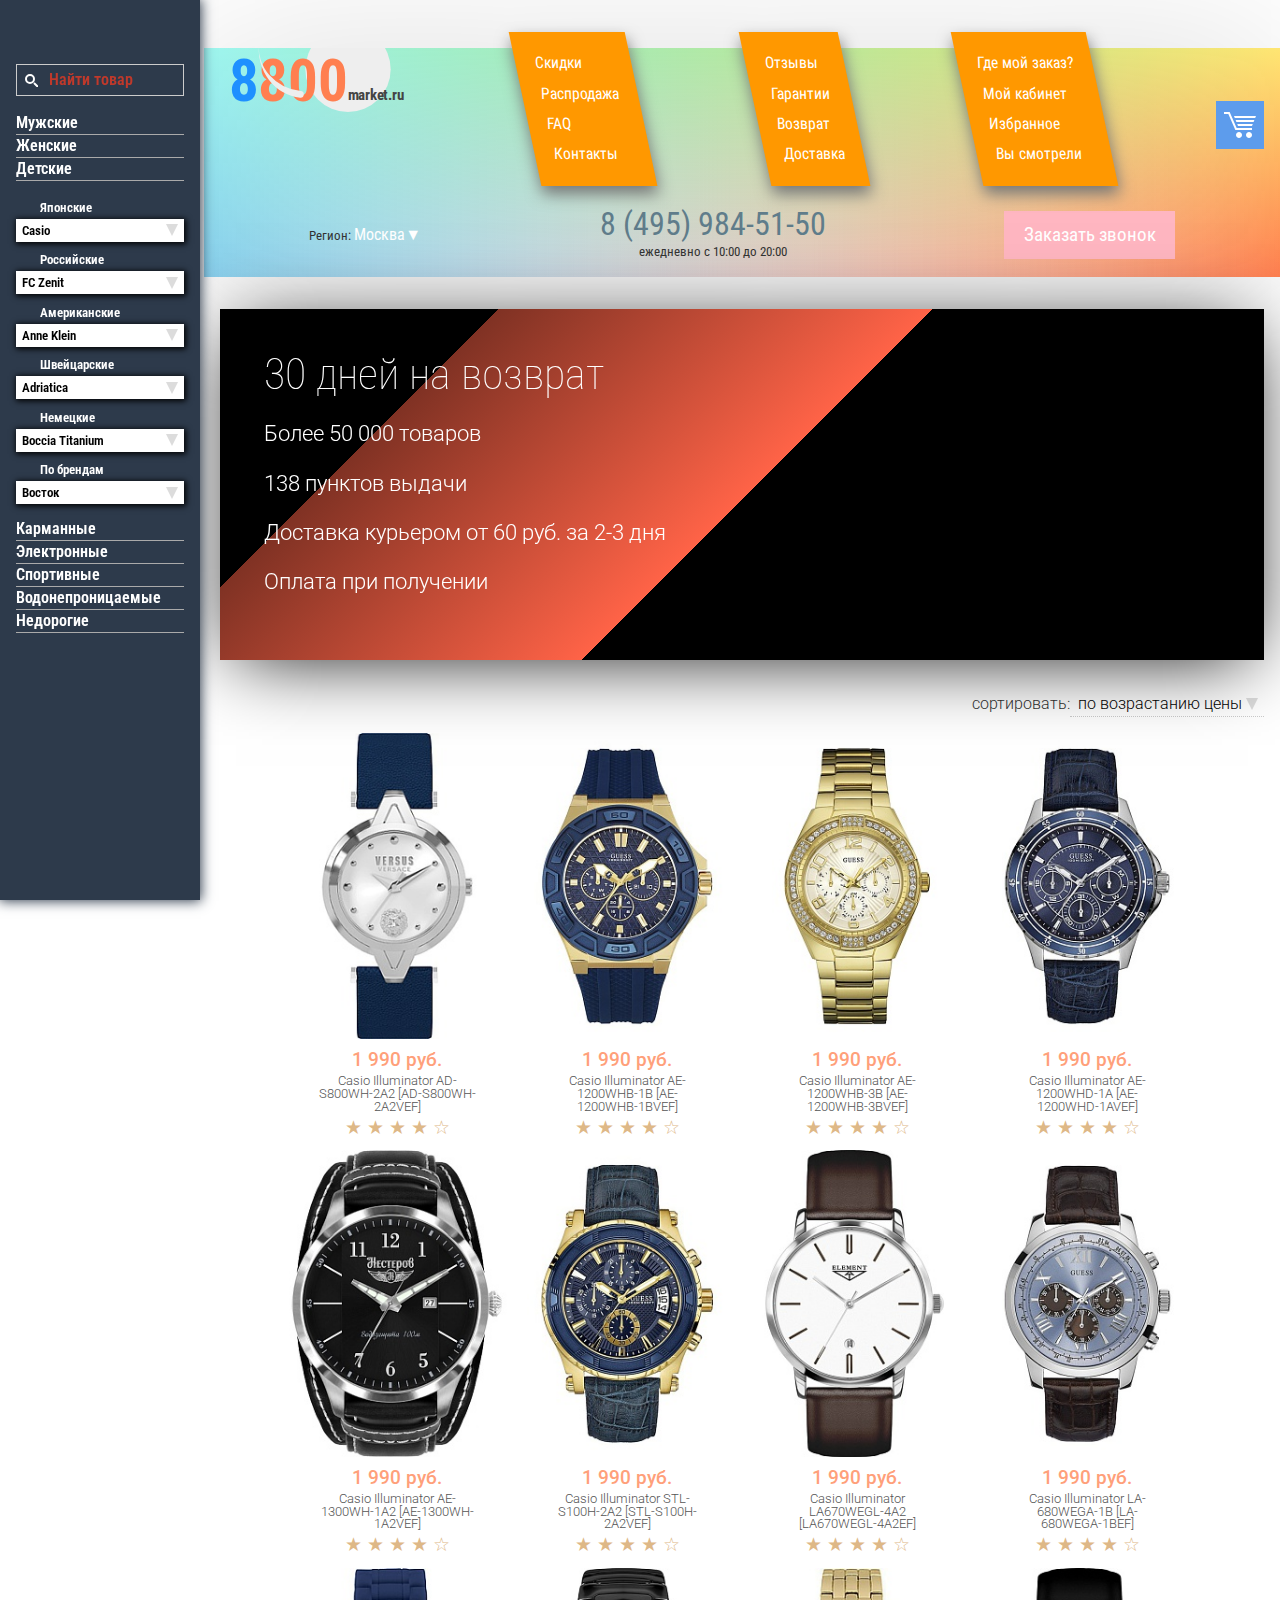
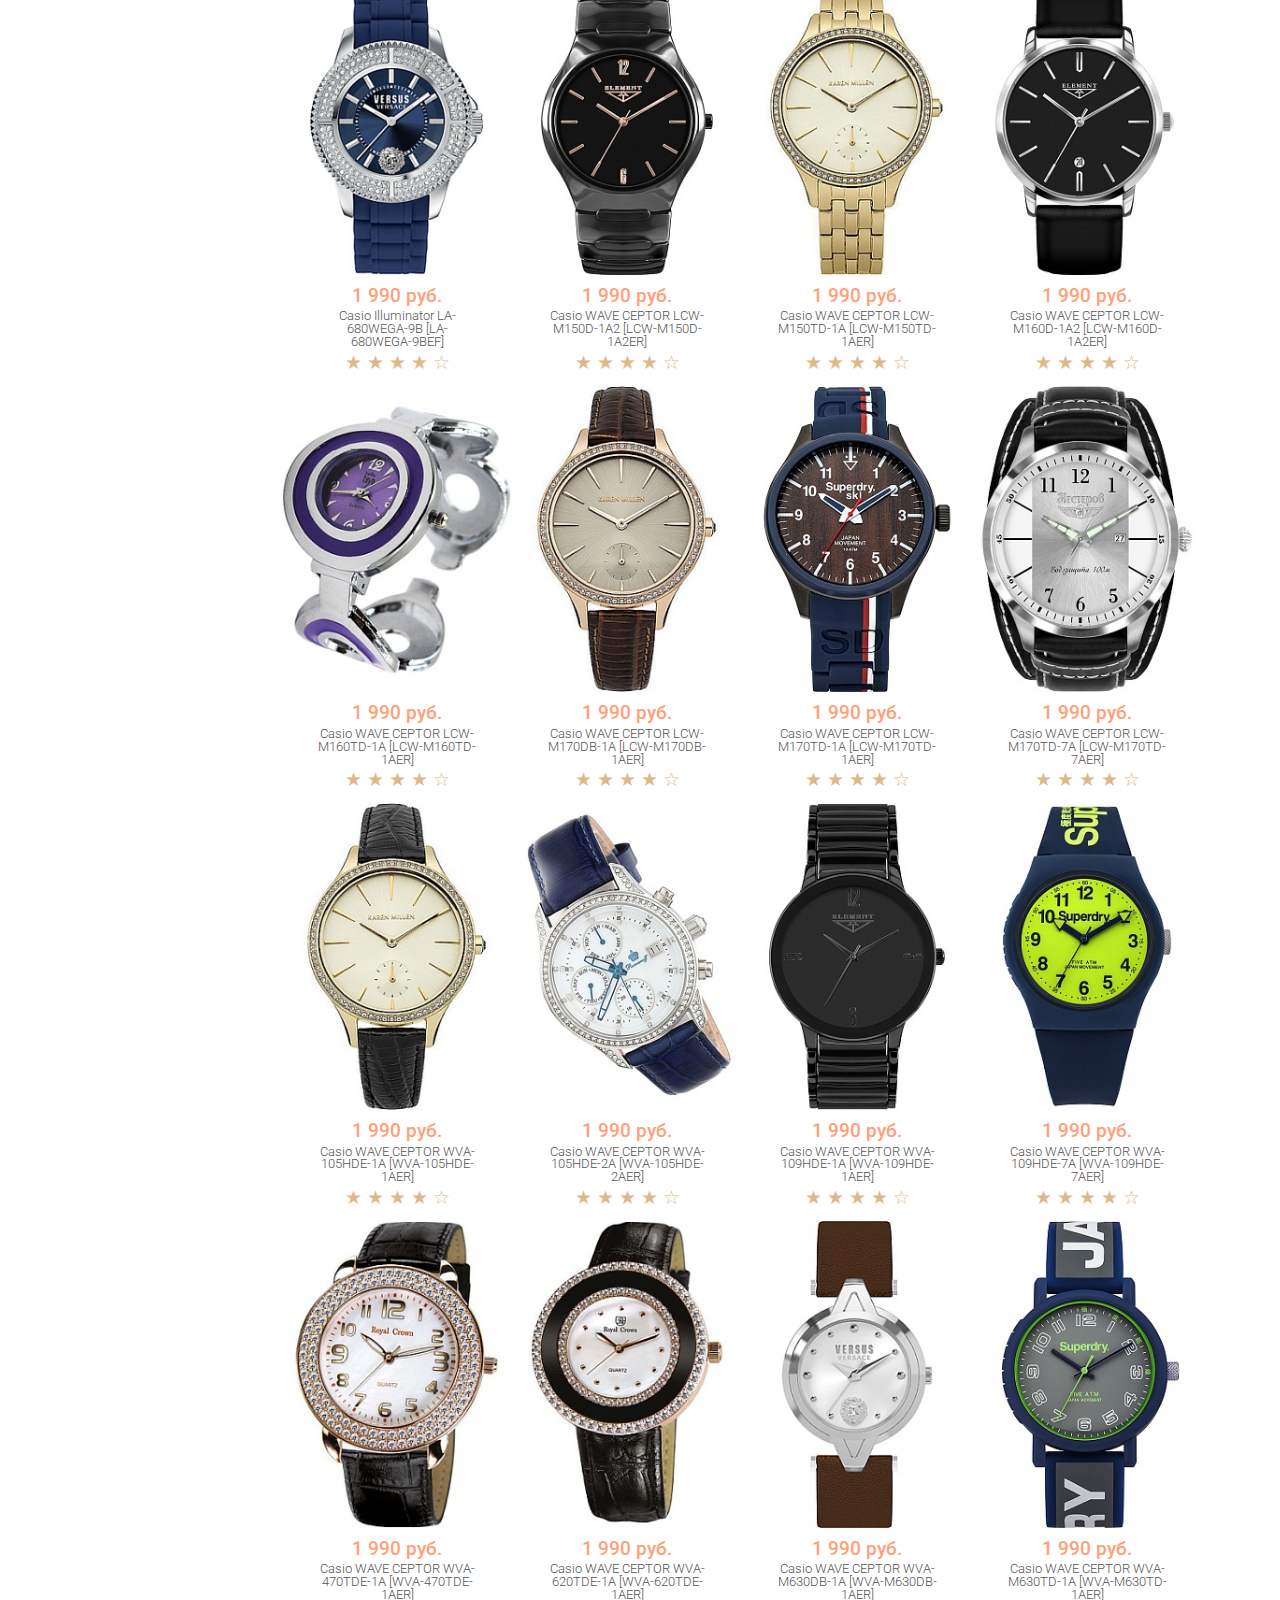
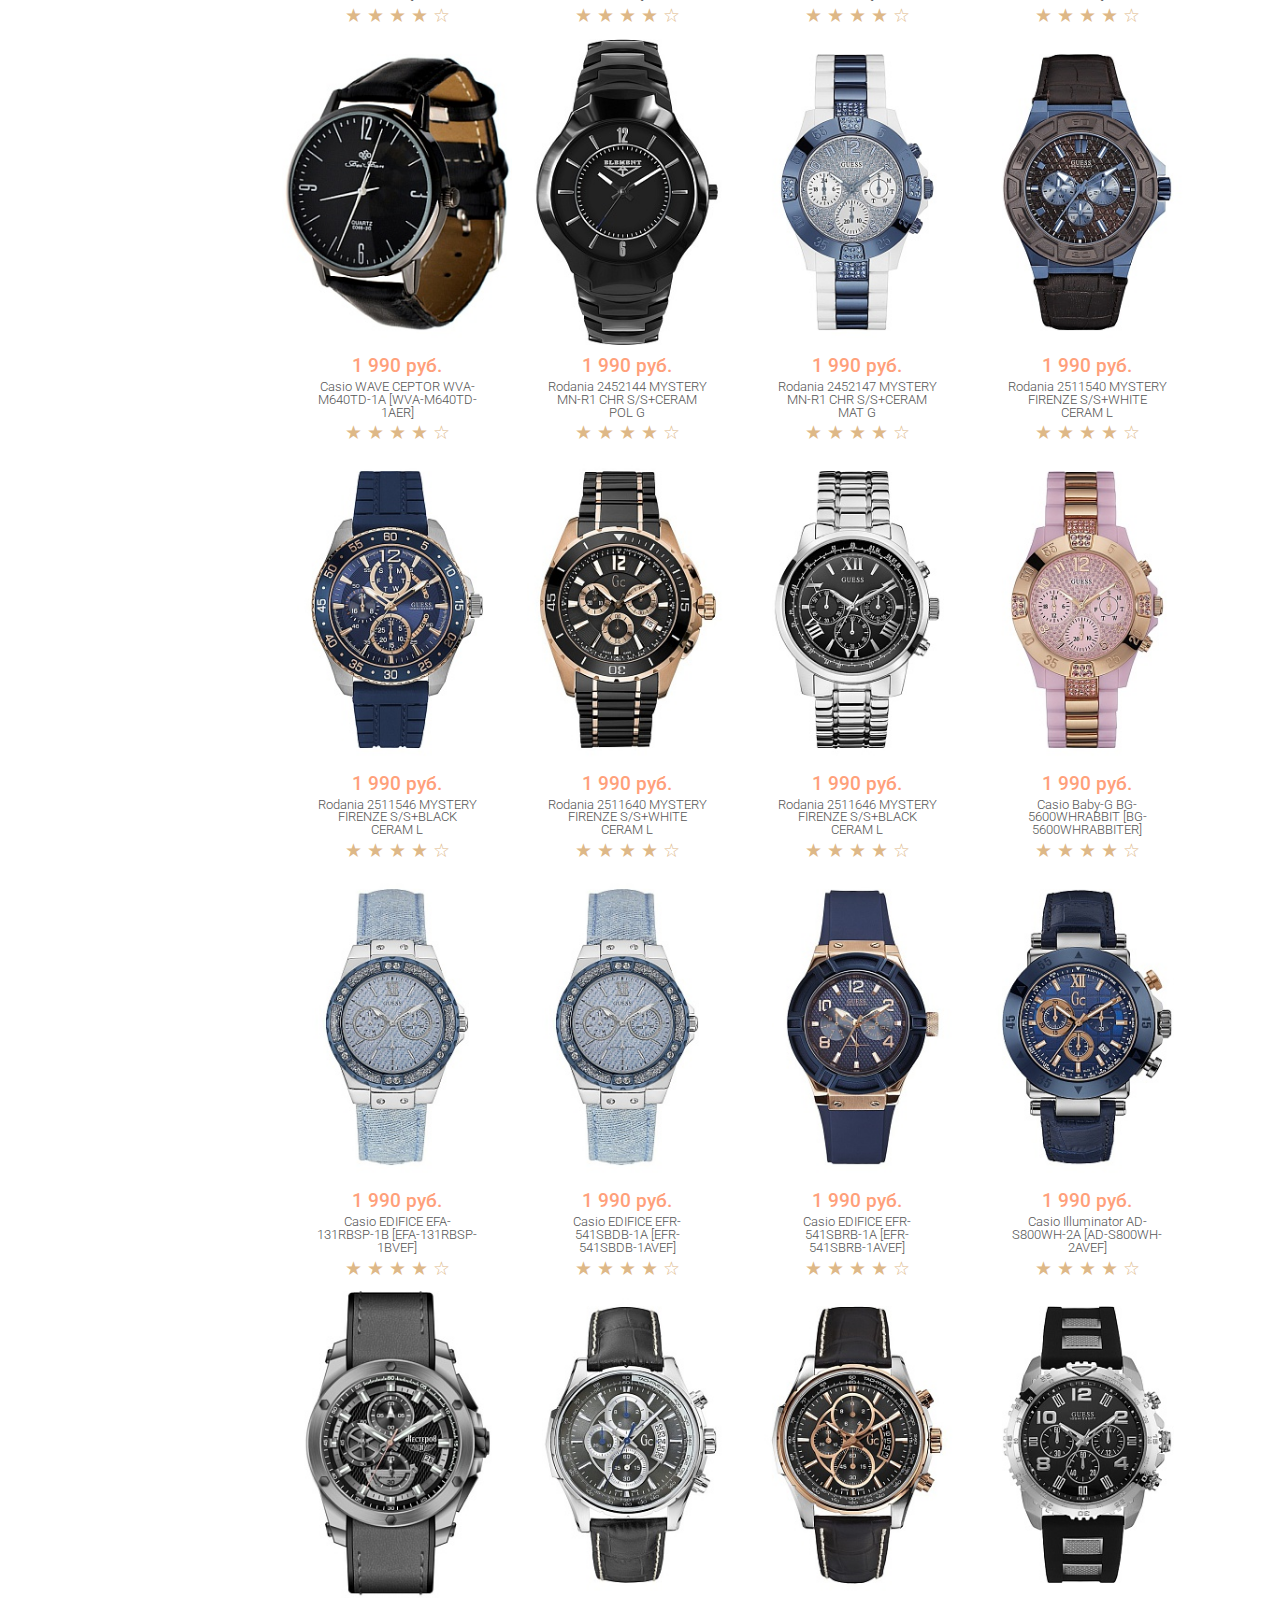
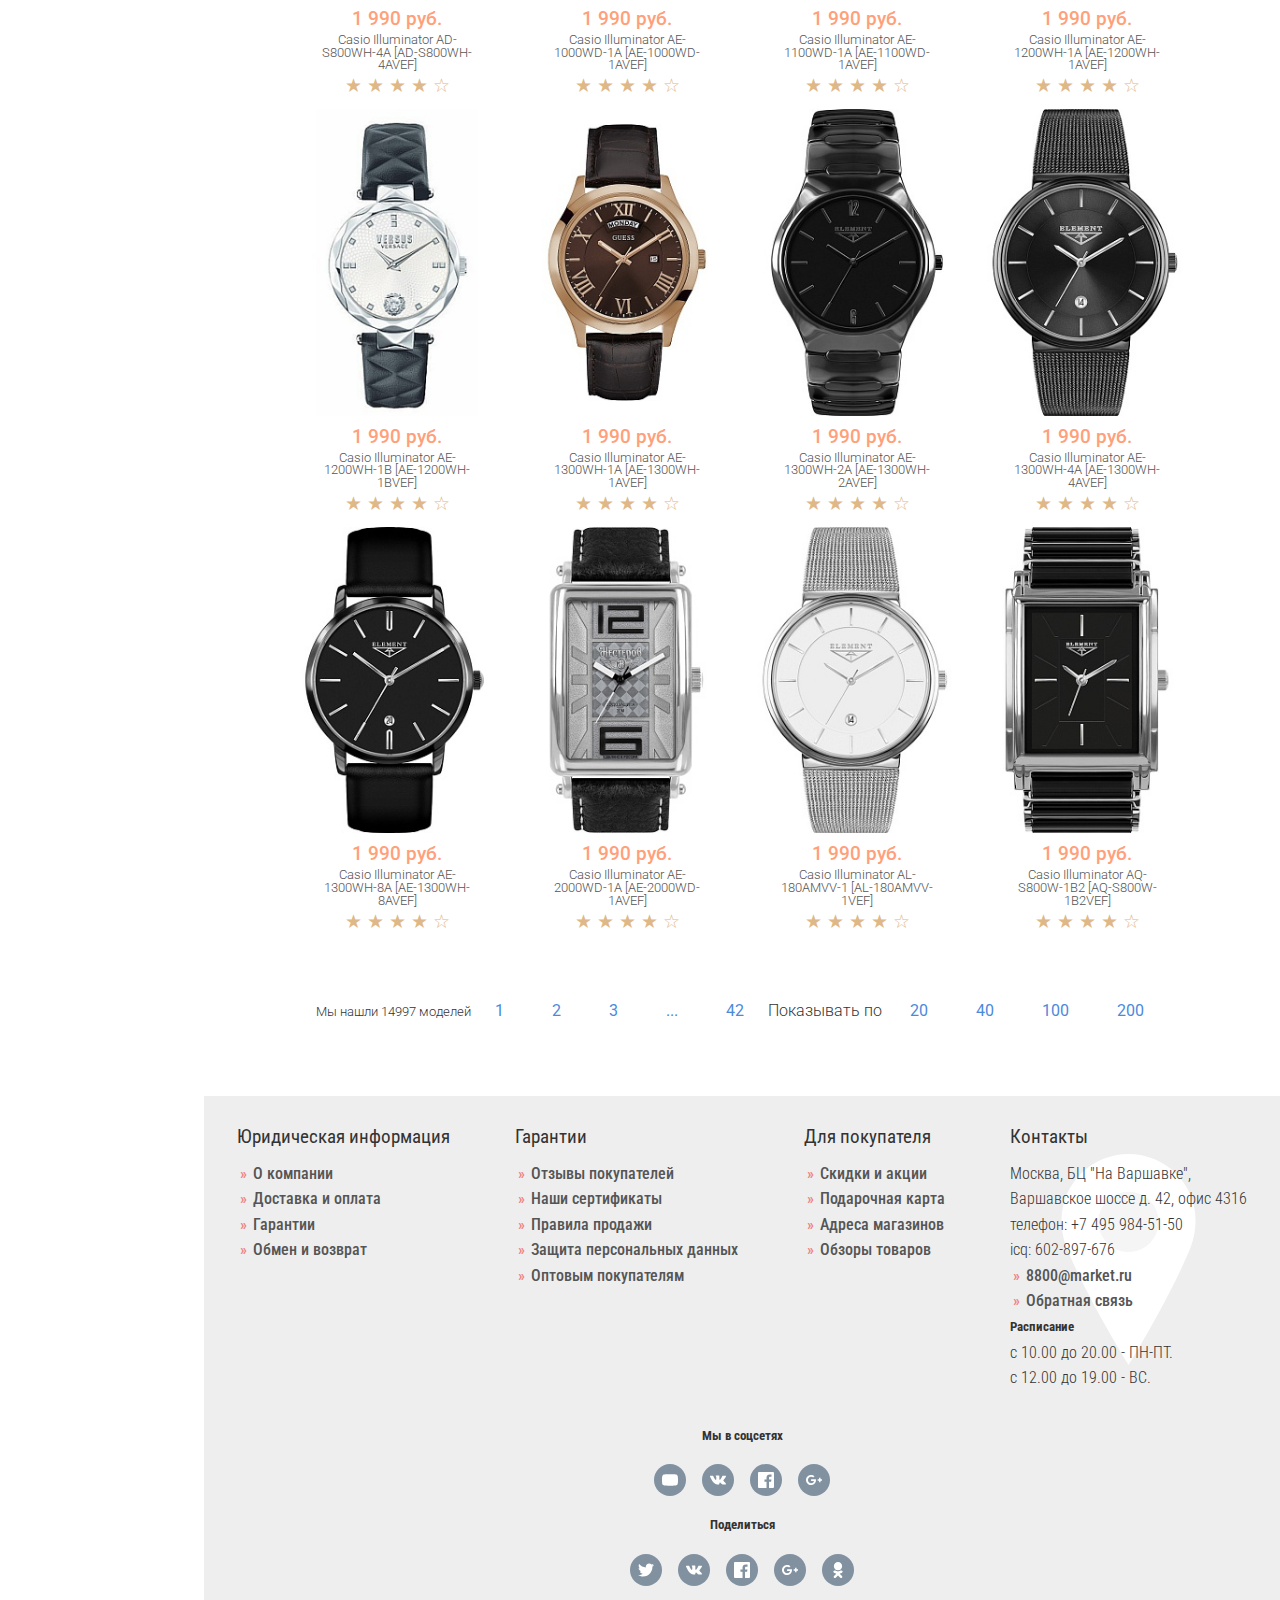
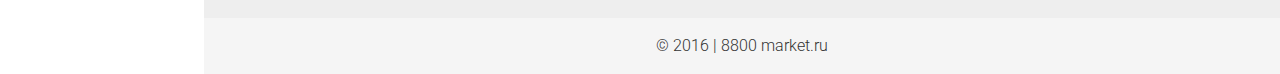
==== commit 032cd297: "nav +" ====
--- a/index.html
+++ b/index.html
@@ -1,3 +1,3 @@
-<!DOCTYPE html><html lang="ru"><head><meta charset="utf-8"><meta name="viewport" content="width=device-width, initial-scale=1, , user-scalable=no"><meta http-equiv="X-UA-Compatible" content="IE=edge"><title>pageTitle</title><meta name="description" content="pageDescription"><meta name="keywords" content="pageKeywords"><link href="./assets/css/common.css" rel="stylesheet"><link href="https://fonts.googleapis.com/css?family=Roboto+Condensed:300,400,700|Roboto:300,500,700" rel="stylesheet"></head><body><div class="header"><div class="Flex"><a id="logo" href="index.html"><svg xmlns="http://www.w3.org/2000/svg" viewbox="0 0 32 96"><circle cx="64" cy="32" r="64" fill="#EEE"></circle><text text-anchor="middle" x="50%" y="50%" dy="32px" fill="dodgerblue" font-size="88px">8<tspan fill="coral">800</tspan><tspan fill="#444" dy="-2px" font-size="22px">market.ru</tspan></text><g transform=" matrix(0.866, -0.5, 0.25, 0.433, 80, 80)"><path d="M 0,70 A 65,70 0 0,0 65,0 5,5 0 0,1 75,0 75,70 0 0,1 0,70Z" fill="#EEE"></path><animatetransform attributename="transform" type="rotate" from="360 0 0" to="0 0 0" dur="1s" repeatcount="indefinite"></animatetransform></g></svg></a><nav class="test"><a href="#">Скидки</a><a href="#">Распродажа</a><a href="#">FAQ</a><a href="#">Контакты</a></nav><nav class="test"><a href="#">Отзывы</a><a href="#">Гарантии</a><a href="#">Возврат</a><a href="#">Доставка</a></nav><nav class="test"><a href="#">Где мой заказ?</a><a href="#">Мой кабинет</a><a href="#">Избранное </a><a href="#">Вы смотрели</a></nav><a id="cart" href="cart.html"><svg xmlns="http://www.w3.org/2000/svg" width="32px" height="32px" viewbox="0 0 512 512"><polygon points="447.992,336 181.555,336 69.539,80 0.008,80 0.008,48 90.477,48 202.492,304 447.992,304"></polygon><path d="M287.992,416c0,26.5-21.5,48-48,48s-48-21.5-48-48s21.5-48,48-48S287.992,389.5,287.992,416z"></path><path d="M447.992,416c0,26.5-21.5,48-48,48s-48-21.5-48-48s21.5-48,48-48S447.992,389.5,447.992,416z"></path><polygon points="499.18,144 511.992,112 160.008,112 172.805,144"></polygon><polygon points="211.195,240 223.992,272 447.992,272 460.805,240"></polygon><polygon points="486.398,176 185.602,176 198.398,208 473.586,208"></polygon></svg></a></div><div class="Flex"><div class="toggle-region"><small>Регион: </small><a href="" data-modal="md_regions">Москва</a></div><div class="phone"><a href="">8 (495) 984-51-50</a><small>ежедневно c 10:00 до 20:00</small></div><a href="" data-modal="md_callMe" class="btn">Заказать звонок</a></div></div><!--MODAL--><div id="md_regions" hidden="" class="overlay"><div class="modal"><div class="close"></div><h1>Доставляем по всей России</h1><div class="regions-table"><input type="text" placeholder="     Введите название своего города / населенного пункта" class="search"><a href="">Москва</a><a href="">Санкт-Петербург</a><a href="">Архангельск</a><a href="">Астрахань</a><a href="">Барнаул</a><a href="">Белгород</a><a href="">Брянск</a><a href="">Владикавказ</a><a href="">Волгоград</a><a href="">Воронеж</a><a href="">Иваново</a><a href="">Ирбит</a><a href="">Иркутск</a><a href="">Казань</a><a href="">Калининград</a><a href="">Калуга</a><a href="">Кемерово</a><a href="">Кинешма</a><a href="">Краснодар</a><a href="">Красноярск</a><a href="">Липецк</a><a href="">Майкоп</a><a href="">Массив Мшинская</a><a href="">Михайловка</a><a href="">Михайловск</a><a href="">Невинномысск</a><a href="">Нижний Новгород</a><a href="">Новокузнецк</a><a href="">Новосибирск</a><a href="">Октябрьский</a><a href="">Омск</a><a href="">Оренбург</a><a href="">Орск</a><a href="">Орёл</a><a href="">Пенза</a><a href="">Прокопьевск</a><a href="">Ростов-на-Дону</a><a href="">Рязань</a><a href="">Самара</a><a href="">Саратов</a><a href="">Светлоград</a><a href="">Северск</a><a href="">Симферополь</a><a href="">Ставрополь</a><a href="">Стерлитамак</a><a href="">Сызрань</a><a href="">Таганрог</a><a href="">Тверь</a><a href="">Тольятти</a><a href="">Томск</a><a href="">Тула</a><a href="">Тюмень</a><a href="">Улан-Удэ</a><a href="">Ульяновск</a><a href="">Уфа</a><a href="">Фролово</a><a href="">Хабаровск</a><a href="">Челябинск</a><a href="">Чита</a><a href="">Ярославль</a></div></div></div><div id="md_callMe" hidden="" class="overlay"><div class="modal"><div class="close"></div><h1>Обратный звонок</h1><div class="center"><h2>Введите ваш номер телефона</h2><input type="text" placeholder="номер телефона"><button type="submit">Жду звонка</button></div></div></div><div class="wr_Content"><div id="CrossFade"><img src="assets/img/slider/1.jpg" alt=""><img src="assets/img/slider/2.jpg" alt=""><img src="assets/img/slider/3.jpg" alt=""><img src="assets/img/slider/4.jpg" alt=""><div class="intro"><h1>30 дней на возврат</h1><p>Более 50 000 товаров</p><p>138 пунктов выдачи</p><p>Доставка курьером от 60 руб. за 2-3 дня</p><p>Оплата при получении</p></div></div><form><label class="inline">сортировать:<select><option>по возрастанию цены</option><option>по убыванию цены</option><option>по популярности</option><option>по новинкам</option><option>по скидкам</option></select></label></form><div class="TEST"><a href="tovar.html" class="item"><img src="assets/img/watch_246x328/1.jpg" alt=""><div class="item_dscr"><p class="price">1 990 руб.</p><p class="name">Casio Illuminator AD-S800WH-2A2 [AD-S800WH-2A2VEF]</p><div class="star">★ ★ ★ ★ ☆</div></div></a><a href="tovar.html" class="item"><img src="assets/img/watch_246x328/2.jpg" alt=""><div class="item_dscr"><p class="price">1 990 руб.</p><p class="name">Casio Illuminator AE-1200WHB-1B [AE-1200WHB-1BVEF]</p><div class="star">★ ★ ★ ★ ☆</div></div></a><a href="tovar.html" class="item"><img src="assets/img/watch_246x328/3.jpg" alt=""><div class="item_dscr"><p class="price">1 990 руб.</p><p class="name">Casio Illuminator AE-1200WHB-3B [AE-1200WHB-3BVEF]</p><div class="star">★ ★ ★ ★ ☆</div></div></a><a href="tovar.html" class="item"><img src="assets/img/watch_246x328/4.jpg" alt=""><div class="item_dscr"><p class="price">1 990 руб.</p><p class="name">Casio Illuminator AE-1200WHD-1A [AE-1200WHD-1AVEF]</p><div class="star">★ ★ ★ ★ ☆</div></div></a><a href="tovar.html" class="item"><img src="assets/img/watch_246x328/5.jpg" alt=""><div class="item_dscr"><p class="price">1 990 руб.</p><p class="name">Casio Illuminator AE-1300WH-1A2 [AE-1300WH-1A2VEF]</p><div class="star">★ ★ ★ ★ ☆</div></div></a><a href="tovar.html" class="item"><img src="assets/img/watch_246x328/6.jpg" alt=""><div class="item_dscr"><p class="price">1 990 руб.</p><p class="name">Casio Illuminator STL-S100H-2A2 [STL-S100H-2A2VEF]</p><div class="star">★ ★ ★ ★ ☆</div></div></a><a href="tovar.html" class="item"><img src="assets/img/watch_246x328/7.jpg" alt=""><div class="item_dscr"><p class="price">1 990 руб.</p><p class="name">Casio Illuminator LA670WEGL-4A2 [LA670WEGL-4A2EF]</p><div class="star">★ ★ ★ ★ ☆</div></div></a><a href="tovar.html" class="item"><img src="assets/img/watch_246x328/8.jpg" alt=""><div class="item_dscr"><p class="price">1 990 руб.</p><p class="name">Casio Illuminator LA-680WEGA-1B [LA-680WEGA-1BEF]</p><div class="star">★ ★ ★ ★ ☆</div></div></a><a href="tovar.html" class="item"><img src="assets/img/watch_246x328/9.jpg" alt=""><div class="item_dscr"><p class="price">1 990 руб.</p><p class="name">Casio Illuminator LA-680WEGA-9B [LA-680WEGA-9BEF]</p><div class="star">★ ★ ★ ★ ☆</div></div></a><a href="tovar.html" class="item"><img src="assets/img/watch_246x328/10.jpg" alt=""><div class="item_dscr"><p class="price">1 990 руб.</p><p class="name">Casio WAVE CEPTOR LCW-M150D-1A2 [LCW-M150D-1A2ER]</p><div class="star">★ ★ ★ ★ ☆</div></div></a><a href="tovar.html" class="item"><img src="assets/img/watch_246x328/11.jpg" alt=""><div class="item_dscr"><p class="price">1 990 руб.</p><p class="name">Casio WAVE CEPTOR LCW-M150TD-1A [LCW-M150TD-1AER]</p><div class="star">★ ★ ★ ★ ☆</div></div></a><a href="tovar.html" class="item"><img src="assets/img/watch_246x328/12.jpg" alt=""><div class="item_dscr"><p class="price">1 990 руб.</p><p class="name">Casio WAVE CEPTOR LCW-M160D-1A2 [LCW-M160D-1A2ER]</p><div class="star">★ ★ ★ ★ ☆</div></div></a><a href="tovar.html" class="item"><img src="assets/img/watch_246x328/13.jpg" alt=""><div class="item_dscr"><p class="price">1 990 руб.</p><p class="name">Casio WAVE CEPTOR LCW-M160TD-1A [LCW-M160TD-1AER]</p><div class="star">★ ★ ★ ★ ☆</div></div></a><a href="tovar.html" class="item"><img src="assets/img/watch_246x328/14.jpg" alt=""><div class="item_dscr"><p class="price">1 990 руб.</p><p class="name">Casio WAVE CEPTOR LCW-M170DB-1A [LCW-M170DB-1AER]</p><div class="star">★ ★ ★ ★ ☆</div></div></a><a href="tovar.html" class="item"><img src="assets/img/watch_246x328/15.jpg" alt=""><div class="item_dscr"><p class="price">1 990 руб.</p><p class="name">Casio WAVE CEPTOR LCW-M170TD-1A [LCW-M170TD-1AER]</p><div class="star">★ ★ ★ ★ ☆</div></div></a><a href="tovar.html" class="item"><img src="assets/img/watch_246x328/16.jpg" alt=""><div class="item_dscr"><p class="price">1 990 руб.</p><p class="name">Casio WAVE CEPTOR LCW-M170TD-7A [LCW-M170TD-7AER]</p><div class="star">★ ★ ★ ★ ☆</div></div></a><a href="tovar.html" class="item"><img src="assets/img/watch_246x328/17.jpg" alt=""><div class="item_dscr"><p class="price">1 990 руб.</p><p class="name">Casio WAVE CEPTOR WVA-105HDE-1A [WVA-105HDE-1AER]</p><div class="star">★ ★ ★ ★ ☆</div></div></a><a href="tovar.html" class="item"><img src="assets/img/watch_246x328/18.jpg" alt=""><div class="item_dscr"><p class="price">1 990 руб.</p><p class="name">Casio WAVE CEPTOR WVA-105HDE-2A [WVA-105HDE-2AER]</p><div class="star">★ ★ ★ ★ ☆</div></div></a><a href="tovar.html" class="item"><img src="assets/img/watch_246x328/19.jpg" alt=""><div class="item_dscr"><p class="price">1 990 руб.</p><p class="name">Casio WAVE CEPTOR WVA-109HDE-1A [WVA-109HDE-1AER]</p><div class="star">★ ★ ★ ★ ☆</div></div></a><a href="tovar.html" class="item"><img src="assets/img/watch_246x328/20.jpg" alt=""><div class="item_dscr"><p class="price">1 990 руб.</p><p class="name">Casio WAVE CEPTOR WVA-109HDE-7A [WVA-109HDE-7AER]</p><div class="star">★ ★ ★ ★ ☆</div></div></a><a href="tovar.html" class="item"><img src="assets/img/watch_246x328/21.jpg" alt=""><div class="item_dscr"><p class="price">1 990 руб.</p><p class="name">Casio WAVE CEPTOR WVA-470TDE-1A [WVA-470TDE-1AER]</p><div class="star">★ ★ ★ ★ ☆</div></div></a><a href="tovar.html" class="item"><img src="assets/img/watch_246x328/22.jpg" alt=""><div class="item_dscr"><p class="price">1 990 руб.</p><p class="name">Casio WAVE CEPTOR WVA-620TDE-1A [WVA-620TDE-1AER]</p><div class="star">★ ★ ★ ★ ☆</div></div></a><a href="tovar.html" class="item"><img src="assets/img/watch_246x328/23.jpg" alt=""><div class="item_dscr"><p class="price">1 990 руб.</p><p class="name">Casio WAVE CEPTOR WVA-M630DB-1A [WVA-M630DB-1AER]</p><div class="star">★ ★ ★ ★ ☆</div></div></a><a href="tovar.html" class="item"><img src="assets/img/watch_246x328/24.jpg" alt=""><div class="item_dscr"><p class="price">1 990 руб.</p><p class="name">Casio WAVE CEPTOR WVA-M630TD-1A [WVA-M630TD-1AER]</p><div class="star">★ ★ ★ ★ ☆</div></div></a><a href="tovar.html" class="item"><img src="assets/img/watch_246x328/25.jpg" alt=""><div class="item_dscr"><p class="price">1 990 руб.</p><p class="name">Casio WAVE CEPTOR WVA-M640TD-1A [WVA-M640TD-1AER]</p><div class="star">★ ★ ★ ★ ☆</div></div></a><a href="tovar.html" class="item"><img src="assets/img/watch_246x328/26.jpg" alt=""><div class="item_dscr"><p class="price">1 990 руб.</p><p class="name">Rodania 2452144 MYSTERY MN-R1 CHR S/S+CERAM POL G</p><div class="star">★ ★ ★ ★ ☆</div></div></a><a href="tovar.html" class="item"><img src="assets/img/watch_246x328/27.jpg" alt=""><div class="item_dscr"><p class="price">1 990 руб.</p><p class="name">Rodania 2452147 MYSTERY MN-R1 CHR S/S+CERAM MAT G</p><div class="star">★ ★ ★ ★ ☆</div></div></a><a href="tovar.html" class="item"><img src="assets/img/watch_246x328/28.jpg" alt=""><div class="item_dscr"><p class="price">1 990 руб.</p><p class="name">Rodania 2511540 MYSTERY FIRENZE S/S+WHITE CERAM L</p><div class="star">★ ★ ★ ★ ☆</div></div></a><a href="tovar.html" class="item"><img src="assets/img/watch_246x328/29.jpg" alt=""><div class="item_dscr"><p class="price">1 990 руб.</p><p class="name">Rodania 2511546 MYSTERY FIRENZE S/S+BLACK CERAM L</p><div class="star">★ ★ ★ ★ ☆</div></div></a><a href="tovar.html" class="item"><img src="assets/img/watch_246x328/30.jpg" alt=""><div class="item_dscr"><p class="price">1 990 руб.</p><p class="name">Rodania 2511640 MYSTERY FIRENZE S/S+WHITE CERAM L</p><div class="star">★ ★ ★ ★ ☆</div></div></a><a href="tovar.html" class="item"><img src="assets/img/watch_246x328/31.jpg" alt=""><div class="item_dscr"><p class="price">1 990 руб.</p><p class="name">Rodania 2511646 MYSTERY FIRENZE S/S+BLACK CERAM L</p><div class="star">★ ★ ★ ★ ☆</div></div></a><a href="tovar.html" class="item"><img src="assets/img/watch_246x328/32.jpg" alt=""><div class="item_dscr"><p class="price">1 990 руб.</p><p class="name">Casio Baby-G BG-5600WHRABBIT [BG-5600WHRABBITER]</p><div class="star">★ ★ ★ ★ ☆</div></div></a><a href="tovar.html" class="item"><img src="assets/img/watch_246x328/33.jpg" alt=""><div class="item_dscr"><p class="price">1 990 руб.</p><p class="name">Casio EDIFICE EFA-131RBSP-1B [EFA-131RBSP-1BVEF]</p><div class="star">★ ★ ★ ★ ☆</div></div></a><a href="tovar.html" class="item"><img src="assets/img/watch_246x328/34.jpg" alt=""><div class="item_dscr"><p class="price">1 990 руб.</p><p class="name">Casio EDIFICE EFR-541SBDB-1A [EFR-541SBDB-1AVEF]</p><div class="star">★ ★ ★ ★ ☆</div></div></a><a href="tovar.html" class="item"><img src="assets/img/watch_246x328/35.jpg" alt=""><div class="item_dscr"><p class="price">1 990 руб.</p><p class="name">Casio EDIFICE EFR-541SBRB-1A [EFR-541SBRB-1AVEF]</p><div class="star">★ ★ ★ ★ ☆</div></div></a><a href="tovar.html" class="item"><img src="assets/img/watch_246x328/36.jpg" alt=""><div class="item_dscr"><p class="price">1 990 руб.</p><p class="name">Casio Illuminator AD-S800WH-2A [AD-S800WH-2AVEF]</p><div class="star">★ ★ ★ ★ ☆</div></div></a><a href="tovar.html" class="item"><img src="assets/img/watch_246x328/37.jpg" alt=""><div class="item_dscr"><p class="price">1 990 руб.</p><p class="name">Casio Illuminator AD-S800WH-4A [AD-S800WH-4AVEF]</p><div class="star">★ ★ ★ ★ ☆</div></div></a><a href="tovar.html" class="item"><img src="assets/img/watch_246x328/38.jpg" alt=""><div class="item_dscr"><p class="price">1 990 руб.</p><p class="name">Casio Illuminator AE-1000WD-1A [AE-1000WD-1AVEF]</p><div class="star">★ ★ ★ ★ ☆</div></div></a><a href="tovar.html" class="item"><img src="assets/img/watch_246x328/39.jpg" alt=""><div class="item_dscr"><p class="price">1 990 руб.</p><p class="name">Casio Illuminator AE-1100WD-1A [AE-1100WD-1AVEF]</p><div class="star">★ ★ ★ ★ ☆</div></div></a><a href="tovar.html" class="item"><img src="assets/img/watch_246x328/40.jpg" alt=""><div class="item_dscr"><p class="price">1 990 руб.</p><p class="name">Casio Illuminator AE-1200WH-1A [AE-1200WH-1AVEF]</p><div class="star">★ ★ ★ ★ ☆</div></div></a><a href="tovar.html" class="item"><img src="assets/img/watch_246x328/41.jpg" alt=""><div class="item_dscr"><p class="price">1 990 руб.</p><p class="name">Casio Illuminator AE-1200WH-1B [AE-1200WH-1BVEF]</p><div class="star">★ ★ ★ ★ ☆</div></div></a><a href="tovar.html" class="item"><img src="assets/img/watch_246x328/42.jpg" alt=""><div class="item_dscr"><p class="price">1 990 руб.</p><p class="name">Casio Illuminator AE-1300WH-1A [AE-1300WH-1AVEF]</p><div class="star">★ ★ ★ ★ ☆</div></div></a><a href="tovar.html" class="item"><img src="assets/img/watch_246x328/43.jpg" alt=""><div class="item_dscr"><p class="price">1 990 руб.</p><p class="name">Casio Illuminator AE-1300WH-2A [AE-1300WH-2AVEF]</p><div class="star">★ ★ ★ ★ ☆</div></div></a><a href="tovar.html" class="item"><img src="assets/img/watch_246x328/44.jpg" alt=""><div class="item_dscr"><p class="price">1 990 руб.</p><p class="name">Casio Illuminator AE-1300WH-4A [AE-1300WH-4AVEF]</p><div class="star">★ ★ ★ ★ ☆</div></div></a><a href="tovar.html" class="item"><img src="assets/img/watch_246x328/45.jpg" alt=""><div class="item_dscr"><p class="price">1 990 руб.</p><p class="name">Casio Illuminator AE-1300WH-8A [AE-1300WH-8AVEF]</p><div class="star">★ ★ ★ ★ ☆</div></div></a><a href="tovar.html" class="item"><img src="assets/img/watch_246x328/46.jpg" alt=""><div class="item_dscr"><p class="price">1 990 руб.</p><p class="name">Casio Illuminator AE-2000WD-1A [AE-2000WD-1AVEF]</p><div class="star">★ ★ ★ ★ ☆</div></div></a><a href="tovar.html" class="item"><img src="assets/img/watch_246x328/47.jpg" alt=""><div class="item_dscr"><p class="price">1 990 руб.</p><p class="name">Casio Illuminator AL-180AMVV-1 [AL-180AMVV-1VEF]</p><div class="star">★ ★ ★ ★ ☆</div></div></a><a href="tovar.html" class="item"><img src="assets/img/watch_246x328/48.jpg" alt=""><div class="item_dscr"><p class="price">1 990 руб.</p><p class="name">Casio Illuminator AQ-S800W-1B2 [AQ-S800W-1B2VEF]</p><div class="star">★ ★ ★ ★ ☆</div></div></a></div><div class="paginator"><p><small>Мы нашли 14997 моделей</small><a href="">1</a><a href="">2</a><a href="">3</a><a href="">...</a><a href="">42</a></p><p>Показывать по <a href="">20</a><a href="">40</a><a href="">100</a><a href="">200</a></p></div></div><div class="filters-icon">☰</div><div class="filters"><input type="text" placeholder="      Найти товар" class="search"><nav><a href="">Мужские</a><a href="">Женские</a><a href="">Детские</a></nav><form><label>Японские<select><option>Casio</option><option>Casio G-Shock</option><option>Citizen</option><option>J. Springs</option><option>Orient</option><option>Q&amp;Q</option></select></label><label>Российские<select><option>FC Zenit</option><option>Level</option><option>VECTOR</option><option>Восток</option><option>Восток Командирские</option><option>Заря</option><option>Комета</option><option>Луч</option><option>Михаил Москвин</option><option>Нестеров</option><option>Полёт</option><option>Полёт Президент</option><option>Romanoff</option><option>РОССИЯ</option><option>Слава</option><option>Спецназ</option><option>Спутник Престиж</option><option>Штурманские</option><option>Электроника</option></select></label><label>Американские<select><option>Anne Klein</option><option>Bulova</option><option>Disney</option><option>Ingersoll</option><option>Stuhrling</option><option>Timex</option></select></label><label>Швейцарские<select><option>Adriatica</option><option>Alfex</option><option>Appella</option><option>Atlantic</option><option>Blauling</option><option>Candino</option><option>Cover</option><option>Deep Blue</option><option>Doxa</option><option>Epos</option><option>GC</option><option>Jean Marcel</option><option>Jowissa</option><option>Kolber</option><option>L Duchen</option><option>Le Chic</option><option>Mathey Tissot</option><option>Nautica</option><option>Philip Laurence</option><option>Pierre Ricaud</option><option>Remark</option><option>Rodania</option><option>Sauvage</option><option>Swiss Eagle</option><option>Swiss Military by Chrono</option><option>Swiss Military Hanowa</option><option>Taller</option><option>Titoni</option><option>Wainer</option></select></label><label>Немецкие<select><option>Boccia Titanium</option><option>Bruno Sohnle</option><option>Carucci</option><option>Dufa</option><option>Just</option><option>Limit</option><option>Steinmeyer</option></select></label><label>По брендам<select><option>Восток</option><option>Заря</option><option>Комета</option><option>Луч</option><option>Михаил Москвин</option><option>Нестеров</option><option>Полёт</option><option>РОССИЯ</option><option>РФС</option><option>Слава</option><option>Спецназ</option><option>Спутник Престиж</option><option>Штурманские</option><option>Электроника</option><option>Adidas</option><option>Adriatica</option><option>Alfex</option><option>Anne Klein</option><option>Appella</option><option>Atlantic</option><option>AVI-8</option><option>Ben Sherman</option><option>Blauling</option><option>Blumarine</option><option>Boccia Titanium</option><option>Bruno Sohnle</option><option>Bulova</option><option>Candino</option><option>Carucci</option><option>Casio</option><option>Chronotech</option><option>Citizen</option><option>Cooc</option><option>Cover</option><option>Daniel Wellington</option><option>Danish Design</option><option>Deep Blue</option><option>Detomaso</option><option>Diesel</option><option>Disney by RFS</option><option>DKNY</option><option>Doxa</option><option>Dufa</option><option>Elite</option><option>Emporio Armani</option><option>ENE</option><option>Epos</option><option>Esprit</option><option>Essence</option><option>Fabler</option><option>FC Zenit</option><option>Fossil</option><option>French Connection</option><option>GC</option><option>GO Girl Only</option><option>Gryon</option><option>Guardo</option><option>Guess</option><option>Ingersoll</option><option>InTimes</option><option>J. Springs</option><option>Jacques Lemans</option><option>Jean Marcel</option><option>Jordan Kerr</option><option>Jowissa</option><option>Just</option><option>Kahuna</option><option>Karen Millen</option><option>Kolber</option><option>L Duchen</option><option>LAROS</option><option>Le Chic</option><option>Level</option><option>Limit</option><option>Link</option><option>Locman</option><option>Mark Maddox</option><option>Mathey Tissot</option><option>Morgan</option><option>Moschino</option><option>Nautica</option><option>Nowley</option><option>Omax</option><option>Orient</option><option>Perfect</option><option>Philip Laurence</option><option>Pierre Lannier</option><option>Pierre Ricaud</option><option>Police</option><option>Puma</option><option>Q&amp;Q</option><option>Quantum</option><option>Reebok</option><option>Remark</option><option>Rodania</option><option>Romanoff</option><option>Romanson</option><option>Royal London</option><option>Sauvage</option><option>Skagen</option><option>Steinmeyer</option><option>STORM</option><option>Stuhrling</option><option>SUUNTO</option><option>Swiss Eagle</option><option>Swiss Military by Chrono</option><option>Swiss Military Hanowa</option><option>Taller</option><option>33 Element</option><option>Thomas Earnshaw</option><option>Timestar</option><option>Timex</option><option>Titoni</option><option>Valeri</option><option>VECTOR</option><option>Versus</option><option>Wainer</option><option>Yonger</option></select></label></form><nav><a href="">Карманные</a><a href="">Электронные</a><a href="">Спортивные</a><a href="">Водонепроницаемые</a><a href="">Недорогие</a></nav></div><footer><nav><h3>Юридическая информация</h3><a href="#">О компании</a><a href="#">Доставка и оплата</a><a href="#">Гарантии</a><a href="#">Обмен и возврат</a></nav><nav><h3>Гарантии</h3><a href="#">Отзывы покупателей</a><a href="#">Наши сертификаты</a><a href="#">Правила продажи</a><a href="#">Защита персональных данных</a><a href="#">Оптовым покупателям</a></nav><nav><h3>Для покупателя</h3><a href="#">Скидки и акции</a><a href="#">Подарочная карта</a><a href="#">Адреса магазинов</a><a href="#">Обзоры товаров</a></nav><address><h3>Контакты</h3>Москва, БЦ "На Варшавке",<br>Варшавское шоссе д. 42, офис 4316<br>телефон: +7 495 984-51-50<br>icq: 602-897-676<br><a href="#">8800@market.ru</a><a href="#">Обратная связь</a><h5>Расписание</h5>с 10.00 до 20.00 - ПН-ПТ. <br>с 12.00 до 19.00 - ВС. 	</address><div class="socials"><h5>Мы в соцсетях</h5><div class="socials-set"><a href="https://www.youtube.com/user/presidentwatches"><svg class="icon"><use xmlns:xlink="http://www.w3.org/1999/xlink" xlink:href="#icon_youtube" x="0" y="0"></use></svg></a><a href="https://vk.com/public125188473"><svg class="icon"><use xmlns:xlink="http://www.w3.org/1999/xlink" xlink:href="#icon_vk"></use></svg></a><a href="https://www.facebook.com/pwatches"><svg class="icon"><use xmlns:xlink="http://www.w3.org/1999/xlink" xlink:href="#icon_fb"></use></svg></a><a href="https://plus.google.com/u/0/+presidentwatches/about"><svg class="icon"><use xmlns:xlink="http://www.w3.org/1999/xlink" xlink:href="#icon_googleplus"></use></svg></a></div><h5>Поделиться</h5><div class="socials-set"><a href="https://twitter.com/share?url=[URL]&amp;text=[TITLE]" onclick="javascript:window.open(this.href,'', 'menubar=no,toolbar=no,resizable=yes,scrollbars=yes,height=400,width=320');return false;"><svg class="icon"><use xmlns:xlink="http://www.w3.org/1999/xlink" xlink:href="#icon_twitter"></use></svg></a><a href="http://vk.com/share.php?url=[URL]&amp;title=[TITLE]&amp;description=[DESC]&amp;image=[IMAGE]&amp;noparse=true" onclick="javascript:window.open(this.href,'', 'menubar=no,toolbar=no,resizable=yes,scrollbars=yes,height=400,width=320');return false;"><svg class="icon"><use xmlns:xlink="http://www.w3.org/1999/xlink" xlink:href="#icon_vk"></use></svg></a><a href="http://www.facebook.com/sharer.php?u=http://bit.ly/FBshareArticle" onclick="javascript:window.open(this.href,'', 'menubar=no,toolbar=no,resizable=yes,scrollbars=yes,height=400,width=320');return false;"><svg class="icon"><use xmlns:xlink="http://www.w3.org/1999/xlink" xlink:href="#icon_fb"></use></svg></a><a href="https://plus.google.com/share?url=[URL]" onclick="javascript:window.open(this.href,'', 'menubar=no,toolbar=no,resizable=yes,scrollbars=yes,height=400,width=320');return false;"><svg class="icon"><use xmlns:xlink="http://www.w3.org/1999/xlink" xlink:href="#icon_googleplus"></use></svg></a><a href="http://www.odnoklassniki.ru/dk?st.cmd=addShare&amp;st.s=1&amp;st._surl=[URL]&amp;st.comments=[TITLE]" onclick="javascript:window.open(this.href,'', 'menubar=no,toolbar=no,resizable=yes,scrollbars=yes,height=400,width=320');return false;"><svg class="icon"><use xmlns:xlink="http://www.w3.org/1999/xlink" xlink:href="#icon_ok"></use></svg></a>
+<!DOCTYPE html><html lang="ru"><head><meta charset="utf-8"><meta name="viewport" content="width=device-width, initial-scale=1, , user-scalable=no"><meta http-equiv="X-UA-Compatible" content="IE=edge"><title>pageTitle</title><meta name="description" content="pageDescription"><meta name="keywords" content="pageKeywords"><link href="./assets/css/common.css" rel="stylesheet"><link href="https://fonts.googleapis.com/css?family=Roboto+Condensed:300,400,700|Roboto:300,500,700" rel="stylesheet"></head><body><div class="header"><div class="Flex"><a id="logo" href="index.html"><svg xmlns="http://www.w3.org/2000/svg" viewbox="0 0 32 96"><circle cx="64" cy="32" r="64" fill="#EEE"></circle><text text-anchor="middle" x="50%" y="50%" dy="32px" fill="dodgerblue" font-size="88px">8<tspan fill="coral">800</tspan><tspan fill="#444" dy="-2px" font-size="22px">market.ru</tspan></text><g transform=" matrix(0.866, -0.5, 0.25, 0.433, 80, 80)"><path d="M 0,70 A 65,70 0 0,0 65,0 5,5 0 0,1 75,0 75,70 0 0,1 0,70Z" fill="#EEE"></path><animatetransform attributename="transform" type="rotate" from="360 0 0" to="0 0 0" dur="1s" repeatcount="indefinite"></animatetransform></g></svg></a><nav class="test"><a href="#">Скидки</a><a href="#">Распродажа</a><a href="#">FAQ</a><a href="#">Контакты</a></nav><nav class="test"><a href="#">Отзывы</a><a href="#">Гарантии</a><a href="#">Возврат</a><a href="#">Доставка</a></nav><nav class="test"><a href="#">Где мой заказ?</a><a href="#">Мой кабинет</a><a href="#">Избранное </a><a href="#">Вы смотрели</a></nav><a id="cart" href="cart.html"><svg xmlns="http://www.w3.org/2000/svg" width="32px" height="32px" viewbox="0 0 512 512"><polygon points="447.992,336 181.555,336 69.539,80 0.008,80 0.008,48 90.477,48 202.492,304 447.992,304"></polygon><path d="M287.992,416c0,26.5-21.5,48-48,48s-48-21.5-48-48s21.5-48,48-48S287.992,389.5,287.992,416z"></path><path d="M447.992,416c0,26.5-21.5,48-48,48s-48-21.5-48-48s21.5-48,48-48S447.992,389.5,447.992,416z"></path><polygon points="499.18,144 511.992,112 160.008,112 172.805,144"></polygon><polygon points="211.195,240 223.992,272 447.992,272 460.805,240"></polygon><polygon points="486.398,176 185.602,176 198.398,208 473.586,208"></polygon></svg></a></div><div class="Flex"><div class="toggle-region"><small>Регион: </small><a href="" data-modal="md_regions">Москва</a></div><div class="phone"><a href="">8 (495) 984-51-50</a><small>ежедневно c 10:00 до 20:00</small></div><a href="" data-modal="md_callMe" class="btn">Заказать звонок</a></div></div><!--MODAL--><div id="md_regions" hidden="" class="overlay"><div class="modal"><div class="close"></div><h1>Доставляем по всей России</h1><div class="regions-table"><input type="text" placeholder="     Введите название своего города / населенного пункта" class="search"><a href="">Москва</a><a href="">Санкт-Петербург</a><a href="">Архангельск</a><a href="">Астрахань</a><a href="">Барнаул</a><a href="">Белгород</a><a href="">Брянск</a><a href="">Владикавказ</a><a href="">Волгоград</a><a href="">Воронеж</a><a href="">Иваново</a><a href="">Ирбит</a><a href="">Иркутск</a><a href="">Казань</a><a href="">Калининград</a><a href="">Калуга</a><a href="">Кемерово</a><a href="">Кинешма</a><a href="">Краснодар</a><a href="">Красноярск</a><a href="">Липецк</a><a href="">Майкоп</a><a href="">Массив Мшинская</a><a href="">Михайловка</a><a href="">Михайловск</a><a href="">Невинномысск</a><a href="">Нижний Новгород</a><a href="">Новокузнецк</a><a href="">Новосибирск</a><a href="">Октябрьский</a><a href="">Омск</a><a href="">Оренбург</a><a href="">Орск</a><a href="">Орёл</a><a href="">Пенза</a><a href="">Прокопьевск</a><a href="">Ростов-на-Дону</a><a href="">Рязань</a><a href="">Самара</a><a href="">Саратов</a><a href="">Светлоград</a><a href="">Северск</a><a href="">Симферополь</a><a href="">Ставрополь</a><a href="">Стерлитамак</a><a href="">Сызрань</a><a href="">Таганрог</a><a href="">Тверь</a><a href="">Тольятти</a><a href="">Томск</a><a href="">Тула</a><a href="">Тюмень</a><a href="">Улан-Удэ</a><a href="">Ульяновск</a><a href="">Уфа</a><a href="">Фролово</a><a href="">Хабаровск</a><a href="">Челябинск</a><a href="">Чита</a><a href="">Ярославль</a></div></div></div><div id="md_callMe" hidden="" class="overlay"><div class="modal"><div class="close"></div><h1>Обратный звонок</h1><div class="center"><h2>Введите ваш номер телефона</h2><input type="text" placeholder="номер телефона"><button type="submit">Жду звонка</button></div></div></div><div class="wr_Content"><div id="CrossFade"><img src="assets/img/slider/1.jpg" alt=""><img src="assets/img/slider/2.jpg" alt=""><img src="assets/img/slider/3.jpg" alt=""><img src="assets/img/slider/4.jpg" alt=""><div class="intro"><h1>30 дней на возврат</h1><p>Более 50 000 товаров</p><p>138 пунктов выдачи</p><p>Доставка курьером от 60 руб. за 2-3 дня</p><p>Оплата при получении</p></div></div><form><label class="inline">сортировать:<select><option>по возрастанию цены</option><option>по убыванию цены</option><option>по популярности</option><option>по новинкам</option><option>по скидкам</option></select></label></form><div class="TEST"><a href="tovar.html" class="item"><img src="assets/img/watch_246x328/1.jpg" alt=""><div class="item_dscr"><p class="price">1 990 руб.</p><p class="name">Casio Illuminator AD-S800WH-2A2 [AD-S800WH-2A2VEF]</p><div class="star">★ ★ ★ ★ ☆</div></div></a><a href="tovar.html" class="item"><img src="assets/img/watch_246x328/2.jpg" alt=""><div class="item_dscr"><p class="price">1 990 руб.</p><p class="name">Casio Illuminator AE-1200WHB-1B [AE-1200WHB-1BVEF]</p><div class="star">★ ★ ★ ★ ☆</div></div></a><a href="tovar.html" class="item"><img src="assets/img/watch_246x328/3.jpg" alt=""><div class="item_dscr"><p class="price">1 990 руб.</p><p class="name">Casio Illuminator AE-1200WHB-3B [AE-1200WHB-3BVEF]</p><div class="star">★ ★ ★ ★ ☆</div></div></a><a href="tovar.html" class="item"><img src="assets/img/watch_246x328/4.jpg" alt=""><div class="item_dscr"><p class="price">1 990 руб.</p><p class="name">Casio Illuminator AE-1200WHD-1A [AE-1200WHD-1AVEF]</p><div class="star">★ ★ ★ ★ ☆</div></div></a><a href="tovar.html" class="item"><img src="assets/img/watch_246x328/5.jpg" alt=""><div class="item_dscr"><p class="price">1 990 руб.</p><p class="name">Casio Illuminator AE-1300WH-1A2 [AE-1300WH-1A2VEF]</p><div class="star">★ ★ ★ ★ ☆</div></div></a><a href="tovar.html" class="item"><img src="assets/img/watch_246x328/6.jpg" alt=""><div class="item_dscr"><p class="price">1 990 руб.</p><p class="name">Casio Illuminator STL-S100H-2A2 [STL-S100H-2A2VEF]</p><div class="star">★ ★ ★ ★ ☆</div></div></a><a href="tovar.html" class="item"><img src="assets/img/watch_246x328/7.jpg" alt=""><div class="item_dscr"><p class="price">1 990 руб.</p><p class="name">Casio Illuminator LA670WEGL-4A2 [LA670WEGL-4A2EF]</p><div class="star">★ ★ ★ ★ ☆</div></div></a><a href="tovar.html" class="item"><img src="assets/img/watch_246x328/8.jpg" alt=""><div class="item_dscr"><p class="price">1 990 руб.</p><p class="name">Casio Illuminator LA-680WEGA-1B [LA-680WEGA-1BEF]</p><div class="star">★ ★ ★ ★ ☆</div></div></a><a href="tovar.html" class="item"><img src="assets/img/watch_246x328/9.jpg" alt=""><div class="item_dscr"><p class="price">1 990 руб.</p><p class="name">Casio Illuminator LA-680WEGA-9B [LA-680WEGA-9BEF]</p><div class="star">★ ★ ★ ★ ☆</div></div></a><a href="tovar.html" class="item"><img src="assets/img/watch_246x328/10.jpg" alt=""><div class="item_dscr"><p class="price">1 990 руб.</p><p class="name">Casio WAVE CEPTOR LCW-M150D-1A2 [LCW-M150D-1A2ER]</p><div class="star">★ ★ ★ ★ ☆</div></div></a><a href="tovar.html" class="item"><img src="assets/img/watch_246x328/11.jpg" alt=""><div class="item_dscr"><p class="price">1 990 руб.</p><p class="name">Casio WAVE CEPTOR LCW-M150TD-1A [LCW-M150TD-1AER]</p><div class="star">★ ★ ★ ★ ☆</div></div></a><a href="tovar.html" class="item"><img src="assets/img/watch_246x328/12.jpg" alt=""><div class="item_dscr"><p class="price">1 990 руб.</p><p class="name">Casio WAVE CEPTOR LCW-M160D-1A2 [LCW-M160D-1A2ER]</p><div class="star">★ ★ ★ ★ ☆</div></div></a><a href="tovar.html" class="item"><img src="assets/img/watch_246x328/13.jpg" alt=""><div class="item_dscr"><p class="price">1 990 руб.</p><p class="name">Casio WAVE CEPTOR LCW-M160TD-1A [LCW-M160TD-1AER]</p><div class="star">★ ★ ★ ★ ☆</div></div></a><a href="tovar.html" class="item"><img src="assets/img/watch_246x328/14.jpg" alt=""><div class="item_dscr"><p class="price">1 990 руб.</p><p class="name">Casio WAVE CEPTOR LCW-M170DB-1A [LCW-M170DB-1AER]</p><div class="star">★ ★ ★ ★ ☆</div></div></a><a href="tovar.html" class="item"><img src="assets/img/watch_246x328/15.jpg" alt=""><div class="item_dscr"><p class="price">1 990 руб.</p><p class="name">Casio WAVE CEPTOR LCW-M170TD-1A [LCW-M170TD-1AER]</p><div class="star">★ ★ ★ ★ ☆</div></div></a><a href="tovar.html" class="item"><img src="assets/img/watch_246x328/16.jpg" alt=""><div class="item_dscr"><p class="price">1 990 руб.</p><p class="name">Casio WAVE CEPTOR LCW-M170TD-7A [LCW-M170TD-7AER]</p><div class="star">★ ★ ★ ★ ☆</div></div></a><a href="tovar.html" class="item"><img src="assets/img/watch_246x328/17.jpg" alt=""><div class="item_dscr"><p class="price">1 990 руб.</p><p class="name">Casio WAVE CEPTOR WVA-105HDE-1A [WVA-105HDE-1AER]</p><div class="star">★ ★ ★ ★ ☆</div></div></a><a href="tovar.html" class="item"><img src="assets/img/watch_246x328/18.jpg" alt=""><div class="item_dscr"><p class="price">1 990 руб.</p><p class="name">Casio WAVE CEPTOR WVA-105HDE-2A [WVA-105HDE-2AER]</p><div class="star">★ ★ ★ ★ ☆</div></div></a><a href="tovar.html" class="item"><img src="assets/img/watch_246x328/19.jpg" alt=""><div class="item_dscr"><p class="price">1 990 руб.</p><p class="name">Casio WAVE CEPTOR WVA-109HDE-1A [WVA-109HDE-1AER]</p><div class="star">★ ★ ★ ★ ☆</div></div></a><a href="tovar.html" class="item"><img src="assets/img/watch_246x328/20.jpg" alt=""><div class="item_dscr"><p class="price">1 990 руб.</p><p class="name">Casio WAVE CEPTOR WVA-109HDE-7A [WVA-109HDE-7AER]</p><div class="star">★ ★ ★ ★ ☆</div></div></a><a href="tovar.html" class="item"><img src="assets/img/watch_246x328/21.jpg" alt=""><div class="item_dscr"><p class="price">1 990 руб.</p><p class="name">Casio WAVE CEPTOR WVA-470TDE-1A [WVA-470TDE-1AER]</p><div class="star">★ ★ ★ ★ ☆</div></div></a><a href="tovar.html" class="item"><img src="assets/img/watch_246x328/22.jpg" alt=""><div class="item_dscr"><p class="price">1 990 руб.</p><p class="name">Casio WAVE CEPTOR WVA-620TDE-1A [WVA-620TDE-1AER]</p><div class="star">★ ★ ★ ★ ☆</div></div></a><a href="tovar.html" class="item"><img src="assets/img/watch_246x328/23.jpg" alt=""><div class="item_dscr"><p class="price">1 990 руб.</p><p class="name">Casio WAVE CEPTOR WVA-M630DB-1A [WVA-M630DB-1AER]</p><div class="star">★ ★ ★ ★ ☆</div></div></a><a href="tovar.html" class="item"><img src="assets/img/watch_246x328/24.jpg" alt=""><div class="item_dscr"><p class="price">1 990 руб.</p><p class="name">Casio WAVE CEPTOR WVA-M630TD-1A [WVA-M630TD-1AER]</p><div class="star">★ ★ ★ ★ ☆</div></div></a><a href="tovar.html" class="item"><img src="assets/img/watch_246x328/25.jpg" alt=""><div class="item_dscr"><p class="price">1 990 руб.</p><p class="name">Casio WAVE CEPTOR WVA-M640TD-1A [WVA-M640TD-1AER]</p><div class="star">★ ★ ★ ★ ☆</div></div></a><a href="tovar.html" class="item"><img src="assets/img/watch_246x328/26.jpg" alt=""><div class="item_dscr"><p class="price">1 990 руб.</p><p class="name">Rodania 2452144 MYSTERY MN-R1 CHR S/S+CERAM POL G</p><div class="star">★ ★ ★ ★ ☆</div></div></a><a href="tovar.html" class="item"><img src="assets/img/watch_246x328/27.jpg" alt=""><div class="item_dscr"><p class="price">1 990 руб.</p><p class="name">Rodania 2452147 MYSTERY MN-R1 CHR S/S+CERAM MAT G</p><div class="star">★ ★ ★ ★ ☆</div></div></a><a href="tovar.html" class="item"><img src="assets/img/watch_246x328/28.jpg" alt=""><div class="item_dscr"><p class="price">1 990 руб.</p><p class="name">Rodania 2511540 MYSTERY FIRENZE S/S+WHITE CERAM L</p><div class="star">★ ★ ★ ★ ☆</div></div></a><a href="tovar.html" class="item"><img src="assets/img/watch_246x328/29.jpg" alt=""><div class="item_dscr"><p class="price">1 990 руб.</p><p class="name">Rodania 2511546 MYSTERY FIRENZE S/S+BLACK CERAM L</p><div class="star">★ ★ ★ ★ ☆</div></div></a><a href="tovar.html" class="item"><img src="assets/img/watch_246x328/30.jpg" alt=""><div class="item_dscr"><p class="price">1 990 руб.</p><p class="name">Rodania 2511640 MYSTERY FIRENZE S/S+WHITE CERAM L</p><div class="star">★ ★ ★ ★ ☆</div></div></a><a href="tovar.html" class="item"><img src="assets/img/watch_246x328/31.jpg" alt=""><div class="item_dscr"><p class="price">1 990 руб.</p><p class="name">Rodania 2511646 MYSTERY FIRENZE S/S+BLACK CERAM L</p><div class="star">★ ★ ★ ★ ☆</div></div></a><a href="tovar.html" class="item"><img src="assets/img/watch_246x328/32.jpg" alt=""><div class="item_dscr"><p class="price">1 990 руб.</p><p class="name">Casio Baby-G BG-5600WHRABBIT [BG-5600WHRABBITER]</p><div class="star">★ ★ ★ ★ ☆</div></div></a><a href="tovar.html" class="item"><img src="assets/img/watch_246x328/33.jpg" alt=""><div class="item_dscr"><p class="price">1 990 руб.</p><p class="name">Casio EDIFICE EFA-131RBSP-1B [EFA-131RBSP-1BVEF]</p><div class="star">★ ★ ★ ★ ☆</div></div></a><a href="tovar.html" class="item"><img src="assets/img/watch_246x328/34.jpg" alt=""><div class="item_dscr"><p class="price">1 990 руб.</p><p class="name">Casio EDIFICE EFR-541SBDB-1A [EFR-541SBDB-1AVEF]</p><div class="star">★ ★ ★ ★ ☆</div></div></a><a href="tovar.html" class="item"><img src="assets/img/watch_246x328/35.jpg" alt=""><div class="item_dscr"><p class="price">1 990 руб.</p><p class="name">Casio EDIFICE EFR-541SBRB-1A [EFR-541SBRB-1AVEF]</p><div class="star">★ ★ ★ ★ ☆</div></div></a><a href="tovar.html" class="item"><img src="assets/img/watch_246x328/36.jpg" alt=""><div class="item_dscr"><p class="price">1 990 руб.</p><p class="name">Casio Illuminator AD-S800WH-2A [AD-S800WH-2AVEF]</p><div class="star">★ ★ ★ ★ ☆</div></div></a><a href="tovar.html" class="item"><img src="assets/img/watch_246x328/37.jpg" alt=""><div class="item_dscr"><p class="price">1 990 руб.</p><p class="name">Casio Illuminator AD-S800WH-4A [AD-S800WH-4AVEF]</p><div class="star">★ ★ ★ ★ ☆</div></div></a><a href="tovar.html" class="item"><img src="assets/img/watch_246x328/38.jpg" alt=""><div class="item_dscr"><p class="price">1 990 руб.</p><p class="name">Casio Illuminator AE-1000WD-1A [AE-1000WD-1AVEF]</p><div class="star">★ ★ ★ ★ ☆</div></div></a><a href="tovar.html" class="item"><img src="assets/img/watch_246x328/39.jpg" alt=""><div class="item_dscr"><p class="price">1 990 руб.</p><p class="name">Casio Illuminator AE-1100WD-1A [AE-1100WD-1AVEF]</p><div class="star">★ ★ ★ ★ ☆</div></div></a><a href="tovar.html" class="item"><img src="assets/img/watch_246x328/40.jpg" alt=""><div class="item_dscr"><p class="price">1 990 руб.</p><p class="name">Casio Illuminator AE-1200WH-1A [AE-1200WH-1AVEF]</p><div class="star">★ ★ ★ ★ ☆</div></div></a><a href="tovar.html" class="item"><img src="assets/img/watch_246x328/41.jpg" alt=""><div class="item_dscr"><p class="price">1 990 руб.</p><p class="name">Casio Illuminator AE-1200WH-1B [AE-1200WH-1BVEF]</p><div class="star">★ ★ ★ ★ ☆</div></div></a><a href="tovar.html" class="item"><img src="assets/img/watch_246x328/42.jpg" alt=""><div class="item_dscr"><p class="price">1 990 руб.</p><p class="name">Casio Illuminator AE-1300WH-1A [AE-1300WH-1AVEF]</p><div class="star">★ ★ ★ ★ ☆</div></div></a><a href="tovar.html" class="item"><img src="assets/img/watch_246x328/43.jpg" alt=""><div class="item_dscr"><p class="price">1 990 руб.</p><p class="name">Casio Illuminator AE-1300WH-2A [AE-1300WH-2AVEF]</p><div class="star">★ ★ ★ ★ ☆</div></div></a><a href="tovar.html" class="item"><img src="assets/img/watch_246x328/44.jpg" alt=""><div class="item_dscr"><p class="price">1 990 руб.</p><p class="name">Casio Illuminator AE-1300WH-4A [AE-1300WH-4AVEF]</p><div class="star">★ ★ ★ ★ ☆</div></div></a><a href="tovar.html" class="item"><img src="assets/img/watch_246x328/45.jpg" alt=""><div class="item_dscr"><p class="price">1 990 руб.</p><p class="name">Casio Illuminator AE-1300WH-8A [AE-1300WH-8AVEF]</p><div class="star">★ ★ ★ ★ ☆</div></div></a><a href="tovar.html" class="item"><img src="assets/img/watch_246x328/46.jpg" alt=""><div class="item_dscr"><p class="price">1 990 руб.</p><p class="name">Casio Illuminator AE-2000WD-1A [AE-2000WD-1AVEF]</p><div class="star">★ ★ ★ ★ ☆</div></div></a><a href="tovar.html" class="item"><img src="assets/img/watch_246x328/47.jpg" alt=""><div class="item_dscr"><p class="price">1 990 руб.</p><p class="name">Casio Illuminator AL-180AMVV-1 [AL-180AMVV-1VEF]</p><div class="star">★ ★ ★ ★ ☆</div></div></a><a href="tovar.html" class="item"><img src="assets/img/watch_246x328/48.jpg" alt=""><div class="item_dscr"><p class="price">1 990 руб.</p><p class="name">Casio Illuminator AQ-S800W-1B2 [AQ-S800W-1B2VEF]</p><div class="star">★ ★ ★ ★ ☆</div></div></a></div><div class="paginator"><p><small>Мы нашли 14997 моделей</small><a href="">1</a><a href="">2</a><a href="">3</a><a href="">...</a><a href="">42</a></p><p>Показывать по <a href="">20</a><a href="">40</a><a href="">100</a><a href="">200</a></p></div></div><div class="filters-icon">☰</div><div class="filters"><input type="text" placeholder="      Найти товар" class="search"><nav><a href="">Мужские</a><a href="">Женские</a><a href="">Детские</a></nav><form><label class="jp">Японские<select><option>Casio</option><option>Casio G-Shock</option><option>Citizen</option><option>J. Springs</option><option>Orient</option><option>Q&amp;Q</option></select></label><label class="ru">Российские<select><option>FC Zenit</option><option>Level</option><option>VECTOR</option><option>Восток</option><option>Восток Командирские</option><option>Заря</option><option>Комета</option><option>Луч</option><option>Михаил Москвин</option><option>Нестеров</option><option>Полёт</option><option>Полёт Президент</option><option>Romanoff</option><option>РОССИЯ</option><option>Слава</option><option>Спецназ</option><option>Спутник Престиж</option><option>Штурманские</option><option>Электроника</option></select></label><label class="us">Американские<select><option>Anne Klein</option><option>Bulova</option><option>Disney</option><option>Ingersoll</option><option>Stuhrling</option><option>Timex</option></select></label><label class="ch">Швейцарские<select><option>Adriatica</option><option>Alfex</option><option>Appella</option><option>Atlantic</option><option>Blauling</option><option>Candino</option><option>Cover</option><option>Deep Blue</option><option>Doxa</option><option>Epos</option><option>GC</option><option>Jean Marcel</option><option>Jowissa</option><option>Kolber</option><option>L Duchen</option><option>Le Chic</option><option>Mathey Tissot</option><option>Nautica</option><option>Philip Laurence</option><option>Pierre Ricaud</option><option>Remark</option><option>Rodania</option><option>Sauvage</option><option>Swiss Eagle</option><option>Swiss Military by Chrono</option><option>Swiss Military Hanowa</option><option>Taller</option><option>Titoni</option><option>Wainer</option></select></label><label class="de">Немецкие<select><option>Boccia Titanium</option><option>Bruno Sohnle</option><option>Carucci</option><option>Dufa</option><option>Just</option><option>Limit</option><option>Steinmeyer</option></select></label><label>По брендам<select><option>Восток</option><option>Заря</option><option>Комета</option><option>Луч</option><option>Михаил Москвин</option><option>Нестеров</option><option>Полёт</option><option>РОССИЯ</option><option>РФС</option><option>Слава</option><option>Спецназ</option><option>Спутник Престиж</option><option>Штурманские</option><option>Электроника</option><option>Adidas</option><option>Adriatica</option><option>Alfex</option><option>Anne Klein</option><option>Appella</option><option>Atlantic</option><option>AVI-8</option><option>Ben Sherman</option><option>Blauling</option><option>Blumarine</option><option>Boccia Titanium</option><option>Bruno Sohnle</option><option>Bulova</option><option>Candino</option><option>Carucci</option><option>Casio</option><option>Chronotech</option><option>Citizen</option><option>Cooc</option><option>Cover</option><option>Daniel Wellington</option><option>Danish Design</option><option>Deep Blue</option><option>Detomaso</option><option>Diesel</option><option>Disney by RFS</option><option>DKNY</option><option>Doxa</option><option>Dufa</option><option>Elite</option><option>Emporio Armani</option><option>ENE</option><option>Epos</option><option>Esprit</option><option>Essence</option><option>Fabler</option><option>FC Zenit</option><option>Fossil</option><option>French Connection</option><option>GC</option><option>GO Girl Only</option><option>Gryon</option><option>Guardo</option><option>Guess</option><option>Ingersoll</option><option>InTimes</option><option>J. Springs</option><option>Jacques Lemans</option><option>Jean Marcel</option><option>Jordan Kerr</option><option>Jowissa</option><option>Just</option><option>Kahuna</option><option>Karen Millen</option><option>Kolber</option><option>L Duchen</option><option>LAROS</option><option>Le Chic</option><option>Level</option><option>Limit</option><option>Link</option><option>Locman</option><option>Mark Maddox</option><option>Mathey Tissot</option><option>Morgan</option><option>Moschino</option><option>Nautica</option><option>Nowley</option><option>Omax</option><option>Orient</option><option>Perfect</option><option>Philip Laurence</option><option>Pierre Lannier</option><option>Pierre Ricaud</option><option>Police</option><option>Puma</option><option>Q&amp;Q</option><option>Quantum</option><option>Reebok</option><option>Remark</option><option>Rodania</option><option>Romanoff</option><option>Romanson</option><option>Royal London</option><option>Sauvage</option><option>Skagen</option><option>Steinmeyer</option><option>STORM</option><option>Stuhrling</option><option>SUUNTO</option><option>Swiss Eagle</option><option>Swiss Military by Chrono</option><option>Swiss Military Hanowa</option><option>Taller</option><option>33 Element</option><option>Thomas Earnshaw</option><option>Timestar</option><option>Timex</option><option>Titoni</option><option>Valeri</option><option>VECTOR</option><option>Versus</option><option>Wainer</option><option>Yonger</option></select></label></form><nav><a href="">Карманные</a><a href="">Электронные</a><a href="">Спортивные</a><a href="">Водонепроницаемые</a><a href="">Недорогие</a></nav></div><footer><nav><h3>Юридическая информация</h3><a href="#">О компании</a><a href="#">Доставка и оплата</a><a href="#">Гарантии</a><a href="#">Обмен и возврат</a></nav><nav><h3>Гарантии</h3><a href="#">Отзывы покупателей</a><a href="#">Наши сертификаты</a><a href="#">Правила продажи</a><a href="#">Защита персональных данных</a><a href="#">Оптовым покупателям</a></nav><nav><h3>Для покупателя</h3><a href="#">Скидки и акции</a><a href="#">Подарочная карта</a><a href="#">Адреса магазинов</a><a href="#">Обзоры товаров</a></nav><address><h3>Контакты</h3>Москва, БЦ "На Варшавке",<br>Варшавское шоссе д. 42, офис 4316<br>телефон: +7 495 984-51-50<br>icq: 602-897-676<br><a href="#">8800@market.ru</a><a href="#">Обратная связь</a><h5>Расписание</h5>с 10.00 до 20.00 - ПН-ПТ. <br>с 12.00 до 19.00 - ВС. 	</address><div class="socials"><h5>Мы в соцсетях</h5><div class="socials-set"><a href="https://www.youtube.com/user/presidentwatches"><svg class="icon"><use xmlns:xlink="http://www.w3.org/1999/xlink" xlink:href="#icon_youtube" x="0" y="0"></use></svg></a><a href="https://vk.com/public125188473"><svg class="icon"><use xmlns:xlink="http://www.w3.org/1999/xlink" xlink:href="#icon_vk"></use></svg></a><a href="https://www.facebook.com/pwatches"><svg class="icon"><use xmlns:xlink="http://www.w3.org/1999/xlink" xlink:href="#icon_fb"></use></svg></a><a href="https://plus.google.com/u/0/+presidentwatches/about"><svg class="icon"><use xmlns:xlink="http://www.w3.org/1999/xlink" xlink:href="#icon_googleplus"></use></svg></a></div><h5>Поделиться</h5><div class="socials-set"><a href="https://twitter.com/share?url=[URL]&amp;text=[TITLE]" onclick="javascript:window.open(this.href,'', 'menubar=no,toolbar=no,resizable=yes,scrollbars=yes,height=400,width=320');return false;"><svg class="icon"><use xmlns:xlink="http://www.w3.org/1999/xlink" xlink:href="#icon_twitter"></use></svg></a><a href="http://vk.com/share.php?url=[URL]&amp;title=[TITLE]&amp;description=[DESC]&amp;image=[IMAGE]&amp;noparse=true" onclick="javascript:window.open(this.href,'', 'menubar=no,toolbar=no,resizable=yes,scrollbars=yes,height=400,width=320');return false;"><svg class="icon"><use xmlns:xlink="http://www.w3.org/1999/xlink" xlink:href="#icon_vk"></use></svg></a><a href="http://www.facebook.com/sharer.php?u=http://bit.ly/FBshareArticle" onclick="javascript:window.open(this.href,'', 'menubar=no,toolbar=no,resizable=yes,scrollbars=yes,height=400,width=320');return false;"><svg class="icon"><use xmlns:xlink="http://www.w3.org/1999/xlink" xlink:href="#icon_fb"></use></svg></a><a href="https://plus.google.com/share?url=[URL]" onclick="javascript:window.open(this.href,'', 'menubar=no,toolbar=no,resizable=yes,scrollbars=yes,height=400,width=320');return false;"><svg class="icon"><use xmlns:xlink="http://www.w3.org/1999/xlink" xlink:href="#icon_googleplus"></use></svg></a><a href="http://www.odnoklassniki.ru/dk?st.cmd=addShare&amp;st.s=1&amp;st._surl=[URL]&amp;st.comments=[TITLE]" onclick="javascript:window.open(this.href,'', 'menubar=no,toolbar=no,resizable=yes,scrollbars=yes,height=400,width=320');return false;"><svg class="icon"><use xmlns:xlink="http://www.w3.org/1999/xlink" xlink:href="#icon_ok"></use></svg></a>
 
 </div></div></footer><svg style="display: none;" viewbox="0 0 16 16" xmlns="http://www.w3.org/2000/svg" fill-rule="evenodd" clip-rule="evenodd" stroke-linejoin="round" stroke-miterlimit="1.414"><symbol id="icon_ok"><path d="M9.67 11.626c.84-.19 1.652-.524 2.4-.993.564-.356.734-1.103.378-1.668-.356-.566-1.102-.737-1.668-.38-1.692 1.063-3.87 1.063-5.56 0-.566-.357-1.313-.186-1.668.38-.356.566-.186 1.312.38 1.668.746.47 1.556.802 2.397.993l-2.31 2.31c-.474.47-.474 1.237 0 1.71.235.236.545.354.854.354.31 0 .62-.118.856-.354L8 13.376l2.27 2.27c.47.472 1.237.472 1.71 0 .472-.473.472-1.24 0-1.71l-2.31-2.31zM8 8.258c2.278 0 4.13-1.852 4.13-4.128C12.13 1.852 10.277 0 8 0S3.87 1.852 3.87 4.13c0 2.276 1.853 4.128 4.13 4.128zM8 2.42c-.942 0-1.71.767-1.71 1.71 0 .942.768 1.71 1.71 1.71.943 0 1.71-.768 1.71-1.71 0-.943-.767-1.71-1.71-1.71z"></path></symbol><symbol id="icon_vk"><path d="M7.828 12.526h.957s.288-.032.436-.19c.137-.147.133-.42.133-.42s-.02-1.284.576-1.473c.587-.187 1.34 1.24 2.14 1.788.604.416 1.063.326 1.063.326l2.137-.03s1.117-.07.587-.948c-.043-.072-.308-.65-1.588-1.838-1.34-1.244-1.162-1.043.452-3.194.983-1.31 1.376-2.11 1.253-2.452-.117-.326-.84-.24-.84-.24l-2.406.015s-.18-.025-.31.054c-.13.077-.213.258-.213.258s-.38 1.013-.89 1.876c-1.07 1.82-1.5 1.915-1.674 1.802-.407-.264-.305-1.058-.305-1.622 0-1.763.267-2.498-.52-2.688-.263-.063-.455-.105-1.124-.112-.86-.01-1.585.003-1.996.204-.274.134-.485.433-.357.45.16.02.52.097.71.357.248.335.24 1.088.24 1.088s.14 2.075-.33 2.333c-.326.177-.77-.184-1.726-1.834-.49-.845-.858-1.78-.858-1.78s-.072-.174-.2-.268c-.153-.113-.368-.15-.368-.15L.52 3.855s-.342.01-.468.16c-.112.132-.01.406-.01.406s1.79 4.187 3.818 6.298c1.858 1.935 3.968 1.808 3.968 1.808z"></path></symbol><symbol id="icon_fb"><path d="M15.117 0H.883C.395 0 0 .395 0 .883v14.234c0 .488.395.883.883.883h7.663V9.804H6.46V7.39h2.086V5.607c0-2.066 1.262-3.19 3.106-3.19.883 0 1.642.064 1.863.094v2.16h-1.28c-1 0-1.195.476-1.195 1.176v1.54h2.39l-.31 2.416h-2.08V16h4.077c.488 0 .883-.395.883-.883V.883C16 .395 15.605 0 15.117 0" fill-rule="nonzero"></path></symbol><symbol id="icon_youtube"><path d="M0 7.345c0-1.294.16-2.59.16-2.59s.156-1.1.636-1.587c.608-.637 1.408-.617 1.764-.684C3.84 2.36 8 2.324 8 2.324s3.362.004 5.6.166c.314.038.996.04 1.604.678.48.486.636 1.588.636 1.588S16 6.05 16 7.346v1.258c0 1.296-.16 2.59-.16 2.59s-.156 1.102-.636 1.588c-.608.638-1.29.64-1.604.678-2.238.162-5.6.166-5.6.166s-4.16-.037-5.44-.16c-.356-.067-1.156-.047-1.764-.684-.48-.487-.636-1.587-.636-1.587S0 9.9 0 8.605v-1.26zm6.348 2.73V5.58l4.323 2.255-4.32 2.24h-.002z"></path></symbol><symbol id="icon_googleplus"><path d="M5.09 7.273v1.745H7.98c-.116.75-.873 2.197-2.887 2.197-1.737 0-3.155-1.44-3.155-3.215S3.353 4.785 5.09 4.785c.99 0 1.652.422 2.03.786l1.382-1.33c-.887-.83-2.037-1.33-3.41-1.33C2.275 2.91 0 5.184 0 8s2.276 5.09 5.09 5.09c2.94 0 4.888-2.065 4.888-4.974 0-.334-.036-.59-.08-.843H5.09zM16 7.273h-1.455V5.818H13.09v1.455h-1.454v1.454h1.455v1.455h1.455V8.727H16"></path></symbol><symbol id="icon_twitter"><path d="M16 3.038c-.59.26-1.22.437-1.885.517.677-.407 1.198-1.05 1.443-1.816-.634.375-1.337.648-2.085.795-.598-.638-1.45-1.036-2.396-1.036-1.812 0-3.282 1.468-3.282 3.28 0 .258.03.51.085.75C5.152 5.39 2.733 4.084 1.114 2.1.83 2.583.67 3.147.67 3.75c0 1.14.58 2.143 1.46 2.732-.538-.017-1.045-.165-1.487-.41v.04c0 1.59 1.13 2.918 2.633 3.22-.276.074-.566.114-.865.114-.21 0-.416-.02-.617-.058.418 1.304 1.63 2.253 3.067 2.28-1.124.88-2.54 1.404-4.077 1.404-.265 0-.526-.015-.783-.045 1.453.93 3.178 1.474 5.032 1.474 6.038 0 9.34-5 9.34-9.338 0-.143-.004-.284-.01-.425.64-.463 1.198-1.04 1.638-1.7z" fill-rule="nonzero"></path></symbol></svg><div class="copyright">© 2016 | 8800 market.ru</div><script src="assets/js/js.js"></script></body></html>--- a/assets/css/common.css
+++ b/assets/css/common.css
@@ -1,2 +1,2 @@
-*{box-sizing:border-box;margin:0;padding:0}i,b,address,cite{font:inherit}*[hidden]{display:none !important}::-webkit-scrollbar-track{background:#000}::-webkit-scrollbar{width:4px}::-webkit-scrollbar-thumb{background:#1ba39c}.bold{font-weight:500;font-size:.9em}body{font:300 100%/1.5 'Roboto',sans-serif;color:#333}a{text-decoration:none;color:#444}.breadcrumb{text-align:center;padding:0 1em 2em;font-weight:400;}.breadcrumb a+a{padding-left:1em;}.breadcrumb a+a:before{content:' » ';position:absolute;text-indent:-1.4em}.breadcrumb a:hover{color:#4b89dc;text-decoration:underline}.breadcrumb a.current{color:#000080;text-decoration:overline}ol,ul{list-style:inside}img{display:block;max-width:100%}h1,h2,h3,h4,p{margin-bottom:.75em}h1,h2,h3,h4{line-height:1;color:#555}h1,h2,h3,h4,dt{font-family:'Roboto Condensed',sans-serif;font-weight:400}.center{text-align:center}button{cursor:pointer;border:0}button,.btn{background:#ffb6c1;color:#fff;}button:hover,.btn:hover{background:#477dca}button,.btn,.btn-red{display:block;margin:.5em 0;font-size:1.2em;padding:.5em 1em}.btn,.btn-red{white-space:nowrap;color:#fff !important}.btn-red{background:#ff5656;}.btn-red:hover{background:#ff6767}cite{display:block;text-indent:-1em;padding-left:3em;color:#999;}cite:before{content:'';display:inline-block;width:1.5em;height:1.5em;background:url("data:image/svg+xml;utf8,<svg xmlns='http://www.w3.org/2000/svg' viewBox='0 0 32 32' fill='lightsteelblue'><circle cx='14' cy='8' r='7'/><rect rx='9' x='0' y='16' width='28' height='32'/> </svg>") center/100% no-repeat}.videoWrapper{position:relative;padding-bottom:56.25%;}.videoWrapper iframe{position:absolute;top:0;left:0;width:100%;height:100%}#cart{background:#5d9cec;fill:#fff;padding:.5em;-ms-flex-item-align:center;align-self:center;}#cart svg{vertical-align:middle}#cart:hover{background:#4b89dc}#logo{letter-spacing:-.3pt;font-weight:700;}#logo svg{width:192px;height:64px}.Flex{display:-webkit-box;display:-ms-flexbox;display:flex;-webkit-box-align:start;-ms-flex-align:start;align-items:flex-start;-webkit-box-pack:justify;-ms-flex-pack:justify;justify-content:space-between;}.Flex + .Flex{-webkit-box-align:center;-ms-flex-align:center;-ms-grid-row-align:center;align-items:center;-ms-flex-wrap:wrap;flex-wrap:wrap;-ms-flex-pack:distribute;justify-content:space-around}.header{background:-webkit-linear-gradient(#32cd32,transparent),-webkit-linear-gradient(left,#87ceeb,transparent),-webkit-linear-gradient(right,#ff7f50,transparent);background:linear-gradient(#32cd32,transparent),linear-gradient(90deg,#87ceeb,transparent),linear-gradient(-90deg,#ff7f50,transparent);background-blend-mode:screen;box-shadow:0 0 10em #ddd;-webkit-transition:left .7s;transition:left .7s;left:100%;padding:0 1em .5em;margin:3em auto -2em;max-width:1200px;font-family:'Roboto Condensed',sans-serif;font-weight:400;}.header.sticky{position:fixed;z-index:10;width:100%;max-width:none;background:#fff;top:0;left:0;margin:0;padding:0;box-shadow:0 0 12px #444;border:0;}.header.sticky #logo svg{height:44px;vertical-align:text-bottom}.header.sticky nav,.header.sticky .Flex + .Flex{display:none}.header nav{box-shadow:0 0 1em #777;position:relative;top:-1em;background:#f5f5f5;padding:1em;-webkit-transform:skew(12deg);transform:skew(12deg);}.header nav a{font-style:italic;display:block;padding:.2em;white-space:nowrap;}.header nav a:hover{text-decoration:underline}@media (max-width:640px){.header nav{display:none}.header #logo{padding-left:44px}}.phone{text-align:center;}.phone a{color:#f08080;font-size:2em;line-height:1}.phone small{display:block;white-space:nowrap}.toggle-region a{color:#fff;}.toggle-region a:after{content:'▼'}.regions-table{display:-webkit-box;display:-ms-flexbox;display:flex;-ms-flex-wrap:wrap;flex-wrap:wrap;-webkit-box-pack:center;-ms-flex-pack:center;justify-content:center;}.regions-table .search{width:100%;display:block;margin-bottom:1em}.regions-table a{-webkit-box-flex:1;-ms-flex:1 1 150px;flex:1 1 150px;white-space:nowrap;}.regions-table a:hover{color:#483d8b;text-decoration:underline}:focus::-webkit-input-placeholder{color:transparent}:focus::-moz-placeholder{color:transparent}:focus:-moz-placeholder{color:transparent}:focus:-ms-input-placeholder{color:transparent}::-webkit-input-placeholder{color:#c0392b}::-moz-placeholder{color:#c0392b}:-moz-placeholder{color:#c0392b}:-ms-input-placeholder{color:#c0392b}.filters{padding:4em 1em 2em;box-shadow:0 0 12px 1px #2d3a4b;background:#2d3a4b;font-family:'Roboto Condensed',sans-serif;font-weight:600;width:200px;-webkit-transform:translateX(-210px);transform:translateX(-210px);position:fixed;z-index:9;left:0;bottom:0;height:100%;overflow-y:auto;-webkit-transition:-webkit-transform .3s;transition:-webkit-transform .3s;transition:transform .3s;transition:transform .3s, -webkit-transform .3s;}.filters.open{min-height:620px;-webkit-transform:none;transform:none;z-index:30}.filters-icon{z-index:20;position:fixed;top:0;left:.2em;color:#6495ed;font-size:2em;}.filters-icon.on:before{z-index:-1;content:'';position:fixed;left:0;bottom:0;width:100vw;min-height:100vh;background:rgba(0,0,0,0.5)}.search{padding:.2em .5em;background:#fff url("../../assets/img/search_w.svg") 8px center no-repeat;}.search:focus{background:none}.filters .search{color:#eee;width:100%;background-color:transparent;}.filters .search:focus{border-color:#7fffd4;background-color:#333}.filters a{display:block;color:#fff;border-bottom:1px solid #aaa;}.filters a:hover{color:#ffea7b;border-bottom:1px solid #999f4b}input,select,textarea,button{outline:0;font:inherit;-webkit-appearance:none;-moz-appearance:none;appearance:none;border-radius:0}input,textarea{border:1px solid #ccc;max-width:100%;padding:.2em}textarea{height:3em}label,select{display:block;cursor:pointer}select{padding:0 .5em;border:0;background:#fff url("data:image/svg+xml;utf8,<svg xmlns='http://www.w3.org/2000/svg' width='18' height='12'><polygon points='0,0 12,0 6,12' fill='gainsboro'/></svg>") right no-repeat}label.inline{text-align:right;margin-bottom:1em;}label.inline select{display:inline;padding-right:1.4em;border-bottom:1px dotted #ccc}.filters select{width:100%;box-shadow:1px 1px 6px 1px #000}.filters label{line-height:1.8;font-size:.8em;margin:.5em 0;color:#fff;}.filters label:before{content:'';display:inline-block;width:1.4em;height:1.4em;margin-right:.5em;vertical-align:text-bottom}.filters label:nth-of-type(1):before{background:url("https://lipis.github.io/flag-icon-css/flags/1x1/jp.svg") center/contain no-repeat}.filters label:nth-of-type(2):before{background:url("https://lipis.github.io/flag-icon-css/flags/1x1/ru.svg") center/contain no-repeat}.filters label:nth-of-type(3):before{background:url("https://lipis.github.io/flag-icon-css/flags/1x1/us.svg") center/contain no-repeat}.filters label:nth-of-type(4):before{background:url("https://lipis.github.io/flag-icon-css/flags/1x1/ch.svg") center/contain no-repeat}.filters label:nth-of-type(5):before{background:url("https://lipis.github.io/flag-icon-css/flags/1x1/de.svg") center/contain no-repeat}.control{position:relative;padding-left:1.5rem;}.control input{display:none;}.control input:checked ~ .control-indicator,.control input:active ~ .control-indicator{background:#4183d7 url("../../assets/img/checkbox.svg")}.control-indicator{position:absolute;top:.25rem;left:0;width:1rem;height:1rem;background:#f0f8ff;line-height:1rem;font-size:75%;text-align:center;color:#fff;-webkit-user-select:none;-moz-user-select:none;-ms-user-select:none;user-select:none}address{background:url("data:image/svg+xml;utf8,<svg xmlns='http://www.w3.org/2000/svg' viewBox='0 0 32 32'><path d='M24 15 C21 22 16 30 16 30 16 30 11 22 8 15 5 8 10 2 16 2 22 2 27 8 24 15 Z' fill='white'/><circle cx='16' cy='11' r='4' fill='whitesmoke'/></svg>") center/80% no-repeat}.socials{text-align:center;}.socials-set{padding:1em 0;display:-webkit-box;display:-ms-flexbox;display:flex;-webkit-box-pack:center;-ms-flex-pack:center;justify-content:center}.socials a,.socials .icon{width:2em;height:2em}.socials a{background:#8191a0;border-radius:50%;}.socials a+a{margin-left:1em}.socials a:hover{background:#54626f}.socials .icon{padding:.5em;fill:#fff}footer{padding-top:1em;font-family:'Roboto Condensed',sans-serif;}footer > *{padding:1em 2em}footer a{font-weight:500;color:#555;display:block}footer{background:#eee;line-height:1.6em;display:-webkit-box;display:-ms-flexbox;display:flex;-ms-flex-wrap:wrap;flex-wrap:wrap;-ms-flex-pack:distribute;justify-content:space-around;}footer h3{color:#333}footer nav a,footer address a{text-indent:1em;}footer nav a:before,footer address a:before{content:'» ';position:absolute;text-indent:-.8em;color:#f08080}footer nav a:hover,footer address a:hover{text-decoration:underline;}footer nav a:hover:before,footer address a:hover:before{text-decoration:none}.copyright{text-align:center;padding:1em;background:#f5f5f5}.TOVAR{display:-webkit-box;display:-ms-flexbox;display:flex;-ms-flex-pack:distribute;justify-content:space-around;-webkit-box-align:start;-ms-flex-align:start;align-items:flex-start;-ms-flex-wrap:wrap;flex-wrap:wrap;}@media (min-width:600px){.TOVAR{-ms-flex-wrap:nowrap;flex-wrap:nowrap}}.picture{padding:0 1em 2em;color:#444;}.picture h4{margin:.7em 0 .3em}.price-block{text-align:center}.characteristics{max-width:460px;}.characteristics h2{font-family:'Roboto Condensed',sans-serif;margin:0;font-weight:300;padding:2px;text-align:center;background:#e49b97;color:#fff}.characteristics dl{display:-webkit-box;display:-ms-flexbox;display:flex;-ms-flex-wrap:wrap;flex-wrap:wrap;font-size:.8em;line-height:1.2;}.characteristics dl dt,.characteristics dl dd{padding:.5em;width:50%;}.characteristics dl dt:nth-of-type(even),.characteristics dl dd:nth-of-type(even){background:#efefef}.characteristics p{font-weight:400;text-align:right;padding:0 .5em;color:#555;background:#f5f5f5;}.characteristics p a{color:#000;font-weight:500;text-decoration:underline}.reviews{margin:2em 0;border-top:1px solid #eee;border-bottom:1px solid #eee;padding:2em 0;}.reviews h2{margin:0}.reviews .line_star{margin-top:1em;display:-webkit-box;display:-ms-flexbox;display:flex;-webkit-box-pack:center;-ms-flex-pack:center;justify-content:center;-ms-flex-wrap:wrap;flex-wrap:wrap;}.reviews .line_star i{color:#aaa}.reviews .star{margin:0 .5em}#map{height:350px}.CART{counter-reset:num}.cart_item{margin:2em 0;display:-webkit-box;display:-ms-flexbox;display:flex;-webkit-box-align:center;-ms-flex-align:center;align-items:center;position:relative;}.cart_item:before{position:absolute;top:-.8em;background:#eee;text-align:center;line-height:2em;width:2em;height:2em;border-radius:50%;counter-increment:num;content:counter(num)}.cart_item:nth-child(odd){background:#fcfcfc}.order_table{display:-webkit-box;display:-ms-flexbox;display:flex;-ms-flex-wrap:wrap;flex-wrap:wrap;-ms-flex-pack:distribute;justify-content:space-around;-webkit-box-align:center;-ms-flex-align:center;align-items:center;text-align:center;}.order_table > *{padding:.2em 1em}.order_table a{max-width:200px;color:#191970;line-height:1;}.order_table a:hover{text-decoration:underline}.order_table input{width:3em;text-align:center;font-size:1.2em}.del{padding-left:1.4em;background:url("../../assets/img/del.svg") 0 center no-repeat}.total{text-align:center;background:#eee;padding:0 1em;margin-bottom:1.2em;font-size:1.2em;line-height:1;}.total b{font-weight:500;white-space:nowrap}.flex_forms{margin-top:1em;border-top:1px solid #eee;display:-webkit-box;display:-ms-flexbox;display:flex;-ms-flex-wrap:wrap;flex-wrap:wrap;-webkit-box-pack:justify;-ms-flex-pack:justify;justify-content:space-between;}.flex_forms>*{-webkit-box-flex:1;-ms-flex:1 1 300px;flex:1 1 300px}.flex_forms .form_Checkout{margin:1em}.form_Checkout label{margin-bottom:.5em}.form_Checkout b{display:inline-block;width:120px;vertical-align:top}.form_Checkout input,.form_Checkout textarea,.form_Checkout button{width:235px}.form_Checkout .confirm{color:#666;}@media (min-width:520px){.form_Checkout .confirm{margin:0 0 2em 120px}}.form_Checkout a,.center a{color:#5e98a3;border-bottom:1px dotted}.form_Checkout a+a,.center a+a{border-bottom:0;text-transform:uppercase;white-space:nowrap;font-family:'Roboto Condensed',sans-serif;font-weight:400;background:#eee;color:#999;padding:.2em .6em;}.form_Checkout a+a:hover,.center a+a:hover{background:#ccc;color:#555}#CrossFade{background:#000;overflow:hidden;position:relative;margin-bottom:2em;box-shadow:0 10px 75px -16px #000;}#CrossFade img{position:absolute;top:0;min-width:100%;height:auto;-webkit-backface-visibility:hidden;backface-visibility:hidden;opacity:0;-webkit-transform:scale(1.4) rotate(12deg);transform:scale(1.4) rotate(12deg);-webkit-animation:CrossFade 24s infinite;animation:CrossFade 24s infinite;}#CrossFade img:nth-child(3){-webkit-animation-delay:6s;animation-delay:6s}#CrossFade img:nth-child(2){-webkit-animation-delay:12s;animation-delay:12s}#CrossFade img:nth-child(1){-webkit-animation-delay:18s;animation-delay:18s}#CrossFade .intro{position:relative;width:100%;padding:2em;background:-webkit-linear-gradient(315deg,transparent 26em,rgba(255,99,71,0.5) 26.01em,#ff6347 40em,transparent 40.01em) no-repeat fixed;background:linear-gradient(135deg,transparent 26em,rgba(255,99,71,0.5) 26.01em,#ff6347 40em,transparent 40.01em) no-repeat fixed;color:#fff;font-size:calc(0.8vw + 0.8vh + 0.5vmin);}@media (max-width:600px){#CrossFade .intro{font-size:14px;font-weight:500}}#CrossFade .intro h1{color:#fff;margin-bottom:.5em;line-height:1;font-weight:100}.slides{position:relative;padding-bottom:120%;}.slides > img{position:absolute;top:0;opacity:0;-webkit-transition:opacity 2s;transition:opacity 2s;}.slides > img.current{opacity:1}.next,.prev{position:absolute;top:0;z-index:10;width:50%;height:80%;cursor:pointer}.next{left:50%;}.next:hover{background:url("data:image/svg+xml;utf8,<svg xmlns='http://www.w3.org/2000/svg' viewBox='0 0 32 64' fill='lightsteelblue' fill-opacity='.7' ><polyline points='0,0 32,32 0,64'/></svg>") right/50% no-repeat}.prev{left:0;}.prev:hover{background:url("data:image/svg+xml;utf8,<svg xmlns='http://www.w3.org/2000/svg' viewBox='0 0 32 64' fill='lightsteelblue' fill-opacity='.7' ><polyline points='32,0 32,64 0,32'/></svg>") left/50% no-repeat}.dots{position:absolute;bottom:2%;display:-webkit-box;display:-ms-flexbox;display:flex;-ms-flex-pack:distribute;justify-content:space-around;-webkit-box-align:start;-ms-flex-align:start;align-items:flex-start;}.dots img{cursor:pointer;width:15%;}.dots img:hover{outline:4px solid #faf0e6}.dots img.current{outline:4px solid #3793e6}@-webkit-keyframes CrossFade{25%{opacity:1;-webkit-transform:scale(1) rotate(0);transform:scale(1) rotate(0)}40%{opacity:0}}@keyframes CrossFade{25%{opacity:1;-webkit-transform:scale(1) rotate(0);transform:scale(1) rotate(0)}40%{opacity:0}}.paginator{margin-top:3em;display:-webkit-box;display:-ms-flexbox;display:flex;-webkit-box-pack:center;-ms-flex-pack:center;justify-content:center;-ms-flex-wrap:wrap;flex-wrap:wrap;}.paginator p{margin:0;line-height:2.4em;text-align:center;}.paginator p small{display:inline-block;white-space:nowrap}.paginator a{font-weight:400;padding:1em;margin:0 .5em;color:#4b89dc;}.paginator a:hover{background:#5d9cec;color:#fff}.point_of_delivery{padding:0 1em;border-left:4px solid #eee;margin-bottom:1em}.HERE_tabs{display:-webkit-box;display:-ms-flexbox;display:flex;-ms-flex-wrap:wrap;flex-wrap:wrap;-ms-flex-pack:distribute;justify-content:space-around;}.HERE_tabs input{display:none;}.HERE_tabs input:checked + label{background:#789;color:#fff}.HERE_tabs > label{-webkit-box-flex:1;-ms-flex:1;flex:1;text-align:center;font-family:'Roboto Condensed',sans-serif;background:#f5f5f5;padding:.7em .3em;margin:0 2%;font-size:calc(0.8vw + 0.8vh + 0.5vmin);cursor:pointer;}@media (max-width:600px){.HERE_tabs > label{font-size:14px;font-weight:500}}.HERE_tabs > label:hover{background:#e4e7eb}.HERE_tabs #toMap:checked ~ .tab_1,.HERE_tabs #toList:checked ~ .tab_2{display:block}.HERE_tabs #tab_1:checked ~ .tab_1,.HERE_tabs #tab_2:checked ~ .tab_2,.HERE_tabs #tab_3:checked ~ .tab_3{display:-webkit-box;display:-ms-flexbox;display:flex}.HERE_tabs .tab_content{width:100%;display:none;margin-top:.5em}#tabs_delivery .tab_content{-ms-flex-wrap:wrap;flex-wrap:wrap;}#tabs_delivery .tab_content label{margin:1em;-webkit-box-flex:1;-ms-flex:1 1 320px;flex:1 1 320px}#tabs_modal{padding-left:2.4em;position:relative;}#tabs_modal .tab_content{max-height:50vh;overflow:auto}.rotate_90deg{position:absolute;left:0;bottom:0;-webkit-transform-origin:0 0;transform-origin:0 0;-webkit-transform:rotate(-90deg);transform:rotate(-90deg);}.rotate_90deg a{font-weight:400;color:#6495ed;padding:.5em 1em;}.rotate_90deg a+a{margin-left:1em}.rotate_90deg a:hover{color:#fff;background:#4680e9}.rotate_90deg a.current{background:#6495ed;color:#fff}.overlay{z-index:100;cursor:pointer;position:fixed;left:0;top:0;width:100vw;height:100vh;background:rgba(0,0,0,0.5);display:-webkit-box;display:-ms-flexbox;display:flex;overflow:auto}.modal{position:relative;margin:auto;background:#fff;width:90%;max-width:740px;padding:1em;}.modal h1{text-align:center}.modal .close{cursor:pointer;position:absolute;top:-1em;right:-1em;width:3em;height:3em;border-radius:50%;background:#ffe4c4;text-align:center;}.modal .close:hover{background:#faebd7}.modal .close:before{font-size:3em;line-height:1.1em;content:'✕';color:#fff}.modal .center input{max-width:100%;text-align:center;font-size:1.4em;padding:.2em}.modal .center button{margin:1em auto 0}body.no-scroll{overflow:hidden}@media (min-width:600px){body{margin-left:204px}body .filters{-webkit-transform:none;transform:none}body .filters-icon{display:none}}.wr_Content{max-width:1200px;margin:3em auto;padding:1em}.TEST{display:-webkit-box;display:-ms-flexbox;display:flex;-webkit-box-pack:center;-ms-flex-pack:center;justify-content:center;-ms-flex-wrap:wrap;flex-wrap:wrap;}.TEST .item{text-align:center;-webkit-box-flex:0;-ms-flex:0 1 230px;flex:0 1 230px;-webkit-transition:box-shadow .3s,-webkit-transform .3s;transition:box-shadow .3s,-webkit-transform .3s;transition:box-shadow .3s,transform .3s;transition:box-shadow .3s,transform .3s,-webkit-transform .3s;}@media (max-width:700px){.TEST .item{-webkit-box-flex:1;-ms-flex:1 1 142px;flex:1 1 142px}}.TEST .item:hover{box-shadow:0 2px 1em #bbb;-webkit-transform:translate(0,-4px);transform:translate(0,-4px)}.item_dscr{display:inline-block;max-width:160px;padding:0 0 .5em;}.item_dscr p{margin:0}.name{color:#555;font-size:.8em;line-height:1}.star,.price{font-size:1.2em;text-align:center}.star{color:#deb887;white-space:nowrap}.price{color:#ffa07a;font-weight:500}
+*{box-sizing:border-box;margin:0;padding:0}i,b,address,cite{font:inherit}*[hidden]{display:none !important}::-webkit-scrollbar-track{background:#000}::-webkit-scrollbar{width:4px}::-webkit-scrollbar-thumb{background:#1ba39c}.bold{font-weight:500;font-size:.9em}body{font:300 100%/1.5 'Roboto',sans-serif;color:#333}a{text-decoration:none;color:#444}.breadcrumb{text-align:center;padding:0 1em 2em;font-weight:400;}.breadcrumb a+a{padding-left:1em;}.breadcrumb a+a:before{content:' » ';position:absolute;text-indent:-1.4em}.breadcrumb a:hover{color:#4b89dc;text-decoration:underline}.breadcrumb a.current{color:#000080;text-decoration:overline}ol,ul{list-style:inside}img{display:inline-block;max-width:100%}h1,h2,h3,h4,p{margin-bottom:.75em}h1,h2,h3,h4{line-height:1;color:#555}h1,h2,h3,h4,dt{font-family:'Roboto Condensed',sans-serif;font-weight:400}.center{text-align:center}button{cursor:pointer;border:0}button,.btn{background:#ffb6c1;color:#fff;}button:hover,.btn:hover{background:#477dca}button,.btn,.btn-red{display:block;margin:.5em 0;font-size:1.2em;padding:.5em 1em}.btn,.btn-red{white-space:nowrap;color:#fff !important}.btn-red{background:#ff5656;}.btn-red:hover{background:#ff6767}cite{display:block;text-indent:-1em;padding-left:3em;color:#999;}cite:before{content:'';display:inline-block;width:1.5em;height:1.5em;background:url("data:image/svg+xml;utf8,<svg xmlns='http://www.w3.org/2000/svg' viewBox='0 0 32 32' fill='lightsteelblue'><circle cx='14' cy='8' r='7'/><rect rx='9' x='0' y='16' width='28' height='32'/> </svg>") center/100% no-repeat}.videoWrapper{position:relative;padding-bottom:56.25%;}.videoWrapper iframe{position:absolute;top:0;left:0;width:100%;height:100%}#cart{background:#5d9cec;fill:#fff;padding:.5em;-ms-flex-item-align:center;align-self:center;}#cart svg{vertical-align:middle}#cart:hover{background:#4b89dc}#logo{letter-spacing:-.3pt;font-weight:700;}#logo svg{width:192px;height:64px}.Flex{display:-webkit-box;display:-ms-flexbox;display:flex;-webkit-box-align:start;-ms-flex-align:start;align-items:flex-start;-webkit-box-pack:justify;-ms-flex-pack:justify;justify-content:space-between;}.Flex + .Flex{-webkit-box-align:center;-ms-flex-align:center;-ms-grid-row-align:center;align-items:center;-ms-flex-wrap:wrap;flex-wrap:wrap;-ms-flex-pack:distribute;justify-content:space-around}.header{background:-webkit-linear-gradient(#32cd32,transparent),-webkit-linear-gradient(left,#87ceeb,transparent),-webkit-linear-gradient(right,#ff7f50,transparent);background:linear-gradient(#32cd32,transparent),linear-gradient(90deg,#87ceeb,transparent),linear-gradient(-90deg,#ff7f50,transparent);background-blend-mode:screen;box-shadow:0 0 10em #ddd;-webkit-transition:left .7s;transition:left .7s;left:100%;padding:0 1em .5em;margin:3em auto -2em;max-width:1200px;font-family:'Roboto Condensed',sans-serif;font-weight:400;}.header.sticky{position:fixed;z-index:10;width:100%;max-width:none;background:#fff;top:0;left:0;margin:0;padding:0;box-shadow:0 0 12px #444;border:0;}.header.sticky #logo svg{height:44px;vertical-align:text-bottom}.header.sticky nav,.header.sticky .Flex + .Flex{display:none}.header nav{box-shadow:0 .5em 1em #777;position:relative;top:-1em;background:#ff9800;padding:1em;-webkit-transform:skew(12deg);transform:skew(12deg);}.header nav a{color:#fff;font-style:italic;display:block;padding:.2em;white-space:nowrap;}.header nav a:hover{text-decoration:underline}@media (max-width:640px){.header nav{display:none}.header #logo{padding-left:44px}}.phone{text-align:center;}.phone a{color:#607d8b;font-size:2em;line-height:1}.phone small{display:block;white-space:nowrap}.toggle-region a{color:#fff;}.toggle-region a:after{content:'▼'}.regions-table{display:-webkit-box;display:-ms-flexbox;display:flex;-ms-flex-wrap:wrap;flex-wrap:wrap;-webkit-box-pack:center;-ms-flex-pack:center;justify-content:center;}.regions-table .search{width:100%;display:block;margin-bottom:1em}.regions-table a{-webkit-box-flex:1;-ms-flex:1 1 150px;flex:1 1 150px;white-space:nowrap;}.regions-table a:hover{color:#483d8b;text-decoration:underline}.hr{font-family:'Roboto Condensed',sans-serif;text-align:center;padding:4px;background:#c0392b;color:#fff;margin:1em 0 2em}:focus::-webkit-input-placeholder{color:transparent}:focus::-moz-placeholder{color:transparent}:focus:-moz-placeholder{color:transparent}:focus:-ms-input-placeholder{color:transparent}::-webkit-input-placeholder{color:#c0392b}::-moz-placeholder{color:#c0392b}:-moz-placeholder{color:#c0392b}:-ms-input-placeholder{color:#c0392b}.filters{padding:4em 1em;box-shadow:0 0 12px 1px #2d3a4b;background:#2d3a4b;font-family:'Roboto Condensed',sans-serif;font-weight:600;width:200px;-webkit-transform:translateX(-210px);transform:translateX(-210px);position:fixed;z-index:9;left:0;bottom:0;height:100%;overflow-y:auto;-webkit-transition:-webkit-transform .3s;transition:-webkit-transform .3s;transition:transform .3s;transition:transform .3s, -webkit-transform .3s;}.filters.open{min-height:620px;-webkit-transform:none;transform:none;z-index:30}.filters-icon{z-index:20;position:fixed;top:0;left:.2em;color:#6495ed;font-size:2em;}.filters-icon.on:before{z-index:-1;content:'';position:fixed;left:0;bottom:0;width:100vw;min-height:100vh;background:rgba(0,0,0,0.5)}.search{padding:.2em .5em;background:#fff url("../../assets/img/search_w.svg") 8px center no-repeat}.filters .search{color:#eee;width:100%;background-color:transparent;margin-bottom:.5em}.filters .search:focus{border-color:#7fffd4;background-color:#333}.filters nav{padding:.5em 0}.filters a{line-height:1;padding:3px 0;display:block;color:#fff;border-bottom:1px solid #aaa;}.filters a:hover{color:#ffea7b;border-bottom:1px solid #999f4b}input,select,textarea,button{outline:0;font:inherit;-webkit-appearance:none;-moz-appearance:none;appearance:none;border-radius:0}input,textarea{border:1px solid #ccc;max-width:100%;padding:.2em}textarea{height:3em}label,select{display:block;cursor:pointer}select{padding:0 .5em;border:0;background:#fff url("data:image/svg+xml;utf8,<svg xmlns='http://www.w3.org/2000/svg' width='18' height='12'><polygon points='0,0 12,0 6,12' fill='gainsboro'/></svg>") right no-repeat}label.inline{text-align:right;margin-bottom:1em;}label.inline select{display:inline;padding-right:1.4em;border-bottom:1px dotted #ccc}.filters select{width:100%;box-shadow:1px 1px 6px 1px #000}.filters label{line-height:1.8;font-size:.8em;margin:.5em 0;color:#fff;}.filters label:before{content:'';display:inline-block;width:1.4em;height:1.4em;margin-right:.5em;vertical-align:text-bottom}.jp:before{background:url("https://lipis.github.io/flag-icon-css/flags/1x1/jp.svg") center/contain no-repeat}.ru:before{background:url("https://lipis.github.io/flag-icon-css/flags/1x1/ru.svg") center/contain no-repeat}.us:before{background:url("https://lipis.github.io/flag-icon-css/flags/1x1/us.svg") center/contain no-repeat}.ch:before{background:url("https://lipis.github.io/flag-icon-css/flags/1x1/ch.svg") center/contain no-repeat}.de:before{background:url("https://lipis.github.io/flag-icon-css/flags/1x1/de.svg") center/contain no-repeat}.control{position:relative;padding-left:1.5rem;}.control input{display:none;}.control input:checked ~ .control-indicator,.control input:active ~ .control-indicator{background:#4183d7 url("../../assets/img/checkbox.svg")}.control-indicator{position:absolute;top:.25rem;left:0;width:1rem;height:1rem;background:#f0f8ff;line-height:1rem;font-size:75%;text-align:center;color:#fff;-webkit-user-select:none;-moz-user-select:none;-ms-user-select:none;user-select:none}address{background:url("data:image/svg+xml;utf8,<svg xmlns='http://www.w3.org/2000/svg' viewBox='0 0 32 32'><path d='M24 15 C21 22 16 30 16 30 16 30 11 22 8 15 5 8 10 2 16 2 22 2 27 8 24 15 Z' fill='white'/><circle cx='16' cy='11' r='4' fill='whitesmoke'/></svg>") center/80% no-repeat}.socials{text-align:center;}.socials-set{padding:1em 0;display:-webkit-box;display:-ms-flexbox;display:flex;-webkit-box-pack:center;-ms-flex-pack:center;justify-content:center}.socials a,.socials .icon{width:2em;height:2em}.socials a{background:#8191a0;border-radius:50%;}.socials a+a{margin-left:1em}.socials a:hover{background:#54626f}.socials .icon{padding:.5em;fill:#fff}footer{padding-top:1em;font-family:'Roboto Condensed',sans-serif;}footer > *{padding:1em 2em}footer a{font-weight:500;color:#555;display:block}footer{background:#eee;line-height:1.6em;display:-webkit-box;display:-ms-flexbox;display:flex;-ms-flex-wrap:wrap;flex-wrap:wrap;-ms-flex-pack:distribute;justify-content:space-around;}footer h3{color:#333}footer nav a,footer address a{text-indent:1em;}footer nav a:before,footer address a:before{content:'» ';position:absolute;text-indent:-.8em;color:#f08080}footer nav a:hover,footer address a:hover{text-decoration:underline;}footer nav a:hover:before,footer address a:hover:before{text-decoration:none}.copyright{text-align:center;padding:1em;background:#f5f5f5}.TOVAR{display:-webkit-box;display:-ms-flexbox;display:flex;-ms-flex-pack:distribute;justify-content:space-around;-webkit-box-align:start;-ms-flex-align:start;align-items:flex-start;-ms-flex-wrap:wrap;flex-wrap:wrap;}@media (min-width:600px){.TOVAR{-ms-flex-wrap:nowrap;flex-wrap:nowrap}}.picture{padding:0 1em 2em;color:#444;}.picture h4{margin:.7em 0 .3em}.price-block{text-align:center}.characteristics{max-width:460px;}.characteristics h2{font-family:'Roboto Condensed',sans-serif;margin:0;font-weight:300;padding:2px;text-align:center;background:#e49b97;color:#fff}.characteristics dl{display:-webkit-box;display:-ms-flexbox;display:flex;-ms-flex-wrap:wrap;flex-wrap:wrap;font-size:.8em;line-height:1.2;}.characteristics dl dt,.characteristics dl dd{padding:.5em;width:50%;}.characteristics dl dt:nth-of-type(even),.characteristics dl dd:nth-of-type(even){background:#efefef}.characteristics p{font-weight:400;text-align:right;padding:0 .5em;color:#555;background:#f5f5f5;}.characteristics p a{color:#000;font-weight:500;text-decoration:underline}.reviews{margin:2em 0;border-top:1px solid #eee;border-bottom:1px solid #eee;padding:2em 0;}.reviews h2{margin:0}.reviews .line_star{margin-top:1em;display:-webkit-box;display:-ms-flexbox;display:flex;-webkit-box-pack:center;-ms-flex-pack:center;justify-content:center;-ms-flex-wrap:wrap;flex-wrap:wrap;}.reviews .line_star i{color:#aaa}.reviews .star{margin:0 .5em}#map{height:350px}.CART{counter-reset:num}.cart_item{margin:2em 0;display:-webkit-box;display:-ms-flexbox;display:flex;-webkit-box-align:center;-ms-flex-align:center;align-items:center;position:relative;}.cart_item:before{position:absolute;top:-.8em;background:#eee;text-align:center;line-height:2em;width:2em;height:2em;border-radius:50%;counter-increment:num;content:counter(num)}.cart_item:nth-child(odd){background:#fcfcfc}.order_table{display:-webkit-box;display:-ms-flexbox;display:flex;-ms-flex-wrap:wrap;flex-wrap:wrap;-ms-flex-pack:distribute;justify-content:space-around;-webkit-box-align:center;-ms-flex-align:center;align-items:center;text-align:center;}.order_table > *{padding:.2em 1em}.order_table a{max-width:200px;color:#191970;line-height:1;}.order_table a:hover{text-decoration:underline}.order_table input{width:3em;text-align:center;font-size:1.2em}.del{padding-left:1.4em;background:url("../../assets/img/del.svg") 0 center no-repeat}.total{text-align:center;background:#eee;padding:0 1em;margin-bottom:1.2em;font-size:1.2em;line-height:1;}.total b{font-weight:500;white-space:nowrap}.flex_forms{margin-top:1em;border-top:1px solid #eee;display:-webkit-box;display:-ms-flexbox;display:flex;-ms-flex-wrap:wrap;flex-wrap:wrap;-webkit-box-pack:justify;-ms-flex-pack:justify;justify-content:space-between;}.flex_forms>*{-webkit-box-flex:1;-ms-flex:1 1 300px;flex:1 1 300px}.flex_forms .form_Checkout{margin:1em}.form_Checkout label{margin-bottom:.5em}.form_Checkout b{display:inline-block;width:120px;vertical-align:top}.form_Checkout input,.form_Checkout textarea,.form_Checkout button{width:235px}.form_Checkout .confirm{color:#666;}@media (min-width:520px){.form_Checkout .confirm{margin:0 0 2em 120px}}.form_Checkout a,.center a{color:#5e98a3;border-bottom:1px dotted}.form_Checkout a+a,.center a+a{border-bottom:0;text-transform:uppercase;white-space:nowrap;font-family:'Roboto Condensed',sans-serif;font-weight:400;background:#eee;color:#999;padding:.2em .6em;}.form_Checkout a+a:hover,.center a+a:hover{background:#ccc;color:#555}.grid{display:-webkit-box;display:-ms-flexbox;display:flex;}.grid .item{height:50px;-webkit-box-flex:1;-ms-flex:1 1 30%;flex:1 1 30%;}.grid .item:nth-child(1){background:#f69a9a}.grid .item:nth-child(2){background:#f9cdae}.grid .item:nth-child(3){background:#c8c8a9}.grid .item:nth-child(4){background:#b4bdc1}.grid .item:nth-child(5){background:#9fbfbd}.grid .item:nth-child(6){background:#000}#CrossFade{background:#000;overflow:hidden;position:relative;margin-bottom:2em;box-shadow:0 10px 75px -16px #000;}#CrossFade img{position:absolute;top:0;min-width:100%;height:auto;-webkit-backface-visibility:hidden;backface-visibility:hidden;opacity:0;-webkit-transform:scale(1.4) rotate(12deg);transform:scale(1.4) rotate(12deg);-webkit-animation:CrossFade 24s infinite;animation:CrossFade 24s infinite;}#CrossFade img:nth-child(3){-webkit-animation-delay:6s;animation-delay:6s}#CrossFade img:nth-child(2){-webkit-animation-delay:12s;animation-delay:12s}#CrossFade img:nth-child(1){-webkit-animation-delay:18s;animation-delay:18s}#CrossFade .intro{position:relative;width:100%;padding:2em;background:-webkit-linear-gradient(315deg,transparent 26em,rgba(255,99,71,0.5) 26.01em,#ff6347 40em,transparent 40.01em) no-repeat fixed;background:linear-gradient(135deg,transparent 26em,rgba(255,99,71,0.5) 26.01em,#ff6347 40em,transparent 40.01em) no-repeat fixed;color:#fff;font-size:calc(0.8vw + 0.8vh + 0.5vmin);}@media (max-width:600px){#CrossFade .intro{font-size:14px;font-weight:500}}#CrossFade .intro h1{color:#fff;margin-bottom:.5em;line-height:1;font-weight:100}.slides{position:relative;padding-bottom:120%;}.slides > img{position:absolute;top:0;opacity:0;-webkit-transition:opacity 2s;transition:opacity 2s;}.slides > img.current{opacity:1}.next,.prev{position:absolute;top:0;z-index:10;width:50%;height:80%;cursor:pointer}.next{left:50%;}.next:hover{background:url("data:image/svg+xml;utf8,<svg xmlns='http://www.w3.org/2000/svg' viewBox='0 0 32 64' fill='lightsteelblue' fill-opacity='.7' ><polyline points='0,0 32,32 0,64'/></svg>") right/50% no-repeat}.prev{left:0;}.prev:hover{background:url("data:image/svg+xml;utf8,<svg xmlns='http://www.w3.org/2000/svg' viewBox='0 0 32 64' fill='lightsteelblue' fill-opacity='.7' ><polyline points='32,0 32,64 0,32'/></svg>") left/50% no-repeat}.dots{position:absolute;bottom:2%;display:-webkit-box;display:-ms-flexbox;display:flex;-ms-flex-pack:distribute;justify-content:space-around;-webkit-box-align:start;-ms-flex-align:start;align-items:flex-start;}.dots img{cursor:pointer;width:15%;}.dots img:hover{outline:4px solid #faf0e6}.dots img.current{outline:4px solid #3793e6}@-webkit-keyframes CrossFade{25%{opacity:1;-webkit-transform:scale(1) rotate(0);transform:scale(1) rotate(0)}40%{opacity:0}}@keyframes CrossFade{25%{opacity:1;-webkit-transform:scale(1) rotate(0);transform:scale(1) rotate(0)}40%{opacity:0}}.paginator{margin-top:3em;display:-webkit-box;display:-ms-flexbox;display:flex;-webkit-box-pack:center;-ms-flex-pack:center;justify-content:center;-ms-flex-wrap:wrap;flex-wrap:wrap;}.paginator p{margin:0;line-height:2.4em;text-align:center;}.paginator p small{display:inline-block;white-space:nowrap}.paginator a{font-weight:400;padding:1em;margin:0 .5em;color:#4b89dc;}.paginator a:hover{background:#5d9cec;color:#fff}.point_of_delivery{padding:0 1em;border-left:4px solid #eee;margin-bottom:1em}.HERE_tabs{display:-webkit-box;display:-ms-flexbox;display:flex;-ms-flex-wrap:wrap;flex-wrap:wrap;-ms-flex-pack:distribute;justify-content:space-around;}.HERE_tabs input{display:none;}.HERE_tabs input:checked + label{background:#789;color:#fff}.HERE_tabs > label{-webkit-box-flex:1;-ms-flex:1;flex:1;text-align:center;font-family:'Roboto Condensed',sans-serif;background:#f5f5f5;padding:.7em .3em;margin:0 2%;font-size:calc(0.8vw + 0.8vh + 0.5vmin);cursor:pointer;}@media (max-width:600px){.HERE_tabs > label{font-size:14px;font-weight:500}}.HERE_tabs > label:hover{background:#e4e7eb}.HERE_tabs #toMap:checked ~ .tab_1,.HERE_tabs #toList:checked ~ .tab_2{display:block}.HERE_tabs #tab_1:checked ~ .tab_1,.HERE_tabs #tab_2:checked ~ .tab_2,.HERE_tabs #tab_3:checked ~ .tab_3{display:-webkit-box;display:-ms-flexbox;display:flex}.HERE_tabs .tab_content{width:100%;display:none;margin-top:.5em}#tabs_delivery .tab_content{-ms-flex-wrap:wrap;flex-wrap:wrap;}#tabs_delivery .tab_content label{margin:1em;-webkit-box-flex:1;-ms-flex:1 1 320px;flex:1 1 320px}#tabs_modal{padding-left:2.4em;position:relative;}#tabs_modal .tab_content{max-height:50vh;overflow:auto}.rotate_90deg{position:absolute;left:0;bottom:0;-webkit-transform-origin:0 0;transform-origin:0 0;-webkit-transform:rotate(-90deg);transform:rotate(-90deg);}.rotate_90deg a{font-weight:400;color:#6495ed;padding:.5em 1em;}.rotate_90deg a+a{margin-left:1em}.rotate_90deg a:hover{color:#fff;background:#4680e9}.rotate_90deg a.current{background:#6495ed;color:#fff}.overlay{z-index:100;cursor:pointer;position:fixed;left:0;top:0;width:100vw;height:100vh;background:rgba(0,0,0,0.5);display:-webkit-box;display:-ms-flexbox;display:flex;overflow:auto}.modal{position:relative;margin:auto;background:#fff;width:90%;max-width:740px;padding:1em;}.modal h1{text-align:center}.modal .close{cursor:pointer;position:absolute;top:-.5em;right:-1em;width:3em;height:3em;border-radius:50%;background:#ffe4c4;text-align:center;}.modal .close:hover{background:#faebd7}.modal .close:before{font-size:3em;line-height:1.1em;content:'✕';color:#fff}.modal .center input{max-width:100%;text-align:center;font-size:1.4em;padding:.2em}.modal .center button{margin:1em auto 0}body.no-scroll{overflow:hidden}@media (min-width:600px){body{margin-left:204px}body .filters{-webkit-transform:none;transform:none}body .filters-icon{display:none}}.wr_Content{max-width:1200px;margin:3em auto;padding:1em}.TEST{display:-webkit-box;display:-ms-flexbox;display:flex;-webkit-box-pack:center;-ms-flex-pack:center;justify-content:center;-ms-flex-wrap:wrap;flex-wrap:wrap;}.TEST .item{text-align:center;-webkit-box-flex:0;-ms-flex:0 1 230px;flex:0 1 230px;-webkit-transition:box-shadow .3s,-webkit-transform .3s;transition:box-shadow .3s,-webkit-transform .3s;transition:box-shadow .3s,transform .3s;transition:box-shadow .3s,transform .3s,-webkit-transform .3s;}@media (max-width:700px){.TEST .item{-webkit-box-flex:1;-ms-flex:1 1 142px;flex:1 1 142px}}.TEST .item:hover{box-shadow:0 2px 1em #bbb;-webkit-transform:translate(0,-4px);transform:translate(0,-4px)}.item_dscr{display:inline-block;max-width:160px;padding:0 0 .5em;}.item_dscr p{margin:0}.name{color:#555;font-size:.8em;line-height:1}.star,.price{font-size:1.2em;text-align:center}.star{color:#deb887;white-space:nowrap}.price{color:#ffa07a;font-weight:500}
 /*# sourceMappingURL=common.css.map */
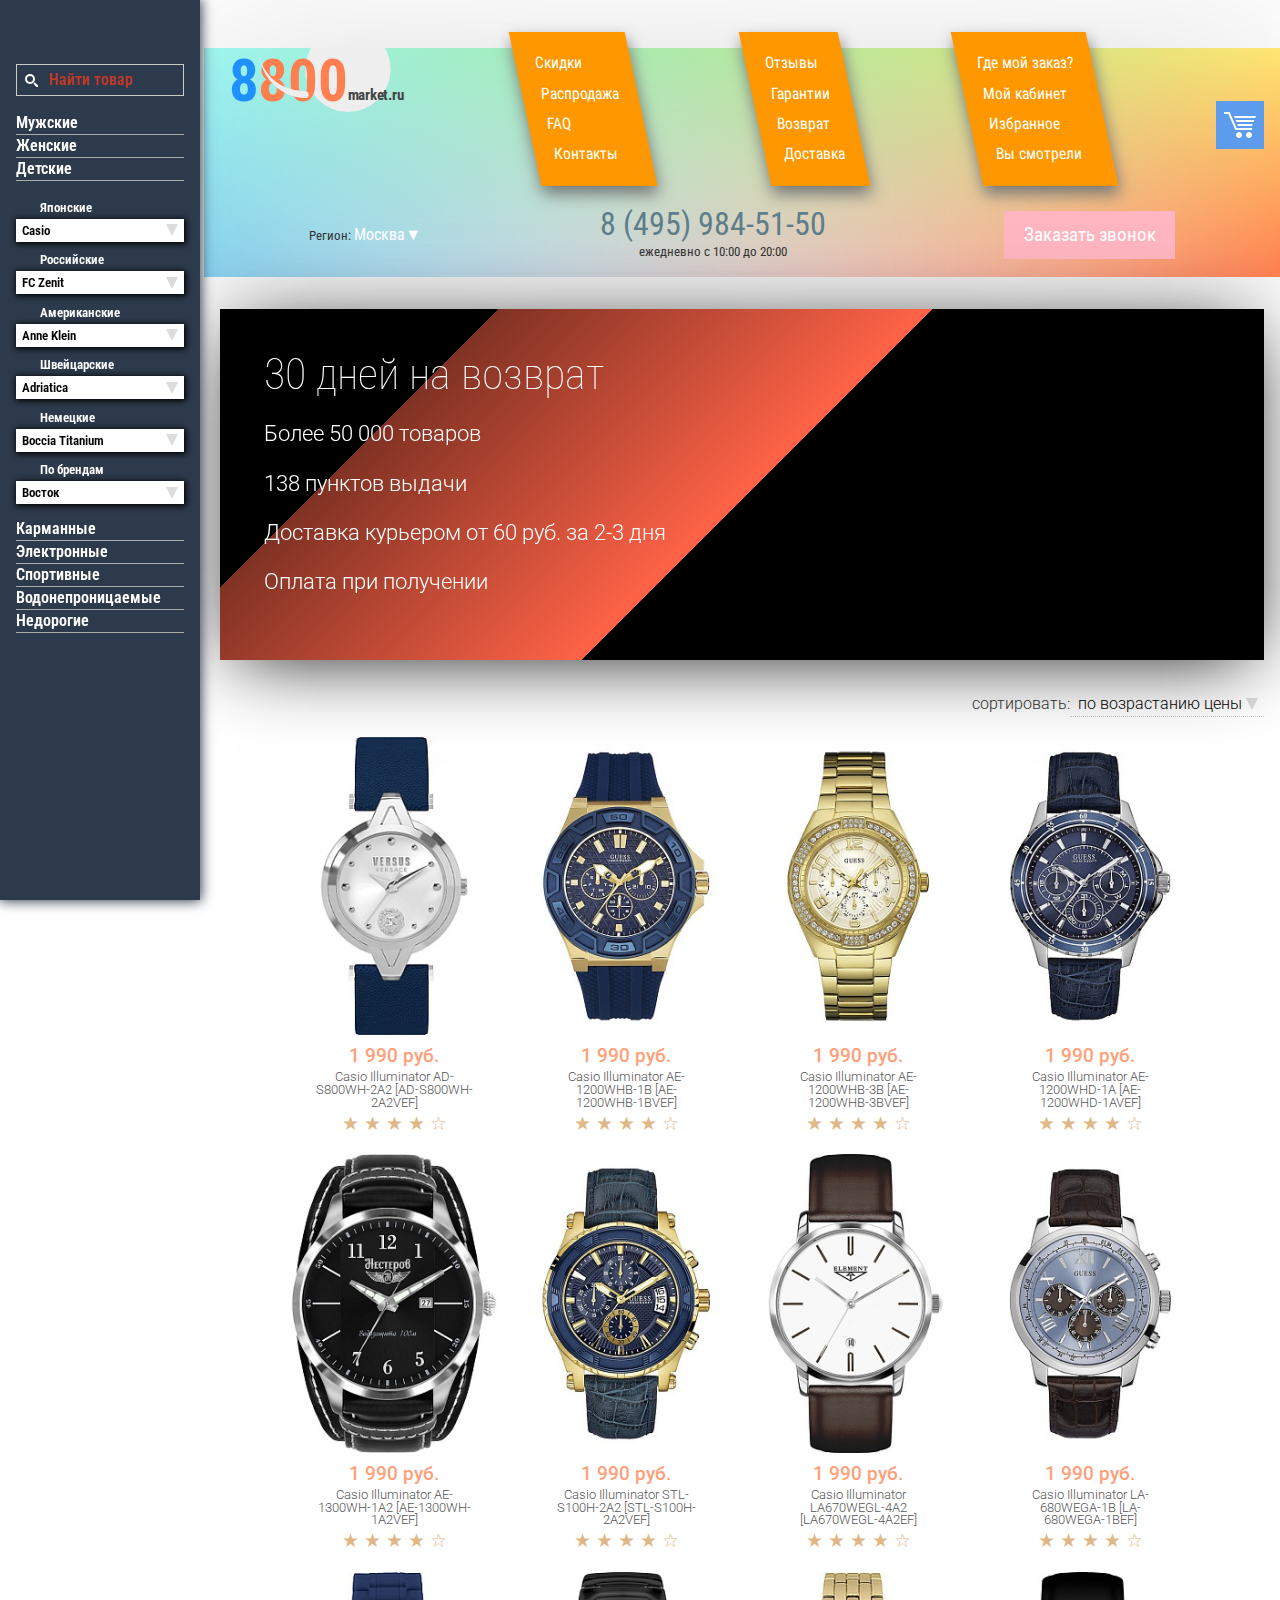
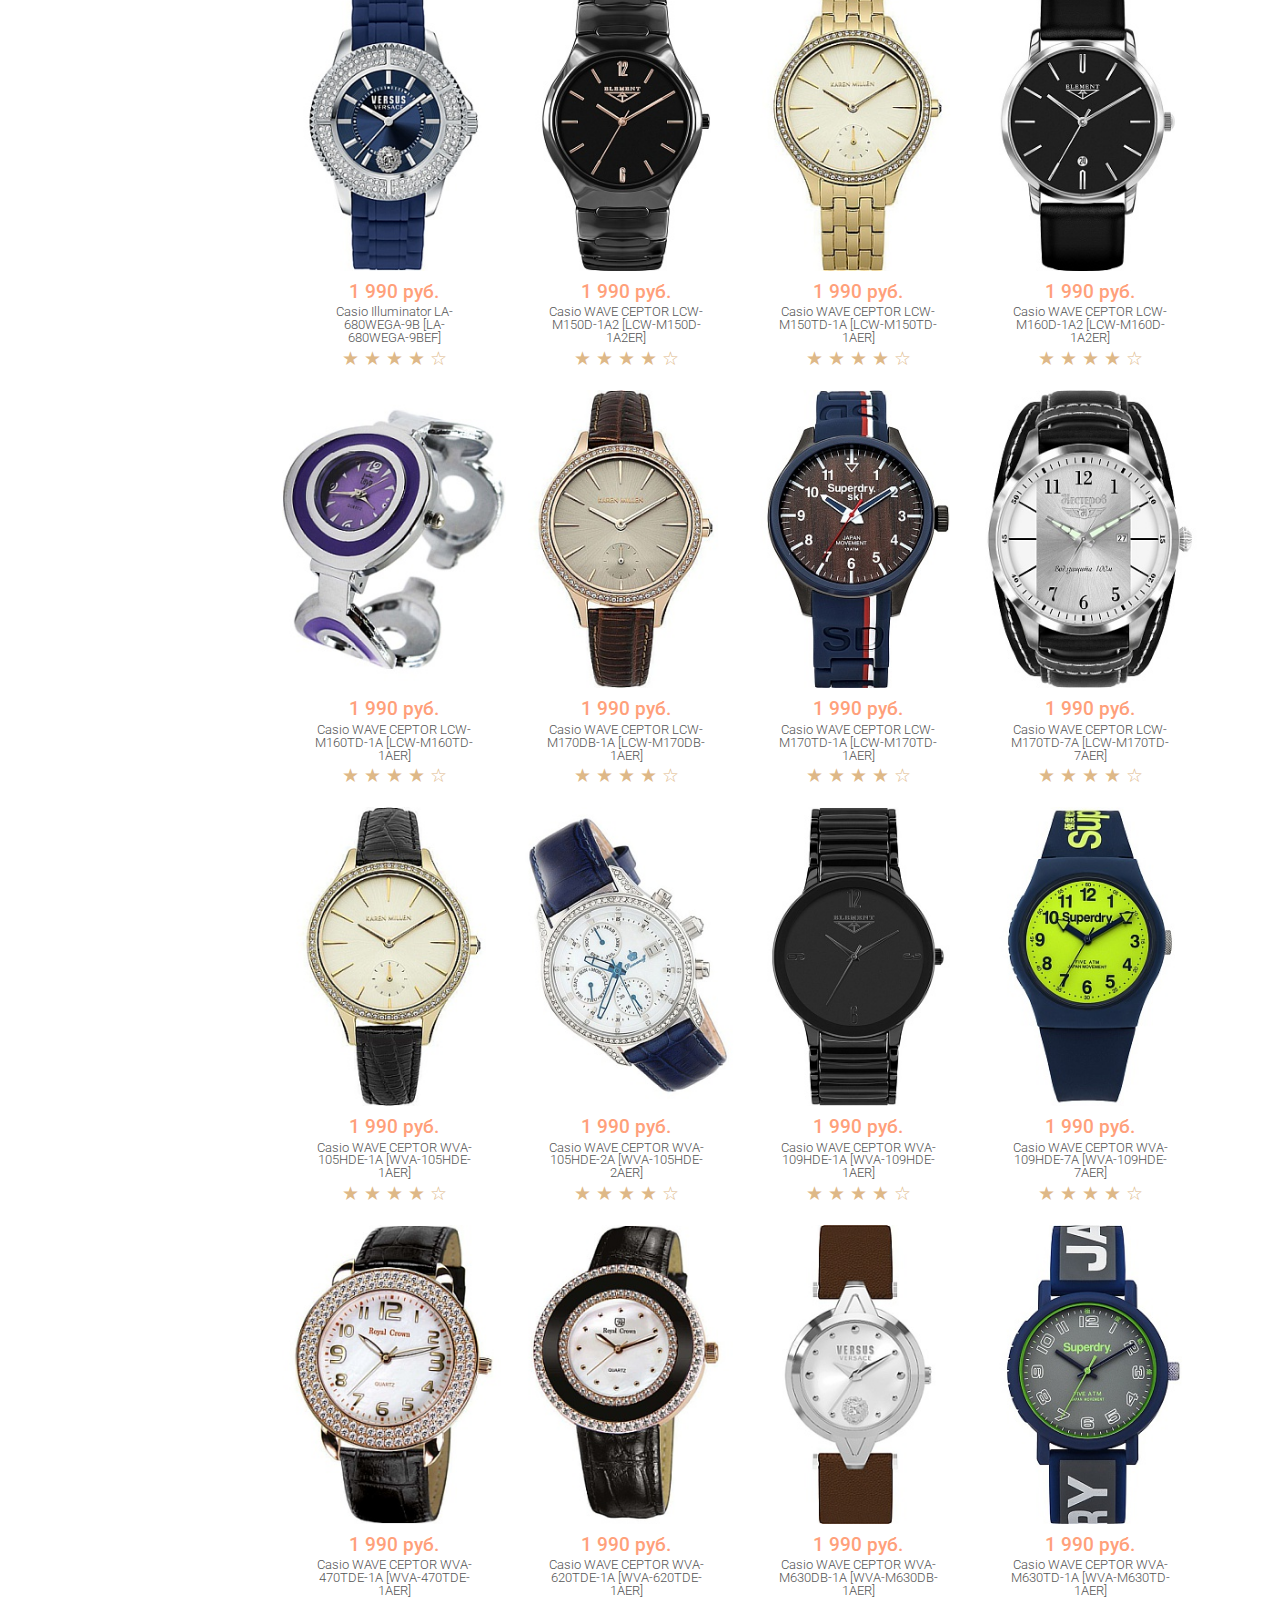
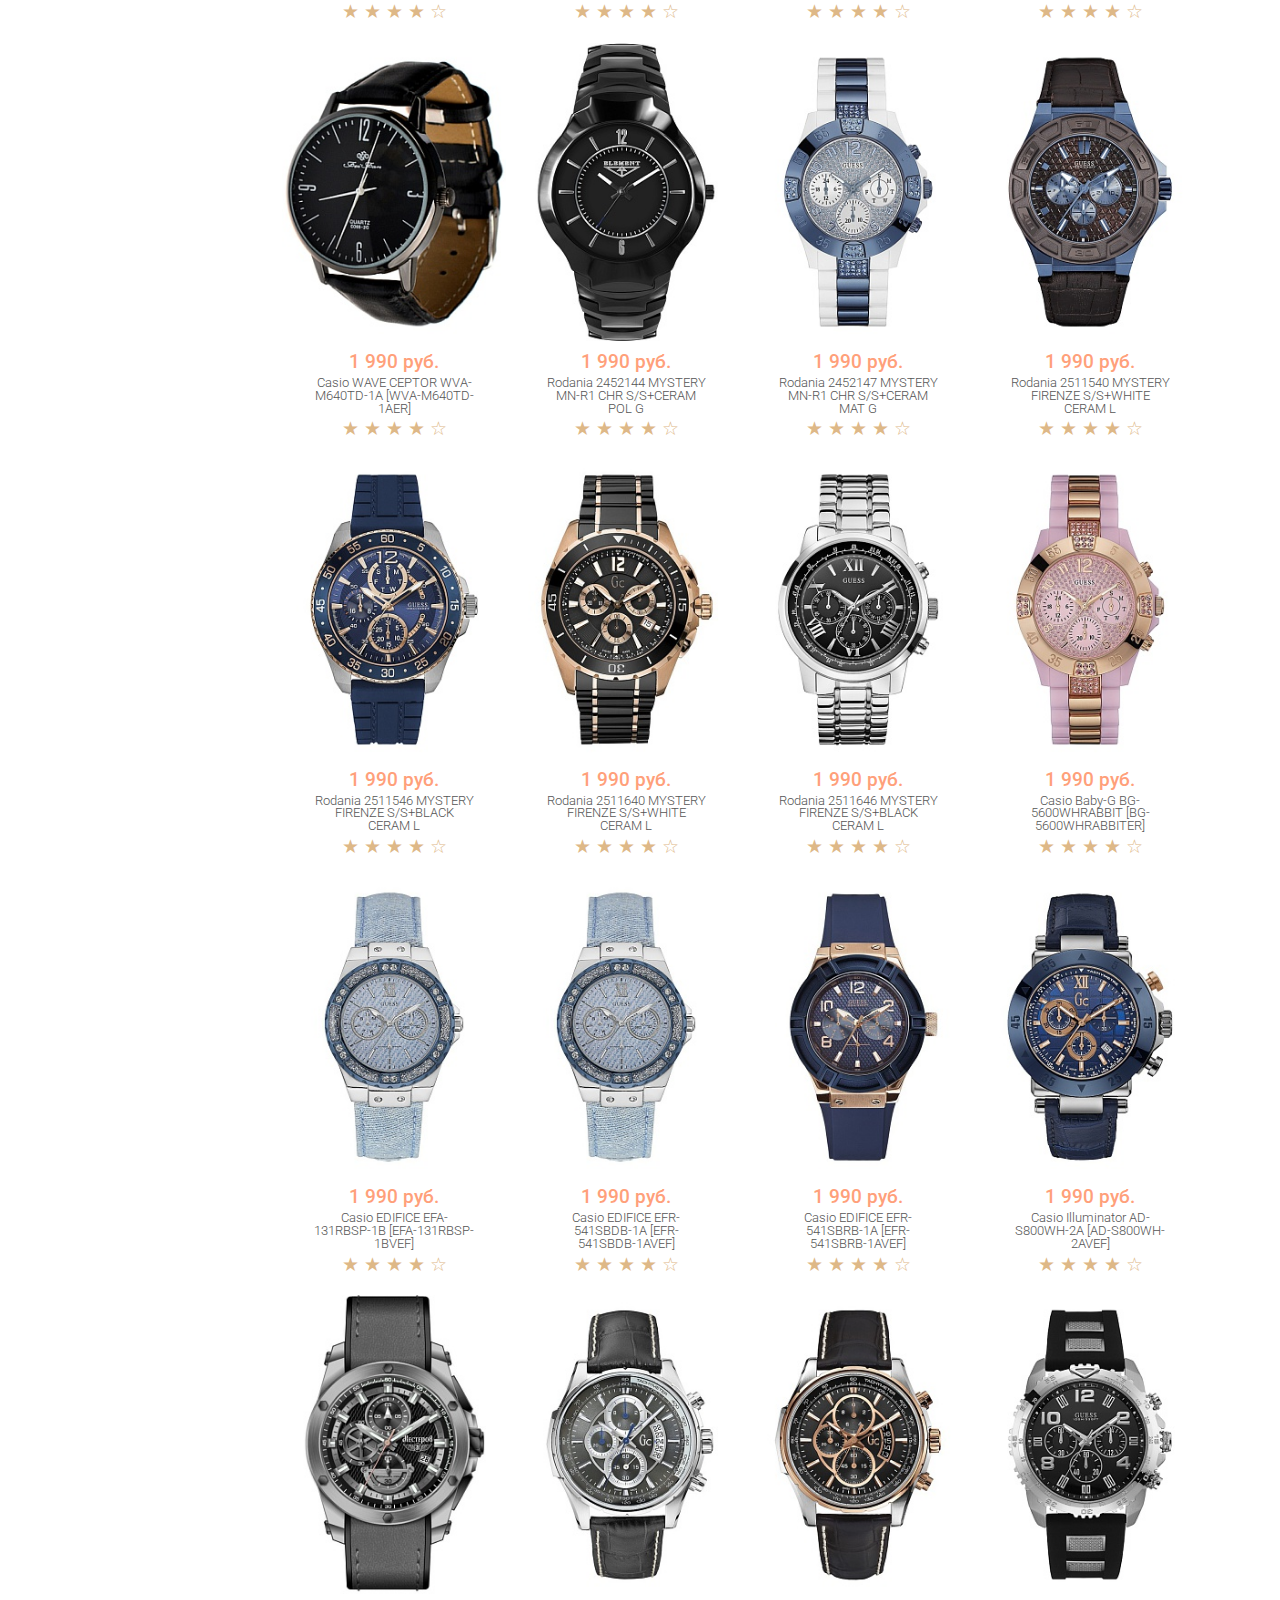
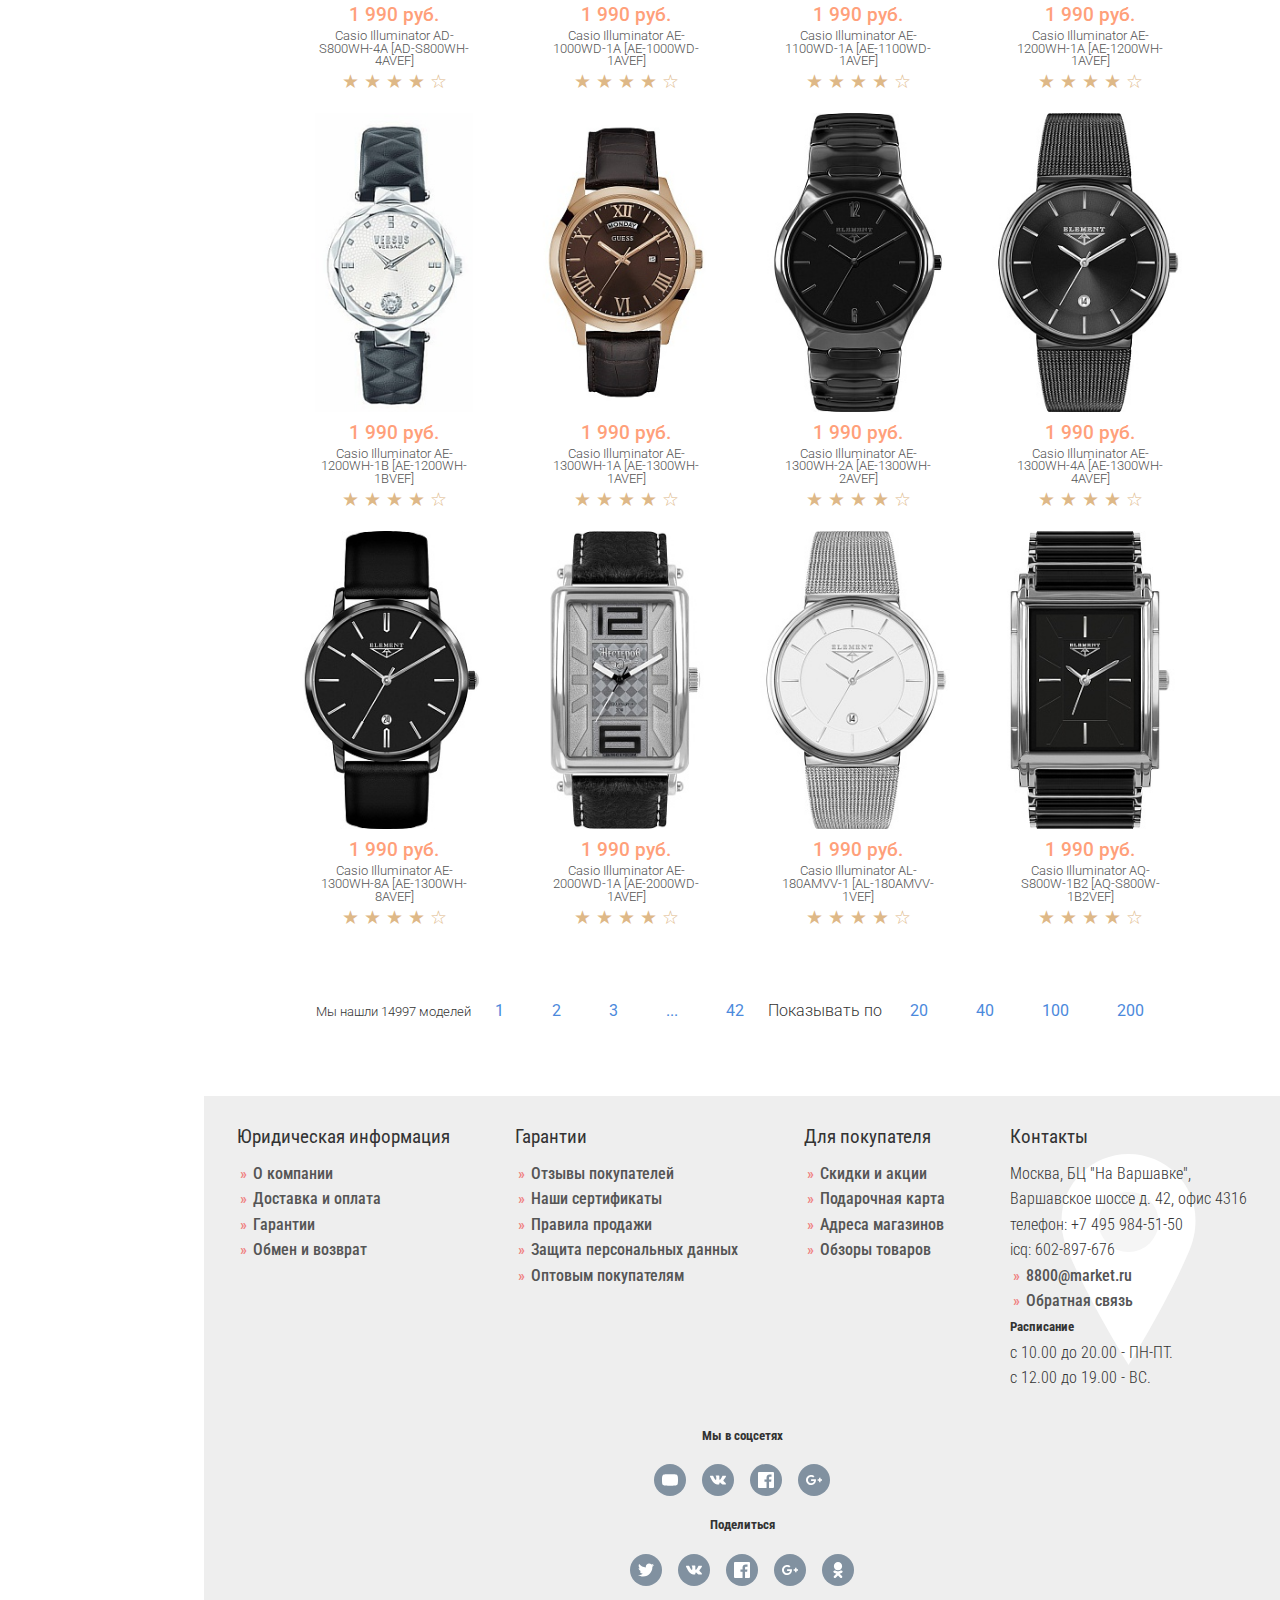
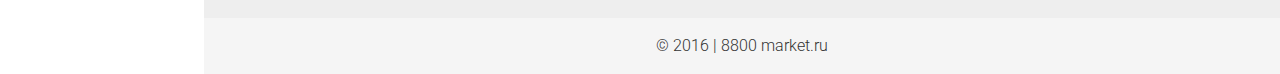
==== commit b0ff2d7e: "+" ====
--- a/index.html
+++ b/index.html
@@ -1,3 +1,3 @@
-<!DOCTYPE html><html lang="ru"><head><meta charset="utf-8"><meta name="viewport" content="width=device-width, initial-scale=1, , user-scalable=no"><meta http-equiv="X-UA-Compatible" content="IE=edge"><title>pageTitle</title><meta name="description" content="pageDescription"><meta name="keywords" content="pageKeywords"><link href="./assets/css/common.css" rel="stylesheet"><link href="https://fonts.googleapis.com/css?family=Roboto+Condensed:300,400,700|Roboto:300,500,700" rel="stylesheet"></head><body><div class="header"><div class="Flex"><a id="logo" href="index.html"><svg xmlns="http://www.w3.org/2000/svg" viewbox="0 0 32 96"><circle cx="64" cy="32" r="64" fill="#EEE"></circle><text text-anchor="middle" x="50%" y="50%" dy="32px" fill="dodgerblue" font-size="88px">8<tspan fill="coral">800</tspan><tspan fill="#444" dy="-2px" font-size="22px">market.ru</tspan></text><g transform=" matrix(0.866, -0.5, 0.25, 0.433, 80, 80)"><path d="M 0,70 A 65,70 0 0,0 65,0 5,5 0 0,1 75,0 75,70 0 0,1 0,70Z" fill="#EEE"></path><animatetransform attributename="transform" type="rotate" from="360 0 0" to="0 0 0" dur="1s" repeatcount="indefinite"></animatetransform></g></svg></a><nav class="test"><a href="#">Скидки</a><a href="#">Распродажа</a><a href="#">FAQ</a><a href="#">Контакты</a></nav><nav class="test"><a href="#">Отзывы</a><a href="#">Гарантии</a><a href="#">Возврат</a><a href="#">Доставка</a></nav><nav class="test"><a href="#">Где мой заказ?</a><a href="#">Мой кабинет</a><a href="#">Избранное </a><a href="#">Вы смотрели</a></nav><a id="cart" href="cart.html"><svg xmlns="http://www.w3.org/2000/svg" width="32px" height="32px" viewbox="0 0 512 512"><polygon points="447.992,336 181.555,336 69.539,80 0.008,80 0.008,48 90.477,48 202.492,304 447.992,304"></polygon><path d="M287.992,416c0,26.5-21.5,48-48,48s-48-21.5-48-48s21.5-48,48-48S287.992,389.5,287.992,416z"></path><path d="M447.992,416c0,26.5-21.5,48-48,48s-48-21.5-48-48s21.5-48,48-48S447.992,389.5,447.992,416z"></path><polygon points="499.18,144 511.992,112 160.008,112 172.805,144"></polygon><polygon points="211.195,240 223.992,272 447.992,272 460.805,240"></polygon><polygon points="486.398,176 185.602,176 198.398,208 473.586,208"></polygon></svg></a></div><div class="Flex"><div class="toggle-region"><small>Регион: </small><a href="" data-modal="md_regions">Москва</a></div><div class="phone"><a href="">8 (495) 984-51-50</a><small>ежедневно c 10:00 до 20:00</small></div><a href="" data-modal="md_callMe" class="btn">Заказать звонок</a></div></div><!--MODAL--><div id="md_regions" hidden="" class="overlay"><div class="modal"><div class="close"></div><h1>Доставляем по всей России</h1><div class="regions-table"><input type="text" placeholder="     Введите название своего города / населенного пункта" class="search"><a href="">Москва</a><a href="">Санкт-Петербург</a><a href="">Архангельск</a><a href="">Астрахань</a><a href="">Барнаул</a><a href="">Белгород</a><a href="">Брянск</a><a href="">Владикавказ</a><a href="">Волгоград</a><a href="">Воронеж</a><a href="">Иваново</a><a href="">Ирбит</a><a href="">Иркутск</a><a href="">Казань</a><a href="">Калининград</a><a href="">Калуга</a><a href="">Кемерово</a><a href="">Кинешма</a><a href="">Краснодар</a><a href="">Красноярск</a><a href="">Липецк</a><a href="">Майкоп</a><a href="">Массив Мшинская</a><a href="">Михайловка</a><a href="">Михайловск</a><a href="">Невинномысск</a><a href="">Нижний Новгород</a><a href="">Новокузнецк</a><a href="">Новосибирск</a><a href="">Октябрьский</a><a href="">Омск</a><a href="">Оренбург</a><a href="">Орск</a><a href="">Орёл</a><a href="">Пенза</a><a href="">Прокопьевск</a><a href="">Ростов-на-Дону</a><a href="">Рязань</a><a href="">Самара</a><a href="">Саратов</a><a href="">Светлоград</a><a href="">Северск</a><a href="">Симферополь</a><a href="">Ставрополь</a><a href="">Стерлитамак</a><a href="">Сызрань</a><a href="">Таганрог</a><a href="">Тверь</a><a href="">Тольятти</a><a href="">Томск</a><a href="">Тула</a><a href="">Тюмень</a><a href="">Улан-Удэ</a><a href="">Ульяновск</a><a href="">Уфа</a><a href="">Фролово</a><a href="">Хабаровск</a><a href="">Челябинск</a><a href="">Чита</a><a href="">Ярославль</a></div></div></div><div id="md_callMe" hidden="" class="overlay"><div class="modal"><div class="close"></div><h1>Обратный звонок</h1><div class="center"><h2>Введите ваш номер телефона</h2><input type="text" placeholder="номер телефона"><button type="submit">Жду звонка</button></div></div></div><div class="wr_Content"><div id="CrossFade"><img src="assets/img/slider/1.jpg" alt=""><img src="assets/img/slider/2.jpg" alt=""><img src="assets/img/slider/3.jpg" alt=""><img src="assets/img/slider/4.jpg" alt=""><div class="intro"><h1>30 дней на возврат</h1><p>Более 50 000 товаров</p><p>138 пунктов выдачи</p><p>Доставка курьером от 60 руб. за 2-3 дня</p><p>Оплата при получении</p></div></div><form><label class="inline">сортировать:<select><option>по возрастанию цены</option><option>по убыванию цены</option><option>по популярности</option><option>по новинкам</option><option>по скидкам</option></select></label></form><div class="TEST"><a href="tovar.html" class="item"><img src="assets/img/watch_246x328/1.jpg" alt=""><div class="item_dscr"><p class="price">1 990 руб.</p><p class="name">Casio Illuminator AD-S800WH-2A2 [AD-S800WH-2A2VEF]</p><div class="star">★ ★ ★ ★ ☆</div></div></a><a href="tovar.html" class="item"><img src="assets/img/watch_246x328/2.jpg" alt=""><div class="item_dscr"><p class="price">1 990 руб.</p><p class="name">Casio Illuminator AE-1200WHB-1B [AE-1200WHB-1BVEF]</p><div class="star">★ ★ ★ ★ ☆</div></div></a><a href="tovar.html" class="item"><img src="assets/img/watch_246x328/3.jpg" alt=""><div class="item_dscr"><p class="price">1 990 руб.</p><p class="name">Casio Illuminator AE-1200WHB-3B [AE-1200WHB-3BVEF]</p><div class="star">★ ★ ★ ★ ☆</div></div></a><a href="tovar.html" class="item"><img src="assets/img/watch_246x328/4.jpg" alt=""><div class="item_dscr"><p class="price">1 990 руб.</p><p class="name">Casio Illuminator AE-1200WHD-1A [AE-1200WHD-1AVEF]</p><div class="star">★ ★ ★ ★ ☆</div></div></a><a href="tovar.html" class="item"><img src="assets/img/watch_246x328/5.jpg" alt=""><div class="item_dscr"><p class="price">1 990 руб.</p><p class="name">Casio Illuminator AE-1300WH-1A2 [AE-1300WH-1A2VEF]</p><div class="star">★ ★ ★ ★ ☆</div></div></a><a href="tovar.html" class="item"><img src="assets/img/watch_246x328/6.jpg" alt=""><div class="item_dscr"><p class="price">1 990 руб.</p><p class="name">Casio Illuminator STL-S100H-2A2 [STL-S100H-2A2VEF]</p><div class="star">★ ★ ★ ★ ☆</div></div></a><a href="tovar.html" class="item"><img src="assets/img/watch_246x328/7.jpg" alt=""><div class="item_dscr"><p class="price">1 990 руб.</p><p class="name">Casio Illuminator LA670WEGL-4A2 [LA670WEGL-4A2EF]</p><div class="star">★ ★ ★ ★ ☆</div></div></a><a href="tovar.html" class="item"><img src="assets/img/watch_246x328/8.jpg" alt=""><div class="item_dscr"><p class="price">1 990 руб.</p><p class="name">Casio Illuminator LA-680WEGA-1B [LA-680WEGA-1BEF]</p><div class="star">★ ★ ★ ★ ☆</div></div></a><a href="tovar.html" class="item"><img src="assets/img/watch_246x328/9.jpg" alt=""><div class="item_dscr"><p class="price">1 990 руб.</p><p class="name">Casio Illuminator LA-680WEGA-9B [LA-680WEGA-9BEF]</p><div class="star">★ ★ ★ ★ ☆</div></div></a><a href="tovar.html" class="item"><img src="assets/img/watch_246x328/10.jpg" alt=""><div class="item_dscr"><p class="price">1 990 руб.</p><p class="name">Casio WAVE CEPTOR LCW-M150D-1A2 [LCW-M150D-1A2ER]</p><div class="star">★ ★ ★ ★ ☆</div></div></a><a href="tovar.html" class="item"><img src="assets/img/watch_246x328/11.jpg" alt=""><div class="item_dscr"><p class="price">1 990 руб.</p><p class="name">Casio WAVE CEPTOR LCW-M150TD-1A [LCW-M150TD-1AER]</p><div class="star">★ ★ ★ ★ ☆</div></div></a><a href="tovar.html" class="item"><img src="assets/img/watch_246x328/12.jpg" alt=""><div class="item_dscr"><p class="price">1 990 руб.</p><p class="name">Casio WAVE CEPTOR LCW-M160D-1A2 [LCW-M160D-1A2ER]</p><div class="star">★ ★ ★ ★ ☆</div></div></a><a href="tovar.html" class="item"><img src="assets/img/watch_246x328/13.jpg" alt=""><div class="item_dscr"><p class="price">1 990 руб.</p><p class="name">Casio WAVE CEPTOR LCW-M160TD-1A [LCW-M160TD-1AER]</p><div class="star">★ ★ ★ ★ ☆</div></div></a><a href="tovar.html" class="item"><img src="assets/img/watch_246x328/14.jpg" alt=""><div class="item_dscr"><p class="price">1 990 руб.</p><p class="name">Casio WAVE CEPTOR LCW-M170DB-1A [LCW-M170DB-1AER]</p><div class="star">★ ★ ★ ★ ☆</div></div></a><a href="tovar.html" class="item"><img src="assets/img/watch_246x328/15.jpg" alt=""><div class="item_dscr"><p class="price">1 990 руб.</p><p class="name">Casio WAVE CEPTOR LCW-M170TD-1A [LCW-M170TD-1AER]</p><div class="star">★ ★ ★ ★ ☆</div></div></a><a href="tovar.html" class="item"><img src="assets/img/watch_246x328/16.jpg" alt=""><div class="item_dscr"><p class="price">1 990 руб.</p><p class="name">Casio WAVE CEPTOR LCW-M170TD-7A [LCW-M170TD-7AER]</p><div class="star">★ ★ ★ ★ ☆</div></div></a><a href="tovar.html" class="item"><img src="assets/img/watch_246x328/17.jpg" alt=""><div class="item_dscr"><p class="price">1 990 руб.</p><p class="name">Casio WAVE CEPTOR WVA-105HDE-1A [WVA-105HDE-1AER]</p><div class="star">★ ★ ★ ★ ☆</div></div></a><a href="tovar.html" class="item"><img src="assets/img/watch_246x328/18.jpg" alt=""><div class="item_dscr"><p class="price">1 990 руб.</p><p class="name">Casio WAVE CEPTOR WVA-105HDE-2A [WVA-105HDE-2AER]</p><div class="star">★ ★ ★ ★ ☆</div></div></a><a href="tovar.html" class="item"><img src="assets/img/watch_246x328/19.jpg" alt=""><div class="item_dscr"><p class="price">1 990 руб.</p><p class="name">Casio WAVE CEPTOR WVA-109HDE-1A [WVA-109HDE-1AER]</p><div class="star">★ ★ ★ ★ ☆</div></div></a><a href="tovar.html" class="item"><img src="assets/img/watch_246x328/20.jpg" alt=""><div class="item_dscr"><p class="price">1 990 руб.</p><p class="name">Casio WAVE CEPTOR WVA-109HDE-7A [WVA-109HDE-7AER]</p><div class="star">★ ★ ★ ★ ☆</div></div></a><a href="tovar.html" class="item"><img src="assets/img/watch_246x328/21.jpg" alt=""><div class="item_dscr"><p class="price">1 990 руб.</p><p class="name">Casio WAVE CEPTOR WVA-470TDE-1A [WVA-470TDE-1AER]</p><div class="star">★ ★ ★ ★ ☆</div></div></a><a href="tovar.html" class="item"><img src="assets/img/watch_246x328/22.jpg" alt=""><div class="item_dscr"><p class="price">1 990 руб.</p><p class="name">Casio WAVE CEPTOR WVA-620TDE-1A [WVA-620TDE-1AER]</p><div class="star">★ ★ ★ ★ ☆</div></div></a><a href="tovar.html" class="item"><img src="assets/img/watch_246x328/23.jpg" alt=""><div class="item_dscr"><p class="price">1 990 руб.</p><p class="name">Casio WAVE CEPTOR WVA-M630DB-1A [WVA-M630DB-1AER]</p><div class="star">★ ★ ★ ★ ☆</div></div></a><a href="tovar.html" class="item"><img src="assets/img/watch_246x328/24.jpg" alt=""><div class="item_dscr"><p class="price">1 990 руб.</p><p class="name">Casio WAVE CEPTOR WVA-M630TD-1A [WVA-M630TD-1AER]</p><div class="star">★ ★ ★ ★ ☆</div></div></a><a href="tovar.html" class="item"><img src="assets/img/watch_246x328/25.jpg" alt=""><div class="item_dscr"><p class="price">1 990 руб.</p><p class="name">Casio WAVE CEPTOR WVA-M640TD-1A [WVA-M640TD-1AER]</p><div class="star">★ ★ ★ ★ ☆</div></div></a><a href="tovar.html" class="item"><img src="assets/img/watch_246x328/26.jpg" alt=""><div class="item_dscr"><p class="price">1 990 руб.</p><p class="name">Rodania 2452144 MYSTERY MN-R1 CHR S/S+CERAM POL G</p><div class="star">★ ★ ★ ★ ☆</div></div></a><a href="tovar.html" class="item"><img src="assets/img/watch_246x328/27.jpg" alt=""><div class="item_dscr"><p class="price">1 990 руб.</p><p class="name">Rodania 2452147 MYSTERY MN-R1 CHR S/S+CERAM MAT G</p><div class="star">★ ★ ★ ★ ☆</div></div></a><a href="tovar.html" class="item"><img src="assets/img/watch_246x328/28.jpg" alt=""><div class="item_dscr"><p class="price">1 990 руб.</p><p class="name">Rodania 2511540 MYSTERY FIRENZE S/S+WHITE CERAM L</p><div class="star">★ ★ ★ ★ ☆</div></div></a><a href="tovar.html" class="item"><img src="assets/img/watch_246x328/29.jpg" alt=""><div class="item_dscr"><p class="price">1 990 руб.</p><p class="name">Rodania 2511546 MYSTERY FIRENZE S/S+BLACK CERAM L</p><div class="star">★ ★ ★ ★ ☆</div></div></a><a href="tovar.html" class="item"><img src="assets/img/watch_246x328/30.jpg" alt=""><div class="item_dscr"><p class="price">1 990 руб.</p><p class="name">Rodania 2511640 MYSTERY FIRENZE S/S+WHITE CERAM L</p><div class="star">★ ★ ★ ★ ☆</div></div></a><a href="tovar.html" class="item"><img src="assets/img/watch_246x328/31.jpg" alt=""><div class="item_dscr"><p class="price">1 990 руб.</p><p class="name">Rodania 2511646 MYSTERY FIRENZE S/S+BLACK CERAM L</p><div class="star">★ ★ ★ ★ ☆</div></div></a><a href="tovar.html" class="item"><img src="assets/img/watch_246x328/32.jpg" alt=""><div class="item_dscr"><p class="price">1 990 руб.</p><p class="name">Casio Baby-G BG-5600WHRABBIT [BG-5600WHRABBITER]</p><div class="star">★ ★ ★ ★ ☆</div></div></a><a href="tovar.html" class="item"><img src="assets/img/watch_246x328/33.jpg" alt=""><div class="item_dscr"><p class="price">1 990 руб.</p><p class="name">Casio EDIFICE EFA-131RBSP-1B [EFA-131RBSP-1BVEF]</p><div class="star">★ ★ ★ ★ ☆</div></div></a><a href="tovar.html" class="item"><img src="assets/img/watch_246x328/34.jpg" alt=""><div class="item_dscr"><p class="price">1 990 руб.</p><p class="name">Casio EDIFICE EFR-541SBDB-1A [EFR-541SBDB-1AVEF]</p><div class="star">★ ★ ★ ★ ☆</div></div></a><a href="tovar.html" class="item"><img src="assets/img/watch_246x328/35.jpg" alt=""><div class="item_dscr"><p class="price">1 990 руб.</p><p class="name">Casio EDIFICE EFR-541SBRB-1A [EFR-541SBRB-1AVEF]</p><div class="star">★ ★ ★ ★ ☆</div></div></a><a href="tovar.html" class="item"><img src="assets/img/watch_246x328/36.jpg" alt=""><div class="item_dscr"><p class="price">1 990 руб.</p><p class="name">Casio Illuminator AD-S800WH-2A [AD-S800WH-2AVEF]</p><div class="star">★ ★ ★ ★ ☆</div></div></a><a href="tovar.html" class="item"><img src="assets/img/watch_246x328/37.jpg" alt=""><div class="item_dscr"><p class="price">1 990 руб.</p><p class="name">Casio Illuminator AD-S800WH-4A [AD-S800WH-4AVEF]</p><div class="star">★ ★ ★ ★ ☆</div></div></a><a href="tovar.html" class="item"><img src="assets/img/watch_246x328/38.jpg" alt=""><div class="item_dscr"><p class="price">1 990 руб.</p><p class="name">Casio Illuminator AE-1000WD-1A [AE-1000WD-1AVEF]</p><div class="star">★ ★ ★ ★ ☆</div></div></a><a href="tovar.html" class="item"><img src="assets/img/watch_246x328/39.jpg" alt=""><div class="item_dscr"><p class="price">1 990 руб.</p><p class="name">Casio Illuminator AE-1100WD-1A [AE-1100WD-1AVEF]</p><div class="star">★ ★ ★ ★ ☆</div></div></a><a href="tovar.html" class="item"><img src="assets/img/watch_246x328/40.jpg" alt=""><div class="item_dscr"><p class="price">1 990 руб.</p><p class="name">Casio Illuminator AE-1200WH-1A [AE-1200WH-1AVEF]</p><div class="star">★ ★ ★ ★ ☆</div></div></a><a href="tovar.html" class="item"><img src="assets/img/watch_246x328/41.jpg" alt=""><div class="item_dscr"><p class="price">1 990 руб.</p><p class="name">Casio Illuminator AE-1200WH-1B [AE-1200WH-1BVEF]</p><div class="star">★ ★ ★ ★ ☆</div></div></a><a href="tovar.html" class="item"><img src="assets/img/watch_246x328/42.jpg" alt=""><div class="item_dscr"><p class="price">1 990 руб.</p><p class="name">Casio Illuminator AE-1300WH-1A [AE-1300WH-1AVEF]</p><div class="star">★ ★ ★ ★ ☆</div></div></a><a href="tovar.html" class="item"><img src="assets/img/watch_246x328/43.jpg" alt=""><div class="item_dscr"><p class="price">1 990 руб.</p><p class="name">Casio Illuminator AE-1300WH-2A [AE-1300WH-2AVEF]</p><div class="star">★ ★ ★ ★ ☆</div></div></a><a href="tovar.html" class="item"><img src="assets/img/watch_246x328/44.jpg" alt=""><div class="item_dscr"><p class="price">1 990 руб.</p><p class="name">Casio Illuminator AE-1300WH-4A [AE-1300WH-4AVEF]</p><div class="star">★ ★ ★ ★ ☆</div></div></a><a href="tovar.html" class="item"><img src="assets/img/watch_246x328/45.jpg" alt=""><div class="item_dscr"><p class="price">1 990 руб.</p><p class="name">Casio Illuminator AE-1300WH-8A [AE-1300WH-8AVEF]</p><div class="star">★ ★ ★ ★ ☆</div></div></a><a href="tovar.html" class="item"><img src="assets/img/watch_246x328/46.jpg" alt=""><div class="item_dscr"><p class="price">1 990 руб.</p><p class="name">Casio Illuminator AE-2000WD-1A [AE-2000WD-1AVEF]</p><div class="star">★ ★ ★ ★ ☆</div></div></a><a href="tovar.html" class="item"><img src="assets/img/watch_246x328/47.jpg" alt=""><div class="item_dscr"><p class="price">1 990 руб.</p><p class="name">Casio Illuminator AL-180AMVV-1 [AL-180AMVV-1VEF]</p><div class="star">★ ★ ★ ★ ☆</div></div></a><a href="tovar.html" class="item"><img src="assets/img/watch_246x328/48.jpg" alt=""><div class="item_dscr"><p class="price">1 990 руб.</p><p class="name">Casio Illuminator AQ-S800W-1B2 [AQ-S800W-1B2VEF]</p><div class="star">★ ★ ★ ★ ☆</div></div></a></div><div class="paginator"><p><small>Мы нашли 14997 моделей</small><a href="">1</a><a href="">2</a><a href="">3</a><a href="">...</a><a href="">42</a></p><p>Показывать по <a href="">20</a><a href="">40</a><a href="">100</a><a href="">200</a></p></div></div><div class="filters-icon">☰</div><div class="filters"><input type="text" placeholder="      Найти товар" class="search"><nav><a href="">Мужские</a><a href="">Женские</a><a href="">Детские</a></nav><form><label class="jp">Японские<select><option>Casio</option><option>Casio G-Shock</option><option>Citizen</option><option>J. Springs</option><option>Orient</option><option>Q&amp;Q</option></select></label><label class="ru">Российские<select><option>FC Zenit</option><option>Level</option><option>VECTOR</option><option>Восток</option><option>Восток Командирские</option><option>Заря</option><option>Комета</option><option>Луч</option><option>Михаил Москвин</option><option>Нестеров</option><option>Полёт</option><option>Полёт Президент</option><option>Romanoff</option><option>РОССИЯ</option><option>Слава</option><option>Спецназ</option><option>Спутник Престиж</option><option>Штурманские</option><option>Электроника</option></select></label><label class="us">Американские<select><option>Anne Klein</option><option>Bulova</option><option>Disney</option><option>Ingersoll</option><option>Stuhrling</option><option>Timex</option></select></label><label class="ch">Швейцарские<select><option>Adriatica</option><option>Alfex</option><option>Appella</option><option>Atlantic</option><option>Blauling</option><option>Candino</option><option>Cover</option><option>Deep Blue</option><option>Doxa</option><option>Epos</option><option>GC</option><option>Jean Marcel</option><option>Jowissa</option><option>Kolber</option><option>L Duchen</option><option>Le Chic</option><option>Mathey Tissot</option><option>Nautica</option><option>Philip Laurence</option><option>Pierre Ricaud</option><option>Remark</option><option>Rodania</option><option>Sauvage</option><option>Swiss Eagle</option><option>Swiss Military by Chrono</option><option>Swiss Military Hanowa</option><option>Taller</option><option>Titoni</option><option>Wainer</option></select></label><label class="de">Немецкие<select><option>Boccia Titanium</option><option>Bruno Sohnle</option><option>Carucci</option><option>Dufa</option><option>Just</option><option>Limit</option><option>Steinmeyer</option></select></label><label>По брендам<select><option>Восток</option><option>Заря</option><option>Комета</option><option>Луч</option><option>Михаил Москвин</option><option>Нестеров</option><option>Полёт</option><option>РОССИЯ</option><option>РФС</option><option>Слава</option><option>Спецназ</option><option>Спутник Престиж</option><option>Штурманские</option><option>Электроника</option><option>Adidas</option><option>Adriatica</option><option>Alfex</option><option>Anne Klein</option><option>Appella</option><option>Atlantic</option><option>AVI-8</option><option>Ben Sherman</option><option>Blauling</option><option>Blumarine</option><option>Boccia Titanium</option><option>Bruno Sohnle</option><option>Bulova</option><option>Candino</option><option>Carucci</option><option>Casio</option><option>Chronotech</option><option>Citizen</option><option>Cooc</option><option>Cover</option><option>Daniel Wellington</option><option>Danish Design</option><option>Deep Blue</option><option>Detomaso</option><option>Diesel</option><option>Disney by RFS</option><option>DKNY</option><option>Doxa</option><option>Dufa</option><option>Elite</option><option>Emporio Armani</option><option>ENE</option><option>Epos</option><option>Esprit</option><option>Essence</option><option>Fabler</option><option>FC Zenit</option><option>Fossil</option><option>French Connection</option><option>GC</option><option>GO Girl Only</option><option>Gryon</option><option>Guardo</option><option>Guess</option><option>Ingersoll</option><option>InTimes</option><option>J. Springs</option><option>Jacques Lemans</option><option>Jean Marcel</option><option>Jordan Kerr</option><option>Jowissa</option><option>Just</option><option>Kahuna</option><option>Karen Millen</option><option>Kolber</option><option>L Duchen</option><option>LAROS</option><option>Le Chic</option><option>Level</option><option>Limit</option><option>Link</option><option>Locman</option><option>Mark Maddox</option><option>Mathey Tissot</option><option>Morgan</option><option>Moschino</option><option>Nautica</option><option>Nowley</option><option>Omax</option><option>Orient</option><option>Perfect</option><option>Philip Laurence</option><option>Pierre Lannier</option><option>Pierre Ricaud</option><option>Police</option><option>Puma</option><option>Q&amp;Q</option><option>Quantum</option><option>Reebok</option><option>Remark</option><option>Rodania</option><option>Romanoff</option><option>Romanson</option><option>Royal London</option><option>Sauvage</option><option>Skagen</option><option>Steinmeyer</option><option>STORM</option><option>Stuhrling</option><option>SUUNTO</option><option>Swiss Eagle</option><option>Swiss Military by Chrono</option><option>Swiss Military Hanowa</option><option>Taller</option><option>33 Element</option><option>Thomas Earnshaw</option><option>Timestar</option><option>Timex</option><option>Titoni</option><option>Valeri</option><option>VECTOR</option><option>Versus</option><option>Wainer</option><option>Yonger</option></select></label></form><nav><a href="">Карманные</a><a href="">Электронные</a><a href="">Спортивные</a><a href="">Водонепроницаемые</a><a href="">Недорогие</a></nav></div><footer><nav><h3>Юридическая информация</h3><a href="#">О компании</a><a href="#">Доставка и оплата</a><a href="#">Гарантии</a><a href="#">Обмен и возврат</a></nav><nav><h3>Гарантии</h3><a href="#">Отзывы покупателей</a><a href="#">Наши сертификаты</a><a href="#">Правила продажи</a><a href="#">Защита персональных данных</a><a href="#">Оптовым покупателям</a></nav><nav><h3>Для покупателя</h3><a href="#">Скидки и акции</a><a href="#">Подарочная карта</a><a href="#">Адреса магазинов</a><a href="#">Обзоры товаров</a></nav><address><h3>Контакты</h3>Москва, БЦ "На Варшавке",<br>Варшавское шоссе д. 42, офис 4316<br>телефон: +7 495 984-51-50<br>icq: 602-897-676<br><a href="#">8800@market.ru</a><a href="#">Обратная связь</a><h5>Расписание</h5>с 10.00 до 20.00 - ПН-ПТ. <br>с 12.00 до 19.00 - ВС. 	</address><div class="socials"><h5>Мы в соцсетях</h5><div class="socials-set"><a href="https://www.youtube.com/user/presidentwatches"><svg class="icon"><use xmlns:xlink="http://www.w3.org/1999/xlink" xlink:href="#icon_youtube" x="0" y="0"></use></svg></a><a href="https://vk.com/public125188473"><svg class="icon"><use xmlns:xlink="http://www.w3.org/1999/xlink" xlink:href="#icon_vk"></use></svg></a><a href="https://www.facebook.com/pwatches"><svg class="icon"><use xmlns:xlink="http://www.w3.org/1999/xlink" xlink:href="#icon_fb"></use></svg></a><a href="https://plus.google.com/u/0/+presidentwatches/about"><svg class="icon"><use xmlns:xlink="http://www.w3.org/1999/xlink" xlink:href="#icon_googleplus"></use></svg></a></div><h5>Поделиться</h5><div class="socials-set"><a href="https://twitter.com/share?url=[URL]&amp;text=[TITLE]" onclick="javascript:window.open(this.href,'', 'menubar=no,toolbar=no,resizable=yes,scrollbars=yes,height=400,width=320');return false;"><svg class="icon"><use xmlns:xlink="http://www.w3.org/1999/xlink" xlink:href="#icon_twitter"></use></svg></a><a href="http://vk.com/share.php?url=[URL]&amp;title=[TITLE]&amp;description=[DESC]&amp;image=[IMAGE]&amp;noparse=true" onclick="javascript:window.open(this.href,'', 'menubar=no,toolbar=no,resizable=yes,scrollbars=yes,height=400,width=320');return false;"><svg class="icon"><use xmlns:xlink="http://www.w3.org/1999/xlink" xlink:href="#icon_vk"></use></svg></a><a href="http://www.facebook.com/sharer.php?u=http://bit.ly/FBshareArticle" onclick="javascript:window.open(this.href,'', 'menubar=no,toolbar=no,resizable=yes,scrollbars=yes,height=400,width=320');return false;"><svg class="icon"><use xmlns:xlink="http://www.w3.org/1999/xlink" xlink:href="#icon_fb"></use></svg></a><a href="https://plus.google.com/share?url=[URL]" onclick="javascript:window.open(this.href,'', 'menubar=no,toolbar=no,resizable=yes,scrollbars=yes,height=400,width=320');return false;"><svg class="icon"><use xmlns:xlink="http://www.w3.org/1999/xlink" xlink:href="#icon_googleplus"></use></svg></a><a href="http://www.odnoklassniki.ru/dk?st.cmd=addShare&amp;st.s=1&amp;st._surl=[URL]&amp;st.comments=[TITLE]" onclick="javascript:window.open(this.href,'', 'menubar=no,toolbar=no,resizable=yes,scrollbars=yes,height=400,width=320');return false;"><svg class="icon"><use xmlns:xlink="http://www.w3.org/1999/xlink" xlink:href="#icon_ok"></use></svg></a>
+<!DOCTYPE html><html lang="ru"><head><meta charset="utf-8"><meta name="viewport" content="width=device-width, initial-scale=1, , user-scalable=no"><meta http-equiv="X-UA-Compatible" content="IE=edge"><title>pageTitle</title><meta name="description" content="pageDescription"><meta name="keywords" content="pageKeywords"><link href="./assets/css/common.css" rel="stylesheet"><link href="https://fonts.googleapis.com/css?family=Roboto+Condensed:300,400,700|Roboto:300,500,700" rel="stylesheet"></head><body><div class="header"><div class="Flex"><a id="logo" href="index.html"><svg xmlns="http://www.w3.org/2000/svg" viewbox="0 0 32 96"><circle cx="64" cy="32" r="64" fill="#EEE"></circle><text text-anchor="middle" x="50%" y="50%" dy="32px" fill="dodgerblue" font-size="88px">8<tspan fill="coral">800</tspan><tspan fill="#444" dy="-2px" font-size="22px">market.ru</tspan></text><g transform=" matrix(0.866, -0.5, 0.25, 0.433, 80, 80)"><path d="M 0,70 A 65,70 0 0,0 65,0 5,5 0 0,1 75,0 75,70 0 0,1 0,70Z" fill="#EEE"></path><animatetransform attributename="transform" type="rotate" from="360 0 0" to="0 0 0" dur="1s" repeatcount="indefinite"></animatetransform></g></svg></a><a id="toTop" href="#"> <small>☰</small>Меню</a><nav class="test"><a href="#">Скидки</a><a href="#">Распродажа</a><a href="#">FAQ</a><a href="#">Контакты</a></nav><nav class="test"><a href="#">Отзывы</a><a href="#">Гарантии</a><a href="#">Возврат</a><a href="#">Доставка</a></nav><nav class="test"><a href="#">Где мой заказ?</a><a href="#">Мой кабинет</a><a href="#">Избранное </a><a href="#">Вы смотрели</a></nav><a id="cart" href="cart.html"><svg xmlns="http://www.w3.org/2000/svg" width="32px" height="32px" viewbox="0 0 512 512"><polygon points="447.992,336 181.555,336 69.539,80 0.008,80 0.008,48 90.477,48 202.492,304 447.992,304"></polygon><path d="M287.992,416c0,26.5-21.5,48-48,48s-48-21.5-48-48s21.5-48,48-48S287.992,389.5,287.992,416z"></path><path d="M447.992,416c0,26.5-21.5,48-48,48s-48-21.5-48-48s21.5-48,48-48S447.992,389.5,447.992,416z"></path><polygon points="499.18,144 511.992,112 160.008,112 172.805,144"></polygon><polygon points="211.195,240 223.992,272 447.992,272 460.805,240"></polygon><polygon points="486.398,176 185.602,176 198.398,208 473.586,208"></polygon></svg></a></div><div class="Flex"><div class="toggle-region"><small>Регион: </small><a href="" data-modal="md_regions">Москва</a></div><div class="phone"><a href="">8 (495) 984-51-50</a><small>ежедневно c 10:00 до 20:00</small></div><a href="" data-modal="md_callMe" class="btn">Заказать звонок</a></div></div><!--MODAL--><div id="md_regions" hidden="" class="overlay"><div class="modal"><div class="close"></div><h1>Доставляем по всей России</h1><div class="regions-table"><input type="text" placeholder="     Введите название своего города / населенного пункта" class="search"><a href="">Москва</a><a href="">Санкт-Петербург</a><a href="">Архангельск</a><a href="">Астрахань</a><a href="">Барнаул</a><a href="">Белгород</a><a href="">Брянск</a><a href="">Владикавказ</a><a href="">Волгоград</a><a href="">Воронеж</a><a href="">Иваново</a><a href="">Ирбит</a><a href="">Иркутск</a><a href="">Казань</a><a href="">Калининград</a><a href="">Калуга</a><a href="">Кемерово</a><a href="">Кинешма</a><a href="">Краснодар</a><a href="">Красноярск</a><a href="">Липецк</a><a href="">Майкоп</a><a href="">Массив Мшинская</a><a href="">Михайловка</a><a href="">Михайловск</a><a href="">Невинномысск</a><a href="">Нижний Новгород</a><a href="">Новокузнецк</a><a href="">Новосибирск</a><a href="">Октябрьский</a><a href="">Омск</a><a href="">Оренбург</a><a href="">Орск</a><a href="">Орёл</a><a href="">Пенза</a><a href="">Прокопьевск</a><a href="">Ростов-на-Дону</a><a href="">Рязань</a><a href="">Самара</a><a href="">Саратов</a><a href="">Светлоград</a><a href="">Северск</a><a href="">Симферополь</a><a href="">Ставрополь</a><a href="">Стерлитамак</a><a href="">Сызрань</a><a href="">Таганрог</a><a href="">Тверь</a><a href="">Тольятти</a><a href="">Томск</a><a href="">Тула</a><a href="">Тюмень</a><a href="">Улан-Удэ</a><a href="">Ульяновск</a><a href="">Уфа</a><a href="">Фролово</a><a href="">Хабаровск</a><a href="">Челябинск</a><a href="">Чита</a><a href="">Ярославль</a></div></div></div><div id="md_callMe" hidden="" class="overlay"><div class="modal"><div class="close"></div><h1>Обратный звонок</h1><div class="center"><h2>Введите ваш номер телефона</h2><input type="text" placeholder="номер телефона"><button type="submit">Жду звонка</button></div></div></div><div class="wr_Content"><div id="CrossFade"><img src="assets/img/slider/1.jpg" alt=""><img src="assets/img/slider/2.jpg" alt=""><img src="assets/img/slider/3.jpg" alt=""><img src="assets/img/slider/4.jpg" alt=""><div class="intro"><h1>30 дней на возврат</h1><p>Более 50 000 товаров</p><p>138 пунктов выдачи</p><p>Доставка курьером от 60 руб. за 2-3 дня</p><p>Оплата при получении</p></div></div><form><label class="inline">сортировать:<select><option>по возрастанию цены</option><option>по убыванию цены</option><option>по популярности</option><option>по новинкам</option><option>по скидкам</option></select></label></form><div class="TEST"><a href="tovar.html" class="item"><img src="assets/img/watch_246x328/1.jpg" alt=""><div class="item_dscr"><p class="price">1 990 руб.</p><p class="name">Casio Illuminator AD-S800WH-2A2 [AD-S800WH-2A2VEF]</p><div class="star">★ ★ ★ ★ ☆</div></div></a><a href="tovar.html" class="item"><img src="assets/img/watch_246x328/2.jpg" alt=""><div class="item_dscr"><p class="price">1 990 руб.</p><p class="name">Casio Illuminator AE-1200WHB-1B [AE-1200WHB-1BVEF]</p><div class="star">★ ★ ★ ★ ☆</div></div></a><a href="tovar.html" class="item"><img src="assets/img/watch_246x328/3.jpg" alt=""><div class="item_dscr"><p class="price">1 990 руб.</p><p class="name">Casio Illuminator AE-1200WHB-3B [AE-1200WHB-3BVEF]</p><div class="star">★ ★ ★ ★ ☆</div></div></a><a href="tovar.html" class="item"><img src="assets/img/watch_246x328/4.jpg" alt=""><div class="item_dscr"><p class="price">1 990 руб.</p><p class="name">Casio Illuminator AE-1200WHD-1A [AE-1200WHD-1AVEF]</p><div class="star">★ ★ ★ ★ ☆</div></div></a><a href="tovar.html" class="item"><img src="assets/img/watch_246x328/5.jpg" alt=""><div class="item_dscr"><p class="price">1 990 руб.</p><p class="name">Casio Illuminator AE-1300WH-1A2 [AE-1300WH-1A2VEF]</p><div class="star">★ ★ ★ ★ ☆</div></div></a><a href="tovar.html" class="item"><img src="assets/img/watch_246x328/6.jpg" alt=""><div class="item_dscr"><p class="price">1 990 руб.</p><p class="name">Casio Illuminator STL-S100H-2A2 [STL-S100H-2A2VEF]</p><div class="star">★ ★ ★ ★ ☆</div></div></a><a href="tovar.html" class="item"><img src="assets/img/watch_246x328/7.jpg" alt=""><div class="item_dscr"><p class="price">1 990 руб.</p><p class="name">Casio Illuminator LA670WEGL-4A2 [LA670WEGL-4A2EF]</p><div class="star">★ ★ ★ ★ ☆</div></div></a><a href="tovar.html" class="item"><img src="assets/img/watch_246x328/8.jpg" alt=""><div class="item_dscr"><p class="price">1 990 руб.</p><p class="name">Casio Illuminator LA-680WEGA-1B [LA-680WEGA-1BEF]</p><div class="star">★ ★ ★ ★ ☆</div></div></a><a href="tovar.html" class="item"><img src="assets/img/watch_246x328/9.jpg" alt=""><div class="item_dscr"><p class="price">1 990 руб.</p><p class="name">Casio Illuminator LA-680WEGA-9B [LA-680WEGA-9BEF]</p><div class="star">★ ★ ★ ★ ☆</div></div></a><a href="tovar.html" class="item"><img src="assets/img/watch_246x328/10.jpg" alt=""><div class="item_dscr"><p class="price">1 990 руб.</p><p class="name">Casio WAVE CEPTOR LCW-M150D-1A2 [LCW-M150D-1A2ER]</p><div class="star">★ ★ ★ ★ ☆</div></div></a><a href="tovar.html" class="item"><img src="assets/img/watch_246x328/11.jpg" alt=""><div class="item_dscr"><p class="price">1 990 руб.</p><p class="name">Casio WAVE CEPTOR LCW-M150TD-1A [LCW-M150TD-1AER]</p><div class="star">★ ★ ★ ★ ☆</div></div></a><a href="tovar.html" class="item"><img src="assets/img/watch_246x328/12.jpg" alt=""><div class="item_dscr"><p class="price">1 990 руб.</p><p class="name">Casio WAVE CEPTOR LCW-M160D-1A2 [LCW-M160D-1A2ER]</p><div class="star">★ ★ ★ ★ ☆</div></div></a><a href="tovar.html" class="item"><img src="assets/img/watch_246x328/13.jpg" alt=""><div class="item_dscr"><p class="price">1 990 руб.</p><p class="name">Casio WAVE CEPTOR LCW-M160TD-1A [LCW-M160TD-1AER]</p><div class="star">★ ★ ★ ★ ☆</div></div></a><a href="tovar.html" class="item"><img src="assets/img/watch_246x328/14.jpg" alt=""><div class="item_dscr"><p class="price">1 990 руб.</p><p class="name">Casio WAVE CEPTOR LCW-M170DB-1A [LCW-M170DB-1AER]</p><div class="star">★ ★ ★ ★ ☆</div></div></a><a href="tovar.html" class="item"><img src="assets/img/watch_246x328/15.jpg" alt=""><div class="item_dscr"><p class="price">1 990 руб.</p><p class="name">Casio WAVE CEPTOR LCW-M170TD-1A [LCW-M170TD-1AER]</p><div class="star">★ ★ ★ ★ ☆</div></div></a><a href="tovar.html" class="item"><img src="assets/img/watch_246x328/16.jpg" alt=""><div class="item_dscr"><p class="price">1 990 руб.</p><p class="name">Casio WAVE CEPTOR LCW-M170TD-7A [LCW-M170TD-7AER]</p><div class="star">★ ★ ★ ★ ☆</div></div></a><a href="tovar.html" class="item"><img src="assets/img/watch_246x328/17.jpg" alt=""><div class="item_dscr"><p class="price">1 990 руб.</p><p class="name">Casio WAVE CEPTOR WVA-105HDE-1A [WVA-105HDE-1AER]</p><div class="star">★ ★ ★ ★ ☆</div></div></a><a href="tovar.html" class="item"><img src="assets/img/watch_246x328/18.jpg" alt=""><div class="item_dscr"><p class="price">1 990 руб.</p><p class="name">Casio WAVE CEPTOR WVA-105HDE-2A [WVA-105HDE-2AER]</p><div class="star">★ ★ ★ ★ ☆</div></div></a><a href="tovar.html" class="item"><img src="assets/img/watch_246x328/19.jpg" alt=""><div class="item_dscr"><p class="price">1 990 руб.</p><p class="name">Casio WAVE CEPTOR WVA-109HDE-1A [WVA-109HDE-1AER]</p><div class="star">★ ★ ★ ★ ☆</div></div></a><a href="tovar.html" class="item"><img src="assets/img/watch_246x328/20.jpg" alt=""><div class="item_dscr"><p class="price">1 990 руб.</p><p class="name">Casio WAVE CEPTOR WVA-109HDE-7A [WVA-109HDE-7AER]</p><div class="star">★ ★ ★ ★ ☆</div></div></a><a href="tovar.html" class="item"><img src="assets/img/watch_246x328/21.jpg" alt=""><div class="item_dscr"><p class="price">1 990 руб.</p><p class="name">Casio WAVE CEPTOR WVA-470TDE-1A [WVA-470TDE-1AER]</p><div class="star">★ ★ ★ ★ ☆</div></div></a><a href="tovar.html" class="item"><img src="assets/img/watch_246x328/22.jpg" alt=""><div class="item_dscr"><p class="price">1 990 руб.</p><p class="name">Casio WAVE CEPTOR WVA-620TDE-1A [WVA-620TDE-1AER]</p><div class="star">★ ★ ★ ★ ☆</div></div></a><a href="tovar.html" class="item"><img src="assets/img/watch_246x328/23.jpg" alt=""><div class="item_dscr"><p class="price">1 990 руб.</p><p class="name">Casio WAVE CEPTOR WVA-M630DB-1A [WVA-M630DB-1AER]</p><div class="star">★ ★ ★ ★ ☆</div></div></a><a href="tovar.html" class="item"><img src="assets/img/watch_246x328/24.jpg" alt=""><div class="item_dscr"><p class="price">1 990 руб.</p><p class="name">Casio WAVE CEPTOR WVA-M630TD-1A [WVA-M630TD-1AER]</p><div class="star">★ ★ ★ ★ ☆</div></div></a><a href="tovar.html" class="item"><img src="assets/img/watch_246x328/25.jpg" alt=""><div class="item_dscr"><p class="price">1 990 руб.</p><p class="name">Casio WAVE CEPTOR WVA-M640TD-1A [WVA-M640TD-1AER]</p><div class="star">★ ★ ★ ★ ☆</div></div></a><a href="tovar.html" class="item"><img src="assets/img/watch_246x328/26.jpg" alt=""><div class="item_dscr"><p class="price">1 990 руб.</p><p class="name">Rodania 2452144 MYSTERY MN-R1 CHR S/S+CERAM POL G</p><div class="star">★ ★ ★ ★ ☆</div></div></a><a href="tovar.html" class="item"><img src="assets/img/watch_246x328/27.jpg" alt=""><div class="item_dscr"><p class="price">1 990 руб.</p><p class="name">Rodania 2452147 MYSTERY MN-R1 CHR S/S+CERAM MAT G</p><div class="star">★ ★ ★ ★ ☆</div></div></a><a href="tovar.html" class="item"><img src="assets/img/watch_246x328/28.jpg" alt=""><div class="item_dscr"><p class="price">1 990 руб.</p><p class="name">Rodania 2511540 MYSTERY FIRENZE S/S+WHITE CERAM L</p><div class="star">★ ★ ★ ★ ☆</div></div></a><a href="tovar.html" class="item"><img src="assets/img/watch_246x328/29.jpg" alt=""><div class="item_dscr"><p class="price">1 990 руб.</p><p class="name">Rodania 2511546 MYSTERY FIRENZE S/S+BLACK CERAM L</p><div class="star">★ ★ ★ ★ ☆</div></div></a><a href="tovar.html" class="item"><img src="assets/img/watch_246x328/30.jpg" alt=""><div class="item_dscr"><p class="price">1 990 руб.</p><p class="name">Rodania 2511640 MYSTERY FIRENZE S/S+WHITE CERAM L</p><div class="star">★ ★ ★ ★ ☆</div></div></a><a href="tovar.html" class="item"><img src="assets/img/watch_246x328/31.jpg" alt=""><div class="item_dscr"><p class="price">1 990 руб.</p><p class="name">Rodania 2511646 MYSTERY FIRENZE S/S+BLACK CERAM L</p><div class="star">★ ★ ★ ★ ☆</div></div></a><a href="tovar.html" class="item"><img src="assets/img/watch_246x328/32.jpg" alt=""><div class="item_dscr"><p class="price">1 990 руб.</p><p class="name">Casio Baby-G BG-5600WHRABBIT [BG-5600WHRABBITER]</p><div class="star">★ ★ ★ ★ ☆</div></div></a><a href="tovar.html" class="item"><img src="assets/img/watch_246x328/33.jpg" alt=""><div class="item_dscr"><p class="price">1 990 руб.</p><p class="name">Casio EDIFICE EFA-131RBSP-1B [EFA-131RBSP-1BVEF]</p><div class="star">★ ★ ★ ★ ☆</div></div></a><a href="tovar.html" class="item"><img src="assets/img/watch_246x328/34.jpg" alt=""><div class="item_dscr"><p class="price">1 990 руб.</p><p class="name">Casio EDIFICE EFR-541SBDB-1A [EFR-541SBDB-1AVEF]</p><div class="star">★ ★ ★ ★ ☆</div></div></a><a href="tovar.html" class="item"><img src="assets/img/watch_246x328/35.jpg" alt=""><div class="item_dscr"><p class="price">1 990 руб.</p><p class="name">Casio EDIFICE EFR-541SBRB-1A [EFR-541SBRB-1AVEF]</p><div class="star">★ ★ ★ ★ ☆</div></div></a><a href="tovar.html" class="item"><img src="assets/img/watch_246x328/36.jpg" alt=""><div class="item_dscr"><p class="price">1 990 руб.</p><p class="name">Casio Illuminator AD-S800WH-2A [AD-S800WH-2AVEF]</p><div class="star">★ ★ ★ ★ ☆</div></div></a><a href="tovar.html" class="item"><img src="assets/img/watch_246x328/37.jpg" alt=""><div class="item_dscr"><p class="price">1 990 руб.</p><p class="name">Casio Illuminator AD-S800WH-4A [AD-S800WH-4AVEF]</p><div class="star">★ ★ ★ ★ ☆</div></div></a><a href="tovar.html" class="item"><img src="assets/img/watch_246x328/38.jpg" alt=""><div class="item_dscr"><p class="price">1 990 руб.</p><p class="name">Casio Illuminator AE-1000WD-1A [AE-1000WD-1AVEF]</p><div class="star">★ ★ ★ ★ ☆</div></div></a><a href="tovar.html" class="item"><img src="assets/img/watch_246x328/39.jpg" alt=""><div class="item_dscr"><p class="price">1 990 руб.</p><p class="name">Casio Illuminator AE-1100WD-1A [AE-1100WD-1AVEF]</p><div class="star">★ ★ ★ ★ ☆</div></div></a><a href="tovar.html" class="item"><img src="assets/img/watch_246x328/40.jpg" alt=""><div class="item_dscr"><p class="price">1 990 руб.</p><p class="name">Casio Illuminator AE-1200WH-1A [AE-1200WH-1AVEF]</p><div class="star">★ ★ ★ ★ ☆</div></div></a><a href="tovar.html" class="item"><img src="assets/img/watch_246x328/41.jpg" alt=""><div class="item_dscr"><p class="price">1 990 руб.</p><p class="name">Casio Illuminator AE-1200WH-1B [AE-1200WH-1BVEF]</p><div class="star">★ ★ ★ ★ ☆</div></div></a><a href="tovar.html" class="item"><img src="assets/img/watch_246x328/42.jpg" alt=""><div class="item_dscr"><p class="price">1 990 руб.</p><p class="name">Casio Illuminator AE-1300WH-1A [AE-1300WH-1AVEF]</p><div class="star">★ ★ ★ ★ ☆</div></div></a><a href="tovar.html" class="item"><img src="assets/img/watch_246x328/43.jpg" alt=""><div class="item_dscr"><p class="price">1 990 руб.</p><p class="name">Casio Illuminator AE-1300WH-2A [AE-1300WH-2AVEF]</p><div class="star">★ ★ ★ ★ ☆</div></div></a><a href="tovar.html" class="item"><img src="assets/img/watch_246x328/44.jpg" alt=""><div class="item_dscr"><p class="price">1 990 руб.</p><p class="name">Casio Illuminator AE-1300WH-4A [AE-1300WH-4AVEF]</p><div class="star">★ ★ ★ ★ ☆</div></div></a><a href="tovar.html" class="item"><img src="assets/img/watch_246x328/45.jpg" alt=""><div class="item_dscr"><p class="price">1 990 руб.</p><p class="name">Casio Illuminator AE-1300WH-8A [AE-1300WH-8AVEF]</p><div class="star">★ ★ ★ ★ ☆</div></div></a><a href="tovar.html" class="item"><img src="assets/img/watch_246x328/46.jpg" alt=""><div class="item_dscr"><p class="price">1 990 руб.</p><p class="name">Casio Illuminator AE-2000WD-1A [AE-2000WD-1AVEF]</p><div class="star">★ ★ ★ ★ ☆</div></div></a><a href="tovar.html" class="item"><img src="assets/img/watch_246x328/47.jpg" alt=""><div class="item_dscr"><p class="price">1 990 руб.</p><p class="name">Casio Illuminator AL-180AMVV-1 [AL-180AMVV-1VEF]</p><div class="star">★ ★ ★ ★ ☆</div></div></a><a href="tovar.html" class="item"><img src="assets/img/watch_246x328/48.jpg" alt=""><div class="item_dscr"><p class="price">1 990 руб.</p><p class="name">Casio Illuminator AQ-S800W-1B2 [AQ-S800W-1B2VEF]</p><div class="star">★ ★ ★ ★ ☆</div></div></a></div><div class="paginator"><p><small>Мы нашли 14997 моделей</small><a href="">1</a><a href="">2</a><a href="">3</a><a href="">...</a><a href="">42</a></p><p>Показывать по <a href="">20</a><a href="">40</a><a href="">100</a><a href="">200</a></p></div></div><div class="filters-icon">☰</div><div class="filters"><input type="text" placeholder="      Найти товар" class="search"><nav><a href="">Мужские</a><a href="">Женские</a><a href="">Детские</a></nav><form><label class="jp">Японские<select><option>Casio</option><option>Casio G-Shock</option><option>Citizen</option><option>J. Springs</option><option>Orient</option><option>Q&amp;Q</option></select></label><label class="ru">Российские<select><option>FC Zenit</option><option>Level</option><option>VECTOR</option><option>Восток</option><option>Восток Командирские</option><option>Заря</option><option>Комета</option><option>Луч</option><option>Михаил Москвин</option><option>Нестеров</option><option>Полёт</option><option>Полёт Президент</option><option>Romanoff</option><option>РОССИЯ</option><option>Слава</option><option>Спецназ</option><option>Спутник Престиж</option><option>Штурманские</option><option>Электроника</option></select></label><label class="us">Американские<select><option>Anne Klein</option><option>Bulova</option><option>Disney</option><option>Ingersoll</option><option>Stuhrling</option><option>Timex</option></select></label><label class="ch">Швейцарские<select><option>Adriatica</option><option>Alfex</option><option>Appella</option><option>Atlantic</option><option>Blauling</option><option>Candino</option><option>Cover</option><option>Deep Blue</option><option>Doxa</option><option>Epos</option><option>GC</option><option>Jean Marcel</option><option>Jowissa</option><option>Kolber</option><option>L Duchen</option><option>Le Chic</option><option>Mathey Tissot</option><option>Nautica</option><option>Philip Laurence</option><option>Pierre Ricaud</option><option>Remark</option><option>Rodania</option><option>Sauvage</option><option>Swiss Eagle</option><option>Swiss Military by Chrono</option><option>Swiss Military Hanowa</option><option>Taller</option><option>Titoni</option><option>Wainer</option></select></label><label class="de">Немецкие<select><option>Boccia Titanium</option><option>Bruno Sohnle</option><option>Carucci</option><option>Dufa</option><option>Just</option><option>Limit</option><option>Steinmeyer</option></select></label><label>По брендам<select><option>Восток</option><option>Заря</option><option>Комета</option><option>Луч</option><option>Михаил Москвин</option><option>Нестеров</option><option>Полёт</option><option>РОССИЯ</option><option>РФС</option><option>Слава</option><option>Спецназ</option><option>Спутник Престиж</option><option>Штурманские</option><option>Электроника</option><option>Adidas</option><option>Adriatica</option><option>Alfex</option><option>Anne Klein</option><option>Appella</option><option>Atlantic</option><option>AVI-8</option><option>Ben Sherman</option><option>Blauling</option><option>Blumarine</option><option>Boccia Titanium</option><option>Bruno Sohnle</option><option>Bulova</option><option>Candino</option><option>Carucci</option><option>Casio</option><option>Chronotech</option><option>Citizen</option><option>Cooc</option><option>Cover</option><option>Daniel Wellington</option><option>Danish Design</option><option>Deep Blue</option><option>Detomaso</option><option>Diesel</option><option>Disney by RFS</option><option>DKNY</option><option>Doxa</option><option>Dufa</option><option>Elite</option><option>Emporio Armani</option><option>ENE</option><option>Epos</option><option>Esprit</option><option>Essence</option><option>Fabler</option><option>FC Zenit</option><option>Fossil</option><option>French Connection</option><option>GC</option><option>GO Girl Only</option><option>Gryon</option><option>Guardo</option><option>Guess</option><option>Ingersoll</option><option>InTimes</option><option>J. Springs</option><option>Jacques Lemans</option><option>Jean Marcel</option><option>Jordan Kerr</option><option>Jowissa</option><option>Just</option><option>Kahuna</option><option>Karen Millen</option><option>Kolber</option><option>L Duchen</option><option>LAROS</option><option>Le Chic</option><option>Level</option><option>Limit</option><option>Link</option><option>Locman</option><option>Mark Maddox</option><option>Mathey Tissot</option><option>Morgan</option><option>Moschino</option><option>Nautica</option><option>Nowley</option><option>Omax</option><option>Orient</option><option>Perfect</option><option>Philip Laurence</option><option>Pierre Lannier</option><option>Pierre Ricaud</option><option>Police</option><option>Puma</option><option>Q&amp;Q</option><option>Quantum</option><option>Reebok</option><option>Remark</option><option>Rodania</option><option>Romanoff</option><option>Romanson</option><option>Royal London</option><option>Sauvage</option><option>Skagen</option><option>Steinmeyer</option><option>STORM</option><option>Stuhrling</option><option>SUUNTO</option><option>Swiss Eagle</option><option>Swiss Military by Chrono</option><option>Swiss Military Hanowa</option><option>Taller</option><option>33 Element</option><option>Thomas Earnshaw</option><option>Timestar</option><option>Timex</option><option>Titoni</option><option>Valeri</option><option>VECTOR</option><option>Versus</option><option>Wainer</option><option>Yonger</option></select></label></form><nav><a href="">Карманные</a><a href="">Электронные</a><a href="">Спортивные</a><a href="">Водонепроницаемые</a><a href="">Недорогие</a></nav></div><footer><nav><h3>Юридическая информация</h3><a href="#">О компании</a><a href="#">Доставка и оплата</a><a href="#">Гарантии</a><a href="#">Обмен и возврат</a></nav><nav><h3>Гарантии</h3><a href="#">Отзывы покупателей</a><a href="#">Наши сертификаты</a><a href="#">Правила продажи</a><a href="#">Защита персональных данных</a><a href="#">Оптовым покупателям</a></nav><nav><h3>Для покупателя</h3><a href="#">Скидки и акции</a><a href="#">Подарочная карта</a><a href="#">Адреса магазинов</a><a href="#">Обзоры товаров</a></nav><address><h3>Контакты</h3>Москва, БЦ "На Варшавке",<br>Варшавское шоссе д. 42, офис 4316<br>телефон: +7 495 984-51-50<br>icq: 602-897-676<br><a href="#">8800@market.ru</a><a href="#">Обратная связь</a><h5>Расписание</h5>с 10.00 до 20.00 - ПН-ПТ. <br>с 12.00 до 19.00 - ВС. 	</address><div class="socials"><h5>Мы в соцсетях</h5><div class="socials-set"><a href="https://www.youtube.com/user/presidentwatches"><svg class="icon"><use xmlns:xlink="http://www.w3.org/1999/xlink" xlink:href="#icon_youtube" x="0" y="0"></use></svg></a><a href="https://vk.com/public125188473"><svg class="icon"><use xmlns:xlink="http://www.w3.org/1999/xlink" xlink:href="#icon_vk"></use></svg></a><a href="https://www.facebook.com/pwatches"><svg class="icon"><use xmlns:xlink="http://www.w3.org/1999/xlink" xlink:href="#icon_fb"></use></svg></a><a href="https://plus.google.com/u/0/+presidentwatches/about"><svg class="icon"><use xmlns:xlink="http://www.w3.org/1999/xlink" xlink:href="#icon_googleplus"></use></svg></a></div><h5>Поделиться</h5><div class="socials-set"><a href="https://twitter.com/share?url=[URL]&amp;text=[TITLE]" onclick="javascript:window.open(this.href,'', 'menubar=no,toolbar=no,resizable=yes,scrollbars=yes,height=400,width=320');return false;"><svg class="icon"><use xmlns:xlink="http://www.w3.org/1999/xlink" xlink:href="#icon_twitter"></use></svg></a><a href="http://vk.com/share.php?url=[URL]&amp;title=[TITLE]&amp;description=[DESC]&amp;image=[IMAGE]&amp;noparse=true" onclick="javascript:window.open(this.href,'', 'menubar=no,toolbar=no,resizable=yes,scrollbars=yes,height=400,width=320');return false;"><svg class="icon"><use xmlns:xlink="http://www.w3.org/1999/xlink" xlink:href="#icon_vk"></use></svg></a><a href="http://www.facebook.com/sharer.php?u=http://bit.ly/FBshareArticle" onclick="javascript:window.open(this.href,'', 'menubar=no,toolbar=no,resizable=yes,scrollbars=yes,height=400,width=320');return false;"><svg class="icon"><use xmlns:xlink="http://www.w3.org/1999/xlink" xlink:href="#icon_fb"></use></svg></a><a href="https://plus.google.com/share?url=[URL]" onclick="javascript:window.open(this.href,'', 'menubar=no,toolbar=no,resizable=yes,scrollbars=yes,height=400,width=320');return false;"><svg class="icon"><use xmlns:xlink="http://www.w3.org/1999/xlink" xlink:href="#icon_googleplus"></use></svg></a><a href="http://www.odnoklassniki.ru/dk?st.cmd=addShare&amp;st.s=1&amp;st._surl=[URL]&amp;st.comments=[TITLE]" onclick="javascript:window.open(this.href,'', 'menubar=no,toolbar=no,resizable=yes,scrollbars=yes,height=400,width=320');return false;"><svg class="icon"><use xmlns:xlink="http://www.w3.org/1999/xlink" xlink:href="#icon_ok"></use></svg></a>
 
 </div></div></footer><svg style="display: none;" viewbox="0 0 16 16" xmlns="http://www.w3.org/2000/svg" fill-rule="evenodd" clip-rule="evenodd" stroke-linejoin="round" stroke-miterlimit="1.414"><symbol id="icon_ok"><path d="M9.67 11.626c.84-.19 1.652-.524 2.4-.993.564-.356.734-1.103.378-1.668-.356-.566-1.102-.737-1.668-.38-1.692 1.063-3.87 1.063-5.56 0-.566-.357-1.313-.186-1.668.38-.356.566-.186 1.312.38 1.668.746.47 1.556.802 2.397.993l-2.31 2.31c-.474.47-.474 1.237 0 1.71.235.236.545.354.854.354.31 0 .62-.118.856-.354L8 13.376l2.27 2.27c.47.472 1.237.472 1.71 0 .472-.473.472-1.24 0-1.71l-2.31-2.31zM8 8.258c2.278 0 4.13-1.852 4.13-4.128C12.13 1.852 10.277 0 8 0S3.87 1.852 3.87 4.13c0 2.276 1.853 4.128 4.13 4.128zM8 2.42c-.942 0-1.71.767-1.71 1.71 0 .942.768 1.71 1.71 1.71.943 0 1.71-.768 1.71-1.71 0-.943-.767-1.71-1.71-1.71z"></path></symbol><symbol id="icon_vk"><path d="M7.828 12.526h.957s.288-.032.436-.19c.137-.147.133-.42.133-.42s-.02-1.284.576-1.473c.587-.187 1.34 1.24 2.14 1.788.604.416 1.063.326 1.063.326l2.137-.03s1.117-.07.587-.948c-.043-.072-.308-.65-1.588-1.838-1.34-1.244-1.162-1.043.452-3.194.983-1.31 1.376-2.11 1.253-2.452-.117-.326-.84-.24-.84-.24l-2.406.015s-.18-.025-.31.054c-.13.077-.213.258-.213.258s-.38 1.013-.89 1.876c-1.07 1.82-1.5 1.915-1.674 1.802-.407-.264-.305-1.058-.305-1.622 0-1.763.267-2.498-.52-2.688-.263-.063-.455-.105-1.124-.112-.86-.01-1.585.003-1.996.204-.274.134-.485.433-.357.45.16.02.52.097.71.357.248.335.24 1.088.24 1.088s.14 2.075-.33 2.333c-.326.177-.77-.184-1.726-1.834-.49-.845-.858-1.78-.858-1.78s-.072-.174-.2-.268c-.153-.113-.368-.15-.368-.15L.52 3.855s-.342.01-.468.16c-.112.132-.01.406-.01.406s1.79 4.187 3.818 6.298c1.858 1.935 3.968 1.808 3.968 1.808z"></path></symbol><symbol id="icon_fb"><path d="M15.117 0H.883C.395 0 0 .395 0 .883v14.234c0 .488.395.883.883.883h7.663V9.804H6.46V7.39h2.086V5.607c0-2.066 1.262-3.19 3.106-3.19.883 0 1.642.064 1.863.094v2.16h-1.28c-1 0-1.195.476-1.195 1.176v1.54h2.39l-.31 2.416h-2.08V16h4.077c.488 0 .883-.395.883-.883V.883C16 .395 15.605 0 15.117 0" fill-rule="nonzero"></path></symbol><symbol id="icon_youtube"><path d="M0 7.345c0-1.294.16-2.59.16-2.59s.156-1.1.636-1.587c.608-.637 1.408-.617 1.764-.684C3.84 2.36 8 2.324 8 2.324s3.362.004 5.6.166c.314.038.996.04 1.604.678.48.486.636 1.588.636 1.588S16 6.05 16 7.346v1.258c0 1.296-.16 2.59-.16 2.59s-.156 1.102-.636 1.588c-.608.638-1.29.64-1.604.678-2.238.162-5.6.166-5.6.166s-4.16-.037-5.44-.16c-.356-.067-1.156-.047-1.764-.684-.48-.487-.636-1.587-.636-1.587S0 9.9 0 8.605v-1.26zm6.348 2.73V5.58l4.323 2.255-4.32 2.24h-.002z"></path></symbol><symbol id="icon_googleplus"><path d="M5.09 7.273v1.745H7.98c-.116.75-.873 2.197-2.887 2.197-1.737 0-3.155-1.44-3.155-3.215S3.353 4.785 5.09 4.785c.99 0 1.652.422 2.03.786l1.382-1.33c-.887-.83-2.037-1.33-3.41-1.33C2.275 2.91 0 5.184 0 8s2.276 5.09 5.09 5.09c2.94 0 4.888-2.065 4.888-4.974 0-.334-.036-.59-.08-.843H5.09zM16 7.273h-1.455V5.818H13.09v1.455h-1.454v1.454h1.455v1.455h1.455V8.727H16"></path></symbol><symbol id="icon_twitter"><path d="M16 3.038c-.59.26-1.22.437-1.885.517.677-.407 1.198-1.05 1.443-1.816-.634.375-1.337.648-2.085.795-.598-.638-1.45-1.036-2.396-1.036-1.812 0-3.282 1.468-3.282 3.28 0 .258.03.51.085.75C5.152 5.39 2.733 4.084 1.114 2.1.83 2.583.67 3.147.67 3.75c0 1.14.58 2.143 1.46 2.732-.538-.017-1.045-.165-1.487-.41v.04c0 1.59 1.13 2.918 2.633 3.22-.276.074-.566.114-.865.114-.21 0-.416-.02-.617-.058.418 1.304 1.63 2.253 3.067 2.28-1.124.88-2.54 1.404-4.077 1.404-.265 0-.526-.015-.783-.045 1.453.93 3.178 1.474 5.032 1.474 6.038 0 9.34-5 9.34-9.338 0-.143-.004-.284-.01-.425.64-.463 1.198-1.04 1.638-1.7z" fill-rule="nonzero"></path></symbol></svg><div class="copyright">© 2016 | 8800 market.ru</div><script src="assets/js/js.js"></script></body></html>--- a/assets/css/common.css
+++ b/assets/css/common.css
@@ -1,2 +1,2 @@
-*{box-sizing:border-box;margin:0;padding:0}i,b,address,cite{font:inherit}*[hidden]{display:none !important}::-webkit-scrollbar-track{background:#000}::-webkit-scrollbar{width:4px}::-webkit-scrollbar-thumb{background:#1ba39c}.bold{font-weight:500;font-size:.9em}body{font:300 100%/1.5 'Roboto',sans-serif;color:#333}a{text-decoration:none;color:#444}.breadcrumb{text-align:center;padding:0 1em 2em;font-weight:400;}.breadcrumb a+a{padding-left:1em;}.breadcrumb a+a:before{content:' » ';position:absolute;text-indent:-1.4em}.breadcrumb a:hover{color:#4b89dc;text-decoration:underline}.breadcrumb a.current{color:#000080;text-decoration:overline}ol,ul{list-style:inside}img{display:inline-block;max-width:100%}h1,h2,h3,h4,p{margin-bottom:.75em}h1,h2,h3,h4{line-height:1;color:#555}h1,h2,h3,h4,dt{font-family:'Roboto Condensed',sans-serif;font-weight:400}.center{text-align:center}button{cursor:pointer;border:0}button,.btn{background:#ffb6c1;color:#fff;}button:hover,.btn:hover{background:#477dca}button,.btn,.btn-red{display:block;margin:.5em 0;font-size:1.2em;padding:.5em 1em}.btn,.btn-red{white-space:nowrap;color:#fff !important}.btn-red{background:#ff5656;}.btn-red:hover{background:#ff6767}cite{display:block;text-indent:-1em;padding-left:3em;color:#999;}cite:before{content:'';display:inline-block;width:1.5em;height:1.5em;background:url("data:image/svg+xml;utf8,<svg xmlns='http://www.w3.org/2000/svg' viewBox='0 0 32 32' fill='lightsteelblue'><circle cx='14' cy='8' r='7'/><rect rx='9' x='0' y='16' width='28' height='32'/> </svg>") center/100% no-repeat}.videoWrapper{position:relative;padding-bottom:56.25%;}.videoWrapper iframe{position:absolute;top:0;left:0;width:100%;height:100%}#cart{background:#5d9cec;fill:#fff;padding:.5em;-ms-flex-item-align:center;align-self:center;}#cart svg{vertical-align:middle}#cart:hover{background:#4b89dc}#logo{letter-spacing:-.3pt;font-weight:700;}#logo svg{width:192px;height:64px}.Flex{display:-webkit-box;display:-ms-flexbox;display:flex;-webkit-box-align:start;-ms-flex-align:start;align-items:flex-start;-webkit-box-pack:justify;-ms-flex-pack:justify;justify-content:space-between;}.Flex + .Flex{-webkit-box-align:center;-ms-flex-align:center;-ms-grid-row-align:center;align-items:center;-ms-flex-wrap:wrap;flex-wrap:wrap;-ms-flex-pack:distribute;justify-content:space-around}.header{background:-webkit-linear-gradient(#32cd32,transparent),-webkit-linear-gradient(left,#87ceeb,transparent),-webkit-linear-gradient(right,#ff7f50,transparent);background:linear-gradient(#32cd32,transparent),linear-gradient(90deg,#87ceeb,transparent),linear-gradient(-90deg,#ff7f50,transparent);background-blend-mode:screen;box-shadow:0 0 10em #ddd;-webkit-transition:left .7s;transition:left .7s;left:100%;padding:0 1em .5em;margin:3em auto -2em;max-width:1200px;font-family:'Roboto Condensed',sans-serif;font-weight:400;}.header.sticky{position:fixed;z-index:10;width:100%;max-width:none;background:#fff;top:0;left:0;margin:0;padding:0;box-shadow:0 0 12px #444;border:0;}.header.sticky #logo svg{height:44px;vertical-align:text-bottom}.header.sticky nav,.header.sticky .Flex + .Flex{display:none}.header nav{box-shadow:0 .5em 1em #777;position:relative;top:-1em;background:#ff9800;padding:1em;-webkit-transform:skew(12deg);transform:skew(12deg);}.header nav a{color:#fff;font-style:italic;display:block;padding:.2em;white-space:nowrap;}.header nav a:hover{text-decoration:underline}@media (max-width:640px){.header nav{display:none}.header #logo{padding-left:44px}}.phone{text-align:center;}.phone a{color:#607d8b;font-size:2em;line-height:1}.phone small{display:block;white-space:nowrap}.toggle-region a{color:#fff;}.toggle-region a:after{content:'▼'}.regions-table{display:-webkit-box;display:-ms-flexbox;display:flex;-ms-flex-wrap:wrap;flex-wrap:wrap;-webkit-box-pack:center;-ms-flex-pack:center;justify-content:center;}.regions-table .search{width:100%;display:block;margin-bottom:1em}.regions-table a{-webkit-box-flex:1;-ms-flex:1 1 150px;flex:1 1 150px;white-space:nowrap;}.regions-table a:hover{color:#483d8b;text-decoration:underline}.hr{font-family:'Roboto Condensed',sans-serif;text-align:center;padding:4px;background:#c0392b;color:#fff;margin:1em 0 2em}:focus::-webkit-input-placeholder{color:transparent}:focus::-moz-placeholder{color:transparent}:focus:-moz-placeholder{color:transparent}:focus:-ms-input-placeholder{color:transparent}::-webkit-input-placeholder{color:#c0392b}::-moz-placeholder{color:#c0392b}:-moz-placeholder{color:#c0392b}:-ms-input-placeholder{color:#c0392b}.filters{padding:4em 1em;box-shadow:0 0 12px 1px #2d3a4b;background:#2d3a4b;font-family:'Roboto Condensed',sans-serif;font-weight:600;width:200px;-webkit-transform:translateX(-210px);transform:translateX(-210px);position:fixed;z-index:9;left:0;bottom:0;height:100%;overflow-y:auto;-webkit-transition:-webkit-transform .3s;transition:-webkit-transform .3s;transition:transform .3s;transition:transform .3s, -webkit-transform .3s;}.filters.open{min-height:620px;-webkit-transform:none;transform:none;z-index:30}.filters-icon{z-index:20;position:fixed;top:0;left:.2em;color:#6495ed;font-size:2em;}.filters-icon.on:before{z-index:-1;content:'';position:fixed;left:0;bottom:0;width:100vw;min-height:100vh;background:rgba(0,0,0,0.5)}.search{padding:.2em .5em;background:#fff url("../../assets/img/search_w.svg") 8px center no-repeat}.filters .search{color:#eee;width:100%;background-color:transparent;margin-bottom:.5em}.filters .search:focus{border-color:#7fffd4;background-color:#333}.filters nav{padding:.5em 0}.filters a{line-height:1;padding:3px 0;display:block;color:#fff;border-bottom:1px solid #aaa;}.filters a:hover{color:#ffea7b;border-bottom:1px solid #999f4b}input,select,textarea,button{outline:0;font:inherit;-webkit-appearance:none;-moz-appearance:none;appearance:none;border-radius:0}input,textarea{border:1px solid #ccc;max-width:100%;padding:.2em}textarea{height:3em}label,select{display:block;cursor:pointer}select{padding:0 .5em;border:0;background:#fff url("data:image/svg+xml;utf8,<svg xmlns='http://www.w3.org/2000/svg' width='18' height='12'><polygon points='0,0 12,0 6,12' fill='gainsboro'/></svg>") right no-repeat}label.inline{text-align:right;margin-bottom:1em;}label.inline select{display:inline;padding-right:1.4em;border-bottom:1px dotted #ccc}.filters select{width:100%;box-shadow:1px 1px 6px 1px #000}.filters label{line-height:1.8;font-size:.8em;margin:.5em 0;color:#fff;}.filters label:before{content:'';display:inline-block;width:1.4em;height:1.4em;margin-right:.5em;vertical-align:text-bottom}.jp:before{background:url("https://lipis.github.io/flag-icon-css/flags/1x1/jp.svg") center/contain no-repeat}.ru:before{background:url("https://lipis.github.io/flag-icon-css/flags/1x1/ru.svg") center/contain no-repeat}.us:before{background:url("https://lipis.github.io/flag-icon-css/flags/1x1/us.svg") center/contain no-repeat}.ch:before{background:url("https://lipis.github.io/flag-icon-css/flags/1x1/ch.svg") center/contain no-repeat}.de:before{background:url("https://lipis.github.io/flag-icon-css/flags/1x1/de.svg") center/contain no-repeat}.control{position:relative;padding-left:1.5rem;}.control input{display:none;}.control input:checked ~ .control-indicator,.control input:active ~ .control-indicator{background:#4183d7 url("../../assets/img/checkbox.svg")}.control-indicator{position:absolute;top:.25rem;left:0;width:1rem;height:1rem;background:#f0f8ff;line-height:1rem;font-size:75%;text-align:center;color:#fff;-webkit-user-select:none;-moz-user-select:none;-ms-user-select:none;user-select:none}address{background:url("data:image/svg+xml;utf8,<svg xmlns='http://www.w3.org/2000/svg' viewBox='0 0 32 32'><path d='M24 15 C21 22 16 30 16 30 16 30 11 22 8 15 5 8 10 2 16 2 22 2 27 8 24 15 Z' fill='white'/><circle cx='16' cy='11' r='4' fill='whitesmoke'/></svg>") center/80% no-repeat}.socials{text-align:center;}.socials-set{padding:1em 0;display:-webkit-box;display:-ms-flexbox;display:flex;-webkit-box-pack:center;-ms-flex-pack:center;justify-content:center}.socials a,.socials .icon{width:2em;height:2em}.socials a{background:#8191a0;border-radius:50%;}.socials a+a{margin-left:1em}.socials a:hover{background:#54626f}.socials .icon{padding:.5em;fill:#fff}footer{padding-top:1em;font-family:'Roboto Condensed',sans-serif;}footer > *{padding:1em 2em}footer a{font-weight:500;color:#555;display:block}footer{background:#eee;line-height:1.6em;display:-webkit-box;display:-ms-flexbox;display:flex;-ms-flex-wrap:wrap;flex-wrap:wrap;-ms-flex-pack:distribute;justify-content:space-around;}footer h3{color:#333}footer nav a,footer address a{text-indent:1em;}footer nav a:before,footer address a:before{content:'» ';position:absolute;text-indent:-.8em;color:#f08080}footer nav a:hover,footer address a:hover{text-decoration:underline;}footer nav a:hover:before,footer address a:hover:before{text-decoration:none}.copyright{text-align:center;padding:1em;background:#f5f5f5}.TOVAR{display:-webkit-box;display:-ms-flexbox;display:flex;-ms-flex-pack:distribute;justify-content:space-around;-webkit-box-align:start;-ms-flex-align:start;align-items:flex-start;-ms-flex-wrap:wrap;flex-wrap:wrap;}@media (min-width:600px){.TOVAR{-ms-flex-wrap:nowrap;flex-wrap:nowrap}}.picture{padding:0 1em 2em;color:#444;}.picture h4{margin:.7em 0 .3em}.price-block{text-align:center}.characteristics{max-width:460px;}.characteristics h2{font-family:'Roboto Condensed',sans-serif;margin:0;font-weight:300;padding:2px;text-align:center;background:#e49b97;color:#fff}.characteristics dl{display:-webkit-box;display:-ms-flexbox;display:flex;-ms-flex-wrap:wrap;flex-wrap:wrap;font-size:.8em;line-height:1.2;}.characteristics dl dt,.characteristics dl dd{padding:.5em;width:50%;}.characteristics dl dt:nth-of-type(even),.characteristics dl dd:nth-of-type(even){background:#efefef}.characteristics p{font-weight:400;text-align:right;padding:0 .5em;color:#555;background:#f5f5f5;}.characteristics p a{color:#000;font-weight:500;text-decoration:underline}.reviews{margin:2em 0;border-top:1px solid #eee;border-bottom:1px solid #eee;padding:2em 0;}.reviews h2{margin:0}.reviews .line_star{margin-top:1em;display:-webkit-box;display:-ms-flexbox;display:flex;-webkit-box-pack:center;-ms-flex-pack:center;justify-content:center;-ms-flex-wrap:wrap;flex-wrap:wrap;}.reviews .line_star i{color:#aaa}.reviews .star{margin:0 .5em}#map{height:350px}.CART{counter-reset:num}.cart_item{margin:2em 0;display:-webkit-box;display:-ms-flexbox;display:flex;-webkit-box-align:center;-ms-flex-align:center;align-items:center;position:relative;}.cart_item:before{position:absolute;top:-.8em;background:#eee;text-align:center;line-height:2em;width:2em;height:2em;border-radius:50%;counter-increment:num;content:counter(num)}.cart_item:nth-child(odd){background:#fcfcfc}.order_table{display:-webkit-box;display:-ms-flexbox;display:flex;-ms-flex-wrap:wrap;flex-wrap:wrap;-ms-flex-pack:distribute;justify-content:space-around;-webkit-box-align:center;-ms-flex-align:center;align-items:center;text-align:center;}.order_table > *{padding:.2em 1em}.order_table a{max-width:200px;color:#191970;line-height:1;}.order_table a:hover{text-decoration:underline}.order_table input{width:3em;text-align:center;font-size:1.2em}.del{padding-left:1.4em;background:url("../../assets/img/del.svg") 0 center no-repeat}.total{text-align:center;background:#eee;padding:0 1em;margin-bottom:1.2em;font-size:1.2em;line-height:1;}.total b{font-weight:500;white-space:nowrap}.flex_forms{margin-top:1em;border-top:1px solid #eee;display:-webkit-box;display:-ms-flexbox;display:flex;-ms-flex-wrap:wrap;flex-wrap:wrap;-webkit-box-pack:justify;-ms-flex-pack:justify;justify-content:space-between;}.flex_forms>*{-webkit-box-flex:1;-ms-flex:1 1 300px;flex:1 1 300px}.flex_forms .form_Checkout{margin:1em}.form_Checkout label{margin-bottom:.5em}.form_Checkout b{display:inline-block;width:120px;vertical-align:top}.form_Checkout input,.form_Checkout textarea,.form_Checkout button{width:235px}.form_Checkout .confirm{color:#666;}@media (min-width:520px){.form_Checkout .confirm{margin:0 0 2em 120px}}.form_Checkout a,.center a{color:#5e98a3;border-bottom:1px dotted}.form_Checkout a+a,.center a+a{border-bottom:0;text-transform:uppercase;white-space:nowrap;font-family:'Roboto Condensed',sans-serif;font-weight:400;background:#eee;color:#999;padding:.2em .6em;}.form_Checkout a+a:hover,.center a+a:hover{background:#ccc;color:#555}.grid{display:-webkit-box;display:-ms-flexbox;display:flex;}.grid .item{height:50px;-webkit-box-flex:1;-ms-flex:1 1 30%;flex:1 1 30%;}.grid .item:nth-child(1){background:#f69a9a}.grid .item:nth-child(2){background:#f9cdae}.grid .item:nth-child(3){background:#c8c8a9}.grid .item:nth-child(4){background:#b4bdc1}.grid .item:nth-child(5){background:#9fbfbd}.grid .item:nth-child(6){background:#000}#CrossFade{background:#000;overflow:hidden;position:relative;margin-bottom:2em;box-shadow:0 10px 75px -16px #000;}#CrossFade img{position:absolute;top:0;min-width:100%;height:auto;-webkit-backface-visibility:hidden;backface-visibility:hidden;opacity:0;-webkit-transform:scale(1.4) rotate(12deg);transform:scale(1.4) rotate(12deg);-webkit-animation:CrossFade 24s infinite;animation:CrossFade 24s infinite;}#CrossFade img:nth-child(3){-webkit-animation-delay:6s;animation-delay:6s}#CrossFade img:nth-child(2){-webkit-animation-delay:12s;animation-delay:12s}#CrossFade img:nth-child(1){-webkit-animation-delay:18s;animation-delay:18s}#CrossFade .intro{position:relative;width:100%;padding:2em;background:-webkit-linear-gradient(315deg,transparent 26em,rgba(255,99,71,0.5) 26.01em,#ff6347 40em,transparent 40.01em) no-repeat fixed;background:linear-gradient(135deg,transparent 26em,rgba(255,99,71,0.5) 26.01em,#ff6347 40em,transparent 40.01em) no-repeat fixed;color:#fff;font-size:calc(0.8vw + 0.8vh + 0.5vmin);}@media (max-width:600px){#CrossFade .intro{font-size:14px;font-weight:500}}#CrossFade .intro h1{color:#fff;margin-bottom:.5em;line-height:1;font-weight:100}.slides{position:relative;padding-bottom:120%;}.slides > img{position:absolute;top:0;opacity:0;-webkit-transition:opacity 2s;transition:opacity 2s;}.slides > img.current{opacity:1}.next,.prev{position:absolute;top:0;z-index:10;width:50%;height:80%;cursor:pointer}.next{left:50%;}.next:hover{background:url("data:image/svg+xml;utf8,<svg xmlns='http://www.w3.org/2000/svg' viewBox='0 0 32 64' fill='lightsteelblue' fill-opacity='.7' ><polyline points='0,0 32,32 0,64'/></svg>") right/50% no-repeat}.prev{left:0;}.prev:hover{background:url("data:image/svg+xml;utf8,<svg xmlns='http://www.w3.org/2000/svg' viewBox='0 0 32 64' fill='lightsteelblue' fill-opacity='.7' ><polyline points='32,0 32,64 0,32'/></svg>") left/50% no-repeat}.dots{position:absolute;bottom:2%;display:-webkit-box;display:-ms-flexbox;display:flex;-ms-flex-pack:distribute;justify-content:space-around;-webkit-box-align:start;-ms-flex-align:start;align-items:flex-start;}.dots img{cursor:pointer;width:15%;}.dots img:hover{outline:4px solid #faf0e6}.dots img.current{outline:4px solid #3793e6}@-webkit-keyframes CrossFade{25%{opacity:1;-webkit-transform:scale(1) rotate(0);transform:scale(1) rotate(0)}40%{opacity:0}}@keyframes CrossFade{25%{opacity:1;-webkit-transform:scale(1) rotate(0);transform:scale(1) rotate(0)}40%{opacity:0}}.paginator{margin-top:3em;display:-webkit-box;display:-ms-flexbox;display:flex;-webkit-box-pack:center;-ms-flex-pack:center;justify-content:center;-ms-flex-wrap:wrap;flex-wrap:wrap;}.paginator p{margin:0;line-height:2.4em;text-align:center;}.paginator p small{display:inline-block;white-space:nowrap}.paginator a{font-weight:400;padding:1em;margin:0 .5em;color:#4b89dc;}.paginator a:hover{background:#5d9cec;color:#fff}.point_of_delivery{padding:0 1em;border-left:4px solid #eee;margin-bottom:1em}.HERE_tabs{display:-webkit-box;display:-ms-flexbox;display:flex;-ms-flex-wrap:wrap;flex-wrap:wrap;-ms-flex-pack:distribute;justify-content:space-around;}.HERE_tabs input{display:none;}.HERE_tabs input:checked + label{background:#789;color:#fff}.HERE_tabs > label{-webkit-box-flex:1;-ms-flex:1;flex:1;text-align:center;font-family:'Roboto Condensed',sans-serif;background:#f5f5f5;padding:.7em .3em;margin:0 2%;font-size:calc(0.8vw + 0.8vh + 0.5vmin);cursor:pointer;}@media (max-width:600px){.HERE_tabs > label{font-size:14px;font-weight:500}}.HERE_tabs > label:hover{background:#e4e7eb}.HERE_tabs #toMap:checked ~ .tab_1,.HERE_tabs #toList:checked ~ .tab_2{display:block}.HERE_tabs #tab_1:checked ~ .tab_1,.HERE_tabs #tab_2:checked ~ .tab_2,.HERE_tabs #tab_3:checked ~ .tab_3{display:-webkit-box;display:-ms-flexbox;display:flex}.HERE_tabs .tab_content{width:100%;display:none;margin-top:.5em}#tabs_delivery .tab_content{-ms-flex-wrap:wrap;flex-wrap:wrap;}#tabs_delivery .tab_content label{margin:1em;-webkit-box-flex:1;-ms-flex:1 1 320px;flex:1 1 320px}#tabs_modal{padding-left:2.4em;position:relative;}#tabs_modal .tab_content{max-height:50vh;overflow:auto}.rotate_90deg{position:absolute;left:0;bottom:0;-webkit-transform-origin:0 0;transform-origin:0 0;-webkit-transform:rotate(-90deg);transform:rotate(-90deg);}.rotate_90deg a{font-weight:400;color:#6495ed;padding:.5em 1em;}.rotate_90deg a+a{margin-left:1em}.rotate_90deg a:hover{color:#fff;background:#4680e9}.rotate_90deg a.current{background:#6495ed;color:#fff}.overlay{z-index:100;cursor:pointer;position:fixed;left:0;top:0;width:100vw;height:100vh;background:rgba(0,0,0,0.5);display:-webkit-box;display:-ms-flexbox;display:flex;overflow:auto}.modal{position:relative;margin:auto;background:#fff;width:90%;max-width:740px;padding:1em;}.modal h1{text-align:center}.modal .close{cursor:pointer;position:absolute;top:-.5em;right:-1em;width:3em;height:3em;border-radius:50%;background:#ffe4c4;text-align:center;}.modal .close:hover{background:#faebd7}.modal .close:before{font-size:3em;line-height:1.1em;content:'✕';color:#fff}.modal .center input{max-width:100%;text-align:center;font-size:1.4em;padding:.2em}.modal .center button{margin:1em auto 0}body.no-scroll{overflow:hidden}@media (min-width:600px){body{margin-left:204px}body .filters{-webkit-transform:none;transform:none}body .filters-icon{display:none}}.wr_Content{max-width:1200px;margin:3em auto;padding:1em}.TEST{display:-webkit-box;display:-ms-flexbox;display:flex;-webkit-box-pack:center;-ms-flex-pack:center;justify-content:center;-ms-flex-wrap:wrap;flex-wrap:wrap;}.TEST .item{text-align:center;-webkit-box-flex:0;-ms-flex:0 1 230px;flex:0 1 230px;-webkit-transition:box-shadow .3s,-webkit-transform .3s;transition:box-shadow .3s,-webkit-transform .3s;transition:box-shadow .3s,transform .3s;transition:box-shadow .3s,transform .3s,-webkit-transform .3s;}@media (max-width:700px){.TEST .item{-webkit-box-flex:1;-ms-flex:1 1 142px;flex:1 1 142px}}.TEST .item:hover{box-shadow:0 2px 1em #bbb;-webkit-transform:translate(0,-4px);transform:translate(0,-4px)}.item_dscr{display:inline-block;max-width:160px;padding:0 0 .5em;}.item_dscr p{margin:0}.name{color:#555;font-size:.8em;line-height:1}.star,.price{font-size:1.2em;text-align:center}.star{color:#deb887;white-space:nowrap}.price{color:#ffa07a;font-weight:500}
+*{box-sizing:border-box;margin:0;padding:0}i,b,address,cite{font:inherit}*[hidden]{display:none !important}::-webkit-scrollbar-track{background:#000}::-webkit-scrollbar{width:4px}::-webkit-scrollbar-thumb{background:#1ba39c}.bold{font-weight:500;font-size:.9em}body{font:300 100%/1.5 'Roboto',sans-serif;color:#333}a{text-decoration:none;color:#444}.breadcrumb{text-align:center;padding:0 1em 2em;font-weight:400;}.breadcrumb a+a{padding-left:1em;}.breadcrumb a+a:before{content:' » ';position:absolute;text-indent:-1.4em}.breadcrumb a:hover{color:#4b89dc;text-decoration:underline}.breadcrumb a.current{color:#000080;text-decoration:overline}ol,ul{list-style:inside}img{display:inline-block;max-width:100%}h1,h2,h3,h4,p{margin-bottom:.75em}h1,h2,h3,h4{line-height:1;color:#555}h1,h2,h3,h4,dt{font-family:'Roboto Condensed',sans-serif;font-weight:400}.center{text-align:center}button{cursor:pointer;border:0}button,.btn{background:#ffb6c1;color:#fff;}button:hover,.btn:hover{background:#477dca}button,.btn,.btn-red{display:block;margin:.5em 0;font-size:1.2em;padding:.5em 1em}.btn,.btn-red{white-space:nowrap;color:#fff !important}.btn-red{background:#ff5656;}.btn-red:hover{background:#ff6767}cite{display:block;text-indent:-1em;padding-left:3em;color:#999;}cite:before{content:'';display:inline-block;width:1.5em;height:1.5em;background:url("data:image/svg+xml;utf8,<svg xmlns='http://www.w3.org/2000/svg' viewBox='0 0 32 32' fill='lightsteelblue'><circle cx='14' cy='8' r='7'/><rect rx='9' x='0' y='16' width='28' height='32'/> </svg>") center/100% no-repeat}.videoWrapper{position:relative;padding-bottom:56.25%;}.videoWrapper iframe{position:absolute;top:0;left:0;width:100%;height:100%}#toTop{color:#1e90ff;display:none;-ms-flex-item-align:center;align-self:center}#cart{background:#5d9cec;fill:#fff;padding:.5em;-ms-flex-item-align:center;align-self:center;}#cart svg{vertical-align:middle}#cart:hover{background:#4b89dc}#logo{letter-spacing:-.3pt;font-weight:700;}#logo svg{width:192px;height:64px}.Flex{display:-webkit-box;display:-ms-flexbox;display:flex;-webkit-box-align:start;-ms-flex-align:start;align-items:flex-start;-webkit-box-pack:justify;-ms-flex-pack:justify;justify-content:space-between;}.Flex + .Flex{-webkit-box-align:center;-ms-flex-align:center;-ms-grid-row-align:center;align-items:center;-ms-flex-wrap:wrap;flex-wrap:wrap;-ms-flex-pack:distribute;justify-content:space-around}.header{background:-webkit-linear-gradient(#32cd32,transparent),-webkit-linear-gradient(left,#87ceeb,transparent),-webkit-linear-gradient(right,#ff7f50,transparent);background:linear-gradient(#32cd32,transparent),linear-gradient(90deg,#87ceeb,transparent),linear-gradient(-90deg,#ff7f50,transparent);background-blend-mode:screen;box-shadow:0 0 10em #ddd;-webkit-transition:left .7s;transition:left .7s;left:100%;padding:0 1em .5em;margin:3em auto -2em;max-width:1200px;font-family:'Roboto Condensed',sans-serif;font-weight:400;}.header.sticky{position:fixed;z-index:10;width:100%;max-width:none;background:#fff;top:0;left:0;margin:0;padding:0;box-shadow:0 0 12px #444;border:0;}.header.sticky #logo svg{height:44px;vertical-align:text-bottom}.header.sticky #toTop{display:block}.header.sticky nav,.header.sticky .Flex + .Flex{display:none}.header nav{box-shadow:0 .5em 1em #777;position:relative;top:-1em;background:#ff9800;padding:1em;-webkit-transform:skew(12deg);transform:skew(12deg);}.header nav a{color:#fff;font-style:italic;display:block;padding:.2em;white-space:nowrap;}.header nav a:hover{text-decoration:underline}@media (max-width:640px){.header nav{display:none}.header #logo{padding-left:44px}}.phone{text-align:center;}.phone a{color:#607d8b;font-size:2em;line-height:1}.phone small{display:block;white-space:nowrap}.toggle-region a{color:#fff;}.toggle-region a:after{content:'▼'}.regions-table{display:-webkit-box;display:-ms-flexbox;display:flex;-ms-flex-wrap:wrap;flex-wrap:wrap;-webkit-box-pack:center;-ms-flex-pack:center;justify-content:center;}.regions-table .search{width:100%;display:block;margin-bottom:1em}.regions-table a{-webkit-box-flex:1;-ms-flex:1 1 150px;flex:1 1 150px;white-space:nowrap;}.regions-table a:hover{color:#483d8b;text-decoration:underline}.hr{font-family:'Roboto Condensed',sans-serif;text-align:center;padding:4px;background:#c0392b;color:#fff;margin:1em 0 2em}:focus::-webkit-input-placeholder{color:transparent}:focus::-moz-placeholder{color:transparent}:focus:-moz-placeholder{color:transparent}:focus:-ms-input-placeholder{color:transparent}::-webkit-input-placeholder{color:#c0392b}::-moz-placeholder{color:#c0392b}:-moz-placeholder{color:#c0392b}:-ms-input-placeholder{color:#c0392b}.filters{-webkit-backface-visibility:hidden;backface-visibility:hidden;padding:4em 1em;box-shadow:0 0 12px 1px #2d3a4b;background:#2d3a4b;font-family:'Roboto Condensed',sans-serif;font-weight:600;width:200px;-webkit-transform:translateX(-210px);transform:translateX(-210px);position:fixed;z-index:9;left:0;bottom:0;height:100%;overflow-y:auto;-webkit-transition:-webkit-transform .3s;transition:-webkit-transform .3s;transition:transform .3s;transition:transform .3s, -webkit-transform .3s;}.filters.open{min-height:620px;-webkit-transform:none;transform:none;z-index:30}.filters-icon{z-index:20;position:fixed;top:0;left:.2em;color:#6495ed;font-size:2em;}.filters-icon.on:before{z-index:-1;content:'';position:fixed;left:0;bottom:0;width:100vw;min-height:100vh;background:rgba(0,0,0,0.5)}.search{padding:.2em .5em;background:#fff url("../../assets/img/search_w.svg") 8px center no-repeat}.filters .search{color:#eee;width:100%;background-color:transparent;margin-bottom:.5em}.filters .search:focus{border-color:#7fffd4;background-color:#333}.filters nav{padding:.5em 0}.filters a{line-height:1;padding:3px 0;display:block;color:#fff;border-bottom:1px solid #aaa;}.filters a:hover{color:#ffea7b;border-bottom:1px solid #999f4b}input,select,textarea,button{outline:0;font:inherit;-webkit-appearance:none;-moz-appearance:none;appearance:none;border-radius:0}input,textarea{border:1px solid #ccc;max-width:100%;padding:.2em}textarea{height:3em}label,select{display:block;cursor:pointer}select{padding:0 .5em;border:0;background:#fff url("data:image/svg+xml;utf8,<svg xmlns='http://www.w3.org/2000/svg' width='18' height='12'><polygon points='0,0 12,0 6,12' fill='gainsboro'/></svg>") right no-repeat}label.inline{text-align:right;margin-bottom:1em;}label.inline select{display:inline;padding-right:1.4em;border-bottom:1px dotted #ccc}.filters select{width:100%;box-shadow:1px 1px 6px 1px #000}.filters label{line-height:1.8;font-size:.8em;margin:.5em 0;color:#fff;}.filters label:before{content:'';display:inline-block;width:1.4em;height:1.4em;margin-right:.5em;vertical-align:text-bottom}.jp:before{background:url("https://lipis.github.io/flag-icon-css/flags/1x1/jp.svg") center/contain no-repeat}.ru:before{background:url("https://lipis.github.io/flag-icon-css/flags/1x1/ru.svg") center/contain no-repeat}.us:before{background:url("https://lipis.github.io/flag-icon-css/flags/1x1/us.svg") center/contain no-repeat}.ch:before{background:url("https://lipis.github.io/flag-icon-css/flags/1x1/ch.svg") center/contain no-repeat}.de:before{background:url("https://lipis.github.io/flag-icon-css/flags/1x1/de.svg") center/contain no-repeat}.control{position:relative;padding-left:1.5rem;}.control input{display:none;}.control input:checked ~ .control-indicator,.control input:active ~ .control-indicator{background:#4183d7 url("../../assets/img/checkbox.svg")}.control-indicator{position:absolute;top:.25rem;left:0;width:1rem;height:1rem;background:#f0f8ff;line-height:1rem;font-size:75%;text-align:center;color:#fff;-webkit-user-select:none;-moz-user-select:none;-ms-user-select:none;user-select:none}address{background:url("data:image/svg+xml;utf8,<svg xmlns='http://www.w3.org/2000/svg' viewBox='0 0 32 32'><path d='M24 15 C21 22 16 30 16 30 16 30 11 22 8 15 5 8 10 2 16 2 22 2 27 8 24 15 Z' fill='white'/><circle cx='16' cy='11' r='4' fill='whitesmoke'/></svg>") center/80% no-repeat}.socials{text-align:center;}.socials-set{padding:1em 0;display:-webkit-box;display:-ms-flexbox;display:flex;-webkit-box-pack:center;-ms-flex-pack:center;justify-content:center}.socials a,.socials .icon{width:2em;height:2em}.socials a{background:#8191a0;border-radius:50%;}.socials a+a{margin-left:1em}.socials a:hover{background:#54626f}.socials .icon{padding:.5em;fill:#fff}footer{padding-top:1em;font-family:'Roboto Condensed',sans-serif;}footer > *{padding:1em 2em}footer a{font-weight:500;color:#555;display:block}footer{background:#eee;line-height:1.6em;display:-webkit-box;display:-ms-flexbox;display:flex;-ms-flex-wrap:wrap;flex-wrap:wrap;-ms-flex-pack:distribute;justify-content:space-around;}footer h3{color:#333}footer nav a,footer address a{text-indent:1em;}footer nav a:before,footer address a:before{content:'» ';position:absolute;text-indent:-.8em;color:#f08080}footer nav a:hover,footer address a:hover{text-decoration:underline;}footer nav a:hover:before,footer address a:hover:before{text-decoration:none}.copyright{text-align:center;padding:1em;background:#f5f5f5}.TOVAR{display:-webkit-box;display:-ms-flexbox;display:flex;-ms-flex-pack:distribute;justify-content:space-around;-webkit-box-align:start;-ms-flex-align:start;align-items:flex-start;-ms-flex-wrap:wrap;flex-wrap:wrap;}@media (min-width:600px){.TOVAR{-ms-flex-wrap:nowrap;flex-wrap:nowrap}}.picture{padding:0 1em 2em;color:#444;}.picture h4{margin:.7em 0 .3em}.price-block{text-align:center}.characteristics{max-width:460px;}.characteristics h2{font-family:'Roboto Condensed',sans-serif;margin:0;font-weight:300;padding:2px;text-align:center;background:#e49b97;color:#fff}.characteristics dl{display:-webkit-box;display:-ms-flexbox;display:flex;-ms-flex-wrap:wrap;flex-wrap:wrap;font-size:.8em;line-height:1.2;}.characteristics dl dt,.characteristics dl dd{padding:.5em;width:50%;}.characteristics dl dt:nth-of-type(even),.characteristics dl dd:nth-of-type(even){background:#efefef}.characteristics p{font-weight:400;text-align:right;padding:0 .5em;color:#555;background:#f5f5f5;}.characteristics p a{color:#000;font-weight:500;text-decoration:underline}.reviews{margin:2em 0;border-top:1px solid #eee;border-bottom:1px solid #eee;padding:2em 0;}.reviews h2{margin:0}.reviews .line_star{margin-top:1em;display:-webkit-box;display:-ms-flexbox;display:flex;-webkit-box-pack:center;-ms-flex-pack:center;justify-content:center;-ms-flex-wrap:wrap;flex-wrap:wrap;}.reviews .line_star i{color:#aaa}.reviews .star{margin:0 .5em}#map{height:350px}.CART{counter-reset:num}.cart_item{margin:2em 0;display:-webkit-box;display:-ms-flexbox;display:flex;-webkit-box-align:center;-ms-flex-align:center;align-items:center;position:relative;}.cart_item:before{position:absolute;top:-.8em;background:#eee;text-align:center;line-height:2em;width:2em;height:2em;border-radius:50%;counter-increment:num;content:counter(num)}.cart_item:nth-child(odd){background:#fcfcfc}.order_table{display:-webkit-box;display:-ms-flexbox;display:flex;-ms-flex-wrap:wrap;flex-wrap:wrap;-ms-flex-pack:distribute;justify-content:space-around;-webkit-box-align:center;-ms-flex-align:center;align-items:center;text-align:center;}.order_table > *{padding:.2em 1em}.order_table a{max-width:200px;color:#191970;line-height:1;}.order_table a:hover{text-decoration:underline}.order_table input{width:3em;text-align:center;font-size:1.2em}.del{padding-left:1.4em;background:url("../../assets/img/del.svg") 0 center no-repeat}.total{text-align:center;background:#eee;padding:0 1em;margin-bottom:1.2em;font-size:1.2em;line-height:1;}.total b{font-weight:500;white-space:nowrap}.flex_forms{margin-top:1em;border-top:1px solid #eee;display:-webkit-box;display:-ms-flexbox;display:flex;-ms-flex-wrap:wrap;flex-wrap:wrap;-webkit-box-pack:justify;-ms-flex-pack:justify;justify-content:space-between;}.flex_forms>*{-webkit-box-flex:1;-ms-flex:1 1 300px;flex:1 1 300px}.flex_forms .form_Checkout{margin:1em}.form_Checkout label{margin-bottom:.5em}.form_Checkout b{display:inline-block;width:120px;vertical-align:top}.form_Checkout input,.form_Checkout textarea,.form_Checkout button{width:235px}.form_Checkout .confirm{color:#666;}@media (min-width:520px){.form_Checkout .confirm{margin:0 0 2em 120px}}.form_Checkout a,.center a{color:#5e98a3;border-bottom:1px dotted}.form_Checkout a+a,.center a+a{border-bottom:0;text-transform:uppercase;white-space:nowrap;font-family:'Roboto Condensed',sans-serif;font-weight:400;background:#eee;color:#999;padding:.2em .6em;}.form_Checkout a+a:hover,.center a+a:hover{background:#ccc;color:#555}.grid{display:-webkit-box;display:-ms-flexbox;display:flex;}.grid .item{height:50px;-webkit-box-flex:1;-ms-flex:1 1 30%;flex:1 1 30%;}.grid .item:nth-child(1){background:#f69a9a}.grid .item:nth-child(2){background:#f9cdae}.grid .item:nth-child(3){background:#c8c8a9}.grid .item:nth-child(4){background:#b4bdc1}.grid .item:nth-child(5){background:#9fbfbd}.grid .item:nth-child(6){background:#000}#CrossFade{background:#000;overflow:hidden;position:relative;margin-bottom:2em;box-shadow:0 10px 75px -16px #000;}#CrossFade img{position:absolute;top:0;min-width:100%;height:auto;-webkit-backface-visibility:hidden;backface-visibility:hidden;opacity:0;-webkit-transform:scale(1.4) rotate(12deg);transform:scale(1.4) rotate(12deg);-webkit-animation:CrossFade 24s infinite;animation:CrossFade 24s infinite;}#CrossFade img:nth-child(3){-webkit-animation-delay:6s;animation-delay:6s}#CrossFade img:nth-child(2){-webkit-animation-delay:12s;animation-delay:12s}#CrossFade img:nth-child(1){-webkit-animation-delay:18s;animation-delay:18s}#CrossFade .intro{position:relative;width:100%;padding:2em;background:-webkit-linear-gradient(315deg,transparent 26em,rgba(255,99,71,0.5) 26.01em,#ff6347 40em,transparent 40.01em) no-repeat fixed;background:linear-gradient(135deg,transparent 26em,rgba(255,99,71,0.5) 26.01em,#ff6347 40em,transparent 40.01em) no-repeat fixed;color:#fff;font-size:calc(0.8vw + 0.8vh + 0.5vmin);}@media (max-width:600px){#CrossFade .intro{font-size:14px;font-weight:500}}#CrossFade .intro h1{color:#fff;margin-bottom:.5em;line-height:1;font-weight:100}.slides{position:relative;padding-bottom:120%;}.slides > img{position:absolute;top:0;opacity:0;-webkit-transition:opacity 2s;transition:opacity 2s;}.slides > img.current{opacity:1}.next,.prev{position:absolute;top:0;z-index:10;width:50%;height:80%;cursor:pointer}.next{left:50%;}.next:hover{background:url("data:image/svg+xml;utf8,<svg xmlns='http://www.w3.org/2000/svg' viewBox='0 0 32 64' fill='lightsteelblue' fill-opacity='.7' ><polyline points='0,0 32,32 0,64'/></svg>") right/50% no-repeat}.prev{left:0;}.prev:hover{background:url("data:image/svg+xml;utf8,<svg xmlns='http://www.w3.org/2000/svg' viewBox='0 0 32 64' fill='lightsteelblue' fill-opacity='.7' ><polyline points='32,0 32,64 0,32'/></svg>") left/50% no-repeat}.dots{position:absolute;bottom:2%;display:-webkit-box;display:-ms-flexbox;display:flex;-ms-flex-pack:distribute;justify-content:space-around;-webkit-box-align:start;-ms-flex-align:start;align-items:flex-start;}.dots img{cursor:pointer;width:15%;}.dots img:hover{outline:4px solid #faf0e6}.dots img.current{outline:4px solid #3793e6}@-webkit-keyframes CrossFade{25%{opacity:1;-webkit-transform:scale(1) rotate(0);transform:scale(1) rotate(0)}40%{opacity:0}}@keyframes CrossFade{25%{opacity:1;-webkit-transform:scale(1) rotate(0);transform:scale(1) rotate(0)}40%{opacity:0}}.paginator{margin-top:3em;display:-webkit-box;display:-ms-flexbox;display:flex;-webkit-box-pack:center;-ms-flex-pack:center;justify-content:center;-ms-flex-wrap:wrap;flex-wrap:wrap;}.paginator p{margin:0;line-height:2.4em;text-align:center;}.paginator p small{display:inline-block;white-space:nowrap}.paginator a{font-weight:400;padding:1em;margin:0 .5em;color:#4b89dc;}.paginator a:hover{background:#5d9cec;color:#fff}.point_of_delivery{padding:0 1em;border-left:4px solid #eee;margin-bottom:1em}.HERE_tabs{display:-webkit-box;display:-ms-flexbox;display:flex;-ms-flex-wrap:wrap;flex-wrap:wrap;-ms-flex-pack:distribute;justify-content:space-around;}.HERE_tabs input{display:none;}.HERE_tabs input:checked + label{background:#789;color:#fff}.HERE_tabs > label{-webkit-box-flex:1;-ms-flex:1;flex:1;text-align:center;font-family:'Roboto Condensed',sans-serif;background:#f5f5f5;padding:.7em .3em;margin:0 2%;font-size:calc(0.8vw + 0.8vh + 0.5vmin);cursor:pointer;}@media (max-width:600px){.HERE_tabs > label{font-size:14px;font-weight:500}}.HERE_tabs > label:hover{background:#e4e7eb}.HERE_tabs #toMap:checked ~ .tab_1,.HERE_tabs #toList:checked ~ .tab_2{display:block}.HERE_tabs #tab_1:checked ~ .tab_1,.HERE_tabs #tab_2:checked ~ .tab_2,.HERE_tabs #tab_3:checked ~ .tab_3{display:-webkit-box;display:-ms-flexbox;display:flex}.HERE_tabs .tab_content{width:100%;display:none;margin-top:.5em}#tabs_delivery .tab_content{-ms-flex-wrap:wrap;flex-wrap:wrap;}#tabs_delivery .tab_content label{margin:1em;-webkit-box-flex:1;-ms-flex:1 1 320px;flex:1 1 320px}#tabs_modal{padding-left:2.4em;position:relative;}#tabs_modal .tab_content{max-height:50vh;overflow:auto}.rotate_90deg{position:absolute;left:0;bottom:0;-webkit-transform-origin:0 0;transform-origin:0 0;-webkit-transform:rotate(-90deg);transform:rotate(-90deg);}.rotate_90deg a{font-weight:400;color:#6495ed;padding:.5em 1em;}.rotate_90deg a+a{margin-left:1em}.rotate_90deg a:hover{color:#fff;background:#4680e9}.rotate_90deg a.current{background:#6495ed;color:#fff}.overlay{z-index:100;cursor:pointer;position:fixed;left:0;top:0;width:100vw;height:100vh;background:rgba(0,0,0,0.5);display:-webkit-box;display:-ms-flexbox;display:flex;overflow:auto}.modal{position:relative;margin:auto;background:#fff;width:90%;max-width:740px;padding:1em;}.modal h1{text-align:center}.modal .close{cursor:pointer;position:absolute;top:-.5em;right:-1em;width:3em;height:3em;border-radius:50%;background:#ffe4c4;text-align:center;}.modal .close:hover{background:#faebd7}.modal .close:before{font-size:3em;line-height:1.1em;content:'✕';color:#fff}.modal .center input{max-width:100%;text-align:center;font-size:1.4em;padding:.2em}.modal .center button{margin:1em auto 0}body.no-scroll{overflow:hidden}@media (min-width:600px){body{margin-left:204px}body .filters{-webkit-transform:none;transform:none}body .filters-icon{display:none}}.wr_Content{max-width:1200px;margin:3em auto;padding:1em}.TEST{display:-webkit-box;display:-ms-flexbox;display:flex;-webkit-box-pack:center;-ms-flex-pack:center;justify-content:center;-ms-flex-wrap:wrap;flex-wrap:wrap;}.TEST .item{text-align:center;-webkit-box-flex:0;-ms-flex:0 1 224px;flex:0 1 224px;margin:4px;-webkit-transition:box-shadow .3s,-webkit-transform .3s;transition:box-shadow .3s,-webkit-transform .3s;transition:box-shadow .3s,transform .3s;transition:box-shadow .3s,transform .3s,-webkit-transform .3s;}@media (max-width:700px){.TEST .item{-webkit-box-flex:1;-ms-flex:1 1 136px;flex:1 1 136px}}.TEST .item:hover{box-shadow:0 2px 1em #bbb;-webkit-transform:translate(0,-4px);transform:translate(0,-4px)}.item_dscr{display:inline-block;max-width:160px;padding:0 0 .5em;}.item_dscr p{margin:0}.name{color:#555;font-size:.8em;line-height:1}.star,.price{font-size:1.2em;text-align:center}.star{color:#deb887;white-space:nowrap}.price{color:#ffa07a;font-weight:500}
 /*# sourceMappingURL=common.css.map */
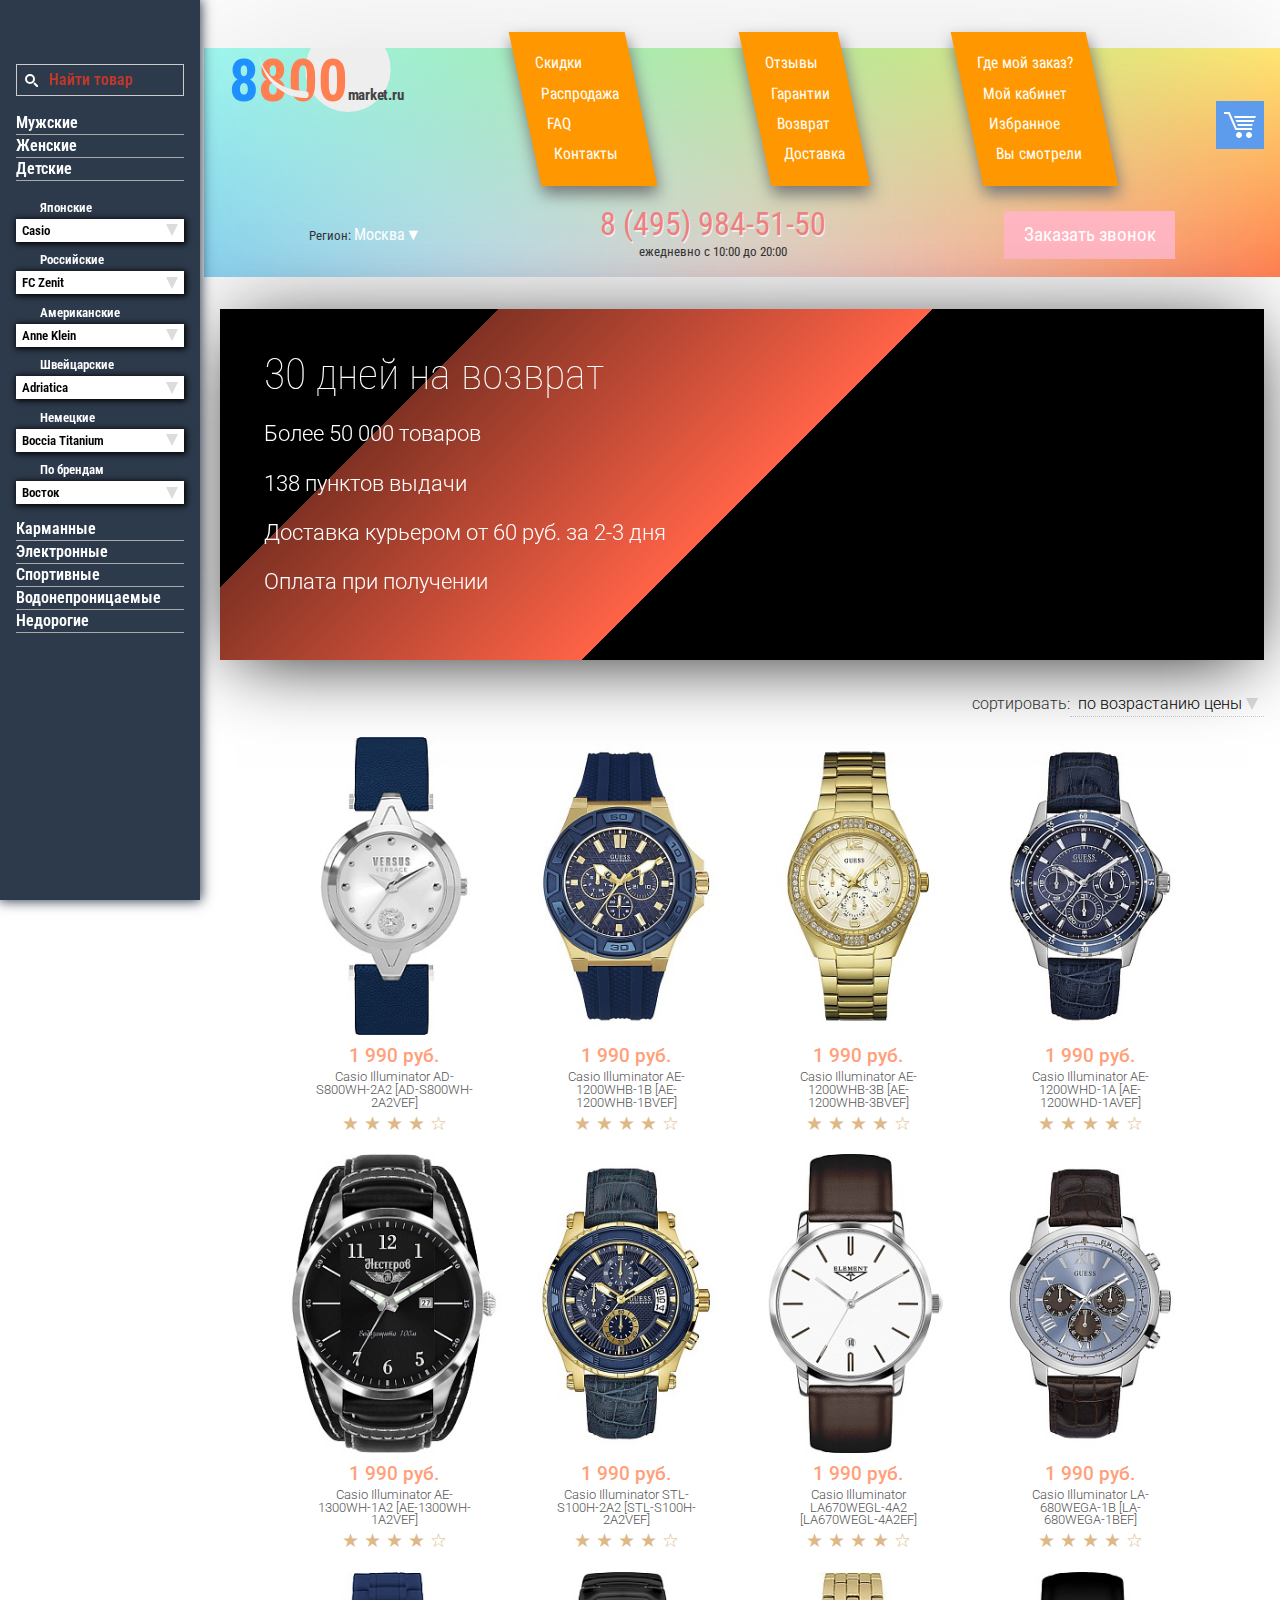
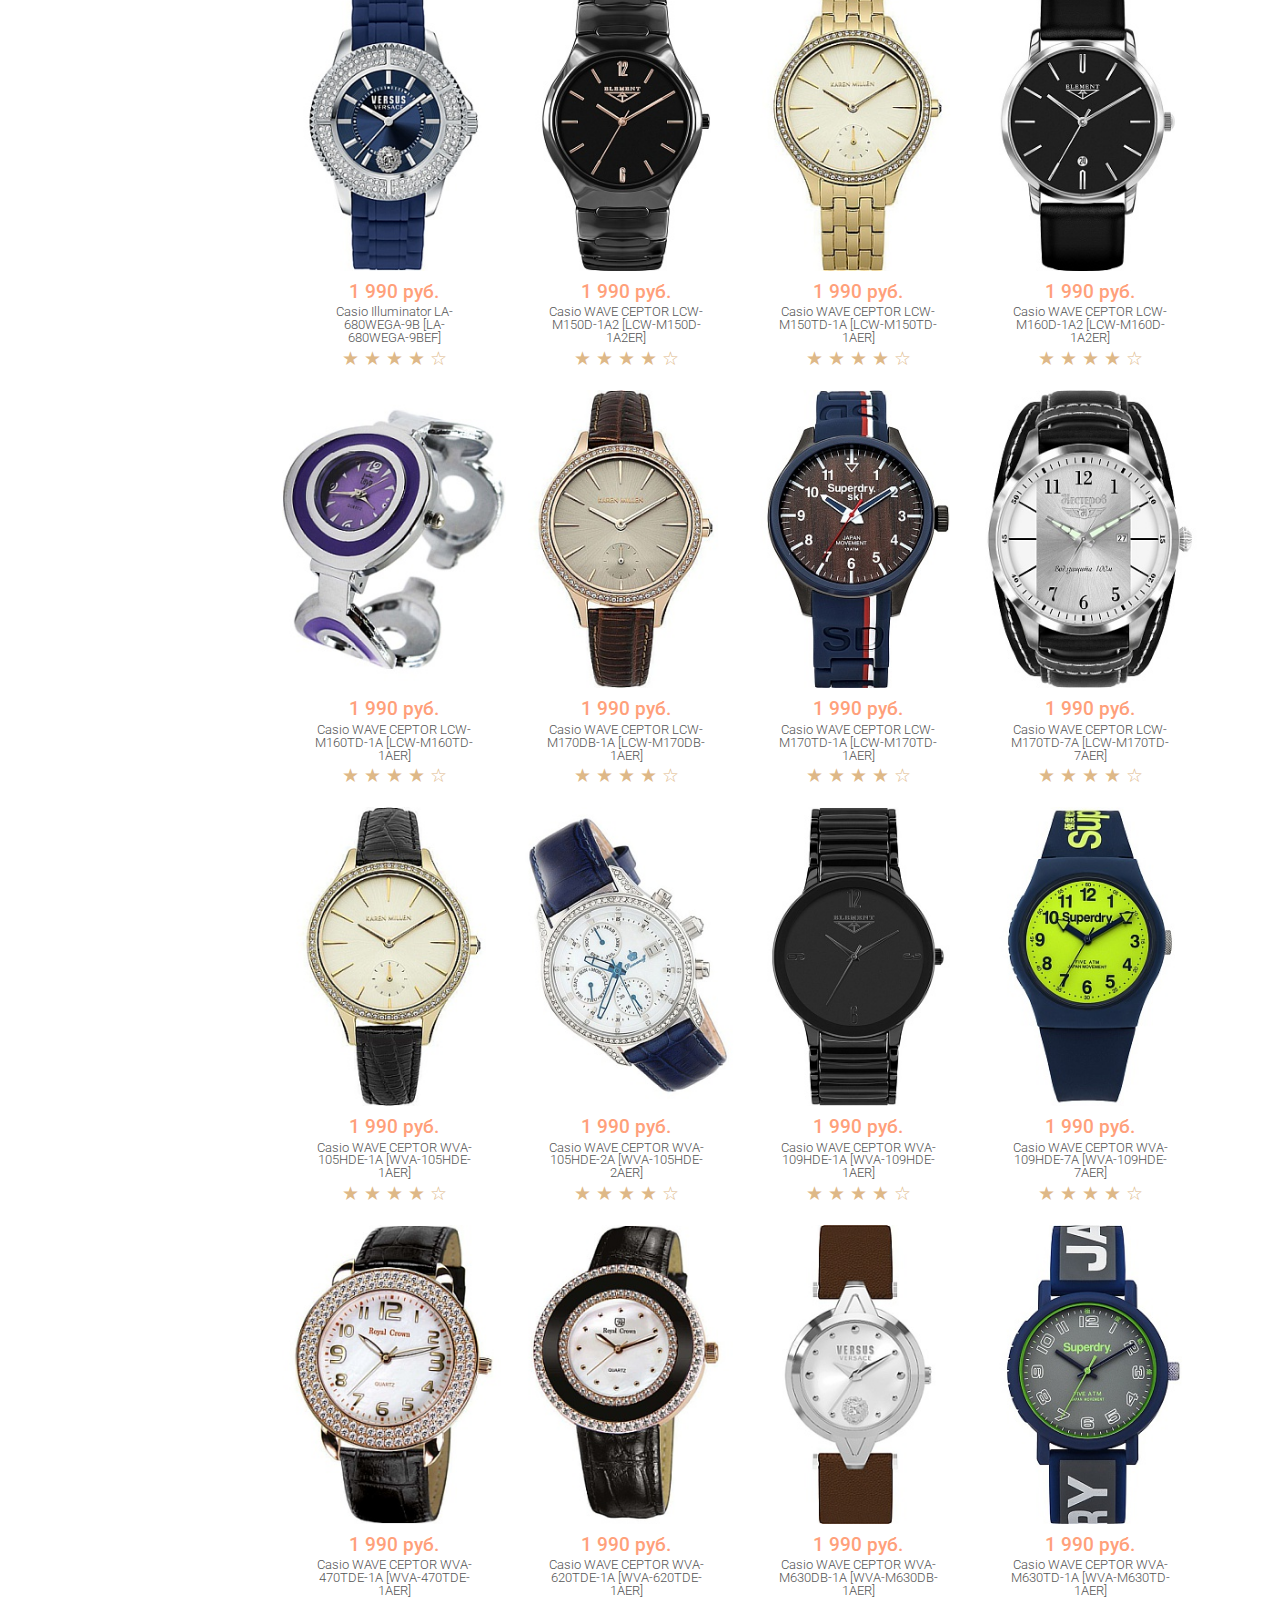
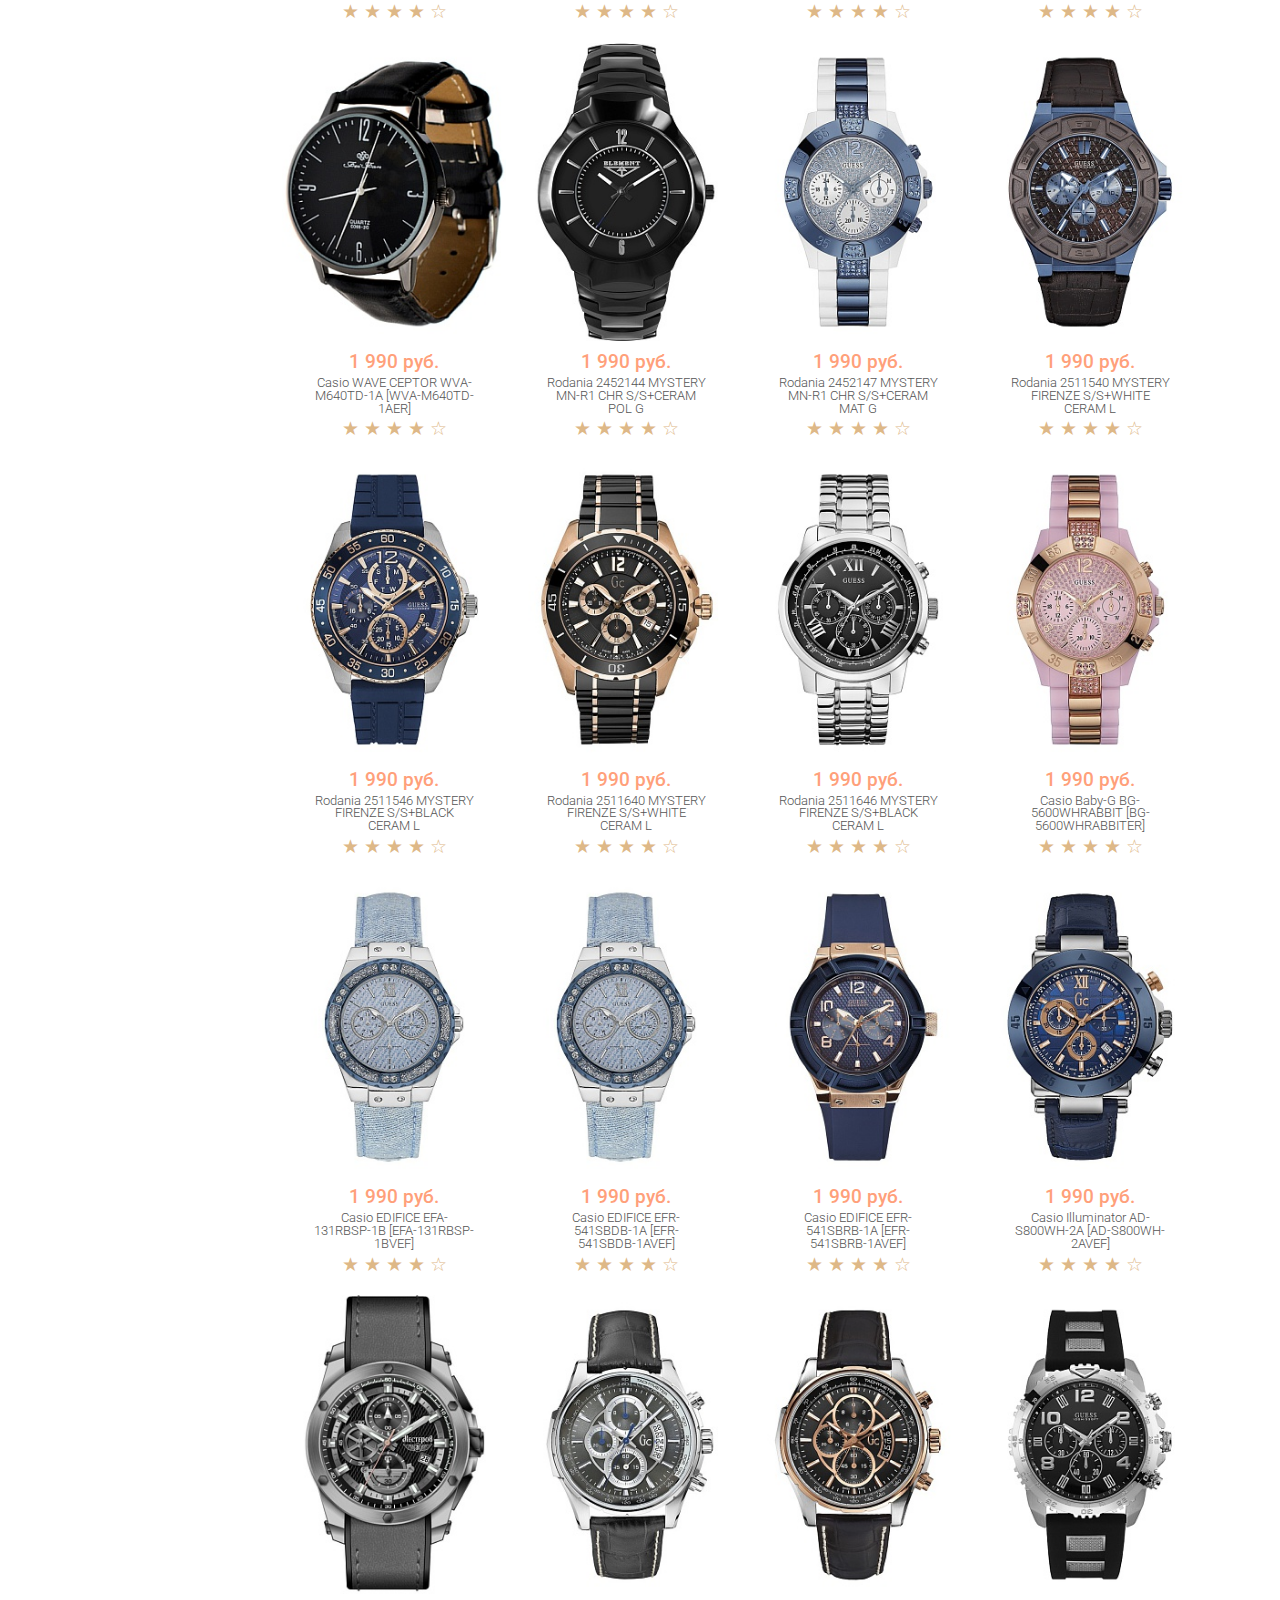
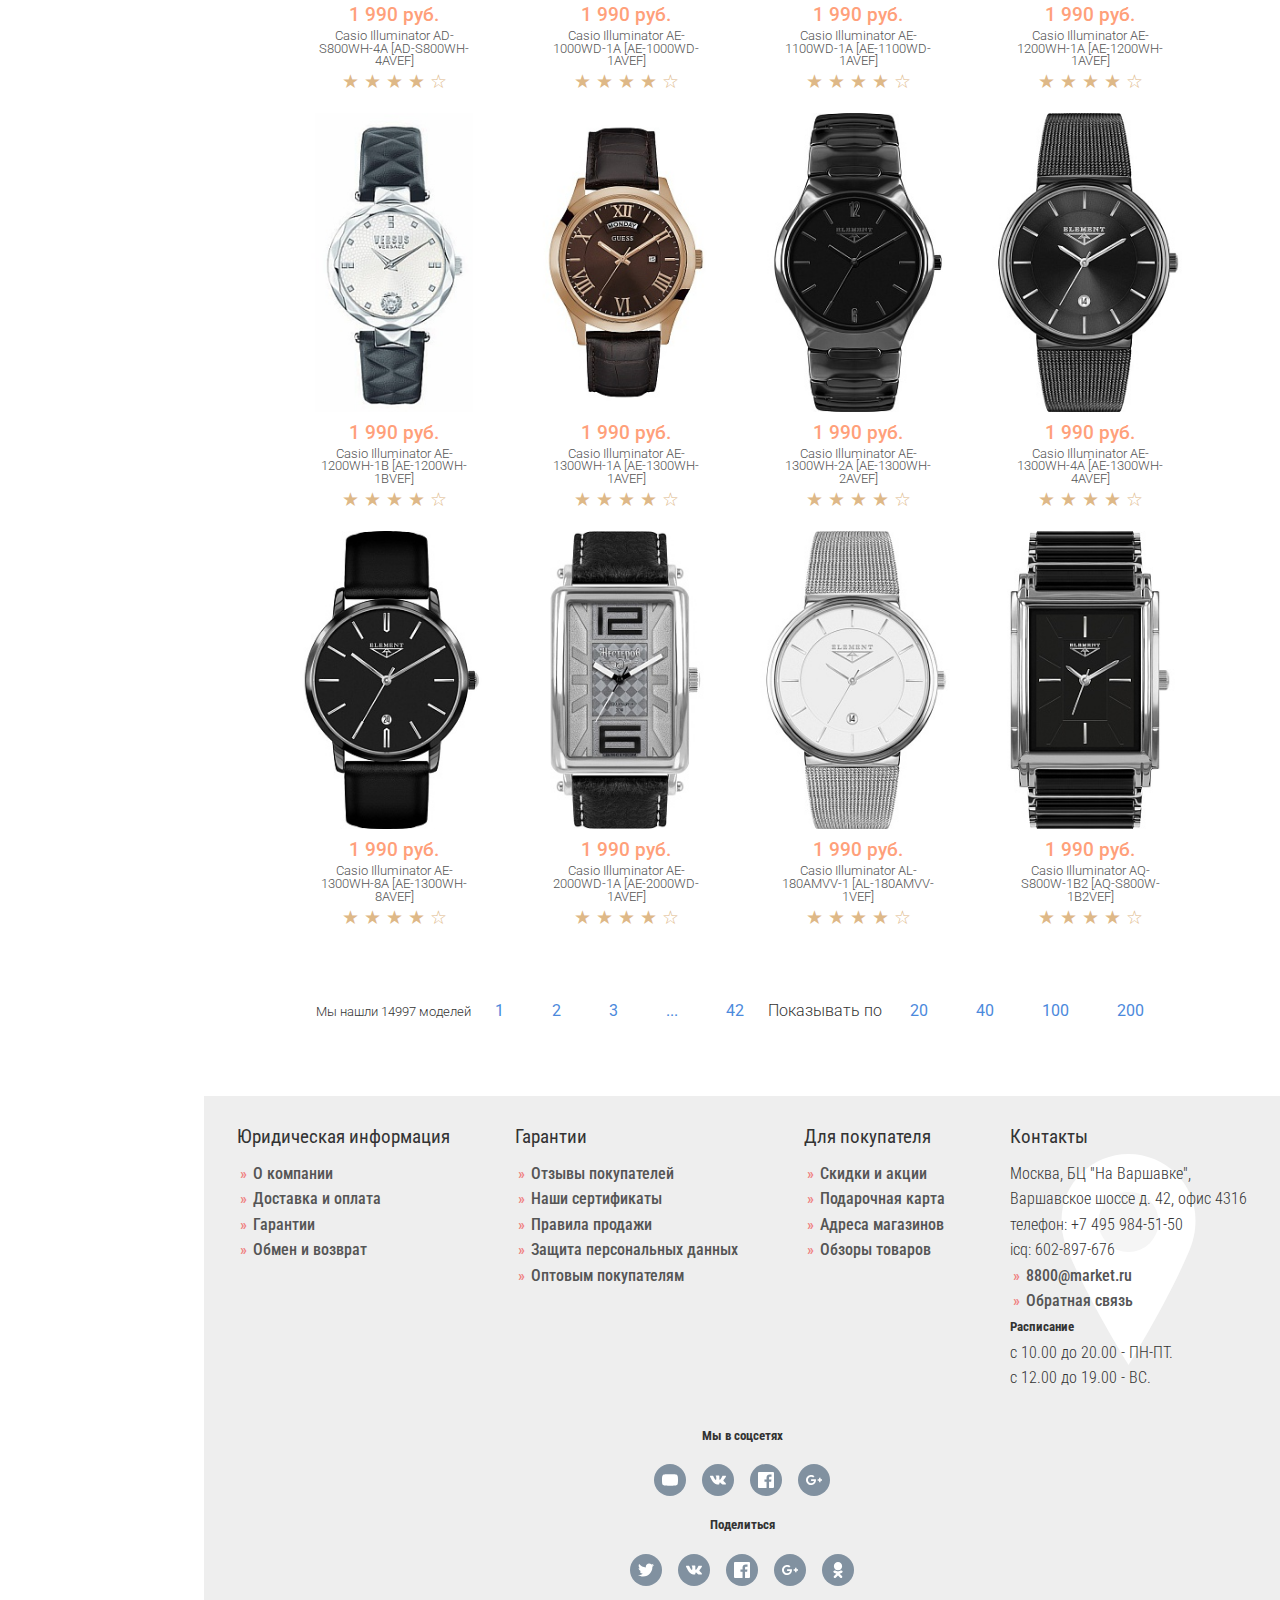
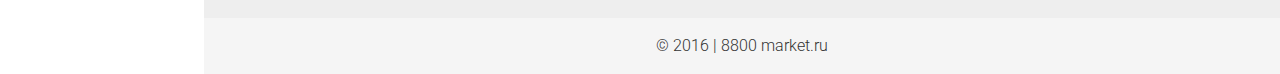
==== commit 171d3e89: "+" ====
--- a/index.html
+++ b/index.html
@@ -1,3 +1,3 @@
-<!DOCTYPE html><html lang="ru"><head><meta charset="utf-8"><meta name="viewport" content="width=device-width, initial-scale=1, , user-scalable=no"><meta http-equiv="X-UA-Compatible" content="IE=edge"><title>pageTitle</title><meta name="description" content="pageDescription"><meta name="keywords" content="pageKeywords"><link href="./assets/css/common.css" rel="stylesheet"><link href="https://fonts.googleapis.com/css?family=Roboto+Condensed:300,400,700|Roboto:300,500,700" rel="stylesheet"></head><body><div class="header"><div class="Flex"><a id="logo" href="index.html"><svg xmlns="http://www.w3.org/2000/svg" viewbox="0 0 32 96"><circle cx="64" cy="32" r="64" fill="#EEE"></circle><text text-anchor="middle" x="50%" y="50%" dy="32px" fill="dodgerblue" font-size="88px">8<tspan fill="coral">800</tspan><tspan fill="#444" dy="-2px" font-size="22px">market.ru</tspan></text><g transform=" matrix(0.866, -0.5, 0.25, 0.433, 80, 80)"><path d="M 0,70 A 65,70 0 0,0 65,0 5,5 0 0,1 75,0 75,70 0 0,1 0,70Z" fill="#EEE"></path><animatetransform attributename="transform" type="rotate" from="360 0 0" to="0 0 0" dur="1s" repeatcount="indefinite"></animatetransform></g></svg></a><a id="toTop" href="#"> <small>☰</small>Меню</a><nav class="test"><a href="#">Скидки</a><a href="#">Распродажа</a><a href="#">FAQ</a><a href="#">Контакты</a></nav><nav class="test"><a href="#">Отзывы</a><a href="#">Гарантии</a><a href="#">Возврат</a><a href="#">Доставка</a></nav><nav class="test"><a href="#">Где мой заказ?</a><a href="#">Мой кабинет</a><a href="#">Избранное </a><a href="#">Вы смотрели</a></nav><a id="cart" href="cart.html"><svg xmlns="http://www.w3.org/2000/svg" width="32px" height="32px" viewbox="0 0 512 512"><polygon points="447.992,336 181.555,336 69.539,80 0.008,80 0.008,48 90.477,48 202.492,304 447.992,304"></polygon><path d="M287.992,416c0,26.5-21.5,48-48,48s-48-21.5-48-48s21.5-48,48-48S287.992,389.5,287.992,416z"></path><path d="M447.992,416c0,26.5-21.5,48-48,48s-48-21.5-48-48s21.5-48,48-48S447.992,389.5,447.992,416z"></path><polygon points="499.18,144 511.992,112 160.008,112 172.805,144"></polygon><polygon points="211.195,240 223.992,272 447.992,272 460.805,240"></polygon><polygon points="486.398,176 185.602,176 198.398,208 473.586,208"></polygon></svg></a></div><div class="Flex"><div class="toggle-region"><small>Регион: </small><a href="" data-modal="md_regions">Москва</a></div><div class="phone"><a href="">8 (495) 984-51-50</a><small>ежедневно c 10:00 до 20:00</small></div><a href="" data-modal="md_callMe" class="btn">Заказать звонок</a></div></div><!--MODAL--><div id="md_regions" hidden="" class="overlay"><div class="modal"><div class="close"></div><h1>Доставляем по всей России</h1><div class="regions-table"><input type="text" placeholder="     Введите название своего города / населенного пункта" class="search"><a href="">Москва</a><a href="">Санкт-Петербург</a><a href="">Архангельск</a><a href="">Астрахань</a><a href="">Барнаул</a><a href="">Белгород</a><a href="">Брянск</a><a href="">Владикавказ</a><a href="">Волгоград</a><a href="">Воронеж</a><a href="">Иваново</a><a href="">Ирбит</a><a href="">Иркутск</a><a href="">Казань</a><a href="">Калининград</a><a href="">Калуга</a><a href="">Кемерово</a><a href="">Кинешма</a><a href="">Краснодар</a><a href="">Красноярск</a><a href="">Липецк</a><a href="">Майкоп</a><a href="">Массив Мшинская</a><a href="">Михайловка</a><a href="">Михайловск</a><a href="">Невинномысск</a><a href="">Нижний Новгород</a><a href="">Новокузнецк</a><a href="">Новосибирск</a><a href="">Октябрьский</a><a href="">Омск</a><a href="">Оренбург</a><a href="">Орск</a><a href="">Орёл</a><a href="">Пенза</a><a href="">Прокопьевск</a><a href="">Ростов-на-Дону</a><a href="">Рязань</a><a href="">Самара</a><a href="">Саратов</a><a href="">Светлоград</a><a href="">Северск</a><a href="">Симферополь</a><a href="">Ставрополь</a><a href="">Стерлитамак</a><a href="">Сызрань</a><a href="">Таганрог</a><a href="">Тверь</a><a href="">Тольятти</a><a href="">Томск</a><a href="">Тула</a><a href="">Тюмень</a><a href="">Улан-Удэ</a><a href="">Ульяновск</a><a href="">Уфа</a><a href="">Фролово</a><a href="">Хабаровск</a><a href="">Челябинск</a><a href="">Чита</a><a href="">Ярославль</a></div></div></div><div id="md_callMe" hidden="" class="overlay"><div class="modal"><div class="close"></div><h1>Обратный звонок</h1><div class="center"><h2>Введите ваш номер телефона</h2><input type="text" placeholder="номер телефона"><button type="submit">Жду звонка</button></div></div></div><div class="wr_Content"><div id="CrossFade"><img src="assets/img/slider/1.jpg" alt=""><img src="assets/img/slider/2.jpg" alt=""><img src="assets/img/slider/3.jpg" alt=""><img src="assets/img/slider/4.jpg" alt=""><div class="intro"><h1>30 дней на возврат</h1><p>Более 50 000 товаров</p><p>138 пунктов выдачи</p><p>Доставка курьером от 60 руб. за 2-3 дня</p><p>Оплата при получении</p></div></div><form><label class="inline">сортировать:<select><option>по возрастанию цены</option><option>по убыванию цены</option><option>по популярности</option><option>по новинкам</option><option>по скидкам</option></select></label></form><div class="TEST"><a href="tovar.html" class="item"><img src="assets/img/watch_246x328/1.jpg" alt=""><div class="item_dscr"><p class="price">1 990 руб.</p><p class="name">Casio Illuminator AD-S800WH-2A2 [AD-S800WH-2A2VEF]</p><div class="star">★ ★ ★ ★ ☆</div></div></a><a href="tovar.html" class="item"><img src="assets/img/watch_246x328/2.jpg" alt=""><div class="item_dscr"><p class="price">1 990 руб.</p><p class="name">Casio Illuminator AE-1200WHB-1B [AE-1200WHB-1BVEF]</p><div class="star">★ ★ ★ ★ ☆</div></div></a><a href="tovar.html" class="item"><img src="assets/img/watch_246x328/3.jpg" alt=""><div class="item_dscr"><p class="price">1 990 руб.</p><p class="name">Casio Illuminator AE-1200WHB-3B [AE-1200WHB-3BVEF]</p><div class="star">★ ★ ★ ★ ☆</div></div></a><a href="tovar.html" class="item"><img src="assets/img/watch_246x328/4.jpg" alt=""><div class="item_dscr"><p class="price">1 990 руб.</p><p class="name">Casio Illuminator AE-1200WHD-1A [AE-1200WHD-1AVEF]</p><div class="star">★ ★ ★ ★ ☆</div></div></a><a href="tovar.html" class="item"><img src="assets/img/watch_246x328/5.jpg" alt=""><div class="item_dscr"><p class="price">1 990 руб.</p><p class="name">Casio Illuminator AE-1300WH-1A2 [AE-1300WH-1A2VEF]</p><div class="star">★ ★ ★ ★ ☆</div></div></a><a href="tovar.html" class="item"><img src="assets/img/watch_246x328/6.jpg" alt=""><div class="item_dscr"><p class="price">1 990 руб.</p><p class="name">Casio Illuminator STL-S100H-2A2 [STL-S100H-2A2VEF]</p><div class="star">★ ★ ★ ★ ☆</div></div></a><a href="tovar.html" class="item"><img src="assets/img/watch_246x328/7.jpg" alt=""><div class="item_dscr"><p class="price">1 990 руб.</p><p class="name">Casio Illuminator LA670WEGL-4A2 [LA670WEGL-4A2EF]</p><div class="star">★ ★ ★ ★ ☆</div></div></a><a href="tovar.html" class="item"><img src="assets/img/watch_246x328/8.jpg" alt=""><div class="item_dscr"><p class="price">1 990 руб.</p><p class="name">Casio Illuminator LA-680WEGA-1B [LA-680WEGA-1BEF]</p><div class="star">★ ★ ★ ★ ☆</div></div></a><a href="tovar.html" class="item"><img src="assets/img/watch_246x328/9.jpg" alt=""><div class="item_dscr"><p class="price">1 990 руб.</p><p class="name">Casio Illuminator LA-680WEGA-9B [LA-680WEGA-9BEF]</p><div class="star">★ ★ ★ ★ ☆</div></div></a><a href="tovar.html" class="item"><img src="assets/img/watch_246x328/10.jpg" alt=""><div class="item_dscr"><p class="price">1 990 руб.</p><p class="name">Casio WAVE CEPTOR LCW-M150D-1A2 [LCW-M150D-1A2ER]</p><div class="star">★ ★ ★ ★ ☆</div></div></a><a href="tovar.html" class="item"><img src="assets/img/watch_246x328/11.jpg" alt=""><div class="item_dscr"><p class="price">1 990 руб.</p><p class="name">Casio WAVE CEPTOR LCW-M150TD-1A [LCW-M150TD-1AER]</p><div class="star">★ ★ ★ ★ ☆</div></div></a><a href="tovar.html" class="item"><img src="assets/img/watch_246x328/12.jpg" alt=""><div class="item_dscr"><p class="price">1 990 руб.</p><p class="name">Casio WAVE CEPTOR LCW-M160D-1A2 [LCW-M160D-1A2ER]</p><div class="star">★ ★ ★ ★ ☆</div></div></a><a href="tovar.html" class="item"><img src="assets/img/watch_246x328/13.jpg" alt=""><div class="item_dscr"><p class="price">1 990 руб.</p><p class="name">Casio WAVE CEPTOR LCW-M160TD-1A [LCW-M160TD-1AER]</p><div class="star">★ ★ ★ ★ ☆</div></div></a><a href="tovar.html" class="item"><img src="assets/img/watch_246x328/14.jpg" alt=""><div class="item_dscr"><p class="price">1 990 руб.</p><p class="name">Casio WAVE CEPTOR LCW-M170DB-1A [LCW-M170DB-1AER]</p><div class="star">★ ★ ★ ★ ☆</div></div></a><a href="tovar.html" class="item"><img src="assets/img/watch_246x328/15.jpg" alt=""><div class="item_dscr"><p class="price">1 990 руб.</p><p class="name">Casio WAVE CEPTOR LCW-M170TD-1A [LCW-M170TD-1AER]</p><div class="star">★ ★ ★ ★ ☆</div></div></a><a href="tovar.html" class="item"><img src="assets/img/watch_246x328/16.jpg" alt=""><div class="item_dscr"><p class="price">1 990 руб.</p><p class="name">Casio WAVE CEPTOR LCW-M170TD-7A [LCW-M170TD-7AER]</p><div class="star">★ ★ ★ ★ ☆</div></div></a><a href="tovar.html" class="item"><img src="assets/img/watch_246x328/17.jpg" alt=""><div class="item_dscr"><p class="price">1 990 руб.</p><p class="name">Casio WAVE CEPTOR WVA-105HDE-1A [WVA-105HDE-1AER]</p><div class="star">★ ★ ★ ★ ☆</div></div></a><a href="tovar.html" class="item"><img src="assets/img/watch_246x328/18.jpg" alt=""><div class="item_dscr"><p class="price">1 990 руб.</p><p class="name">Casio WAVE CEPTOR WVA-105HDE-2A [WVA-105HDE-2AER]</p><div class="star">★ ★ ★ ★ ☆</div></div></a><a href="tovar.html" class="item"><img src="assets/img/watch_246x328/19.jpg" alt=""><div class="item_dscr"><p class="price">1 990 руб.</p><p class="name">Casio WAVE CEPTOR WVA-109HDE-1A [WVA-109HDE-1AER]</p><div class="star">★ ★ ★ ★ ☆</div></div></a><a href="tovar.html" class="item"><img src="assets/img/watch_246x328/20.jpg" alt=""><div class="item_dscr"><p class="price">1 990 руб.</p><p class="name">Casio WAVE CEPTOR WVA-109HDE-7A [WVA-109HDE-7AER]</p><div class="star">★ ★ ★ ★ ☆</div></div></a><a href="tovar.html" class="item"><img src="assets/img/watch_246x328/21.jpg" alt=""><div class="item_dscr"><p class="price">1 990 руб.</p><p class="name">Casio WAVE CEPTOR WVA-470TDE-1A [WVA-470TDE-1AER]</p><div class="star">★ ★ ★ ★ ☆</div></div></a><a href="tovar.html" class="item"><img src="assets/img/watch_246x328/22.jpg" alt=""><div class="item_dscr"><p class="price">1 990 руб.</p><p class="name">Casio WAVE CEPTOR WVA-620TDE-1A [WVA-620TDE-1AER]</p><div class="star">★ ★ ★ ★ ☆</div></div></a><a href="tovar.html" class="item"><img src="assets/img/watch_246x328/23.jpg" alt=""><div class="item_dscr"><p class="price">1 990 руб.</p><p class="name">Casio WAVE CEPTOR WVA-M630DB-1A [WVA-M630DB-1AER]</p><div class="star">★ ★ ★ ★ ☆</div></div></a><a href="tovar.html" class="item"><img src="assets/img/watch_246x328/24.jpg" alt=""><div class="item_dscr"><p class="price">1 990 руб.</p><p class="name">Casio WAVE CEPTOR WVA-M630TD-1A [WVA-M630TD-1AER]</p><div class="star">★ ★ ★ ★ ☆</div></div></a><a href="tovar.html" class="item"><img src="assets/img/watch_246x328/25.jpg" alt=""><div class="item_dscr"><p class="price">1 990 руб.</p><p class="name">Casio WAVE CEPTOR WVA-M640TD-1A [WVA-M640TD-1AER]</p><div class="star">★ ★ ★ ★ ☆</div></div></a><a href="tovar.html" class="item"><img src="assets/img/watch_246x328/26.jpg" alt=""><div class="item_dscr"><p class="price">1 990 руб.</p><p class="name">Rodania 2452144 MYSTERY MN-R1 CHR S/S+CERAM POL G</p><div class="star">★ ★ ★ ★ ☆</div></div></a><a href="tovar.html" class="item"><img src="assets/img/watch_246x328/27.jpg" alt=""><div class="item_dscr"><p class="price">1 990 руб.</p><p class="name">Rodania 2452147 MYSTERY MN-R1 CHR S/S+CERAM MAT G</p><div class="star">★ ★ ★ ★ ☆</div></div></a><a href="tovar.html" class="item"><img src="assets/img/watch_246x328/28.jpg" alt=""><div class="item_dscr"><p class="price">1 990 руб.</p><p class="name">Rodania 2511540 MYSTERY FIRENZE S/S+WHITE CERAM L</p><div class="star">★ ★ ★ ★ ☆</div></div></a><a href="tovar.html" class="item"><img src="assets/img/watch_246x328/29.jpg" alt=""><div class="item_dscr"><p class="price">1 990 руб.</p><p class="name">Rodania 2511546 MYSTERY FIRENZE S/S+BLACK CERAM L</p><div class="star">★ ★ ★ ★ ☆</div></div></a><a href="tovar.html" class="item"><img src="assets/img/watch_246x328/30.jpg" alt=""><div class="item_dscr"><p class="price">1 990 руб.</p><p class="name">Rodania 2511640 MYSTERY FIRENZE S/S+WHITE CERAM L</p><div class="star">★ ★ ★ ★ ☆</div></div></a><a href="tovar.html" class="item"><img src="assets/img/watch_246x328/31.jpg" alt=""><div class="item_dscr"><p class="price">1 990 руб.</p><p class="name">Rodania 2511646 MYSTERY FIRENZE S/S+BLACK CERAM L</p><div class="star">★ ★ ★ ★ ☆</div></div></a><a href="tovar.html" class="item"><img src="assets/img/watch_246x328/32.jpg" alt=""><div class="item_dscr"><p class="price">1 990 руб.</p><p class="name">Casio Baby-G BG-5600WHRABBIT [BG-5600WHRABBITER]</p><div class="star">★ ★ ★ ★ ☆</div></div></a><a href="tovar.html" class="item"><img src="assets/img/watch_246x328/33.jpg" alt=""><div class="item_dscr"><p class="price">1 990 руб.</p><p class="name">Casio EDIFICE EFA-131RBSP-1B [EFA-131RBSP-1BVEF]</p><div class="star">★ ★ ★ ★ ☆</div></div></a><a href="tovar.html" class="item"><img src="assets/img/watch_246x328/34.jpg" alt=""><div class="item_dscr"><p class="price">1 990 руб.</p><p class="name">Casio EDIFICE EFR-541SBDB-1A [EFR-541SBDB-1AVEF]</p><div class="star">★ ★ ★ ★ ☆</div></div></a><a href="tovar.html" class="item"><img src="assets/img/watch_246x328/35.jpg" alt=""><div class="item_dscr"><p class="price">1 990 руб.</p><p class="name">Casio EDIFICE EFR-541SBRB-1A [EFR-541SBRB-1AVEF]</p><div class="star">★ ★ ★ ★ ☆</div></div></a><a href="tovar.html" class="item"><img src="assets/img/watch_246x328/36.jpg" alt=""><div class="item_dscr"><p class="price">1 990 руб.</p><p class="name">Casio Illuminator AD-S800WH-2A [AD-S800WH-2AVEF]</p><div class="star">★ ★ ★ ★ ☆</div></div></a><a href="tovar.html" class="item"><img src="assets/img/watch_246x328/37.jpg" alt=""><div class="item_dscr"><p class="price">1 990 руб.</p><p class="name">Casio Illuminator AD-S800WH-4A [AD-S800WH-4AVEF]</p><div class="star">★ ★ ★ ★ ☆</div></div></a><a href="tovar.html" class="item"><img src="assets/img/watch_246x328/38.jpg" alt=""><div class="item_dscr"><p class="price">1 990 руб.</p><p class="name">Casio Illuminator AE-1000WD-1A [AE-1000WD-1AVEF]</p><div class="star">★ ★ ★ ★ ☆</div></div></a><a href="tovar.html" class="item"><img src="assets/img/watch_246x328/39.jpg" alt=""><div class="item_dscr"><p class="price">1 990 руб.</p><p class="name">Casio Illuminator AE-1100WD-1A [AE-1100WD-1AVEF]</p><div class="star">★ ★ ★ ★ ☆</div></div></a><a href="tovar.html" class="item"><img src="assets/img/watch_246x328/40.jpg" alt=""><div class="item_dscr"><p class="price">1 990 руб.</p><p class="name">Casio Illuminator AE-1200WH-1A [AE-1200WH-1AVEF]</p><div class="star">★ ★ ★ ★ ☆</div></div></a><a href="tovar.html" class="item"><img src="assets/img/watch_246x328/41.jpg" alt=""><div class="item_dscr"><p class="price">1 990 руб.</p><p class="name">Casio Illuminator AE-1200WH-1B [AE-1200WH-1BVEF]</p><div class="star">★ ★ ★ ★ ☆</div></div></a><a href="tovar.html" class="item"><img src="assets/img/watch_246x328/42.jpg" alt=""><div class="item_dscr"><p class="price">1 990 руб.</p><p class="name">Casio Illuminator AE-1300WH-1A [AE-1300WH-1AVEF]</p><div class="star">★ ★ ★ ★ ☆</div></div></a><a href="tovar.html" class="item"><img src="assets/img/watch_246x328/43.jpg" alt=""><div class="item_dscr"><p class="price">1 990 руб.</p><p class="name">Casio Illuminator AE-1300WH-2A [AE-1300WH-2AVEF]</p><div class="star">★ ★ ★ ★ ☆</div></div></a><a href="tovar.html" class="item"><img src="assets/img/watch_246x328/44.jpg" alt=""><div class="item_dscr"><p class="price">1 990 руб.</p><p class="name">Casio Illuminator AE-1300WH-4A [AE-1300WH-4AVEF]</p><div class="star">★ ★ ★ ★ ☆</div></div></a><a href="tovar.html" class="item"><img src="assets/img/watch_246x328/45.jpg" alt=""><div class="item_dscr"><p class="price">1 990 руб.</p><p class="name">Casio Illuminator AE-1300WH-8A [AE-1300WH-8AVEF]</p><div class="star">★ ★ ★ ★ ☆</div></div></a><a href="tovar.html" class="item"><img src="assets/img/watch_246x328/46.jpg" alt=""><div class="item_dscr"><p class="price">1 990 руб.</p><p class="name">Casio Illuminator AE-2000WD-1A [AE-2000WD-1AVEF]</p><div class="star">★ ★ ★ ★ ☆</div></div></a><a href="tovar.html" class="item"><img src="assets/img/watch_246x328/47.jpg" alt=""><div class="item_dscr"><p class="price">1 990 руб.</p><p class="name">Casio Illuminator AL-180AMVV-1 [AL-180AMVV-1VEF]</p><div class="star">★ ★ ★ ★ ☆</div></div></a><a href="tovar.html" class="item"><img src="assets/img/watch_246x328/48.jpg" alt=""><div class="item_dscr"><p class="price">1 990 руб.</p><p class="name">Casio Illuminator AQ-S800W-1B2 [AQ-S800W-1B2VEF]</p><div class="star">★ ★ ★ ★ ☆</div></div></a></div><div class="paginator"><p><small>Мы нашли 14997 моделей</small><a href="">1</a><a href="">2</a><a href="">3</a><a href="">...</a><a href="">42</a></p><p>Показывать по <a href="">20</a><a href="">40</a><a href="">100</a><a href="">200</a></p></div></div><div class="filters-icon">☰</div><div class="filters"><input type="text" placeholder="      Найти товар" class="search"><nav><a href="">Мужские</a><a href="">Женские</a><a href="">Детские</a></nav><form><label class="jp">Японские<select><option>Casio</option><option>Casio G-Shock</option><option>Citizen</option><option>J. Springs</option><option>Orient</option><option>Q&amp;Q</option></select></label><label class="ru">Российские<select><option>FC Zenit</option><option>Level</option><option>VECTOR</option><option>Восток</option><option>Восток Командирские</option><option>Заря</option><option>Комета</option><option>Луч</option><option>Михаил Москвин</option><option>Нестеров</option><option>Полёт</option><option>Полёт Президент</option><option>Romanoff</option><option>РОССИЯ</option><option>Слава</option><option>Спецназ</option><option>Спутник Престиж</option><option>Штурманские</option><option>Электроника</option></select></label><label class="us">Американские<select><option>Anne Klein</option><option>Bulova</option><option>Disney</option><option>Ingersoll</option><option>Stuhrling</option><option>Timex</option></select></label><label class="ch">Швейцарские<select><option>Adriatica</option><option>Alfex</option><option>Appella</option><option>Atlantic</option><option>Blauling</option><option>Candino</option><option>Cover</option><option>Deep Blue</option><option>Doxa</option><option>Epos</option><option>GC</option><option>Jean Marcel</option><option>Jowissa</option><option>Kolber</option><option>L Duchen</option><option>Le Chic</option><option>Mathey Tissot</option><option>Nautica</option><option>Philip Laurence</option><option>Pierre Ricaud</option><option>Remark</option><option>Rodania</option><option>Sauvage</option><option>Swiss Eagle</option><option>Swiss Military by Chrono</option><option>Swiss Military Hanowa</option><option>Taller</option><option>Titoni</option><option>Wainer</option></select></label><label class="de">Немецкие<select><option>Boccia Titanium</option><option>Bruno Sohnle</option><option>Carucci</option><option>Dufa</option><option>Just</option><option>Limit</option><option>Steinmeyer</option></select></label><label>По брендам<select><option>Восток</option><option>Заря</option><option>Комета</option><option>Луч</option><option>Михаил Москвин</option><option>Нестеров</option><option>Полёт</option><option>РОССИЯ</option><option>РФС</option><option>Слава</option><option>Спецназ</option><option>Спутник Престиж</option><option>Штурманские</option><option>Электроника</option><option>Adidas</option><option>Adriatica</option><option>Alfex</option><option>Anne Klein</option><option>Appella</option><option>Atlantic</option><option>AVI-8</option><option>Ben Sherman</option><option>Blauling</option><option>Blumarine</option><option>Boccia Titanium</option><option>Bruno Sohnle</option><option>Bulova</option><option>Candino</option><option>Carucci</option><option>Casio</option><option>Chronotech</option><option>Citizen</option><option>Cooc</option><option>Cover</option><option>Daniel Wellington</option><option>Danish Design</option><option>Deep Blue</option><option>Detomaso</option><option>Diesel</option><option>Disney by RFS</option><option>DKNY</option><option>Doxa</option><option>Dufa</option><option>Elite</option><option>Emporio Armani</option><option>ENE</option><option>Epos</option><option>Esprit</option><option>Essence</option><option>Fabler</option><option>FC Zenit</option><option>Fossil</option><option>French Connection</option><option>GC</option><option>GO Girl Only</option><option>Gryon</option><option>Guardo</option><option>Guess</option><option>Ingersoll</option><option>InTimes</option><option>J. Springs</option><option>Jacques Lemans</option><option>Jean Marcel</option><option>Jordan Kerr</option><option>Jowissa</option><option>Just</option><option>Kahuna</option><option>Karen Millen</option><option>Kolber</option><option>L Duchen</option><option>LAROS</option><option>Le Chic</option><option>Level</option><option>Limit</option><option>Link</option><option>Locman</option><option>Mark Maddox</option><option>Mathey Tissot</option><option>Morgan</option><option>Moschino</option><option>Nautica</option><option>Nowley</option><option>Omax</option><option>Orient</option><option>Perfect</option><option>Philip Laurence</option><option>Pierre Lannier</option><option>Pierre Ricaud</option><option>Police</option><option>Puma</option><option>Q&amp;Q</option><option>Quantum</option><option>Reebok</option><option>Remark</option><option>Rodania</option><option>Romanoff</option><option>Romanson</option><option>Royal London</option><option>Sauvage</option><option>Skagen</option><option>Steinmeyer</option><option>STORM</option><option>Stuhrling</option><option>SUUNTO</option><option>Swiss Eagle</option><option>Swiss Military by Chrono</option><option>Swiss Military Hanowa</option><option>Taller</option><option>33 Element</option><option>Thomas Earnshaw</option><option>Timestar</option><option>Timex</option><option>Titoni</option><option>Valeri</option><option>VECTOR</option><option>Versus</option><option>Wainer</option><option>Yonger</option></select></label></form><nav><a href="">Карманные</a><a href="">Электронные</a><a href="">Спортивные</a><a href="">Водонепроницаемые</a><a href="">Недорогие</a></nav></div><footer><nav><h3>Юридическая информация</h3><a href="#">О компании</a><a href="#">Доставка и оплата</a><a href="#">Гарантии</a><a href="#">Обмен и возврат</a></nav><nav><h3>Гарантии</h3><a href="#">Отзывы покупателей</a><a href="#">Наши сертификаты</a><a href="#">Правила продажи</a><a href="#">Защита персональных данных</a><a href="#">Оптовым покупателям</a></nav><nav><h3>Для покупателя</h3><a href="#">Скидки и акции</a><a href="#">Подарочная карта</a><a href="#">Адреса магазинов</a><a href="#">Обзоры товаров</a></nav><address><h3>Контакты</h3>Москва, БЦ "На Варшавке",<br>Варшавское шоссе д. 42, офис 4316<br>телефон: +7 495 984-51-50<br>icq: 602-897-676<br><a href="#">8800@market.ru</a><a href="#">Обратная связь</a><h5>Расписание</h5>с 10.00 до 20.00 - ПН-ПТ. <br>с 12.00 до 19.00 - ВС. 	</address><div class="socials"><h5>Мы в соцсетях</h5><div class="socials-set"><a href="https://www.youtube.com/user/presidentwatches"><svg class="icon"><use xmlns:xlink="http://www.w3.org/1999/xlink" xlink:href="#icon_youtube" x="0" y="0"></use></svg></a><a href="https://vk.com/public125188473"><svg class="icon"><use xmlns:xlink="http://www.w3.org/1999/xlink" xlink:href="#icon_vk"></use></svg></a><a href="https://www.facebook.com/pwatches"><svg class="icon"><use xmlns:xlink="http://www.w3.org/1999/xlink" xlink:href="#icon_fb"></use></svg></a><a href="https://plus.google.com/u/0/+presidentwatches/about"><svg class="icon"><use xmlns:xlink="http://www.w3.org/1999/xlink" xlink:href="#icon_googleplus"></use></svg></a></div><h5>Поделиться</h5><div class="socials-set"><a href="https://twitter.com/share?url=[URL]&amp;text=[TITLE]" onclick="javascript:window.open(this.href,'', 'menubar=no,toolbar=no,resizable=yes,scrollbars=yes,height=400,width=320');return false;"><svg class="icon"><use xmlns:xlink="http://www.w3.org/1999/xlink" xlink:href="#icon_twitter"></use></svg></a><a href="http://vk.com/share.php?url=[URL]&amp;title=[TITLE]&amp;description=[DESC]&amp;image=[IMAGE]&amp;noparse=true" onclick="javascript:window.open(this.href,'', 'menubar=no,toolbar=no,resizable=yes,scrollbars=yes,height=400,width=320');return false;"><svg class="icon"><use xmlns:xlink="http://www.w3.org/1999/xlink" xlink:href="#icon_vk"></use></svg></a><a href="http://www.facebook.com/sharer.php?u=http://bit.ly/FBshareArticle" onclick="javascript:window.open(this.href,'', 'menubar=no,toolbar=no,resizable=yes,scrollbars=yes,height=400,width=320');return false;"><svg class="icon"><use xmlns:xlink="http://www.w3.org/1999/xlink" xlink:href="#icon_fb"></use></svg></a><a href="https://plus.google.com/share?url=[URL]" onclick="javascript:window.open(this.href,'', 'menubar=no,toolbar=no,resizable=yes,scrollbars=yes,height=400,width=320');return false;"><svg class="icon"><use xmlns:xlink="http://www.w3.org/1999/xlink" xlink:href="#icon_googleplus"></use></svg></a><a href="http://www.odnoklassniki.ru/dk?st.cmd=addShare&amp;st.s=1&amp;st._surl=[URL]&amp;st.comments=[TITLE]" onclick="javascript:window.open(this.href,'', 'menubar=no,toolbar=no,resizable=yes,scrollbars=yes,height=400,width=320');return false;"><svg class="icon"><use xmlns:xlink="http://www.w3.org/1999/xlink" xlink:href="#icon_ok"></use></svg></a>
+<!DOCTYPE html><html lang="ru"><head><meta charset="utf-8"><meta name="viewport" content="width=device-width, initial-scale=1, , user-scalable=no"><meta http-equiv="X-UA-Compatible" content="IE=edge"><title>pageTitle</title><meta name="description" content="pageDescription"><meta name="keywords" content="pageKeywords"><link href="./assets/css/common.css" rel="stylesheet"><link href="https://fonts.googleapis.com/css?family=Roboto+Condensed:300,400,700|Roboto:300,500,700" rel="stylesheet"></head><body><div class="header"><div class="Flex"><a id="logo" href="index.html"><svg xmlns="http://www.w3.org/2000/svg" viewbox="0 0 32 96"><circle cx="64" cy="32" r="64" fill="#EEE"></circle><text text-anchor="middle" x="50%" y="50%" dy="32px" fill="dodgerblue" font-size="88px">8<tspan fill="coral">800</tspan><tspan fill="#444" dy="-2px" font-size="22px">market.ru</tspan></text><g transform=" matrix(0.866, -0.5, 0.25, 0.433, 80, 80)"><path d="M 0,70 A 65,70 0 0,0 65,0 5,5 0 0,1 75,0 75,70 0 0,1 0,70Z" fill="#EEE"></path><animatetransform attributename="transform" type="rotate" from="360 0 0" to="0 0 0" dur="1s" repeatcount="indefinite"></animatetransform></g></svg></a><a id="toTop" href="#"> <small>☰</small>Меню</a><nav class="test"><a href="#">Скидки</a><a href="#">Распродажа</a><a href="#">FAQ</a><a href="#">Контакты</a></nav><nav class="test"><a href="#">Отзывы</a><a href="#">Гарантии</a><a href="#">Возврат</a><a href="#">Доставка</a></nav><nav class="test"><a href="#">Где мой заказ?</a><a href="#">Мой кабинет</a><a href="#">Избранное </a><a href="#">Вы смотрели</a></nav><a id="cart" href="cart.html"><svg xmlns="http://www.w3.org/2000/svg" width="32px" height="32px" viewbox="0 0 512 512"><polygon points="447.992,336 181.555,336 69.539,80 0.008,80 0.008,48 90.477,48 202.492,304 447.992,304"></polygon><path d="M287.992,416c0,26.5-21.5,48-48,48s-48-21.5-48-48s21.5-48,48-48S287.992,389.5,287.992,416z"></path><path d="M447.992,416c0,26.5-21.5,48-48,48s-48-21.5-48-48s21.5-48,48-48S447.992,389.5,447.992,416z"></path><polygon points="499.18,144 511.992,112 160.008,112 172.805,144"></polygon><polygon points="211.195,240 223.992,272 447.992,272 460.805,240"></polygon><polygon points="486.398,176 185.602,176 198.398,208 473.586,208"></polygon></svg></a></div><div class="Flex"><div class="toggle-region"><small>Регион: </small><a href="" data-modal="md_regions">Москва</a></div><div class="phone"><a href="">8 (495) 984-51-50</a><small>ежедневно c 10:00 до 20:00</small></div><a href="" data-modal="md_callMe" class="btn">Заказать звонок</a></div></div><!--MODAL--><div id="md_regions" hidden="" class="overlay"><div class="modal"><div class="close"></div><h1>Доставляем по всей России</h1><div class="regions-table"><input type="text" placeholder="     Введите название своего города / населенного пункта" class="search"><a href="">Москва</a><a href="">Санкт-Петербург</a><a href="">Архангельск</a><a href="">Астрахань</a><a href="">Барнаул</a><a href="">Белгород</a><a href="">Брянск</a><a href="">Владикавказ</a><a href="">Волгоград</a><a href="">Воронеж</a><a href="">Иваново</a><a href="">Ирбит</a><a href="">Иркутск</a><a href="">Казань</a><a href="">Калининград</a><a href="">Калуга</a><a href="">Кемерово</a><a href="">Кинешма</a><a href="">Краснодар</a><a href="">Красноярск</a><a href="">Липецк</a><a href="">Майкоп</a><a href="">Массив Мшинская</a><a href="">Михайловка</a><a href="">Михайловск</a><a href="">Невинномысск</a><a href="">Нижний Новгород</a><a href="">Новокузнецк</a><a href="">Новосибирск</a><a href="">Октябрьский</a><a href="">Омск</a><a href="">Оренбург</a><a href="">Орск</a><a href="">Орёл</a><a href="">Пенза</a><a href="">Прокопьевск</a><a href="">Ростов-на-Дону</a><a href="">Рязань</a><a href="">Самара</a><a href="">Саратов</a><a href="">Светлоград</a><a href="">Северск</a><a href="">Симферополь</a><a href="">Ставрополь</a><a href="">Стерлитамак</a><a href="">Сызрань</a><a href="">Таганрог</a><a href="">Тверь</a><a href="">Тольятти</a><a href="">Томск</a><a href="">Тула</a><a href="">Тюмень</a><a href="">Улан-Удэ</a><a href="">Ульяновск</a><a href="">Уфа</a><a href="">Фролово</a><a href="">Хабаровск</a><a href="">Челябинск</a><a href="">Чита</a><a href="">Ярославль</a></div></div></div><div id="md_callMe" hidden="" class="overlay"><div class="modal"><div class="close"></div><h1>Обратный звонок</h1><div class="center"><h2>Введите ваш номер телефона</h2><input type="text" placeholder="номер телефона"><button type="submit">Жду звонка</button></div></div></div><div class="wr_Content"><div id="CrossFade"><img src="assets/img/slider/1.jpg" alt=""><img src="assets/img/slider/2.jpg" alt=""><img src="assets/img/slider/3.jpg" alt=""><img src="assets/img/slider/4.jpg" alt=""><div class="intro"><h1>30 дней на возврат</h1><p>Более 50 000 товаров</p><p>138 пунктов выдачи</p><p>Доставка курьером от 60 руб. за 2-3 дня</p><p>Оплата при получении</p></div></div><form><label class="inline">сортировать:<select><option>по возрастанию цены</option><option>по убыванию цены</option><option>по популярности</option><option>по новинкам</option><option>по скидкам</option></select></label></form><div class="TEST"><a href="tovar.html" class="item"><img src="assets/img/watch_246x328/1.jpg" alt=""><div class="item_dscr"><p class="price">1 990 руб.</p><p class="name">Casio Illuminator AD-S800WH-2A2 [AD-S800WH-2A2VEF]</p><div class="star">★ ★ ★ ★ ☆</div></div></a><a href="tovar.html" class="item"><img src="assets/img/watch_246x328/2.jpg" alt=""><div class="item_dscr"><p class="price">1 990 руб.</p><p class="name">Casio Illuminator AE-1200WHB-1B [AE-1200WHB-1BVEF]</p><div class="star">★ ★ ★ ★ ☆</div></div></a><a href="tovar.html" class="item"><img src="assets/img/watch_246x328/3.jpg" alt=""><div class="item_dscr"><p class="price">1 990 руб.</p><p class="name">Casio Illuminator AE-1200WHB-3B [AE-1200WHB-3BVEF]</p><div class="star">★ ★ ★ ★ ☆</div></div></a><a href="tovar.html" class="item"><img src="assets/img/watch_246x328/4.jpg" alt=""><div class="item_dscr"><p class="price">1 990 руб.</p><p class="name">Casio Illuminator AE-1200WHD-1A [AE-1200WHD-1AVEF]</p><div class="star">★ ★ ★ ★ ☆</div></div></a><a href="tovar.html" class="item"><img src="assets/img/watch_246x328/5.jpg" alt=""><div class="item_dscr"><p class="price">1 990 руб.</p><p class="name">Casio Illuminator AE-1300WH-1A2 [AE-1300WH-1A2VEF]</p><div class="star">★ ★ ★ ★ ☆</div></div></a><a href="tovar.html" class="item"><img src="assets/img/watch_246x328/6.jpg" alt=""><div class="item_dscr"><p class="price">1 990 руб.</p><p class="name">Casio Illuminator STL-S100H-2A2 [STL-S100H-2A2VEF]</p><div class="star">★ ★ ★ ★ ☆</div></div></a><a href="tovar.html" class="item"><img src="assets/img/watch_246x328/7.jpg" alt=""><div class="item_dscr"><p class="price">1 990 руб.</p><p class="name">Casio Illuminator LA670WEGL-4A2 [LA670WEGL-4A2EF]</p><div class="star">★ ★ ★ ★ ☆</div></div></a><a href="tovar.html" class="item"><img src="assets/img/watch_246x328/8.jpg" alt=""><div class="item_dscr"><p class="price">1 990 руб.</p><p class="name">Casio Illuminator LA-680WEGA-1B [LA-680WEGA-1BEF]</p><div class="star">★ ★ ★ ★ ☆</div></div></a><a href="tovar.html" class="item"><img src="assets/img/watch_246x328/9.jpg" alt=""><div class="item_dscr"><p class="price">1 990 руб.</p><p class="name">Casio Illuminator LA-680WEGA-9B [LA-680WEGA-9BEF]</p><div class="star">★ ★ ★ ★ ☆</div></div></a><a href="tovar.html" class="item"><img src="assets/img/watch_246x328/10.jpg" alt=""><div class="item_dscr"><p class="price">1 990 руб.</p><p class="name">Casio WAVE CEPTOR LCW-M150D-1A2 [LCW-M150D-1A2ER]</p><div class="star">★ ★ ★ ★ ☆</div></div></a><a href="tovar.html" class="item"><img src="assets/img/watch_246x328/11.jpg" alt=""><div class="item_dscr"><p class="price">1 990 руб.</p><p class="name">Casio WAVE CEPTOR LCW-M150TD-1A [LCW-M150TD-1AER]</p><div class="star">★ ★ ★ ★ ☆</div></div></a><a href="tovar.html" class="item"><img src="assets/img/watch_246x328/12.jpg" alt=""><div class="item_dscr"><p class="price">1 990 руб.</p><p class="name">Casio WAVE CEPTOR LCW-M160D-1A2 [LCW-M160D-1A2ER]</p><div class="star">★ ★ ★ ★ ☆</div></div></a><a href="tovar.html" class="item"><img src="assets/img/watch_246x328/13.jpg" alt=""><div class="item_dscr"><p class="price">1 990 руб.</p><p class="name">Casio WAVE CEPTOR LCW-M160TD-1A [LCW-M160TD-1AER]</p><div class="star">★ ★ ★ ★ ☆</div></div></a><a href="tovar.html" class="item"><img src="assets/img/watch_246x328/14.jpg" alt=""><div class="item_dscr"><p class="price">1 990 руб.</p><p class="name">Casio WAVE CEPTOR LCW-M170DB-1A [LCW-M170DB-1AER]</p><div class="star">★ ★ ★ ★ ☆</div></div></a><a href="tovar.html" class="item"><img src="assets/img/watch_246x328/15.jpg" alt=""><div class="item_dscr"><p class="price">1 990 руб.</p><p class="name">Casio WAVE CEPTOR LCW-M170TD-1A [LCW-M170TD-1AER]</p><div class="star">★ ★ ★ ★ ☆</div></div></a><a href="tovar.html" class="item"><img src="assets/img/watch_246x328/16.jpg" alt=""><div class="item_dscr"><p class="price">1 990 руб.</p><p class="name">Casio WAVE CEPTOR LCW-M170TD-7A [LCW-M170TD-7AER]</p><div class="star">★ ★ ★ ★ ☆</div></div></a><a href="tovar.html" class="item"><img src="assets/img/watch_246x328/17.jpg" alt=""><div class="item_dscr"><p class="price">1 990 руб.</p><p class="name">Casio WAVE CEPTOR WVA-105HDE-1A [WVA-105HDE-1AER]</p><div class="star">★ ★ ★ ★ ☆</div></div></a><a href="tovar.html" class="item"><img src="assets/img/watch_246x328/18.jpg" alt=""><div class="item_dscr"><p class="price">1 990 руб.</p><p class="name">Casio WAVE CEPTOR WVA-105HDE-2A [WVA-105HDE-2AER]</p><div class="star">★ ★ ★ ★ ☆</div></div></a><a href="tovar.html" class="item"><img src="assets/img/watch_246x328/19.jpg" alt=""><div class="item_dscr"><p class="price">1 990 руб.</p><p class="name">Casio WAVE CEPTOR WVA-109HDE-1A [WVA-109HDE-1AER]</p><div class="star">★ ★ ★ ★ ☆</div></div></a><a href="tovar.html" class="item"><img src="assets/img/watch_246x328/20.jpg" alt=""><div class="item_dscr"><p class="price">1 990 руб.</p><p class="name">Casio WAVE CEPTOR WVA-109HDE-7A [WVA-109HDE-7AER]</p><div class="star">★ ★ ★ ★ ☆</div></div></a><a href="tovar.html" class="item"><img src="assets/img/watch_246x328/21.jpg" alt=""><div class="item_dscr"><p class="price">1 990 руб.</p><p class="name">Casio WAVE CEPTOR WVA-470TDE-1A [WVA-470TDE-1AER]</p><div class="star">★ ★ ★ ★ ☆</div></div></a><a href="tovar.html" class="item"><img src="assets/img/watch_246x328/22.jpg" alt=""><div class="item_dscr"><p class="price">1 990 руб.</p><p class="name">Casio WAVE CEPTOR WVA-620TDE-1A [WVA-620TDE-1AER]</p><div class="star">★ ★ ★ ★ ☆</div></div></a><a href="tovar.html" class="item"><img src="assets/img/watch_246x328/23.jpg" alt=""><div class="item_dscr"><p class="price">1 990 руб.</p><p class="name">Casio WAVE CEPTOR WVA-M630DB-1A [WVA-M630DB-1AER]</p><div class="star">★ ★ ★ ★ ☆</div></div></a><a href="tovar.html" class="item"><img src="assets/img/watch_246x328/24.jpg" alt=""><div class="item_dscr"><p class="price">1 990 руб.</p><p class="name">Casio WAVE CEPTOR WVA-M630TD-1A [WVA-M630TD-1AER]</p><div class="star">★ ★ ★ ★ ☆</div></div></a><a href="tovar.html" class="item"><img src="assets/img/watch_246x328/25.jpg" alt=""><div class="item_dscr"><p class="price">1 990 руб.</p><p class="name">Casio WAVE CEPTOR WVA-M640TD-1A [WVA-M640TD-1AER]</p><div class="star">★ ★ ★ ★ ☆</div></div></a><a href="tovar.html" class="item"><img src="assets/img/watch_246x328/26.jpg" alt=""><div class="item_dscr"><p class="price">1 990 руб.</p><p class="name">Rodania 2452144 MYSTERY MN-R1 CHR S/S+CERAM POL G</p><div class="star">★ ★ ★ ★ ☆</div></div></a><a href="tovar.html" class="item"><img src="assets/img/watch_246x328/27.jpg" alt=""><div class="item_dscr"><p class="price">1 990 руб.</p><p class="name">Rodania 2452147 MYSTERY MN-R1 CHR S/S+CERAM MAT G</p><div class="star">★ ★ ★ ★ ☆</div></div></a><a href="tovar.html" class="item"><img src="assets/img/watch_246x328/28.jpg" alt=""><div class="item_dscr"><p class="price">1 990 руб.</p><p class="name">Rodania 2511540 MYSTERY FIRENZE S/S+WHITE CERAM L</p><div class="star">★ ★ ★ ★ ☆</div></div></a><a href="tovar.html" class="item"><img src="assets/img/watch_246x328/29.jpg" alt=""><div class="item_dscr"><p class="price">1 990 руб.</p><p class="name">Rodania 2511546 MYSTERY FIRENZE S/S+BLACK CERAM L</p><div class="star">★ ★ ★ ★ ☆</div></div></a><a href="tovar.html" class="item"><img src="assets/img/watch_246x328/30.jpg" alt=""><div class="item_dscr"><p class="price">1 990 руб.</p><p class="name">Rodania 2511640 MYSTERY FIRENZE S/S+WHITE CERAM L</p><div class="star">★ ★ ★ ★ ☆</div></div></a><a href="tovar.html" class="item"><img src="assets/img/watch_246x328/31.jpg" alt=""><div class="item_dscr"><p class="price">1 990 руб.</p><p class="name">Rodania 2511646 MYSTERY FIRENZE S/S+BLACK CERAM L</p><div class="star">★ ★ ★ ★ ☆</div></div></a><a href="tovar.html" class="item"><img src="assets/img/watch_246x328/32.jpg" alt=""><div class="item_dscr"><p class="price">1 990 руб.</p><p class="name">Casio Baby-G BG-5600WHRABBIT [BG-5600WHRABBITER]</p><div class="star">★ ★ ★ ★ ☆</div></div></a><a href="tovar.html" class="item"><img src="assets/img/watch_246x328/33.jpg" alt=""><div class="item_dscr"><p class="price">1 990 руб.</p><p class="name">Casio EDIFICE EFA-131RBSP-1B [EFA-131RBSP-1BVEF]</p><div class="star">★ ★ ★ ★ ☆</div></div></a><a href="tovar.html" class="item"><img src="assets/img/watch_246x328/34.jpg" alt=""><div class="item_dscr"><p class="price">1 990 руб.</p><p class="name">Casio EDIFICE EFR-541SBDB-1A [EFR-541SBDB-1AVEF]</p><div class="star">★ ★ ★ ★ ☆</div></div></a><a href="tovar.html" class="item"><img src="assets/img/watch_246x328/35.jpg" alt=""><div class="item_dscr"><p class="price">1 990 руб.</p><p class="name">Casio EDIFICE EFR-541SBRB-1A [EFR-541SBRB-1AVEF]</p><div class="star">★ ★ ★ ★ ☆</div></div></a><a href="tovar.html" class="item"><img src="assets/img/watch_246x328/36.jpg" alt=""><div class="item_dscr"><p class="price">1 990 руб.</p><p class="name">Casio Illuminator AD-S800WH-2A [AD-S800WH-2AVEF]</p><div class="star">★ ★ ★ ★ ☆</div></div></a><a href="tovar.html" class="item"><img src="assets/img/watch_246x328/37.jpg" alt=""><div class="item_dscr"><p class="price">1 990 руб.</p><p class="name">Casio Illuminator AD-S800WH-4A [AD-S800WH-4AVEF]</p><div class="star">★ ★ ★ ★ ☆</div></div></a><a href="tovar.html" class="item"><img src="assets/img/watch_246x328/38.jpg" alt=""><div class="item_dscr"><p class="price">1 990 руб.</p><p class="name">Casio Illuminator AE-1000WD-1A [AE-1000WD-1AVEF]</p><div class="star">★ ★ ★ ★ ☆</div></div></a><a href="tovar.html" class="item"><img src="assets/img/watch_246x328/39.jpg" alt=""><div class="item_dscr"><p class="price">1 990 руб.</p><p class="name">Casio Illuminator AE-1100WD-1A [AE-1100WD-1AVEF]</p><div class="star">★ ★ ★ ★ ☆</div></div></a><a href="tovar.html" class="item"><img src="assets/img/watch_246x328/40.jpg" alt=""><div class="item_dscr"><p class="price">1 990 руб.</p><p class="name">Casio Illuminator AE-1200WH-1A [AE-1200WH-1AVEF]</p><div class="star">★ ★ ★ ★ ☆</div></div></a><a href="tovar.html" class="item"><img src="assets/img/watch_246x328/41.jpg" alt=""><div class="item_dscr"><p class="price">1 990 руб.</p><p class="name">Casio Illuminator AE-1200WH-1B [AE-1200WH-1BVEF]</p><div class="star">★ ★ ★ ★ ☆</div></div></a><a href="tovar.html" class="item"><img src="assets/img/watch_246x328/42.jpg" alt=""><div class="item_dscr"><p class="price">1 990 руб.</p><p class="name">Casio Illuminator AE-1300WH-1A [AE-1300WH-1AVEF]</p><div class="star">★ ★ ★ ★ ☆</div></div></a><a href="tovar.html" class="item"><img src="assets/img/watch_246x328/43.jpg" alt=""><div class="item_dscr"><p class="price">1 990 руб.</p><p class="name">Casio Illuminator AE-1300WH-2A [AE-1300WH-2AVEF]</p><div class="star">★ ★ ★ ★ ☆</div></div></a><a href="tovar.html" class="item"><img src="assets/img/watch_246x328/44.jpg" alt=""><div class="item_dscr"><p class="price">1 990 руб.</p><p class="name">Casio Illuminator AE-1300WH-4A [AE-1300WH-4AVEF]</p><div class="star">★ ★ ★ ★ ☆</div></div></a><a href="tovar.html" class="item"><img src="assets/img/watch_246x328/45.jpg" alt=""><div class="item_dscr"><p class="price">1 990 руб.</p><p class="name">Casio Illuminator AE-1300WH-8A [AE-1300WH-8AVEF]</p><div class="star">★ ★ ★ ★ ☆</div></div></a><a href="tovar.html" class="item"><img src="assets/img/watch_246x328/46.jpg" alt=""><div class="item_dscr"><p class="price">1 990 руб.</p><p class="name">Casio Illuminator AE-2000WD-1A [AE-2000WD-1AVEF]</p><div class="star">★ ★ ★ ★ ☆</div></div></a><a href="tovar.html" class="item"><img src="assets/img/watch_246x328/47.jpg" alt=""><div class="item_dscr"><p class="price">1 990 руб.</p><p class="name">Casio Illuminator AL-180AMVV-1 [AL-180AMVV-1VEF]</p><div class="star">★ ★ ★ ★ ☆</div></div></a><a href="tovar.html" class="item"><img src="assets/img/watch_246x328/48.jpg" alt=""><div class="item_dscr"><p class="price">1 990 руб.</p><p class="name">Casio Illuminator AQ-S800W-1B2 [AQ-S800W-1B2VEF]</p><div class="star">★ ★ ★ ★ ☆</div></div></a></div><div class="paginator"><p><small>Мы нашли 14997 моделей</small><a href="">1</a><a href="">2</a><a href="">3</a><a href="">...</a><a href="">42</a></p><p>Показывать по <a href="">20</a><a href="">40</a><a href="">100</a><a href="">200</a></p></div></div><div class="LP-icon">☰</div><div class="LP"><input type="text" placeholder="      Найти товар" class="search"><nav><a href="">Мужские</a><a href="">Женские</a><a href="">Детские</a></nav><form><label class="jp">Японские<select><option>Casio</option><option>Casio G-Shock</option><option>Citizen</option><option>J. Springs</option><option>Orient</option><option>Q&amp;Q</option></select></label><label class="ru">Российские<select><option>FC Zenit</option><option>Level</option><option>VECTOR</option><option>Восток</option><option>Восток Командирские</option><option>Заря</option><option>Комета</option><option>Луч</option><option>Михаил Москвин</option><option>Нестеров</option><option>Полёт</option><option>Полёт Президент</option><option>Romanoff</option><option>РОССИЯ</option><option>Слава</option><option>Спецназ</option><option>Спутник Престиж</option><option>Штурманские</option><option>Электроника</option></select></label><label class="us">Американские<select><option>Anne Klein</option><option>Bulova</option><option>Disney</option><option>Ingersoll</option><option>Stuhrling</option><option>Timex</option></select></label><label class="ch">Швейцарские<select><option>Adriatica</option><option>Alfex</option><option>Appella</option><option>Atlantic</option><option>Blauling</option><option>Candino</option><option>Cover</option><option>Deep Blue</option><option>Doxa</option><option>Epos</option><option>GC</option><option>Jean Marcel</option><option>Jowissa</option><option>Kolber</option><option>L Duchen</option><option>Le Chic</option><option>Mathey Tissot</option><option>Nautica</option><option>Philip Laurence</option><option>Pierre Ricaud</option><option>Remark</option><option>Rodania</option><option>Sauvage</option><option>Swiss Eagle</option><option>Swiss Military by Chrono</option><option>Swiss Military Hanowa</option><option>Taller</option><option>Titoni</option><option>Wainer</option></select></label><label class="de">Немецкие<select><option>Boccia Titanium</option><option>Bruno Sohnle</option><option>Carucci</option><option>Dufa</option><option>Just</option><option>Limit</option><option>Steinmeyer</option></select></label><label>По брендам<select><option>Восток</option><option>Заря</option><option>Комета</option><option>Луч</option><option>Михаил Москвин</option><option>Нестеров</option><option>Полёт</option><option>РОССИЯ</option><option>РФС</option><option>Слава</option><option>Спецназ</option><option>Спутник Престиж</option><option>Штурманские</option><option>Электроника</option><option>Adidas</option><option>Adriatica</option><option>Alfex</option><option>Anne Klein</option><option>Appella</option><option>Atlantic</option><option>AVI-8</option><option>Ben Sherman</option><option>Blauling</option><option>Blumarine</option><option>Boccia Titanium</option><option>Bruno Sohnle</option><option>Bulova</option><option>Candino</option><option>Carucci</option><option>Casio</option><option>Chronotech</option><option>Citizen</option><option>Cooc</option><option>Cover</option><option>Daniel Wellington</option><option>Danish Design</option><option>Deep Blue</option><option>Detomaso</option><option>Diesel</option><option>Disney by RFS</option><option>DKNY</option><option>Doxa</option><option>Dufa</option><option>Elite</option><option>Emporio Armani</option><option>ENE</option><option>Epos</option><option>Esprit</option><option>Essence</option><option>Fabler</option><option>FC Zenit</option><option>Fossil</option><option>French Connection</option><option>GC</option><option>GO Girl Only</option><option>Gryon</option><option>Guardo</option><option>Guess</option><option>Ingersoll</option><option>InTimes</option><option>J. Springs</option><option>Jacques Lemans</option><option>Jean Marcel</option><option>Jordan Kerr</option><option>Jowissa</option><option>Just</option><option>Kahuna</option><option>Karen Millen</option><option>Kolber</option><option>L Duchen</option><option>LAROS</option><option>Le Chic</option><option>Level</option><option>Limit</option><option>Link</option><option>Locman</option><option>Mark Maddox</option><option>Mathey Tissot</option><option>Morgan</option><option>Moschino</option><option>Nautica</option><option>Nowley</option><option>Omax</option><option>Orient</option><option>Perfect</option><option>Philip Laurence</option><option>Pierre Lannier</option><option>Pierre Ricaud</option><option>Police</option><option>Puma</option><option>Q&amp;Q</option><option>Quantum</option><option>Reebok</option><option>Remark</option><option>Rodania</option><option>Romanoff</option><option>Romanson</option><option>Royal London</option><option>Sauvage</option><option>Skagen</option><option>Steinmeyer</option><option>STORM</option><option>Stuhrling</option><option>SUUNTO</option><option>Swiss Eagle</option><option>Swiss Military by Chrono</option><option>Swiss Military Hanowa</option><option>Taller</option><option>33 Element</option><option>Thomas Earnshaw</option><option>Timestar</option><option>Timex</option><option>Titoni</option><option>Valeri</option><option>VECTOR</option><option>Versus</option><option>Wainer</option><option>Yonger</option></select></label></form><nav><a href="">Карманные</a><a href="">Электронные</a><a href="">Спортивные</a><a href="">Водонепроницаемые</a><a href="">Недорогие</a></nav></div><footer><nav><h3>Юридическая информация</h3><a href="#">О компании</a><a href="#">Доставка и оплата</a><a href="#">Гарантии</a><a href="#">Обмен и возврат</a></nav><nav><h3>Гарантии</h3><a href="#">Отзывы покупателей</a><a href="#">Наши сертификаты</a><a href="#">Правила продажи</a><a href="#">Защита персональных данных</a><a href="#">Оптовым покупателям</a></nav><nav><h3>Для покупателя</h3><a href="#">Скидки и акции</a><a href="#">Подарочная карта</a><a href="#">Адреса магазинов</a><a href="#">Обзоры товаров</a></nav><address><h3>Контакты</h3>Москва, БЦ "На Варшавке",<br>Варшавское шоссе д. 42, офис 4316<br>телефон: +7 495 984-51-50<br>icq: 602-897-676<br><a href="#">8800@market.ru</a><a href="#">Обратная связь</a><h5>Расписание</h5>с 10.00 до 20.00 - ПН-ПТ. <br>с 12.00 до 19.00 - ВС. 	</address><div class="socials"><h5>Мы в соцсетях</h5><div class="socials-set"><a href="https://www.youtube.com/user/presidentwatches"><svg class="icon"><use xmlns:xlink="http://www.w3.org/1999/xlink" xlink:href="#icon_youtube" x="0" y="0"></use></svg></a><a href="https://vk.com/public125188473"><svg class="icon"><use xmlns:xlink="http://www.w3.org/1999/xlink" xlink:href="#icon_vk"></use></svg></a><a href="https://www.facebook.com/pwatches"><svg class="icon"><use xmlns:xlink="http://www.w3.org/1999/xlink" xlink:href="#icon_fb"></use></svg></a><a href="https://plus.google.com/u/0/+presidentwatches/about"><svg class="icon"><use xmlns:xlink="http://www.w3.org/1999/xlink" xlink:href="#icon_googleplus"></use></svg></a></div><h5>Поделиться</h5><div class="socials-set"><a href="https://twitter.com/share?url=[URL]&amp;text=[TITLE]" onclick="javascript:window.open(this.href,'', 'menubar=no,toolbar=no,resizable=yes,scrollbars=yes,height=400,width=320');return false;"><svg class="icon"><use xmlns:xlink="http://www.w3.org/1999/xlink" xlink:href="#icon_twitter"></use></svg></a><a href="http://vk.com/share.php?url=[URL]&amp;title=[TITLE]&amp;description=[DESC]&amp;image=[IMAGE]&amp;noparse=true" onclick="javascript:window.open(this.href,'', 'menubar=no,toolbar=no,resizable=yes,scrollbars=yes,height=400,width=320');return false;"><svg class="icon"><use xmlns:xlink="http://www.w3.org/1999/xlink" xlink:href="#icon_vk"></use></svg></a><a href="http://www.facebook.com/sharer.php?u=http://bit.ly/FBshareArticle" onclick="javascript:window.open(this.href,'', 'menubar=no,toolbar=no,resizable=yes,scrollbars=yes,height=400,width=320');return false;"><svg class="icon"><use xmlns:xlink="http://www.w3.org/1999/xlink" xlink:href="#icon_fb"></use></svg></a><a href="https://plus.google.com/share?url=[URL]" onclick="javascript:window.open(this.href,'', 'menubar=no,toolbar=no,resizable=yes,scrollbars=yes,height=400,width=320');return false;"><svg class="icon"><use xmlns:xlink="http://www.w3.org/1999/xlink" xlink:href="#icon_googleplus"></use></svg></a><a href="http://www.odnoklassniki.ru/dk?st.cmd=addShare&amp;st.s=1&amp;st._surl=[URL]&amp;st.comments=[TITLE]" onclick="javascript:window.open(this.href,'', 'menubar=no,toolbar=no,resizable=yes,scrollbars=yes,height=400,width=320');return false;"><svg class="icon"><use xmlns:xlink="http://www.w3.org/1999/xlink" xlink:href="#icon_ok"></use></svg></a>
 
 </div></div></footer><svg style="display: none;" viewbox="0 0 16 16" xmlns="http://www.w3.org/2000/svg" fill-rule="evenodd" clip-rule="evenodd" stroke-linejoin="round" stroke-miterlimit="1.414"><symbol id="icon_ok"><path d="M9.67 11.626c.84-.19 1.652-.524 2.4-.993.564-.356.734-1.103.378-1.668-.356-.566-1.102-.737-1.668-.38-1.692 1.063-3.87 1.063-5.56 0-.566-.357-1.313-.186-1.668.38-.356.566-.186 1.312.38 1.668.746.47 1.556.802 2.397.993l-2.31 2.31c-.474.47-.474 1.237 0 1.71.235.236.545.354.854.354.31 0 .62-.118.856-.354L8 13.376l2.27 2.27c.47.472 1.237.472 1.71 0 .472-.473.472-1.24 0-1.71l-2.31-2.31zM8 8.258c2.278 0 4.13-1.852 4.13-4.128C12.13 1.852 10.277 0 8 0S3.87 1.852 3.87 4.13c0 2.276 1.853 4.128 4.13 4.128zM8 2.42c-.942 0-1.71.767-1.71 1.71 0 .942.768 1.71 1.71 1.71.943 0 1.71-.768 1.71-1.71 0-.943-.767-1.71-1.71-1.71z"></path></symbol><symbol id="icon_vk"><path d="M7.828 12.526h.957s.288-.032.436-.19c.137-.147.133-.42.133-.42s-.02-1.284.576-1.473c.587-.187 1.34 1.24 2.14 1.788.604.416 1.063.326 1.063.326l2.137-.03s1.117-.07.587-.948c-.043-.072-.308-.65-1.588-1.838-1.34-1.244-1.162-1.043.452-3.194.983-1.31 1.376-2.11 1.253-2.452-.117-.326-.84-.24-.84-.24l-2.406.015s-.18-.025-.31.054c-.13.077-.213.258-.213.258s-.38 1.013-.89 1.876c-1.07 1.82-1.5 1.915-1.674 1.802-.407-.264-.305-1.058-.305-1.622 0-1.763.267-2.498-.52-2.688-.263-.063-.455-.105-1.124-.112-.86-.01-1.585.003-1.996.204-.274.134-.485.433-.357.45.16.02.52.097.71.357.248.335.24 1.088.24 1.088s.14 2.075-.33 2.333c-.326.177-.77-.184-1.726-1.834-.49-.845-.858-1.78-.858-1.78s-.072-.174-.2-.268c-.153-.113-.368-.15-.368-.15L.52 3.855s-.342.01-.468.16c-.112.132-.01.406-.01.406s1.79 4.187 3.818 6.298c1.858 1.935 3.968 1.808 3.968 1.808z"></path></symbol><symbol id="icon_fb"><path d="M15.117 0H.883C.395 0 0 .395 0 .883v14.234c0 .488.395.883.883.883h7.663V9.804H6.46V7.39h2.086V5.607c0-2.066 1.262-3.19 3.106-3.19.883 0 1.642.064 1.863.094v2.16h-1.28c-1 0-1.195.476-1.195 1.176v1.54h2.39l-.31 2.416h-2.08V16h4.077c.488 0 .883-.395.883-.883V.883C16 .395 15.605 0 15.117 0" fill-rule="nonzero"></path></symbol><symbol id="icon_youtube"><path d="M0 7.345c0-1.294.16-2.59.16-2.59s.156-1.1.636-1.587c.608-.637 1.408-.617 1.764-.684C3.84 2.36 8 2.324 8 2.324s3.362.004 5.6.166c.314.038.996.04 1.604.678.48.486.636 1.588.636 1.588S16 6.05 16 7.346v1.258c0 1.296-.16 2.59-.16 2.59s-.156 1.102-.636 1.588c-.608.638-1.29.64-1.604.678-2.238.162-5.6.166-5.6.166s-4.16-.037-5.44-.16c-.356-.067-1.156-.047-1.764-.684-.48-.487-.636-1.587-.636-1.587S0 9.9 0 8.605v-1.26zm6.348 2.73V5.58l4.323 2.255-4.32 2.24h-.002z"></path></symbol><symbol id="icon_googleplus"><path d="M5.09 7.273v1.745H7.98c-.116.75-.873 2.197-2.887 2.197-1.737 0-3.155-1.44-3.155-3.215S3.353 4.785 5.09 4.785c.99 0 1.652.422 2.03.786l1.382-1.33c-.887-.83-2.037-1.33-3.41-1.33C2.275 2.91 0 5.184 0 8s2.276 5.09 5.09 5.09c2.94 0 4.888-2.065 4.888-4.974 0-.334-.036-.59-.08-.843H5.09zM16 7.273h-1.455V5.818H13.09v1.455h-1.454v1.454h1.455v1.455h1.455V8.727H16"></path></symbol><symbol id="icon_twitter"><path d="M16 3.038c-.59.26-1.22.437-1.885.517.677-.407 1.198-1.05 1.443-1.816-.634.375-1.337.648-2.085.795-.598-.638-1.45-1.036-2.396-1.036-1.812 0-3.282 1.468-3.282 3.28 0 .258.03.51.085.75C5.152 5.39 2.733 4.084 1.114 2.1.83 2.583.67 3.147.67 3.75c0 1.14.58 2.143 1.46 2.732-.538-.017-1.045-.165-1.487-.41v.04c0 1.59 1.13 2.918 2.633 3.22-.276.074-.566.114-.865.114-.21 0-.416-.02-.617-.058.418 1.304 1.63 2.253 3.067 2.28-1.124.88-2.54 1.404-4.077 1.404-.265 0-.526-.015-.783-.045 1.453.93 3.178 1.474 5.032 1.474 6.038 0 9.34-5 9.34-9.338 0-.143-.004-.284-.01-.425.64-.463 1.198-1.04 1.638-1.7z" fill-rule="nonzero"></path></symbol></svg><div class="copyright">© 2016 | 8800 market.ru</div><script src="assets/js/js.js"></script></body></html>--- a/assets/css/common.css
+++ b/assets/css/common.css
@@ -1,2 +1,2 @@
-*{box-sizing:border-box;margin:0;padding:0}i,b,address,cite{font:inherit}*[hidden]{display:none !important}::-webkit-scrollbar-track{background:#000}::-webkit-scrollbar{width:4px}::-webkit-scrollbar-thumb{background:#1ba39c}.bold{font-weight:500;font-size:.9em}body{font:300 100%/1.5 'Roboto',sans-serif;color:#333}a{text-decoration:none;color:#444}.breadcrumb{text-align:center;padding:0 1em 2em;font-weight:400;}.breadcrumb a+a{padding-left:1em;}.breadcrumb a+a:before{content:' » ';position:absolute;text-indent:-1.4em}.breadcrumb a:hover{color:#4b89dc;text-decoration:underline}.breadcrumb a.current{color:#000080;text-decoration:overline}ol,ul{list-style:inside}img{display:inline-block;max-width:100%}h1,h2,h3,h4,p{margin-bottom:.75em}h1,h2,h3,h4{line-height:1;color:#555}h1,h2,h3,h4,dt{font-family:'Roboto Condensed',sans-serif;font-weight:400}.center{text-align:center}button{cursor:pointer;border:0}button,.btn{background:#ffb6c1;color:#fff;}button:hover,.btn:hover{background:#477dca}button,.btn,.btn-red{display:block;margin:.5em 0;font-size:1.2em;padding:.5em 1em}.btn,.btn-red{white-space:nowrap;color:#fff !important}.btn-red{background:#ff5656;}.btn-red:hover{background:#ff6767}cite{display:block;text-indent:-1em;padding-left:3em;color:#999;}cite:before{content:'';display:inline-block;width:1.5em;height:1.5em;background:url("data:image/svg+xml;utf8,<svg xmlns='http://www.w3.org/2000/svg' viewBox='0 0 32 32' fill='lightsteelblue'><circle cx='14' cy='8' r='7'/><rect rx='9' x='0' y='16' width='28' height='32'/> </svg>") center/100% no-repeat}.videoWrapper{position:relative;padding-bottom:56.25%;}.videoWrapper iframe{position:absolute;top:0;left:0;width:100%;height:100%}#toTop{color:#1e90ff;display:none;-ms-flex-item-align:center;align-self:center}#cart{background:#5d9cec;fill:#fff;padding:.5em;-ms-flex-item-align:center;align-self:center;}#cart svg{vertical-align:middle}#cart:hover{background:#4b89dc}#logo{letter-spacing:-.3pt;font-weight:700;}#logo svg{width:192px;height:64px}.Flex{display:-webkit-box;display:-ms-flexbox;display:flex;-webkit-box-align:start;-ms-flex-align:start;align-items:flex-start;-webkit-box-pack:justify;-ms-flex-pack:justify;justify-content:space-between;}.Flex + .Flex{-webkit-box-align:center;-ms-flex-align:center;-ms-grid-row-align:center;align-items:center;-ms-flex-wrap:wrap;flex-wrap:wrap;-ms-flex-pack:distribute;justify-content:space-around}.header{background:-webkit-linear-gradient(#32cd32,transparent),-webkit-linear-gradient(left,#87ceeb,transparent),-webkit-linear-gradient(right,#ff7f50,transparent);background:linear-gradient(#32cd32,transparent),linear-gradient(90deg,#87ceeb,transparent),linear-gradient(-90deg,#ff7f50,transparent);background-blend-mode:screen;box-shadow:0 0 10em #ddd;-webkit-transition:left .7s;transition:left .7s;left:100%;padding:0 1em .5em;margin:3em auto -2em;max-width:1200px;font-family:'Roboto Condensed',sans-serif;font-weight:400;}.header.sticky{position:fixed;z-index:10;width:100%;max-width:none;background:#fff;top:0;left:0;margin:0;padding:0;box-shadow:0 0 12px #444;border:0;}.header.sticky #logo svg{height:44px;vertical-align:text-bottom}.header.sticky #toTop{display:block}.header.sticky nav,.header.sticky .Flex + .Flex{display:none}.header nav{box-shadow:0 .5em 1em #777;position:relative;top:-1em;background:#ff9800;padding:1em;-webkit-transform:skew(12deg);transform:skew(12deg);}.header nav a{color:#fff;font-style:italic;display:block;padding:.2em;white-space:nowrap;}.header nav a:hover{text-decoration:underline}@media (max-width:640px){.header nav{display:none}.header #logo{padding-left:44px}}.phone{text-align:center;}.phone a{color:#607d8b;font-size:2em;line-height:1}.phone small{display:block;white-space:nowrap}.toggle-region a{color:#fff;}.toggle-region a:after{content:'▼'}.regions-table{display:-webkit-box;display:-ms-flexbox;display:flex;-ms-flex-wrap:wrap;flex-wrap:wrap;-webkit-box-pack:center;-ms-flex-pack:center;justify-content:center;}.regions-table .search{width:100%;display:block;margin-bottom:1em}.regions-table a{-webkit-box-flex:1;-ms-flex:1 1 150px;flex:1 1 150px;white-space:nowrap;}.regions-table a:hover{color:#483d8b;text-decoration:underline}.hr{font-family:'Roboto Condensed',sans-serif;text-align:center;padding:4px;background:#c0392b;color:#fff;margin:1em 0 2em}:focus::-webkit-input-placeholder{color:transparent}:focus::-moz-placeholder{color:transparent}:focus:-moz-placeholder{color:transparent}:focus:-ms-input-placeholder{color:transparent}::-webkit-input-placeholder{color:#c0392b}::-moz-placeholder{color:#c0392b}:-moz-placeholder{color:#c0392b}:-ms-input-placeholder{color:#c0392b}.filters{-webkit-backface-visibility:hidden;backface-visibility:hidden;padding:4em 1em;box-shadow:0 0 12px 1px #2d3a4b;background:#2d3a4b;font-family:'Roboto Condensed',sans-serif;font-weight:600;width:200px;-webkit-transform:translateX(-210px);transform:translateX(-210px);position:fixed;z-index:9;left:0;bottom:0;height:100%;overflow-y:auto;-webkit-transition:-webkit-transform .3s;transition:-webkit-transform .3s;transition:transform .3s;transition:transform .3s, -webkit-transform .3s;}.filters.open{min-height:620px;-webkit-transform:none;transform:none;z-index:30}.filters-icon{z-index:20;position:fixed;top:0;left:.2em;color:#6495ed;font-size:2em;}.filters-icon.on:before{z-index:-1;content:'';position:fixed;left:0;bottom:0;width:100vw;min-height:100vh;background:rgba(0,0,0,0.5)}.search{padding:.2em .5em;background:#fff url("../../assets/img/search_w.svg") 8px center no-repeat}.filters .search{color:#eee;width:100%;background-color:transparent;margin-bottom:.5em}.filters .search:focus{border-color:#7fffd4;background-color:#333}.filters nav{padding:.5em 0}.filters a{line-height:1;padding:3px 0;display:block;color:#fff;border-bottom:1px solid #aaa;}.filters a:hover{color:#ffea7b;border-bottom:1px solid #999f4b}input,select,textarea,button{outline:0;font:inherit;-webkit-appearance:none;-moz-appearance:none;appearance:none;border-radius:0}input,textarea{border:1px solid #ccc;max-width:100%;padding:.2em}textarea{height:3em}label,select{display:block;cursor:pointer}select{padding:0 .5em;border:0;background:#fff url("data:image/svg+xml;utf8,<svg xmlns='http://www.w3.org/2000/svg' width='18' height='12'><polygon points='0,0 12,0 6,12' fill='gainsboro'/></svg>") right no-repeat}label.inline{text-align:right;margin-bottom:1em;}label.inline select{display:inline;padding-right:1.4em;border-bottom:1px dotted #ccc}.filters select{width:100%;box-shadow:1px 1px 6px 1px #000}.filters label{line-height:1.8;font-size:.8em;margin:.5em 0;color:#fff;}.filters label:before{content:'';display:inline-block;width:1.4em;height:1.4em;margin-right:.5em;vertical-align:text-bottom}.jp:before{background:url("https://lipis.github.io/flag-icon-css/flags/1x1/jp.svg") center/contain no-repeat}.ru:before{background:url("https://lipis.github.io/flag-icon-css/flags/1x1/ru.svg") center/contain no-repeat}.us:before{background:url("https://lipis.github.io/flag-icon-css/flags/1x1/us.svg") center/contain no-repeat}.ch:before{background:url("https://lipis.github.io/flag-icon-css/flags/1x1/ch.svg") center/contain no-repeat}.de:before{background:url("https://lipis.github.io/flag-icon-css/flags/1x1/de.svg") center/contain no-repeat}.control{position:relative;padding-left:1.5rem;}.control input{display:none;}.control input:checked ~ .control-indicator,.control input:active ~ .control-indicator{background:#4183d7 url("../../assets/img/checkbox.svg")}.control-indicator{position:absolute;top:.25rem;left:0;width:1rem;height:1rem;background:#f0f8ff;line-height:1rem;font-size:75%;text-align:center;color:#fff;-webkit-user-select:none;-moz-user-select:none;-ms-user-select:none;user-select:none}address{background:url("data:image/svg+xml;utf8,<svg xmlns='http://www.w3.org/2000/svg' viewBox='0 0 32 32'><path d='M24 15 C21 22 16 30 16 30 16 30 11 22 8 15 5 8 10 2 16 2 22 2 27 8 24 15 Z' fill='white'/><circle cx='16' cy='11' r='4' fill='whitesmoke'/></svg>") center/80% no-repeat}.socials{text-align:center;}.socials-set{padding:1em 0;display:-webkit-box;display:-ms-flexbox;display:flex;-webkit-box-pack:center;-ms-flex-pack:center;justify-content:center}.socials a,.socials .icon{width:2em;height:2em}.socials a{background:#8191a0;border-radius:50%;}.socials a+a{margin-left:1em}.socials a:hover{background:#54626f}.socials .icon{padding:.5em;fill:#fff}footer{padding-top:1em;font-family:'Roboto Condensed',sans-serif;}footer > *{padding:1em 2em}footer a{font-weight:500;color:#555;display:block}footer{background:#eee;line-height:1.6em;display:-webkit-box;display:-ms-flexbox;display:flex;-ms-flex-wrap:wrap;flex-wrap:wrap;-ms-flex-pack:distribute;justify-content:space-around;}footer h3{color:#333}footer nav a,footer address a{text-indent:1em;}footer nav a:before,footer address a:before{content:'» ';position:absolute;text-indent:-.8em;color:#f08080}footer nav a:hover,footer address a:hover{text-decoration:underline;}footer nav a:hover:before,footer address a:hover:before{text-decoration:none}.copyright{text-align:center;padding:1em;background:#f5f5f5}.TOVAR{display:-webkit-box;display:-ms-flexbox;display:flex;-ms-flex-pack:distribute;justify-content:space-around;-webkit-box-align:start;-ms-flex-align:start;align-items:flex-start;-ms-flex-wrap:wrap;flex-wrap:wrap;}@media (min-width:600px){.TOVAR{-ms-flex-wrap:nowrap;flex-wrap:nowrap}}.picture{padding:0 1em 2em;color:#444;}.picture h4{margin:.7em 0 .3em}.price-block{text-align:center}.characteristics{max-width:460px;}.characteristics h2{font-family:'Roboto Condensed',sans-serif;margin:0;font-weight:300;padding:2px;text-align:center;background:#e49b97;color:#fff}.characteristics dl{display:-webkit-box;display:-ms-flexbox;display:flex;-ms-flex-wrap:wrap;flex-wrap:wrap;font-size:.8em;line-height:1.2;}.characteristics dl dt,.characteristics dl dd{padding:.5em;width:50%;}.characteristics dl dt:nth-of-type(even),.characteristics dl dd:nth-of-type(even){background:#efefef}.characteristics p{font-weight:400;text-align:right;padding:0 .5em;color:#555;background:#f5f5f5;}.characteristics p a{color:#000;font-weight:500;text-decoration:underline}.reviews{margin:2em 0;border-top:1px solid #eee;border-bottom:1px solid #eee;padding:2em 0;}.reviews h2{margin:0}.reviews .line_star{margin-top:1em;display:-webkit-box;display:-ms-flexbox;display:flex;-webkit-box-pack:center;-ms-flex-pack:center;justify-content:center;-ms-flex-wrap:wrap;flex-wrap:wrap;}.reviews .line_star i{color:#aaa}.reviews .star{margin:0 .5em}#map{height:350px}.CART{counter-reset:num}.cart_item{margin:2em 0;display:-webkit-box;display:-ms-flexbox;display:flex;-webkit-box-align:center;-ms-flex-align:center;align-items:center;position:relative;}.cart_item:before{position:absolute;top:-.8em;background:#eee;text-align:center;line-height:2em;width:2em;height:2em;border-radius:50%;counter-increment:num;content:counter(num)}.cart_item:nth-child(odd){background:#fcfcfc}.order_table{display:-webkit-box;display:-ms-flexbox;display:flex;-ms-flex-wrap:wrap;flex-wrap:wrap;-ms-flex-pack:distribute;justify-content:space-around;-webkit-box-align:center;-ms-flex-align:center;align-items:center;text-align:center;}.order_table > *{padding:.2em 1em}.order_table a{max-width:200px;color:#191970;line-height:1;}.order_table a:hover{text-decoration:underline}.order_table input{width:3em;text-align:center;font-size:1.2em}.del{padding-left:1.4em;background:url("../../assets/img/del.svg") 0 center no-repeat}.total{text-align:center;background:#eee;padding:0 1em;margin-bottom:1.2em;font-size:1.2em;line-height:1;}.total b{font-weight:500;white-space:nowrap}.flex_forms{margin-top:1em;border-top:1px solid #eee;display:-webkit-box;display:-ms-flexbox;display:flex;-ms-flex-wrap:wrap;flex-wrap:wrap;-webkit-box-pack:justify;-ms-flex-pack:justify;justify-content:space-between;}.flex_forms>*{-webkit-box-flex:1;-ms-flex:1 1 300px;flex:1 1 300px}.flex_forms .form_Checkout{margin:1em}.form_Checkout label{margin-bottom:.5em}.form_Checkout b{display:inline-block;width:120px;vertical-align:top}.form_Checkout input,.form_Checkout textarea,.form_Checkout button{width:235px}.form_Checkout .confirm{color:#666;}@media (min-width:520px){.form_Checkout .confirm{margin:0 0 2em 120px}}.form_Checkout a,.center a{color:#5e98a3;border-bottom:1px dotted}.form_Checkout a+a,.center a+a{border-bottom:0;text-transform:uppercase;white-space:nowrap;font-family:'Roboto Condensed',sans-serif;font-weight:400;background:#eee;color:#999;padding:.2em .6em;}.form_Checkout a+a:hover,.center a+a:hover{background:#ccc;color:#555}.grid{display:-webkit-box;display:-ms-flexbox;display:flex;}.grid .item{height:50px;-webkit-box-flex:1;-ms-flex:1 1 30%;flex:1 1 30%;}.grid .item:nth-child(1){background:#f69a9a}.grid .item:nth-child(2){background:#f9cdae}.grid .item:nth-child(3){background:#c8c8a9}.grid .item:nth-child(4){background:#b4bdc1}.grid .item:nth-child(5){background:#9fbfbd}.grid .item:nth-child(6){background:#000}#CrossFade{background:#000;overflow:hidden;position:relative;margin-bottom:2em;box-shadow:0 10px 75px -16px #000;}#CrossFade img{position:absolute;top:0;min-width:100%;height:auto;-webkit-backface-visibility:hidden;backface-visibility:hidden;opacity:0;-webkit-transform:scale(1.4) rotate(12deg);transform:scale(1.4) rotate(12deg);-webkit-animation:CrossFade 24s infinite;animation:CrossFade 24s infinite;}#CrossFade img:nth-child(3){-webkit-animation-delay:6s;animation-delay:6s}#CrossFade img:nth-child(2){-webkit-animation-delay:12s;animation-delay:12s}#CrossFade img:nth-child(1){-webkit-animation-delay:18s;animation-delay:18s}#CrossFade .intro{position:relative;width:100%;padding:2em;background:-webkit-linear-gradient(315deg,transparent 26em,rgba(255,99,71,0.5) 26.01em,#ff6347 40em,transparent 40.01em) no-repeat fixed;background:linear-gradient(135deg,transparent 26em,rgba(255,99,71,0.5) 26.01em,#ff6347 40em,transparent 40.01em) no-repeat fixed;color:#fff;font-size:calc(0.8vw + 0.8vh + 0.5vmin);}@media (max-width:600px){#CrossFade .intro{font-size:14px;font-weight:500}}#CrossFade .intro h1{color:#fff;margin-bottom:.5em;line-height:1;font-weight:100}.slides{position:relative;padding-bottom:120%;}.slides > img{position:absolute;top:0;opacity:0;-webkit-transition:opacity 2s;transition:opacity 2s;}.slides > img.current{opacity:1}.next,.prev{position:absolute;top:0;z-index:10;width:50%;height:80%;cursor:pointer}.next{left:50%;}.next:hover{background:url("data:image/svg+xml;utf8,<svg xmlns='http://www.w3.org/2000/svg' viewBox='0 0 32 64' fill='lightsteelblue' fill-opacity='.7' ><polyline points='0,0 32,32 0,64'/></svg>") right/50% no-repeat}.prev{left:0;}.prev:hover{background:url("data:image/svg+xml;utf8,<svg xmlns='http://www.w3.org/2000/svg' viewBox='0 0 32 64' fill='lightsteelblue' fill-opacity='.7' ><polyline points='32,0 32,64 0,32'/></svg>") left/50% no-repeat}.dots{position:absolute;bottom:2%;display:-webkit-box;display:-ms-flexbox;display:flex;-ms-flex-pack:distribute;justify-content:space-around;-webkit-box-align:start;-ms-flex-align:start;align-items:flex-start;}.dots img{cursor:pointer;width:15%;}.dots img:hover{outline:4px solid #faf0e6}.dots img.current{outline:4px solid #3793e6}@-webkit-keyframes CrossFade{25%{opacity:1;-webkit-transform:scale(1) rotate(0);transform:scale(1) rotate(0)}40%{opacity:0}}@keyframes CrossFade{25%{opacity:1;-webkit-transform:scale(1) rotate(0);transform:scale(1) rotate(0)}40%{opacity:0}}.paginator{margin-top:3em;display:-webkit-box;display:-ms-flexbox;display:flex;-webkit-box-pack:center;-ms-flex-pack:center;justify-content:center;-ms-flex-wrap:wrap;flex-wrap:wrap;}.paginator p{margin:0;line-height:2.4em;text-align:center;}.paginator p small{display:inline-block;white-space:nowrap}.paginator a{font-weight:400;padding:1em;margin:0 .5em;color:#4b89dc;}.paginator a:hover{background:#5d9cec;color:#fff}.point_of_delivery{padding:0 1em;border-left:4px solid #eee;margin-bottom:1em}.HERE_tabs{display:-webkit-box;display:-ms-flexbox;display:flex;-ms-flex-wrap:wrap;flex-wrap:wrap;-ms-flex-pack:distribute;justify-content:space-around;}.HERE_tabs input{display:none;}.HERE_tabs input:checked + label{background:#789;color:#fff}.HERE_tabs > label{-webkit-box-flex:1;-ms-flex:1;flex:1;text-align:center;font-family:'Roboto Condensed',sans-serif;background:#f5f5f5;padding:.7em .3em;margin:0 2%;font-size:calc(0.8vw + 0.8vh + 0.5vmin);cursor:pointer;}@media (max-width:600px){.HERE_tabs > label{font-size:14px;font-weight:500}}.HERE_tabs > label:hover{background:#e4e7eb}.HERE_tabs #toMap:checked ~ .tab_1,.HERE_tabs #toList:checked ~ .tab_2{display:block}.HERE_tabs #tab_1:checked ~ .tab_1,.HERE_tabs #tab_2:checked ~ .tab_2,.HERE_tabs #tab_3:checked ~ .tab_3{display:-webkit-box;display:-ms-flexbox;display:flex}.HERE_tabs .tab_content{width:100%;display:none;margin-top:.5em}#tabs_delivery .tab_content{-ms-flex-wrap:wrap;flex-wrap:wrap;}#tabs_delivery .tab_content label{margin:1em;-webkit-box-flex:1;-ms-flex:1 1 320px;flex:1 1 320px}#tabs_modal{padding-left:2.4em;position:relative;}#tabs_modal .tab_content{max-height:50vh;overflow:auto}.rotate_90deg{position:absolute;left:0;bottom:0;-webkit-transform-origin:0 0;transform-origin:0 0;-webkit-transform:rotate(-90deg);transform:rotate(-90deg);}.rotate_90deg a{font-weight:400;color:#6495ed;padding:.5em 1em;}.rotate_90deg a+a{margin-left:1em}.rotate_90deg a:hover{color:#fff;background:#4680e9}.rotate_90deg a.current{background:#6495ed;color:#fff}.overlay{z-index:100;cursor:pointer;position:fixed;left:0;top:0;width:100vw;height:100vh;background:rgba(0,0,0,0.5);display:-webkit-box;display:-ms-flexbox;display:flex;overflow:auto}.modal{position:relative;margin:auto;background:#fff;width:90%;max-width:740px;padding:1em;}.modal h1{text-align:center}.modal .close{cursor:pointer;position:absolute;top:-.5em;right:-1em;width:3em;height:3em;border-radius:50%;background:#ffe4c4;text-align:center;}.modal .close:hover{background:#faebd7}.modal .close:before{font-size:3em;line-height:1.1em;content:'✕';color:#fff}.modal .center input{max-width:100%;text-align:center;font-size:1.4em;padding:.2em}.modal .center button{margin:1em auto 0}body.no-scroll{overflow:hidden}@media (min-width:600px){body{margin-left:204px}body .filters{-webkit-transform:none;transform:none}body .filters-icon{display:none}}.wr_Content{max-width:1200px;margin:3em auto;padding:1em}.TEST{display:-webkit-box;display:-ms-flexbox;display:flex;-webkit-box-pack:center;-ms-flex-pack:center;justify-content:center;-ms-flex-wrap:wrap;flex-wrap:wrap;}.TEST .item{text-align:center;-webkit-box-flex:0;-ms-flex:0 1 224px;flex:0 1 224px;margin:4px;-webkit-transition:box-shadow .3s,-webkit-transform .3s;transition:box-shadow .3s,-webkit-transform .3s;transition:box-shadow .3s,transform .3s;transition:box-shadow .3s,transform .3s,-webkit-transform .3s;}@media (max-width:700px){.TEST .item{-webkit-box-flex:1;-ms-flex:1 1 136px;flex:1 1 136px}}.TEST .item:hover{box-shadow:0 2px 1em #bbb;-webkit-transform:translate(0,-4px);transform:translate(0,-4px)}.item_dscr{display:inline-block;max-width:160px;padding:0 0 .5em;}.item_dscr p{margin:0}.name{color:#555;font-size:.8em;line-height:1}.star,.price{font-size:1.2em;text-align:center}.star{color:#deb887;white-space:nowrap}.price{color:#ffa07a;font-weight:500}
+*{box-sizing:border-box;margin:0;padding:0}i,b,address,cite{font:inherit}*[hidden]{display:none !important}::-webkit-scrollbar-track{background:#000}::-webkit-scrollbar{width:4px}::-webkit-scrollbar-thumb{background:#1ba39c}.bold{font-weight:500;font-size:.9em}body{font:300 100%/1.5 'Roboto',sans-serif;color:#333}a{text-decoration:none;color:#444}.breadcrumb{text-align:center;padding:0 1em 2em;font-weight:400;}.breadcrumb a+a{padding-left:1em;}.breadcrumb a+a:before{content:' » ';position:absolute;text-indent:-1.4em}.breadcrumb a:hover{color:#4b89dc;text-decoration:underline}.breadcrumb a.current{color:#000080;text-decoration:overline}ol,ul{list-style:inside}img{display:inline-block;max-width:100%}h1,h2,h3,h4,p{margin-bottom:.75em}h1,h2,h3,h4{line-height:1;color:#555}h1,h2,h3,h4,dt{font-family:'Roboto Condensed',sans-serif;font-weight:400}.center{text-align:center}button{cursor:pointer;border:0}button,.btn{background:#ffb6c1;color:#fff;}button:hover,.btn:hover{background:#477dca}button,.btn,.btn-red{display:block;margin:.5em 0;font-size:1.2em;padding:.5em 1em}.btn,.btn-red{white-space:nowrap;color:#fff !important}.btn-red{background:#ff5656;}.btn-red:hover{background:#ff6767}cite{display:block;text-indent:-1em;padding-left:3em;color:#999;}cite:before{content:'';display:inline-block;width:1.5em;height:1.5em;background:url("data:image/svg+xml;utf8,<svg xmlns='http://www.w3.org/2000/svg' viewBox='0 0 32 32' fill='lightsteelblue'><circle cx='14' cy='8' r='7'/><rect rx='9' x='0' y='16' width='28' height='32'/> </svg>") center/100% no-repeat}.videoWrapper{position:relative;padding-bottom:56.25%;}.videoWrapper iframe{position:absolute;top:0;left:0;width:100%;height:100%}#toTop{color:#1e90ff;display:none;-ms-flex-item-align:center;align-self:center}#cart{background:#5d9cec;fill:#fff;padding:.5em;-ms-flex-item-align:center;align-self:center;}#cart svg{vertical-align:middle}#cart:hover{background:#4b89dc}#logo{letter-spacing:-.3pt;font-weight:700;}#logo svg{width:192px;height:64px}.Flex{display:-webkit-box;display:-ms-flexbox;display:flex;-webkit-box-align:start;-ms-flex-align:start;align-items:flex-start;-webkit-box-pack:justify;-ms-flex-pack:justify;justify-content:space-between;}.Flex + .Flex{-webkit-box-align:center;-ms-flex-align:center;-ms-grid-row-align:center;align-items:center;-ms-flex-wrap:wrap;flex-wrap:wrap;-ms-flex-pack:distribute;justify-content:space-around}.header{background:-webkit-linear-gradient(#32cd32,transparent),-webkit-linear-gradient(left,#87ceeb,transparent),-webkit-linear-gradient(right,#ff7f50,transparent);background:linear-gradient(#32cd32,transparent),linear-gradient(90deg,#87ceeb,transparent),linear-gradient(-90deg,#ff7f50,transparent);background-blend-mode:screen;box-shadow:0 0 10em #ddd;-webkit-transition:left .7s;transition:left .7s;left:100%;padding:0 1em .5em;margin:3em auto 0;max-width:1200px;font-family:'Roboto Condensed',sans-serif;font-weight:400;}.header.sticky{-webkit-backface-visibility:hidden;backface-visibility:hidden;position:fixed;z-index:10;width:100%;max-width:none;background:#fff;top:0;left:0;margin:0;padding:0;box-shadow:0 0 12px #444;border:0;}.header.sticky #logo svg{height:44px;vertical-align:text-bottom}.header.sticky #toTop{display:block}.header.sticky nav,.header.sticky .Flex + .Flex{display:none}.header nav{box-shadow:0 .5em 1em #777;position:relative;top:-1em;background:#ff9800;padding:1em;-webkit-transform:skew(12deg);transform:skew(12deg);}.header nav a{color:#fff;font-style:italic;display:block;padding:.2em;white-space:nowrap;}.header nav a:hover{text-decoration:underline}@media (max-width:640px){.header nav{display:none}}.phone{text-align:center;}.phone a{color:#f08080;text-shadow:.05em .05em 0 #eee;font-size:2em;line-height:1}.phone small{display:block;white-space:nowrap}.toggle-region a{color:#fff;}.toggle-region a:after{content:'▼'}.regions-table{display:-webkit-box;display:-ms-flexbox;display:flex;-ms-flex-wrap:wrap;flex-wrap:wrap;-webkit-box-pack:center;-ms-flex-pack:center;justify-content:center;}.regions-table .search{width:100%;display:block;margin-bottom:1em}.regions-table a{-webkit-box-flex:1;-ms-flex:1 1 150px;flex:1 1 150px;white-space:nowrap;}.regions-table a:hover{color:#483d8b;text-decoration:underline}.hr{font-family:'Roboto Condensed',sans-serif;text-align:center;padding:4px;background:#c0392b;color:#fff;margin:1em 0 2em}:focus::-webkit-input-placeholder{color:transparent}:focus::-moz-placeholder{color:transparent}:focus:-moz-placeholder{color:transparent}:focus:-ms-input-placeholder{color:transparent}::-webkit-input-placeholder{color:#c0392b}::-moz-placeholder{color:#c0392b}:-moz-placeholder{color:#c0392b}:-ms-input-placeholder{color:#c0392b}.LP{-webkit-backface-visibility:hidden;backface-visibility:hidden;padding:4em 1em;box-shadow:0 0 12px 1px #2d3a4b;background:#2d3a4b;font-family:'Roboto Condensed',sans-serif;font-weight:600;width:200px;-webkit-transform:translateX(-210px);transform:translateX(-210px);position:fixed;z-index:9;left:0;bottom:0;height:100%;overflow-y:auto;-webkit-transition:-webkit-transform .3s;transition:-webkit-transform .3s;transition:transform .3s;transition:transform .3s, -webkit-transform .3s;}.LP.open{min-height:620px;-webkit-transform:none;transform:none;z-index:30}.LP-icon{z-index:20;position:fixed;top:0;left:.2em;color:#6495ed;font-size:2em;}.LP-icon.on:before{z-index:-1;content:'';position:fixed;left:0;bottom:0;width:100vw;min-height:100vh;background:rgba(0,0,0,0.5)}.search{padding:.2em .5em;background:#fff url("../../assets/img/search_w.svg") 8px center no-repeat}.LP .search{color:#eee;width:100%;background-color:transparent;margin-bottom:.5em}.LP .search:focus{border-color:#7fffd4;background-color:#333}.LP nav{padding:.5em 0}.LP a{line-height:1;padding:3px 0;display:block;color:#fff;border-bottom:1px solid #aaa;}.LP a:hover{color:#ffea7b;border-bottom:1px solid #999f4b}input,select,textarea,button{outline:0;font:inherit;-webkit-appearance:none;-moz-appearance:none;appearance:none;border-radius:0}input,textarea{border:1px solid #ccc;max-width:100%;padding:.2em}textarea{height:3em}label,select{display:block;cursor:pointer}select{padding:0 .5em;border:0;background:#fff url("data:image/svg+xml;utf8,<svg xmlns='http://www.w3.org/2000/svg' width='18' height='12'><polygon points='0,0 12,0 6,12' fill='gainsboro'/></svg>") right no-repeat}label.inline{text-align:right;margin-bottom:1em;}label.inline select{display:inline;padding-right:1.4em;border-bottom:1px dotted #ccc}.LP select{width:100%;box-shadow:1px 1px 6px 1px #000}.LP label{line-height:1.8;font-size:.8em;margin:.5em 0;color:#fff;}.LP label:before{content:'';display:inline-block;width:1.4em;height:1.4em;margin-right:.5em;vertical-align:text-bottom}.jp:before{background:url("https://lipis.github.io/flag-icon-css/flags/1x1/jp.svg") center/contain no-repeat}.ru:before{background:url("https://lipis.github.io/flag-icon-css/flags/1x1/ru.svg") center/contain no-repeat}.us:before{background:url("https://lipis.github.io/flag-icon-css/flags/1x1/us.svg") center/contain no-repeat}.ch:before{background:url("https://lipis.github.io/flag-icon-css/flags/1x1/ch.svg") center/contain no-repeat}.de:before{background:url("https://lipis.github.io/flag-icon-css/flags/1x1/de.svg") center/contain no-repeat}.control{position:relative;padding-left:1.5rem;}.control input{display:none;}.control input:checked ~ .control-indicator,.control input:active ~ .control-indicator{background:#4183d7 url("../../assets/img/checkbox.svg")}.control-indicator{position:absolute;top:.25rem;left:0;width:1rem;height:1rem;background:#f0f8ff;line-height:1rem;font-size:75%;text-align:center;color:#fff;-webkit-user-select:none;-moz-user-select:none;-ms-user-select:none;user-select:none}address{background:url("data:image/svg+xml;utf8,<svg xmlns='http://www.w3.org/2000/svg' viewBox='0 0 32 32'><path d='M24 15 C21 22 16 30 16 30 16 30 11 22 8 15 5 8 10 2 16 2 22 2 27 8 24 15 Z' fill='white'/><circle cx='16' cy='11' r='4' fill='whitesmoke'/></svg>") center/80% no-repeat}.socials{text-align:center;}.socials-set{padding:1em 0;display:-webkit-box;display:-ms-flexbox;display:flex;-webkit-box-pack:center;-ms-flex-pack:center;justify-content:center}.socials a,.socials .icon{width:2em;height:2em}.socials a{background:#8191a0;border-radius:50%;}.socials a+a{margin-left:1em}.socials a:hover{background:#54626f}.socials .icon{padding:.5em;fill:#fff}footer{padding-top:1em;font-family:'Roboto Condensed',sans-serif;}footer > *{padding:1em 2em}footer a{font-weight:500;color:#555;display:block}footer{background:#eee;line-height:1.6em;display:-webkit-box;display:-ms-flexbox;display:flex;-ms-flex-wrap:wrap;flex-wrap:wrap;-ms-flex-pack:distribute;justify-content:space-around;}footer h3{color:#333}footer nav a,footer address a{text-indent:1em;}footer nav a:before,footer address a:before{content:'» ';position:absolute;text-indent:-.8em;color:#f08080}footer nav a:hover,footer address a:hover{text-decoration:underline;}footer nav a:hover:before,footer address a:hover:before{text-decoration:none}.copyright{text-align:center;padding:1em;background:#f5f5f5}.TOVAR{display:-webkit-box;display:-ms-flexbox;display:flex;-ms-flex-pack:distribute;justify-content:space-around;-webkit-box-align:start;-ms-flex-align:start;align-items:flex-start;-ms-flex-wrap:wrap;flex-wrap:wrap;}@media (min-width:600px){.TOVAR{-ms-flex-wrap:nowrap;flex-wrap:nowrap}}.picture{padding:0 1em 2em;color:#444;}.picture h4{margin:.7em 0 .3em}.price-block{text-align:center}.characteristics{max-width:460px;}.characteristics h2{font-family:'Roboto Condensed',sans-serif;margin:0;font-weight:300;padding:2px;text-align:center;background:#e49b97;color:#fff}.characteristics dl{display:-webkit-box;display:-ms-flexbox;display:flex;-ms-flex-wrap:wrap;flex-wrap:wrap;font-size:.8em;line-height:1.2;}.characteristics dl dt,.characteristics dl dd{padding:.5em;width:50%;}.characteristics dl dt:nth-of-type(even),.characteristics dl dd:nth-of-type(even){background:#efefef}.characteristics p{font-weight:400;text-align:right;padding:0 .5em;color:#555;background:#f5f5f5;}.characteristics p a{color:#000;font-weight:500;text-decoration:underline}.reviews{margin:2em 0;border-top:1px solid #eee;border-bottom:1px solid #eee;padding:2em 0;}.reviews h2{margin:0}.reviews .line_star{margin-top:1em;display:-webkit-box;display:-ms-flexbox;display:flex;-webkit-box-pack:center;-ms-flex-pack:center;justify-content:center;-ms-flex-wrap:wrap;flex-wrap:wrap;}.reviews .line_star i{color:#aaa}.reviews .star{margin:0 .5em}#map{height:350px}.CART{counter-reset:num}.cart_item{margin:2em 0;display:-webkit-box;display:-ms-flexbox;display:flex;-ms-flex-pack:distribute;justify-content:space-around;-webkit-box-align:center;-ms-flex-align:center;align-items:center;position:relative;}.cart_item:before{position:absolute;top:-.8em;left:.5em;background:#eee;text-align:center;line-height:2em;width:2em;height:2em;border-radius:50%;counter-increment:num;content:counter(num)}.cart_item:nth-child(odd){background:#fcfcfc}.order_table{display:-webkit-box;display:-ms-flexbox;display:flex;-ms-flex-wrap:wrap;flex-wrap:wrap;-ms-flex-pack:distribute;justify-content:space-around;-webkit-box-align:center;-ms-flex-align:center;align-items:center;text-align:center;}.order_table > *{padding:.2em 1em}.order_table a{max-width:200px;color:#191970;line-height:1;}.order_table a:hover{text-decoration:underline}.order_table input{width:3em;text-align:center;font-size:1.2em}.del{padding-left:1.4em;background:url("../../assets/img/del.svg") 0 center no-repeat}.total{text-align:center;background:#eee;padding:0 1em;margin-bottom:1.2em;font-size:1.2em;line-height:1;}.total b{font-weight:500;white-space:nowrap}.flex_forms{margin-top:1em;border-top:1px solid #eee;display:-webkit-box;display:-ms-flexbox;display:flex;-ms-flex-wrap:wrap;flex-wrap:wrap;-webkit-box-pack:justify;-ms-flex-pack:justify;justify-content:space-between;}.flex_forms>*{-webkit-box-flex:1;-ms-flex:1 1 300px;flex:1 1 300px}.flex_forms .form_Checkout{margin:1em}.form_Checkout label{margin-bottom:.5em}.form_Checkout b{display:inline-block;width:120px;vertical-align:top}.form_Checkout input,.form_Checkout textarea,.form_Checkout button{width:235px}.form_Checkout .confirm{color:#666;}@media (min-width:520px){.form_Checkout .confirm{margin:0 0 2em 120px}}.form_Checkout a,.center a{color:#5e98a3;border-bottom:1px dotted}.form_Checkout a+a,.center a+a{border-bottom:0;text-transform:uppercase;white-space:nowrap;font-family:'Roboto Condensed',sans-serif;font-weight:400;background:#eee;color:#999;padding:.2em .6em;}.form_Checkout a+a:hover,.center a+a:hover{background:#ccc;color:#555}.grid{display:-webkit-box;display:-ms-flexbox;display:flex;}.grid .item{height:50px;-webkit-box-flex:1;-ms-flex:1 1 30%;flex:1 1 30%;}.grid .item:nth-child(1){background:#f69a9a}.grid .item:nth-child(2){background:#f9cdae}.grid .item:nth-child(3){background:#c8c8a9}.grid .item:nth-child(4){background:#b4bdc1}.grid .item:nth-child(5){background:#9fbfbd}.grid .item:nth-child(6){background:#000}#CrossFade{background:#000;overflow:hidden;position:relative;margin-bottom:2em;box-shadow:0 10px 75px -16px #000;}#CrossFade img{position:absolute;top:0;min-width:100%;height:auto;-webkit-backface-visibility:hidden;backface-visibility:hidden;opacity:0;-webkit-transform:scale(1.4) rotate(12deg);transform:scale(1.4) rotate(12deg);-webkit-animation:CrossFade 24s infinite;animation:CrossFade 24s infinite;}#CrossFade img:nth-child(3){-webkit-animation-delay:6s;animation-delay:6s}#CrossFade img:nth-child(2){-webkit-animation-delay:12s;animation-delay:12s}#CrossFade img:nth-child(1){-webkit-animation-delay:18s;animation-delay:18s}#CrossFade .intro{position:relative;width:100%;padding:2em;background:-webkit-linear-gradient(315deg,transparent 26em,rgba(255,99,71,0.5) 26.01em,#ff6347 40em,transparent 40.01em) no-repeat fixed;background:linear-gradient(135deg,transparent 26em,rgba(255,99,71,0.5) 26.01em,#ff6347 40em,transparent 40.01em) no-repeat fixed;color:#fff;font-size:calc(0.8vw + 0.8vh + 0.5vmin);}@media (max-width:600px){#CrossFade .intro{font-size:14px;font-weight:500}}#CrossFade .intro h1{color:#fff;margin-bottom:.5em;line-height:1;font-weight:100}.slides{position:relative;padding-bottom:120%;}.slides > img{position:absolute;top:0;opacity:0;-webkit-transition:opacity 2s;transition:opacity 2s;}.slides > img.current{opacity:1}.next,.prev{position:absolute;top:0;z-index:10;width:50%;height:80%;cursor:pointer}.next{left:50%;}.next:hover{background:url("data:image/svg+xml;utf8,<svg xmlns='http://www.w3.org/2000/svg' viewBox='0 0 32 64' fill='lightsteelblue' fill-opacity='.7' ><polyline points='0,0 32,32 0,64'/></svg>") right/50% no-repeat}.prev{left:0;}.prev:hover{background:url("data:image/svg+xml;utf8,<svg xmlns='http://www.w3.org/2000/svg' viewBox='0 0 32 64' fill='lightsteelblue' fill-opacity='.7' ><polyline points='32,0 32,64 0,32'/></svg>") left/50% no-repeat}.dots{position:absolute;bottom:2%;display:-webkit-box;display:-ms-flexbox;display:flex;-ms-flex-pack:distribute;justify-content:space-around;-webkit-box-align:start;-ms-flex-align:start;align-items:flex-start;}.dots img{cursor:pointer;width:15%;}.dots img:hover{outline:4px solid #faf0e6}.dots img.current{outline:4px solid #3793e6}@-webkit-keyframes CrossFade{25%{opacity:1;-webkit-transform:scale(1) rotate(0);transform:scale(1) rotate(0)}40%{opacity:0}}@keyframes CrossFade{25%{opacity:1;-webkit-transform:scale(1) rotate(0);transform:scale(1) rotate(0)}40%{opacity:0}}.paginator{margin-top:3em;display:-webkit-box;display:-ms-flexbox;display:flex;-webkit-box-pack:center;-ms-flex-pack:center;justify-content:center;-ms-flex-wrap:wrap;flex-wrap:wrap;}.paginator p{margin:0;line-height:2.4em;text-align:center;}.paginator p small{display:inline-block;white-space:nowrap}.paginator a{font-weight:400;padding:1em;margin:0 .5em;color:#4b89dc;}.paginator a:hover{background:#5d9cec;color:#fff}.point_of_delivery{padding:0 1em;border-left:4px solid #eee;margin-bottom:1em}.HERE_tabs{display:-webkit-box;display:-ms-flexbox;display:flex;-ms-flex-wrap:wrap;flex-wrap:wrap;-ms-flex-pack:distribute;justify-content:space-around;}.HERE_tabs input{display:none;}.HERE_tabs input:checked + label{background:#789;color:#fff}.HERE_tabs > label{-webkit-box-flex:1;-ms-flex:1;flex:1;text-align:center;font-family:'Roboto Condensed',sans-serif;background:#f5f5f5;padding:.7em .3em;margin:0 2%;font-size:calc(0.8vw + 0.8vh + 0.5vmin);cursor:pointer;}@media (max-width:600px){.HERE_tabs > label{font-size:14px;font-weight:500}}.HERE_tabs > label:hover{background:#e4e7eb}.HERE_tabs #toMap:checked ~ .tab_1,.HERE_tabs #toList:checked ~ .tab_2{display:block}.HERE_tabs #tab_1:checked ~ .tab_1,.HERE_tabs #tab_2:checked ~ .tab_2,.HERE_tabs #tab_3:checked ~ .tab_3{display:-webkit-box;display:-ms-flexbox;display:flex}.HERE_tabs .tab_content{width:100%;display:none;margin-top:.5em}#tabs_delivery .tab_content{-ms-flex-wrap:wrap;flex-wrap:wrap;}#tabs_delivery .tab_content label{margin:1em;-webkit-box-flex:1;-ms-flex:1 1 320px;flex:1 1 320px}#tabs_modal{padding-left:2.4em;position:relative;}#tabs_modal .tab_content{max-height:50vh;overflow:auto}.rotate_90deg{position:absolute;left:0;bottom:0;-webkit-transform-origin:0 0;transform-origin:0 0;-webkit-transform:rotate(-90deg);transform:rotate(-90deg);}.rotate_90deg a{font-weight:400;color:#6495ed;padding:.5em 1em;}.rotate_90deg a+a{margin-left:1em}.rotate_90deg a:hover{color:#fff;background:#4680e9}.rotate_90deg a.current{background:#6495ed;color:#fff}.overlay{z-index:100;cursor:pointer;position:fixed;left:0;top:0;width:100vw;height:100vh;background:rgba(0,0,0,0.5);display:-webkit-box;display:-ms-flexbox;display:flex;overflow:auto}.modal{position:relative;margin:auto;background:#fff;width:90%;max-width:740px;padding:1em;}.modal h1{text-align:center}.modal .close{cursor:pointer;position:absolute;top:-.5em;right:-1em;width:3em;height:3em;border-radius:50%;background:#ffe4c4;text-align:center;}.modal .close:hover{background:#faebd7}.modal .close:before{font-size:3em;line-height:1.1em;content:'✕';color:#fff}.modal .center input{max-width:100%;text-align:center;font-size:1.4em;padding:.2em}.modal .center button{margin:1em auto 0}body.no-scroll{overflow:hidden}@media (min-width:600px){body{margin-left:204px}body .LP{-webkit-transform:none;transform:none}body .LP-icon{display:none}}.wr_Content{max-width:1200px;margin:1em auto 3em;padding:1em}.TEST{display:-webkit-box;display:-ms-flexbox;display:flex;-webkit-box-pack:center;-ms-flex-pack:center;justify-content:center;-ms-flex-wrap:wrap;flex-wrap:wrap;}.TEST .item{text-align:center;-webkit-box-flex:0;-ms-flex:0 1 224px;flex:0 1 224px;margin:4px;-webkit-transition:box-shadow .3s,-webkit-transform .3s;transition:box-shadow .3s,-webkit-transform .3s;transition:box-shadow .3s,transform .3s;transition:box-shadow .3s,transform .3s,-webkit-transform .3s;}@media (max-width:700px){.TEST .item{-webkit-box-flex:1;-ms-flex:1 1 136px;flex:1 1 136px}}.TEST .item:hover{box-shadow:0 2px 1em #bbb;-webkit-transform:translate(0,-4px);transform:translate(0,-4px)}.item_dscr{display:inline-block;max-width:160px;padding:0 0 .5em;}.item_dscr p{margin:0}.name{color:#555;font-size:.8em;line-height:1}.star,.price{font-size:1.2em;text-align:center}.star{color:#deb887;white-space:nowrap}.price{color:#ffa07a;font-weight:500}
 /*# sourceMappingURL=common.css.map */
